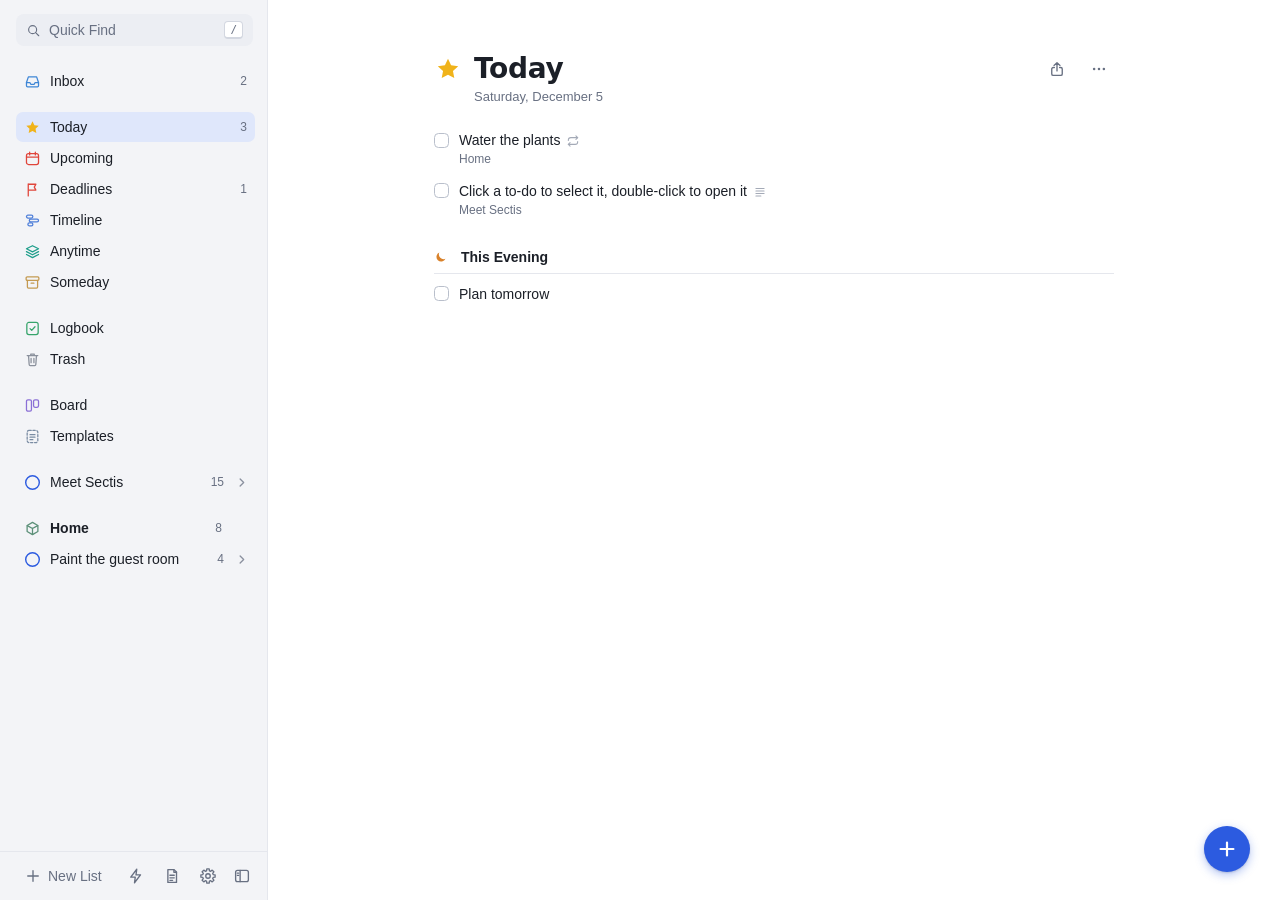
==== index.html @ 0e069744 "1.54.0: Color several at once, Manage Colors, and to-do colors To-dos can have a color of their own " ====
<!doctype html>
<html lang="en">
<head>
<meta charset="utf-8">
<meta name="viewport" content="width=device-width, initial-scale=1, viewport-fit=cover">
<title>Sectis</title>
<meta name="description" content="Sectis, a private to-do app: Inbox, Today, Upcoming, projects, areas, tags, checklists and repeating to-dos. Works offline.">
<meta name="theme-color" content="#ffffff" media="(prefers-color-scheme: light)">
<meta name="theme-color" content="#17191e" media="(prefers-color-scheme: dark)">
<meta name="apple-mobile-web-app-capable" content="yes">
<meta name="mobile-web-app-capable" content="yes">
<meta name="apple-mobile-web-app-status-bar-style" content="default">
<meta name="apple-mobile-web-app-title" content="Sectis">
<meta name="application-name" content="Sectis">
<meta name="format-detection" content="telephone=no">
<link rel="manifest" href="manifest.webmanifest">
<link rel="icon" href="icons/favicon.svg" type="image/svg+xml">
<link rel="icon" href="icons/icon-192.png" type="image/png" sizes="192x192">
<link rel="apple-touch-icon" href="icons/apple-touch-icon.png">
<style>
:root { padding-top: env(safe-area-inset-top, 0px); padding-bottom: env(safe-area-inset-bottom, 0px); color-scheme: light; }
/* Layout: two panes — a cool-grey sidebar of lists and a single reading column of to-dos.
   On phones the sidebar becomes the home screen and each list pushes in over it. */
:root {
  --bg: #ffffff;
  --side: #f3f4f7;
  --card: #ffffff;
  --pop: #ffffff;
  --fg: #1b1f27;
  --muted: #687082;
  --faint: #a4aab7;
  --line: #e5e7ed;
  --line-strong: #d3d7e0;
  --hover: #eceef3;
  --accent: #2c5be0;
  --accent-ink: #ffffff;
  --accent-tint: #e3eafc;
  --sel: #dfe7fb;
  --cb: #b9bfcb;
  --red: #e0453b;
  --c-inbox: #3e86d6;
  --c-today: #f0b31a;
  --c-evening: #5d6bd1;
  --c-upcoming: #e0453b;
  --c-anytime: #1f9e8b;
  --c-someday: #c49a52;
  --c-logbook: #36a46b;
  --c-trash: #8a909c;
  --c-area: #5b8f78;
  --c-board: #8b6fd6; --c-smart: #2f98b8;
  --c-template: #7a8ca3;
  --c-waiting: #d9822b; --c-timeline: #4f7fd9; --c-note: #c9962e;
  --shadow-card: 0 1px 2px rgba(20, 28, 48, .06), 0 10px 30px rgba(20, 28, 48, .13);
  --shadow-pop: 0 2px 6px rgba(20, 28, 48, .08), 0 18px 48px rgba(20, 28, 48, .2);
  --scrim: rgba(18, 22, 32, .32);
  --ui: -apple-system, BlinkMacSystemFont, "SF Pro Text", "Segoe UI", Roboto, "Helvetica Neue", Arial, sans-serif;
  --display: ui-rounded, "SF Pro Rounded", -apple-system, BlinkMacSystemFont, "Segoe UI", system-ui, sans-serif;
  --mono: ui-monospace, "SF Mono", Menlo, Consolas, monospace;
  --fs: 14px;
  --row-h: 32px;
  --cb-size: 15px;
  --t-red: #d64541; --t-orange: #de7a26; --t-yellow: #bf9010; --t-green: #3b9a5c; --t-teal: #1f9a92; --t-blue: #3a7bd5; --t-indigo: #5b62d6; --t-purple: #9256c9; --t-pink: #d24d8c; --t-gray: #7d8594; --t-lime: #6f9a1f; --t-cyan: #1590b5; --t-brown: #94673e;
  --tg-tint: 14%; --tg-ink: 52%;
}
@media (prefers-color-scheme: dark) {
  :root:not([data-theme="light"]) {
    --bg: #17191e; --side: #1e2027; --card: #22252d; --pop: #262a33; --fg: #e7e9ef; --muted: #9aa1b1; --faint: #626a7a;
    --line: #2c3039; --line-strong: #3a3f4a; --hover: #282c35; --accent: #6d8cff; --accent-ink: #0f1424; --accent-tint: #26304d;
    --sel: #263252; --cb: #5c6372; --red: #ff6a5f; --c-inbox: #5aa2ee; --c-today: #f6c443; --c-evening: #8d99f0;
    --c-upcoming: #ff6a5f; --c-anytime: #3cc3ad; --c-someday: #d9b370; --c-logbook: #4cc184; --c-trash: #9aa1b1; --c-area: #7cb59a; --c-board: #a891ee; --c-smart: #5cc0de; --c-template: #9fb0c6; --c-waiting: #f0a050; --c-timeline: #7aa2f2; --c-note: #e3b456;
    --shadow-card: 0 1px 2px rgba(0, 0, 0, .3), 0 12px 32px rgba(0, 0, 0, .45); --shadow-pop: 0 2px 8px rgba(0, 0, 0, .35), 0 20px 50px rgba(0, 0, 0, .55);
    --scrim: rgba(0, 0, 0, .5); color-scheme: dark;
    --t-red: #ff7a70; --t-orange: #f59d4c; --t-yellow: #e8c547; --t-green: #5cc785; --t-teal: #45c9bd; --t-blue: #6aa5f5; --t-indigo: #8f96f7; --t-purple: #bb8cf2; --t-pink: #f27cb4; --t-gray: #9aa1b1; --t-lime: #a7d65c; --t-cyan: #4fc4e8; --t-brown: #c99d72;
    --tg-tint: 18%; --tg-ink: 66%;
  }
}
:root[data-theme="dark"], :root[data-app-theme="dark"] {
  --bg: #17191e; --side: #1e2027; --card: #22252d; --pop: #262a33; --fg: #e7e9ef; --muted: #9aa1b1; --faint: #626a7a;
  --line: #2c3039; --line-strong: #3a3f4a; --hover: #282c35; --accent: #6d8cff; --accent-ink: #0f1424; --accent-tint: #26304d;
  --sel: #263252; --cb: #5c6372; --red: #ff6a5f; --c-inbox: #5aa2ee; --c-today: #f6c443; --c-evening: #8d99f0;
  --c-upcoming: #ff6a5f; --c-anytime: #3cc3ad; --c-someday: #d9b370; --c-logbook: #4cc184; --c-trash: #9aa1b1; --c-area: #7cb59a; --c-board: #a891ee; --c-smart: #5cc0de; --c-template: #9fb0c6; --c-waiting: #f0a050; --c-timeline: #7aa2f2; --c-note: #e3b456;
  --shadow-card: 0 1px 2px rgba(0, 0, 0, .3), 0 12px 32px rgba(0, 0, 0, .45); --shadow-pop: 0 2px 8px rgba(0, 0, 0, .35), 0 20px 50px rgba(0, 0, 0, .55);
  --scrim: rgba(0, 0, 0, .5); color-scheme: dark;
  --t-red: #ff7a70; --t-orange: #f59d4c; --t-yellow: #e8c547; --t-green: #5cc785; --t-teal: #45c9bd; --t-blue: #6aa5f5; --t-indigo: #8f96f7; --t-purple: #bb8cf2; --t-pink: #f27cb4; --t-gray: #9aa1b1; --t-lime: #a7d65c; --t-cyan: #4fc4e8; --t-brown: #c99d72;
  --tg-tint: 18%; --tg-ink: 66%;
}
:root[data-app-theme="light"] {
  --bg: #ffffff; --side: #f3f4f7; --card: #ffffff; --pop: #ffffff; --fg: #1b1f27; --muted: #687082; --faint: #a4aab7;
  --line: #e5e7ed; --line-strong: #d3d7e0; --hover: #eceef3; --accent: #2c5be0; --accent-ink: #ffffff; --accent-tint: #e3eafc;
  --sel: #dfe7fb; --cb: #b9bfcb; --red: #e0453b; --c-inbox: #3e86d6; --c-today: #f0b31a; --c-evening: #5d6bd1;
  --c-upcoming: #e0453b; --c-anytime: #1f9e8b; --c-someday: #c49a52; --c-logbook: #36a46b; --c-trash: #8a909c; --c-area: #5b8f78; --c-timeline: #4f7fd9; --c-note: #c9962e;
  --shadow-card: 0 1px 2px rgba(20, 28, 48, .06), 0 10px 30px rgba(20, 28, 48, .13); --shadow-pop: 0 2px 6px rgba(20, 28, 48, .08), 0 18px 48px rgba(20, 28, 48, .2);
  --scrim: rgba(18, 22, 32, .32); color-scheme: light;
  --t-red: #d64541; --t-orange: #de7a26; --t-yellow: #bf9010; --t-green: #3b9a5c; --t-teal: #1f9a92; --t-blue: #3a7bd5; --t-indigo: #5b62d6; --t-purple: #9256c9; --t-pink: #d24d8c; --t-gray: #7d8594; --t-lime: #6f9a1f; --t-cyan: #1590b5; --t-brown: #94673e;
  --tg-tint: 14%; --tg-ink: 52%;
}:root {
  /* the palette's Light and Deep shades, mixed from each plain color (so they follow the theme) */
  --t-red-l: color-mix(in oklab, var(--t-red) 62%, #fff); --t-red-d: color-mix(in oklab, var(--t-red) 68%, #000);
  --t-orange-l: color-mix(in oklab, var(--t-orange) 62%, #fff); --t-orange-d: color-mix(in oklab, var(--t-orange) 68%, #000);
  --t-yellow-l: color-mix(in oklab, var(--t-yellow) 62%, #fff); --t-yellow-d: color-mix(in oklab, var(--t-yellow) 68%, #000);
  --t-lime-l: color-mix(in oklab, var(--t-lime) 62%, #fff); --t-lime-d: color-mix(in oklab, var(--t-lime) 68%, #000);
  --t-green-l: color-mix(in oklab, var(--t-green) 62%, #fff); --t-green-d: color-mix(in oklab, var(--t-green) 68%, #000);
  --t-teal-l: color-mix(in oklab, var(--t-teal) 62%, #fff); --t-teal-d: color-mix(in oklab, var(--t-teal) 68%, #000);
  --t-cyan-l: color-mix(in oklab, var(--t-cyan) 62%, #fff); --t-cyan-d: color-mix(in oklab, var(--t-cyan) 68%, #000);
  --t-blue-l: color-mix(in oklab, var(--t-blue) 62%, #fff); --t-blue-d: color-mix(in oklab, var(--t-blue) 68%, #000);
  --t-indigo-l: color-mix(in oklab, var(--t-indigo) 62%, #fff); --t-indigo-d: color-mix(in oklab, var(--t-indigo) 68%, #000);
  --t-purple-l: color-mix(in oklab, var(--t-purple) 62%, #fff); --t-purple-d: color-mix(in oklab, var(--t-purple) 68%, #000);
  --t-pink-l: color-mix(in oklab, var(--t-pink) 62%, #fff); --t-pink-d: color-mix(in oklab, var(--t-pink) 68%, #000);
  --t-brown-l: color-mix(in oklab, var(--t-brown) 62%, #fff); --t-brown-d: color-mix(in oklab, var(--t-brown) 68%, #000);
}


[hidden] { display: none !important; }
html { box-sizing: border-box; height: 100%; background: var(--bg); }
*, *::before, *::after { box-sizing: inherit; }
body { height: 100%; margin: 0; overflow: hidden; background: var(--bg); color: var(--fg); font: var(--fs)/1.45 var(--ui); -webkit-font-smoothing: antialiased; -webkit-text-size-adjust: 100%; }
button, input, textarea, select { font: inherit; color: inherit; }
button { background: none; border: 0; padding: 0; cursor: pointer; }
input, textarea { background: transparent; border: 0; outline: none; }
:focus-visible { outline: 2px solid var(--accent); outline-offset: 1px; border-radius: 6px; }
input:focus-visible, textarea:focus-visible { outline: none; }
kbd { font: 11px/1 var(--mono); color: var(--muted); border: 1px solid var(--line-strong); border-bottom-width: 2px; border-radius: 4px; padding: 2px 5px; background: var(--bg); }

/* ---------- icons ---------- */
.ic { display: inline-flex; flex: none; width: 18px; height: 18px; align-items: center; justify-content: center; }
.ic svg { width: 100%; height: 100%; fill: none; stroke: currentColor; stroke-width: 1.8; stroke-linecap: round; stroke-linejoin: round; }
.ic svg .fill { fill: currentColor; stroke: none; }
.ic svg .pie-ring { stroke-width: 2; }

/* ---------- app shell ---------- */
.app { display: grid; grid-template-columns: var(--sbw, 268px) minmax(0, 1fr); height: 100%; }
.sidebar { position: relative; display: flex; flex-direction: column; min-height: 0; min-width: 0; background: var(--side); border-right: 1px solid var(--line); }
/* drag the sidebar's right edge to resize it */
.sb-resize { position: absolute; top: 0; bottom: 0; right: -5px; width: 9px; cursor: col-resize; z-index: 5; touch-action: none; }
.sb-resize::after { content: ""; position: absolute; left: 3px; top: 0; bottom: 0; width: 3px; background: transparent; transition: background .12s; }
.sb-resize:hover::after, .sb-resize.on::after { background: var(--accent); }
@media (max-width: 419px), (pointer: coarse) { .sb-resize { display: none; } }
/* hide the sidebar (Mac), or let it slide in over a narrow window */
.app { position: relative; }
.sb-show { position: absolute; z-index: 25; top: 10px; left: max(10px, env(safe-area-inset-left, 0px)); background: var(--bg); }
.sb-show:hover { background: var(--hover); color: var(--fg); }
.app > .sidebar { grid-column: 1; grid-row: 1; }
.app > .main { grid-column: 2; grid-row: 1; }
.app.sb-off { grid-template-columns: 0 minmax(0, 1fr); }
.app.sb-off .sidebar { visibility: hidden; border-right: 0; overflow: hidden; }
.app.sb-off .sb-resize { display: none; }
.app.sb-float .sidebar { visibility: visible; overflow: visible; position: absolute; z-index: 40; top: 0; bottom: 0; left: 0; width: min(var(--sbw, 268px), calc(100% - 44px)); border-right: 1px solid var(--line); box-shadow: var(--shadow-pop); animation: sbIn .16s ease-out; }
@keyframes sbIn { from { transform: translateX(-24px); opacity: .5; } }
.app.sb-off .main { animation: none; }
.sb-foot .sb-hide { margin-left: -2px; }
.app.sb-off:not(.sb-float) .banner { padding-left: 52px; }
@media (max-width: 760px) and (pointer: coarse), (max-width: 419px) { .sb-foot .sb-hide, .sb-show { display: none !important; } }
/* a narrow main pane: lists keep more of the width */
.app.main-narrow .content { padding-left: 22px; padding-right: max(18px, env(safe-area-inset-right, 0px)); padding-top: 46px; }
.app.main-narrow .content.board-view { padding-left: 16px; padding-right: 12px; }
.main { position: relative; min-width: 0; min-height: 0; overflow-y: auto; overflow-x: hidden; -webkit-overflow-scrolling: touch; overscroll-behavior: contain; }
.content { max-width: 780px; margin: 0 auto; padding-block: 52px 140px; padding-left: 40px; padding-right: max(40px, env(safe-area-inset-right, 0px)); }

.sb-top { padding-block: 14px 6px; padding-left: max(16px, env(safe-area-inset-left, 0px)); padding-right: 14px; }
.sb-find { display: flex; align-items: center; gap: 8px; width: 100%; padding: 6px 10px; border-radius: 8px; color: var(--muted); background: var(--hover); }
.sb-find .ic { width: 15px; height: 15px; }
.sb-find > span:not(.ic) { flex: 1; text-align: left; }
.sb-scroll { flex: 1; min-height: 0; overflow-y: auto; padding-block: 6px 16px; padding-left: max(16px, env(safe-area-inset-left, 0px)); padding-right: 12px; }
.sb-group { display: flex; flex-direction: column; gap: 1px; padding-block: 8px; }
.sb-group + .sb-group { border-top: 0; }
.sb-item { display: flex; align-items: center; gap: 9px; width: 100%; min-height: 30px; padding: 4px 8px; border-radius: 7px; text-align: left; color: var(--fg); position: relative; }
.sb-item:hover { background: var(--hover); }
.sb-item.on { background: var(--sel); }
.sb-item .ic { width: 17px; height: 17px; }
.sb-name { flex: 1; min-width: 0; overflow: hidden; text-overflow: ellipsis; white-space: nowrap; }
.sb-name.untitled { color: var(--muted); }
.sb-count { color: var(--muted); font-size: 12px; font-weight: 400; font-variant-numeric: tabular-nums; }
.sb-due { background: var(--red); color: #fff; font-size: 11px; font-weight: 600; border-radius: 999px; padding: 0 6px; line-height: 17px; font-variant-numeric: tabular-nums; }
.sb-area-row { font-weight: 600; }
.sb-area-row .ic { color: var(--c-area); }
.sb-proj { padding-left: 8px; }
.sb-proj .ic { color: var(--accent); }
.sb-foot { display: flex; align-items: center; gap: 6px; border-top: 1px solid var(--line); padding-block: 8px; padding-left: max(16px, env(safe-area-inset-left, 0px)); padding-right: 10px; padding-bottom: max(8px, env(safe-area-inset-bottom, 0px)); }
.sb-new { display: flex; align-items: center; gap: 6px; padding: 6px 8px; border-radius: 7px; color: var(--muted); flex: 1; text-align: left; }
.sb-new:hover, .ib:hover { background: var(--hover); color: var(--fg); }
.ib { display: inline-flex; align-items: center; justify-content: center; width: 30px; height: 30px; border-radius: 7px; color: var(--muted); flex: none; }
.ib .ic { width: 18px; height: 18px; }
.sb-brand { display: none; }

/* ---------- list header ---------- */
.lh { display: flex; align-items: flex-start; gap: 12px; padding: 0 10px 6px; }
.lh > .lh-ic { margin-top: 3px; }
.lh > .ib, .lh > .btn { margin-top: 2px; }
.lh-ic { width: 28px; height: 28px; }
.lh-ic.pie-lg { color: var(--accent); }
.lh-title { flex: 1; min-width: 0; font: 700 28px/1.2 var(--display); letter-spacing: -.01em; margin: 0; padding: 0; }
.lh-title::placeholder { color: var(--faint); }
.lh-sub { padding: 0 10px 0 50px; color: var(--muted); font-size: 13px; margin-top: -4px; }
.lh-notes { display: block; width: 100%; resize: none; padding: 6px 10px 2px 50px; color: var(--fg); min-height: 28px; line-height: 1.5; overflow: hidden; }
.lh-notes::placeholder { color: var(--faint); }
.lh-meta { display: flex; flex-wrap: wrap; gap: 6px; padding: 6px 10px 0 50px; }
.lh-banner { margin: 10px 10px 0 50px; padding: 8px 12px; border-radius: 8px; background: var(--hover); color: var(--muted); display: flex; align-items: center; gap: 10px; flex-wrap: wrap; }
.lh-banner b { color: var(--fg); font-weight: 600; }
.link-btn { color: var(--accent); font-weight: 600; }
.link-btn:hover { text-decoration: underline; }

/* ---------- tag filter bar ---------- */
.tagbar { display: flex; flex-wrap: wrap; gap: 6px; padding: 14px 10px 4px 50px; }
.tchip { font-size: 12px; line-height: 20px; padding: 1px 10px; border-radius: 999px; color: var(--muted); border: 1px solid var(--line-strong); }
.tchip:hover { color: var(--fg); }
.tchip.on { background: var(--accent); border-color: var(--accent); color: var(--accent-ink); }
/* Any / All, once two or more tags are picked */
.tagbar .tb-match { flex-wrap: nowrap; padding: 2px; border-radius: 999px; }
.tagbar .tb-match button { font-size: 12px; line-height: 20px; padding: 0 9px; border-radius: 999px; }

/* ---------- sections & rows ---------- */
.list { padding-top: 18px; }
.sec { min-height: 6px; }
.sec-h { display: flex; align-items: center; gap: 8px; margin: 22px 10px 4px; padding-bottom: 5px; border-bottom: 1px solid var(--line); color: var(--fg); font-weight: 650; font-size: 14px; }
.sec-h .ic { width: 16px; height: 16px; }
.sec-h.evening { color: var(--c-evening); }
.sec-h.evening > span:not(.ic) { color: var(--fg); }
.sec-h .sec-link { cursor: pointer; }
.sec-h .sec-link:hover { text-decoration: underline; }
.sec-h .ghost-count { margin-left: auto; color: var(--muted); font-weight: 400; font-size: 12px; }
.grp-h { display: flex; align-items: center; gap: 8px; margin: 26px 10px 2px; padding-bottom: 5px; border-bottom: 1px solid var(--line); font-weight: 650; }
.grp-h.area-h { font-size: 15px; }
.grp-h .ic { width: 17px; height: 17px; }
.grp-h.area-h .ic { color: var(--c-area); }
.grp-h.proj-h .ic { color: var(--accent); }
.grp-h button { text-align: left; }
.grp-h button:hover { text-decoration: underline; }

.row { display: flex; align-items: flex-start; gap: 10px; min-height: var(--row-h); padding: 6px 10px; border-radius: 7px; position: relative; user-select: none; -webkit-user-select: none; -webkit-touch-callout: none; cursor: default; }
.row.selected { background: var(--sel); }
.row.dragging { opacity: .35; }
.r-main { flex: 1; min-width: 0; }
.r-line { display: block; min-height: 20px; line-height: 20px; overflow-wrap: anywhere; }
.r-line > * { margin-right: 6px; vertical-align: -3px; }
.r-line > .r-title { vertical-align: baseline; }
.r-line > .tg, .r-line > .r-when { display: inline-block; vertical-align: 1px; }
.r-line > .r-ck { vertical-align: -2px; }
.r-title { min-width: 0; overflow-wrap: anywhere; }
.r-title.untitled { color: var(--faint); }
.r-sub { color: var(--muted); font-size: 12px; margin-top: 1px; overflow: hidden; text-overflow: ellipsis; white-space: nowrap; }
.r-ic { color: var(--faint); width: 14px; height: 14px; }
.r-star { color: var(--c-today); width: 14px; height: 14px; }
.r-moon { color: var(--c-evening); width: 14px; height: 14px; }
.r-box { color: var(--c-someday); width: 14px; height: 14px; }
.r-when { font-size: 11px; font-weight: 600; color: var(--muted); background: var(--hover); border-radius: 5px; padding: 0 6px; line-height: 18px; }
.r-ck { font-size: 11px; color: var(--muted); display: inline-flex; align-items: center; gap: 2px; font-variant-numeric: tabular-nums; }
.r-right { display: flex; align-items: center; gap: 8px; flex: none; min-height: 20px; }
.dl { display: inline-flex; align-items: center; gap: 4px; color: var(--muted); font-size: 12px; white-space: nowrap; font-variant-numeric: tabular-nums; }
.dl .ic { width: 13px; height: 13px; }
.dl.due { color: var(--red); }
.tg { font-size: 11px; line-height: 17px; padding: 0 7px; border-radius: 999px; color: var(--muted); background: var(--hover); border: 1px solid transparent; white-space: nowrap; }
.row.selected .tg { background: transparent; border-color: var(--line-strong); }
/* tag colors: a soft tint behind the name, and the name in a deeper shade of the same color */
.tc-red { --tc: var(--t-red); } .tc-orange { --tc: var(--t-orange); } .tc-yellow { --tc: var(--t-yellow); } .tc-green { --tc: var(--t-green); } .tc-teal { --tc: var(--t-teal); }
.tc-blue { --tc: var(--t-blue); } .tc-indigo { --tc: var(--t-indigo); } .tc-purple { --tc: var(--t-purple); } .tc-pink { --tc: var(--t-pink); } .tc-gray { --tc: var(--t-gray); }
.tc-red-l { --tc: var(--t-red-l); } .tc-red-d { --tc: var(--t-red-d); }
.tc-orange-l { --tc: var(--t-orange-l); } .tc-orange-d { --tc: var(--t-orange-d); }
.tc-yellow-l { --tc: var(--t-yellow-l); } .tc-yellow-d { --tc: var(--t-yellow-d); }
.tc-lime { --tc: var(--t-lime); } .tc-lime-l { --tc: var(--t-lime-l); } .tc-lime-d { --tc: var(--t-lime-d); }
.tc-green-l { --tc: var(--t-green-l); } .tc-green-d { --tc: var(--t-green-d); }
.tc-teal-l { --tc: var(--t-teal-l); } .tc-teal-d { --tc: var(--t-teal-d); }
.tc-cyan { --tc: var(--t-cyan); } .tc-cyan-l { --tc: var(--t-cyan-l); } .tc-cyan-d { --tc: var(--t-cyan-d); }
.tc-blue-l { --tc: var(--t-blue-l); } .tc-blue-d { --tc: var(--t-blue-d); }
.tc-indigo-l { --tc: var(--t-indigo-l); } .tc-indigo-d { --tc: var(--t-indigo-d); }
.tc-purple-l { --tc: var(--t-purple-l); } .tc-purple-d { --tc: var(--t-purple-d); }
.tc-pink-l { --tc: var(--t-pink-l); } .tc-pink-d { --tc: var(--t-pink-d); }
.tc-brown { --tc: var(--t-brown); } .tc-brown-l { --tc: var(--t-brown-l); } .tc-brown-d { --tc: var(--t-brown-d); }
.tg[class*="tc-"] { background: color-mix(in srgb, var(--tc) var(--tg-tint), transparent); color: color-mix(in srgb, var(--tc) var(--tg-ink), var(--fg)); }
.row.selected .tg[class*="tc-"] { background: transparent; border-color: color-mix(in srgb, var(--tc) 45%, transparent); }
.c-tags .tg[class*="tc-"]:hover { border-color: color-mix(in srgb, var(--tc) 55%, transparent); color: color-mix(in srgb, var(--tc) var(--tg-ink), var(--fg)); }
.ic.tc-ic, .chip.tagc .chip-main .ic.tc-ic, .pick-i .ic.tc-ic { color: var(--tc); }
.tchip .tdot { display: inline-block; width: 7px; height: 7px; margin-right: 6px; border-radius: 50%; background: var(--tc); vertical-align: 1px; }
.tchip.on[class*="tc-"] { background: color-mix(in srgb, var(--tc) var(--tg-tint), transparent); border-color: color-mix(in srgb, var(--tc) 55%, transparent); color: color-mix(in srgb, var(--tc) var(--tg-ink), var(--fg)); }
.row.done .r-title, .row.canceled .r-title { color: var(--muted); }
.row.canceled .r-title { text-decoration: line-through; }
/* a project or area name being renamed in place */
.rename-in { font: inherit; font-weight: 600; color: var(--fg); background: var(--card); border: 1px solid var(--accent); border-radius: 6px; padding: 1px 6px; margin: -2px 0 -2px -7px; width: calc(100% - 4px); max-width: 560px; outline: none; box-shadow: 0 0 0 3px var(--accent-tint); }
.bcol-t .rename-in { margin: -2px 0 -2px -7px; font-size: 15px; font-weight: 650; }
/* priority: !!! high, !! medium, ! low, before the title */
.r-pri { flex: none; margin-right: 5px; font-weight: 800; letter-spacing: -.5px; }
.r-pri.p3, .pri-bangs.p3, .chip.pri.p3 .pri-bangs { color: var(--red); }
.r-pri.p2, .pri-bangs.p2, .chip.pri.p2 .pri-bangs { color: var(--c-waiting); }
.r-pri.p1, .pri-bangs.p1, .chip.pri.p1 .pri-bangs { color: var(--c-inbox); }
.row.done .r-pri, .row.canceled .r-pri { color: var(--faint); }
.pri-bangs { font-weight: 800; letter-spacing: -.5px; }
.qe-p .pri-bangs { margin-right: 4px; }
.row.ghost { opacity: .55; cursor: pointer; }
.row.ghost:hover { opacity: .8; }
.row.trashed-row .r-title { color: var(--muted); }
.r-date { color: var(--muted); font-size: 12px; font-variant-numeric: tabular-nums; flex: none; min-width: 48px; padding-top: 1px; }
/* logged to-dos shown under their heading (Settings → Logged to-dos), with the day they were done */
.r-done { color: var(--faint); font-size: 12px; font-variant-numeric: tabular-nums; white-space: nowrap; }
.logged-in .row .r-title { color: var(--muted); }
.logged-in .row .cb { opacity: .7; }
.restore { font-size: 12px; color: var(--accent); font-weight: 600; padding: 0 4px; }

.cb { position: relative; flex: none; width: var(--cb-size); height: var(--cb-size); margin-top: 2.5px; border: 1.5px solid var(--cb); border-radius: 4.5px; background: var(--bg); display: inline-flex; align-items: center; justify-content: center; color: transparent; transition: background .15s, border-color .15s; }
.cb::before { content: ""; position: absolute; inset: -9px; }
.cb:hover { border-color: var(--muted); }
.cb .ic { width: 11px; height: 11px; }
.cb .ic svg { stroke-width: 3; }
.cb.done { background: var(--accent); border-color: var(--accent); color: var(--accent-ink); }
.cb.canceled { background: var(--cb); border-color: var(--cb); color: var(--bg); }
.cb.repeat-due { border-style: dashed; }
.card .cb, .row .cb { background-clip: padding-box; }
.prow .pie-ic { color: var(--accent); width: 17px; height: 17px; margin-top: 1px; }
.prow .r-title { font-weight: 600; }
.prow { cursor: pointer; }

.hrow { display: flex; align-items: flex-start; gap: 6px; margin: 24px 10px 4px; padding-bottom: 4px; border-bottom: 1px solid var(--line); color: var(--accent); user-select: none; -webkit-user-select: none; }
.hrow.dragging { opacity: .35; }
.h-title { flex: 1; min-width: 0; font-weight: 650; color: var(--accent); padding: 0; line-height: 1.45; }
.h-title::placeholder { color: var(--faint); }
.hrow .ib { width: 26px; height: 26px; opacity: 0; flex: none; }
.hrow:hover .ib, .hrow:focus-within .ib, .touch .hrow .ib { opacity: 1; }
.empty { padding: 56px 10px 24px; text-align: center; color: var(--muted); display: flex; flex-direction: column; align-items: center; gap: 10px; }
.empty .ic { width: 44px; height: 44px; opacity: .3; }
.empty p { margin: 0; max-width: 34ch; }
.show-more { margin: 10px 10px 0; color: var(--muted); font-size: 13px; padding: 4px 8px; border-radius: 6px; }
.show-more:hover { background: var(--hover); color: var(--fg); }

/* Upcoming */
.day-h { display: flex; align-items: baseline; gap: 10px; margin: 18px 10px 2px; padding-top: 10px; border-top: 1px solid var(--line); }
.day-n { font: 700 28px/1 var(--display); min-width: 34px; font-variant-numeric: tabular-nums; }
.day-w { font-weight: 650; color: var(--muted); }
.day-h.month .day-n { font-size: 22px; min-width: 0; }

/* Logbook */
.lb-h { margin: 24px 10px 4px; font-weight: 650; color: var(--muted); font-size: 13px; padding-bottom: 4px; border-bottom: 1px solid var(--line); }

/* ---------- editor card ---------- */
.card { position: relative; margin: 10px -4px 16px; padding: 12px 14px 10px; background: var(--card); border-radius: 11px; box-shadow: var(--shadow-card); animation: cardIn .16s ease-out; }
@keyframes cardIn { from { transform: scale(.985); opacity: .6; } to { transform: none; opacity: 1; } }
.c-top { display: flex; align-items: flex-start; gap: 10px; }
.c-title { flex: 1; min-width: 0; font-size: 15px; font-weight: 500; padding: 0; line-height: 21px; }
.c-title::placeholder { color: var(--faint); font-weight: 400; }
.c-body { padding-left: 25px; }
.c-notes { display: block; width: 100%; resize: none; margin-top: 6px; min-height: 24px; line-height: 1.5; color: var(--fg); overflow: hidden; padding: 0; }
.c-notes::placeholder { color: var(--faint); }
.c-tpl { margin: 2px 0 6px 25px; font-size: 12px; color: var(--muted); display: flex; gap: 6px; align-items: center; }
.c-tpl .ic { width: 14px; height: 14px; }
.ck { margin-top: 10px; border-top: 1px solid var(--line); }
.ck-item { display: flex; align-items: center; gap: 8px; min-height: 30px; border-bottom: 1px solid var(--line); }
.ck-box { flex: none; width: 13px; height: 13px; border: 1.5px solid var(--cb); border-radius: 50%; position: relative; display: inline-flex; align-items: center; justify-content: center; color: transparent; }
.ck-box::before { content: ""; position: absolute; inset: -8px; }
.ck-box.on { background: var(--accent); border-color: var(--accent); color: var(--accent-ink); }
.ck-box .ic { width: 9px; height: 9px; }
.ck-box .ic svg { stroke-width: 3.4; }
.ck-input { flex: 1; min-width: 0; padding: 4px 0; }
.ck-item.on .ck-input { color: var(--muted); text-decoration: line-through; }
.ck-del { width: 22px; height: 22px; opacity: 0; }
.ck-item:hover .ck-del, .ck-item:focus-within .ck-del, .touch .ck-del { opacity: .7; }
.c-tags { display: flex; flex-wrap: wrap; gap: 5px; margin-top: 10px; }
.c-tags .tg { cursor: pointer; }
.c-tags .tg:hover { color: var(--fg); border-color: var(--muted); }
.c-foot { display: flex; align-items: flex-end; justify-content: space-between; gap: 8px; margin-top: 12px; flex-wrap: wrap; }
.c-chips { display: flex; flex-wrap: wrap; gap: 6px; min-width: 0; }
.c-tools { display: flex; gap: 2px; margin-left: auto; }
.chip { display: inline-flex; align-items: center; gap: 6px; padding: 3px 4px 3px 9px; border-radius: 7px; background: var(--hover); font-size: 13px; line-height: 20px; max-width: 100%; }
.chip > button.chip-main { display: inline-flex; align-items: center; gap: 6px; min-width: 0; }
.chip .ic { width: 15px; height: 15px; }
.chip .chip-x { width: 18px; height: 18px; border-radius: 5px; color: var(--muted); display: inline-flex; align-items: center; justify-content: center; }
.chip .chip-x:hover { background: var(--line); color: var(--fg); }
/* a When that comes from the project: no ✕, and which project it's from */
.chip.follows { padding-right: 9px; }
.chip .chip-from { color: var(--muted); white-space: nowrap; overflow: hidden; text-overflow: ellipsis; min-width: 0; }
.chip .chip-x .ic { width: 11px; height: 11px; }
.chip.today .chip-main .ic { color: var(--c-today); }
.chip.evening .chip-main .ic { color: var(--c-evening); }
.chip.date .chip-main .ic { color: var(--c-upcoming); }
.chip.someday .chip-main .ic { color: var(--c-someday); }
.chip.deadline .chip-main .ic { color: var(--red); }
.chip.deadline.due { color: var(--red); }
.chip.repeat .chip-main .ic { color: var(--accent); }
.chip.tagc .chip-main .ic { color: var(--muted); }

/* ---------- magic plus, batch bar, mobile bar ---------- */
.magic { position: fixed; right: calc(30px + env(safe-area-inset-right, 0px)); bottom: calc(28px + env(safe-area-inset-bottom, 0px)); width: 46px; height: 46px; border-radius: 50%; background: var(--accent); color: var(--accent-ink); box-shadow: 0 3px 10px rgba(44, 91, 224, .35), 0 1px 2px rgba(0, 0, 0, .15); display: flex; align-items: center; justify-content: center; z-index: 20; touch-action: none; transition: transform .12s; }
.magic:hover { transform: scale(1.05); }
.magic .ic { width: 22px; height: 22px; }
.magic .ic svg { stroke-width: 2.4; }
.magic.hidden-in { display: none; }
.batch { position: fixed; left: 50%; bottom: calc(24px + env(safe-area-inset-bottom, 0px)); transform: translateX(-50%); z-index: 25; display: flex; align-items: center; gap: 2px; padding: 6px; border-radius: 14px; background: var(--pop); box-shadow: var(--shadow-pop); max-width: calc(100vw - 32px); overflow-x: auto; }
.batch .bcount { padding: 0 10px; font-weight: 600; white-space: nowrap; font-variant-numeric: tabular-nums; }
.batch button { display: inline-flex; flex-direction: column; align-items: center; gap: 2px; padding: 5px 9px; border-radius: 9px; font-size: 11px; color: var(--muted); white-space: nowrap; }
.batch button:hover { background: var(--hover); color: var(--fg); }
.batch button .ic { width: 18px; height: 18px; }
.batch .bdone { color: var(--accent); font-weight: 600; font-size: 13px; padding: 8px 12px; }
.m-bar { display: none; }
.sel-ring { display: none; }

/* ---------- popovers, sheets, modals ---------- */
.scrim { position: fixed; inset: 0; z-index: 40; }
.scrim.dim { background: var(--scrim); animation: fade .15s; }
@keyframes fade { from { opacity: 0; } }
.pop { position: fixed; z-index: 41; width: 286px; max-height: calc(100% - 24px); overflow-y: auto; background: var(--pop); border-radius: 12px; box-shadow: var(--shadow-pop); padding: 8px; animation: popIn .12s ease-out; }
.pop.wide { width: 320px; }
@keyframes popIn { from { opacity: 0; transform: translateY(-4px); } }
.modal { position: fixed; z-index: 41; left: 50%; top: 10vh; transform: translateX(-50%); width: min(560px, calc(100vw - 32px)); max-height: 80vh; overflow-y: auto; background: var(--pop); border-radius: 14px; box-shadow: var(--shadow-pop); animation: popIn .14s ease-out; }
.modal.narrow { width: min(400px, calc(100vw - 32px)); }
.modal-h { display: flex; align-items: center; gap: 10px; padding: 16px 18px 8px; }
.modal-h h2 { margin: 0; font: 700 18px/1.3 var(--display); flex: 1; }
.modal-b { padding: 4px 18px 18px; }
.modal-f { display: flex; justify-content: flex-end; gap: 8px; padding: 0 18px 16px; flex-wrap: wrap; }
.btn { padding: 7px 14px; border-radius: 8px; background: var(--hover); font-weight: 600; font-size: 13px; }
.btn:hover { background: var(--line); }
.btn.primary { background: var(--accent); color: var(--accent-ink); }
.btn.primary:hover { filter: brightness(1.06); }
.btn.danger { background: var(--red); color: #fff; }
.btn:disabled { opacity: .45; cursor: default; }

.pk-h { font-weight: 650; text-align: center; padding: 4px 0 8px; }
.pick-grp { padding: 9px 10px 3px; font-size: 11px; font-weight: 700; letter-spacing: .05em; text-transform: uppercase; color: var(--muted); }
.pick-grp:first-child { padding-top: 3px; }
.pk-in, .field { width: 100%; padding: 7px 10px; border-radius: 8px; background: var(--hover); }
.pk-hint { min-height: 18px; font-size: 12px; color: var(--accent); padding: 4px 10px 2px; }
.pk-hint.bad { color: var(--muted); }
.pk-opt { display: flex; align-items: center; gap: 10px; width: 100%; padding: 7px 10px; border-radius: 8px; text-align: left; }
.pk-opt:hover, .pk-opt.kbd { background: var(--hover); }
.pk-opt .ic { width: 17px; height: 17px; }
.pk-opt.today .ic { color: var(--c-today); }
.pk-opt.evening .ic { color: var(--c-evening); }
.pk-opt.someday .ic { color: var(--c-someday); }
.pk-opt.on { font-weight: 650; }
.pk-opt .check { margin-left: auto; color: var(--accent); }
.pk-clear { display: block; width: 100%; margin-top: 6px; padding: 7px; border-radius: 8px; background: var(--hover); font-weight: 600; font-size: 13px; }
.pk-clear.on { color: var(--accent); }
.pk-h .pk-from { font-weight: 400; color: var(--muted); }
.pk-rem { display: flex; align-items: center; gap: 8px; padding: 6px 10px; }
.pk-rem .ic { width: 16px; height: 16px; color: var(--muted); }
.pk-rem input { flex: 1; padding: 4px 8px; border-radius: 6px; background: var(--hover); }
.pk-sep { height: 1px; background: var(--line); margin: 6px 0; }
.cal { padding: 4px 2px; }
.cal-h { display: flex; align-items: center; justify-content: space-between; padding: 2px 4px 6px; font-weight: 650; }
.cal-h .ib { width: 26px; height: 26px; }
.cal-g { display: grid; grid-template-columns: repeat(7, 1fr); gap: 2px; text-align: center; }
.cal-g .wd { font-size: 10px; color: var(--muted); padding: 2px 0; text-transform: uppercase; letter-spacing: .04em; }
.cal-d { height: 32px; border-radius: 8px; font-variant-numeric: tabular-nums; font-size: 13px; }
.cal-d:hover { background: var(--hover); }
.cal-d.out { color: var(--faint); }
.cal-d.past { color: var(--faint); opacity: .5; pointer-events: none; }
.chip.donec .chip-main .ic { color: var(--c-logbook); }
.chip.donec.canceled .chip-main .ic { color: var(--muted); }
.cal-d.today { color: var(--c-today); font-weight: 700; }
.cal-d.today::after { content: "★"; font-size: 0; }
.cal-d.sel { background: var(--accent); color: var(--accent-ink); font-weight: 700; }

.menu-i { display: flex; align-items: center; gap: 10px; width: 100%; padding: 7px 10px; border-radius: 8px; text-align: left; }
.menu-i:hover, .menu-i.kbd { background: var(--hover); }
.menu-i .ic { width: 17px; height: 17px; color: var(--muted); }
.menu-i.danger, .menu-i.danger .ic { color: var(--red); }
.menu-i:disabled { opacity: .45; }
.menu-i .hint { margin-left: auto; color: var(--faint); font-size: 12px; }
.menu-sep { height: 1px; background: var(--line); margin: 5px 4px; }
.menu-h { font-size: 11px; font-weight: 650; color: var(--muted); text-transform: uppercase; letter-spacing: .05em; padding: 8px 10px 4px; }
.pick-list { max-height: 320px; overflow-y: auto; margin-top: 6px; }
.pick-i { display: flex; align-items: center; gap: 9px; width: 100%; padding: 6px 10px; border-radius: 8px; text-align: left; }
.pick-i:hover, .pick-i.kbd { background: var(--hover); }
.pick-i .ic { width: 16px; height: 16px; color: var(--muted); }
.pick-i.p .ic { color: var(--accent); }
.pick-i.a { font-weight: 650; }
.pick-i.a .ic { color: var(--c-area); }
.pick-i.inbox .ic { color: var(--c-inbox); }
.pick-i.h { padding-left: 38px; color: var(--muted); font-size: 13px; }
.pick-i.cur { color: var(--accent); }
.pick-i .check { margin-left: auto; color: var(--accent); }
.pick-i .partial { margin-left: auto; color: var(--muted); }

/* Quick Find */
.qf-in { display: flex; align-items: center; gap: 10px; padding: 14px 16px; border-bottom: 1px solid var(--line); }
.qf-in .ic { color: var(--muted); }
.qf-in input { flex: 1; font-size: 17px; }
.qf-res { padding: 6px; max-height: 56vh; overflow-y: auto; }
.qf-i { display: flex; align-items: center; gap: 10px; width: 100%; padding: 7px 10px; border-radius: 8px; text-align: left; }
.qf-i.kbd { background: var(--sel); }
.qf-i .ic { width: 17px; height: 17px; }
.qf-i .qf-t { flex: 1; min-width: 0; overflow: hidden; text-overflow: ellipsis; white-space: nowrap; }
.qf-i .qf-s { color: var(--muted); font-size: 12px; white-space: nowrap; overflow: hidden; text-overflow: ellipsis; max-width: 40%; }
.qf-g { font-size: 11px; font-weight: 650; color: var(--muted); text-transform: uppercase; letter-spacing: .05em; padding: 10px 10px 4px; }
.qf-foot { display: flex; align-items: center; gap: 10px; padding: 8px 16px 12px; border-top: 1px solid var(--line); color: var(--muted); font-size: 12px; }
.qf-foot label { display: flex; align-items: center; gap: 6px; margin-left: auto; cursor: pointer; }

/* Quick Entry */
.qe { padding: 16px 18px 14px; }
.qe .c-top { gap: 10px; }
.qe-title { flex: 1; min-width: 0; font-size: 16px; font-weight: 500; padding: 0; line-height: 22px; }
.qe-parsed { display: flex; flex-wrap: wrap; gap: 6px; padding: 8px 0 0 25px; }
.qe-p { font-size: 12px; display: inline-flex; align-items: center; gap: 5px; padding: 2px 4px 2px 8px; border-radius: 6px; background: var(--accent-tint); color: var(--accent); }
.qe-p button { color: inherit; opacity: .7; display: inline-flex; }
.qe-p .ic { width: 11px; height: 11px; }
.qe { position: relative; }
.qe-ac { position: absolute; z-index: 5; left: 40px; right: 18px; max-width: 420px; margin-top: 4px; padding: 4px; background: var(--pop); border: 1px solid var(--line); border-radius: 10px; box-shadow: var(--shadow-pop); }
.qe-ac-i { display: flex; align-items: center; gap: 8px; width: 100%; padding: 6px 8px; border-radius: 7px; text-align: left; font-size: 13.5px; }
.qe-ac-i .ic { width: 16px; height: 16px; color: var(--muted); }
.qe-ac-i:hover { background: var(--hover); }
.qe-ac-i.on { background: var(--accent-tint); }
.qe-ac-t { flex: 0 1 auto; min-width: 0; overflow: hidden; text-overflow: ellipsis; white-space: nowrap; }
.qe-ac-s { flex: 1 1 auto; min-width: 0; overflow: hidden; text-overflow: ellipsis; white-space: nowrap; font-size: 12px; color: var(--muted); text-align: right; }
.qe-p.qe-place .ic { width: 12px; height: 12px; }
.qe-dest { font-size: 12px; color: var(--muted); padding: 10px 0 0 25px; display: flex; gap: 6px; align-items: center; }
.qe-dest .ic { width: 14px; height: 14px; }

/* Settings: the panes listed on the left, the pane you're in on the right */
.modal.settings { width: min(780px, calc(100vw - 32px)); height: min(620px, calc(100vh - 64px)); max-height: none; top: max(24px, calc(50vh - 330px)); overflow: hidden; display: flex; }
.st { display: grid; grid-template-columns: 204px minmax(0, 1fr); width: 100%; min-height: 0; }
.st-side { display: flex; flex-direction: column; min-width: 0; min-height: 0; padding: 14px 10px 10px; background: var(--side); border-right: 1px solid var(--line); }
.st-side-h { display: flex; align-items: center; gap: 8px; padding: 0 8px 10px; }
.st-side-h h2, .st-head h2 { flex: 1; min-width: 0; margin: 0; font: 700 18px/1.3 var(--display); overflow: hidden; text-overflow: ellipsis; white-space: nowrap; }
.st-side-h .st-x { display: none; }
.st-search { display: flex; align-items: center; gap: 7px; margin-bottom: 8px; padding: 6px 6px 6px 9px; border-radius: 8px; background: var(--hover); color: var(--muted); cursor: text; }
.st-search:focus-within { box-shadow: 0 0 0 2px var(--accent); }
.st-search > .ic { width: 15px; height: 15px; }
.st-search input { flex: 1; min-width: 0; color: var(--fg); }
.st-search input::placeholder { color: var(--muted); }
.st-clear { display: inline-flex; flex: none; width: 18px; height: 18px; border-radius: 50%; align-items: center; justify-content: center; color: var(--muted); }
.st-clear:hover { background: var(--line-strong); color: var(--fg); }
.st-clear .ic { width: 11px; height: 11px; }
.st-clear .ic svg { stroke-width: 2.6; }
.st-tabs { display: flex; flex-direction: column; gap: 1px; flex: 1; min-height: 0; overflow-y: auto; }
.st-tab { display: flex; align-items: center; gap: 9px; flex: none; min-height: 30px; padding: 4px 8px; border-radius: 7px; text-align: left; }
.st-tab > span:not(.ic) { flex: 1; min-width: 0; }
.st-tab .ic { width: 17px; height: 17px; color: var(--muted); }
.st-tab .chev { display: none; }
.st-tab:hover { background: var(--hover); }
.st-tab.on { background: var(--sel); font-weight: 600; }
.st-tab.on .ic { color: var(--accent); }
.st-ver { padding: 8px 8px 0; font-size: 11.5px; color: var(--faint); }
.st-main { display: flex; flex-direction: column; min-width: 0; min-height: 0; }
.st-head { display: flex; align-items: center; gap: 8px; padding: 13px 12px 7px 24px; }
.st-back { display: none; align-items: center; gap: 2px; margin-left: -8px; padding: 5px 8px 5px 2px; border-radius: 7px; color: var(--accent); font-weight: 600; white-space: nowrap; }
.st-back:hover { background: var(--hover); }
.st-back .ic { width: 18px; height: 18px; }
.st-body { flex: 1; min-height: 0; overflow-y: auto; padding: 2px 24px 24px; overscroll-behavior: contain; -webkit-overflow-scrolling: touch; }
.set-lead { margin: 4px 2px 14px; color: var(--muted); font-size: 13px; line-height: 1.5; max-width: 58ch; }
.set-fine { margin-top: 16px; font-size: 12px; }
.set-grp + .set-grp, .set-lead + .set-grp { margin-top: 18px; }
.set-grp h3 { margin: 0 2px 6px; font-size: 12px; font-weight: 650; color: var(--muted); }
.set-card { border: 1px solid var(--line-strong); border-radius: 10px; }
.set-grp > .note { margin: 6px 2px 0; }
.set-row { display: flex; align-items: center; gap: 16px; min-height: 44px; padding: 9px 12px; }
.set-row + .set-row { border-top: 1px solid var(--line); }
.set-row .lbl { flex: 1; min-width: 0; }
.set-row .lbl > span { display: block; overflow-wrap: anywhere; }
.set-row .lbl small { display: block; margin-top: 1px; color: var(--muted); font-size: 12px; line-height: 1.4; }
.set-row .lbl small b { color: var(--fg); font-weight: 600; }
.set-row.tog { cursor: pointer; }
.set-ctl { display: flex; flex: none; flex-wrap: wrap; justify-content: flex-end; gap: 8px; max-width: 62%; }
.set-ctl .btn { white-space: nowrap; }
.btn.danger-quiet { color: var(--red); }
.set-btns { display: flex; flex-wrap: wrap; gap: 8px; }
.set-grp + .set-btns { margin-top: 12px; }
.set-found + .set-found { margin-top: 22px; }
.set-found-h { display: inline-flex; align-items: center; gap: 7px; margin: 2px 0 8px -6px; padding: 3px 6px; border-radius: 7px; font-weight: 650; }
.set-found-h:hover { background: var(--hover); }
.set-found-h .ic { width: 16px; height: 16px; color: var(--accent); }
.set-found-h .chev { width: 12px; height: 12px; color: var(--faint); }
.set-none { margin: 40px 0; text-align: center; color: var(--muted); }
/* a narrow window: the list of panes first, then the pane you pick */
@media (max-width: 640px), (max-width: 760px) and (pointer: coarse) {
  .st { display: flex; flex-direction: column; }
  .st-side { flex: none; border-right: 0; background: none; padding: 14px 14px 6px; }
  .st-side-h { padding: 0 4px 10px; }
  .st-side-h .st-x { display: inline-flex; }
  .st-tabs { gap: 0; }
  .st-tab { min-height: 44px; padding: 8px 6px; border-radius: 8px; font-size: 15px; }
  .st-tab + .st-tab { box-shadow: 0 -1px 0 var(--line); }
  .st-tab.on { background: none; font-weight: inherit; }
  .st-tab.on .ic { color: var(--muted); }
  .st-tab .chev { display: inline-flex; width: 14px; height: 14px; color: var(--faint); }
  .st-ver { padding: 12px 6px 6px; }
  .st-head { padding: 12px 10px 6px 16px; }
  .st-back { display: inline-flex; }
  .st-body { padding: 2px 16px 22px; }
  .st.at-nav:not(.searching) .st-main { display: none; }
  .st.at-nav:not(.searching) .st-side { flex: 1; }
  .st:not(.at-nav):not(.searching) .st-side { display: none; }
  .st.searching .st-tabs, .st.searching .st-ver, .st.searching .st-head { display: none; }
  .st.searching .st-side { padding-bottom: 0; }
  .st.searching .st-body { padding-top: 6px; }
  .st-main { flex: 1; }
  .set-row:has(.set-ctl .btn + .btn) { flex-direction: column; align-items: stretch; gap: 8px; }
  .set-row:has(.set-ctl .btn + .btn) .set-ctl { max-width: none; justify-content: flex-start; }
  .set-row.has-seg { flex-direction: column; align-items: stretch; gap: 8px; }
  .set-row.has-seg .set-ctl { max-width: none; justify-content: flex-start; }
  .set-row.has-seg .seg { display: flex; flex-wrap: nowrap; width: 100%; }
  .set-row.has-seg .seg button { flex: 1; padding-inline: 4px; white-space: nowrap; }
}
@media (max-width: 760px) and (pointer: coarse), (max-width: 419px) { .modal.settings { top: auto; width: auto; height: 92%; } .st-search input { font-size: 16px; } }
.seg { display: inline-flex; background: var(--hover); border-radius: 8px; padding: 2px; flex-wrap: wrap; }
.seg button { padding: 4px 10px; border-radius: 6px; font-size: 13px; color: var(--muted); }
.seg button.on { background: var(--pop); color: var(--fg); font-weight: 600; box-shadow: 0 1px 2px rgba(0, 0, 0, .12); }
.switch { position: relative; width: 38px; height: 22px; border-radius: 999px; background: var(--line-strong); flex: none; transition: background .15s; }
.switch::after { content: ""; position: absolute; top: 2px; left: 2px; width: 18px; height: 18px; border-radius: 50%; background: #fff; box-shadow: 0 1px 2px rgba(0, 0, 0, .25); transition: transform .15s; }
.switch.on { background: var(--accent); }
.switch.on::after { transform: translateX(16px); }
.ta { width: 100%; min-height: 160px; font: 12px/1.4 var(--mono); padding: 10px; border-radius: 8px; background: var(--hover); resize: vertical; }
.note { color: var(--muted); font-size: 12px; margin: 6px 0 0; }
.warn { color: var(--red); }

/* Tag manager */
.tm-row { display: flex; align-items: center; gap: 8px; padding: 4px 0; }
.tm-row input.field { flex: 1; min-width: 0; padding: 5px 8px; }
.tm-row select { padding: 5px 6px; border-radius: 8px; background: var(--hover); border: 0; max-width: 34%; font-size: 12.5px; }
.tm-row .ib.del-armed { color: #fff; background: var(--red); width: auto; padding: 0 8px; font-size: 12px; font-weight: 600; }
.tm-modal .modal-h .btn { flex: none; }
.modal.narrow.tm-modal { width: min(440px, calc(100vw - 32px)); }
.tm-sw { flex: none; width: 24px; height: 24px; padding: 5px; margin: 0 -4px 0 -2px; border: 0; border-radius: 50%; background: var(--tc); background-clip: content-box; cursor: pointer; }
.tm-sw:hover, .tm-sw:focus-visible { box-shadow: inset 0 0 0 2px color-mix(in srgb, var(--tc) 45%, transparent); }
.sw-pop { width: 352px; max-width: calc(100vw - 16px); }
.sw-note { margin: 0 8px 6px; font-size: 12px; line-height: 1.4; color: var(--muted); }
.sw-manage { color: var(--muted); }
.sw-dot.inh { box-shadow: 0 0 0 1.5px var(--pop), 0 0 0 2.5px color-mix(in srgb, var(--tc) 60%, transparent); }
/* a to-do's own color, on its checkbox */
.cb.tinted { border-color: var(--cbc); background: color-mix(in srgb, var(--cbc) 22%, var(--bg)); }
.cb.tinted.done { background: var(--cbc); border-color: var(--cbc); color: #fff; }
/* Manage Colors */
.modal.narrow.cm-modal { width: min(520px, calc(100vw - 32px)); display: flex; flex-direction: column; overflow: hidden; }
.cm-bar { display: flex; align-items: center; gap: 8px; padding: 0 18px 10px; flex-wrap: wrap; border-bottom: 1px solid var(--line); }
.cm-bar .cm-n { flex: 1; min-width: 120px; font-size: 12.5px; color: var(--muted); }
.cm-bar .btn .ic { width: 14px; height: 14px; margin-right: 5px; vertical-align: -2px; }
.cm-list { overflow-y: auto; padding-top: 6px; }
.cm-row { display: flex; align-items: center; gap: 8px; min-height: 32px; padding: 0 6px; border-radius: 8px; cursor: default; user-select: none; }
.cm-row:hover { background: var(--hover); }
.cm-row.on { background: var(--sel); }
.cm-row.cm-area .cm-t { font-weight: 600; }
.cm-none { color: var(--muted); }
.cm-cb { flex: none; width: 16px; height: 16px; border: 1.5px solid var(--cb); border-radius: 4.5px; background: var(--bg); display: inline-flex; align-items: center; justify-content: center; padding: 0; cursor: pointer; }
.cm-cb.on { background: var(--accent); border-color: var(--accent); color: var(--accent-ink); }
.cm-cb .ic { width: 11px; height: 11px; }
.cm-cb .ic svg { stroke-width: 3; }
.cm-ind { flex: none; }
.cm-ic { flex: none; width: 16px; height: 16px; }
.cm-t { flex: 1; min-width: 0; overflow: hidden; text-overflow: ellipsis; white-space: nowrap; font-size: 13.5px; }
.cm-sw { flex: none; display: inline-flex; align-items: center; gap: 6px; max-width: 48%; padding: 3px 8px; border: 0; border-radius: 999px; background: none; cursor: pointer; font-size: 12.5px; }
.cm-sw:hover { background: var(--line); }
.cm-sw .sw-dot { flex: none; width: 12px; height: 12px; border-radius: 50%; background: var(--tc); }
.cm-c { overflow: hidden; text-overflow: ellipsis; white-space: nowrap; }
.sw-grid { display: grid; grid-template-columns: repeat(13, 1fr); gap: 6px 4px; padding: 6px 8px 8px; }
/* the color it would get from what it's in */
.sw.inh { box-shadow: 0 0 0 2px var(--pop), 0 0 0 3.5px color-mix(in srgb, var(--tc) 70%, transparent); }
.sw { aspect-ratio: 1; width: 100%; max-width: 36px; justify-self: center; display: inline-flex; align-items: center; justify-content: center; border: 0; border-radius: 50%; background: var(--tc); color: #fff; cursor: pointer; }
.sw:hover, .sw:focus-visible { box-shadow: 0 0 0 2px var(--pop), 0 0 0 4px color-mix(in srgb, var(--tc) 55%, transparent); outline: none; }
.sw.on { box-shadow: 0 0 0 2px var(--pop), 0 0 0 4px var(--tc); }
.sw .ic { width: 13px; height: 13px; }
.sw-auto-i .sw-dot { flex: none; width: 14px; height: 14px; margin: 0 3px; border-radius: 50%; background: var(--tc); }
.sw-auto-i .check { margin-left: auto; }
.sw-auto-i .check .ic { color: var(--accent); }
.tm-kids { margin-left: 18px; }
.tm-row.tm-grow { margin-top: 6px; }
.tm-row input.field.tm-gname { font-weight: 700; }
.tm-badge { flex: none; padding: 2px 8px; border-radius: 999px; background: var(--hover); color: var(--muted); font-size: 11.5px; font-weight: 650; letter-spacing: .02em; }
.tm-row .ib[data-tm-more] { flex: none; }
.tm-grp.tm-dragging { position: relative; z-index: 2; background: var(--pop); border-radius: 8px; box-shadow: 0 2px 12px rgba(0, 0, 0, .14); }
.tm-grip { flex: none; width: 18px; height: 28px; margin-right: -4px; display: inline-flex; align-items: center; justify-content: center; color: var(--muted); opacity: .45; cursor: grab; touch-action: none; user-select: none; -webkit-user-select: none; transition: opacity .12s; }
.tm-grip .ic { width: 14px; height: 14px; }
.tm-row:hover .tm-grip, .tm-dragging .tm-grip { opacity: .9; }
@media (pointer: coarse) { .tm-grip { opacity: .7; } }
@media (max-width: 760px) and (pointer: coarse), (max-width: 419px) { .tm-grip { width: 28px; height: 36px; margin-right: -6px; } .tm-kids { margin-left: 14px; } .tm-sw { width: 32px; height: 32px; padding: 8px; } }

/* Repeat editor */
#rp-body > .seg { margin-bottom: 8px; }
.rp-row { display: flex; align-items: center; gap: 8px; padding: 6px 0; flex-wrap: wrap; }
.rp-row > span:first-child { min-width: 72px; color: var(--muted); }
.rp-row select, .rp-row input[type="number"], .rp-row input[type="date"], .rp-row input[type="time"] { padding: 5px 8px; border-radius: 8px; background: var(--hover); border: 0; }
.rp-row input[type="number"] { width: 64px; }
.wd-pick { display: flex; gap: 4px; flex-wrap: wrap; }
.wd-pick button { width: 34px; height: 30px; border-radius: 8px; background: var(--hover); font-size: 12px; font-weight: 600; color: var(--muted); }
.wd-pick button.on { background: var(--accent); color: var(--accent-ink); }
.rp-prev { margin-top: 8px; padding: 10px 12px; border-radius: 8px; background: var(--hover); font-size: 13px; color: var(--muted); }
.rp-prev b { color: var(--fg); }

/* Shortcuts */
.sc-grid { display: grid; grid-template-columns: repeat(auto-fit, minmax(220px, 1fr)); gap: 4px 24px; }
.sc-grid h4 { grid-column: 1 / -1; margin: 12px 0 4px; font-size: 12px; text-transform: uppercase; letter-spacing: .06em; color: var(--muted); }
.sc { display: flex; justify-content: space-between; align-items: center; gap: 10px; padding: 4px 0; }
.sc > span:last-child { display: inline-flex; align-items: center; flex: none; }
/* keys: one to a chip, in the system font (where ⌘ ⇧ ⌥ ⌃ draw clearly), dark on light */
.sc-k { display: inline-flex; gap: 3px; }
.sc-or { margin: 0 6px; font-size: 12px; color: var(--muted); }
.sc kbd { display: inline-flex; align-items: center; justify-content: center; box-sizing: border-box; min-width: 24px; height: 24px; padding: 2px 7px 0; font: 600 12.5px/1 var(--ui); color: var(--fg); background: var(--card); border: 1px solid var(--line-strong); border-bottom-width: 2px; border-radius: 6px; white-space: nowrap; }
.sc kbd.sym { padding: 1px 5px 0; font-size: 15px; font-weight: 500; }

/* Toasts */
.toasts { position: fixed; left: 50%; transform: translateX(-50%); bottom: calc(86px + env(safe-area-inset-bottom, 0px)); z-index: 60; display: flex; flex-direction: column; gap: 8px; align-items: center; pointer-events: none; width: max-content; max-width: calc(100vw - 32px); }
.toast { pointer-events: auto; display: flex; align-items: center; gap: 12px; padding: 9px 10px 9px 14px; border-radius: 10px; background: #23272f; color: #f2f4f8; box-shadow: 0 8px 26px rgba(0, 0, 0, .28); font-size: 13px; animation: popIn .15s ease-out; max-width: 100%; }
.toast .t-msg { min-width: 0; overflow: hidden; text-overflow: ellipsis; }
.toast button { color: #9db4ff; font-weight: 650; padding: 2px 6px; border-radius: 6px; white-space: nowrap; }
.toast button:hover { background: rgba(255, 255, 255, .08); }
.banner { position: sticky; top: 0; z-index: 15; display: flex; align-items: center; gap: 10px; padding: 8px 16px; background: var(--accent-tint); color: var(--fg); font-size: 13px; flex-wrap: wrap; }

/* Drag */
.drag-ghost { position: fixed; left: 0; top: 0; z-index: 100; pointer-events: none; padding: 6px 12px; border-radius: 8px; background: var(--pop); box-shadow: var(--shadow-pop); max-width: 300px; white-space: nowrap; overflow: hidden; text-overflow: ellipsis; font-size: 13px; display: flex; align-items: center; gap: 8px; }
.drag-ghost .n { background: var(--accent); color: var(--accent-ink); border-radius: 999px; font-size: 11px; font-weight: 700; padding: 0 6px; }
.drop-line { position: fixed; z-index: 99; height: 2px; background: var(--accent); border-radius: 2px; pointer-events: none; }
.drop-line::before { content: ""; position: absolute; left: -4px; top: -3px; width: 8px; height: 8px; border-radius: 50%; border: 2px solid var(--accent); background: var(--bg); }
.drop-hover { background: var(--accent-tint) !important; box-shadow: inset 0 0 0 1.5px var(--accent); }
#content .prow.drop-hover, #content .bcol.drop-hover { border-radius: 8px; }
#content .bcol.drop-hover { box-shadow: inset 0 0 0 2px var(--accent); }
/* while a project is dragged and none is outside an area: a spot in the sidebar to drop it out of its area */
.sb-loose { display: none; align-items: center; gap: 10px; margin: 4px 10px 6px; padding: 7px 10px; border: 1.5px dashed var(--line-strong); border-radius: 8px; color: var(--muted); font-size: 13.5px; }
body.drag-project .sb-loose { display: flex; }
.dragging-active, .dragging-active * { cursor: grabbing !important; }

@media (prefers-reduced-motion: reduce) {
  *, *::before, *::after { animation-duration: .001ms !important; transition-duration: .001ms !important; }
}

/* ---------- phones ---------- */
@media (max-width: 760px) and (pointer: coarse), (max-width: 419px) {
  :root { --fs: 16px; --row-h: 44px; --cb-size: 20px; }
  .app { display: block; position: relative; }
  .sidebar, .main { position: absolute; inset: 0; }
  .app.m-home .main { display: none; }
  .app.m-list .sidebar { display: none; }
  .sidebar { background: var(--bg); border-right: 0; }
  .sb-brand { display: block; font: 700 30px/1.2 var(--display); padding: 8px 6px 4px; }
  .sb-top { padding-left: max(16px, env(safe-area-inset-left, 0px)); padding-right: max(16px, env(safe-area-inset-right, 0px)); padding-top: 10px; }
  .sb-find { padding: 9px 12px; }
  .sb-find kbd { display: none; }
  .sb-scroll { padding-left: max(16px, env(safe-area-inset-left, 0px)); padding-right: max(16px, env(safe-area-inset-right, 0px)); padding-bottom: 96px; }
  .sb-item { padding-left: 4px; padding-right: 6px; }
  .sb-item { min-height: 44px; font-size: 17px; gap: 12px; }
  .sb-item .ic { width: 21px; height: 21px; }
  .sb-group { padding-block: 10px; }
  .sb-foot { padding-left: max(16px, env(safe-area-inset-left, 0px)); padding-right: max(16px, env(safe-area-inset-right, 0px)); }
  .content { padding-block: 4px 140px; padding-left: max(16px, env(safe-area-inset-left, 0px)); padding-right: max(16px, env(safe-area-inset-right, 0px)); }
  .m-bar { display: flex; align-items: center; gap: 4px; position: sticky; top: 0; z-index: 12; background: var(--bg); padding-block: 6px; margin: 0 -6px 4px; }
  .m-back { display: flex; align-items: center; gap: 2px; color: var(--accent); font-size: 17px; padding: 6px 4px; }
  .m-back .ic { width: 22px; height: 22px; }
  .m-bar .spacer { flex: 1; }
  .m-bar .ib { width: 38px; height: 38px; color: var(--accent); }
  .m-bar .ib .ic { width: 22px; height: 22px; }
  .lh { padding: 4px 4px 6px; }
  .sec-h, .grp-h, .hrow, .day-h, .lb-h { margin-left: 4px; margin-right: 4px; }
  .lh-title { font-size: 28px; }
  .lh > .ib { display: none; }
  .lh-sub, .lh-notes, .lh-meta, .tagbar { padding-left: 44px; padding-right: 4px; }
  .lh-banner { margin-left: 44px; }
  .row { padding: 10px 6px; align-items: center; }
  .row .r-line { min-height: 24px; }
  .cb { margin-top: 0; border-radius: 6px; }
  .cb .ic { width: 14px; height: 14px; }
  .r-ic, .r-star, .r-moon, .r-box { width: 16px; height: 16px; }
  .r-sub { font-size: 13px; }
  .r-when, .tg, .r-ck, .dl { font-size: 12px; }
  .card { margin: 8px 0 16px; padding: 14px 14px 12px; }
  .c-title { font-size: 17px; line-height: 24px; }
  .c-body { padding-left: 30px; }
  .c-tpl { margin-left: 30px; }
  .ck-item { min-height: 40px; }
  .ck-box { width: 17px; height: 17px; }
  .chip { font-size: 15px; }
  .c-tools .ib { width: 38px; height: 38px; }
  .hrow .ib { opacity: 1; width: 34px; height: 34px; }
  .grp-h, .sec-h { font-size: 15px; }
  .magic { right: calc(20px + env(safe-area-inset-right, 0px)); bottom: calc(24px + env(safe-area-inset-bottom, 0px)); width: 54px; height: 54px; }
  .magic .ic { width: 26px; height: 26px; }
  .pop, .pop.wide { left: 0 !important; right: 0; top: auto !important; bottom: 0; width: auto; max-height: 86%; border-radius: 16px 16px 0 0; padding: 10px 12px; padding-bottom: max(14px, env(safe-area-inset-bottom, 0px)); padding-left: max(12px, env(safe-area-inset-left, 0px)); padding-right: max(12px, env(safe-area-inset-right, 0px)); animation: sheetIn .2s ease-out; }
  @keyframes sheetIn { from { transform: translateY(30%); opacity: .4; } }
  .pop .pk-opt, .pop .menu-i, .pop .pick-i { min-height: 44px; font-size: 16px; }
  .cal-d { height: 40px; font-size: 15px; }
  .modal, .modal.narrow { top: auto; bottom: 0; transform: none; left: 0; right: 0; width: auto; max-height: 92%; border-radius: 16px 16px 0 0; padding-bottom: env(safe-area-inset-bottom, 0px); animation: sheetIn .2s ease-out; }
  .modal.top { top: 0; bottom: auto; border-radius: 0 0 16px 16px; max-height: 100%; padding-top: env(safe-area-inset-top, 0px); }
  .qf-res { max-height: none; }
  .pk-in, .field, .qf-in input, .qe-title, .ck-input, .h-title, .sub-h-t, .rp-row select, .rp-row input, .tm-row select { font-size: 16px; }
  .sel-mode .sel-ring { display: inline-flex; flex: none; width: 22px; height: 22px; border-radius: 50%; border: 1.5px solid var(--cb); align-items: center; justify-content: center; color: transparent; }
  .sel-mode .selected .sel-ring { background: var(--accent); border-color: var(--accent); color: var(--accent-ink); }
  .sel-mode .sel-ring .ic { width: 13px; height: 13px; }
  .sel-mode .row .cb { display: none; }
  .sel-mode .row.selected { background: var(--sel); }
  .batch { left: max(8px, env(safe-area-inset-left, 0px)); right: max(8px, env(safe-area-inset-right, 0px)); transform: none; justify-content: space-between; border-radius: 16px; max-width: none; }
  .batch .bcount { display: none; }
  .batch button { flex: 1; padding: 6px 2px; }
  .m-bar .sel-count { flex: 1; text-align: center; font-weight: 650; font-size: 16px; }
  .sb-foot { padding-right: calc(92px + env(safe-area-inset-right, 0px)); }
  .sb-foot [data-action="quick-entry"] { display: none; }
  .toasts { bottom: calc(96px + env(safe-area-inset-bottom, 0px)); }
}

/* template modal, quick entry, find */
.modal .card { margin: 0; padding: 0; box-shadow: none; background: transparent; animation: none; }
.tpl-modal .modal-b { padding-top: 0; }
.qe-modal .qe .c-notes { min-height: 44px; }
.find .qf-res:empty { display: none; }
.menu .menu-i { font-size: 13.5px; }
@media (max-width: 760px) and (pointer: coarse), (max-width: 419px) { .menu .menu-i { font-size: 16px; } }
[data-sec^="areaprojects"]:not(:empty) { margin-top: 16px; }

/* sync */
.sync-ind .ic { width: 18px; height: 18px; }
.sync-ind.synced { color: var(--c-logbook); }
.sync-ind.syncing, .sync-ind.connecting { color: var(--accent); animation: syncPulse 1.2s ease-in-out infinite; }
.sync-ind.offline { color: var(--faint); }
.sync-ind.error { color: var(--red); }
@keyframes syncPulse { 50% { opacity: .35; } }
.steps { margin: 0 0 12px; padding-left: 20px; display: flex; flex-direction: column; gap: 6px; }
.steps code, .modal-b code { font: 12px var(--mono); background: var(--hover); padding: 1px 4px; border-radius: 4px; overflow-wrap: anywhere; }
.rules-box { display: flex; flex-direction: column; gap: 8px; align-items: flex-start; }
.rules-box pre { margin: 0; width: 100%; overflow-x: auto; font: 11.5px/1.45 var(--mono); padding: 10px 12px; border-radius: 8px; background: var(--hover); }

/* one-line fields that wrap: textareas styled like the text around them */
textarea[data-oneline] { display: block; resize: none; overflow: hidden; -webkit-appearance: none; appearance: none; border-radius: 0; overflow-wrap: anywhere; }
.c-top { align-items: flex-start; }

/* formatted notes */
.notes-view { cursor: text; overflow-wrap: anywhere; min-height: 0; }
.notes-view > :first-child { margin-top: 0; }
.notes-view > :last-child { margin-bottom: 0; }
.md p { margin: 0 0 .55em; }
.md ul, .md ol { margin: 0 0 .55em; padding-left: 1.35em; }
.md li { margin: .1em 0; }
.md li.md-task { list-style: none; position: relative; }
.md li.md-task::before { content: "☐"; position: absolute; left: -1.25em; color: var(--muted); }
.md li.md-task.done::before { content: "☑"; color: var(--accent); }
.md li.md-task.done { color: var(--muted); text-decoration: line-through; }
/* checkboxes you can tick (the Notepad) */
.md li.md-tick::before { content: none; }
.md .md-box, .le-task::before { position: absolute; box-sizing: border-box; width: 1em; height: 1em; border: 1.5px solid var(--muted); border-radius: .28em; background: none; }
.md .md-box { left: -1.23em; top: .23em; padding: 0; cursor: pointer; -webkit-appearance: none; appearance: none; }
.md .md-box:hover { border-color: var(--accent); }
.md li.md-task.done .md-box, .le-task.le-done::before { background: var(--accent); border-color: var(--accent); }
.md li.md-task.done .md-box::after, .le-task.le-done::after { content: ""; position: absolute; width: .28em; height: .52em; border: solid #fff; border-width: 0 .13em .13em 0; transform: rotate(45deg); }
.md li.md-task.done .md-box::after { left: .3em; top: .1em; }
.md a { color: var(--accent); text-decoration: underline; text-underline-offset: 2px; text-decoration-thickness: 1px; cursor: pointer; overflow-wrap: anywhere; }
.md code { font: .9em var(--mono); background: var(--hover); padding: 1px 4px; border-radius: 4px; }
.md strong { font-weight: 650; }
.md del { color: var(--muted); }
.md blockquote { margin: 0 0 .55em; padding-left: 10px; border-left: 3px solid var(--line-strong); color: var(--muted); }
.md .md-h1 { font-size: 1.2em; font-weight: 700; margin-bottom: .35em; }
.md .md-h2 { font-size: 1.08em; font-weight: 700; margin-bottom: .3em; }
.md .md-h3 { font-weight: 700; margin-bottom: .25em; }
.c-notes.notes-view { margin-top: 6px; }
.lh-notes.notes-view { padding-top: 6px; padding-bottom: 2px; }

/* checklist grip and menu */
.ck-item .ck-more, .ck-item .ck-grip { opacity: 0; transition: opacity .12s; }
.ck-item:hover .ck-more, .ck-item:hover .ck-grip, .ck-item:focus-within .ck-more, .touch .ck-more, .touch .ck-grip { opacity: .6; }
.ck-more { width: 24px; height: 24px; }
.ck-more .ic { width: 16px; height: 16px; }
.ck-grip { flex: none; width: 22px; height: 26px; display: inline-flex; align-items: center; justify-content: center; color: var(--muted); cursor: grab; touch-action: none; user-select: none; -webkit-user-select: none; }
.ck-grip .ic { width: 14px; height: 14px; }
.ck-item.ck-dragging { background: var(--hover); border-radius: 6px; box-shadow: 0 2px 10px rgba(0, 0, 0, .12); position: relative; z-index: 2; }
.ck-item.ck-dragging .ck-grip { opacity: 1; cursor: grabbing; }

/* repeating projects */
.cb.tpl-cb { border-style: dashed; opacity: .45; pointer-events: none; }
.rp-banner { gap: 8px; }
.rp-banner .ic { width: 16px; height: 16px; color: var(--accent); flex: none; }
.rp-banner span { flex: 1; min-width: 0; }

/* backups */
.bk-list { display: flex; flex-direction: column; }
.bk-row { display: flex; align-items: center; gap: 8px; padding: 8px 0; border-top: 1px solid var(--line); flex-wrap: wrap; }
.bk-row:first-child { border-top: 0; }
.bk-main { flex: 1; min-width: 180px; }
.bk-main small { display: block; color: var(--muted); font-size: 12px; }
@media (max-width: 760px) and (pointer: coarse), (max-width: 419px) { .ck-grip { width: 30px; height: 34px; } .ck-more { width: 32px; height: 32px; } .lh-notes.notes-view { padding-left: 44px; } }

/* checklist items wrap */
.ck-item { align-items: flex-start; }
.ck-item .ck-input { line-height: 20px; padding: 5px 0; }
.ck-item .ck-box { margin-top: 8.5px; }
.ck-item .ck-more { margin-top: 3px; }
.ck-item .ck-grip { margin-top: 2px; }
@media (max-width: 760px) and (pointer: coarse), (max-width: 419px) {
  .ck-item .ck-input { line-height: 23px; padding: 8px 0; }
  .ck-item .ck-box { margin-top: 11px; }
  .ck-item .ck-more { margin-top: 3px; }
  .ck-item .ck-grip { margin-top: 2px; }
}

.pop:focus, .pop:focus-visible { outline: none; }

/* share */
.share-modal .sh-fmt { margin-bottom: 4px; }
.sh-opts { display: flex; flex-wrap: wrap; gap: 6px 16px; margin: 6px 0 10px; }
.sh-opt { display: inline-flex; align-items: center; gap: 6px; cursor: pointer; }
.share-modal #sh-out { min-height: 240px; white-space: pre-wrap; overflow: auto; font: 13.5px/1.55 var(--ui); tab-size: 4; }
.share-modal #sh-out.csv { font: 12px/1.45 var(--mono); white-space: pre; }
#print-root { display: none; }
@media print {
  html.printing, html.printing body { height: auto !important; overflow: visible !important; background: #fff !important; padding: 0 !important; }
  html.printing body > *:not(#print-root) { display: none !important; }
  html.printing #print-root { display: block !important; }
}
@media (max-width: 760px) and (pointer: coarse), (max-width: 419px) {
  .share-modal .modal-f .btn { flex: 1 1 0; margin-right: 0 !important; white-space: nowrap; }
  .share-modal .modal-f .btn.primary { order: -1; flex-basis: 100%; padding-block: 11px; }
}

/* expandable projects in an area */
.exp-bar { display: flex; align-items: center; gap: 14px; margin: 18px 10px 2px; padding-bottom: 4px; border-bottom: 1px solid var(--line); color: var(--muted); font-size: 12px; font-weight: 650; text-transform: uppercase; letter-spacing: .05em; }
.exp-bar span { flex: 1; }
.exp-bar .link-btn { text-transform: none; letter-spacing: 0; font-size: 12.5px; font-weight: 600; }
.exp-bar .link-btn:disabled { color: var(--faint); text-decoration: none; cursor: default; }
.disc { flex: none; width: 20px; height: 20px; margin: 0 -4px 0 -6px; border-radius: 5px; color: var(--muted); display: inline-flex; align-items: center; justify-content: center; transition: transform .15s; }
.disc:hover { background: var(--hover); color: var(--fg); }
.disc .ic { width: 14px; height: 14px; }
.disc .ic svg { stroke-width: 2.4; }
.disc.open { transform: rotate(90deg); }
.prow.expandable { cursor: pointer; }
.prow .open-proj { width: 26px; height: 26px; opacity: 0; }
.prow:hover .open-proj, .prow.selected .open-proj, .touch .prow .open-proj { opacity: .8; }
.prow.expanded { margin-top: 6px; }
.pchildren { margin: 0 0 10px 34px; padding-left: 8px; border-left: 2px solid var(--line); }
.pchildren .sec { min-height: 4px; }
.sub-h { margin: 10px 10px 2px; font-size: 12.5px; font-weight: 650; color: var(--accent); }
/* a heading whose to-dos are all done */
.sub-h.done, .hrow.done .h-title, .hcol.done .bcol-htitle { color: var(--muted); }
.hrow.done { color: var(--muted); }
.pchildren-empty { color: var(--faint); font-size: 13px; padding: 4px 10px 6px; }
.add-first { display: flex; align-items: center; gap: 6px; width: 100%; text-align: left; border-radius: 8px; cursor: pointer; }
.add-first .ic { width: 14px; height: 14px; }
.add-first:hover, .add-first:focus-visible { color: var(--accent); background: var(--hover); }
.r-link { color: var(--accent); opacity: .75; }
.chip.linkc .chip-main .ic { color: var(--accent); }
.chip.linkc.done { color: var(--muted); }
@media (max-width: 760px) and (pointer: coarse), (max-width: 419px) {
  .disc { width: 28px; height: 28px; margin: 0 -2px 0 -8px; }
  .disc .ic { width: 16px; height: 16px; }
  .pchildren { margin-left: 18px; padding-left: 6px; }
  .prow .open-proj { width: 34px; height: 34px; }
  .bcol .prow .r-right { flex-direction: column; align-items: flex-end; gap: 0; }
}

/* sidebar: hide/show an area's projects */
.sb-disc { flex: none; width: 20px; height: 20px; margin-right: -4px; border-radius: 5px; display: inline-flex; align-items: center; justify-content: center; color: var(--muted); opacity: 0; transition: opacity .12s; cursor: pointer; }
.sb-disc .ic, .sb-area-row .sb-disc .ic { width: 13px; height: 13px; color: inherit; transition: transform .15s; }
.sb-disc .ic svg { stroke-width: 2.4; }
.sb-disc.open .ic { transform: rotate(90deg); }
.sb-disc:hover { background: var(--line); color: var(--fg); }
.sb-item:hover .sb-disc, .sb-disc:not(.open), .sb-disc:focus-visible, .touch .sb-disc { opacity: .75; }
@media (max-width: 760px) and (pointer: coarse), (max-width: 419px) { .sb-disc { width: 30px; height: 30px; margin-right: -6px; } .sb-disc .ic, .sb-area-row .sb-disc .ic { width: 16px; height: 16px; } }

/* a to-do's checklist, opened under its row */
.r-line > .r-ck-btn { vertical-align: -1px; }
.r-ck-btn { padding: 1px 3px 1px 4px; margin-left: -4px; border-radius: 5px; position: relative; color: var(--muted); }
.r-ck-btn::before { content: ""; position: absolute; inset: -6px -4px; }
.r-ck-btn:hover, .r-ck-btn.open { color: var(--fg); }
.r-ck-btn:hover { background: var(--hover); }
.r-ck-btn .r-ck-chev { width: 10px; height: 10px; margin-left: 1px; transition: transform .15s; }
.r-ck-btn .r-ck-chev svg { stroke-width: 2.6; }
.r-ck-btn.open .r-ck-chev { transform: rotate(90deg); }
.r-cklist { margin: 7px 0 1px; display: flex; flex-direction: column; gap: 1px; }
.r-ckit { display: flex; align-items: flex-start; gap: 9px; padding: 3px 0; font-size: 13px; line-height: 18px; }
.r-ckit .ck-box { margin-top: 2.5px; }
.r-ckt { min-width: 0; overflow-wrap: anywhere; }
.r-ckit.on .r-ckt, .r-ckt.untitled { color: var(--muted); }
.r-ckit.on .r-ckt { text-decoration: line-through; }
@media (max-width: 760px) and (pointer: coarse), (max-width: 419px) {
  .r-ck-btn { padding: 2px 5px 2px 6px; }
  .r-ck-btn .r-ck-chev { width: 12px; height: 12px; }
  .r-ckit { font-size: 15px; line-height: 21px; padding: 6px 0; gap: 11px; }
  .r-ckit .ck-box { margin-top: 2px; }
  .row.ck-open { align-items: flex-start; }
}

/* ---- Board: projects and areas side by side ---- */
.content.board-view { max-width: none; padding-left: 28px; padding-right: max(28px, env(safe-area-inset-right, 0px)); }
.board-view .lh { padding-left: 4px; padding-right: 4px; }
.board-view .lh .lh-title { flex: 1; }
.board-add { display: inline-flex; align-items: center; gap: 5px; padding: 6px 12px 6px 9px; }
.board-add .ic { width: 15px; height: 15px; }
.board { display: flex; align-items: flex-start; gap: 14px; overflow-x: auto; padding: 16px 8px 28px 2px; scroll-snap-type: x proximity; }
.bcol { position: relative; flex: 1 1 300px; min-width: 260px; background: var(--side); border: 1px solid var(--line); border-radius: 12px; padding: 8px 6px 10px; scroll-snap-align: start; scroll-margin-left: 2px; }
.bcol.closed { opacity: .75; }
.bcol-h { display: flex; align-items: center; gap: 8px; padding: 4px 4px 9px 8px; margin-bottom: 4px; border-bottom: 1px solid var(--line); }
.bcol-h > .ib { width: 28px; height: 28px; flex: none; }
.bcol-ic { flex: none; width: 18px; height: 18px; }
.bcol-t { flex: 1; min-width: 0; }
.bcol-title { display: block; max-width: 100%; text-align: left; font-weight: 650; font-size: 15px; line-height: 20px; overflow-wrap: anywhere; }
.bcol-title:hover { text-decoration: underline; text-underline-offset: 3px; }
.bcol-sub { font-size: 11.5px; color: var(--muted); line-height: 15px; }
.bcol-count { flex: none; font-size: 12px; color: var(--muted); font-variant-numeric: tabular-nums; padding: 0 2px; }
.bcol-body { min-height: 40px; }
.bcol .sec { min-height: 6px; }
.bcol .sub-h { margin: 12px 8px 2px; }
/* a heading you can rename where it is (a Board column, under a project's row) */
.sub-hr { display: flex; align-items: flex-start; gap: 2px; }
.sub-h-t { flex: 1; min-width: 0; padding: 0; margin: 0; border: 0; background: none; resize: none; color: inherit; font: inherit; line-height: 1.45; outline: none; overflow: hidden; cursor: text; }
.sub-h-t::placeholder { color: var(--faint); font-weight: 500; }
.sub-hr .ib { width: 22px; height: 22px; margin: -2px 0 -3px; flex: none; color: var(--muted); opacity: 0; }
.sub-hr .ib .ic { width: 14px; height: 14px; }
.sub-hr:hover .ib, .sub-hr:focus-within .ib, .touch .sub-hr .ib { opacity: 1; }
.sub-hr .ib:hover { color: var(--fg); }
.sub-hr.done .sub-h-t { color: var(--muted); }
.bcol .row { padding-left: 8px; padding-right: 8px; }
.bcol .bcol-projs { margin-top: 6px; }
.bcol .pchildren { margin-left: 26px; }
.bcol-empty { padding: 10px; color: var(--faint); font-size: 13px; }
.bcol .card { margin-left: 0; margin-right: 0; }
.board-pop .pick-i.in-area { padding-left: 30px; }
.board-pop .pk-foot { padding: 8px 12px 4px; font-size: 11.5px; border-top: 1px solid var(--line); margin-top: 4px; }
@media (max-width: 760px) and (pointer: coarse), (max-width: 419px) {
  .sb-board-g .sb-board-i { display: none; } /* the Board is for wider screens; Templates stays */
  .content.board-view { padding-left: 0; padding-right: 0; }
  .board-view .lh { padding-left: 16px; padding-right: 16px; }
  .board { padding: 10px 16px 24px; scroll-snap-type: x mandatory; scroll-padding-left: 16px; }
  .bcol, .bstack { flex: 0 0 86%; min-width: 0; }
}

/* stacks: columns one under another, sharing a width */
.bstack { flex: 1 1 300px; min-width: 260px; display: flex; flex-direction: column; gap: 14px; scroll-snap-align: start; scroll-margin-left: 2px; }
.bstack.sized { min-width: 0; }
.bstack > .bcol { flex: none; min-width: 0; scroll-snap-align: none; }
.bstack-add { display: flex; align-items: center; justify-content: center; gap: 6px; margin-top: -4px; padding: 8px 10px; border: 1.5px dashed var(--line-strong); border-radius: 12px; color: var(--muted); font-weight: 600; font-size: 13px; background: none; opacity: 0; transition: opacity .12s; }
.bstack-add .ic { width: 15px; height: 15px; }
.bstack:hover > .bstack-add, .bstack-add:focus-visible { opacity: 1; }
.bstack-add:hover { color: var(--fg); border-color: var(--muted); background: var(--hover); }
/* a column given its own height scrolls inside */
.bcol.sized-h { display: flex; flex-direction: column; }
.bcol.sized-h > .bcol-h { flex: none; }
.bcol.sized-h > .bcol-body { flex: 1 1 auto; min-height: 0; overflow-y: auto; overscroll-behavior: contain; }

/* moving a column: grab its title bar, or the grip on its top edge */
@media (pointer: fine) { .bstack .bcol-h, .hcol[data-hcol^="h:"] .bcol-h { cursor: grab; } }
.bcol-grip { position: absolute; top: -1px; left: 50%; width: 56px; height: 10px; transform: translateX(-50%); cursor: grab; z-index: 2; touch-action: none; }
.bcol-grip::after { content: ""; position: absolute; left: 14px; right: 14px; top: 3px; height: 4px; border-radius: 2px; background: var(--line-strong); opacity: 0; transition: opacity .12s, background .12s; }
.bcol:hover > .bcol-grip::after { opacity: 1; }
.bcol-grip:hover::after { background: var(--muted); }
.bcol.col-lifted { opacity: .45; outline: 2px dashed var(--accent); outline-offset: -1px; }
body.col-dragging, body.col-dragging * { cursor: grabbing !important; user-select: none !important; -webkit-user-select: none !important; }
body.col-dragging .board { scroll-snap-type: none; }
body.col-dragging .bstack-add, body.col-dragging .bcol-grip::after { opacity: 0 !important; }
.col-drop { position: fixed; z-index: 99; background: var(--accent); border-radius: 2px; pointer-events: none; }
.col-drop.h { height: 3px; }
.col-drop.v { width: 3px; }

/* column width handle on each column's right edge */
.bcol-resize { position: absolute; top: 10px; bottom: 10px; right: -7px; width: 11px; cursor: col-resize; z-index: 3; touch-action: none; }
.bcol-resize::after { content: ""; position: absolute; left: 4px; top: 0; bottom: 0; width: 3px; border-radius: 2px; background: transparent; transition: background .12s; }
.bcol-resize:hover::after, .bcol-resize.on::after { background: var(--accent); }
/* height handle on the bottom edge, both at the bottom-right corner */
.bcol-resize-b { position: absolute; left: 14px; right: 14px; bottom: -7px; height: 11px; cursor: row-resize; z-index: 3; touch-action: none; }
.bcol-resize-b::after { content: ""; position: absolute; top: 4px; left: 0; right: 0; height: 3px; border-radius: 2px; background: transparent; transition: background .12s; }
.bcol-resize-b:hover::after, .bcol-resize-b.on::after { background: var(--accent); }
.bcol-resize-c { position: absolute; right: -7px; bottom: -7px; width: 20px; height: 20px; cursor: nwse-resize; z-index: 4; touch-action: none; }
.bcol-resize-c::after { content: ""; position: absolute; right: 11px; bottom: 11px; width: 7px; height: 7px; border-right: 2px solid var(--line-strong); border-bottom: 2px solid var(--line-strong); border-bottom-right-radius: 3px; opacity: 0; transition: opacity .12s, border-color .12s; }
.bcol:hover > .bcol-resize-c::after { opacity: 1; }
.bcol-resize-c:hover::after, .bcol-resize-c.on::after { border-color: var(--accent); }
body.col-resizing, body.col-resizing * { cursor: col-resize !important; user-select: none !important; -webkit-user-select: none !important; }
body.col-resizing.rs-y, body.col-resizing.rs-y * { cursor: row-resize !important; }
body.col-resizing.rs-xy, body.col-resizing.rs-xy * { cursor: nwse-resize !important; }
body.col-resizing .board { scroll-snap-type: none; }
body.col-resizing .bstack-add { opacity: 0 !important; }
.bcol.sized { min-width: 0; }
@media (pointer: coarse) { .bcol-resize, .bcol-resize-b, .bcol-resize-c, .bcol-grip, .bstack-add { display: none; } }

/* Templates: a row per template, with what you can do to it at the right */
.tpl-row { display: flex; align-items: center; gap: 12px; min-height: 48px; padding: 7px 6px 7px 10px; border-radius: 8px; cursor: pointer; user-select: none; -webkit-user-select: none; -webkit-touch-callout: none; }
.tpl-row:hover, .tpl-row:focus-visible { background: var(--hover); }
.tpl-row .tpl-ic { width: 18px; height: 18px; color: var(--c-template); }
.tpl-row[data-nav] .tpl-ic { color: var(--accent); }
.tpl-row .r-title { font-weight: 600; }
.tpl-row .r-sub { margin-top: 0; }
.tpl-acts { display: flex; align-items: center; gap: 2px; flex: none; }
.tpl-use { margin-right: 4px; padding: 5px 11px; font-size: 12.5px; white-space: nowrap; background: var(--bg); box-shadow: inset 0 0 0 1px var(--line-strong); }
.tpl-use:hover { background: var(--bg); box-shadow: inset 0 0 0 1px var(--accent); color: var(--accent); }
.tpl-acts .ib { color: var(--faint); }
.tpl-row:hover .tpl-acts .ib, .tpl-row:focus-within .tpl-acts .ib, #app.touch .tpl-acts .ib { color: var(--muted); }
.tpl-acts .ib:hover { background: var(--line); color: var(--fg); }
.tpl-acts .tpl-del:hover { background: color-mix(in srgb, var(--red) 12%, transparent); color: var(--red); }
.tpl-acts .ib .ic { width: 17px; height: 17px; }
.tpl-row.trashed-row { cursor: default; }
.tpl-row.trashed-row[data-nav] { cursor: pointer; }
.tpl-row.trashed-row .r-title { color: var(--muted); }
.tpl-row.trashed-row .tpl-ic { color: var(--faint); }
.tpl-list > .tpl-h:first-child { margin-top: 6px; }
.tpl-find { display: flex; align-items: center; gap: 8px; margin: 16px 10px 0; padding: 7px 11px; border-radius: 9px; background: var(--hover); color: var(--muted); cursor: text; }
.tpl-find:focus-within { box-shadow: 0 0 0 2px var(--accent); }
.tpl-find .ic { width: 15px; height: 15px; }
.tpl-find input { flex: 1; min-width: 0; color: var(--fg); }
.tpl-find input::placeholder { color: var(--muted); }
.tpl-nomatch { margin: 40px 10px; text-align: center; color: var(--muted); }
.tpl-empty p { max-width: 44ch; }
.tpl-empty b { color: var(--fg); font-weight: 650; font-size: 15px; }
.tpl-empty-btns { display: flex; flex-wrap: wrap; justify-content: center; gap: 8px; margin-top: 8px; }
.tpl-empty-btns .btn { display: inline-flex; align-items: center; gap: 5px; padding: 7px 14px 7px 10px; }
.tpl-empty .tpl-empty-btns .ic { width: 15px; height: 15px; opacity: 1; }
.tpl-empty-or { margin-top: 8px !important; font-size: 13px; }
/* the template's window */
.modal-f.tpl-f { align-items: center; }
.tpl-f-gap { flex: 1; }
.c-tpl { align-items: flex-start; line-height: 1.4; }
.c-tpl .ic { margin-top: 1px; flex: none; }
/* New from Template */
.pop.tp-pop { width: 320px; }
.tp-pop .pick-i { align-items: flex-start; padding-block: 7px; }
.tp-pop .pick-i .ic { margin-top: 1px; color: var(--c-template); }
.tp-pop .pick-i > span:not(.ic) { min-width: 0; overflow-wrap: anywhere; }
.tp-pop .pick-in { margin-top: 1px; }
.tp-none { margin: 2px 8px 8px; color: var(--muted); font-size: 13px; line-height: 1.45; }
/* the way back from a template's page */
.crumbs.crumbs-back { margin-top: -18px; padding-bottom: 6px; }
@media (max-width: 760px) and (pointer: coarse), (max-width: 419px) {
  .crumbs.crumbs-back { margin-top: 0; padding-left: 40px; }
  .rp-banner span { flex: 1 1 200px; }
  .tpl-row { padding-left: 4px; gap: 10px; min-height: 54px; }
  .tpl-acts .tpl-del { display: none; } /* Delete is in the ••• menu */
  .tpl-acts .ib { width: 36px; height: 36px; }
  .tpl-use { padding: 7px 12px; font-size: 13.5px; }
  .tpl-find input { font-size: 16px; }
  .modal-f.tpl-f .btn { padding-inline: 12px; }
}

/* a project's headings as columns */
.lh-board.on { color: var(--accent); background: var(--accent-tint); }
@media (max-width: 760px) and (pointer: coarse), (max-width: 419px) { .lh-board { display: none; } }
.board-view .lh-banner, .board-view .lh-notes, .board-view .lh-meta, .board-view .tagbar { max-width: 760px; }
.hboard { padding-top: 12px; }
.bcol-title.static { cursor: default; color: var(--muted); }
.bcol-title.static:hover { text-decoration: none; }
.bcol-htitle { display: block; width: 100%; font: inherit; font-weight: 650; font-size: 15px; line-height: 20px; color: var(--accent); background: none; border: 0; padding: 0; resize: none; overflow: hidden; outline: none; border-radius: 4px; }
.bcol-htitle:focus { background: var(--bg); box-shadow: 0 0 0 2px var(--accent-tint); color: var(--fg); }
.bcol-new { flex: 0 0 150px; min-width: 0; align-self: flex-start; display: flex; align-items: center; justify-content: center; gap: 6px; padding: 16px 10px; border: 1.5px dashed var(--line-strong); border-radius: 12px; color: var(--muted); font-weight: 600; font-size: 13px; background: none; }
.bcol-new:hover { color: var(--fg); border-color: var(--muted); background: var(--hover); }
.bcol-new .ic { width: 15px; height: 15px; }

/* waiting for */
.r-line > .r-wait { display: inline-flex; align-items: center; gap: 3px; vertical-align: -2px; font-size: 11.5px; color: var(--c-waiting); font-weight: 550; white-space: nowrap; }
.r-wait .ic { width: 12px; height: 12px; }
.chip.waitc .chip-main { color: var(--c-waiting); }
.sec-h .ic { width: 14px; height: 14px; color: var(--c-waiting); margin-right: 5px; vertical-align: -2px; }
.wait-pop { width: 330px; padding: 0 0 10px; }
.wf-b { padding: 4px 12px 0; }
.wf-l { display: block; font-size: 12px; font-weight: 650; color: var(--muted); margin: 8px 0 6px; }
.wait-pop .pk-in { width: 100%; margin: 0; }
.wf-names, .wf-dates { display: flex; flex-wrap: wrap; gap: 6px; margin-top: 8px; }
.wf-dates { margin-top: 0; }
.wf-pick { position: relative; display: inline-flex; align-items: center; gap: 4px; cursor: pointer; }
.wf-pick .ic { width: 13px; height: 13px; }
.wf-pick input { position: absolute; inset: 0; opacity: 0; cursor: pointer; width: 100%; }
.wf-note { margin: 10px 0 0; font-size: 12px; }
.wf-f { display: flex; align-items: center; gap: 8px; padding: 12px 12px 0; }
.wf-f .spacer { flex: 1; }
@media (max-width: 760px) and (pointer: coarse), (max-width: 419px) { .wait-pop { width: auto; } .r-line > .r-wait { font-size: 13px; } }

/* status report */
.report-modal .seg { margin-bottom: 10px; }
.report-modal .rp-period { flex-wrap: wrap; }
.report-modal .ta { min-height: 280px; }
.report-modal a.btn { display: inline-flex; align-items: center; text-decoration: none; color: inherit; }

/* sorted lists */
.sort-pill { flex: none; display: inline-flex; align-items: center; gap: 4px; margin-top: 4px; padding: 3px 10px 3px 8px; border-radius: 999px; font-size: 12px; font-weight: 600; color: var(--accent); background: var(--accent-tint); white-space: nowrap; }
.sort-pill .ic { width: 13px; height: 13px; }
.sort-pill:hover { filter: brightness(1.05); }
@media (max-width: 760px) and (pointer: coarse), (max-width: 419px) { .sort-pill { margin-top: 8px; } }

/* compact rows */
#app.compact { --row-h: 26px; }
#app.compact .row { padding-top: 3px; padding-bottom: 3px; }
#app.compact .r-sub { margin-top: 0; font-size: 11.5px; }
#app.compact .sec-h { margin-top: 14px; }
#app.compact .sub-h { margin-top: 8px; }
#app.compact .hrow { margin-top: 12px; }
#app.compact .bcol { padding-top: 6px; padding-bottom: 6px; }
#app.compact .bcol-h { padding-bottom: 6px; margin-bottom: 2px; }
#app.compact .board, #app.compact .bstack { gap: 10px; }
#app.compact .r-cklist { margin-top: 3px; }
#app.compact .r-ckit { padding: 1px 0; }
@media (max-width: 760px) and (pointer: coarse), (max-width: 419px) {
  #app.compact { --row-h: 36px; }
  #app.compact .row { padding-top: 6px; padding-bottom: 6px; }
  #app.compact .r-ckit { padding: 4px 0; }
}

/* Deadlines list */
.dl-h { justify-content: flex-start; }
.dl-h.overdue { color: var(--red); }
.sec-n { margin-left: 8px; font-size: 12px; font-weight: 500; color: var(--muted); font-variant-numeric: tabular-nums; }

/* Upcoming: month calendar */
.ucal { margin: 4px 6px 14px; padding: 8px 10px 10px; border: 1px solid var(--line); border-radius: 12px; background: var(--side); }
.ucal.folded { padding-bottom: 8px; }
.ucal-h { display: flex; align-items: center; gap: 4px; }
.ucal-m { flex: 1; padding-left: 4px; font-weight: 650; font-size: 14px; }
.ucal-h .ib { width: 28px; height: 28px; }
.ucal-h .ib:disabled, .ucal-now:disabled { opacity: .35; cursor: default; }
.ucal-now { font-size: 12.5px; padding: 0 6px; }
.ucal-g { display: grid; grid-template-columns: repeat(7, minmax(0, 1fr)); gap: 3px; margin-top: 6px; }
.ucal-w { font-size: 11px; color: var(--muted); text-align: center; padding-bottom: 2px; }
.ucal-d { position: relative; height: 40px; border-radius: 8px; display: flex; flex-direction: column; align-items: center; padding-top: 4px; font-size: 13px; font-variant-numeric: tabular-nums; color: var(--fg); background: var(--bg); border: 1px solid transparent; }
button.ucal-d:hover { border-color: var(--line-strong); }
.ucal-d.out { visibility: hidden; }
.ucal-d.past { color: var(--faint); background: transparent; }
.ucal-d.today .n { background: var(--accent); color: var(--accent-ink); border-radius: 999px; padding: 0 6px; font-weight: 650; }
.ucal-d .cnt { font-size: 11px; line-height: 14px; color: var(--muted); margin-top: 2px; }
.ucal-d .dlf { position: absolute; top: 4px; right: 5px; width: 6px; height: 6px; border-radius: 50%; background: var(--red); }
.ucal-d.drop-hover { border-radius: 8px; }
.day-h.flash { animation: dayflash 1.2s ease-out; }
@keyframes dayflash { 0%, 40% { background: var(--accent-tint); } 100% { background: transparent; } }

/* project and area colors */
.bcol.colored { box-shadow: inset 0 3px 0 var(--colc); }
.bcol.colored.col-lifted { box-shadow: inset 0 3px 0 var(--colc); }
.r-pdot { display: inline-block; width: 7px; height: 7px; border-radius: 50%; margin-right: 5px; vertical-align: 0; }
.sw-dot.sw-none { background: none !important; border: 1.5px dashed var(--line-strong); }

/* smart lists */
.sm-modal { width: min(640px, calc(100vw - 32px)); }
.sm-ed { display: flex; flex-direction: column; gap: 14px; }
.sm-row { display: flex; flex-direction: column; gap: 6px; }
.sm-l { display: flex; align-items: center; gap: 10px; font-size: 12px; font-weight: 650; color: var(--muted); text-transform: uppercase; letter-spacing: .03em; }
.sm-l .seg { text-transform: none; letter-spacing: 0; }
.sm-in { width: 100%; }
.sm-q { flex: 1; max-width: 260px; margin-left: auto; text-transform: none; letter-spacing: 0; font-weight: 400; padding: 4px 8px; font-size: 13px; }
.sm-chips { display: flex; flex-wrap: wrap; gap: 6px; }
.sm-places { max-height: 132px; overflow-y: auto; padding: 1px; }
.sm-chip { display: inline-flex; align-items: center; gap: 6px; padding: 4px 10px; border-radius: 999px; font-size: 13px; color: var(--fg); background: var(--hover); border: 1px solid transparent; }
.sm-chip .ic { width: 15px; height: 15px; }
.sm-chip.on { background: var(--accent-tint); border-color: var(--accent); color: var(--accent); font-weight: 600; }
.sm-chip .sm-dot { width: 8px; height: 8px; border-radius: 50%; background: var(--tc); }
.sm-chip .sm-nest { color: var(--faint); margin-right: -2px; }
.sm-ed .seg { align-self: flex-start; }
.sm-count { flex: 1; align-self: center; font-size: 12.5px; color: var(--muted); }

/* several Boards; lists, tags and smart lists as columns */
.board-view .lh .lh-title.board-name { flex: 0 1 auto; min-width: 60px; max-width: 60%; }
.board-switch { margin-right: auto; width: 28px; height: 28px; color: var(--muted); }
.lcol .sub-h { display: flex; align-items: center; gap: 6px; }
.lcol .sub-h .ic { width: 14px; height: 14px; }
.lcol .sub-h.overdue { color: var(--red); }
.lcol .bcol-grp { margin: 10px 8px 2px; font-size: 13px; }
.lcol .bcol-sub { overflow: hidden; text-overflow: ellipsis; white-space: nowrap; }
.pk-grp { padding: 8px 10px 3px; font-size: 11px; font-weight: 650; color: var(--muted); text-transform: uppercase; letter-spacing: .03em; }
.sm-modal { display: flex; flex-direction: column; }
.sm-modal #sm-body { overflow-y: auto; min-height: 0; flex: 1 1 auto; }

/* ---------- Focus ---------- */
.fx-bar { display: flex; align-items: center; gap: 4px; margin-top: 8px; }
.fx-menu { width: 28px; height: 28px; color: var(--faint); }
.fx-menu.on { color: var(--accent); }
.fx-menu:hover { background: var(--hover); color: var(--fg); }
.fx-segs { flex: 1; min-width: 0; display: flex; background: var(--hover); border-radius: 8px; padding: 2px; }
.fx-seg { flex: 1 1 0; min-width: 0; padding: 3px 6px; border-radius: 6px; font-size: 12.5px; color: var(--muted); white-space: nowrap; overflow: hidden; text-overflow: ellipsis; }
.fx-seg:hover { color: var(--fg); }
.fx-seg.on { background: var(--pop); color: var(--fg); font-weight: 600; box-shadow: 0 1px 2px rgba(0, 0, 0, .12); }
.fx-seg.on:not([data-focus=""]) { background: var(--accent); color: var(--accent-ink); }
.fx-pill { flex: 1; min-width: 0; display: flex; align-items: center; gap: 6px; padding: 4px 10px; border-radius: 8px; background: var(--hover); color: var(--muted); font-size: 13px; }
.fx-pill > span:not(.ic) { flex: 1; text-align: left; overflow: hidden; text-overflow: ellipsis; white-space: nowrap; }
.fx-pill .ic { width: 14px; height: 14px; }
.fx-pill.on { background: var(--accent); color: var(--accent-ink); font-weight: 600; }
.fx-ed .fx-line { flex-direction: row; flex-wrap: wrap; align-items: center; justify-content: space-between; gap: 8px 16px; }
.fx-ed .fx-line > .sm-l { flex: 1 1 220px; }
.fx-ed .fx-line > .seg { flex: none; flex-wrap: nowrap; }
.fx-ed .fx-line .sm-l { flex-direction: column; align-items: flex-start; gap: 2px; }
.fx-ed .fx-line .sm-l small { text-transform: none; letter-spacing: 0; font-weight: 400; font-size: 12px; color: var(--muted); }
.fx-days { display: flex; gap: 4px; flex-wrap: wrap; }
.fx-day { width: 36px; height: 30px; border-radius: 8px; background: var(--hover); color: var(--muted); font-size: 12.5px; font-weight: 600; border: 1px solid transparent; }
.fx-day.on { background: var(--accent-tint); border-color: var(--accent); color: var(--accent); }
.fx-times { display: flex; gap: 14px; flex-wrap: wrap; margin-top: 4px; font-size: 13px; color: var(--muted); }
.fx-times label { display: inline-flex; align-items: center; gap: 6px; }
.fx-times input { width: auto; padding: 4px 8px; }
.fx-note { margin: 0; }
.fx-on { display: inline-block; margin-left: 6px; padding: 0 6px; border-radius: 999px; background: var(--accent-tint); color: var(--accent); font-size: 11px; font-weight: 650; vertical-align: 1px; }
@media (max-width: 760px) and (pointer: coarse), (max-width: 419px) {
  .fx-bar { margin-top: 10px; }
  .fx-seg { padding: 6px 8px; font-size: 14px; }
  .fx-menu { width: 34px; height: 34px; }
  .fx-day { width: 40px; height: 36px; }
}

/* ---------- Timeline ---------- */
.tl-lh .lh-title { flex: 1; }
.tl-sub { display: flex; align-items: center; flex-wrap: wrap; gap: 8px 14px; padding-left: 44px; }
.tl-sub > span:first-child { flex: 1 1 auto; min-width: 140px; }
.tl-odn { color: var(--red); font-weight: 600; }
.tl-zoom button { white-space: nowrap; }
.tl-nav { display: inline-flex; align-items: center; gap: 2px; }
.tl-today { padding: 4px 10px; font-size: 13px; }
.tl-today.at { opacity: .55; }
/* Custom: its start and end (buttons), and a slider that stretches the span as you drag it */
.tl-custom { display: flex; align-items: center; flex-wrap: wrap; gap: 6px; flex-basis: 100%; justify-content: flex-end; }
.tl-custom.in-band { justify-content: flex-start; margin: 0 2px 8px 26px; }
.tl-date { height: 28px; padding: 0 10px; border: 1px solid var(--line-strong); border-radius: 7px; background: var(--card); color: var(--fg); font-size: 13px; font-weight: 600; font-variant-numeric: tabular-nums; white-space: nowrap; }
.tl-date:hover { border-color: var(--accent); color: var(--accent); }
.tl-dash { color: var(--muted); }
.tl-slider { width: clamp(140px, 22vw, 260px); margin: 0 4px 0 10px; accent-color: var(--accent); cursor: ew-resize; }
.tl-span-n { min-width: 64px; font-size: 12.5px; color: var(--muted); font-variant-numeric: tabular-nums; white-space: nowrap; }
@media (max-width: 760px) and (pointer: coarse), (max-width: 419px) {
  .tl-custom { justify-content: flex-start; }
  .tl-slider { flex: 1 1 80px; min-width: 0; width: auto; height: 28px; margin: 0 2px 0 6px; }
  .tl-span-n { min-width: 0; }
  .tl-date { height: 34px; padding: 0 9px; font-size: 14px; }
}
.tl-wrap { margin-top: 14px; overflow-x: auto; overflow-y: hidden; -webkit-overflow-scrolling: touch; padding-bottom: 6px; }
.tl-wrap.fits { overflow: visible; }
.tl { position: relative; width: calc(var(--lw) + var(--dw) * var(--days)); font-size: 13px; }
.tl-head { display: flex; position: relative; z-index: 4; background: var(--bg); border-bottom: 1px solid var(--line); }
.tl-wrap.fits .tl-head { position: sticky; top: 0; }
.tl-lab { position: sticky; left: 0; z-index: 3; flex: none; width: var(--lw); display: flex; align-items: center; gap: 7px; min-width: 0; padding-right: 10px; background: var(--bg); }
.tl-corner { align-self: stretch; }
.tl-scale { position: relative; flex: none; width: calc(var(--dw) * var(--days)); height: 46px; }
.tl-months, .tl-days { position: absolute; left: 0; right: 0; }
.tl-months { top: 2px; height: 18px; }
.tl-days { top: 20px; bottom: 0; }
/* the Due row: how much is due each day (or week), darker as it piles up */
.tl-scale.bz { height: 68px; }
.tl-scale.bz .tl-days { bottom: auto; height: 26px; }
.tl-busy { position: absolute; left: 0; right: 0; top: 48px; height: 17px; }
.tl-corner { align-items: flex-end; }
.tl-busy-l { margin: 0 0 4px 4px; font-size: 10.5px; font-weight: 600; letter-spacing: .02em; color: var(--faint); text-transform: uppercase; }
.tl-bz { position: absolute; top: 0; height: 17px; padding: 0; border: 0; border-radius: 4px; background-clip: content-box; border-left: 1px solid transparent; border-right: 1px solid transparent; font-size: 10.5px; font-weight: 650; line-height: 17px; text-align: center; font-variant-numeric: tabular-nums; cursor: pointer; }
.tl-bz.l1 { background-color: color-mix(in srgb, var(--accent) 14%, transparent); color: var(--accent); }
.tl-bz.l2 { background-color: color-mix(in srgb, var(--accent) 30%, transparent); color: var(--accent); }
.tl-bz.l3 { background-color: color-mix(in srgb, var(--accent) 62%, transparent); color: #fff; }
.tl-bz.l4 { background-color: color-mix(in srgb, var(--orange, #e8590c) 85%, transparent); color: #fff; }
.tl-bz:hover { filter: brightness(1.08); box-shadow: inset 0 0 0 1.5px color-mix(in srgb, var(--fg) 25%, transparent); }
.tl-mon { position: absolute; top: 0; height: 18px; border-left: 1px solid var(--line-strong); padding-left: 5px; font-weight: 650; font-size: 12px; color: var(--fg); white-space: nowrap; overflow: hidden; }
.tl-mon:first-child { border-left: 0; padding-left: 2px; }
.tl-day { position: absolute; top: 0; bottom: 0; width: var(--dw); display: flex; flex-direction: column; align-items: center; justify-content: center; line-height: 1.1; color: var(--muted); font-size: 11.5px; }
.tl-day b { font-weight: 500; font-size: 10px; color: var(--faint); }
.tl-day.we { color: var(--faint); }
.tl-day.today span { background: var(--red); color: #fff; border-radius: 999px; min-width: 20px; padding: 1px 4px; text-align: center; font-weight: 650; }
.tl-day.today b { color: var(--red); }
.tl-wk { position: absolute; top: 0; bottom: 0; border-left: 1px solid var(--line); padding: 7px 0 0 4px; font-size: 11.5px; color: var(--muted); }
.tl-wk.now span { color: var(--red); font-weight: 650; }
.tl-body { position: relative; padding-bottom: 8px; }
.tl-bg { position: absolute; top: 0; bottom: 0; left: var(--lw); width: calc(var(--dw) * var(--days)); pointer-events: none; }
.tl-bg i { position: absolute; top: 0; bottom: 0; }
.tl-we { width: var(--dw); background: var(--hover); opacity: .55; }
.tl-wl { width: 0; border-left: 1px solid var(--line); }
.tl-wl.m { border-left-color: var(--line-strong); }
.tl-now { width: var(--dw); background: color-mix(in srgb, var(--red) 9%, transparent); border-left: 2px solid color-mix(in srgb, var(--red) 55%, transparent); }
.tl-row { display: flex; align-items: stretch; min-height: 30px; position: relative; }
.tl-row:hover .tl-lab, .tl-row:hover .tl-track { background-color: color-mix(in srgb, var(--hover) 55%, transparent); }
.tl-row:hover .tl-lab { background: color-mix(in srgb, var(--hover) 55%, var(--bg)); }
.tl-track { position: relative; flex: none; width: calc(var(--dw) * var(--days)); }
.tl-area { min-height: 34px; margin-top: 6px; }
.tl-area .tl-lab { font-weight: 700; font-size: 13.5px; }
.tl-area .tl-name { color: var(--fg); }
.tl-proj .tl-name { font-weight: 600; }
.tl-ic { width: 16px; height: 16px; flex: none; }
.tl-name { flex: 1; min-width: 0; text-align: left; white-space: nowrap; overflow: hidden; text-overflow: ellipsis; padding: 3px 0; }
.tl-name:hover { color: var(--accent); }
.tl-row.done .tl-name { color: var(--muted); text-decoration: line-through; }
.tl-cb { flex: none; width: 14px; height: 14px; border-radius: 4px; border: 1.5px solid var(--cb); display: inline-flex; align-items: center; justify-content: center; color: var(--accent-ink); }
.tl-cb.on { background: var(--accent); border-color: var(--accent); }
.tl-cb .ic { width: 10px; height: 10px; }
.tl-cb:hover { border-color: var(--accent); }
.tl-bar, .tl-mk, .tl-od { --tlc: var(--accent); }
.tl-bar { position: absolute; top: 7px; height: 16px; border-radius: 6px; background: color-mix(in srgb, var(--tlc) 22%, var(--bg)); border: 1px solid color-mix(in srgb, var(--tlc) 55%, transparent); cursor: grab; touch-action: none; overflow: visible; z-index: 1; }
.tl-proj .tl-bar { top: 6px; height: 18px; }
.tl-bar.soft { background: linear-gradient(90deg, transparent, color-mix(in srgb, var(--tlc) 22%, var(--bg)) 28px); border-left-color: transparent; }
.tl-bar.cut-l { border-top-left-radius: 0; border-bottom-left-radius: 0; border-left-style: dashed; }
.tl-bar.cut-r { border-top-right-radius: 0; border-bottom-right-radius: 0; border-right-style: dashed; }
.tl-bar.late { --tlc: var(--red); }
.tl-fill { position: absolute; left: 0; top: 0; bottom: 0; border-radius: 5px 0 0 5px; background: color-mix(in srgb, var(--tlc) 45%, transparent); pointer-events: none; }
.tl-hd { position: absolute; top: -2px; bottom: -2px; width: 9px; cursor: ew-resize; touch-action: none; z-index: 2; }
.tl-hd.s { left: -4px; }
.tl-hd.e { right: -4px; }
.tl-flag { position: absolute; right: 2px; top: 50%; transform: translateY(-50%); width: 12px; height: 12px; color: var(--tlc); pointer-events: none; }
.tl-flag svg, .tl-mk svg { width: 100%; height: 100%; fill: none; stroke: currentColor; stroke-width: 2.2; stroke-linecap: round; stroke-linejoin: round; }
.tl-mk { position: absolute; top: 50%; transform: translateX(-50%); margin-top: -9px; width: 18px; height: 18px; padding: 3px; border-radius: 6px; color: var(--tlc); background: color-mix(in srgb, var(--tlc) 16%, var(--bg)); border: 1px solid color-mix(in srgb, var(--tlc) 50%, transparent); cursor: grab; touch-action: none; z-index: 2; }
.tl-mk.st { width: 12px; height: 12px; margin-top: -6px; padding: 0; border-radius: 50%; background: var(--bg); border: 2px solid var(--tlc); }
.tl-mk.late { --tlc: var(--red); }
.tl-mk.done { opacity: .5; }
.tl-mk:hover, .tl-bar:hover { box-shadow: 0 0 0 3px color-mix(in srgb, var(--tlc) 20%, transparent); }
.tl-dt { position: absolute; top: 50%; transform: translateY(-50%); margin-left: 4px; font-size: 11.5px; color: var(--muted); white-space: nowrap; pointer-events: none; z-index: 1; }
.tl-dt.left { margin-left: 0; margin-right: 4px; text-align: right; }
.tl-row.done .tl-dt { opacity: .6; }
.tl-od { position: absolute; top: 50%; transform: translateY(-50%); display: inline-flex; align-items: center; gap: 1px; padding: 1px 6px 1px 2px; border-radius: 6px; font-size: 11.5px; font-weight: 600; color: var(--red); background: color-mix(in srgb, var(--red) 12%, var(--bg)); border: 1px solid color-mix(in srgb, var(--red) 40%, transparent); z-index: 1; }
.tl-od .ic { width: 12px; height: 12px; }
.tl-moving { cursor: grabbing; box-shadow: 0 2px 10px rgba(0, 0, 0, .18); z-index: 5; }
body.tl-dragging, body.tl-dragging * { cursor: grabbing !important; user-select: none; }
.tl-tip { position: fixed; z-index: 100; pointer-events: none; padding: 4px 9px; border-radius: 7px; background: var(--fg); color: var(--bg); font-size: 12px; font-weight: 600; white-space: nowrap; box-shadow: var(--shadow-pop); }
.app.main-narrow .tl-sub { padding-left: 0; }
/* phones: each name above its own row */
.tl.stack .tl-row { flex-direction: column; min-height: 0; }
.tl.stack .tl-lab { width: min(var(--vw), calc(var(--dw) * var(--days))); padding: 6px 8px 0 6px; background: transparent; }
.tl.stack .tl-row:not(.tl-area) .tl-lab { padding-left: 6px !important; }
.tl.stack .tl-row.kid .tl-lab { padding-left: 20px !important; }
.tl.stack .tl-track { height: 30px; }
.tl.stack .tl-area .tl-track { display: none; }
.tl.stack .tl-head .tl-corner { display: none; }
.tl.stack .tl-row:hover .tl-lab, .tl.stack .tl-row:hover .tl-track { background: transparent; }
.tl.stack .tl-bar { top: 6px; } .tl.stack .tl-proj .tl-bar { top: 5px; }
@media (max-width: 760px) and (pointer: coarse), (max-width: 419px) {
  .tl-sub { padding-left: 4px; }
  .tl-wrap { padding-left: 8px; padding-right: 8px; }
  .tl-sub, .tl-lh { padding-left: 8px; padding-right: 8px; }
  .tl-row { min-height: 36px; }
  .tl-bar { top: 9px; }
  .tl-proj .tl-bar { top: 8px; }
  .tl-mk { width: 22px; height: 22px; margin-top: -11px; }
  .tl-cb { width: 18px; height: 18px; }
  .tl-name { font-size: 15px; }
}

/* ---------- Notepad ---------- */
:root { --npw: 340px; }
.app > .np { grid-column: 3; grid-row: 1; }
.np { display: flex; flex-direction: column; min-width: 0; min-height: 0; background: var(--side, var(--bg)); border-left: 1px solid var(--line); }
.np[hidden] { display: none !important; }
.app.np-dock { grid-template-columns: var(--sbw, 268px) minmax(0, 1fr) var(--npg, var(--npw)); }
.app.np-dock.sb-off { grid-template-columns: 0 minmax(0, 1fr) var(--npg, var(--npw)); }
/* while its edge is dragged the list stays put (one reflow on release, not one a frame) */
.app.np-dock.np-drag .np { position: absolute; z-index: 36; top: 0; right: 0; bottom: 0; width: var(--npw); }
.app.np-over .np { position: absolute; z-index: 36; top: 0; right: 0; bottom: 0; width: min(var(--npw), calc(100% - 44px)); box-shadow: var(--shadow-pop); animation: npIn .16s ease-out; }
.app.np-over > .np, .app.np-float > .np { grid-column: auto; grid-row: auto; } /* placed against the whole window, not the (missing) third column, which left it a sliver */
@keyframes npIn { from { transform: translateX(24px); opacity: .5; } }
.app.np-sheet .np { position: fixed; z-index: 58; inset: 0; border-left: 0; background: var(--bg); padding-top: env(safe-area-inset-top, 0px); padding-bottom: env(safe-area-inset-bottom, 0px); }
.np-h { display: flex; align-items: center; gap: 8px; padding: 14px 12px 6px 16px; }
.np-h h2 { margin: 0; font-size: 16px; font-weight: 700; }
.np-h .np-ic { width: 18px; height: 18px; color: var(--c-note); }
.np-done { font-weight: 600; color: var(--accent); font-size: 16px; }
.np-h .ib:has(.np-done) { width: auto; padding: 0 8px; }
.np-tools { display: flex; flex-direction: column; gap: 8px; padding: 4px 12px 10px; }
.np-q { display: flex; align-items: center; gap: 6px; padding: 5px 9px; border-radius: 8px; background: var(--hover); color: var(--muted); }
.np-q .ic { width: 14px; height: 14px; }
.np-q input { flex: 1; min-width: 0; border: 0; background: none; color: var(--fg); font: inherit; font-size: 13.5px; outline: none; }
.np-scope { align-self: flex-start; }
.np-n { display: inline-block; min-width: 16px; padding: 0 4px; border-radius: 999px; background: var(--accent-tint); color: var(--accent); font-size: 11px; font-weight: 650; text-align: center; }
.np-list { flex: 1; min-height: 0; overflow-y: auto; padding: 2px 12px 24px; display: flex; flex-direction: column; gap: 8px; }
.np-card { border-radius: 10px; background: var(--card, var(--pop)); border: 1px solid var(--line); padding: 8px 10px 4px; }
.np-card:focus-within { border-color: color-mix(in srgb, var(--c-note) 60%, var(--line)); box-shadow: 0 0 0 3px color-mix(in srgb, var(--c-note) 14%, transparent); }
.np-card.pinned { border-color: color-mix(in srgb, var(--c-note) 45%, var(--line)); }
.np-card.flash { animation: npFlash 1.2s ease-out; }
@keyframes npFlash { 0%, 40% { background: color-mix(in srgb, var(--c-note) 18%, var(--card, var(--pop))); } }
.np-draft { background: transparent; border-style: dashed; padding-bottom: 8px; }
.np-text { display: block; width: 100%; resize: none; border: 0; background: none; color: var(--fg); font: inherit; font-size: 14px; line-height: 1.45; outline: none; padding: 0; min-height: 20px; overflow: hidden; white-space: pre-wrap; }
.np-meta { display: flex; align-items: center; gap: 6px; margin-top: 4px; min-height: 26px; font-size: 11.5px; color: var(--faint); }
.np-meta .ib { width: 24px; height: 24px; color: var(--faint); }
.np-meta .ib:hover { color: var(--fg); }
.np-meta .ib .ic { width: 14px; height: 14px; }
.np-ctx { display: inline-flex; align-items: center; gap: 4px; max-width: 60%; padding: 1px 6px; border-radius: 6px; background: var(--hover); color: var(--muted); font-size: 11.5px; }
.np-ctx span:not(.ic) { overflow: hidden; text-overflow: ellipsis; white-space: nowrap; }
.np-ctx .ic, .np-ctx svg { width: 12px; height: 12px; flex: none; }
.np-ctx:hover { color: var(--fg); }
.np-pin .ic { width: 12px; height: 12px; color: var(--c-note); }
.np-empty { margin: 10px 4px; font-size: 13px; color: var(--muted); line-height: 1.5; }
.sb-foot .ib.on { color: var(--c-note); }
@media (max-width: 760px) and (pointer: coarse), (max-width: 419px) {
  .np-h { padding: 12px 10px 6px 16px; }
  .np-text { font-size: 16px; }
  .np-q input { font-size: 16px; }
  .np-meta .ib { width: 32px; height: 32px; }
}
.np-h .spacer, .np-meta .spacer { flex: 1; }
body.np-docked .magic { right: calc(var(--npw) + 30px); }
.np-todo { display: inline-flex; align-items: center; gap: 3px; height: 22px; padding: 0 7px 0 5px; border-radius: 6px; color: var(--muted); font-size: 11.5px; font-weight: 600; }
.np-todo .ic { width: 12px; height: 12px; }
.np-todo:hover { background: var(--hover); color: var(--fg); }
@media (max-width: 760px) and (pointer: coarse), (max-width: 419px) { .np-todo { height: 30px; font-size: 13px; } }
.np-ctx { flex: 0 1 auto; min-width: 0; }
.np-more-ctx { flex: none; font-weight: 600; }
/* Attach To… */
.np-places { width: 300px; }
.np-places .pick-list { max-height: min(420px, 55vh); overflow: auto; }
.np-places .pick-i.in { padding-left: 34px; }
.np-places .menu-h { margin-top: 6px; }
.np-places-tip { margin: 6px 10px 4px; font-size: 11.5px; color: var(--muted); line-height: 1.4; }
.np-time, .np-todo { flex: none; white-space: nowrap; }
/* resize it (its left edge at the side, any edge or corner when it floats) and drag it by its title */
.np { position: relative; }
.np-rs { position: absolute; z-index: 6; display: none; touch-action: none; }
.app:is(.np-dock, .np-over) .np-rs.w, .app.np-float .np-rs { display: block; }
.np-rs.w { left: -5px; top: 0; bottom: 0; width: 9px; cursor: ew-resize; }
.np-rs.e { right: -5px; top: 0; bottom: 0; width: 9px; cursor: ew-resize; }
.np-rs.n { top: -5px; left: 0; right: 0; height: 9px; cursor: ns-resize; }
.np-rs.s { bottom: -5px; left: 0; right: 0; height: 9px; cursor: ns-resize; }
.np-rs.nw, .np-rs.ne, .np-rs.sw, .np-rs.se { width: 16px; height: 16px; z-index: 7; }
.np-rs.nw { left: -6px; top: -6px; cursor: nwse-resize; }
.np-rs.se { right: -6px; bottom: -6px; cursor: nwse-resize; }
.np-rs.ne { right: -6px; top: -6px; cursor: nesw-resize; }
.np-rs.sw { left: -6px; bottom: -6px; cursor: nesw-resize; }
.app:is(.np-dock, .np-over) .np-rs.w { cursor: col-resize; }
.app:is(.np-dock, .np-over) .np-rs.w::after { content: ""; position: absolute; left: 3px; top: 0; bottom: 0; width: 3px; background: transparent; transition: background .12s; }
.app:is(.np-dock, .np-over) .np-rs.w:hover::after, .app:is(.np-dock, .np-over) .np-rs.w.on::after { background: var(--accent); }
@media (pointer: coarse) { .app:is(.np-dock, .np-over) .np-rs.w { display: none; } }
.app.np-float .np { position: fixed; z-index: 36; border: 1px solid var(--line); border-radius: 12px; box-shadow: var(--shadow-pop); animation: npPop .14s ease-out; }
.app.np-float .np-list { border-radius: 0 0 11px 11px; }
@keyframes npPop { from { transform: scale(.98); opacity: .6; } }
.np-h { user-select: none; -webkit-user-select: none; }
.np-h .np-fl .ic { width: 16px; height: 16px; }
body.np-sizing, body.np-sizing * { cursor: var(--np-cur) !important; user-select: none !important; -webkit-user-select: none !important; }
.np-snap { position: fixed; z-index: 35; top: 8px; bottom: 8px; right: 8px; width: min(var(--npw), calc(100% - 60px)); border-radius: 12px; border: 2px solid color-mix(in srgb, var(--accent) 45%, transparent); background: color-mix(in srgb, var(--accent) 10%, transparent); pointer-events: none; opacity: 0; transform: translateX(12px); transition: opacity .12s, transform .12s; }
.np-snap.on { opacity: 1; transform: none; }
/* notes read formatted; values copy in one click */
.np-view { font-size: 14px; line-height: 1.45; color: var(--fg); cursor: text; overflow-wrap: anywhere; min-height: 20px; }
.np-view > :first-child { margin-top: 0; }
.np-view > :last-child { margin-bottom: 0; }
.np-view[hidden], .np-text[hidden], .np-more[hidden] { display: none !important; }
.np-card.folded .np-view { max-height: 150px; overflow: hidden; -webkit-mask-image: linear-gradient(to bottom, #000 70%, transparent); mask-image: linear-gradient(to bottom, #000 70%, transparent); }
/* a note's own height (drag the bar at its foot) */
.np-card { position: relative; }
.np-card.sized .np-view { height: var(--nh); max-height: none; overflow: hidden; }
.np-card.sized.clip .np-view { -webkit-mask-image: linear-gradient(to bottom, #000 calc(100% - 36px), transparent); mask-image: linear-gradient(to bottom, #000 calc(100% - 36px), transparent); }
.np-card.sized .np-text { min-height: var(--nh); }
.np-grip { position: absolute; z-index: 2; left: 18px; right: 18px; bottom: -6px; height: 12px; cursor: ns-resize; touch-action: none; }
.np-grip::after { content: ""; position: absolute; left: 50%; top: 4px; width: 30px; height: 4px; margin-left: -15px; border-radius: 2px; background: var(--line-strong); opacity: 0; transition: opacity .12s, background .12s, width .12s, margin .12s; }
.np-card:hover > .np-grip::after, .np-card:focus-within > .np-grip::after { opacity: 1; }
.np-grip:hover::after, .np-grip.on::after { opacity: 1; background: var(--accent); width: 44px; margin-left: -22px; }
.np-card.np-sizing-note { border-color: color-mix(in srgb, var(--accent) 45%, var(--line)); }
.np-card.np-at-full > .np-grip::after { background: var(--c-logbook); }
#app.touch .np-grip { height: 22px; bottom: -11px; left: 30%; right: 30%; }
#app.touch .np-grip::after { top: 9px; opacity: 1; }
.np-more { display: block; margin: 3px 0 0; padding: 0; font-size: 12px; font-weight: 600; color: var(--accent); background: none; }
.np-more:hover { text-decoration: underline; }
.np-val { display: inline; padding: 0 3px 0 4px; margin: 0 1px; border-radius: 5px; background: color-mix(in srgb, var(--c-note) 15%, transparent); color: var(--fg); font: .92em/1.5 var(--mono); cursor: copy; overflow-wrap: anywhere; text-align: left; box-decoration-break: clone; -webkit-box-decoration-break: clone; }
.np-val code { background: none; padding: 0; font: inherit; }
.np-val:hover { background: color-mix(in srgb, var(--c-note) 30%, transparent); }
.np-cp, .np-cpb { display: inline-flex; align-items: center; justify-content: center; color: var(--faint); vertical-align: -1px; }
.np-cp { width: 11px; height: 11px; margin-left: 3px; }
.np-cpb { width: 18px; height: 18px; margin-left: 2px; border-radius: 4px; vertical-align: -3px; }
.np-cp svg, .np-cpb svg { width: 11px; height: 11px; fill: none; stroke: currentColor; stroke-width: 2; stroke-linecap: round; stroke-linejoin: round; }
.np-cpb svg { width: 12px; height: 12px; }
.np-val:hover .np-cp, .np-cpb:hover { color: var(--fg); }
.np-cpb:hover { background: var(--hover); }
.np-val.copied { background: color-mix(in srgb, var(--c-logbook) 25%, transparent); }
.np-val.copied .np-cp, .np-cpb.copied { color: var(--c-logbook); }
.np-tel { white-space: nowrap; }
@media (max-width: 760px) and (pointer: coarse), (max-width: 419px) { .np-view { font-size: 16px; } .np-cpb { width: 26px; height: 26px; } }
/* archived notes, and notes grouped by page */
.np-card.archived { background: transparent; }
.np-card.archived .np-view { color: var(--muted); }
/* ---- live notes: formatted while you type; the line you're on shows its inline Markdown ---- */
.le { position: relative; cursor: text; overflow-wrap: anywhere; white-space: pre-wrap; -webkit-user-select: text; user-select: text; }
.le-ln { position: relative; min-height: 1.45em; }
.le.le-empty::before { content: attr(data-placeholder); position: absolute; left: 0; top: 0; color: var(--faint); pointer-events: none; }
.np-draft .le { min-height: 2.9em; }
.le .lb { display: none !important; }
.le .lm { color: var(--faint); font-weight: 400; font-style: normal; text-decoration: none; }
.le-ln:not(.le-on) .lm, .le:not(:focus) .lm { display: none; }
.le-h1 { font-size: 1.2em; font-weight: 700; }
.le-h2 { font-size: 1.08em; font-weight: 700; }
.le-h3 { font-weight: 700; }
.le-li, .le-ol, .le-task { padding-left: 1.35em; }
.le-li::before { content: "•"; position: absolute; left: .45em; top: 0; color: var(--muted); pointer-events: none; }
.le-ol::before { content: attr(data-n); position: absolute; left: -.6em; width: 1.6em; text-align: right; top: 0; color: var(--muted); pointer-events: none; font-variant-numeric: tabular-nums; }
.le-task::before { content: ""; left: .12em; top: .23em; cursor: pointer; }
.le-done::after { left: .42em; top: .33em; pointer-events: none; }
.le-done { color: var(--muted); text-decoration: line-through; }
.le-q { border-left: 3px solid var(--line-strong); padding-left: 10px; color: var(--muted); }
.le code { font: .9em var(--mono); background: var(--hover); padding: 1px 4px; border-radius: 4px; }
.le strong { font-weight: 650; }
.le del { color: var(--muted); }
.le .le-a { color: var(--accent); text-decoration: underline; text-underline-offset: 2px; text-decoration-thickness: 1px; cursor: pointer; }
.le:focus .le-on .le-a { cursor: text; }
.np-arch .ic { width: 12px; height: 12px; color: var(--faint); }
.np-group { display: flex; flex-direction: column; gap: 8px; }
.np-group + .np-group { margin-top: 6px; }
.np-gh { display: flex; align-items: center; gap: 6px; padding: 4px 2px 0; min-height: 24px; }
.np-gl { display: inline-flex; align-items: center; gap: 5px; min-width: 0; font-size: 12px; font-weight: 650; color: var(--muted); }
.np-gl .ic, .np-gl svg { width: 13px; height: 13px; flex: none; }
.np-gl span:not(.ic) { overflow: hidden; text-overflow: ellipsis; white-space: nowrap; }
button.np-gl:hover { color: var(--fg); }
.np-gn { font-size: 11px; color: var(--faint); }
.np-arch-h { margin-top: 8px; }
.np-h .np-back { margin-left: -6px; }
/* a page's notes badge, in its header */
.lh-np { display: inline-flex; align-items: center; gap: 4px; flex: none; height: 26px; margin-top: 4px; padding: 0 9px 0 7px; border-radius: 999px; background: color-mix(in srgb, var(--c-note) 14%, transparent); color: color-mix(in srgb, var(--c-note) 75%, var(--fg)); font-size: 12.5px; font-weight: 650; }
.lh-np .ic { width: 15px; height: 15px; }
.lh-np:hover { background: color-mix(in srgb, var(--c-note) 24%, transparent); }
.lh-np.on { background: var(--c-note); color: #fff; }
/* stickies: a note on its own card, on every page */
.np-stickies { position: fixed; inset: 0; z-index: 37; pointer-events: none; }
.np-sticky { position: absolute; display: flex; flex-direction: column; pointer-events: auto; border-radius: 10px; background: color-mix(in srgb, var(--c-note) 20%, var(--pop)); border: 1px solid color-mix(in srgb, var(--c-note) 45%, var(--line)); box-shadow: 0 2px 6px rgba(20, 28, 48, .1), 0 10px 28px rgba(20, 28, 48, .18); animation: npPop .14s ease-out; }
.np-sticky.flash { animation: npPop .14s ease-out, npFlash 1.2s ease-out; }
.np-st-h { display: flex; align-items: center; gap: 0; height: 22px; padding: 0 3px 0 10px; border-radius: 10px 10px 0 0; background: color-mix(in srgb, var(--c-note) 14%, transparent); cursor: grab; user-select: none; -webkit-user-select: none; }
.np-st-t { flex: 1; }
.np-st-h .ib { width: 20px; height: 20px; color: var(--muted); opacity: 0; transition: opacity .12s; }
.np-sticky:hover .np-st-h .ib, .np-sticky:focus-within .np-st-h .ib { opacity: .75; }
@media (pointer: coarse) { .np-st-h .ib { opacity: .75; } }
.np-st-h .ib:hover { opacity: 1; color: var(--fg); }
.np-st-h .ib .ic { width: 13px; height: 13px; }
.np-st-b { flex: 1; min-height: 0; display: flex; flex-direction: column; padding: 8px 12px 10px; overflow: auto; }
.np-sticky .np-view { flex: 1; font-size: 13.5px; }
.np-sticky .np-text { flex: 1; min-height: 0; height: 100%; overflow: auto; font-size: 13.5px; }
.np-sticky .np-rs { display: block; }
.np-sticky.moving { box-shadow: var(--shadow-pop); }
.lh-ic.pie-lg.can-click { cursor: pointer; border-radius: 50%; }
.lh-ic.pie-lg.can-click:hover { box-shadow: 0 0 0 4px var(--hover); }
.card .ck-item > span.ck-box { cursor: text; }

/* the Board's Timeline band */
.tl-band { margin: 4px 0 14px; padding: 8px 10px 4px; border: 1px solid var(--line); border-radius: 12px; background: var(--card, var(--bg)); }
.tl-band-h { display: flex; align-items: center; flex-wrap: wrap; gap: 6px 10px; padding: 0 2px 6px; font-size: 13px; }
.tl-band-h > .ic { width: 16px; height: 16px; }
.tl-band-h .spacer { flex: 1; }
.tl-band-r { color: var(--muted); }
.tl-band .tl-wrap { margin-top: 0; max-height: min(420px, 50vh); overflow: auto; }
.tl-band .tl-wrap .tl-head { position: sticky; top: 0; }
.tl-band .tl-lab, .tl-band .tl-head { background: var(--card, var(--bg)); }
.tl-band .tl-row:hover .tl-lab { background: color-mix(in srgb, var(--hover) 55%, var(--card, var(--bg))); }
.tl-band-ctl { display: flex; align-items: center; flex-wrap: wrap; gap: 6px 10px; }
@media (max-width: 760px) and (pointer: coarse), (max-width: 419px) {
  .tl-band-x { order: 1; }
  .tl-band-ctl { order: 2; flex-basis: 100%; justify-content: space-between; }
}
.tl-band-empty { margin: 4px 4px 10px; font-size: 13px; color: var(--muted); }
/* a Board row's lines: things on the same days each get their own, with their names */
.tl-lanes { --lane: 24px; min-height: calc(var(--lanes) * var(--lane) + 6px); }
/* names beside flags */
.tl-nm { margin: 0; }
.tl-nm.nm { color: color-mix(in srgb, var(--fg) 80%, transparent); }
.tl-nm.cut { overflow: hidden; text-overflow: ellipsis; }
/* the Board strip's own project, beside its marker or bar */
.tl-nm.own { font-weight: 600; }
.tl-nm.own:not(.late), .tl-nm.in:not(.late) { color: var(--fg); }
/* a bar too long to name beside: its name inside, from its left end */
.tl-nm.in { z-index: 2; overflow: hidden; text-overflow: ellipsis; }
/* a level down on a Board's Timeline: the name sits a step in, joined to its marker by a hairline */
.tl-ind { position: absolute; top: 50%; height: 0; border-top: 1px solid var(--line-strong); pointer-events: none; }
.tl-nm.late { color: var(--red); }
.tl-nm.done { text-decoration: line-through; opacity: .6; }
/* folding: ▸ beside an area, project or Board row; a folded one is a line of dots and a count */
.tl-fold, .tl-fold-sp { flex: none; width: 16px; height: 16px; margin-right: -3px; }
.tl-fold { display: inline-flex; align-items: center; justify-content: center; padding: 0; border-radius: 4px; color: var(--faint); }
.tl-fold .ic { width: 12px; height: 12px; transition: transform .12s; }
.tl-fold.open .ic { transform: rotate(90deg); }
.tl-fold:hover { color: var(--fg); background: var(--hover); }
.tl-tline { position: absolute; top: 50%; height: 2px; margin-top: -1px; background: var(--line-strong); border-radius: 1px; pointer-events: none; }
.tl-tick { --tlc: var(--accent); position: absolute; top: 50%; width: 8px; height: 8px; margin: -4px 0 0 -4px; border-radius: 50%; background: var(--tlc); box-shadow: 0 0 0 2px var(--bg); pointer-events: none; }
.tl-tick.late { --tlc: var(--red); }
.tl-tick.done { opacity: .45; }
.tl-nm.cnt { color: var(--muted); font-weight: 600; }
.tl.stack .tl-area.folded .tl-track { display: block; height: 30px; }
/* where a click on an empty day adds something */
.tl-ghost { position: absolute; top: 50%; width: 18px; height: 18px; margin-top: -9px; transform: translateX(-50%); display: flex; align-items: center; justify-content: center; border-radius: 6px; border: 1px dashed color-mix(in srgb, var(--accent) 60%, transparent); color: var(--accent); pointer-events: none; z-index: 1; }
.tl-ghost .ic { width: 12px; height: 12px; }
.tl-laned > .tl-lab { align-items: flex-start; padding-top: 5px; }
.tl.stack .tl-laned > .tl-lab { padding-top: 6px; }
.tl.stack .tl-track.tl-lanes { height: auto; }
.tl-lane { position: absolute; left: 0; right: 0; top: calc(var(--i) * var(--lane)); height: 30px; pointer-events: none; }
.tl-lane > .tl-bar, .tl-lane > .tl-mk, .tl-lane > .tl-od { pointer-events: auto; }
@media (max-width: 760px) and (pointer: coarse), (max-width: 419px) {
  .tl-lanes { --lane: 30px; }
  .tl-lane { height: 36px; }
}
.board-tl.on { color: var(--c-timeline); background: color-mix(in srgb, var(--c-timeline) 12%, transparent); }

/* ---- sub-projects ---- */
/* where a sub-project is: its area and the projects it's in, above its title */
.crumbs { display: flex; flex-wrap: wrap; align-items: center; gap: 2px; padding: 0 10px 4px 46px; margin-top: -6px; font-size: 13px; color: var(--muted); }
.crumb { display: inline-flex; align-items: center; gap: 5px; padding: 2px 6px; border-radius: 6px; color: var(--muted); max-width: 260px; }
.crumb span { overflow: hidden; text-overflow: ellipsis; white-space: nowrap; }
.crumb:hover { background: var(--hover); color: var(--fg); }
.crumb .crumb-ic { width: 13px; height: 13px; flex: none; }
.crumb .pie-ic, .crumb .crumb-ic:not([style]) { color: var(--accent); }
.crumb-sep { color: var(--faint); padding: 0 1px; }
/* sidebar: sub-projects indented under their project */
.sb-proj.sb-sub { padding-left: calc(8px + var(--d, 1) * 15px); font-size: 13px; min-height: 28px; }
.sb-proj.sb-sub .ic { width: 15px; height: 15px; }
.sb-proj .sb-disc { margin-left: -2px; }
/* pickers: sub-projects indented under theirs */
.pick-i[style*="--d"] { padding-left: calc(10px + var(--d) * 18px); }
.pick-i.in[style*="--d"], .board-pop .pick-i.in-area[style*="--d"] { padding-left: calc(30px + var(--d) * 18px); }
.pick-in { display: block; font-size: 11.5px; color: var(--muted); font-weight: 400; }
/* a project's sub-projects: a little room above them */
.sub-bar { margin-top: 22px; }
.pchildren .subprojs .prow { min-height: 0; }
@media (max-width: 760px) and (pointer: coarse), (max-width: 419px) {
  .crumbs { padding-left: 6px; margin-top: 0; font-size: 14px; }
  .crumb { padding: 6px 8px; }
  .sb-proj.sb-sub { font-size: 16px; min-height: 40px; padding-left: calc(4px + var(--d, 1) * 18px); }
}

</style>
</head>
<body>
<div id="app" class="app m-list">
  <aside id="sidebar" class="sidebar" aria-label="Lists"></aside>
  <button id="sb-show" class="sb-show ib" data-action="sb-toggle" aria-label="Show Sidebar" hidden><span class="ic"><svg viewBox="0 0 24 24" aria-hidden="true"><rect x="3.5" y="4.5" width="17" height="15" rx="2.5"/><path d="M9.5 4.5v15M5.8 8.2h1.6M5.8 11.2h1.6"/></svg></span></button>
  <main id="main" class="main"><div id="banner" hidden></div><div id="content" class="content"></div></main>
  <aside id="notepad" class="np" aria-label="Notepad" hidden></aside>
</div>
<button id="magic" class="magic" aria-label="New To-Do" title="New To-Do (N). Drag into the list to place it."><span class="ic"><svg viewBox="0 0 24 24" aria-hidden="true"><path d="M12 5v14M5 12h14"/></svg></span></button>
<div id="batch"></div>
<div id="layer"></div>
<div id="toasts" class="toasts" aria-live="polite"></div>
<noscript><p style="padding:24px">Sectis needs JavaScript turned on.</p></noscript>
<script>
(function () {
'use strict';
const SECTIS_WEB = true;
/* ===================== Utilities, dates, icons ===================== */
const APP_VERSION = '1.54.0';
const STORE_KEY = 'sectis.data.v1';
const $ = (s, el = document) => el.querySelector(s);
const $$ = (s, el = document) => Array.from(el.querySelectorAll(s));
const uid = () => Date.now().toString(36).slice(-5) + Math.random().toString(36).slice(2, 9);
const esc = (s) => String(s == null ? '' : s).replace(/[&<>"']/g, (c) => ({ '&': '&amp;', '<': '&lt;', '>': '&gt;', '"': '&quot;', "'": '&#39;' }[c]));
const clamp = (n, a, b) => Math.max(a, Math.min(b, n));
/* The iPhone layout is for touch screens up to 760px wide, and any window narrower than a phone.
   A narrow Mac window keeps the Mac layout: sidebar, Board and all (see 36-narrow.js). */
const PHONE_MQ = '(max-width: 760px) and (pointer: coarse), (max-width: 419px)';
const mq = window.matchMedia(PHONE_MQ);
const isMobile = () => mq.matches;
const isCoarse = () => window.matchMedia('(pointer: coarse)').matches;
const IS_MAC = /Mac|iPhone|iPad|iPod/.test(navigator.platform || navigator.userAgent || '');
const MODK = IS_MAC ? '⌘' : 'Ctrl+';
const IN_FRAME = (() => { try { return window.self !== window.top; } catch (e) { return true; } })();
function debounce(fn, ms) { let t; const f = (...a) => { clearTimeout(t); t = setTimeout(() => fn(...a), ms); }; f.flush = () => { clearTimeout(t); fn(); }; return f; }
function lsGet(k) { try { return localStorage.getItem(k); } catch (e) { return null; } }
function lsSet(k, v) { try { localStorage.setItem(k, v); return true; } catch (e) { return false; } }
function plural(n, w, p) { return `${n} ${n === 1 ? w : (p || w + 's')}`; }

/* ---- dates: every calendar date is a local 'YYYY-MM-DD' string ---- */
const MONTHS = ['January', 'February', 'March', 'April', 'May', 'June', 'July', 'August', 'September', 'October', 'November', 'December'];
const MON = MONTHS.map((m) => m.slice(0, 3));
const WEEKDAYS = ['Sunday', 'Monday', 'Tuesday', 'Wednesday', 'Thursday', 'Friday', 'Saturday'];
const WD = WEEKDAYS.map((d) => d.slice(0, 3));
const pad2 = (n) => String(n).padStart(2, '0');
const ymd = (d) => `${d.getFullYear()}-${pad2(d.getMonth() + 1)}-${pad2(d.getDate())}`;
function pd(s) { const [y, m, d] = s.split('-').map(Number); return new Date(y, m - 1, d); }
const todayStr = () => ymd(new Date());
function addDays(s, n) { const d = pd(s); d.setDate(d.getDate() + n); return ymd(d); }
function diffDays(a, b) { return Math.round((pd(b) - pd(a)) / 864e5); }
function daysInMonth(y, m) { return new Date(y, m + 1, 0).getDate(); }
const dow = (s) => pd(s).getDay();
function monthIndex(s) { const d = pd(s); return d.getFullYear() * 12 + d.getMonth(); }
function dateFromParts(y, m, d) { return ymd(new Date(y, m, d)); }
function stampDay(ts) { return ymd(new Date(ts)); }
function fmtDate(s, opts = {}) {
  const d = pd(s); let out = `${MON[d.getMonth()]} ${d.getDate()}`;
  if (opts.weekday !== false) out = `${WD[d.getDay()]}, ${out}`;
  if (d.getFullYear() !== new Date().getFullYear() || opts.year) out += `, ${d.getFullYear()}`;
  return out;
}
function fmtRel(s) {
  const n = diffDays(ui.today, s);
  if (n === 0) return 'Today'; if (n === 1) return 'Tomorrow'; if (n === -1) return 'Yesterday';
  if (n > 1 && n < 7) return WEEKDAYS[dow(s)];
  return fmtDate(s, { weekday: false });
}
function fmtTime(hm) { if (!hm) return ''; const [h, m] = hm.split(':').map(Number); return `${((h + 11) % 12) + 1}:${pad2(m)} ${h >= 12 ? 'PM' : 'AM'}`; }
function deadlineInfo(s) {
  const n = diffDays(ui.today, s);
  if (n < 0) return { text: n === -1 ? '1 day ago' : `${-n} days ago`, due: true };
  if (n === 0) return { text: 'Today', due: true };
  if (n === 1) return { text: 'Tomorrow', due: false };
  if (n < 15) return { text: `${n} days left`, due: false };
  return { text: fmtDate(s, { weekday: false }), due: false };
}
function weekStart(s) { const ws = (S && S.settings.weekStart) || 0; return addDays(s, -((dow(s) - ws + 7) % 7)); }

/* ---- natural-language dates: "tom", "fri", "next week", "in 3 days", "oct 24", "10/24" ---- */
const WD_FULL = WEEKDAYS.map((w) => w.toLowerCase());
const MON_FULL = MONTHS.map((m) => m.toLowerCase());
function matchWeekday(w) {
  if (!w || w.length < 2) return -1;
  const alias = { tues: 2, weds: 3, thur: 4, thurs: 4 };
  if (alias[w] != null) return alias[w];
  const hits = WD_FULL.map((n, i) => (n.startsWith(w) ? i : -1)).filter((i) => i >= 0);
  return hits.length === 1 ? hits[0] : -1;
}
function matchMonth(w) {
  if (!w || w.length < 3) return -1;
  if (w === 'sept') return 8;
  const hits = MON_FULL.map((n, i) => (n.startsWith(w) ? i : -1)).filter((i) => i >= 0);
  return hits.length === 1 ? hits[0] : -1;
}
function nextWeekday(from, wd, includeToday) { let n = (wd - dow(from) + 7) % 7; if (n === 0 && !includeToday) n = 7; return addDays(from, n); }
function parseDateText(raw) {
  const T = ui.today;
  const s = String(raw || '').trim().toLowerCase().replace(/\s+/g, ' ').replace(/[.,]+$/, '');
  if (!s) return null;
  const specials = { today: 'today', tod: 'today', now: 'today', tonight: 'evening', 'this evening': 'evening', evening: 'evening', eve: 'evening', someday: 'someday', anytime: 'anytime' };
  if (specials[s]) return { special: specials[s] };
  if (['tomorrow', 'tom', 'tmr', 'tmrw', 'tmw', 'tomor', 'tomorr', 'tomorro'].includes(s)) return { date: addDays(T, 1) };
  if (s === 'yesterday') return { date: addDays(T, -1) };
  if (s === 'weekend' || s === 'this weekend') return { date: dow(T) === 6 || dow(T) === 0 ? T : nextWeekday(T, 6) };
  if (s === 'next weekend') return { date: addDays(dow(T) === 0 ? addDays(T, -1) : nextWeekday(T, 6, true), 7) };
  if (s === 'next week') { const ws = S.settings.weekStart || 0; return { date: nextWeekday(T, ws === 0 ? 1 : ws) }; }
  if (s === 'next month') { const d = pd(T); return { date: dateFromParts(d.getFullYear(), d.getMonth() + 1, 1) }; }
  if (s === 'next year') return { date: `${pd(T).getFullYear() + 1}-01-01` };
  if (s === 'end of month' || s === 'eom') { const d = pd(T); let e = dateFromParts(d.getFullYear(), d.getMonth(), daysInMonth(d.getFullYear(), d.getMonth())); if (e === T) e = dateFromParts(d.getFullYear(), d.getMonth() + 1, daysInMonth(d.getFullYear(), d.getMonth() + 1)); return { date: e }; }
  if (s === 'end of week' || s === 'eow') return { date: nextWeekday(T, 5, true) };
  let m;
  if ((m = s.match(/^(?:in\s+)?(\d{1,3})\s*(d|days?|w|wks?|weeks?|m|mos?|months?|y|yrs?|years?)$/))) {
    const n = +m[1], u = m[2][0];
    if (u === 'd') return { date: addDays(T, n) };
    if (u === 'w') return { date: addDays(T, n * 7) };
    const d = pd(T);
    if (u === 'm') { const y = d.getFullYear(), mo = d.getMonth() + n; const ny = y + Math.floor(mo / 12), nm = mo % 12; return { date: dateFromParts(ny, nm, Math.min(d.getDate(), daysInMonth(ny, nm))) }; }
    if (u === 'y') return { date: dateFromParts(d.getFullYear() + n, d.getMonth(), Math.min(d.getDate(), daysInMonth(d.getFullYear() + n, d.getMonth()))) };
  }
  if ((m = s.match(/^\+(\d{1,3})$/))) return { date: addDays(T, +m[1]) };
  if ((m = s.match(/^(next |this |on )?([a-z]+)$/))) {
    const wd = matchWeekday(m[2]);
    if (wd >= 0) { let d = nextWeekday(T, wd, m[1] === 'this '); if (m[1] === 'next ') d = addDays(d, 7); return { date: d }; }
    const mo = matchMonth(m[2]);
    if (mo >= 0 && !m[1]) { const y = pd(T).getFullYear(); let d = dateFromParts(y, mo, 1); if (d < T) d = dateFromParts(y + 1, mo, 1); if (pd(T).getMonth() === mo) d = T; return { date: d }; }
  }
  const mkDate = (y, mo, d, explicitYear) => {
    if (mo < 0 || mo > 11 || d < 1) return null;
    if (y != null && y < 100) y += 2000;
    const yy = y != null ? y : pd(T).getFullYear();
    if (d > daysInMonth(yy, mo)) return null;
    let out = dateFromParts(yy, mo, d);
    if (!explicitYear && out < T) out = dateFromParts(yy + 1, mo, Math.min(d, daysInMonth(yy + 1, mo)));
    return out;
  };
  if ((m = s.match(/^([a-z]+) (\d{1,2})(?:st|nd|rd|th)?(?:,? (\d{2,4}))?$/))) { const mo = matchMonth(m[1]); if (mo >= 0) { const d = mkDate(m[3] ? +m[3] : null, mo, +m[2], !!m[3]); if (d) return { date: d }; } }
  if ((m = s.match(/^(\d{1,2})(?:st|nd|rd|th)? (?:of )?([a-z]+)(?:,? (\d{2,4}))?$/))) { const mo = matchMonth(m[2]); if (mo >= 0) { const d = mkDate(m[3] ? +m[3] : null, mo, +m[1], !!m[3]); if (d) return { date: d }; } }
  if ((m = s.match(/^(\d{4})-(\d{1,2})-(\d{1,2})$/))) { const d = mkDate(+m[1], +m[2] - 1, +m[3], true); if (d) return { date: d }; }
  if ((m = s.match(/^(\d{1,2})[/-](\d{1,2})(?:[/-](\d{2,4}))?$/))) { const d = mkDate(m[3] ? +m[3] : null, +m[1] - 1, +m[2], !!m[3]); if (d) return { date: d }; }
  if ((m = s.match(/^(?:the )?(\d{1,2})(?:st|nd|rd|th)?$/))) {
    const n = +m[1]; if (n < 1 || n > 31) return null;
    const d0 = pd(T); let y = d0.getFullYear(), mo = d0.getMonth();
    for (let i = 0; i < 14; i++) { if (n <= daysInMonth(y, mo)) { const c = dateFromParts(y, mo, n); if (c >= T) return { date: c }; } mo++; if (mo > 11) { mo = 0; y++; } }
  }
  return null;
}
function describeParsed(p) {
  if (!p) return '';
  if (p.special === 'today') return 'Today';
  if (p.special === 'evening') return 'This Evening';
  if (p.special === 'someday') return 'Someday';
  if (p.special === 'anytime') return 'Anytime';
  return fmtDate(p.date);
}

/* ---- icons (drawn for Sectis; all stroke-based, currentColor) ---- */
const svg = (p) => `<svg viewBox="0 0 24 24" aria-hidden="true">${p}</svg>`;
const I = {
  inbox: svg('<path d="M3.5 13.5 6.2 5.5h11.6l2.7 8v4.5a1.5 1.5 0 0 1-1.5 1.5h-14A1.5 1.5 0 0 1 3.5 18z"/><path d="M3.5 13.5h4.8l1.3 2.4h4.8l1.3-2.4h4.8"/>'),
  star: svg('<path class="fill" d="m12 3.2 2.65 5.6 6.1.75-4.5 4.2 1.15 6.05L12 16.85 6.6 19.8l1.15-6.05-4.5-4.2 6.1-.75z"/>'),
  moon: svg('<path class="fill" d="M19.6 14.9A8 8 0 0 1 9.1 4.4a8 8 0 1 0 10.5 10.5z"/>'),
  calendar: svg('<rect x="3.5" y="5" width="17" height="15.5" rx="3"/><path d="M3.5 10h17M8 3v4M16 3v4"/>'),
  layers: svg('<path d="m12 3.8 8.5 4.4-8.5 4.4-8.5-4.4z"/><path d="m3.5 12.2 8.5 4.4 8.5-4.4M3.5 16.2l8.5 4.4 8.5-4.4"/>'),
  box: svg('<rect x="3" y="4" width="18" height="5" rx="1.5"/><path d="M4.8 9v9.5a1.5 1.5 0 0 0 1.5 1.5h11.4a1.5 1.5 0 0 0 1.5-1.5V9M10 13h4"/>'),
  logbook: svg('<rect x="4" y="3.5" width="16" height="17" rx="3"/><path d="m8.5 12.2 2.4 2.4 4.6-5"/>'),
  trash: svg('<path d="M4.5 6.5h15M9.5 6.5v-2h5v2M6.4 6.5l.9 12.6a1.5 1.5 0 0 0 1.5 1.4h6.4a1.5 1.5 0 0 0 1.5-1.4l.9-12.6M10 10.5v6M14 10.5v6"/>'),
  area: svg('<path d="m12 3.4 7.6 4.3v8.6L12 20.6l-7.6-4.3V7.7z"/><path d="M4.7 7.9 12 12l7.3-4.1M12 12v8.4"/>'),
  flag: svg('<path d="M6 21V4M6 4.6h10.8l-2.3 4.1 2.3 4.1H6"/>'),
  tag: svg('<path d="M3.5 12.3V5a1.5 1.5 0 0 1 1.5-1.5h7.3l8.4 8.4a1.4 1.4 0 0 1 0 2l-6.8 6.8a1.4 1.4 0 0 1-2 0z"/><circle class="fill" cx="8.2" cy="8.2" r="1.5"/>'),
  checklist: svg('<path d="m3.8 6.4 1.7 1.7 2.9-3.1M3.8 12.4l1.7 1.7 2.9-3.1M3.8 18.4l1.7 1.7 2.9-3.1M11.5 7h9M11.5 13h9M11.5 19h9"/>'),
  notes: svg('<path d="M5 6h14M5 10.3h14M5 14.6h14M5 18.9h8.5"/>'),
  repeat: svg('<path d="m17 3.2 3 3-3 3"/><path d="M4 11.3v-.8a4.3 4.3 0 0 1 4.3-4.3H20M7 20.8l-3-3 3-3"/><path d="M20 12.7v.8a4.3 4.3 0 0 1-4.3 4.3H4"/>'),
  bell: svg('<path d="M6.2 16.8V11a5.8 5.8 0 0 1 11.6 0v5.8l1.7 1.7H4.5z"/><path d="M10 20.5a2.2 2.2 0 0 0 4 0"/>'),
  search: svg('<circle cx="10.6" cy="10.6" r="6.4"/><path d="m15.4 15.4 5 5"/>'),
  plus: svg('<path d="M12 5v14M5 12h14"/>'),
  more: svg('<circle class="fill" cx="5.5" cy="12" r="1.7"/><circle class="fill" cx="12" cy="12" r="1.7"/><circle class="fill" cx="18.5" cy="12" r="1.7"/>'),
  sort: svg('<path d="M7.5 4.5v15M4.3 16.3l3.2 3.2 3.2-3.2M16.5 19.5v-15M13.3 7.7l3.2-3.2 3.2 3.2"/>'),
  blank: svg(''),
  priority: svg('<path d="M6 18.5v-4M12 18.5v-8.5M18 18.5v-13"/>'),
  report: svg('<rect x="4.5" y="3.5" width="15" height="17" rx="2.5"/><path d="M8.5 15.5v-3M12 15.5v-6M15.5 15.5v-4.5"/>'),
  hourglass: svg('<path d="M6.5 3.5h11M6.5 20.5h11M8 3.5v2.4c0 2.3 1.7 3.7 4 6.1-2.3 2.4-4 3.8-4 6.1v2.4M16 3.5v2.4c0 2.3-1.7 3.7-4 6.1 2.3 2.4 4 3.8 4 6.1v2.4"/>'),
  template: svg('<rect x="4.5" y="3.5" width="15" height="17" rx="2.5" stroke-dasharray="3.2 2.4"/><path d="M8.5 9.5h7M8.5 13h7M8.5 16.5h4"/>'),
  columns: svg('<rect x="3.5" y="4" width="7" height="16" rx="2"/><rect x="13.5" y="4" width="7" height="10.5" rx="2"/>'),
  chevL: svg('<path d="m14.5 5.5-6.5 6.5 6.5 6.5"/>'),
  chevR: svg('<path d="m9.5 5.5 6.5 6.5-6.5 6.5"/>'),
  chevD: svg('<path d="m5.5 9.5 6.5 6.5 6.5-6.5"/>'),
  chevU: svg('<path d="m5.5 14.5 6.5-6.5 6.5 6.5"/>'),
  gear: svg('<path d="M10.08 5.06L10.42 2.53L13.58 2.53L13.92 5.06A7.2 7.2 0 0 1 15.55 5.73L17.57 4.18L19.82 6.43L18.27 8.45A7.2 7.2 0 0 1 18.94 10.08L21.47 10.42L21.47 13.58L18.94 13.92A7.2 7.2 0 0 1 18.27 15.55L19.82 17.57L17.57 19.82L15.55 18.27A7.2 7.2 0 0 1 13.92 18.94L13.58 21.47L10.42 21.47L10.08 18.94A7.2 7.2 0 0 1 8.45 18.27L6.43 19.82L4.18 17.57L5.73 15.55A7.2 7.2 0 0 1 5.06 13.92L2.53 13.58L2.53 10.42L5.06 10.08A7.2 7.2 0 0 1 5.73 8.45L4.18 6.43L6.43 4.18L8.45 5.73A7.2 7.2 0 0 1 10.08 5.06Z"/><circle cx="12" cy="12" r="3"/>'), // a cog: 8 teeth around a hole
  x: svg('<path d="m6.5 6.5 11 11M17.5 6.5l-11 11"/>'),
  check: svg('<path d="m5 12.5 4.3 4.3L19 7"/>'),
  move: svg('<path d="M4 12h13M13 7l5 5-5 5"/>'),
  paste: svg('<rect x="5" y="4.5" width="14" height="16" rx="2.5"/><path d="M9 4.5V4a1 1 0 0 1 1-1h4a1 1 0 0 1 1 1v.5a1.5 1.5 0 0 1-1.5 1.5h-3A1.5 1.5 0 0 1 9 4.5ZM8.8 11h6.4M8.8 15h4.4"/>'),
  copy: svg('<rect x="8" y="8" width="12" height="12" rx="2.5"/><path d="M16 8V6a2 2 0 0 0-2-2H6a2 2 0 0 0-2 2v8a2 2 0 0 0 2 2h2"/>'),
  heading: svg('<path d="M5 6h14M5 12h9M5 18h11"/>'),
  project: svg('<circle cx="12" cy="12" r="8.5"/><path class="fill" d="M12 12V3.5a8.5 8.5 0 0 1 8.5 8.5z"/>'),
  cancel: svg('<circle cx="12" cy="12" r="8.5"/><path d="m8.5 8.5 7 7M15.5 8.5l-7 7"/>'),
  reopen: svg('<path d="M4.5 12a7.5 7.5 0 1 0 2.2-5.3L4.5 9M4.5 4.5V9H9"/>'),
  select: svg('<circle cx="12" cy="12" r="8.5"/><path d="m8 12.2 2.8 2.8 5.2-5.6"/>'),
  download: svg('<path d="M12 4v11M7.5 10.5 12 15l4.5-4.5M5 19.5h14"/>'),
  upload: svg('<path d="M12 15V4M7.5 8.5 12 4l4.5 4.5M5 19.5h14"/>'),
  key: svg('<rect x="3" y="6.5" width="18" height="11" rx="2.5"/><path d="M7 10h.01M11 10h.01M15 10h.01M7.5 14h9"/>'),
  file: svg('<path d="M14 3.5H7A1.5 1.5 0 0 0 5.5 5v14A1.5 1.5 0 0 0 7 20.5h10a1.5 1.5 0 0 0 1.5-1.5V8z"/><path d="M14 3.5V8h4.5"/>'),
  convert: svg('<path d="M4 7h11l-3-3M20 17H9l3 3"/>'),
  archive: svg('<rect x="3.5" y="4" width="17" height="5" rx="1.5"/><path d="M5 9v9.5A1.5 1.5 0 0 0 6.5 20h11a1.5 1.5 0 0 0 1.5-1.5V9M10 13h4"/>'),
  edit: svg('<path d="M4 20h4.5L19.3 9.2a2 2 0 0 0 0-2.8l-1.7-1.7a2 2 0 0 0-2.8 0L4 15.5z"/>'),
  cloud: svg('<path d="M7.2 18.5h10.1a4 4 0 0 0 .5-7.97A5.6 5.6 0 0 0 7 9.6a4.45 4.45 0 0 0 .2 8.9z"/>'),
  palette: svg('<path d="M12 3.5a8.5 8.5 0 0 0 0 17c1.1 0 1.7-.8 1.7-1.6 0-.5-.2-.9-.5-1.2-.3-.3-.5-.8-.5-1.2 0-.9.8-1.7 1.7-1.7h2.1a4 4 0 0 0 4-4c0-4-3.8-7.3-8.5-7.3z"/><circle class="fill" cx="7.7" cy="11.2" r="1.2"/><circle class="fill" cx="10.2" cy="7.6" r="1.2"/><circle class="fill" cx="14.6" cy="7.8" r="1.2"/>'),
  funnel: svg('<path d="M4 5.5h16l-6.2 7.3v5.4l-3.6 1.8v-7.2z"/>'),
  sliders: svg('<path d="M4 7h9M17 7h3M4 17h3M11 17h9"/><circle cx="15" cy="7" r="2"/><circle cx="9" cy="17" r="2"/>'),
  pencil: svg('<path d="M14.5 5.5 18.5 9.5M4.5 19.5l1-4.3L15.8 4.9a1.4 1.4 0 0 1 2 0l1.3 1.3a1.4 1.4 0 0 1 0 2L8.8 18.5z"/>'),
  grip: svg('<circle class="fill" cx="9" cy="6.5" r="1.5"/><circle class="fill" cx="15" cy="6.5" r="1.5"/><circle class="fill" cx="9" cy="12" r="1.5"/><circle class="fill" cx="15" cy="12" r="1.5"/><circle class="fill" cx="9" cy="17.5" r="1.5"/><circle class="fill" cx="15" cy="17.5" r="1.5"/>'),
  share: svg('<path d="M12 3.5v11M8 7.2 12 3.5l4 3.7"/><path d="M8.5 10H7a2 2 0 0 0-2 2v6.5a2 2 0 0 0 2 2h10a2 2 0 0 0 2-2V12a2 2 0 0 0-2-2h-1.5"/>'),
  link: svg('<path d="M10 14a4.5 4.5 0 0 0 6.4 0l3.2-3.2a4.5 4.5 0 0 0-6.4-6.4l-1.1 1.1"/><path d="M14 10a4.5 4.5 0 0 0-6.4 0l-3.2 3.2a4.5 4.5 0 0 0 6.4 6.4l1.1-1.1"/>'),
  notepad: svg('<path d="M6.5 3.5h8.2l3.3 3.3v13.7H6.5z"/><path d="M14.5 3.5v3.5H18M9.2 11h5.8M9.2 14.4h5.8M9.2 17.8h3.6"/>'),
  pin: svg('<path d="M9 3.8h6M10 3.8v5.4l-3.2 3.6v1.6h10.4v-1.6L14 9.2V3.8M12 14.4v5.8"/>'),
  popout: svg('<path d="M18.5 13.5v4.5a2.5 2.5 0 0 1-2.5 2.5H6A2.5 2.5 0 0 1 3.5 18V8A2.5 2.5 0 0 1 6 5.5h4.5"/><path d="M14.5 3.5h6v6M20.5 3.5l-8.5 8.5"/>'),
  dockR: svg('<rect x="3.5" y="4.5" width="17" height="15" rx="2.5"/><path d="M14.5 4.5v15M16.6 8.2h1.6M16.6 11.2h1.6"/>'),
  circle: svg('<circle cx="12" cy="12" r="7.6"/>'),
  timeline: svg('<rect x="3.5" y="4.5" width="9" height="4" rx="2"/><rect x="7.5" y="10" width="13" height="4" rx="2"/><rect x="5.5" y="15.5" width="7" height="4" rx="2"/>'),
  sidebar: svg('<rect x="3.5" y="4.5" width="17" height="15" rx="2.5"/><path d="M9.5 4.5v15M5.8 8.2h1.6M5.8 11.2h1.6"/>'),
  focus: svg('<circle cx="12" cy="12" r="8.5"/><circle cx="12" cy="12" r="4.2"/><circle class="fill" cx="12" cy="12" r="1.4"/>'),
  bolt: svg('<path d="M13 3 5 13.5h6L10 21l8-10.5h-6z"/>'),
  info: svg('<circle cx="12" cy="12" r="8.5"/><path d="M12 11v5.2"/><circle class="fill" cx="12" cy="7.9" r="1.15"/>'),
  mic: svg('<rect x="9" y="3" width="6" height="11" rx="3"/><path d="M5.5 11a6.5 6.5 0 0 0 13 0M12 17.5V21M8.5 21h7"/>'),
};
const ic = (name, cls = '') => `<span class="ic ${cls}">${I[name] || ''}</span>`;
function pieSVG(frac) {
  const r = 7.2; let wedge = '';
  if (frac >= 0.999) wedge = `<circle class="fill" cx="12" cy="12" r="${r}"/>`;
  else if (frac > 0.001) {
    const a = frac * Math.PI * 2, x = 12 + r * Math.sin(a), y = 12 - r * Math.cos(a);
    wedge = `<path class="fill" d="M12 12V${(12 - r).toFixed(2)}A${r} ${r} 0 ${frac > 0.5 ? 1 : 0} 1 ${x.toFixed(2)} ${y.toFixed(2)}Z"/>`;
  }
  return `<svg viewBox="0 0 24 24" aria-hidden="true"><circle class="pie-ring" cx="12" cy="12" r="9.6"/>${wedge}</svg>`;
}
const pieIc = (frac, cls = '') => `<span class="ic ${cls}">${pieSVG(frac)}</span>`;

/* ===================== State, persistence, queries ===================== */
let S = null;
const idx = { todo: new Map(), project: new Map(), heading: new Map(), area: new Map(), tag: new Map() };
const ui = {
  today: todayStr(), view: { type: 'today' }, sel: new Set(), anchor: null, editing: null, newId: null,
  tagFilter: null, tagMatch: lsGet('sectis.tagMatch') === 'all' ? 'all' : 'any', mobile: 'home', selectMode: false, showLogged: {}, hideLogged: {}, laterOpen: {}, tplModal: null,
  lastEditKey: null, logbookLimit: 150, focusAfter: null, scrollToEditor: false, expanded: new Set(), sbCollapsed: new Set(),
};

function defaultSettings() {
  return { theme: 'system', logMode: 'daily', groupToday: false, weekStart: 0, parseEntry: true, notify: false, inheritTags: true, rowTags: 'own', density: 'comfortable', doneSink: 'bottom', prioTop: true, loggedPlace: 'bottom', colorBy: 'place', shadeSubs: true };
}
function emptyState() {
  return { schema: 1, savedAt: 0, todos: [], projects: [], headings: [], areas: [], tags: [], smart: [], focuses: [], notes: [], settings: defaultSettings(), meta: { fired: {}, sampleLoaded: false } };
}
function normalizeState(s) {
  const base = emptyState();
  const out = Object.assign(base, s || {});
  out.settings = Object.assign(defaultSettings(), (s && s.settings) || {});
  out.meta = Object.assign({ fired: {} }, (s && s.meta) || {});
  for (const k of ['todos', 'projects', 'headings', 'areas', 'tags', 'smart', 'focuses', 'notes']) if (!Array.isArray(out[k])) out[k] = [];
  out.notes = out.notes.filter((x) => x && x.id).map(normalizeNote);
  out.focuses = out.focuses.filter((x) => x && x.id).map(normalizeFocus);
  out.smart = out.smart.filter((x) => x && x.id).map((x) => Object.assign({ type: 'smart', title: '', f: {}, group: 'place', order: 0 }, x));
  out.todos = out.todos.filter((t) => t && t.id && !t.isDraft).map((t) => Object.assign(newTodoShape(), t, { tags: t.tags || [], checklist: t.checklist || [] }));
  out.projects = out.projects.filter((p) => p && p.id).map((p) => Object.assign(newProjectShape(), p, { tags: p.tags || [] }));
  out.areas = out.areas.filter((a) => a && a.id).map((a) => Object.assign({ title: '', tags: [], order: 0 }, a, { tags: a.tags || [] }));
  convertHeadings(out);
  return out;
}

/* Headings were how a project used to be split up; now a project holds sub-projects instead.
   Each heading becomes a sub-project in the same spot, with its to-dos. Its id comes from the
   heading's (subIdFor), so every device that converts the same heading makes the same
   sub-project, and a heading that still arrives from a device on an older version is converted
   the same way. (Not the heading's own id: in sync that's still the heading's, which is
   deleted.) An archived heading becomes a completed sub-project in the Logbook. The new
   sub-projects are stamped as old as can be, so they never win over a change another device
   made to them. True if it changed anything. */
const subIdFor = (headingId) => headingId + '-sub';
function convertHeadings(st = S) {
  const hs = st.headings || [];
  if (!hs.length && !st.todos.some((t) => t.headingId)) return false;
  const projects = new Map(st.projects.map((p) => [p.id, p]));
  for (const h of hs) {
    if (!h || !h.id) continue;
    const parent = projects.get(h.projectId), id = subIdFor(h.id);
    if (!parent || projects.has(id)) continue; // its project is gone, or it's already a sub-project
    const kids = st.todos.filter((t) => t.headingId === h.id && !t.isDraft);
    const done = kids.filter((t) => t.status !== 'open');
    const finished = h.archived ? Math.max(0, ...done.map((t) => t.completedAt || 0)) || parent.modifiedAt || 1 : null;
    const p = Object.assign(newProjectShape(), {
      id, title: h.title || '', parentId: parent.id, order: h.order || 0, start: 'anytime',
      createdAt: h.createdAt || parent.createdAt || 1, modifiedAt: h.modifiedAt || 1, sample: !!parent.sample,
    }, h.archived ? { status: 'done', completedAt: finished, logged: true } : {});
    st.projects.push(p); projects.set(p.id, p);
    if (typeof Y !== 'undefined' && Y.hints) Y.hints[p.id] = 1;
  }
  // every to-do under a heading goes into its sub-project (whichever device converted it)
  for (const t of st.todos) {
    if (!t.headingId) continue;
    const sub = projects.get(subIdFor(t.headingId));
    if (sub && sub.parentId === t.projectId) t.projectId = sub.id;
    t.headingId = null;
  }
  st.headings = [];
  return true;
}
let tagRankCache = null; // tag order for inTagOrder; cleared whenever anything changes
function reindex() {
  tagRankCache = null;
  for (const k in idx) idx[k].clear();
  S.todos.forEach((t) => idx.todo.set(t.id, t));
  S.projects.forEach((p) => idx.project.set(p.id, p));
  S.headings.forEach((h) => idx.heading.set(h.id, h));
  S.areas.forEach((a) => idx.area.set(a.id, a));
  S.tags.forEach((t) => idx.tag.set(t.id, t));
  if (repairProjectTree()) saveSoon();
}
const getT = (id) => idx.todo.get(id);
const getP = (id) => idx.project.get(id);
const getH = (id) => idx.heading.get(id);
const getA = (id) => idx.area.get(id);
const getTag = (id) => idx.tag.get(id);
const itemById = (id) => idx.todo.get(id) || idx.project.get(id);

/* ---- persistence ---- */
function loadState() {
  let raw = lsGet(STORE_KEY), parsed = null;
  if (raw) { try { parsed = JSON.parse(raw); } catch (e) { parsed = null; } }
  if (parsed) S = normalizeState(parsed);
  else { S = emptyState(); seedSample(); }
  reindex();
}
let saveFailedOnce = false;
function saveNow() {
  if (!S) return;
  propagateLinks();
  S.savedAt = Date.now();
  const json = JSON.stringify(S);
  if (!lsSet(STORE_KEY, json) && !saveFailedOnce) { saveFailedOnce = true; toast('Couldn’t save in this browser. Export a backup from Settings.'); }
  ui.lastLocalWrite = S.savedAt;
  if (typeof fileSyncWrite === 'function') fileSyncWrite(json);
  syncLocalSaved();
}
const saveSoon = debounce(saveNow, 250);
window.addEventListener('pagehide', () => saveSoon.flush());
document.addEventListener('visibilitychange', () => { if (document.visibilityState === 'hidden') saveSoon.flush(); });
window.addEventListener('storage', (e) => {
  if (e.key !== STORE_KEY || !e.newValue || ui.editing) return;
  try { const s = JSON.parse(e.newValue); if (s.savedAt > (S.savedAt || 0)) { S = normalizeState(s); reindex(); render(); } } catch (err) { /* ignore */ }
});

/* ---- undo ---- */
const undoStack = [];
function snapshot(label) { undoStack.push({ label, data: JSON.stringify(S) }); if (undoStack.length > 80) undoStack.shift(); }
function undo() {
  const u = undoStack.pop();
  if (!u) { toast('Nothing to undo'); return; }
  S = normalizeState(JSON.parse(u.data)); reindex();
  ui.editing = null; ui.lastEditKey = null;
  for (const id of [...ui.sel]) if (!itemById(id)) ui.sel.delete(id);
  saveSoon(); render(); toast(`Undone: ${u.label}`);
}
function commit(label, fn, opts = {}) {
  snapshot(label); ui.lastEditKey = null;
  const whens = whenBefore(), s0 = S;
  const r = fn();
  // to-dos and sub-projects follow their project's When (43-follow.js); after an import or
  // opening a data file (a whole new S) nothing counts as changed, so it only keeps followers up
  propagateWhens(S === s0 ? whens : whenBefore());
  propagateLinks();
  reindex(); saveSoon();
  if (opts.render !== false) render();
  return r;
}
function touch(x) { x.modifiedAt = Date.now(); }

/* ---- shapes ---- */
function newTodoShape() {
  return { id: '', type: 'todo', title: '', notes: '', status: 'open', start: 'inbox', when: null, evening: false, deadline: null, reminder: null,
    projectId: null, areaId: null, headingId: null, tags: [], checklist: [], order: 0, todayOrder: 0, createdAt: 0, modifiedAt: 0, priority: 0,
    completedAt: null, logged: false, trashed: false, isTemplate: false, repeat: null, next: null, templateId: null, sample: false, linkId: null };
}
function newProjectShape() {
  return { id: '', type: 'project', title: '', notes: '', status: 'open', start: 'anytime', when: null, evening: false, deadline: null, reminder: null,
    areaId: null, parentId: null, tags: [], order: 0, todayOrder: 0, createdAt: 0, modifiedAt: 0, completedAt: null, logged: false, trashed: false, sample: false, priority: 0,
    isTemplate: false, repeat: null, next: null, templateId: null };
}
function makeTodo(props) { const now = Date.now(); return Object.assign(newTodoShape(), { id: uid(), createdAt: now, modifiedAt: now }, props); }
function makeProject(props) { const now = Date.now(); return Object.assign(newProjectShape(), { id: uid(), createdAt: now, modifiedAt: now }, props); }

/* ---- order helpers: fractional ordering within each container ---- */
function orderBetween(a, b, n = 1) {
  if (a == null && b == null) return Array.from({ length: n }, (_, i) => i);
  if (a == null) a = b - n - 1;
  if (b == null) b = a + n + 1;
  const step = (b - a) / (n + 1);
  return Array.from({ length: n }, (_, i) => a + step * (i + 1));
}
function minOf(arr, key) { let m = null; for (const x of arr) if (m == null || x[key] < m) m = x[key]; return m; }
function maxOf(arr, key) { let m = null; for (const x of arr) if (m == null || x[key] > m) m = x[key]; return m; }
const topOrder = (arr, key = 'order') => { const m = minOf(arr, key); return m == null ? 0 : m - 1; };
const endOrder = (arr, key = 'order') => { const m = maxOf(arr, key); return m == null ? 0 : m + 1; };

/* ---- membership ---- */
const T0 = () => ui.today;
const isOpen = (x) => x.status === 'open';
function liveTodo(t) { return !t.trashed && !t.isTemplate && !t.isDraft && (t.status === 'open' || !t.logged); }
function liveProject(p) { return !!p && !p.trashed && !p.isTemplate && (p.status === 'open' || !p.logged) && !deadAbove(p); }
function projectOf(t) { return t.projectId ? getP(t.projectId) : null; }

/* ---- projects inside projects ----
   A project can hold sub-projects (parentId), as deep as you like. A sub-project is a project
   like any other; it has no area of its own but belongs to its top project's area, takes on
   the tags of the projects it's in, and goes wherever its parent goes (the Trash, a
   template…). */
function parentOf(p) { const q = p && p.parentId ? getP(p.parentId) : null; return q && q !== p ? q : null; }
const isSub = (p) => !!(p && p.type === 'project' && parentOf(p));
/* the projects it's in, nearest first */
function projAncestors(p) {
  const out = [], seen = new Set([p.id]);
  for (let q = parentOf(p); q && !seen.has(q.id); q = parentOf(q)) { out.push(q); seen.add(q.id); }
  return out;
}
function rootProject(p) { const a = projAncestors(p); return a.length ? a[a.length - 1] : p; }
function childProjects(p) { return S.projects.filter((x) => x.parentId === p.id && x !== p); }
/* every project inside it, at any depth */
function projDescendants(p) {
  const out = [], seen = new Set([p.id]);
  const walk = (q) => childProjects(q).forEach((c) => { if (seen.has(c.id)) return; seen.add(c.id); out.push(c); walk(c); });
  walk(p);
  return out;
}
/* the open projects of an area (null: of none) with their sub-projects under them, as
   [{ p, depth }], for lists you pick a project from */
function projTree(areaId, keep = (p) => !p.trashed && !p.isTemplate && p.status === 'open') {
  const out = [], seen = new Set();
  const walk = (list, depth) => list.filter(keep).sort(byOrder).forEach((p) => { if (seen.has(p.id)) return; seen.add(p.id); out.push({ p, depth }); walk(childProjects(p), depth + 1); });
  walk(S.projects.filter((p) => inArea(p, areaId)), 0);
  return out;
}
/* is to-do t in this project, or in one of its sub-projects? */
function inProjectTree(t, pid) { const p = t.projectId && getP(t.projectId); return !!p && (p.id === pid || projAncestors(p).some((q) => q.id === pid)); }
/* a top-level project in this area (null: in no area) */
const inArea = (p, areaId) => !isSub(p) && (p.areaId || null) === (areaId || null);
/* a project in the Trash or in a template, or inside one, isn't in your lists */
const deadAbove = (p) => projAncestors(p).some((q) => q.trashed || q.isTemplate);
/* "Kitchen › Cabinets": the projects it's in, then itself */
function projPath(p, sep = ' › ') { return [...projAncestors(p).reverse(), p].map(pTitle).join(sep); }
/* A project can't end up inside itself (two devices nesting each in the other at once, say):
   whichever one is caught in a loop moves to the top level. True if anything changed. */
function repairProjectTree() {
  let changed = false;
  for (const p of S.projects) {
    if (!p.parentId) continue;
    const seen = new Set([p.id]); let q = getP(p.parentId), loop = false;
    while (q) { if (seen.has(q.id)) { loop = true; break; } seen.add(q.id); q = q.parentId ? getP(q.parentId) : null; }
    if (loop || p.parentId === p.id) { p.parentId = null; touch(p); changed = true; }
    else if (isSub(p) && p.areaId) { p.areaId = null; touch(p); changed = true; } // a sub-project is in its top project's area
  }
  return changed;
}
function areaOf(x) {
  if (x.type === 'project' && isSub(x)) { const r = rootProject(x); return r.areaId ? getA(r.areaId) || null : null; }
  if (x.areaId) return getA(x.areaId) || null;
  if (x.type === 'todo' && x.projectId) { const p = getP(x.projectId); if (p) return areaOf(p); }
  return null;
}
function inLiveProject(t) { if (!t.projectId) return true; const p = getP(t.projectId); return !!(p && !p.trashed && !p.isTemplate && !deadAbove(p)); }
function isScheduledToday(x) { return x.start === 'anytime' && !!x.when && x.when <= T0(); }
function isTodayItem(x) {
  if (isScheduledToday(x)) return true;
  return !!(x.deadline && x.deadline <= T0());
}
function isEveningItem(x) { return x.evening && x.when === T0() && x.start === 'anytime'; }
function isInbox(t) { return t.start === 'inbox' && !t.projectId && !t.areaId; }
/* a project that's for Someday or starts later (or is inside one) keeps its to-dos out of Anytime */
function projectHidesAnytime(p) { return !!p && [p, ...projAncestors(p)].some((q) => q.start === 'someday' || (q.when && q.when > T0())); }
const somedayAbove = (p) => [p, ...projAncestors(p)].some((q) => q.start === 'someday');

function todayItems() {
  const out = [];
  for (const p of S.projects) if (liveProject(p) && isTodayItem(p) && inFocus(p)) out.push(p);
  for (const t of S.todos) if (liveTodo(t) && inLiveProject(t) && isTodayItem(t) && inFocus(t)) out.push(t);
  return out;
}
function upcomingItems() {
  const out = [];
  for (const p of S.projects) if (liveProject(p) && p.start === 'anytime' && p.when && p.when > T0() && inFocus(p)) out.push(p);
  for (const t of S.todos) if (liveTodo(t) && inLiveProject(t) && t.start === 'anytime' && t.when && t.when > T0() && inFocus(t)) out.push(t);
  return out;
}
function anytimeTodo(t) {
  if (!liveTodo(t) || !inLiveProject(t) || t.start !== 'anytime' || !inFocus(t)) return false;
  if (t.when && t.when > T0()) return false;
  if (isScheduledToday(t)) return true;
  const p = projectOf(t);
  if (p && (projectHidesAnytime(p) || !liveProject(p))) return false;
  return true;
}
function somedayTodo(t) {
  if (!liveTodo(t) || !inLiveProject(t) || t.start !== 'someday' || !inFocus(t)) return false;
  const p = projectOf(t);
  if (p && (somedayAbove(p) || !liveProject(p))) return false;
  return true;
}
function inboxItems() { return S.todos.filter((t) => liveTodo(t) && isInbox(t)); }

function counts() {
  let inbox = 0, today = 0, due = 0, waiting = 0;
  for (const t of S.todos) {
    if (t.trashed || t.isTemplate || t.isDraft || t.status !== 'open') continue;
    if (isInbox(t)) inbox++;
    if (!inFocus(t)) continue;
    if (t.waitFor && inLiveProject(t)) waiting++;
    if (inLiveProject(t) && isTodayItem(t)) { today++; if (t.deadline && t.deadline <= T0()) due++; }
  }
  return { inbox, today, due, waiting };
}
/* a project's to-dos, its sub-projects' included */
function projectProgress(p) {
  let total = 0, done = 0;
  const ids = new Set([p.id]); projDescendants(p).forEach((q) => { if (!q.trashed && !q.isTemplate) ids.add(q.id); });
  for (const t of S.todos) if (ids.has(t.projectId) && !t.trashed && !t.isTemplate && !t.isDraft) { total++; if (t.status !== 'open') done++; }
  return { total, done, frac: p.status !== 'open' ? 1 : total ? done / total : 0, open: total - done };
}

/* ---- tags ---- */
/* Tags keep the order set in Manage Tags (drag, or Sort A to Z), and every list of tags follows it. */
const byTitle = (a, b) => a.title.localeCompare(b.title, undefined, { numeric: true, sensitivity: 'base' });
const byTagOrder = (a, b) => (a.order || 0) - (b.order || 0) || byTitle(a, b);
/* Tag groups (tag.group) only organize: "Departments" can hold Parks and Rec, DPW and the rest
   without being a tag itself. A group sits at the top level, can't be put on anything, never
   shows in tag bars, and is ignored if another device or Sintr puts it on something anyway.
   Its tags pick up its color unless they have their own. */
const isTagGroup = (t) => !!(t && t.group);
const notGroupId = (id) => !isTagGroup(getTag(id));
/* a tag's parent, or null when it has none or its parent is gone */
function tagParent(t) { return !t.group && t.parentId && t.parentId !== t.id && getTag(t.parentId) ? t.parentId : null; }
function tagKids(pid) { return S.tags.filter((t) => tagParent(t) === pid).sort(byTagOrder); }
function tagTree() {
  const out = [], seen = new Set();
  const walk = (pid, depth) => {
    tagKids(pid).forEach((t) => { if (seen.has(t.id)) return; seen.add(t.id); out.push({ tag: t, depth }); if (depth < 6) walk(t.id, depth + 1); });
  };
  walk(null, 0);
  // tags caught in a loop of parents
  S.tags.forEach((t) => { if (!seen.has(t.id)) out.push({ tag: t, depth: 0 }); });
  return out;
}
/* Tag colors: a soft tint. Each top-level tag gets the least-used color when it's made (or first seen,
   for tags from before colors or from Sintr) and keeps it; change it in Manage Tags. A nested tag shares its
   parent's color unless you give it its own. Gray means no color. */
/* The palette (tags, projects and areas share it): twelve hues, each Light, plain and Deep
   ('blue-l', 'blue', 'blue-d'), and Gray. The shades are mixed from the plain one in app.css. */
const COLOR_HUES = ['red', 'orange', 'yellow', 'lime', 'green', 'teal', 'cyan', 'blue', 'indigo', 'purple', 'pink', 'brown'];
const COLOR_HUE_NAMES = { red: 'Red', orange: 'Orange', yellow: 'Yellow', lime: 'Lime', green: 'Green', teal: 'Teal', cyan: 'Cyan', blue: 'Blue', indigo: 'Indigo', purple: 'Purple', pink: 'Pink', brown: 'Brown' };
const COLOR_SHADES = [['-l', 'Light '], ['', ''], ['-d', 'Deep ']];
const TAG_COLORS = COLOR_SHADES.flatMap(([s]) => COLOR_HUES.map((h) => h + s));
const TAG_COLOR_NAMES = Object.assign(Object.fromEntries(COLOR_HUES.flatMap((h) => COLOR_SHADES.map(([s, n]) => [h + s, n + COLOR_HUE_NAMES[h]]))), { gray: 'Gray' });
const colorHue = (c) => (c ? c.replace(/-[ld]$/, '') : null);
const TAG_COLOR_TURN = ['blue', 'orange', 'green', 'purple', 'red', 'teal', 'pink', 'yellow', 'indigo', 'cyan', 'lime', 'brown']; // neighbors look different
function nextTagColor() {
  const used = new Map(TAG_COLOR_TURN.map((c) => [c, 0]));
  S.tags.forEach((t) => { if (!tagParent(t) && used.has(t.color)) used.set(t.color, used.get(t.color) + 1); });
  return TAG_COLOR_TURN.reduce((best, c) => (used.get(c) < used.get(best) ? c : best), TAG_COLOR_TURN[0]);
}
/* gives every top-level tag without a color one; true when it changed anything */
function ensureTagColors() {
  let changed = false;
  tagTree().forEach(({ tag }) => { if (!tagParent(tag) && !TAG_COLOR_NAMES[tag.color]) { tag.color = nextTagColor(); changed = true; } });
  return changed;
}
function tagColor(t, depth = 0) {
  if (!t) return 'gray';
  if (TAG_COLOR_NAMES[t.color]) return t.color;
  const p = tagParent(t) && getTag(tagParent(t));
  return p && depth < 8 ? tagColor(p, depth + 1) : 'gray';
}
const tcls = (t) => 'tc-' + tagColor(t);
/* tag ids in the Manage Tags order (for the tags shown on a to-do) */
function inTagOrder(ids) {
  if (!tagRankCache) { tagRankCache = new Map(); tagTree().forEach((n, i) => tagRankCache.set(n.tag.id, i)); }
  const r = (id) => (tagRankCache.has(id) ? tagRankCache.get(id) : 1e9);
  return ids.filter(notGroupId).sort((a, b) => r(a) - r(b));
}
function tagDescendants(id) { const set = new Set([id]); let grew = true; while (grew) { grew = false; for (const t of S.tags) if (t.parentId && set.has(t.parentId) && !set.has(t.id)) { set.add(t.id); grew = true; } } return set; }
function effectiveTags(x) {
  const set = new Set(x.tags || []);
  const p = x.type === 'todo' ? projectOf(x) : x.type === 'project' ? parentOf(x) : null;
  if (p) [p, ...projAncestors(p)].forEach((q) => q.tags.forEach((t) => set.add(t)));
  const a = areaOf(x); if (a) a.tags.forEach((t) => set.add(t));
  for (const id of set) if (!notGroupId(id)) set.delete(id); // a group isn't a tag
  return set;
}
/* The tag bar's filter. ui.tagFilter is null (All), '__none' (No Tag), or a list of one or more
   tag ids. With more than one, ui.tagMatch says whether a to-do needs any of them or all of them.
   A tag deleted meanwhile (here or on another device) just drops out of the filter. */
const tagFilterIds = () => (Array.isArray(ui.tagFilter) ? ui.tagFilter.filter(getTag) : []);
const tagFilterHas = (id) => tagFilterIds().includes(id);
const tagFilterAll = () => ui.tagFilter !== '__none' && !tagFilterIds().length;
function setTagFilter(ids) { ids = (ids || []).filter(getTag); ui.tagFilter = ids.length ? ids : null; }
function toggleTagFilter(id) { const cur = tagFilterIds(); setTagFilter(cur.includes(id) ? cur.filter((x) => x !== id) : cur.concat(id)); }
function dropFromTagFilter(id) { if (Array.isArray(ui.tagFilter) && ui.tagFilter.includes(id)) { setTagFilter(ui.tagFilter.filter((x) => x !== id)); return true; } return false; }
function setTagMatch(m) { ui.tagMatch = m === 'all' ? 'all' : 'any'; lsSet('sectis.tagMatch', ui.tagMatch); }
function matchesTagFilter(x) {
  if (!ui.tagFilter) return true;
  if (ui.tagFilter === '__none') return effectiveTags(x).size === 0;
  const ids = tagFilterIds();
  if (!ids.length) return true;
  const eff = effectiveTags(x);
  const hit = (id) => { for (const t of tagDescendants(id)) if (eff.has(t)) return true; return false; };
  return ui.tagMatch === 'all' && ids.length > 1 ? ids.every(hit) : ids.some(hit);
}
/* the tags a new to-do takes so it shows under the tag bar's filter: all of them for All,
   the first one picked for Any (as a smart list does) */
function tagFilterNewTags() {
  const ids = tagFilterIds();
  return ui.tagMatch === 'all' ? ids : ids.slice(0, 1);
}
/* A to-do placed in a project or area takes on that place's tags (the project's and its
   area's). Moving it on swaps the tags it picked up from the old place for the new one's. */
function placeTagIds(t) {
  const out = new Set();
  const p = t.projectId && getP(t.projectId); if (p) [p, ...projAncestors(p)].forEach((q) => q.tags.forEach((x) => out.add(x)));
  const a = t.areaId ? getA(t.areaId) : p ? areaOf(p) : null; if (a) a.tags.forEach((x) => out.add(x));
  return out;
}
function retag(t, before) {
  if (!S.settings.inheritTags || !t || t.type !== 'todo' || t.isTemplate) return;
  const now = placeTagIds(t);
  let tags = t.tags.filter((x) => !(before.has(x) && !now.has(x)));
  now.forEach((x) => { if (!tags.includes(x) && getTag(x)) tags.push(x); });
  if (tags.join() !== t.tags.join()) t.tags = tags;
}
function tagTitle(id) { const t = getTag(id); return t ? t.title : ''; }
function findOrCreateTag(title) {
  const name = title.trim(); if (!name) return null;
  let t = S.tags.find((x) => !x.group && x.title.toLowerCase() === name.toLowerCase());
  if (!t && S.tags.some((x) => x.group && x.title.toLowerCase() === name.toLowerCase())) return null; // that's a group's name, not a tag's
  if (!t) { t = { id: uid(), title: name, parentId: null, order: endOrder(S.tags), color: nextTagColor() }; S.tags.push(t); idx.tag.set(t.id, t); }
  return t;
}

/* ---- logbook automation ---- */
function autoLog() {
  const mode = S.settings.logMode; if (mode === 'manual') return false;
  const now = Date.now(); let changed = false;
  for (const x of S.todos.concat(S.projects)) {
    if (x.status === 'open' || x.logged || !x.completedAt) continue;
    if (mode === 'immediate' ? now - x.completedAt > 1200 : stampDay(x.completedAt) < T0()) { x.logged = true; changed = true; }
  }
  if (changed) saveSoon();
  return changed;
}
function logCompletedNow() {
  commit('Log Completed', () => { for (const x of S.todos.concat(S.projects)) if (x.status !== 'open') x.logged = true; });
  toast('Moved completed items to the Logbook');
}

/* ===================== Mutations ===================== */
function itemsFor(ids) { return ids.map(itemById).filter(Boolean); }
function todayTop() { return topOrder(todayItems(), 'todayOrder'); }

/* choice: 'today' | 'evening' | 'someday' | 'anytime' | 'clear' | { date } */
function scheduleItems(x, choice, reminder) {
  const T = T0();
  if (x.isTemplate) return;
  const wasToday = isTodayItem(x);
  if (choice === 'today' || choice === 'evening' || (choice && choice.date && choice.date <= T)) {
    x.start = 'anytime'; x.when = T; x.evening = choice === 'evening';
    if (!wasToday) x.todayOrder = todayTop();
  } else if (choice && choice.date) {
    x.start = 'anytime'; x.when = choice.date; x.evening = false;
  } else if (choice === 'someday') {
    x.start = 'someday'; x.when = null; x.evening = false; x.reminder = null;
  } else if (choice === 'anytime') {
    x.start = 'anytime'; x.when = null; x.evening = false; x.reminder = null;
  } else if (choice === 'clear') {
    x.when = null; x.evening = false; x.reminder = null;
    if (x.type === 'project' || x.start === 'someday' || x.projectId || x.areaId) x.start = 'anytime';
  }
  if (reminder !== undefined) x.reminder = x.when ? reminder : null;
  if (!x.when) x.reminder = null;
  touch(x);
}
function applyWhen(ids, choice, reminder) {
  const items = itemsFor(ids);
  if (!items.length) return;
  commit('Schedule', () => items.forEach((x) => scheduleItems(x, choice, reminder)));
  const label = choice === 'today' ? 'Today' : choice === 'evening' ? 'This Evening' : choice === 'someday' ? 'Someday' : choice === 'anytime' ? 'Anytime' : choice && choice.date ? fmtRel(choice.date) : null;
  if (label && items.some((x) => !x.isDraft && !visibleInCurrentView(x))) toast(`${items.length > 1 ? plural(items.length, 'item') + ' moved' : 'Moved'} to ${label}`, { undo: true });
}
function applyDeadline(ids, date) {
  commit('Deadline', () => itemsFor(ids).forEach((x) => { if (x.isTemplate) { if (x.repeat) x.repeat.deadlineDays = date ? Math.max(0, diffDays(x.next || T0(), date)) : null; } else x.deadline = date; touch(x); }));
}
function applyReminder(ids, hm) {
  commit('Reminder', () => itemsFor(ids).forEach((x) => { if (x.when) x.reminder = hm; touch(x); }));
}

/* can project p go inside project q? Not into itself or anything inside it */
function canNestIn(p, q) { return !!(p && q && p !== q && !projAncestors(q).includes(p)); }
/* a project's new place: inside another project, or at the top level of an area (or none) */
function placeProject(x, parentId, areaId, order) {
  const was = x.parentId || null;
  x.parentId = parentId || null; x.areaId = parentId ? null : areaId || null;
  if (order != null) x.order = order;
  else if (was !== x.parentId) x.order = endOrder(S.projects.filter((p) => p !== x && !p.trashed && (parentId ? p.parentId === parentId : inArea(p, areaId))));
}
/* moving a project: the to-dos in it (and in its sub-projects) swap the tags they had from where
   it was for the ones from where it goes */
function retagInside(p, fn) {
  const inside = new Set([p.id, ...projDescendants(p).map((q) => q.id)]);
  const todos = S.todos.filter((t) => inside.has(t.projectId) && !t.isTemplate);
  const before = new Map(todos.map((t) => [t, placeTagIds(t)]));
  fn();
  todos.forEach((t) => retag(t, before.get(t)));
}
/* target: {type:'inbox'} | {type:'area', id} | {type:'project', id} | {type:'none'} */
function moveItems(ids, target, opts = {}) {
  const items = itemsFor(ids);
  if (!items.length) return;
  if (target.type === 'project' && items.some((x) => x.type === 'project' && !canNestIn(x, getP(target.id)))) { toast('A project can’t go inside itself'); return; }
  const fn = () => {
    for (const x of items) {
      if (x.type === 'project') {
        retagInside(x, () => { if (target.type === 'project') placeProject(x, target.id, null); else placeProject(x, null, target.type === 'area' ? target.id : null); });
        touch(x); continue;
      }
      const prevContainer = containerKey(x), prevTags = placeTagIds(x);
      if (target.type === 'inbox') { x.projectId = null; x.areaId = null; x.headingId = null; x.start = 'inbox'; x.when = null; x.evening = false; x.reminder = null; }
      else if (target.type === 'area') { x.areaId = target.id; x.projectId = null; x.headingId = null; if (x.start === 'inbox') x.start = 'anytime'; }
      else if (target.type === 'project') { x.projectId = target.id; x.areaId = null; x.headingId = null; if (x.start === 'inbox') x.start = 'anytime'; }
      else if (target.type === 'none') { x.projectId = null; x.areaId = null; x.headingId = null; if (x.start === 'inbox') x.start = 'anytime'; }
      if (prevContainer !== containerKey(x) && !opts.keepOrder) x.order = endOrder(S.todos.filter((t) => t !== x && containerKey(t) === containerKey(x)));
      retag(x, prevTags);
      touch(x);
    }
  };
  if (opts.noCommit) fn(); else commit('Move', fn);
  if (!opts.silent && !items.every((x) => x.isDraft)) {
    const name = target.type === 'inbox' ? 'Inbox' : target.type === 'area' ? (getA(target.id) || {}).title : target.type === 'project' ? pTitle(getP(target.id)) : 'No Area';
    toast(`Moved to ${name || 'list'}`, { undo: true });
  }
}
function containerKey(t) { return t.projectId ? `p:${t.projectId}:` : t.areaId ? `a:${t.areaId}` : t.start === 'inbox' ? 'inbox' : 'loose'; }

function setStatus(x, status) {
  if (status === 'open') { x.status = 'open'; x.completedAt = null; x.logged = false; }
  else { x.status = status; x.completedAt = Date.now(); x.logged = false; if (x.templateId) onInstanceDone(x); holdDone(x.id); }
  touch(x);
}
function toggleComplete(ids, status = 'done') {
  const items = itemsFor(ids).filter((x) => !x.isTemplate && !isTplChild(x));
  if (!items.length) return;
  const projects = items.filter((x) => x.type === 'project' && x.status === 'open');
  if (projects.length) { completeProjectFlow(projects[0], status); return; }
  const allDone = items.every((x) => x.status === status);
  commit(status === 'canceled' ? 'Cancel' : 'Complete', () => items.forEach((x) => setStatus(x, allDone ? 'open' : status)));
  if (!allDone) afterLinkedComplete(items);
  if (!allDone && S.settings.logMode === 'immediate') setTimeout(() => { if (autoLog()) render(); }, 1300);
}
/* completing a project completes what's still open inside it: its to-dos and its sub-projects */
async function completeProjectFlow(p, status = 'done') {
  const subs = projDescendants(p).filter((q) => !q.trashed && !q.isTemplate);
  const inside = new Set([p.id, ...subs.map((q) => q.id)]);
  const remaining = S.todos.filter((t) => inside.has(t.projectId) && t.status === 'open' && !t.trashed && !t.isTemplate);
  let mode = status;
  if (remaining.length) {
    const r = await choiceDialog({
      title: status === 'done' ? 'Complete project?' : 'Cancel project?',
      body: `“${esc(p.title || 'New Project')}” still has ${plural(remaining.length, 'open to-do')}.`,
      choices: [{ id: 'done', label: 'Mark remaining as completed', primary: status === 'done' }, { id: 'canceled', label: 'Mark remaining as canceled', primary: status === 'canceled' }],
    });
    if (!r) return; mode = r;
  }
  commit(status === 'done' ? 'Complete Project' : 'Cancel Project', () => {
    remaining.forEach((t) => setStatus(t, mode));
    S.todos.filter((t) => inside.has(t.projectId) && t.isTemplate).forEach((t) => { t.trashed = true; });
    subs.filter((q) => q.status === 'open').forEach((q) => setStatus(q, mode));
    setStatus(p, status);
  });
  toast(`${status === 'done' ? 'Completed' : 'Canceled'} “${p.title || 'New Project'}”`, { undo: true });
  if (S.settings.logMode === 'immediate') setTimeout(() => { if (autoLog()) render(); }, 1300);
}
/* reopening a sub-project reopens the projects it's in, so it's back in your lists */
function reopenProject(p) { commit('Reopen Project', () => [p, ...projAncestors(p)].forEach((q) => { if (q.status !== 'open') setStatus(q, 'open'); })); }
/* send items to the Logbook now, whatever the Logbook setting. Open to-dos are completed first;
   an open project is left alone (Complete Project asks about its remaining to-dos). */
function loggableItems(ids) { return itemsFor(ids).filter((x) => !x.trashed && !x.isTemplate && !isTplChild(x) && !x.logged && !(x.type === 'project' && x.status === 'open')); }
function logItems(ids) {
  const items = loggableItems(ids);
  if (!items.length) return;
  const completing = items.some((x) => x.status === 'open');
  if (ui.editing && items.some((x) => x.id === ui.editing)) closeEditor({ noRender: true });
  commit('Move to Logbook', () => items.forEach((x) => {
    if (x.status === 'open') setStatus(x, 'done');
    x.logged = true; touch(x); ui.sel.delete(x.id);
    if (x.type === 'project') {
      const inside = new Set([x.id, ...projDescendants(x).map((q) => q.id)]);
      S.todos.forEach((t) => { if (inside.has(t.projectId) && t.status !== 'open' && !t.trashed && !t.logged) { t.logged = true; touch(t); } });
      S.projects.forEach((q) => { if (q !== x && inside.has(q.id) && q.status !== 'open' && !q.trashed && !q.logged) { q.logged = true; touch(q); } });
    }
  }));
  const what = items.length > 1 ? plural(items.length, 'item') : '';
  toast(completing ? `Completed${what ? ' ' + what : ''} and moved to the Logbook` : `Moved ${what ? what + ' ' : ''}to the Logbook`, { undo: true });
}

function trashItems(ids) {
  const items = itemsFor(ids);
  if (!items.length) return;
  commit('Delete', () => items.forEach((x) => { x.trashed = true; x.trashedAt = Date.now(); touch(x); ui.sel.delete(x.id); }));
  if (ui.editing && ids.includes(ui.editing)) ui.editing = null;
  if (ui.tplModal && ids.includes(ui.tplModal)) closeTplModal();
  toast(items.length > 1 ? `Moved ${items.length} items to Trash` : 'Moved to Trash', { undo: true });
  const vp = ui.view.type === 'project' && getP(ui.view.id);
  if (vp && [vp, ...projAncestors(vp)].some((q) => ids.includes(q.id))) navigate('today');
}
function restoreItems(ids) {
  commit('Put Back', () => itemsFor(ids).forEach((x) => {
    x.trashed = false; delete x.trashedAt;
    if (x.type === 'project' && x.areaId && !getA(x.areaId)) x.areaId = null;
    if (x.type === 'project' && x.parentId && !getP(x.parentId)) x.parentId = null;
    if (x.type === 'todo') {
      if (x.projectId && (!getP(x.projectId))) x.projectId = null;
      if (x.areaId && !getA(x.areaId)) x.areaId = null;
      x.headingId = null;
    }
    // what it's in comes back with it
    const p = x.type === 'todo' ? x.projectId && getP(x.projectId) : parentOf(x);
    if (p) [p, ...projAncestors(p)].forEach((q) => { if (q.trashed) { q.trashed = false; delete q.trashedAt; touch(q); } });
    touch(x);
  }));
  toast('Put back', { undo: true });
}
async function emptyTrash() {
  const n = S.todos.filter((t) => t.trashed).length + S.projects.filter((p) => p.trashed).length;
  if (!n) return;
  const ok = await confirmDialog({ title: 'Empty Trash?', body: `This permanently deletes ${plural(n, 'item')}. You can still undo right after.`, ok: 'Empty Trash', danger: true });
  if (!ok) return;
  commit('Empty Trash', () => {
    const deadProjects = new Set();
    S.projects.filter((p) => p.trashed).forEach((p) => { deadProjects.add(p.id); projDescendants(p).forEach((q) => deadProjects.add(q.id)); });
    S.todos = S.todos.filter((t) => !t.trashed && !deadProjects.has(t.projectId));
    S.projects = S.projects.filter((p) => !deadProjects.has(p.id));
  });
}

function toggleTagOn(ids, tagId) {
  if (isTagGroup(getTag(tagId))) return; // groups only organize tags
  const items = itemsFor(ids);
  const all = items.every((x) => x.tags.includes(tagId));
  commit('Tags', () => items.forEach((x) => { x.tags = all ? x.tags.filter((t) => t !== tagId) : x.tags.includes(tagId) ? x.tags : x.tags.concat(tagId); touch(x); }));
}
function removeTag(id, tagId) { const x = itemById(id) || getA(id); if (!x) return; commit('Tags', () => { x.tags = x.tags.filter((t) => t !== tagId); touch(x); }); }

function duplicateItems(ids) {
  const items = itemsFor(ids).filter((x) => x.type === 'todo');
  let last = null;
  commit('Duplicate', () => items.forEach((t) => {
    const c = makeTodo(JSON.parse(JSON.stringify(Object.assign({}, t, { id: undefined, createdAt: undefined }))));
    c.id = uid(); c.createdAt = Date.now(); c.status = 'open'; c.completedAt = null; c.logged = false; c.trashed = false;
    c.checklist = (t.checklist || []).map((i) => ({ id: uid(), title: i.title, done: i.done }));
    c.order = t.order + 0.001; c.todayOrder = t.todayOrder + 0.001;
    if (c.isTemplate) { c.isTemplate = false; c.repeat = null; c.next = null; c.start = 'anytime'; }
    c.templateId = null; c.linkId = null;
    S.todos.push(c); last = c;
  }));
  if (last) { ui.sel = new Set([last.id]); render(); }
}
/* A to-do becomes a project with its checklist items as to-dos. In a project, it becomes one of
   its sub-projects, so it stays where it was. */
function convertToProject(id) {
  const t = getT(id); if (!t) return;
  const parent = projectOf(t);
  let p;
  commit('Convert to Project', () => {
    const inherited = parent ? placeTagIds(t) : new Set(); // its project's tags come with being inside it
    p = makeProject({ title: t.title, notes: t.notes, priority: t.priority || 0, areaId: parent ? null : t.areaId || null, parentId: parent ? parent.id : null,
      tags: t.tags.filter((x) => !inherited.has(x)), start: t.start === 'someday' ? 'someday' : 'anytime', when: t.when, deadline: t.deadline,
      order: parent ? endOrder(childProjects(parent)) : endOrder(S.projects) });
    S.projects.push(p);
    (t.checklist || []).forEach((c, i) => S.todos.push(makeTodo({ title: c.title, projectId: p.id, start: 'anytime', status: c.done ? 'done' : 'open', completedAt: c.done ? Date.now() : null, order: i })));
    S.todos = S.todos.filter((x) => x !== t);
  });
  ui.editing = null; navigate('project:' + p.id);
}

/* ---- projects and areas ---- */
function newProject(areaId) {
  let p;
  commit('New Project', () => { p = makeProject({ areaId: areaId || null, order: endOrder(S.projects) }); S.projects.push(p); });
  navigate('project:' + p.id); ui.focusAfter = '[data-fkey="ptitle"]'; render();
}
function newArea() {
  let a;
  commit('New Area', () => { a = { id: uid(), title: '', tags: [], order: endOrder(S.areas) }; S.areas.push(a); });
  navigate('area:' + a.id); ui.focusAfter = '[data-fkey="atitle"]'; render();
}
async function deleteArea(a) {
  const projs = S.projects.filter((p) => p.areaId === a.id && !p.trashed);
  const todos = S.todos.filter((t) => t.areaId === a.id && !t.trashed);
  const ok = await confirmDialog({ title: 'Delete area?', body: `“${esc(a.title || 'New Area')}” will be removed. ${projs.length || todos.length ? `Its ${[projs.length ? plural(projs.length, 'project') : '', todos.length ? plural(todos.length, 'to-do') : ''].filter(Boolean).join(' and ')} will move to the Trash.` : ''}`, ok: 'Delete Area', danger: true });
  if (!ok) return;
  commit('Delete Area', () => {
    projs.forEach((p) => { p.trashed = true; p.areaId = null; });
    todos.forEach((t) => { t.trashed = true; t.areaId = null; });
    S.areas = S.areas.filter((x) => x !== a);
  });
  navigate('today');
}
/* A new sub-project at the end of a project's sub-projects, or right after one (opts.after) or
   before them all (opts.first), named right where it shows. On the sub-projects board, opts.stack
   puts its column under the one it was added below. Once it's named, Return carries straight on
   with its first to-do. */
function newSubProject(parentId, opts = {}) {
  const parent = getP(parentId); if (!parent || parent.trashed) return null;
  if (parent.status !== 'open') { toast('Reopen the project to add to it'); return null; }
  const sibs = childProjects(parent).filter((x) => !x.trashed).sort(byOrder);
  let p;
  commit('New Sub-Project', () => {
    let order = endOrder(sibs);
    if (opts.after || opts.first) { const a = opts.after && getP(opts.after), i = a ? sibs.indexOf(a) + 1 : 0; order = orderBetween(sibs[i - 1] ? sibs[i - 1].order : null, sibs[i] ? sibs[i].order : null)[0]; }
    p = makeProject({ parentId, order });
    S.projects.push(p);
  }, { render: false });
  if (opts.stack && ui.hUnder) { ui.hUnder.add(p.id); saveHUnder(); } // on the board, stacked under that column
  if (ui.editing) closeEditor({ noRender: true });
  ui.sel.clear(); ui.anchor = null;
  ui.renaming = { t: 'p', id: p.id, value: null, fresh: true };
  const shown = () => $(`#content [data-rename="p:${CSS.escape(p.id)}"]`);
  render();
  if (!shown()) { navigate('project:' + parentId); render(); } // not on screen here: open the project it's in
  const inp = shown();
  if (inp) { inp.focus(); return p; }
  ui.renaming = null; navigate('project:' + p.id); ui.focusAfter = '[data-fkey="ptitle"]'; render();
  return p;
}
/* a new sub-project left unnamed (Esc, or clicking away) isn't kept */
function dropFreshProject(p) {
  if (!p || p.title || S.todos.some((t) => t.projectId === p.id) || childProjects(p).length) return false;
  S.projects = S.projects.filter((x) => x !== p); reindex();
  const top = undoStack[undoStack.length - 1]; if (top && top.label === 'New Sub-Project') undoStack.pop();
  saveSoon(); return true;
}
/* put a project inside another one, with everything in it */
function moveProjectInto(p, targetId) {
  const to = getP(targetId);
  if (!p || !to || p.isTemplate || to.trashed) return;
  if (!canNestIn(p, to)) { toast('A project can’t go inside itself'); return; }
  commit('Move Into Project', () => {
    retagInside(p, () => placeProject(p, to.id, null)); touch(p);
    if (isSub(to)) ui.subCollapsed.delete(to.id); else { ui.expanded.add(to.id); lsSet('sectis.expanded', JSON.stringify([...ui.expanded])); } // open, so it shows
  });
  toast(`“${pTitle(p)}” is now in “${pTitle(to)}”`, { undo: true });
}
/* take a sub-project out of the project it's in: it goes right after that project */
function moveProjectOut(p) {
  const parent = parentOf(p); if (!parent) return;
  commit('Move Out of Project', () => {
    const sibs = S.projects.filter((q) => q !== p && !q.trashed && (parent.parentId ? q.parentId === parent.parentId : inArea(q, parent.areaId))).sort(byOrder);
    const i = sibs.indexOf(parent) + 1;
    retagInside(p, () => placeProject(p, parent.parentId || null, parent.parentId ? null : parent.areaId, orderBetween(sibs[i - 1] ? sibs[i - 1].order : null, sibs[i] ? sibs[i].order : null)[0]));
    touch(p);
  });
  toast(`Moved “${pTitle(p)}” out of “${pTitle(parent)}”`, { undo: true });
}
/* to-dos that arrive for a project that was merged into another (it became a heading there, which
   is a sub-project now) go to where it went */
function followMerges() {
  let changed = false;
  for (const p of S.projects) {
    if (!p.mergedInto || !p.trashed) continue; // put back from the Trash, it's a project again
    const to = getP(p.mergedInto.projectId || subIdFor(p.mergedInto.headingId || ''));
    if (!to || to.trashed || to.status !== 'open' || deadAbove(to)) continue;
    S.todos.forEach((t) => {
      if (t.projectId !== p.id || t.trashed || t.isDraft) return;
      const before = placeTagIds(t);
      t.projectId = to.id; t.headingId = null; t.areaId = null; retag(t, before); touch(t); changed = true;
    });
  }
  return changed;
}
function duplicateProject(p) {
  let c;
  commit('Duplicate Project', () => {
    c = makeProject(Object.assign({}, p, { id: uid(), title: (p.title || 'New Project') + ' copy', status: 'open', completedAt: null, logged: false, trashed: false, order: p.order + 0.01, createdAt: Date.now(), isTemplate: false, repeat: null, next: null, templateId: null }));
    c.tags = p.tags.slice(); S.projects.push(c);
    // its open to-dos and sub-projects (with theirs), all the way down
    const copyIn = (from, to) => {
      S.todos.filter((t) => t.projectId === from.id && !t.trashed && t.status === 'open' && !t.isTemplate).forEach((t) => {
        S.todos.push(makeTodo(Object.assign(JSON.parse(JSON.stringify(t)), { id: uid(), projectId: to.id, headingId: null, templateId: null, linkId: null, checklist: t.checklist.map((i) => ({ id: uid(), title: i.title, done: false })) })));
      });
      childProjects(from).filter((q) => !q.trashed && !q.isTemplate && q.status === 'open').forEach((q) => {
        const qc = makeProject(Object.assign({}, q, { id: uid(), parentId: to.id, createdAt: Date.now(), templateId: null, tags: q.tags.slice() }));
        S.projects.push(qc); copyIn(q, qc);
      });
    };
    copyIn(p, c);
  });
  navigate('project:' + c.id);
}

/* ---- creating to-dos ---- */
function createTodoIn(props, place = {}) {
  const t = makeTodo(props);
  // ordering: place.order / place.todayOrder override; otherwise top of its container and of Today
  const same = S.todos.filter((x) => !x.trashed && containerKey(x) === containerKey(t));
  t.order = place.order != null ? place.order : topOrder(same);
  t.todayOrder = place.todayOrder != null ? place.todayOrder : todayTop();
  S.todos.push(t); idx.todo.set(t.id, t);
  retag(t, new Set());
  return t;
}
function defaultsForView(extra = {}) {
  const v = ui.view, T = T0();
  const p = { start: 'inbox' };
  switch (v.type) {
    case 'today': Object.assign(p, { start: 'anytime', when: T, evening: !!extra.evening }); break;
    case 'upcoming': Object.assign(p, { start: 'anytime', when: extra.date || addDays(T, 1) }); break;
    case 'anytime': p.start = 'anytime'; break;
    case 'someday': p.start = 'someday'; break;
    case 'project': Object.assign(p, { start: 'anytime', projectId: v.id }); break;
    case 'area': Object.assign(p, { start: 'anytime', areaId: v.id }); break;
    case 'tag': p.tags = [v.id]; break;
    case 'deadlines': p.deadline = extra.deadline || T; break;
    case 'smart': if (getSmart(v.id)) Object.assign(p, smartNewProps(getSmart(v.id))); break;
    default: break;
  }
  if (extra.projectId !== undefined) { p.projectId = extra.projectId; p.areaId = null; p.start = p.start === 'inbox' ? 'anytime' : p.start; }
  if (extra.areaId !== undefined) { p.areaId = extra.areaId; p.projectId = null; p.start = p.start === 'inbox' ? 'anytime' : p.start; }
  if (tagFilterIds().length) p.tags = Array.from(new Set((p.tags || []).concat(tagFilterNewTags())));
  focusNewProps(p);
  return p;
}

/* ===================== Repeating to-dos =====================
   A repeating to-do is a hidden template. It spawns a normal to-do on each
   start date (schedule mode) or a set time after the last one is completed
   (after-completion mode). Editing the template changes future copies. */

function defaultRule(startDate) {
  const s = startDate || T0();
  return { mode: 'schedule', freq: 'weekly', interval: 1, weekdays: [dow(s)], monthly: { type: 'day', day: pd(s).getDate(), nth: 1, weekday: dow(s) },
    anchor: s, deadlineDays: null, reminder: null, evening: false, ends: { type: 'never', date: null, count: 10 }, count: 0 };
}
function nthWeekdayOf(y, m, nth, wd) {
  if (nth === -1) { const last = daysInMonth(y, m); for (let d = last; d > last - 7; d--) if (new Date(y, m, d).getDay() === wd) return dateFromParts(y, m, d); }
  let count = 0;
  for (let d = 1; d <= daysInMonth(y, m); d++) if (new Date(y, m, d).getDay() === wd && ++count === nth) return dateFromParts(y, m, d);
  return null;
}
function monthCandidate(r, y, m) {
  const mo = r.monthly || {};
  if (mo.type === 'nth') return nthWeekdayOf(y, m, mo.nth, mo.weekday);
  const day = mo.day === -1 ? daysInMonth(y, m) : Math.min(mo.day || 1, daysInMonth(y, m));
  return dateFromParts(y, m, day);
}
/* Occurrences of a scheduled rule are the dates on or after the anchor that match it.
   nextOccurrence returns the first one strictly after `from`. */
function weeklyMatch(r, d) {
  const iv = Math.max(1, r.interval | 0 || 1);
  const days = (r.weekdays && r.weekdays.length) ? r.weekdays : [dow(r.anchor)];
  if (!days.includes(dow(d))) return false;
  return Math.round(diffDays(weekStart(r.anchor), weekStart(d)) / 7) % iv === 0;
}
function nextOccurrence(r, from) {
  const a = r.anchor, iv = Math.max(1, r.interval | 0 || 1);
  if (from < a) from = addDays(a, -1);
  if (r.freq === 'daily') { const k = Math.floor(diffDays(a, from) / iv) + 1; return addDays(a, Math.max(0, k) * iv); }
  if (r.freq === 'weekly') {
    for (let i = 1; i <= 7 * iv + 7; i++) { const d = addDays(from, i); if (weeklyMatch(r, d)) return d; }
    return null;
  }
  if (r.freq === 'monthly') {
    const am = monthIndex(a); let mi = monthIndex(from);
    for (let i = 0; i < 12 * iv + 13; i++, mi++) {
      if ((mi - am) % iv !== 0) continue;
      const c = monthCandidate(r, Math.floor(mi / 12), mi % 12);
      if (c && c > from && c >= a) return c;
    }
    return null;
  }
  if (r.freq === 'yearly') {
    const ad = pd(a); let y = pd(from).getFullYear();
    for (let i = 0; i < iv + 3; i++, y++) {
      if ((y - ad.getFullYear()) % iv !== 0) continue;
      const c = dateFromParts(y, ad.getMonth(), Math.min(ad.getDate(), daysInMonth(y, ad.getMonth())));
      if (c > from) return c;
    }
    return null;
  }
  return null;
}
function firstOccurrence(r) { return nextOccurrence(r, addDays(r.anchor, -1)); }
function addInterval(r, base) {
  const iv = Math.max(1, r.interval | 0 || 1);
  if (r.freq === 'daily') return addDays(base, iv);
  if (r.freq === 'weekly') return addDays(base, 7 * iv);
  const d = pd(base);
  if (r.freq === 'monthly') { const mo = d.getMonth() + iv, y = d.getFullYear() + Math.floor(mo / 12), m = mo % 12; return dateFromParts(y, m, Math.min(d.getDate(), daysInMonth(y, m))); }
  return dateFromParts(d.getFullYear() + iv, d.getMonth(), Math.min(d.getDate(), daysInMonth(d.getFullYear() + iv, d.getMonth())));
}
function ruleEnded(r, date) {
  if (!r.ends || r.ends.type === 'never') return false;
  if (r.ends.type === 'on') return !!r.ends.date && date > r.ends.date;
  if (r.ends.type === 'after') return (r.count || 0) >= (r.ends.count || 1);
  return false;
}
function previewOccurrences(r, n = 4) {
  const out = [];
  if (r.mode === 'after') {
    let d = r.anchor; out.push(d);
    for (let i = 1; i < n; i++) { d = addInterval(r, d); out.push(d); }
    return out;
  }
  let d = firstOccurrence(r); let count = r.count || 0;
  const tmp = Object.assign({}, r, { count });
  while (d && out.length < n) { if (ruleEnded(tmp, d)) break; out.push(d); tmp.count++; d = nextOccurrence(r, d); }
  return out;
}
function ordinal(n) { const s = ['th', 'st', 'nd', 'rd'], v = n % 100; return n + (s[(v - 20) % 10] || s[v] || s[0]); }
function ruleSummary(r) {
  if (!r) return '';
  const iv = Math.max(1, r.interval | 0 || 1);
  const unit = { daily: 'day', weekly: 'week', monthly: 'month', yearly: 'year' }[r.freq];
  if (r.mode === 'after') return `${iv === 1 ? `1 ${unit}` : `${iv} ${unit}s`} after completion`;
  let s = iv === 1 ? ({ daily: 'Every day', weekly: 'Every week', monthly: 'Every month', yearly: 'Every year' }[r.freq]) : `Every ${iv} ${unit}s`;
  if (r.freq === 'weekly') {
    const days = (r.weekdays || []).slice().sort((a, b) => ((a - (S.settings.weekStart || 0) + 7) % 7) - ((b - (S.settings.weekStart || 0) + 7) % 7));
    if (days.length === 5 && [1, 2, 3, 4, 5].every((d) => days.includes(d)) && iv === 1) s = 'Every weekday';
    else if (days.length === 7 && iv === 1) s = 'Every day';
    else if (days.length) s += ` on ${days.map((d) => WD[d]).join(', ')}`;
  }
  if (r.freq === 'monthly') {
    const mo = r.monthly || {};
    if (mo.type === 'nth') s += ` on the ${mo.nth === -1 ? 'last' : ordinal(mo.nth)} ${WEEKDAYS[mo.weekday]}`;
    else s += ` on the ${mo.day === -1 ? 'last day' : ordinal(mo.day || 1)}`;
  }
  if (r.freq === 'yearly') s += ` on ${fmtDate(r.anchor, { weekday: false })}`;
  return s;
}

function spawnInstance(tpl, date) {
  const r = tpl.repeat;
  // One predictable ID per template and day, so two synced devices never make two copies.
  const id = `${tpl.id}-${date}`;
  r.count = (r.count || 0) + 1;
  syncHint(tpl.id);
  if (getT(id)) return getT(id);
  const inst = makeTodo({
    id,
    title: tpl.title, notes: tpl.notes, tags: tpl.tags.slice(), priority: tpl.priority || 0,
    checklist: (tpl.checklist || []).map((c) => ({ id: uid(), title: c.title, done: false })),
    projectId: tpl.projectId, areaId: tpl.areaId,
    start: 'anytime', when: date, evening: !!r.evening, reminder: r.reminder || null,
    deadline: r.deadlineDays != null && r.deadlineDays !== '' ? addDays(date, +r.deadlineDays) : null,
    templateId: tpl.id, order: tpl.order, todayOrder: todayTop(), sample: tpl.sample,
  });
  S.todos.push(inst); idx.todo.set(inst.id, inst);
  syncHint(inst.id);
  return inst;
}
/* A repeating project is a hidden template project whose to-dos and sub-projects are the
   steps. Each copy gets the template's open to-dos and sub-projects (with theirs), with
   predictable IDs. A repeating sub-project's copies go in the same project. */
function spawnProjectInstance(tpl, date) {
  const r = tpl.repeat;
  const id = `${tpl.id}-${date}`;
  r.count = (r.count || 0) + 1;
  syncHint(tpl.id);
  if (getP(id)) return getP(id);
  const p = makeProject({
    id, title: tpl.title, notes: tpl.notes, tags: tpl.tags.slice(), areaId: tpl.areaId, parentId: tpl.parentId || null, priority: tpl.priority || 0,
    start: 'anytime', when: date, evening: !!r.evening, reminder: r.reminder || null,
    deadline: r.deadlineDays != null && r.deadlineDays !== '' ? addDays(date, +r.deadlineDays) : null,
    templateId: tpl.id, order: tpl.order + 0.001, todayOrder: todayTop(), sample: tpl.sample,
  });
  S.projects.push(p); idx.project.set(p.id, p); syncHint(p.id);
  const copyIn = (from, to) => {
    S.todos.filter((c) => c.projectId === from.id && !c.trashed && !c.isTemplate && !c.isDraft && c.status === 'open').forEach((c) => {
      const t = makeTodo({
        id: `${c.id}-${date}`, title: c.title, notes: c.notes, tags: c.tags.slice(), priority: c.priority || 0,
        checklist: (c.checklist || []).map((k, i) => ({ id: `${c.id}-${date}-${i}`, title: k.title, done: false })),
        projectId: to.id, start: c.start === 'someday' ? 'someday' : 'anytime', order: c.order, todayOrder: c.todayOrder, sample: c.sample,
      });
      if (!getT(t.id)) { S.todos.push(t); idx.todo.set(t.id, t); syncHint(t.id); }
    });
    childProjects(from).filter((q) => !q.trashed && !q.isTemplate && q.status === 'open').sort(byOrder).forEach((q) => {
      const qid = `${q.id}-${date}`;
      let qc = getP(qid);
      if (!qc) {
        qc = makeProject({ id: qid, title: q.title, notes: q.notes, tags: q.tags.slice(), priority: q.priority || 0, parentId: to.id, start: q.start === 'someday' ? 'someday' : 'anytime', order: q.order, deadline: null, sample: q.sample });
        S.projects.push(qc); idx.project.set(qc.id, qc); syncHint(qc.id);
      }
      copyIn(q, qc);
    });
  };
  copyIn(tpl, p);
  adoptWhen(p); // its to-dos and sub-projects start with it
  return p;
}
/* a to-do in a template project (a repeating project's steps, or a project template), at any depth */
function isTplChild(t) { const p = t && t.type === 'todo' && t.projectId && getP(t.projectId); return !!(p && (p.isTemplate || projAncestors(p).some((q) => q.isTemplate))); }
function generateRepeats() {
  const T = T0(); let changed = false;
  const step = (tpl, spawn) => {
    const r = tpl.repeat;
    if (ruleEnded(r, tpl.next)) { tpl.next = null; syncHint(tpl.id); changed = true; return; }
    if (tpl.next > T) return;
    if (r.mode === 'after') { spawn(tpl, tpl.next); tpl.next = null; changed = true; return; }
    let d = tpl.next, last = null, guard = 0;
    while (d && d <= T && guard++ < 2000) { last = d; d = nextOccurrence(r, d); }
    spawn(tpl, last);
    tpl.next = d && !ruleEnded(r, d) ? d : null;
    changed = true;
  };
  for (const tpl of S.todos.slice()) {
    if (!tpl.isTemplate || tpl.trashed || !tpl.repeat || !tpl.next) continue;
    const proj = tpl.projectId && getP(tpl.projectId);
    if (proj && (proj.trashed || proj.status !== 'open' || proj.isTemplate || deadAbove(proj))) continue;
    step(tpl, spawnInstance);
  }
  for (const tpl of S.projects.slice()) {
    if (!tpl.isTemplate || tpl.trashed || !tpl.repeat || !tpl.next) continue;
    const up = parentOf(tpl); if (up && (up.trashed || up.status !== 'open' || up.isTemplate || deadAbove(up))) continue; // a repeating sub-project waits while its project can't take it
    step(tpl, spawnProjectInstance);
  }
  if (changed) { reindex(); saveSoon(); }
  return changed;
}
function onInstanceDone(inst) {
  const tpl = itemById(inst.templateId);
  if (!tpl || !tpl.isTemplate || tpl.trashed || !tpl.repeat || tpl.repeat.mode !== 'after' || tpl.next) return;
  const list = inst.type === 'project' ? S.projects : S.todos;
  const hasOpen = list.some((t) => t.templateId === tpl.id && t !== inst && t.status === 'open' && !t.trashed);
  if (hasOpen) return;
  const next = addInterval(tpl.repeat, T0());
  if (!ruleEnded(tpl.repeat, next)) tpl.next = next;
}
/* Turn a to-do or project into a repeating template (or update an existing template's rule). */
function setRepeat(id, rule) {
  const t = itemById(id); if (!t) return;
  let tplId = null;
  const wasTemplate = !!t.isTemplate;
  commit('Repeat', () => {
    let tpl = t.isTemplate ? t : (t.templateId && itemById(t.templateId)) || null;
    if (!tpl) {
      // the selected item becomes the template; the first copy is generated from it
      tpl = t; tpl.isTemplate = true; if (tpl.type === 'todo') tpl.linkId = null; tpl.status = 'open'; tpl.completedAt = null; tpl.logged = false;
      tpl.when = null; tpl.evening = false; tpl.reminder = null; tpl.deadline = null;
      if (tpl.start !== 'anytime') tpl.start = 'anytime';
    }
    tpl.repeat = Object.assign({}, rule, { count: tpl.repeat ? tpl.repeat.count || 0 : 0 });
    tpl.next = rule.mode === 'after' ? rule.anchor : firstOccurrence(tpl.repeat);
    if (tpl.next && tpl.next < T0() && rule.mode === 'schedule') { let d = tpl.next; while (d && d < T0()) d = nextOccurrence(tpl.repeat, d); tpl.next = d; }
    tplId = tpl.id; touch(tpl);
    reindex(); generateRepeats();
  });
  if (t.type === 'todo' && ui.editing === id && getT(id) && getT(id).isTemplate) { ui.editing = null; openTplModal(id); }
  if (t.type === 'project' && !wasTemplate && ui.view.id !== tplId) navigate('project:' + tplId);
  return tplId;
}
function stopRepeating(tplId) {
  const tpl = itemById(tplId); if (!tpl) return;
  const isProject = tpl.type === 'project';
  commit('Stop Repeating', () => {
    tpl.trashed = true; tpl.trashedAt = Date.now();
    (isProject ? S.projects : S.todos).filter((t) => t.templateId === tplId).forEach((t) => { t.templateId = null; });
  });
  if (isProject) { if (ui.view.id === tplId) navigate(tpl.areaId ? 'area:' + tpl.areaId : 'today'); toast('Stopped repeating. Existing copies were kept.', { undo: true }); return; }
  closeTplModal();
  toast('Stopped repeating. Existing to-dos were kept.', { undo: true });
}

/* ===================== Rendering ===================== */
const LISTS = {
  inbox: { title: 'Inbox', icon: 'inbox', color: 'var(--c-inbox)' },
  today: { title: 'Today', icon: 'star', color: 'var(--c-today)' },
  upcoming: { title: 'Upcoming', icon: 'calendar', color: 'var(--c-upcoming)' },
  anytime: { title: 'Anytime', icon: 'layers', color: 'var(--c-anytime)' },
  someday: { title: 'Someday', icon: 'box', color: 'var(--c-someday)' },
  waiting: { title: 'Waiting', icon: 'hourglass', color: 'var(--c-waiting)' },
  deadlines: { title: 'Deadlines', icon: 'flag', color: 'var(--red)' },
  timeline: { title: 'Timeline', icon: 'timeline', color: 'var(--c-timeline)' },
  logbook: { title: 'Logbook', icon: 'logbook', color: 'var(--c-logbook)' },
  trash: { title: 'Trash', icon: 'trash', color: 'var(--c-trash)' },
  board: { title: 'Board', icon: 'columns', color: 'var(--c-board)' },
  templates: { title: 'Templates', icon: 'template', color: 'var(--c-template)' },
};
const byOrder = (a, b) => a.order - b.order || a.createdAt - b.createdAt;
const byToday = (a, b) => ((a.type === 'project' ? 0 : 1) - (b.type === 'project' ? 0 : 1)) || a.todayOrder - b.todayOrder || a.createdAt - b.createdAt;
const pTitle = (p) => (p && p.title) || 'New Project';
const aTitle = (a) => (a && a.title) || 'New Area';

function render() {
  if (!S) return;
  refreshFocus();
  tagRankCache = null;
  if (ensureTagColors()) saveSoon();
  if (followMerges()) { reindex(); saveSoon(); }
  autoLog();
  applyTheme();
  const f = captureFocus();
  renderSidebar();
  renderMain();
  renderBatch();
  renderShell();
  if (ui.np.open) renderNotepad(); else applyNotepadMode();
  if (ui.tplModal) renderTplModal();
  restoreFocus(f);
  afterRender();
}
function captureFocus() {
  const a = document.activeElement;
  if (!a || !a.dataset || !a.dataset.fkey) return null;
  if (a.classList.contains('le')) { const r = leGetSel(a); return { key: a.dataset.fkey, le: r }; } // a Notepad note being typed in
  return { key: a.dataset.fkey, s: a.selectionStart, e: a.selectionEnd };
}
function restoreFocus(f) {
  if (ui.focusAfter) { const el = $(ui.focusAfter); ui.focusAfter = null; if (el) { el.focus({ preventScroll: false }); if (el.select && !el.value) el.select(); return; } }
  if (!f) return;
  const el = document.querySelector(`[data-fkey="${CSS.escape(f.key)}"]`);
  if (!el) return;
  if (f.le !== undefined) { if (document.activeElement !== el) { el.focus({ preventScroll: true }); if (f.le) leSetSel(el, f.le.s, f.le.e, f.le.back); } return; }
  el.focus({ preventScroll: true }); try { el.setSelectionRange(f.s, f.e); } catch (e) { /* not a text field */ }
}
function afterRender() {
  fitBoardName($('#content .board-name'));
  noteBadge(); // how many notes were written on this page
  $$('textarea[data-autosize]').forEach(autosize);
  if (ui.scrollToEditor) {
    ui.scrollToEditor = false;
    const card = $('#content .card');
    if (card) card.scrollIntoView({ block: 'nearest', behavior: 'smooth' });
  }
}
function autosize(el) { el.style.height = 'auto'; el.style.height = el.scrollHeight + 'px'; }
function renderShell() {
  const app = $('#app');
  app.classList.toggle('m-home', ui.mobile === 'home');
  app.classList.toggle('m-list', ui.mobile !== 'home');
  app.classList.toggle('sel-mode', ui.selectMode);
  app.classList.toggle('touch', isCoarse());
  app.classList.toggle('compact', S.settings.density === 'compact');
  applySidebarMode();
  const magic = $('#magic');
  const hide = ui.sel.size > 1 || ui.selectMode || (!(isMobile() && ui.mobile === 'home') && ['logbook', 'trash', 'templates'].includes(ui.view.type));
  magic.classList.toggle('hidden-in', hide);
  const L = LISTS[ui.view.type];
  document.title = isMobile() && ui.mobile === 'home' ? 'Sectis' : `${L ? L.title : ui.view.type === 'project' ? pTitle(getP(ui.view.id)) : ui.view.type === 'area' ? aTitle(getA(ui.view.id)) : ui.view.type === 'tag' ? tagTitle(ui.view.id) : ui.view.type === 'smart' ? smartTitle(getSmart(ui.view.id)) : 'Sectis'} – Sectis`;
}

/* ---------- sidebar ---------- */
function renderSidebar() {
  const c = counts(), v = ui.view;
  // open to-dos per project and per area (an area's count includes its projects, a project's its sub-projects)
  const openIn = { p: new Map(), a: new Map() };
  for (const t of S.todos) {
    if (t.status !== 'open' || t.trashed || t.isTemplate || t.isDraft || !inLiveProject(t)) continue;
    const tp = projectOf(t);
    if (tp) [tp, ...projAncestors(tp)].forEach((q) => openIn.p.set(q.id, (openIn.p.get(q.id) || 0) + 1));
    const ar = areaOf(t); if (ar) openIn.a.set(ar.id, (openIn.a.get(ar.id) || 0) + 1);
  }
  const cnt = (n) => (n ? `<span class="sb-count">${n}</span>` : '');
  // areas can hide the projects listed under them; the project you have open stays visible
  const areaToggle = (a, n) => (n ? `<span class="sb-disc${ui.sbCollapsed.has(a.id) ? '' : ' open'}" data-sbtoggle="${a.id}" role="button" aria-expanded="${!ui.sbCollapsed.has(a.id)}" aria-label="${ui.sbCollapsed.has(a.id) ? 'Show' : 'Hide'} projects in ${esc(aTitle(a))}" title="${ui.sbCollapsed.has(a.id) ? 'Show' : 'Hide'} projects (⌥-click for all areas)">${ic('chevR')}</span>` : '');
  // the project you have open, and the projects it's in, stay unfolded
  const vp = v.type === 'project' && getP(v.id), openPath = new Set(vp ? [vp.id, ...projAncestors(vp).map((q) => q.id)] : []);
  const sbAreaProjects = (a, list) => (ui.sbCollapsed.has(a.id) ? list.filter((p) => openPath.has(p.id)) : list);
  // a template's own page (or a sub-project's inside one) counts as being in Templates
  const inTpl = !!vp && [vp, ...projAncestors(vp)].some((q) => q.blueprint);
  const on = (key) => ((v.type + (v.id ? ':' + v.id : '')) === key || (key === 'templates' && inTpl) ? ' on' : '');
  const item = (key, cnt, extra = '', tip = '') => {
    const L = LISTS[key];
    return `<button class="sb-item${on(key)}" data-nav="${key}" data-drop-list="${key}"${tip ? ` title="${tip}"` : ''}><span class="ic" style="color:${L.color}">${I[L.icon]}</span><span class="sb-name">${L.title}</span>${extra}${cnt ? `<span class="sb-count">${cnt}</span>` : ''}</button>`;
  };
  // a project's sub-projects sit under it, folded away until you open them
  const sbKids = (p) => S.projects.filter((q) => q.parentId === p.id && q !== p && !q.trashed && !q.isTemplate && q.status === 'open' && q.start !== 'someday').sort(byOrder);
  const projRow = (p, depth = 0, seen = new Set()) => {
    if (seen.has(p.id)) return ''; seen.add(p.id);
    // folded, it still shows the way to the sub-project you have open
    const pr = projectProgress(p), kids = sbKids(p), open = kids.length > 0 && ui.sbOpen.has(p.id), shown = open ? kids : kids.filter((k) => openPath.has(k.id));
    const tog = kids.length ? `<span class="sb-disc${open ? ' open' : ''}" data-sbptoggle="${p.id}" role="button" aria-expanded="${open}" aria-label="${open ? 'Hide' : 'Show'} sub-projects of ${esc(pTitle(p))}" title="${open ? 'Hide' : 'Show'} sub-projects (⌥-click for all projects)">${ic('chevR')}</span>` : '';
    return `<button class="sb-item sb-proj${depth ? ' sb-sub' : ''}${on('project:' + p.id)}"${depth ? ` style="--d:${Math.min(depth, 6)}"` : ''} data-nav="project:${p.id}" data-drop-list="project:${p.id}" data-drag="project" data-kind="project" data-id="${p.id}" data-sb="1">${projIc(p, '', pr.frac)}<span class="sb-name${p.title ? '' : ' untitled'}">${esc(pTitle(p))}</span>${p.deadline && p.deadline <= T0() ? `<span class="sb-due">!</span>` : ''}${cnt(openIn.p.get(p.id))}${tog}</button>`
      + shown.map((k) => projRow(k, depth + 1, seen)).join('');
  };
  const sbProjects = (areaId) => S.projects.filter((p) => !p.trashed && !p.isTemplate && p.status === 'open' && p.start !== 'someday' && inArea(p, areaId)).sort(byOrder);
  let html = `<div class="sb-top"><div class="sb-brand">Sectis</div><button class="sb-find" data-action="find">${ic('search')}<span>Quick Find</span><kbd>/</kbd></button>${focusBarHTML()}</div><nav class="sb-scroll" id="sb-scroll">`;
  html += `<div class="sb-group">${item('inbox', c.inbox)}</div>`;
  html += `<div class="sb-group">${item('today', c.today, c.due ? `<span class="sb-due" title="Deadlines due">${c.due}</span>` : '')}${item('upcoming')}${(() => { const dc = deadlineCounts(); return item('deadlines', dc.soon, dc.overdue ? `<span class="sb-due" title="Overdue">${dc.overdue}</span>` : ''); })()}${item('timeline')}${item('anytime')}${item('someday')}${c.waiting || ui.view.type === 'waiting' ? item('waiting', c.waiting) : ''}</div>`;
  html += `<div class="sb-group">${item('logbook')}${item('trash')}</div>`;
  // the Board, or each Board once there are several; drop a project or area on one to add it
  // (only the ones the focus shows: 35-boards.js)
  html += `<div class="sb-group sb-board-g">${(ui.boards || []).filter((b) => boardInFocus(b) || (v.type === 'board' && b.id === ui.boardId)).map((b) => `<button class="sb-item sb-board-i${v.type === 'board' && b.id === ui.boardId ? ' on' : ''}" data-nav="board:${b.id}" data-drop-list="board:${b.id}" title="${esc(b.name || 'Board')}${ui.boards.length > 1 ? '' : ' (8)'}. Drop a project or area here to add it."><span class="ic" style="color:var(--c-board)">${I.columns}</span><span class="sb-name">${esc(b.name || 'Board')}</span></button>`).join('')}${item('templates', 0, '', `Templates (9)${isCoarse() ? '' : '. Drop a project or to-do here to save it as a template.'}`)}</div>`;
  const smarts = (S.smart || []).slice().sort(byOrder);
  if (smarts.length) html += `<div class="sb-group sb-smart-g">${smarts.map((sl) => `<button class="sb-item${on('smart:' + sl.id)}" data-nav="smart:${sl.id}" data-drop-list="smart:${sl.id}" data-drag="smart" data-kind="smart" data-id="${sl.id}" data-sb="1" title="${esc(smartSummary(sl))}"><span class="ic" style="color:var(--c-smart)">${I.funnel}</span><span class="sb-name">${esc(smartTitle(sl))}</span>${cnt(smartCount(sl))}</button>`).join('')}</div>`;
  const loose = ui.focusRec && ui.focusRec.loose === false ? [] : sbProjects(null);
  if (loose.length) html += `<div class="sb-group" data-sb-area="">${loose.map((p) => projRow(p)).join('')}</div>`;
  else html += `<div class="sb-loose" data-drop-loose="1">${ic('project')}<span>No Area</span></div>`; // shows while a project is dragged
  S.areas.slice().sort(byOrder).filter((a) => !ui.focusRec || ui.focusAreas.has(a.id)).forEach((a) => {
    html += `<div class="sb-group" data-sb-area="${a.id}"><button class="sb-item sb-area-row${on('area:' + a.id)}" data-nav="area:${a.id}" data-drop-list="area:${a.id}" data-drag="area" data-kind="area" data-id="${a.id}" data-sb="1">${placeColor(a) ? areaIc(a) : ic('area')}<span class="sb-name${a.title ? '' : ' untitled'}">${esc(aTitle(a))}</span>${cnt(openIn.a.get(a.id))}${areaToggle(a, sbProjects(a.id).length)}</button>${sbAreaProjects(a, sbProjects(a.id)).map((p) => projRow(p)).join('')}</div>`;
  });
  html += `</nav><div class="sb-resize" aria-hidden="true" title="Drag to change the sidebar’s width. Double-click for the usual width."></div><div class="sb-foot"><button class="sb-new" data-action="new-list">${ic('plus')}<span>New List</span></button><button class="ib sync-ind" id="sync-ind" data-action="sync-now" aria-label="Sync Now" hidden>${ic('cloud')}</button><button class="ib" data-action="quick-entry" aria-label="Quick Entry" title="Quick Entry (Q)">${ic('bolt')}</button><button class="ib" data-action="notepad" aria-label="Notepad" title="Notepad (J)">${ic('notepad')}</button><button class="ib" data-action="settings" aria-label="Settings" title="Settings">${ic('gear')}</button><button class="ib sb-hide" data-action="sb-toggle" aria-label="Hide Sidebar" title="Hide Sidebar (${IS_MAC ? '⌃⌘S' : 'Ctrl+Alt+S'})">${ic('sidebar')}</button></div>`;
  const sb = $('#sidebar');
  const scroll = $('#sb-scroll'); const st = scroll ? scroll.scrollTop : 0;
  sb.innerHTML = html;
  $('#sb-scroll').scrollTop = st;
  renderSyncIndicator();
}

/* ---------- rows ---------- */
function checkboxHTML(x) {
  // a to-do with a color of its own (shown by area and project) tints its checkbox (33-colors.js)
  const own = x.type === 'todo' && S.settings.colorBy === 'place' && placeColor(x) !== 'gray' ? placeColor(x) : null;
  return `<button class="cb ${x.status !== 'open' ? x.status : ''}${own ? ' tinted' : ''}"${own ? ` style="--cbc:${colorVar(own)}"` : ''} data-action="toggle" data-id="${x.id}" aria-label="${x.status === 'open' ? 'Complete' : 'Mark as open'}">${ic(x.status === 'canceled' ? 'x' : 'check')}</button>`;
}
function parentLabel(x) {
  if (x.type === 'todo') { const p = projectOf(x); if (p) return projPath(p); }
  if (x.type === 'project' && isSub(x)) return projPath(parentOf(x));
  const a = areaOf(x); if (a) return aTitle(a);
  if (x.type === 'todo' && isInbox(x) && !x.isTemplate) return 'Inbox';
  return '';
}
/* tags shown on rows. "Own Only" leaves out what a row already says by where it lives: tags it gets
   from its project and area (and from where its linked copies live), a project's area tags, and any
   tag named the same as the project or area it sits in. An open to-do always shows every tag. */
function shownTagIds(x) {
  const mode = S.settings.rowTags || 'own';
  if (mode === 'none') return [];
  if (mode === 'all') return inTagOrder(x.tags);
  const hide = new Set(), names = new Set();
  const nm = (s) => (s || '').trim().toLowerCase();
  const place = (t) => { // a to-do's project and area
    placeTagIds(t).forEach((id) => hide.add(id));
    const p = t.projectId && getP(t.projectId), a = areaOf(t);
    if (p) names.add(nm(p.title)); if (a) names.add(nm(a.title));
  };
  if (x.type === 'todo') {
    place(x);
    if (x.linkId) linkSiblings(x).forEach(place);
  } else {
    names.add(nm(x.title));
    const a = x.areaId && getA(x.areaId);
    if (a) { a.tags.forEach((id) => hide.add(id)); names.add(nm(a.title)); }
  }
  names.delete('');
  return inTagOrder(x.tags.filter((id) => { if (hide.has(id)) return false; const g = getTag(id); return !(g && names.has(nm(g.title))); }));
}
function tagPills(x) { return shownTagIds(x).map((id) => getTag(id)).filter(Boolean).map((t) => `<span class="tg ${tcls(t)}">${esc(t.title)}</span>`).join(''); }
function deadlineHTML(x) { if (!x.deadline || x.isTemplate) return ''; const d = deadlineInfo(x.deadline); return `<span class="dl${d.due && x.status === 'open' ? ' due' : ''}" title="Deadline ${fmtDate(x.deadline)}">${ic('flag')}${esc(d.text)}</span>`; }
function rowHTML(x, ctx = {}) {
  if (x.type === 'project') return projRowHTML(x, ctx);
  if (ui.editing === x.id && !ctx.static) return cardHTML(x);
  const cls = ['row', 'todo'];
  if (ui.sel.has(x.id)) cls.push('selected');
  if (x.status !== 'open') cls.push(x.status);
  if (x.trashed) cls.push('trashed-row');
  let line = '';
  if (ctx.star && isScheduledToday(x)) line += isEveningItem(x) ? ic('moon', 'r-moon') : ic('star', 'r-star');
  // in its project, a to-do that just follows the project's When doesn't repeat the date (it's in the header)
  const ownWhen = ctx.when && !followsHere(x) && !(ctx.nested && x.whenFrom);
  if (ownWhen && x.start === 'anytime' && x.when && x.when > T0()) line += `<span class="r-when">${esc(fmtRel(x.when))}</span>`;
  if (ctx.when && x.start === 'someday') line += ic('box', 'r-box');
  if (ownWhen && isScheduledToday(x) && !ctx.star) line += isEveningItem(x) ? ic('moon', 'r-moon') : ic('star', 'r-star');
  line += priMarkHTML(x) + `<span class="r-title${x.title ? '' : ' untitled'}">${esc(x.title || 'New To-Do')}</span>`;
  if (x.waitFor && x.status === 'open' && !ctx.noWait && !x.isTemplate) line += `<span class="r-wait" title="Waiting on ${esc(x.waitFor)}">${ic('hourglass')}${esc(x.waitFor)}</span>`;
  if (x.templateId) line += ic('repeat', 'r-ic');
  if (x.linkId && !x.trashed && linkSiblings(x).length) line += `<span class="ic r-ic r-link" title="Also in ${esc(linkSiblings(x).map(placeLabel).join(', '))}">${I.link}</span>`;
  if (x.reminder && x.when) line += ic('bell', 'r-ic');
  if (x.notes && x.notes.trim()) line += ic('notes', 'r-ic');
  const canExpand = x.checklist.length && !ctx.tpl && !ctx.static;
  const ckOpen = canExpand && ui.expanded.has(x.id);
  if (ckOpen) cls.push('ck-open');
  if (x.checklist.length) {
    const d = x.checklist.filter((c) => c.done).length, n = x.checklist.length;
    line += canExpand
      ? `<button class="r-ck r-ck-btn${ckOpen ? ' open' : ''}" data-action="ck-expand" data-id="${x.id}" aria-expanded="${!!ckOpen}" aria-label="${ckOpen ? 'Hide' : 'Show'} checklist, ${d} of ${n} done" title="${ckOpen ? 'Hide' : 'Show'} checklist (⌥-click for all)">${ic('checklist', 'r-ic')}${d}/${n}${ic('chevR', 'r-ck-chev')}</button>`
      : `<span class="r-ck">${ic('checklist', 'r-ic')}${d}/${n}</span>`;
  }
  line += tagPills(x);
  const parent = [ctx.parent ? parentLabel(x) : '', ctx.waitInfo && x.waitSince ? `Waiting since ${fmtDate(x.waitSince, { weekday: false })}` : ''].filter(Boolean).join(' · ');
  const lead = ctx.date ? `<span class="r-date">${esc(ctx.date)}</span>` : '';
  const right = deadlineHTML(x) + (ctx.doneOn ? `<span class="r-done" title="Logged, done ${esc(ctx.doneOn)}">${esc(ctx.doneOn)}</span>` : '') + (x.trashed ? `<button class="restore" data-action="restore" data-id="${x.id}">Put Back</button>` : '');
  return `<div class="${cls.join(' ')}" data-id="${x.id}" data-kind="todo" data-drag="todo"><span class="sel-ring">${ic('check')}</span>${lead}${ctx.tpl ? '<span class="cb tpl-cb" aria-hidden="true"></span>' : checkboxHTML(x)}<div class="r-main"><div class="r-line">${line}</div>${parent ? `<div class="r-sub">${ctx.parent && placeOfColor(x) ? `<span class="r-pdot" style="background:${placeOfColor(x)}"></span>` : ''}${esc(parent)}</div>` : ''}${ckOpen ? ckInlineHTML(x) : ''}</div>${right ? `<div class="r-right">${right}</div>` : ''}</div>`;
}
/* a to-do's checklist shown under its row; items can be ticked here without opening the to-do */
function ckInlineHTML(t) {
  const box = (c) => (t.trashed
    ? `<span class="ck-box${c.done ? ' on' : ''}">${ic('check')}</span>`
    : `<button class="ck-box${c.done ? ' on' : ''}" data-action="ck-toggle" data-id="${t.id}" data-ck="${c.id}" aria-label="${c.done ? 'Uncheck' : 'Check'} ${esc(c.title || 'item')}">${ic('check')}</button>`);
  return `<div class="r-cklist">${t.checklist.map((c) => `<div class="r-ckit${c.done ? ' on' : ''}">${box(c)}<span class="r-ckt${c.title ? '' : ' untitled'}">${esc(c.title || 'Untitled item')}</span></div>`).join('')}</div>`;
}
function projRowHTML(p, ctx = {}) {
  const pr = projectProgress(p);
  const exp = ctx.expandable && isExpanded(p);
  const cls = ['row', 'prow']; if (ui.sel.has(p.id)) cls.push('selected'); if (p.status !== 'open') cls.push(p.status); if (p.trashed) cls.push('trashed-row');
  let line = '';
  const ownWhen = !followsHere(p) && !(ctx.nested && p.whenFrom); // a sub-project following its project's When, inside that project
  if (ctx.star && ownWhen && isScheduledToday(p)) line += isEveningItem(p) ? ic('moon', 'r-moon') : ic('star', 'r-star');
  if (ctx.when && ownWhen && p.start === 'anytime' && p.when && p.when > T0()) line += `<span class="r-when">${esc(fmtRel(p.when))}</span>`;
  if (ctx.when && p.start === 'someday' && p.status === 'open') line += ic('box', 'r-box');
  line += priMarkHTML(p) + (renamingNow('p', p.id) ? renameInputHTML('p', p) : `<span class="r-title${p.title ? '' : ' untitled'}">${esc(pTitle(p))}</span>${tagPills(p)}`);
  const sub = [ctx.parent ? parentLabel(p) : '', pr.open ? plural(pr.open, 'to-do') : ''].filter(Boolean).join(' · ');
  const lead = ctx.date ? `<span class="r-date">${esc(ctx.date)}</span>` : '';
  const right = deadlineHTML(p) + (p.trashed ? `<button class="restore" data-action="restore" data-id="${p.id}">Put Back</button>` : '');
  const disc = ctx.expandable ? `<button class="disc${exp ? ' open' : ''}" data-action="toggle-expand" data-id="${p.id}" aria-label="${exp ? 'Collapse' : 'Expand'} ${esc(pTitle(p))}" aria-expanded="${exp}" title="${exp ? 'Collapse' : 'Expand'} (⌥-click for all)">${ic('chevR')}</button>` : '';
  const openBtn = ctx.expandable ? `<button class="ib open-proj" data-nav="project:${p.id}" title="Open project" aria-label="Open ${esc(pTitle(p))}">${ic('move')}</button>` : '';
  return `<div class="${cls.join(' ')}${ctx.expandable ? ' expandable' : ''}${exp ? ' expanded' : ''}" data-id="${p.id}" data-kind="project" data-drag="project" data-open="project:${p.id}"${ctx.expandable ? ' data-expandable="1"' : ''}>${lead}${disc}${projIc(p, 'pie-ic', pr.frac)}<div class="r-main"><div class="r-line">${line}</div>${sub ? `<div class="r-sub">${esc(sub)}</div>` : ''}</div>${right || openBtn ? `<div class="r-right">${right}${openBtn}</div>` : ''}</div>${exp ? projectChildrenHTML(p) : ''}`;
}
function ghostRowHTML(tpl, date) {
  if (tpl.type === 'project') return ghostProjRowHTML(tpl, date);
  return `<div class="row ghost" data-tpl="${tpl.id}" title="Repeating to-do — click to edit">${ic('repeat', 'r-ic')}<div class="r-main"><div class="r-line">${date ? `<span class="r-when">${esc(fmtRel(date))}</span>` : ''}<span class="r-title">${esc(tpl.title || 'New To-Do')}</span>${tagPills(tpl)}</div><div class="r-sub">${esc(ruleSummary(tpl.repeat))}${parentLabel(tpl) ? ' · ' + esc(parentLabel(tpl)) : ''}</div></div></div>`;
}
function ghostProjRowHTML(p, date) {
  const n = S.todos.filter((t) => t.projectId === p.id && !t.trashed && !t.isTemplate && t.status === 'open').length;
  return `<div class="row ghost" data-nav="project:${p.id}" title="Repeating project — click to edit">${ic('repeat', 'r-ic')}<div class="r-main"><div class="r-line">${date ? `<span class="r-when">${esc(fmtRel(date))}</span>` : ''}<span class="r-title" style="font-weight:600">${esc(pTitle(p))}</span>${tagPills(p)}</div><div class="r-sub">${esc(ruleSummary(p.repeat))}${n ? ' · ' + plural(n, 'to-do') : ''}${parentLabel(p) ? ' · ' + esc(parentLabel(p)) : ''}</div></div></div>`;
}
function secHTML(sec, items, ctx = {}, okey = 'order') {
  const mode = currentSort();
  if (mode !== 'manual' && SORT_SEC.test(sec)) items = sortItems(items, mode);
  if (SINK_SEC.test(sec)) items = sinkDone(items);
  return `<div class="sec" data-sec="${sec}" data-ok="${okey}">${items.map((x) => rowHTML(x, ctx)).join('')}</div>`;
}

/* ---------- editor card ---------- */
function whenChipHTML(x, id = x.id) {
  if (x.isTemplate) return '';
  const rem = x.reminder && x.when ? ` at ${fmtTime(x.reminder)}` : '';
  let cls = '', icon = '', label = '';
  if (x.start === 'someday') { cls = 'someday'; icon = 'box'; label = 'Someday'; }
  else if (x.when && x.when <= T0()) { if (isEveningItem(x)) { cls = 'evening'; icon = 'moon'; label = 'This Evening'; } else { cls = 'today'; icon = 'star'; label = 'Today'; } }
  else if (x.when) { cls = 'date'; icon = 'calendar'; label = fmtDate(x.when); }
  else return '';
  // following its project's When: say so, and there's nothing of its own to clear
  const from = whenParent(x);
  if (from) return `<span class="chip ${cls} follows"><button class="chip-main" data-action="when" data-id="${id}" title="Starts with ${esc(pTitle(from))}. Pick a date to give it its own.">${ic(icon)}<span>${esc(label + rem)}</span><span class="chip-from">· same as ${esc(tlShort(pTitle(from), 28))}</span></button></span>`;
  const home = whenHome(x), back = home && home.start === 'anytime' && home.when ? `Back to ${pTitle(home)}’s date` : 'Clear date';
  return `<span class="chip ${cls}"><button class="chip-main" data-action="when" data-id="${id}">${ic(icon)}<span>${esc(label + rem)}</span></button><button class="chip-x" data-action="clear-when" data-id="${id}" aria-label="${esc(back)}" title="${esc(back)}">${ic('x')}</button></span>`;
}
function deadlineChipHTML(x, id = x.id) {
  if (x.isTemplate) {
    const dd = x.repeat && x.repeat.deadlineDays;
    if (dd == null || dd === '') return '';
    return `<span class="chip deadline"><button class="chip-main" data-action="repeat" data-id="${id}">${ic('flag')}<span>Deadline ${dd == 0 ? 'same day' : plural(+dd, 'day') + ' after start'}</span></button></span>`;
  }
  if (!x.deadline) return '';
  const d = deadlineInfo(x.deadline);
  return `<span class="chip deadline${d.due && x.status === 'open' ? ' due' : ''}"><button class="chip-main" data-action="deadline" data-id="${id}">${ic('flag')}<span>Deadline: ${esc(fmtDate(x.deadline))}${d.due || /left|Tomorrow/.test(d.text) ? ` · ${esc(d.text)}` : ''}</span></button><button class="chip-x" data-action="clear-deadline" data-id="${id}" aria-label="Clear deadline">${ic('x')}</button></span>`;
}
function repeatChipHTML(x) {
  if (x.isTemplate && x.repeat) return `<span class="chip repeat"><button class="chip-main" data-action="repeat" data-id="${x.id}">${ic('repeat')}<span>${esc(ruleSummary(x.repeat))}${x.next ? ` · next ${esc(fmtRel(x.next))}` : ''}</span></button></span>`;
  if (x.templateId && getT(x.templateId) && !getT(x.templateId).trashed) return `<span class="chip repeat"><button class="chip-main" data-action="open-template" data-id="${x.templateId}">${ic('repeat')}<span>${esc(ruleSummary(getT(x.templateId).repeat))}</span></button></span>`;
  return '';
}
/* notes: formatted view until you tap into it, then the plain text for editing */
function notesBlockHTML(edit, id, fkey, text, cls, label) {
  const editing = ui.notesEdit === fkey || !String(text || '').trim();
  return `<div class="${cls} notes-view md" data-notes-for="${fkey}"${editing ? ' hidden' : ''}>${editing ? '' : renderMarkdown(text)}</div><textarea class="${cls}" data-edit="${edit}" data-id="${id}" data-fkey="${fkey}" data-autosize rows="1" placeholder="Notes" aria-label="${label}"${editing ? '' : ' hidden'}>${esc(text)}</textarea>`;
}
function checklistItemHTML(t, c, tpl) {
  return `<div class="ck-item${c.done ? ' on' : ''}" data-ck="${c.id}"><button class="ck-box${c.done ? ' on' : ''}" data-action="ck-toggle" data-id="${t.id}" data-ck="${c.id}" aria-label="Toggle item">${ic('check')}</button><textarea class="ck-input" data-edit="ck" data-id="${t.id}" data-ck="${c.id}" data-fkey="ck-${c.id}" enterkeyhint="next" aria-label="Checklist item" rows="1" data-autosize data-oneline>${esc(c.title)}</textarea><button class="ib ck-more" data-action="ck-menu" data-id="${t.id}" data-ck="${c.id}" aria-label="Item options">${ic('more')}</button><span class="ck-grip" data-ckgrip="${c.id}" title="Drag to reorder" aria-hidden="true">${ic('grip')}</span></div>`;
}
function cardHTML(t) {
  const tpl = t.isTemplate, tplChild = isTplChild(t);
  const ckOpen = t.checklist.length || ui.ckOpen === t.id;
  const ck = ckOpen ? `<div class="ck">${t.checklist.map((c) => checklistItemHTML(t, c, tpl)).join('')}<div class="ck-item"><span class="ck-box" style="opacity:.4"></span><textarea class="ck-input" data-edit="ck-new" data-id="${t.id}" data-fkey="cknew-${t.id}" placeholder="Add item" enterkeyhint="next" aria-label="New checklist item" rows="1" data-autosize data-oneline></textarea></div></div>` : '';
  const tags = t.tags.length ? `<div class="c-tags">${inTagOrder(t.tags).map((id) => getTag(id)).filter(Boolean).map((g) => `<button class="tg ${tcls(g)}" data-action="tags" data-id="${t.id}">${esc(g.title)}</button>`).join('')}</div>` : '';
  const links = linkSiblings(t).map((s) => `<span class="chip linkc${s.status !== 'open' ? ' done' : ''}"><button class="chip-main" data-action="reveal" data-id="${s.id}" title="Go to this copy">${ic('link')}<span>${s.status === 'open' ? 'Also in' : s.status === 'done' ? 'Done in' : 'Canceled in'} ${esc(placeLabel(s))}</span></button></span>`).join('');
  const wait = t.waitFor && !tpl ? `<span class="chip waitc"><button class="chip-main" data-action="waiting" data-id="${t.id}" title="Change who or when">${ic('hourglass')}<span>Waiting on ${esc(t.waitFor)}${t.waitSince ? ` since ${esc(fmtDate(t.waitSince, { weekday: false }))}` : ''}</span></button><button class="chip-x" data-action="stop-waiting" data-id="${t.id}" aria-label="Stop waiting">${ic('x')}</button></span>` : '';
  const chips = completedChipHTML(t) + whenChipHTML(t) + wait + repeatChipHTML(t) + deadlineChipHTML(t) + (tplChild ? '' : priorityChipHTML(t)) + links;
  const tools = [
    `<button class="ib" data-action="tags" data-id="${t.id}" title="Tags (#)" aria-label="Tags">${ic('tag')}</button>`,
    !ckOpen ? `<button class="ib" data-action="ck-open" data-id="${t.id}" title="Checklist" aria-label="Checklist">${ic('checklist')}</button>` : '',
    !t.deadline && !tpl && !tplChild ? `<button class="ib" data-action="deadline" data-id="${t.id}" title="Deadline (D)" aria-label="Deadline">${ic('flag')}</button>` : '',
    !prio(t) && !tplChild ? `<button class="ib" data-action="priority" data-id="${t.id}" title="Priority (P)" aria-label="Priority">${ic('priority')}</button>` : '',
    !t.when && t.start !== 'someday' && !tpl && !tplChild ? `<button class="ib" data-action="when" data-id="${t.id}" title="When (S)" aria-label="When">${ic('calendar')}</button>` : '',
    `<button class="ib" data-action="todo-menu" data-id="${t.id}" title="More" aria-label="More">${ic('more')}</button>`,
  ].join('');
  return `<div class="card" data-id="${t.id}" data-kind="todo">
    ${tpl ? (t.blueprint ? `<div class="c-tpl">${ic('template')}<span>New to-dos made from this template get its title, notes, checklist, tags and priority.</span></div>` : `<div class="c-tpl">${ic('repeat')}<span>Repeating to-do. Changes apply to the copies it makes from now on.</span></div>`) : ''}
    <div class="c-top">${tpl || tplChild ? `<span class="cb tpl-cb" aria-hidden="true"></span>` : checkboxHTML(t)}<textarea class="c-title" data-edit="title" data-id="${t.id}" data-fkey="title-${t.id}" placeholder="New To-Do" enterkeyhint="done" aria-label="Title" autocomplete="off" rows="1" data-autosize data-oneline>${esc(t.title)}</textarea></div>
    <div class="c-body">${notesBlockHTML('notes', t.id, `notes-${t.id}`, t.notes, 'c-notes', 'Notes')}${ck}${tags}
    <div class="c-foot"><div class="c-chips">${chips}</div><div class="c-tools">${tools}</div></div></div></div>`;
}

/* ---------- headers & bars ---------- */
function headerHTML(key, sub, menu = true) {
  const L = LISTS[key];
  return `<div class="lh"><span class="ic lh-ic" style="color:${L.color}">${I[L.icon]}</span><h1 class="lh-title">${L.title}</h1>${menu && key !== 'trash' ? `<button class="ib lh-share" data-action="share-view" aria-label="Share or export" title="Share or export this list">${ic('share')}</button>` : ''}${menu ? `<button class="ib" data-action="view-menu" aria-label="List options" title="List options">${ic('more')}</button>` : ''}</div>${sub ? `<div class="lh-sub">${sub}</div>` : ''}`;
}
function tagBarHTML(items) {
  const present = new Set();
  items.forEach((x) => effectiveTags(x).forEach((t) => { present.add(t); let p = getTag(t); let guard = 0; while (p && p.parentId && guard++ < 8) { present.add(p.parentId); p = getTag(p.parentId); } }));
  const picked = tagFilterIds();
  picked.forEach((id) => present.add(id)); // a picked tag stays in the bar even when nothing here has it
  if (!present.size) return '';
  // clicking a tag adds it to the filter or takes it out; All clears it
  const chip = (id, label, on, cls = '', title = '') => `<button class="tchip${cls}${on ? ' on' : ''}" data-action="tag-filter" data-tag="${id}" aria-pressed="${on}"${title ? ` title="${title}"` : ''}>${label}</button>`;
  const chips = tagTree().filter((n) => present.has(n.tag.id) && !n.tag.group).map((n) => chip(n.tag.id, `<span class="tdot" aria-hidden="true"></span>${esc(n.tag.title)}`, picked.includes(n.tag.id), ' ' + tcls(n.tag))).join('');
  const match = picked.length > 1 ? `<div class="seg tb-match" role="group" aria-label="Show to-dos with">${[['any', 'Any', 'To-dos with any of these tags'], ['all', 'All', 'Only to-dos with all of these tags']].map(([v, l, t]) => `<button data-action="tag-match" data-v="${v}" class="${ui.tagMatch === v ? 'on' : ''}" aria-pressed="${ui.tagMatch === v}" title="${t}">${l}</button>`).join('')}</div>` : '';
  return `<div class="tagbar">${chip('', 'All', tagFilterAll())}${chips}${chip('__none', 'No Tag', ui.tagFilter === '__none')}${match}</div>`;
}
function emptyHTML(icon, title, text) {
  return `<div class="empty">${ic(icon)}<p><b>${esc(title)}</b></p>${text ? `<p>${text}</p>` : ''}</div>`;
}
function mobileBarHTML() {
  if (ui.selectMode) return `<div class="m-bar"><button class="m-back" data-action="select-all">Select All</button><span class="sel-count">${ui.sel.size ? ui.sel.size + ' Selected' : ''}</span><button class="m-back" data-action="select-done">Done</button></div>`;
  return `<div class="m-bar"><button class="m-back" data-action="m-back">${ic('chevL')}Lists</button><span class="spacer"></span><button class="ib" data-action="notepad" aria-label="Notepad">${ic('notepad')}</button><button class="ib" data-action="find" aria-label="Quick Find">${ic('search')}</button>${ui.view.type !== 'trash' ? `<button class="ib lh-share" data-action="share-view" aria-label="Share or export" title="Share or export this list">${ic('share')}</button>` : ''}<button class="ib" data-action="view-menu" aria-label="List options">${ic('more')}</button></div>`;
}

/* ---------- main views ---------- */
function renderMain() {
  const v = ui.view;
  if ((v.type === 'project' && (!getP(v.id))) || (v.type === 'area' && !getA(v.id)) || (v.type === 'tag' && !getTag(v.id)) || (v.type === 'smart' && !getSmart(v.id))) ui.view = { type: 'today' };
  let html = '';
  switch (ui.view.type) {
    case 'inbox': html = viewInbox(); break;
    case 'today': html = viewToday(); break;
    case 'upcoming': html = viewUpcoming(); break;
    case 'anytime': html = viewAnytime(); break;
    case 'someday': html = viewSomeday(); break;
    case 'logbook': html = viewLogbook(); break;
    case 'trash': html = viewTrash(); break;
    case 'project': html = viewProject(getP(ui.view.id)); break;
    case 'area': html = viewArea(getA(ui.view.id)); break;
    case 'tag': html = viewTag(getTag(ui.view.id)); break;
    case 'board': html = viewBoard(); break;
    case 'deadlines': html = viewDeadlines(); break;
    case 'timeline': html = viewTimeline(); break;
    case 'smart': html = viewSmart(getSmart(ui.view.id)); break;
    case 'templates': html = viewTemplates(); break;
    case 'waiting': html = viewWaiting(); break;
    default: html = viewToday();
  }
  // Boards scroll sideways inside the page. Each change redraws the page, which would put a board
  // back at its first column, so remember how far each board was scrolled and put it back.
  // A column given its own height scrolls inside itself, so it gets the same treatment, up and down.
  const sideways = {}, updown = {};
  $$('#content [data-hscroll]').forEach((el) => { sideways[el.dataset.hscroll] = el.scrollLeft; });
  $$('#content [data-vscroll]').forEach((el) => { updown[el.dataset.vscroll] = el.scrollTop; });
  $('#content').classList.toggle('board-view', ui.view.type === 'board' || ui.view.type === 'timeline' || (ui.view.type === 'project' && projectBoardOn(getP(ui.view.id))));
  $('#content').innerHTML = mobileBarHTML() + html;
  $$('#content [data-hscroll]').forEach((el) => { const x = sideways[el.dataset.hscroll]; if (x) el.scrollLeft = x; });
  $$('#content [data-vscroll]').forEach((el) => { const y = updown[el.dataset.vscroll]; if (y) el.scrollTop = y; });
  addSortPill();
}
function viewInbox() {
  const all = inboxItems();
  const items = all.filter(matchesTagFilter).sort(byOrder);
  return headerHTML('inbox') + tagBarHTML(all) + `<div class="list">${secHTML('inbox', items, {})}</div>` +
    (all.length ? '' : emptyHTML('inbox', 'Inbox is empty', 'New to-dos land here until you give them a date or a place. Press Q for Quick Entry.'));
}
function viewToday() {
  const all = todayItems();
  const items = all.filter(matchesTagFilter).sort(byToday);
  const main = items.filter((x) => !isEveningItem(x)), eve = items.filter(isEveningItem);
  const d = pd(T0());
  let list = '';
  if (S.settings.groupToday) {
    const groups = new Map();
    main.forEach((x) => { const k = x.type === 'project' ? 'projects' : (projectOf(x) ? 'p:' + x.projectId : areaOf(x) ? 'a:' + areaOf(x).id : 'none'); if (!groups.has(k)) groups.set(k, []); groups.get(k).push(x); });
    const order = ['projects', 'none', ...[...groups.keys()].filter((k) => k !== 'projects' && k !== 'none')];
    order.forEach((k) => {
      const g = groups.get(k); if (!g) return;
      let h = '';
      if (k.startsWith('p:')) { const p = getP(k.slice(2)); h = `<div class="grp-h proj-h">${projIc(p)}<button data-nav="project:${p.id}">${esc(projPath(p))}</button></div>`; }
      else if (k.startsWith('a:')) { const a = getA(k.slice(2)); h = `<div class="grp-h area-h">${placeColor(a) ? areaIc(a) : ic('area')}<button data-nav="area:${a.id}">${esc(aTitle(a))}</button></div>`; }
      list += h + secHTML('today', g, { parent: false }, 'todayOrder');
    });
    if (!main.length) list += secHTML('today', [], {}, 'todayOrder');
  } else list = secHTML('today', main, { parent: true }, 'todayOrder');
  if (eve.length) list += `<div class="sec-h evening" data-zone="evening">${ic('moon')}<span>This Evening</span></div>` + secHTML('evening', eve, { parent: !S.settings.groupToday }, 'todayOrder');
  return headerHTML('today', `${WEEKDAYS[d.getDay()]}, ${MONTHS[d.getMonth()]} ${d.getDate()}`) + tagBarHTML(all) + `<div class="list">${list}</div>` +
    (all.length ? '' : emptyHTML('star', 'Nothing scheduled for today', 'Drag to-dos onto Today in the sidebar, or select one and press T.'));
}
function templatePreviews(horizonDays = 400) {
  const out = [], T = T0(), end = addDays(T, horizonDays);
  for (const tpl of S.todos.concat(S.projects)) {
    if (!tpl.isTemplate || tpl.trashed || !tpl.repeat || !tpl.next || !inFocus(tpl)) continue;
    const p = tpl.type === 'todo' && tpl.projectId && getP(tpl.projectId); if (p && (p.trashed || p.status !== 'open' || p.isTemplate)) continue;
    if (!matchesTagFilter(tpl)) continue;
    if (tpl.repeat.mode === 'after') { out.push({ tpl, date: tpl.next }); continue; }
    let d = tpl.next, n = 0; const sim = Object.assign({}, tpl.repeat);
    while (d && d <= end && n < 12) { if (ruleEnded(sim, d)) break; if (d > T) out.push({ tpl, date: d }); sim.count = (sim.count || 0) + 1; n++; d = nextOccurrence(tpl.repeat, d); }
  }
  return out;
}
function viewUpcoming() {
  const T = T0();
  const all = upcomingItems();
  const items = all.filter(matchesTagFilter).sort((a, b) => (a.when < b.when ? -1 : a.when > b.when ? 1 : byToday(a, b)));
  const ghosts = templatePreviews();
  const lastDate = [...items.map((x) => x.when), ...ghosts.map((g) => g.date)].sort().pop() || T;
  let html = '';
  const rowsFor = (from, to, withDate) => {
    const its = items.filter((x) => x.when >= from && x.when <= to);
    const gs = ghosts.filter((g) => g.date >= from && g.date <= to).sort((a, b) => (a.date < b.date ? -1 : 1));
    return { its, gs, html: its.map((x) => rowHTML(x, { parent: true, when: withDate })).join('') + gs.map((g) => ghostRowHTML(g.tpl, withDate ? g.date : null)).join('') };
  };
  for (let i = 1; i <= 7; i++) {
    const d = addDays(T, i), r = rowsFor(d, d, false);
    html += `<div class="day-h" data-zone="upcoming:${d}"><span class="day-n">${pd(d).getDate()}</span><span class="day-w">${i === 1 ? 'Tomorrow' : WEEKDAYS[dow(d)]}</span></div><div class="sec" data-sec="upcoming:${d}" data-ok="todayOrder">${r.html}</div>`;
  }
  let cursor = addDays(T, 8);
  const cm = pd(T).getMonth(), cy = pd(T).getFullYear();
  const endOfMonth = dateFromParts(cy, cm, daysInMonth(cy, cm));
  if (cursor <= endOfMonth) {
    const r = rowsFor(cursor, endOfMonth, true);
    html += `<div class="day-h month" data-zone="upcoming:${cursor}"><span class="day-n">Rest of ${MONTHS[cm]}</span></div><div class="sec" data-sec="upcoming:${cursor}" data-ok="todayOrder">${r.html}</div>`;
    cursor = addDays(endOfMonth, 1);
  }
  let m = monthIndex(cursor) ; const lastM = Math.max(monthIndex(lastDate), monthIndex(T) + 3);
  const capM = monthIndex(T) + 12;
  for (; m <= Math.min(lastM, capM); m++) {
    const y = Math.floor(m / 12), mo = m % 12;
    const from = dateFromParts(y, mo, Math.max(1, m === monthIndex(cursor) ? pd(cursor).getDate() : 1)), to = dateFromParts(y, mo, daysInMonth(y, mo));
    const r = rowsFor(from, to, true);
    html += `<div class="day-h month" data-zone="upcoming:${from}"><span class="day-n">${MONTHS[mo]}${y !== cy ? ' ' + y : ''}</span></div><div class="sec" data-sec="upcoming:${from}" data-ok="todayOrder">${r.html}</div>`;
  }
  if (lastM > capM) {
    const from = dateFromParts(Math.floor((capM + 1) / 12), (capM + 1) % 12, 1);
    const r = rowsFor(from, '9999-12-31', true);
    if (r.its.length || r.gs.length) html += `<div class="day-h month" data-zone="upcoming:${from}"><span class="day-n">Later</span></div><div class="sec" data-sec="upcoming:${from}" data-ok="todayOrder">${r.html}</div>`;
  }
  return headerHTML('upcoming') + tagBarHTML(all) + upcomingCalHTML() + `<div class="list">${html}</div>`;
}
function groupedView(key, todoFilter, somedayProjects) {
  const todosAll = S.todos.filter(todoFilter);
  const projAll = somedayProjects ? S.projects.filter((p) => liveProject(p) && p.start === 'someday' && inFocus(p)) : [];
  const tagSrc = todosAll.concat(projAll);
  const todos = todosAll.filter(matchesTagFilter), projs = projAll.filter(matchesTagFilter).sort(byOrder);
  const ctx = { star: key === 'anytime', when: key === 'someday' };
  let html = '';
  const loose = todos.filter((t) => !t.projectId && !t.areaId).sort(byOrder);
  html += secHTML(`${key}:loose`, loose, ctx);
  // each project's to-dos under its name, then each of its sub-projects' under theirs ("Kitchen › Cabinets")
  const projGroup = (p) => {
    const ts = todos.filter((t) => t.projectId === p.id).sort(byOrder);
    const own = ts.length ? `<div class="grp-h proj-h">${projIc(p)}<button data-nav="project:${p.id}">${esc(isSub(p) ? projPath(p) : pTitle(p))}</button></div>` + secHTML(`${key}:project:${p.id}`, ts, ctx) : '';
    return own + childProjects(p).filter((q) => liveProject(q) && q.status === 'open' && q.start !== 'someday').sort(byOrder).map(projGroup).join('');
  };
  const activeProjects = (areaId) => S.projects.filter((p) => liveProject(p) && p.status === 'open' && inArea(p, areaId) && !(p.start === 'someday' && key === 'anytime')).sort(byOrder);
  const rowsIn = (aid) => projs.filter((p) => (areaOf(p) ? areaOf(p).id : null) === aid);
  const prow = (p) => projRowHTML(p, { parent: isSub(p) });
  if (rowsIn(null).length) html += `<div class="sec" data-sec="${key}:projects:" data-ok="order">${rowsIn(null).map(prow).join('')}</div>`;
  activeProjects(null).forEach((p) => { if (key !== 'someday' || p.start !== 'someday') html += projGroup(p); });
  S.areas.slice().sort(byOrder).forEach((a) => {
    const at = todos.filter((t) => t.areaId === a.id && !t.projectId).sort(byOrder);
    const ap = rowsIn(a.id);
    const inner = activeProjects(a.id).filter((p) => key !== 'someday' || p.start !== 'someday').map(projGroup).join('');
    if (!at.length && !ap.length && !inner) return;
    html += `<div class="grp-h area-h">${placeColor(a) ? areaIc(a) : ic('area')}<button data-nav="area:${a.id}">${esc(aTitle(a))}</button></div>` + secHTML(`${key}:area:${a.id}`, at, ctx) +
      (ap.length ? `<div class="sec" data-sec="${key}:projects:${a.id}" data-ok="order">${ap.map(prow).join('')}</div>` : '') + inner;
  });
  const emptyCopy = key === 'anytime' ? ['Nothing here yet', 'To-dos you can start any time show up here, grouped by project and area.'] : ['Someday is empty', 'Park ideas here for later. Select a to-do and press O.'];
  return headerHTML(key) + tagBarHTML(tagSrc) + `<div class="list">${html}</div>` + (tagSrc.length ? '' : emptyHTML(LISTS[key].icon, ...emptyCopy));
}
function viewAnytime() { return groupedView('anytime', anytimeTodo, false); }
function viewSomeday() { return groupedView('someday', somedayTodo, true); }
function logbookItems() {
  return S.todos.filter((t) => !t.trashed && !t.isTemplate && t.status !== 'open' && t.logged && inFocus(t))
    .concat(S.projects.filter((p) => !p.trashed && p.status !== 'open' && p.logged && !deadAbove(p) && inFocus(p)))
    .sort((a, b) => (b.completedAt || 0) - (a.completedAt || 0));
}
function dayGroupLabel(day) {
  const n = diffDays(day, T0());
  if (n === 0) return 'Today'; if (n === 1) return 'Yesterday';
  if (n < 7) return WEEKDAYS[dow(day)];
  const d = pd(day); return `${MONTHS[d.getMonth()]}${d.getFullYear() !== pd(T0()).getFullYear() ? ' ' + d.getFullYear() : ''}`;
}
function viewLogbook() {
  const all = logbookItems();
  const items = all.filter(matchesTagFilter);
  const shown = items.slice(0, ui.logbookLimit);
  let html = '', cur = null, buf = [];
  const flush = () => { if (buf.length) html += `<div class="lb-h">${esc(cur)}</div><div class="sec" data-sec="logbook">${buf.join('')}</div>`; buf = []; };
  shown.forEach((x) => {
    const day = stampDay(x.completedAt || Date.now()); const g = dayGroupLabel(day);
    if (g !== cur) { flush(); cur = g; }
    buf.push(rowHTML(x, { parent: true, date: fmtDate(day, { weekday: false }) }));
  });
  flush();
  if (items.length > shown.length) html += `<button class="show-more" data-action="logbook-more">Show ${Math.min(150, items.length - shown.length)} more</button>`;
  return headerHTML('logbook') + tagBarHTML(all) + `<div class="list">${html}</div>` + (all.length ? '' : emptyHTML('logbook', 'Logbook is empty', 'Completed to-dos and projects are kept here.'));
}
function viewTrash() {
  // what's inside a project in the Trash comes back with it, so only the project shows
  const binned = (p) => !!p && (p.trashed || projAncestors(p).some((q) => q.trashed));
  const newest = (a, b) => (b.trashedAt || 0) - (a.trashedAt || 0);
  const projs = S.projects.filter((p) => p.trashed && !p.blueprint && !binned(parentOf(p))).sort(newest);
  const todos = S.todos.filter((t) => t.trashed && !t.isTemplate && !binned(t.projectId && getP(t.projectId))).sort(newest);
  const tpls = S.projects.filter((p) => p.trashed && p.blueprint).concat(S.todos.filter((t) => t.trashed && t.blueprint)).sort(newest); // deleted templates
  const n = projs.length + todos.length + tpls.length;
  const head = `<div class="lh"><span class="ic lh-ic" style="color:var(--c-trash)">${I.trash}</span><h1 class="lh-title">Trash</h1>${n ? `<button class="btn" data-action="empty-trash">Empty Trash</button>` : ''}</div>`;
  return head + `<div class="list">${projs.length ? `<div class="sec" data-sec="trash">${projs.map((p) => projRowHTML(p, { parent: true })).join('')}</div>` : ''}${secHTML('trash', todos, { parent: true })}${trashedTemplatesHTML(tpls)}</div>` + (n ? '' : emptyHTML('trash', 'Trash is empty', 'Deleted to-dos, projects and templates wait here until you empty the Trash.'));
}
function templatesIn(filter) { return S.todos.filter((t) => t.isTemplate && !t.blueprint && !t.trashed && filter(t)).sort(byOrder); }
function projectTemplatesIn(filter) { return S.projects.filter((p) => p.isTemplate && !p.blueprint && !p.trashed && filter(p)).sort(byOrder); }
function repeatingSectionHTML(tpls) {
  if (!tpls.length) return '';
  return `<div class="sec-h">${ic('repeat')}<span>Repeating</span></div><div class="sec" data-sec="repeating">${tpls.map((t) => ghostRowHTML(t, t.next)).join('')}</div>`;
}
function viewProject(p) {
  const pr = projectProgress(p);
  const todosAll = S.todos.filter((t) => t.projectId === p.id && !t.trashed && !t.isTemplate && !t.isDraft);
  const live = todosAll.filter((t) => t.status === 'open' || !t.logged);
  const items = live.filter(matchesTagFilter);
  const logged = loggedInProject(p); // its sub-projects' too
  const hasSubs = childProjects(p).some((q) => !q.trashed);
  const ctx = { when: true, tpl: !!p.isTemplate };
  const src = !p.isTemplate && p.templateId && getP(p.templateId) && !getP(p.templateId).trashed ? getP(p.templateId) : null;
  const meta = whenChipHTML(p) + (src ? `<span class="chip repeat"><button class="chip-main" data-nav="project:${src.id}">${ic('repeat')}<span>${esc(ruleSummary(src.repeat))}</span></button></span>` : '') + deadlineChipHTML(p) + priorityChipHTML(p) + inTagOrder(p.tags).map((id) => getTag(id)).filter(Boolean).map((g) => `<span class="chip tagc"><button class="chip-main" data-action="tags" data-id="${p.id}">${ic('tag', 'tc-ic ' + tcls(g))}<span>${esc(g.title)}</span></button><button class="chip-x" data-action="remove-tag" data-id="${p.id}" data-tag="${g.id}" aria-label="Remove tag">${ic('x')}</button></span>`).join('');
  // a sub-project shows where it is: its area, then the projects it's in; a template, the way back to Templates
  const inTpl = !p.trashed && [p, ...projAncestors(p)].some((q) => q.blueprint);
  const crumbs = [...(inTpl ? [`<button class="crumb" data-nav="templates"><span class="ic crumb-ic" style="color:var(--c-template)">${I.template}</span><span>Templates</span></button>`] : []),
    ...(isSub(p) ? [...(areaOf(p) ? [`<button class="crumb" data-nav="area:${areaOf(p).id}">${areaIc(areaOf(p), 'crumb-ic')}<span>${esc(aTitle(areaOf(p)))}</span></button>`] : []),
      ...projAncestors(p).reverse().map((q) => `<button class="crumb" data-nav="project:${q.id}" data-drop-list="project:${q.id}">${q.blueprint ? `<span class="ic crumb-ic" style="color:var(--c-template)">${I.template}</span>` : projIc(q, 'crumb-ic', projectProgress(q).frac)}<span>${esc(pTitle(q))}</span></button>`)] : [])];
  let html = crumbs.length ? `<nav class="crumbs${inTpl && !isSub(p) ? ' crumbs-back' : ''}" aria-label="Where this project is">${crumbs.join('<span class="crumb-sep" aria-hidden="true">›</span>')}${inTpl && !isSub(p) ? '<span class="crumb-sep" aria-hidden="true">›</span>' : ''}</nav>` : '';
  html += `<div class="lh">${p.blueprint ? `<span class="ic lh-ic" style="color:var(--c-template)">${I.template}</span>` : `<span class="ic lh-ic pie-lg${p.trashed || p.isTemplate ? '' : ' can-click'}"${colorStyle(p)}${p.trashed || p.isTemplate ? '' : ` role="button" title="${p.status === 'open' ? 'Complete Project' : 'Reopen Project'}"`}>${pieSVG(pr.frac)}</span>`}<textarea class="lh-title" data-edit="project-title" data-id="${p.id}" data-fkey="ptitle" placeholder="New Project" aria-label="Project title" autocomplete="off" rows="1" data-autosize data-oneline>${esc(p.title)}</textarea>${p.trashed ? '' : `<button class="ib lh-board${projectBoardOn(p) ? ' on' : ''}" data-action="proj-board" data-id="${p.id}" aria-pressed="${projectBoardOn(p)}" title="${projectBoardOn(p) ? 'Show as a list' : 'Show sub-projects as a board'}" aria-label="${projectBoardOn(p) ? 'Show as a list' : 'Show sub-projects as a board'}">${ic('columns')}</button>`}<button class="ib lh-share" data-action="share-view" aria-label="Share or export" title="Share or export this list">${ic('share')}</button><button class="ib" data-action="proj-menu" data-id="${p.id}" aria-label="Project options" title="Project options">${ic('more')}</button></div>`;
  if (p.trashed) html += `<div class="lh-banner">This project is in the Trash. <button class="link-btn" data-action="restore" data-id="${p.id}">Put Back</button></div>`;
  else if (p.blueprint) html += `<div class="lh-banner rp-banner">${ic('template')}<span><b>Project template.</b> New projects made from it get these to-dos, sub-projects and checklists${p.bpAreaId && getA(p.bpAreaId) ? ` and go in ${esc(aTitle(getA(p.bpAreaId)))}` : ''}. Editing it doesn’t change projects already made.</span><button class="link-btn" data-action="use-ptemplate" data-id="${p.id}">New Project</button></div>`;
  else if (p.isTemplate) html += `<div class="lh-banner rp-banner">${ic('repeat')}<span><b>Repeating project.</b> ${esc(ruleSummary(p.repeat))}${p.next ? `. Next copy ${esc(fmtRel(p.next))}` : p.repeat && p.repeat.mode === 'after' ? '. The next copy comes after you complete the current one' : '. This repeat has ended'}. Changes here apply to future copies.</span><button class="link-btn" data-action="repeat" data-id="${p.id}">Change</button></div>`;
  else if (p.status !== 'open') html += `<div class="lh-banner"><b>${p.status === 'done' ? 'Completed' : 'Canceled'}</b> ${p.completedAt ? `on <button class="link-btn" data-action="completed-date" data-id="${p.id}" title="Change the date">${esc(fmtDate(stampDay(p.completedAt)))}</button> ·` : ''} <button class="link-btn" data-action="reopen-project" data-id="${p.id}">Reopen</button></div>`;
  html += notesBlockHTML('project-notes', p.id, 'pnotes', p.notes, 'lh-notes', 'Project notes');
  if (meta) html += `<div class="lh-meta">${meta}</div>`;
  // the tag bar offers the tags of everything in the project, its sub-projects' to-dos included
  const insideIds = new Set(projDescendants(p).filter((q) => !q.trashed && !q.isTemplate).map((q) => q.id));
  html += tagBarHTML(live.concat(S.todos.filter((t) => insideIds.has(t.projectId) && !t.trashed && !t.isTemplate && !t.isDraft && (t.status === 'open' || !t.logged))));
  if (projectBoardOn(p)) html += projectBoardHTML(p, items, ctx);
  else {
    const lbs = loggedBySec(p, matchesTagFilter), lin = (k) => loggedInHTML(k, lbs.get(k) || []);
    html += `<div class="list">${secHTML(`project:${p.id}:`, items.sort(byOrder), ctx)}${lin(`project:${p.id}:`)}`;
    const subs = subProjectsHTML(p);
    if (subs) {
      const ids = subProjectIds(p), n = childProjects(p).filter((q) => !q.trashed && !q.isTemplate && (q.status === 'open' || !q.logged)).length;
      const allOpen = ids.every((id) => isExpanded(getP(id))), noneOpen = !ids.some((id) => isExpanded(getP(id)));
      html += `<div class="exp-bar sub-bar" data-zone="subprojects:${p.id}"><span>${plural(n, 'sub-project')}</span><button class="link-btn" data-action="expand-subs" data-id="${p.id}"${allOpen ? ' disabled' : ''}>Expand All</button><button class="link-btn" data-action="collapse-subs" data-id="${p.id}"${noneOpen ? ' disabled' : ''}>Collapse All</button></div>${subs}`;
    }
    html += '</div>';
  }
  if (!p.isTemplate) html += repeatingSectionHTML([...projectTemplatesIn((q) => q.parentId === p.id), ...templatesIn((t) => t.projectId === p.id)]);
  html += loggedFooterHTML(p.id, logged);
  if (!todosAll.length && !hasSubs && p.blueprint && !p.trashed && !projectBoardOn(p)) html += emptyHTML('template', p.title ? 'Add what every copy starts with' : 'Name it, then add what every copy starts with', `Press N or the + button to add a to-do${isMobile() ? ', and add sub-projects from the ••• menu' : ', ⇧N to add a sub-project'}. Each new project made from this template starts with them.`);
  else if (!todosAll.length && !hasSubs && p.isTemplate && !projectBoardOn(p)) html += emptyHTML('repeat', 'Add the steps', 'Each new copy of this project starts with the to-dos and sub-projects you add here.');
  else if (!todosAll.length && !hasSubs && !projectBoardOn(p)) html += p.trashed || p.status !== 'open' ? emptyHTML('project', 'No to-dos', p.trashed ? 'Put the project back to add to-dos to it.' : 'Reopen the project to add to-dos to it.') : emptyHTML('project', 'No to-dos yet', `Press N or the + button to add the first one. To split the project into parts, add sub-projects${isMobile() ? ' from the ••• menu' : ' with ⇧N or the ••• menu'}; each can hold its own to-dos, notes and sub-projects.`);
  return html;
}
function viewArea(a) {
  const todosAll = S.todos.filter((t) => t.areaId === a.id && !t.projectId && liveTodo(t));
  const projAll = S.projects.filter((p) => inArea(p, a.id) && liveProject(p));
  const items = todosAll.filter(matchesTagFilter).sort(byOrder);
  // every project, ones for later (a start date to come, or Someday) too: nothing waits behind a Show button
  const projs = projAll.filter(matchesTagFilter).sort(byOrder);
  const meta = inTagOrder(a.tags).map((id) => getTag(id)).filter(Boolean).map((g) => `<span class="chip tagc"><button class="chip-main" data-action="area-tags" data-id="${a.id}">${ic('tag', 'tc-ic ' + tcls(g))}<span>${esc(g.title)}</span></button><button class="chip-x" data-action="remove-tag" data-id="${a.id}" data-tag="${g.id}" aria-label="Remove tag">${ic('x')}</button></span>`).join('');
  let html = `<div class="lh">${areaIc(a, 'lh-ic')}<textarea class="lh-title" data-edit="area-title" data-id="${a.id}" data-fkey="atitle" placeholder="New Area" aria-label="Area title" autocomplete="off" rows="1" data-autosize data-oneline>${esc(a.title)}</textarea><button class="ib lh-share" data-action="share-view" aria-label="Share or export" title="Share or export this list">${ic('share')}</button><button class="ib" data-action="area-menu" data-id="${a.id}" aria-label="Area options" title="Area options">${ic('more')}</button></div>`;
  if (meta) html += `<div class="lh-meta">${meta}</div>`;
  html += tagBarHTML(todosAll.concat(projAll));
  const loggedA = loggedOfArea(a);
  html += `<div class="list">${secHTML(`area:${a.id}`, items, { when: true })}${loggedShownIn(a.id) ? loggedInHTML(`area:${a.id}`, loggedA.filter(matchesTagFilter)) : ''}`;
  if (projAll.length) { const allOpen = projAll.every((p) => ui.expanded.has(p.id)), noneOpen = !projAll.some((p) => ui.expanded.has(p.id)); html += `<div class="exp-bar"><span>${plural(projAll.length, 'project')}</span><button class="link-btn" data-action="expand-all" data-id="${a.id}"${allOpen ? ' disabled' : ''}>Expand All</button><button class="link-btn" data-action="collapse-all" data-id="${a.id}"${noneOpen ? ' disabled' : ''}>Collapse All</button></div>`; }
  html += `<div class="sec" data-sec="areaprojects:${a.id}" data-ok="order">${sortedRows(projs).map((p) => projRowHTML(p, { star: true, when: true, expandable: true })).join('')}</div>`;
  html += '</div>' + repeatingSectionHTML([...projectTemplatesIn((p) => p.areaId === a.id), ...templatesIn((t) => t.areaId === a.id && !t.projectId)]) + loggedFooterHTML(a.id, loggedA);
  if (!todosAll.length && !projAll.length) html += emptyHTML('area', 'This area is empty', 'Areas hold the ongoing parts of your life, like Home or Work. Add to-dos here, or create a project inside it from the ••• menu.');
  return html;
}
function viewTag(tag) {
  const want = tagDescendants(tag.id);
  const has = (x) => { for (const t of effectiveTags(x)) if (want.has(t)) return true; return false; };
  const todos = S.todos.filter((t) => liveTodo(t) && inLiveProject(t) && has(t) && inFocus(t));
  const groups = [
    ['Today', todos.filter(isTodayItem).sort(byToday)],
    ['Upcoming', todos.filter((t) => t.start === 'anytime' && t.when && t.when > T0()).sort((a, b) => (a.when < b.when ? -1 : 1))],
    ['Anytime', todos.filter((t) => t.start === 'anytime' && !t.when && !isTodayItem(t)).sort(byOrder)],
    ['Inbox', todos.filter((t) => isInbox(t) && !isTodayItem(t)).sort(byOrder)],
    ['Someday', todos.filter((t) => t.start === 'someday' && !isTodayItem(t)).sort(byOrder)],
  ];
  let html = `<div class="lh"><span class="ic lh-ic" style="color:var(--t-${tagColor(tag)})">${I.tag}</span><h1 class="lh-title">${esc(tag.title)}</h1><button class="ib lh-share" data-action="share-view" aria-label="Share or export" title="Share or export this list">${ic('share')}</button></div><div class="lh-sub">${plural(todos.filter((t) => t.status === 'open').length, 'open to-do')}</div><div class="list">`;
  groups.forEach(([label, list]) => { if (list.length) html += `<div class="sec-h"><span>${label}</span></div>` + secHTML('tag', list, { parent: true, when: true }); });
  html += '</div>';
  if (!todos.length) html += emptyHTML('tag', 'Nothing tagged yet', `Add the “${esc(tag.title)}” tag to a to-do and it shows up here.`);
  return html;
}

/* ---------- batch bar ---------- */
function renderBatch() {
  const n = ui.sel.size;
  const show = n > 1 || ui.selectMode;
  const el = $('#batch');
  if (!show) { el.innerHTML = ''; return; }
  el.innerHTML = `<div class="batch" role="toolbar" aria-label="Selected to-dos"><span class="bcount">${n} selected</span>
    <button data-action="b-when" ${n ? '' : 'disabled'}>${ic('calendar')}When</button><button data-action="b-move" ${n ? '' : 'disabled'}>${ic('move')}Move</button>
    <button data-action="b-tags" ${n ? '' : 'disabled'}>${ic('tag')}Tags</button><button data-action="b-deadline" ${n ? '' : 'disabled'}>${ic('flag')}Deadline</button>
    <button data-action="b-complete" ${n ? '' : 'disabled'}>${ic('check')}Complete</button><button data-action="b-share" ${n ? '' : 'disabled'}>${ic('share')}Share</button><button data-action="b-delete" ${n ? '' : 'disabled'}>${ic('trash')}Delete</button></div>`;
}

function visibleInCurrentView(x) {
  const v = ui.view;
  if (!['inbox', 'project', 'area', 'trash', 'templates'].includes(v.type) && !inFocus(x)) return false;
  switch (v.type) {
    case 'inbox': return x.type === 'todo' && isInbox(x);
    case 'today': return isTodayItem(x);
    case 'upcoming': return x.start === 'anytime' && !!x.when && x.when > T0();
    case 'anytime': return x.type === 'todo' ? anytimeTodo(x) : false;
    case 'someday': return x.type === 'todo' ? somedayTodo(x) : x.start === 'someday';
    case 'project': return x.projectId === v.id || x.id === v.id;
    case 'area': { const a = areaOf(x); return !!a && a.id === v.id; }
    case 'logbook': return x.status !== 'open' && x.logged;
    case 'trash': return !!x.trashed;
    case 'tag': return effectiveTags(x).has(v.id);
    case 'templates': return false;
    case 'waiting': return isWaiting(x);
    case 'board': return boardCols().some((c) => colHas(c, x));
    case 'smart': return x.type === 'todo' && !!getSmart(v.id) && smartMatcher(getSmart(v.id))(x);
    case 'deadlines': return !!x.deadline;
    case 'timeline': return !!(x.deadline || (ui.tl.when && x.when));
    default: return true;
  }
}

/* ===================== Editing to-dos ===================== */
function openEditor(id, opts = {}) {
  const t = getT(id); if (!t) return;
  if (t.isTemplate) { openTplModal(id); return; }
  if (ui.editing && ui.editing !== id) closeEditor({ noRender: true });
  ui.editing = id; ui.sel = new Set([id]); ui.anchor = id; ui.lastEditKey = null; ui.scrollToEditor = true;
  if (opts.focus) ui.focusAfter = `[data-fkey="${opts.focus}-${id}"]`;
  render();
}
function closeEditor(opts = {}) {
  const id = ui.editing; if (!id) return;
  ui.editing = null; ui.ckOpen = null; ui.lastEditKey = null; ui.notesEdit = null;
  const t = getT(id);
  if (t && ui.newId === id && !t.title.trim() && !t.notes.trim() && !t.checklist.length) {
    S.todos = S.todos.filter((x) => x !== t); reindex(); ui.sel.delete(id);
    const top = undoStack[undoStack.length - 1]; if (top && top.label === 'New To-Do') undoStack.pop();
    saveSoon();
  }
  ui.newId = null;
  if (!opts.noRender) render();
}
function editSnap(key) { if (ui.lastEditKey !== key) { snapshot('Typing'); ui.lastEditKey = key; } }

/* properties implied by dropping into, or adding to, a list section */
function sectionProps(sec) {
  const p = sec.split(':'), T = T0();
  switch (p[0]) {
    case 'inbox': return { start: 'inbox', projectId: null, areaId: null, headingId: null, when: null, evening: false };
    case 'today': return { start: 'anytime', when: T, evening: false, _today: true };
    case 'evening': return { start: 'anytime', when: T, evening: true, _today: true };
    case 'upcoming': return { start: 'anytime', when: p[1], evening: false };
    case 'anytime': case 'someday': {
      const start = p[0];
      if (p[1] === 'loose') return { start, projectId: null, areaId: null, headingId: null, when: start === 'someday' ? null : undefined };
      if (p[1] === 'project') return { start, projectId: p[2], areaId: null };
      if (p[1] === 'area') return { start, areaId: p[2], projectId: null, headingId: null };
      return null;
    }
    case 'project': return { projectId: p[1], headingId: null, areaId: null, _fromInbox: 'anytime' };
    case 'area': return { areaId: p[1], projectId: null, headingId: null, _fromInbox: 'anytime' };
    default: return null;
  }
}
function applySectionProps(x, props) {
  if (!props) return;
  const T = T0(), before = placeTagIds(x);
  for (const [k, v] of Object.entries(props)) {
    if (k.startsWith('_') || v === undefined) continue;
    if (k === 'when' && props._today && x.when && x.when <= T && x.start === 'anytime') continue; // keep overdue start dates
    if (x.type === 'project' && ['projectId', 'headingId'].includes(k)) continue;
    x[k] = v;
  }
  if (props._fromInbox && x.start === 'inbox') x.start = props._fromInbox;
  if (props.start === 'someday') { x.when = null; x.evening = false; x.reminder = null; }
  if (!x.when) x.reminder = null;
  retag(x, before);
  touch(x);
}
function rowItem(row) { return row ? itemById(row.dataset.id) : null; }
function nextRowEl(row) { let n = row.nextElementSibling; while (n && !n.matches('.row[data-id]')) n = n.nextElementSibling; return n; }

/* the project whose row is selected in the list, if one is */
function selectedProjectRow() {
  const id = ui.anchor && ui.sel.has(ui.anchor) ? ui.anchor : null;
  const p = id && getP(id);
  const row = p && document.querySelector(`#content .row[data-kind="project"][data-id="${CSS.escape(id)}"]`);
  return row ? { p, row } : null;
}
function newTodo(opts = {}) {
  if (ui.view.type === 'templates') { newTodoTemplate(); return; }
  const spot = newTodoSpot(opts);
  if (spot.qe) { openQuickEntry(); return; }
  if (spot.closed) { toast('Reopen the project to add to-dos'); return; }
  const { props, place } = spot;
  let t;
  commit('New To-Do', () => { t = createTodoIn(props, place); }, { render: false });
  ui.newId = t.id; ui.editing = t.id; ui.sel = new Set([t.id]); ui.anchor = t.id; ui.scrollToEditor = true;
  ui.focusAfter = `[data-fkey="title-${t.id}"]`;
  render();
  return t;
}
/* where a new to-do goes: its props and place (order, todayOrder). With n > 1, the place's
   orders are lists of n, one for each of several to-dos in a row (see pasteTodos).
   { qe: true } means this list takes no new to-dos (Quick Entry instead); { closed: true }
   means the project is done or in the Trash. */
function newTodoSpot(opts = {}, n = 1) {
  if (opts.sec) { // a place named outright (a menu's New To-Do or Paste): the list on screen doesn't matter
    const [st, sid] = opts.sec.split(':'); const tp = st === 'project' && getP(sid);
    if (tp && (tp.trashed || tp.status !== 'open')) return { closed: true };
  } else {
    if (['logbook', 'trash', 'waiting', 'timeline', 'templates'].includes(ui.view.type) || (isMobile() && ui.mobile === 'home')) return { qe: true };
    if (ui.view.type === 'project') { const p = getP(ui.view.id); if (p && (p.trashed || p.status !== 'open')) return { closed: true }; }
  }
  const one = (arr) => (n === 1 ? arr[0] : arr);
  // A selected project row (an area's projects, an area's column on the Board, Today…) takes the new
  // to-do, wherever the row is. An expandable row opens so the new to-do shows under it.
  const selP = !opts.sec && !opts.place && selectedProjectRow();
  if (selP) {
    const { p, row } = selP;
    if (p.trashed || p.status !== 'open') return { closed: true };
    if (row.dataset.expandable && !isExpanded(p)) markExpanded([p.id], true);
    opts = Object.assign({}, opts, { sec: `project:${p.id}:` });
  }
  if (ui.view.type === 'board' && !opts.sec && !opts.place) {
    // a selected to-do decides the spot below; otherwise its column (or the first column) does
    const row = ui.anchor && ui.sel.has(ui.anchor) && document.querySelector(`#content .row[data-id="${CSS.escape(ui.anchor)}"]`);
    if (!(row && row.dataset.kind === 'todo' && row.closest('[data-sec]'))) {
      const sec = boardNewSec();
      if (!sec) return { qe: true };
      opts = Object.assign({}, opts, { sec });
    }
  }
  closeEditor({ noRender: true });
  let props = defaultsForView(opts.extra || {});
  const place = Object.assign({}, opts.place || {});
  if (opts.sec) Object.assign(props, sectionProps(opts.sec) || {});
  else if (!opts.place) {
    const selId = ui.anchor && ui.sel.has(ui.anchor) ? ui.anchor : null;
    const row = selId && document.querySelector(`#content .row[data-id="${CSS.escape(selId)}"]`);
    const ref = row && rowItem(row);
    if (ref && ref.type === 'todo') {
      const sec = row.closest('[data-sec]');
      const sp = sec && sectionProps(sec.dataset.sec);
      if (sp) {
        Object.assign(props, sp);
        const ok = sec.dataset.ok || 'order';
        let nRow = nextRowEl(row);
        if (sinksDone()) while (nRow && (rowItem(nRow) || {}).status !== 'open') nRow = nextRowEl(nRow); // past the completed ones at the bottom
        const nxt = rowItem(nRow);
        place[ok] = one(orderBetween(ref[ok], nxt && nxt.type === 'todo' ? nxt[ok] : null, n));
        if (ok === 'order') place.todayOrder = one(orderBetween(ref.todayOrder, null, n));
        if (ok === 'todayOrder') place.order = one(orderBetween(ref.order, null, n));
      }
    }
  }
  if (props._fromInbox && props.start === 'inbox') props.start = props._fromInbox; // filed in a project or area, so not the Inbox
  for (const k of Object.keys(props)) if (k.startsWith('_') || props[k] === undefined) delete props[k];
  return { props, place };
}

/* checklist */
function ckAdd(todoId, afterId, title = '') {
  const t = getT(todoId); if (!t) return null;
  const item = { id: uid(), title, done: false };
  commit('Checklist', () => {
    const i = afterId ? t.checklist.findIndex((c) => c.id === afterId) : t.checklist.length - 1;
    t.checklist.splice(i + 1, 0, item); touch(t);
  }, { render: false });
  return item;
}
function ckRemove(todoId, ckId, focusPrev) {
  const t = getT(todoId); if (!t) return;
  const i = t.checklist.findIndex((c) => c.id === ckId);
  commit('Checklist', () => { t.checklist.splice(i, 1); touch(t); }, { render: false });
  const prev = t.checklist[i - 1];
  ui.focusAfter = focusPrev && prev ? `[data-fkey="ck-${prev.id}"]` : `[data-fkey="${t.checklist.length ? 'cknew' : 'title'}-${t.id}"]`;
  render();
}
function splitPasted(text) {
  return text.split(/\r?\n/).map((s) => s.replace(/^\s*(?:[-*•+]|\d+[.)]|\[[ xX]?\])\s+/, '').trim()).filter(Boolean);
}
function pasteManyTodos(t, lines, el) {
  const before = el.value.slice(0, el.selectionStart), after = el.value.slice(el.selectionEnd);
  let prev = t;
  commit('Paste To-Dos', () => {
    t.title = (before + lines[0] + after).trim(); touch(t);
    lines.slice(1).forEach((line) => {
      const c = makeTodo({ title: line, start: t.start, when: t.when, evening: t.evening, projectId: t.projectId, areaId: t.areaId, tags: t.tags.slice(), deadline: t.deadline });
      c.order = orderBetween(prev.order, prev.order + 1)[0]; c.todayOrder = orderBetween(prev.todayOrder, prev.todayOrder + 1)[0];
      S.todos.push(c); prev = c;
    });
  }, { render: false });
  ui.newId = null; closeEditor({ noRender: true }); render();
  toast(`Created ${plural(lines.length, 'to-do')}`, { undo: true });
}

/* template (repeating) modal */
function openTplModal(id) {
  if (ui.editing) closeEditor({ noRender: true });
  ui.tplModal = id; render();
}
function renderTplModal() {
  const t = getT(ui.tplModal);
  if (!t || t.trashed || !t.isTemplate) { closeTplModal(); return; }
  let L = ui.tplLayer;
  if (!L || !L.el.isConnected) {
    L = ui.tplLayer = openLayer({ modal: true, cls: 'tpl-modal', html: '', onClose: () => { ui.tplModal = null; ui.tplLayer = null; dropEmptyBlueprint(getT(L.tid)); render(); } }); // (a new template left blank isn't kept)
  }
  L.tid = t.id;
  if (t.blueprint) {
    L.el.innerHTML = `<div class="modal-h"><h2>To-Do Template</h2><button class="ib" data-action="close-layer" aria-label="Close">${ic('x')}</button></div>
      <div class="modal-b">${cardHTML(t)}<p class="note">Use it with <b>Add To…</b> here, or from any list: ${isCoarse() ? 'its ••• menu has <b>New To-Do from Template</b>' : 'press <kbd>⇧</kbd> <kbd>T</kbd>, or choose <b>New To-Do from Template</b> in its ••• menu'}.</p></div>
      <div class="modal-f tpl-f"><button class="btn danger-quiet" data-action="delete-template" data-id="${t.id}">Delete</button><button class="btn" data-action="tpl-dup" data-id="${t.id}">Duplicate</button><span class="tpl-f-gap"></span><button class="btn" data-action="use-ttemplate" data-id="${t.id}">Add To…</button><button class="btn primary" data-action="close-layer">Done</button></div>`;
    return;
  }
  const upcoming = []; let nd = t.next;
  for (let i = 0; i < 3 && nd; i++) { upcoming.push(nd); nd = t.repeat.mode === 'schedule' ? nextOccurrence(t.repeat, nd) : null; }
  const copies = S.todos.filter((x) => x.templateId === t.id && !x.trashed);
  L.el.innerHTML = `<div class="modal-h"><h2>Repeating To-Do</h2><button class="ib" data-action="close-layer" aria-label="Close">${ic('x')}</button></div>
    <div class="modal-b">${cardHTML(t)}
    <p class="note">${t.next ? `Next copy: <b>${esc(fmtDate(t.next))}</b>${upcoming.length > 1 && t.repeat.mode === 'schedule' ? `, then ${upcoming.slice(1).map((d) => esc(fmtDate(d, { weekday: false }))).join(', ')}` : ''}.` : t.repeat.mode === 'after' ? 'The next copy is scheduled when you complete the current one.' : 'This repeat has ended.'} ${copies.length ? plural(copies.length, 'copy', 'copies') + ' made so far.' : ''}</p></div>
    <div class="modal-f"><button class="btn" data-action="stop-repeat" data-id="${t.id}">Stop Repeating</button><button class="btn" data-action="repeat" data-id="${t.id}">Change Repeat…</button><button class="btn primary" data-action="close-layer">Done</button></div>`;
}
function closeTplModal() { if (ui.tplLayer) { const L = ui.tplLayer; ui.tplLayer = null; ui.tplModal = null; closeLayer(L); } else ui.tplModal = null; }

/* ===================== Popovers, sheets, dialogs, toasts ===================== */
const layers = [];
function openLayer({ html, cls = '', anchor = null, modal = false, onMount, onClose, wide = false, dim }) {
  const root = $('#layer');
  const scrim = document.createElement('div');
  scrim.className = 'scrim' + (modal || isMobile() || dim ? ' dim' : '');
  const el = document.createElement('div');
  el.className = (modal ? 'modal ' : 'pop ') + (wide ? 'wide ' : '') + cls;
  el.setAttribute('role', 'dialog');
  el.innerHTML = html;
  root.append(scrim, el);
  const L = { el, scrim, onClose, anchor };
  layers.push(L);
  scrim.addEventListener('pointerdown', (e) => { e.preventDefault(); closeLayer(L); });
  if (!modal) placePop(el, anchor);
  if (onMount) onMount(el, L);
  return L;
}
function placePop(el, anchor) {
  if (isMobile()) return;
  const r = anchor && anchor.isConnected ? anchor.getBoundingClientRect()
    : anchor && typeof anchor.x === 'number' ? { left: anchor.x, right: anchor.x, top: anchor.y, bottom: anchor.y, width: 0 } // a pointer position (right-click)
    : { left: innerWidth / 2, right: innerWidth / 2, top: innerHeight / 3, bottom: innerHeight / 3, width: 0 };
  const pw = el.offsetWidth, ph = el.offsetHeight;
  let x = r.left + r.width / 2 - pw / 2; x = clamp(x, 12, innerWidth - pw - 12);
  let y = r.bottom + 6; if (y + ph > innerHeight - 12) y = Math.max(12, r.top - ph - 6);
  el.style.left = x + 'px'; el.style.top = y + 'px';
}
function closeLayer(L = layers[layers.length - 1]) {
  if (!L) return;
  const i = layers.indexOf(L); if (i < 0) return;
  layers.splice(i, 1); L.el.remove(); L.scrim.remove();
  if (L.onClose) L.onClose();
  // the window underneath (Settings, say) can catch up with what changed while it was covered
  const under = layers[layers.length - 1];
  if (under && under.onReveal && under.el.isConnected) under.onReveal();
}
function closeAllLayers() { while (layers.length) closeLayer(); }
const topLayer = () => layers[layers.length - 1];

/* ---- toasts ---- */
function toast(msg, opts = {}) {
  const box = $('#toasts'); if (!box) return;
  const el = document.createElement('div'); el.className = 'toast'; el.setAttribute('role', 'status');
  el.innerHTML = `<span class="t-msg">${esc(msg)}</span>${opts.undo ? '<button data-t="undo">Undo</button>' : ''}${opts.action ? `<button data-t="act">${esc(opts.action)}</button>` : ''}`;
  box.append(el);
  while (box.children.length > 3) box.firstChild.remove();
  const kill = () => el.remove();
  el.addEventListener('click', (e) => { const b = e.target.closest('button'); if (!b) return; if (b.dataset.t === 'undo') undo(); if (b.dataset.t === 'act' && opts.fn) opts.fn(); kill(); });
  setTimeout(kill, opts.ms || (opts.undo || opts.action ? 5200 : 2600));
}

/* ---- dialogs (the viewer can't show native confirm()) ---- */
function confirmDialog({ title, body, ok = 'OK', danger = false, cancel = 'Cancel' }) {
  return new Promise((resolve) => {
    let done = false;
    const L = openLayer({ modal: true, cls: 'narrow', html: `<div class="modal-h"><h2>${esc(title)}</h2></div><div class="modal-b"><p style="margin:0">${body || ''}</p></div><div class="modal-f"><button class="btn" data-r="0">${esc(cancel)}</button><button class="btn ${danger ? 'danger' : 'primary'}" data-r="1">${esc(ok)}</button></div>`,
      onClose: () => { if (!done) resolve(false); },
      onMount: (el) => { el.addEventListener('click', (e) => { const b = e.target.closest('[data-r]'); if (!b) return; done = true; closeLayer(L); resolve(b.dataset.r === '1'); }); $('[data-r="1"]', el).focus(); } });
  });
}
function choiceDialog({ title, body, choices }) {
  return new Promise((resolve) => {
    let done = false;
    const L = openLayer({ modal: true, cls: 'narrow', html: `<div class="modal-h"><h2>${esc(title)}</h2></div><div class="modal-b"><p style="margin:0">${body || ''}</p></div><div class="modal-f"><button class="btn" data-r="">Cancel</button>${choices.map((c) => `<button class="btn ${c.primary ? 'primary' : c.danger ? 'danger' : ''}" data-r="${c.id}">${esc(c.label)}</button>`).join('')}</div>`,
      onClose: () => { if (!done) resolve(null); },
      onMount: (el) => { el.addEventListener('click', (e) => { const b = e.target.closest('[data-r]'); if (!b) return; done = true; closeLayer(L); resolve(b.dataset.r || null); }); { const p = $('.btn.primary', el); if (p) p.focus(); } } });
  });
}

/* ---- menus ---- */
function openMenu(anchor, items, opts = {}) {
  const html = items.map((it, i) => it.sep ? '<div class="menu-sep"></div>' : it.header ? `<div class="menu-h">${esc(it.header)}</div>` :
    `<button class="menu-i${it.danger ? ' danger' : ''}" data-mi="${i}" ${it.disabled ? 'disabled' : ''}>${it.iconHTML || (it.icon ? ic(it.icon) : '')}<span>${esc(it.label)}</span>${it.hint ? `<span class="hint">${esc(it.hint)}</span>` : ''}</button>`).join('');
  const L = openLayer({ html, anchor, cls: 'menu', onMount: (el) => {
    el.addEventListener('click', (e) => { const b = e.target.closest('[data-mi]'); if (!b) return; const it = items[+b.dataset.mi]; closeLayer(L); if (it.fn) it.fn(); });
    listKeys(el, '.menu-i:not([disabled])');
  } });
  return L;
}
/* arrow-key navigation for any list of buttons inside a layer */
function listKeys(el, sel, input) {
  let k = -1;
  const items = () => $$(sel, el);
  const mark = () => { items().forEach((b, i) => b.classList.toggle('kbd', i === k)); const b = items()[k]; if (b) b.scrollIntoView({ block: 'nearest' }); };
  (input || el).addEventListener('keydown', (e) => {
    const n = items().length; if (!n) return;
    if (e.key === 'ArrowDown') { e.preventDefault(); k = (k + 1) % n; mark(); }
    else if (e.key === 'ArrowUp') { e.preventDefault(); k = (k - 1 + n) % n; mark(); }
    else if (e.key === 'Enter' && k >= 0 && items()[k]) { e.preventDefault(); e.stopPropagation(); items()[k].click(); }
  });
  el.tabIndex = -1; if (!input) el.focus({ preventScroll: true });
  return { reset: () => { k = -1; mark(); }, first: () => { k = 0; mark(); } };
}

/* ---- calendar ---- */
function calHTML(y, m, selected, allowPast, maxDate = null) {
  const ws = S.settings.weekStart || 0, T = T0();
  const first = new Date(y, m, 1).getDay(), offset = (first - ws + 7) % 7, n = daysInMonth(y, m);
  let cells = '';
  for (let i = 0; i < 7; i++) cells += `<span class="wd">${WD[(i + ws) % 7].slice(0, 2)}</span>`;
  for (let i = 0; i < offset; i++) cells += '<span></span>';
  for (let d = 1; d <= n; d++) {
    const s = dateFromParts(y, m, d);
    const cls = ['cal-d'];
    if (s === T) cls.push('today'); if (s === selected) cls.push('sel'); if ((!allowPast && s < T) || (maxDate && s > maxDate)) cls.push('past');
    cells += `<button class="${cls.join(' ')}" data-date="${s}"${maxDate && s > maxDate ? ' disabled' : ''} aria-label="${fmtDate(s)}">${s === T ? '★' : d}</button>`;
  }
  return `<div class="cal-h"><button class="ib" data-cal="-1" aria-label="Previous month">${ic('chevL')}</button><span>${MONTHS[m]} ${y}</span><button class="ib" data-cal="1" aria-label="Next month">${ic('chevR')}</button></div><div class="cal-g">${cells}</div>`;
}

/* ---- When / Deadline picker ---- */
function openWhen(ids, anchor, mode = 'when') {
  ids = ids.filter((id) => itemById(id));
  if (!ids.length) return;
  const items = itemsFor(ids);
  const x0 = items[0];
  if (mode === 'when' && x0.isTemplate) { openRepeat(x0.id, anchor); return; }
  const sel = mode === 'when' ? x0.when : x0.deadline;
  let view = pd(sel || T0()); let cy = view.getFullYear(), cm = view.getMonth();
  let pendingRem = x0.reminder || null, remOpen = !!x0.reminder;
  const hasDate = () => items.some((x) => x.when);
  // in a project with a When, clearing one puts it back to the project's date (43-follow.js)
  const homes = mode === 'when' ? [...new Set(items.map(whenHome))] : [null];
  const home = homes.length === 1 && homes[0] && homes[0].start === 'anytime' && homes[0].when ? homes[0] : null;
  const allHomesDated = mode === 'when' && homes.every((h) => h && h.start === 'anytime' && h.when);
  const from = mode === 'when' && items.every((x) => whenParent(x)) ? whenParent(x0) : null;
  const clearLabel = home ? `Same as ${tlShort(pTitle(home), 30)}` : allHomesDated ? 'Same as Their Projects' : 'Clear';
  const remHTML = () => remOpen ? `<div class="pk-rem">${ic('bell')}<input type="time" id="pk-time" value="${pendingRem || '09:00'}" aria-label="Reminder time"><button class="ib" data-pk="rem-clear" aria-label="Remove reminder">${ic('x')}</button></div>` : `<button class="pk-opt" data-pk="rem-add">${ic('bell')}Add Reminder</button>`;
  const build = () => `<div class="pk-h">${mode === 'when' ? 'When' : 'Deadline'}${from && items.length === 1 ? `<span class="pk-from"> · same as ${esc(tlShort(pTitle(from), 30))}</span>` : ''}</div>
    <input class="pk-in" id="pk-in" placeholder="${mode === 'when' ? 'tomorrow, fri, oct 24, in 2 weeks…' : 'fri, next month, 11/30…'}" autocomplete="off" aria-label="Type a date">
    <div class="pk-hint" id="pk-hint"></div>
    ${mode === 'when' ? `<button class="pk-opt today${x0.when && x0.when <= T0() && !x0.evening ? ' on' : ''}" data-pk="today">${ic('star')}Today</button><button class="pk-opt evening${isEveningItem(x0) ? ' on' : ''}" data-pk="evening">${ic('moon')}This Evening</button>` : ''}
    <div class="cal" id="cal">${calHTML(cy, cm, sel, mode === 'deadline')}</div>
    ${mode === 'when' ? `<button class="pk-opt someday${x0.start === 'someday' ? ' on' : ''}" data-pk="someday">${ic('box')}Someday</button><div id="pk-remwrap">${remHTML()}</div>` : ''}
    <button class="pk-clear${from ? ' on' : ''}" data-pk="clear"${home || allHomesDated ? ' title="Start when its project does, and move when the project’s date moves"' : ''}>${esc(clearLabel)}</button>`;
  const L = openLayer({ html: build(), anchor, cls: 'picker', onMount: (el) => {
    const inp = $('#pk-in', el), hint = $('#pk-hint', el);
    const apply = (choice) => {
      closeLayer(L);
      if (mode === 'deadline') { applyDeadline(ids, choice && choice.date ? choice.date : choice === 'today' || choice === 'evening' ? T0() : null); return; }
      applyWhen(ids, choice, remOpen ? (pendingRem || '09:00') : null);
    };
    inp.addEventListener('input', () => {
      const p = parseDateText(inp.value);
      const ok = p && (mode === 'when' || p.date || p.special === 'today');
      hint.textContent = inp.value.trim() ? (ok ? '→ ' + describeParsed(p) : 'Keep typing — try “fri” or “oct 24”') : '';
      hint.classList.toggle('bad', !ok);
      if (ok && p.date) { const d = pd(p.date); cy = d.getFullYear(); cm = d.getMonth(); $('#cal', el).innerHTML = calHTML(cy, cm, p.date, mode === 'deadline'); }
    });
    inp.addEventListener('keydown', (e) => {
      if (e.key !== 'Enter') return; e.preventDefault();
      const p = parseDateText(inp.value); if (!p) return;
      if (p.special === 'anytime') return apply('clear');
      apply(p.date ? { date: p.date } : p.special);
    });
    el.addEventListener('click', (e) => {
      const cal = e.target.closest('[data-cal]');
      if (cal) { cm += +cal.dataset.cal; if (cm < 0) { cm = 11; cy--; } if (cm > 11) { cm = 0; cy++; } $('#cal', el).innerHTML = calHTML(cy, cm, sel, mode === 'deadline'); return; }
      const d = e.target.closest('[data-date]'); if (d) { apply({ date: d.dataset.date }); return; }
      const b = e.target.closest('[data-pk]'); if (!b) return;
      const k = b.dataset.pk;
      if (k === 'rem-add') { remOpen = true; pendingRem = pendingRem || '09:00'; $('#pk-remwrap', el).innerHTML = remHTML(); if (hasDate()) applyReminder(ids, pendingRem); const ti = $('#pk-time', el); if (ti && !isCoarse()) ti.focus(); return; }
      if (k === 'rem-clear') { remOpen = false; pendingRem = null; $('#pk-remwrap', el).innerHTML = remHTML(); if (hasDate()) applyReminder(ids, null); return; }
      if (k === 'clear') { apply(mode === 'when' ? 'clear' : null); return; }
      apply(k);
    });
    el.addEventListener('change', (e) => { if (e.target.id === 'pk-time') { pendingRem = e.target.value || null; if (hasDate()) applyReminder(ids, pendingRem); } });
    if (!isCoarse()) inp.focus({ preventScroll: true });
  } });
  return L;
}

/* ---- Tags picker ---- */
function openTagPicker(ids, anchor, kind = 'item') {
  const targets = () => kind === 'area' ? ids.map(getA).filter(Boolean) : itemsFor(ids);
  const build = (q = '') => {
    const ql = q.trim().toLowerCase();
    // groups are headings: shown when one of their tags is, and typing a group's name shows all of its tags
    const tree = tagTree(), groupOf = (tag) => { let p = tag, g = 0; while (p && !p.group && p.parentId && g++ < 8) p = getTag(p.parentId); return p && p.group ? p : null; };
    const hit = (n) => !ql || n.tag.title.toLowerCase().includes(ql) || (groupOf(n.tag) && groupOf(n.tag).title.toLowerCase().includes(ql));
    const shown = tree.filter((n) => !n.tag.group && hit(n)), withGroups = new Set(shown.map((n) => groupOf(n.tag)).filter(Boolean).map((g) => g.id));
    // tags outside any group first, then each group under its heading, so a heading's tags are clearly its own
    const order = tree.filter((n) => !groupOf(n.tag)).concat(tree.filter((n) => groupOf(n.tag)));
    const rows = order.filter((n) => (n.tag.group ? withGroups.has(n.tag.id) : shown.includes(n))).map((n) => {
      if (n.tag.group) return `<div class="pick-grp" role="presentation">${esc(n.tag.title)}</div>`;
      const ts = targets(); const count = ts.filter((x) => x.tags.includes(n.tag.id)).length;
      return `<button class="pick-i" data-tag="${n.tag.id}" style="padding-left:${10 + n.depth * 16}px">${ic('tag', 'tc-ic ' + tcls(n.tag))}<span>${esc(n.tag.title)}</span>${count === ts.length && count ? `<span class="check">${ic('check')}</span>` : count ? '<span class="partial">–</span>' : ''}</button>`;
    }).join('');
    const exact = S.tags.some((t) => t.title.toLowerCase() === ql); // a group's name too: no tag of the same name
    return rows + (ql && !exact ? `<button class="pick-i" data-new="1">${ic('plus')}<span>Create tag “${esc(q.trim())}”</span></button>` : '') + (!rows && !ql ? '<p class="note" style="padding:6px 10px">No tags yet. Type a name to create one.</p>' : '');
  };
  const L = openLayer({ anchor, cls: 'tags-pop', html: `<div class="pk-h">Tags</div><input class="pk-in" id="tg-in" placeholder="Find or create a tag" autocomplete="off" aria-label="Tag name"><div class="pick-list" id="tg-list">${build()}</div><div class="pk-sep"></div><button class="menu-i" data-manage="1">${ic('edit')}<span>Manage Tags…</span></button>`,
    onMount: (el) => {
      const inp = $('#tg-in', el), list = $('#tg-list', el);
      const nav = listKeys(el, '.pick-i', inp);
      const refresh = () => { list.innerHTML = build(inp.value); nav.reset(); };
      const toggle = (tagId) => {
        if (kind === 'area') { const a = getA(ids[0]); commit('Tags', () => { a.tags = a.tags.includes(tagId) ? a.tags.filter((t) => t !== tagId) : a.tags.concat(tagId); }); }
        else toggleTagOn(ids, tagId);
        refresh();
      };
      inp.addEventListener('input', refresh);
      inp.addEventListener('keydown', (e) => {
        if (e.key !== 'Enter' || $('.pick-i.kbd', el)) return; e.preventDefault();
        const q = inp.value.trim(); if (!q) { closeLayer(L); return; }
        const exact = S.tags.find((t) => t.title.toLowerCase() === q.toLowerCase());
        if (exact && exact.group) { toast(`“${exact.title}” is a group. Pick one of its tags.`); return; }
        if (exact) toggle(exact.id); else { let t; commit('New Tag', () => { t = findOrCreateTag(q); }, { render: false }); if (t) toggle(t.id); }
        inp.value = ''; refresh();
      });
      el.addEventListener('click', (e) => {
        if (e.target.closest('[data-manage]')) { closeLayer(L); openTagManager(); return; }
        const b = e.target.closest('.pick-i'); if (!b) return;
        if (b.dataset.new) { let t; commit('New Tag', () => { t = findOrCreateTag(inp.value); }, { render: false }); if (t) toggle(t.id); inp.value = ''; refresh(); return; }
        toggle(b.dataset.tag);
      });
      if (!isCoarse()) inp.focus({ preventScroll: true });
    } });
  return L;
}

/* ---- Move picker ----
   To-dos go to the Inbox, an area or a project (sub-projects listed under theirs). Projects go to
   an area, to no area, or inside another project; opts.areasOnly leaves the projects out.
   With opts.onPick it's a picker for anything that needs a place: ids can be empty, opts.cur
   ({ areaId } or { projectId }) says which place is ticked, opts.noInbox and opts.noAreas leave
   those out (areas then only head their projects), opts.placeholder names what you're finding. */
function openMove(ids, anchor, opts = {}) {
  const items = itemsFor(ids);
  const projectsOnly = items.length ? items.every((x) => x.type === 'project') : !!opts.areasOnly;
  const cur = opts.cur || items[0] || {};
  const check = `<span class="check">${ic('check')}</span>`;
  const build = (q = '') => {
    const ql = q.trim().toLowerCase(); const m = (s) => !ql || (s || '').toLowerCase().includes(ql);
    let out = '';
    const prow = ({ p, depth }, extra) => `<button class="pick-i p${extra}"${depth && !ql ? ` style="--d:${Math.min(depth, 6)}"` : ''} data-to="project:${p.id}">${projIc(p, '', projectProgress(p).frac)}<span>${esc(pTitle(p))}${depth && ql ? `<small class="pick-in">${esc(projPath(parentOf(p)))}</small>` : ''}</span>`;
    if (projectsOnly) {
      const curParent = parentOf(cur) ? cur.parentId : null;
      const can = (p) => items.every((x) => canNestIn(x, p));
      const rows = (areaId) => (opts.areasOnly ? [] : projTree(areaId)).filter((r) => can(r.p) && m(pTitle(r.p))).map((r) => prow(r, ' in') + (curParent === r.p.id ? check : '') + '</button>').join('');
      if (m('no area')) out += `<button class="pick-i" data-to="none">${ic('x')}<span>No Area</span>${!curParent && !cur.areaId ? check : ''}</button>`;
      out += rows(null);
      S.areas.slice().sort(byOrder).forEach((a) => {
        const pr = rows(a.id);
        if (m(aTitle(a))) out += `<button class="pick-i a" data-to="area:${a.id}">${ic('area')}<span>${esc(aTitle(a))}</span>${!curParent && cur.areaId === a.id ? check : ''}</button>`;
        else if (pr) out += `<div class="menu-h">${esc(aTitle(a))}</div>`;
        out += pr;
      });
      return out || '<p class="note" style="padding:6px 10px">No matching places.</p>';
    }
    const projRows = (areaId) => projTree(areaId).filter((r) => r.p.id !== opts.exclude && m(pTitle(r.p))).map((r) => prow(r, cur.projectId === r.p.id ? ' cur' : '') + '</button>').join('');
    if (!opts.noInbox && m('inbox')) out += `<button class="pick-i inbox" data-to="inbox">${ic('inbox')}<span>Inbox</span></button>`;
    out += projRows(null);
    S.areas.slice().sort(byOrder).forEach((a) => {
      const pr = projRows(a.id);
      if (!opts.noAreas && m(aTitle(a))) out += `<button class="pick-i a" data-to="area:${a.id}">${ic('area')}<span>${esc(aTitle(a))}</span></button>`;
      else if (pr) out += `<div class="menu-h">${esc(aTitle(a))}</div>`;
      out += pr;
    });
    return out || `<p class="note" style="padding:6px 10px">${opts.noAreas ? 'No matching projects.' : 'No matching lists.'}</p>`;
  };
  const find = esc(opts.placeholder || 'Find a list');
  const L = openLayer({ anchor, cls: 'move-pop', html: `<div class="pk-h">${esc(opts.title || 'Move')}</div><input class="pk-in" id="mv-in" placeholder="${find}" autocomplete="off" aria-label="${find}"><div class="pick-list" id="mv-list">${build()}</div>`,
    onMount: (el) => {
      const inp = $('#mv-in', el), list = $('#mv-list', el);
      const nav = listKeys(el, '.pick-i', inp);
      inp.addEventListener('input', () => { list.innerHTML = build(inp.value); nav.first(); });
      el.addEventListener('click', (e) => {
        const b = e.target.closest('[data-to]'); if (!b) return;
        closeLayer(L);
        const [type, id] = b.dataset.to.split(':');
        if (opts.onPick) { opts.onPick({ type, id }); return; }
        moveItems(ids, { type, id });
      });
      if (!isCoarse()) inp.focus({ preventScroll: true });
    } });
  return L;
}

/* ---- Repeat editor ---- */
function openRepeat(id, anchor) {
  const t = itemById(id); if (!t) return;
  const tpl = t.isTemplate ? t : (t.templateId && itemById(t.templateId) && !itemById(t.templateId).trashed ? itemById(t.templateId) : null);
  const r = JSON.parse(JSON.stringify(tpl ? tpl.repeat : defaultRule(t.when && t.when > T0() ? t.when : T0())));
  if (!tpl) { if (t.reminder) r.reminder = t.reminder; if (t.evening) r.evening = true; if (t.deadline && t.when) r.deadlineDays = Math.max(0, diffDays(t.when, t.deadline)); }
  if (tpl && tpl.next) r.anchor = r.mode === 'after' ? tpl.next : r.anchor;
  r.monthly = r.monthly || { type: 'day', day: pd(r.anchor).getDate(), nth: 1, weekday: dow(r.anchor) };
  r.ends = r.ends || { type: 'never', date: null, count: 10 };
  const unit = () => ({ daily: 'day', weekly: 'week', monthly: 'month', yearly: 'year' }[r.freq]);
  const body = () => {
    const prev = previewOccurrences(Object.assign({}, r, { count: 0 }), 4);
    const ws = S.settings.weekStart || 0;
    return `<div class="seg" role="group" aria-label="Repeat type"><button data-rp-mode="schedule" class="${r.mode === 'schedule' ? 'on' : ''}">On a schedule</button><button data-rp-mode="after" class="${r.mode === 'after' ? 'on' : ''}">After completion</button></div>
    <div class="rp-row"><span>Repeat</span><select id="rp-freq" aria-label="Frequency">${['daily', 'weekly', 'monthly', 'yearly'].map((f) => `<option value="${f}" ${r.freq === f ? 'selected' : ''}>${f[0].toUpperCase() + f.slice(1)}</option>`).join('')}</select>
      <span>every</span><input type="number" id="rp-int" min="1" max="99" value="${r.interval}" aria-label="Interval"><span>${r.interval == 1 ? unit() : unit() + 's'}${r.mode === 'after' ? ' after completion' : ''}</span></div>
    ${r.mode === 'schedule' && r.freq === 'weekly' ? `<div class="rp-row"><span>On</span><div class="wd-pick">${[0, 1, 2, 3, 4, 5, 6].map((i) => (i + ws) % 7).map((d) => `<button data-rp-wd="${d}" class="${r.weekdays.includes(d) ? 'on' : ''}" aria-pressed="${r.weekdays.includes(d)}">${WD[d].slice(0, 2)}</button>`).join('')}</div></div>` : ''}
    ${r.mode === 'schedule' && r.freq === 'monthly' ? `<div class="rp-row"><span>On</span><select id="rp-mtype" aria-label="Monthly pattern"><option value="day" ${r.monthly.type === 'day' ? 'selected' : ''}>day</option><option value="nth" ${r.monthly.type === 'nth' ? 'selected' : ''}>the</option></select>
      ${r.monthly.type === 'day' ? `<select id="rp-mday" aria-label="Day of month">${Array.from({ length: 31 }, (_, i) => i + 1).map((d) => `<option value="${d}" ${r.monthly.day === d ? 'selected' : ''}>${ordinal(d)}</option>`).join('')}<option value="-1" ${r.monthly.day === -1 ? 'selected' : ''}>last day</option></select>`
      : `<select id="rp-nth" aria-label="Which week">${[1, 2, 3, 4, -1].map((n) => `<option value="${n}" ${r.monthly.nth === n ? 'selected' : ''}>${n === -1 ? 'last' : ordinal(n)}</option>`).join('')}</select><select id="rp-mwd" aria-label="Weekday">${WEEKDAYS.map((w, i) => `<option value="${i}" ${r.monthly.weekday === i ? 'selected' : ''}>${w}</option>`).join('')}</select>`}</div>` : ''}
    <div class="rp-row"><span>${r.mode === 'after' ? 'First on' : 'Starting'}</span><input type="date" id="rp-anchor" value="${r.anchor}" aria-label="Start date"></div>
    <div class="rp-row"><span>Deadline</span><select id="rp-dl" aria-label="Deadline"><option value="">None</option>${[0, 1, 2, 3, 5, 7, 14, 30].map((n) => `<option value="${n}" ${r.deadlineDays !== null && r.deadlineDays !== '' && +r.deadlineDays === n ? 'selected' : ''}>${n === 0 ? 'Same day' : plural(n, 'day') + ' later'}</option>`).join('')}</select></div>
    <div class="rp-row"><span>Reminder</span><input type="time" id="rp-rem" value="${r.reminder || ''}" aria-label="Reminder time">${r.reminder ? `<button class="link-btn" data-rp-clear-rem="1">Remove</button>` : ''}<label style="display:flex;align-items:center;gap:6px"><input type="checkbox" id="rp-eve" ${r.evening ? 'checked' : ''}>This Evening</label></div>
    <div class="rp-row"><span>Ends</span><select id="rp-ends" aria-label="Ends"><option value="never" ${r.ends.type === 'never' ? 'selected' : ''}>Never</option><option value="on" ${r.ends.type === 'on' ? 'selected' : ''}>On date</option><option value="after" ${r.ends.type === 'after' ? 'selected' : ''}>After</option></select>
      ${r.ends.type === 'on' ? `<input type="date" id="rp-end-date" value="${r.ends.date || addDays(r.anchor, 90)}" aria-label="End date">` : ''}${r.ends.type === 'after' ? `<input type="number" id="rp-end-count" min="1" max="999" value="${r.ends.count || 10}" aria-label="Number of times"><span>times</span>` : ''}</div>
    ${t.type === 'project' ? '<p class="note" style="margin:8px 0 0">Each copy is a new project with this project’s to-dos and sub-projects, scheduled for its start date.</p>' : ''}
    <div class="rp-prev"><b>${esc(ruleSummary(r))}</b><br>${prev.length ? (r.mode === 'after' ? 'First copy ' : 'Next: ') + prev.map((d) => esc(fmtDate(d, { weekday: true }))).join(' · ') : 'No dates match these settings.'}</div>`;
  };
  const L = openLayer({ modal: true, cls: 'narrow', html: `<div class="modal-h"><h2>Repeat</h2></div><div class="modal-b" id="rp-body">${body()}</div><div class="modal-f">${tpl ? `<button class="btn" data-rp="stop" style="margin-right:auto">Stop Repeating</button>` : ''}<button class="btn" data-rp="cancel">Cancel</button><button class="btn primary" data-rp="save">${tpl ? 'Save' : 'Repeat'}</button></div>`,
    onMount: (el) => {
      const redraw = () => { $('#rp-body', el).innerHTML = body(); };
      el.addEventListener('click', (e) => {
        const m = e.target.closest('[data-rp-mode]'); if (m) { r.mode = m.dataset.rpMode; if (r.mode === 'after' && r.freq === 'weekly') r.weekdays = [dow(r.anchor)]; redraw(); return; }
        const w = e.target.closest('[data-rp-wd]'); if (w) { const d = +w.dataset.rpWd; r.weekdays = r.weekdays.includes(d) ? r.weekdays.filter((x) => x !== d) : r.weekdays.concat(d); if (!r.weekdays.length) r.weekdays = [d]; redraw(); return; }
        if (e.target.closest('[data-rp-clear-rem]')) { r.reminder = null; redraw(); return; }
        const b = e.target.closest('[data-rp]'); if (!b) return;
        if (b.dataset.rp === 'cancel') { closeLayer(L); return; }
        if (b.dataset.rp === 'stop') { closeLayer(L); stopRepeating(tpl.id); return; }
        if (b.dataset.rp === 'save') {
          if (r.mode === 'schedule' && !firstOccurrence(r)) { toast('No dates match these settings'); return; }
          closeLayer(L);
          const tplId = setRepeat(tpl ? tpl.id : t.id, r);
          if (!tpl) toast(`${t.type === 'project' ? 'Project repeats' : 'Repeating'} ${ruleSummary(r).toLowerCase()}`);
          if (tplId && !ui.tplModal && !tpl) { /* stays in list as its first copy, or in Upcoming */ }
        }
      });
      el.addEventListener('change', (e) => {
        const id = e.target.id, v = e.target.value;
        if (id === 'rp-freq') { r.freq = v; if (v === 'weekly' && !r.weekdays.length) r.weekdays = [dow(r.anchor)]; }
        if (id === 'rp-int') r.interval = clamp(parseInt(v, 10) || 1, 1, 99);
        if (id === 'rp-mtype') r.monthly.type = v;
        if (id === 'rp-mday') r.monthly.day = +v;
        if (id === 'rp-nth') r.monthly.nth = +v;
        if (id === 'rp-mwd') r.monthly.weekday = +v;
        if (id === 'rp-anchor' && v) { r.anchor = v; if (r.freq === 'weekly' && r.weekdays.length === 1) r.weekdays = [dow(v)]; if (r.freq === 'monthly') { r.monthly.day = pd(v).getDate(); r.monthly.weekday = dow(v); } }
        if (id === 'rp-dl') r.deadlineDays = v === '' ? null : +v;
        if (id === 'rp-rem') r.reminder = v || null;
        if (id === 'rp-eve') r.evening = e.target.checked;
        if (id === 'rp-ends') { r.ends.type = v; if (v === 'on' && !r.ends.date) r.ends.date = addDays(r.anchor, 90); }
        if (id === 'rp-end-date') r.ends.date = v;
        if (id === 'rp-end-count') r.ends.count = clamp(parseInt(v, 10) || 1, 1, 999);
        redraw();
      });
    } });
  return L;
}

/* ===================== Drag and drop =====================
   Mouse: press and move. Touch: press and hold, then move.
   Sources: to-do rows, project rows, sidebar projects/areas, and the + button. A project dropped
   on the middle of a project in the sidebar goes inside it, as a sub-project. */
const D = { st: null, suppressClick: false };

function dragInit() {
  document.addEventListener('pointerdown', dragDown);
  document.addEventListener('pointermove', dragMove, { passive: false });
  document.addEventListener('pointerup', dragUp);
  document.addEventListener('pointercancel', (e) => { if (D.st && D.st.pt !== 'touch') finishDrag(false); });
  // Touch uses touch events so a drag can stop the page from scrolling once it starts.
  document.addEventListener('touchstart', touchStart, { passive: true });
  document.addEventListener('touchmove', touchMove, { passive: false });
  document.addEventListener('touchend', touchEnd, { passive: false });
  document.addEventListener('touchcancel', () => { if (D.st && D.st.pt === 'touch') { clearTimeout(D.st.timer); if (D.st.active) finishDrag(false); else D.st = null; } });
  document.addEventListener('contextmenu', (e) => { if (D.st && (D.st.active || D.st.timer)) e.preventDefault(); });
  window.addEventListener('keydown', (e) => { if (e.key === 'Escape' && D.st && D.st.active) { e.stopPropagation(); finishDrag(false); } }, true);
}
function dragSource(target) {
  if (layers.length || D.st) return null;
  const magic = target.closest('#magic');
  if (magic) return { magic: true, src: null };
  const src = target.closest('[data-drag]');
  if (!src || target.closest('input, textarea, select') || target.closest('.cb, .restore, .card, .ib, .sel-ring') || ui.selectMode) return null;
  return { magic: false, src };
}
function beginTracking(found, x, y, pt, pid) {
  const { magic, src } = found;
  D.st = { src, magic, kind: magic ? 'magic' : src.dataset.kind, id: src ? src.dataset.id : null, x0: x, y0: y, x, y, pt, active: false, timer: null, pid };
  if (!magic && pt === 'touch') D.st.timer = setTimeout(() => { if (D.st && !D.st.active) startDrag(); }, 380);
}
function dragDown(e) {
  if (e.pointerType === 'touch') return;
  if (e.pointerType === 'mouse' && e.button !== 0) return;
  const found = dragSource(e.target); if (!found) return;
  beginTracking(found, e.clientX, e.clientY, e.pointerType, e.pointerId);
}
function dragMove(e) {
  const st = D.st; if (!st || st.pt === 'touch' || e.pointerId !== st.pid) return;
  st.x = e.clientX; st.y = e.clientY;
  if (!st.active) { if (Math.hypot(st.x - st.x0, st.y - st.y0) > 5) startDrag(); return; }
  e.preventDefault();
  dragTrack();
}
function dragUp(e) {
  const st = D.st; if (!st || st.pt === 'touch' || e.pointerId !== st.pid) return;
  if (!st.active) { D.st = null; return; }
  finishDrag(true);
}
function touchStart(e) {
  if (e.touches.length !== 1) { if (D.st && D.st.pt === 'touch' && !D.st.active) { clearTimeout(D.st.timer); D.st = null; } return; }
  const found = dragSource(e.target); if (!found) return;
  const t = e.touches[0];
  beginTracking(found, t.clientX, t.clientY, 'touch', null);
}
function touchMove(e) {
  const st = D.st; if (!st || st.pt !== 'touch') return;
  const t = e.touches[0]; if (!t) return;
  st.x = t.clientX; st.y = t.clientY;
  if (!st.active) {
    const dist = Math.hypot(st.x - st.x0, st.y - st.y0);
    if (st.magic) { if (dist > 6) { e.preventDefault(); startDrag(); } return; }
    if (dist > 10) { clearTimeout(st.timer); D.st = null; }
    return;
  }
  if (e.cancelable) e.preventDefault();
  dragTrack();
}
function touchEnd(e) {
  const st = D.st; if (!st || st.pt !== 'touch') return;
  clearTimeout(st.timer);
  if (!st.active) { D.st = null; return; }
  if (e.cancelable) e.preventDefault();
  finishDrag(true);
}
function startDrag() {
  const st = D.st; st.active = true; clearTimeout(st.timer); st.timer = null;
  if (st.kind === 'todo' || st.kind === 'project') {
    const sameKind = [...ui.sel].filter((id) => (st.kind === 'todo' ? getT(id) : getP(id)));
    st.ids = ui.sel.has(st.id) && sameKind.length > 1 ? sameKind : [st.id];
  } else st.ids = st.id ? [st.id] : [];
  if (ui.editing && st.ids.includes(ui.editing)) { D.st = null; return; }
  const label = st.kind === 'magic' ? 'New To-Do' : st.kind === 'area' ? aTitle(getA(st.id)) : st.kind === 'smart' ? smartTitle(getSmart(st.id)) : st.kind === 'project' ? pTitle(getP(st.id)) : (getT(st.id) || {}).title || 'New To-Do';
  const g = document.createElement('div'); g.className = 'drag-ghost';
  g.innerHTML = `${st.kind === 'magic' ? ic('plus') : ''}<span>${esc(label)}</span>${st.ids.length > 1 ? `<span class="n">${st.ids.length}</span>` : ''}`;
  document.body.append(g); st.ghost = g;
  const line = document.createElement('div'); line.className = 'drop-line'; line.hidden = true; document.body.append(line); st.line = line;
  st.ids.forEach((id) => $$(`[data-id="${CSS.escape(id)}"]`).forEach((r) => { if (r.matches('.row, .sb-item')) r.classList.add('dragging'); }));
  document.body.classList.add('dragging-active', 'drag-' + st.kind);
  if (navigator.vibrate) try { navigator.vibrate(8); } catch (err) { /* ignore */ }
  window.getSelection && window.getSelection().removeAllRanges();
  dragTrack();
  const loop = () => { if (!D.st || !D.st.active) return; if (D.st.scroll) { D.st.scroll.el.scrollTop += D.st.scroll.dy; dragTrack(true); } requestAnimationFrame(loop); };
  requestAnimationFrame(loop);
}
function clearDropMarks(st) { $$('.drop-hover').forEach((x) => x.classList.remove('drop-hover')); if (st.line) st.line.hidden = true; }
function showLine(st, el, after, sec) {
  const r = (el || sec).getBoundingClientRect();
  const y = el ? (after ? r.bottom : r.top) : r.top + 2;
  Object.assign(st.line.style, { left: r.left + 8 + 'px', width: Math.max(40, r.width - 16) + 'px', top: y - 1 + 'px' });
  st.line.hidden = false;
}
function sectionAccepts(sec, kind) {
  if (!sec || /^(logbook|trash|repeating|tag|waiting|deadlines|smart|colview)/.test(sec)) return false;
  const projectSec = sec.startsWith('areaprojects:') || sec.startsWith('subprojects:') || sec.includes(':projects:');
  if (kind === 'project') return projectSec || /^(today|evening|upcoming)/.test(sec);
  return !projectSec;
}
function dragTrack(fromLoop) {
  const st = D.st; if (!st) return;
  st.ghost.style.transform = `translate(${st.x + 14}px, ${st.y + 10}px)`;
  clearDropMarks(st); st.target = null;
  // auto-scroll whichever pane is under the pointer
  const pane = document.elementFromPoint(st.x, st.y);
  const inner = pane && pane.closest('#content .bcol-body[data-vscroll]'); // a board column with its own height scrolls inside itself
  const scroller = (inner && inner.scrollHeight > inner.clientHeight + 1 && inner) || (pane && (pane.closest('#sb-scroll') || pane.closest('#main')));
  st.scroll = null;
  if (scroller) { const r = scroller.getBoundingClientRect(); const edge = Math.min(48, r.height / 4); if (st.y < r.top + edge) st.scroll = { el: scroller, dy: -Math.ceil((r.top + edge - st.y) / 4) }; else if (st.y > r.bottom - edge) st.scroll = { el: scroller, dy: Math.ceil((st.y - (r.bottom - edge)) / 4) }; }
  st.ghost.style.display = 'none';
  const el = document.elementFromPoint(st.x, st.y);
  st.ghost.style.display = '';
  springSidebar(el);
  if (!el) return;
  const k = st.kind;
  // --- sidebar
  const loose = el.closest('#sidebar [data-drop-loose]'); // projects: out of any area
  if (loose) { if (k === 'project') { loose.classList.add('drop-hover'); st.target = { type: 'sbloose' }; } return; }
  const sb = el.closest('#sidebar [data-drop-list]');
  if (sb) {
    const key = sb.dataset.dropList;
    if (key === 'board' || key.startsWith('board:')) { if (k === 'project' || k === 'area') { sb.classList.add('drop-hover'); st.target = { type: 'board', el: sb, bid: key.slice(6) || ui.boardId }; } return; }
    if (k === 'project' && sb.dataset.kind === 'project' && sb.dataset.sb) {
      if (st.ids.includes(sb.dataset.id)) return;
      const r = sb.getBoundingClientRect(), ref = getP(sb.dataset.id), y = st.y - r.top;
      // the middle of a project's row puts it inside that project; its top or bottom edge, beside it
      if (ref && y > r.height * 0.28 && y < r.height * 0.72 && st.ids.every((id) => canNestIn(getP(id), ref))) { sb.classList.add('drop-hover'); st.target = { type: 'sbnest', ref: ref.id }; return; }
      const after = y > r.height / 2;
      showLine(st, sb, after); st.target = { type: 'sbproj', ref: sb.dataset.id, after }; return;
    }
    if (k === 'smart') {
      if (sb.dataset.kind !== 'smart' || sb.dataset.id === st.id) return;
      const r = sb.getBoundingClientRect(); const after = st.y > r.top + r.height / 2;
      showLine(st, sb, after); st.target = { type: 'sbsmart', ref: sb.dataset.id, after }; return;
    }
    if (key.startsWith('smart:')) return; // smart lists show what fits them; nothing to drop in
    if (k === 'area' && sb.dataset.kind === 'area') {
      if (sb.dataset.id === st.id) return;
      const r = sb.getBoundingClientRect(); const after = st.y > r.top + r.height / 2;
      showLine(st, sb, after); st.target = { type: 'sbarea', ref: sb.dataset.id, after }; return;
    }
    if (k === 'area' || k === 'magic') return;
    if (k === 'project' && key.startsWith('project:')) return;
    if (k === 'project' && key === 'inbox') return;
    sb.classList.add('drop-hover'); st.target = { type: 'list', key, el: sb }; return;
  }
  if (!el.closest('#content') || k === 'smart') return;
  // --- a day on Upcoming's calendar: schedule for that day
  const cday = el.closest('#content [data-drop-day]');
  if (cday) { if (k === 'todo' || k === 'project' || k === 'magic') { cday.classList.add('drop-hover'); st.target = { type: 'day', date: cday.dataset.dropDay }; } return; }
  // --- a to-do onto a project's row: into that project. Where project rows can't take to-dos
  // (an area's projects) the whole row counts; elsewhere (Today) its middle, so its edges still reorder.
  const prow = k === 'todo' && el.closest('#content .prow[data-id]');
  const pp = prow && getP(prow.dataset.id);
  if (pp && pp.status === 'open' && !pp.trashed && !pp.isTemplate && !st.ids.includes(pp.id)) {
    const psec = prow.closest('[data-sec]'), r = prow.getBoundingClientRect();
    const whole = !psec || !sectionAccepts(psec.dataset.sec, k);
    if (whole || (st.y > r.top + r.height * 0.25 && st.y < r.bottom - r.height * 0.25)) {
      prow.classList.add('drop-hover'); st.target = { type: 'list', key: 'project:' + pp.id, el: prow }; return;
    }
  }
  // --- rows within sections
  let sec = null, index = 0, refEl = null, after = false;
  const row = el.closest('.row[data-id]');
  const zone = el.closest('[data-zone]');
  const under = el.closest('[data-for]'); // logged to-dos shown where they were: a drop there goes at the end of that list
  if (under) {
    sec = $(`#content [data-sec="${CSS.escape(under.dataset.for)}"]`);
    if (sec) { const rows = $$(':scope > .row[data-id]', sec).filter((r) => !st.ids.includes(r.dataset.id)); index = rows.length; refEl = rows[rows.length - 1]; after = true; }
  } else if (row && row.closest('[data-sec]') && !st.ids.includes(row.dataset.id)) {
    sec = row.closest('[data-sec]');
    const rows = $$(':scope > .row[data-id]', sec).filter((r) => !st.ids.includes(r.dataset.id));
    const r = row.getBoundingClientRect(); after = st.y > r.top + r.height / 2;
    index = rows.indexOf(row) + (after ? 1 : 0); refEl = row;
  } else if (zone) {
    sec = $(`#content [data-sec="${CSS.escape(zone.dataset.zone)}"]`); index = 0;
    refEl = sec && $$(':scope > .row[data-id]', sec).filter((r) => !st.ids.includes(r.dataset.id))[0];
    after = false;
    if (!refEl) { if (sec && sectionAccepts(sec.dataset.sec, k)) { zone.classList.add('drop-hover'); st.target = { type: 'sec', sec: sec.dataset.sec, secEl: sec, index: 0 }; } return; }
  } else {
    sec = el.closest('[data-sec]');
    if (!sec) { const cz = el.closest('[data-colzone]'); if (cz && cz.dataset.colzone) sec = $(`#content [data-sec="${CSS.escape(cz.dataset.colzone)}"]`); } // anywhere in a board column
    if (sec) { const rows = $$(':scope > .row[data-id]', sec).filter((r) => !st.ids.includes(r.dataset.id)); index = rows.length; refEl = rows[rows.length - 1]; after = true; }
  }
  if ((!sec || !sectionAccepts(sec.dataset.sec, k)) && (k === 'todo' || k === 'project')) {
    const cd = el.closest('#content [data-coldrop]');
    if (cd && !(k === 'project' && /^(tag|waiting)/.test(cd.dataset.coldrop))) { cd.classList.add('drop-hover'); st.target = { type: 'list', key: cd.dataset.coldrop, el: cd }; return; }
  }
  if (k === 'project' && sec && /^area:/.test(sec.dataset.sec)) {
    const aid = sec.dataset.sec.slice(5), col = sec.closest('.bcol');
    const ps = col ? $(`[data-sec="areaprojects:${CSS.escape(aid)}"]`, col) : $(`#content [data-sec="areaprojects:${CSS.escape(aid)}"]`);
    if (ps) { sec = ps; refEl = $$(':scope > .row[data-id]', ps).filter((r) => !st.ids.includes(r.dataset.id))[0]; index = 0; after = false; }
    else { const box = col || sec; box.classList.add('drop-hover'); st.target = { type: 'list', key: 'area:' + aid, el: box }; return; } // an area column with no projects yet
  }
  if (!sec || !sectionAccepts(sec.dataset.sec, k)) return;
  if (k === 'project' && !(sec.dataset.sec.startsWith('areaprojects:') || sec.dataset.sec.includes(':projects:'))) {
    // projects can only be re-ordered in Today/Upcoming among other rows
  }
  showLine(st, refEl, after, sec);
  st.target = { type: 'sec', sec: sec.dataset.sec, secEl: sec, index };
}
function finishDrag(drop) {
  const st = D.st; if (!st) return;
  clearDropMarks(st);
  if (st.ghost) st.ghost.remove(); if (st.line) st.line.remove();
  $$('.dragging').forEach((r) => r.classList.remove('dragging'));
  document.body.classList.remove('dragging-active', 'drag-' + st.kind);
  D.st = null;
  D.suppressClick = true; setTimeout(() => { D.suppressClick = false; }, 60);
  if (drop && st.target) performDrop(st, st.target);
  unspringSidebar(st);
}
function performDrop(st, t) {
  const ids = st.ids;
  if (t.type === 'list') return dropOnList(ids, t.key, st.kind, t.el);
  if (t.type === 'day') { if (st.kind === 'magic') newTodo({ extra: { date: t.date } }); else scheduleOn(ids, t.date); return; }
  if (t.type === 'board') {
    const bd = ui.boards.find((b) => b.id === t.bid) || curBoard();
    const all = st.kind === 'area' ? [{ t: 'a', id: st.id }] : ids.map((id) => ({ t: 'p', id }));
    if (bd.id !== ui.boardId) { const fresh = all.filter((c) => !onBoardOf(bd, c.t, c.id)); if (!fresh.length) toast(`Already on “${bd.name}”`); else addToBoardOf(bd, fresh); return; }
    const cols = all.filter((c) => !onBoard(c.t, c.id));
    if (!cols.length) { toast(ids.length > 1 ? 'Already on the Board' : `“${colName(st.kind === 'area' ? 'a' : 'p', ids[0] || st.id)}” is already on the Board`, { action: 'Show Board', fn: () => navigate('board') }); return; }
    boardAdd(cols, { toast: cols.length > 1 ? `Added ${cols.length} projects to the Board` : `Added “${colName(cols[0].t, cols[0].id)}” to the Board` });
    return;
  }
  if (t.type === 'sbnest') { moveItems(ids, { type: 'project', id: t.ref }); return; }
  if (t.type === 'sbloose') {
    const loose = S.projects.filter((p) => !p.trashed && !p.isTemplate && inArea(p, null) && !ids.includes(p.id));
    const vals = orderBetween(maxOf(loose, 'order'), null, ids.length);
    commit('Move Project', () => ids.forEach((id, k) => { const p = getP(id); if (p) { retagInside(p, () => placeProject(p, null, null, vals[k])); touch(p); } }));
    return;
  }
  if (t.type === 'sec') {
    if (st.kind !== 'magic' && !handOrdered() && SORT_SEC.test(t.sec) && st.src && st.src.closest('[data-sec]') === t.secEl) { sortedHint(); return; } // can't hand-arrange a sorted list
    const secEl = t.secEl, ok = secEl.dataset.ok || 'order';
    const rows = $$(':scope > .row[data-id]', secEl).filter((r) => !ids.includes(r.dataset.id));
    const lead = SORT_SEC.test(t.sec) ? itemById(ids[0]) : null; // in a list sorted by priority, it goes among its own priority
    let above = placeRows(rows.slice(0, t.index), lead), below = placeRows(rows.slice(t.index), lead);
    if (lead && !above.length && !below.length) { above = placeRows(rows.slice(0, t.index)); below = placeRows(rows.slice(t.index)); } // none of its priority there yet
    const prev = rowItem(above[above.length - 1]), next = rowItem(below[0]);
    const n = st.kind === 'magic' ? 1 : ids.length;
    const vals = orderBetween(prev ? prev[ok] : null, next ? next[ok] : null, n);
    if (st.kind === 'magic') { newTodo({ sec: t.sec, place: { [ok]: vals[0] } }); return; }
    const sec = t.sec, props = sectionProps(sec);
    if (sec.startsWith('subprojects:') && ids.some((id) => getP(id) && !canNestIn(getP(id), getP(sec.split(':')[1])))) { toast('A project can’t go inside itself'); return; }
    commit('Move', () => ids.forEach((id, i) => {
      const x = itemById(id); if (!x) return;
      if (sec.startsWith('subprojects:')) { if (x.type === 'project') { retagInside(x, () => placeProject(x, sec.split(':')[1], null, vals[i])); touch(x); } return; }
      if (sec.startsWith('areaprojects:')) { if (x.type === 'project') { retagInside(x, () => placeProject(x, null, sec.split(':')[1], vals[i])); touch(x); } return; }
      if (sec.includes(':projects:')) { if (x.type === 'project' && !isSub(x)) { x.areaId = sec.split(':')[2] || null; x.order = vals[i]; } return; }
      const before = containerKey(x);
      applySectionProps(x, props);
      if (props && props._today && x.type === 'todo' && !isTodayItem(x)) x.when = T0();
      x[ok] = vals[i];
      if (ok !== 'order' && before !== containerKey(x)) x.order = endOrder(S.todos.filter((y) => y !== x && containerKey(y) === containerKey(x)));
      touch(x);
    }));
    return;
  }
  if (t.type === 'sbproj') { // beside another project in the sidebar: in the same project or area as it
    const ref = getP(t.ref); if (!ref) return;
    const up = parentOf(ref);
    if (up && ids.some((id) => !canNestIn(getP(id), up))) { toast('A project can’t go inside itself'); return; }
    const group = S.projects.filter((p) => !p.trashed && !p.isTemplate && p.status === 'open' && p.start !== 'someday' && !ids.includes(p.id) && (up ? p.parentId === up.id : inArea(p, ref.areaId))).sort(byOrder);
    const i = group.indexOf(ref) + (t.after ? 1 : 0);
    const vals = orderBetween(group[i - 1] ? group[i - 1].order : null, group[i] ? group[i].order : null, ids.length);
    commit('Move Project', () => ids.forEach((id, k) => { const p = getP(id); if (p) { retagInside(p, () => placeProject(p, up ? up.id : null, up ? null : ref.areaId, vals[k])); touch(p); } }));
    return;
  }
  if (t.type === 'sbsmart') {
    const sl = getSmart(st.id), ref = getSmart(t.ref); if (!sl || !ref) return;
    const ls = S.smart.filter((x) => x !== sl).sort(byOrder); const i = ls.indexOf(ref) + (t.after ? 1 : 0);
    commit('Move Smart List', () => { sl.order = orderBetween(ls[i - 1] ? ls[i - 1].order : null, ls[i] ? ls[i].order : null)[0]; touch(sl); });
    return;
  }
  if (t.type === 'sbarea') {
    const a = getA(st.id), ref = getA(t.ref); if (!a || !ref) return;
    const as = S.areas.filter((x) => x !== a).sort(byOrder); const i = as.indexOf(ref) + (t.after ? 1 : 0);
    commit('Move Area', () => { a.order = orderBetween(as[i - 1] ? as[i - 1].order : null, as[i] ? as[i].order : null)[0]; });
  }
}
function dropOnList(ids, key, kind, anchorEl) {
  const [type, id] = key.split(':');
  switch (type) {
    case 'inbox': if (kind === 'todo') moveItems(ids, { type: 'inbox' }); break;
    case 'today': applyWhen(ids, 'today'); break;
    case 'upcoming': openWhen(ids, anchorEl); break;
    case 'anytime': applyWhen(ids, 'anytime'); break;
    case 'someday': applyWhen(ids, 'someday'); break;
    case 'logbook': completeIds(ids); break;
    case 'waiting': if (kind === 'todo') openWaiting(ids, anchorEl); break;
    case 'deadlines': case 'timeline': openWhen(ids, anchorEl, 'deadline'); break;
    case 'tag': { const items = itemsFor(ids).filter((x) => !x.tags.includes(id)); if (items.length && getTag(id)) { commit('Tags', () => items.forEach((x) => { x.tags = x.tags.concat(id); touch(x); })); toast(`Tagged ${items.length > 1 ? plural(items.length, 'item') : `“${items[0].title || 'New To-Do'}”`} #${tagTitle(id)}`, { undo: true }); } break; }
    case 'trash': trashItems(ids); break;
    case 'templates': saveAsTemplates(ids); break; // copies: what you dragged stays where it was
    case 'project': if (kind === 'todo') moveItems(ids, { type: 'project', id }); break;
    case 'area': moveItems(ids, { type: 'area', id }); break;
    default: break;
  }
}
function completeIds(ids) {
  const items = itemsFor(ids).filter((x) => x.status === 'open' && !x.isTemplate && !isTplChild(x));
  const projects = items.filter((x) => x.type === 'project');
  if (projects.length) { completeProjectFlow(projects[0]); return; }
  if (!items.length) return;
  commit('Complete', () => items.forEach((x) => setStatus(x, 'done')));
  toast(items.length > 1 ? `Completed ${items.length} to-dos` : 'Completed', { undo: true });
  if (S.settings.logMode === 'immediate') setTimeout(() => { if (autoLog()) render(); }, 1300);
}

/* ===================== Events: clicks, typing, keyboard ===================== */
function navigate(key, opts = {}) {
  closeEditor({ noRender: true });
  if (key.startsWith('board:')) { // one of several Boards; asking for one the focus hides (from a note, say) goes back to All Areas
    const bd = (ui.boards || []).find((b) => b.id === key.slice(6));
    if (bd && !boardInFocus(bd)) showAllAreas();
    switchBoard(key.slice(6)); key = 'board';
  }
  const [type, id] = key.split(':');
  const left = ui.view.type === 'project' && ui.view.id !== id ? getP(ui.view.id) : null;
  ui.view = id ? { type, id } : { type };
  if (left) dropEmptyBlueprint(left); // a new template you never named or filled in isn't kept
  ui.sel.clear(); ui.anchor = null; ui.tagFilter = null; ui.selectMode = false; ui.logbookLimit = 150; ui.notesEdit = null;
  ui.mobile = 'list';
  lsSet('sectis.view', key);
  render();
  if (!opts.keepScroll) $('#main').scrollTop = 0;
}
function selectedIds() { return [...ui.sel].filter((id) => itemById(id)); }
function visibleRowIds() { return $$('#content .row[data-id]').map((r) => r.dataset.id); }
function paintSelection() { $$('#content .row[data-id]').forEach((r) => r.classList.toggle('selected', ui.sel.has(r.dataset.id))); const c = $('#content .sel-count'); if (c) c.textContent = ui.sel.size ? ui.sel.size + ' Selected' : ''; renderBatch(); renderShell(); }

function rowClick(row, e) {
  const id = row.dataset.id, kind = row.dataset.kind;
  if (ui.selectMode) { ui.sel.has(id) ? ui.sel.delete(id) : ui.sel.add(id); paintSelection(); return; }
  if (kind === 'project') {
    if (e.metaKey || e.ctrlKey || e.shiftKey) { ui.sel.has(id) ? ui.sel.delete(id) : ui.sel.add(id); paintSelection(); return; }
    if (row.dataset.expandable) { if (ui.editing) closeEditor({ noRender: true }); ui.sel = new Set([id]); ui.anchor = id; setExpanded([id], !ui.expanded.has(id)); return; }
    navigate(row.dataset.open); return;
  }
  const multi = e.metaKey || e.ctrlKey || e.shiftKey;
  if (!multi && (isMobile() || isCoarse())) { openEditor(id); return; }
  if (ui.editing && ui.editing !== id) closeEditor({ noRender: true });
  if (e.metaKey || e.ctrlKey) { ui.sel.has(id) ? ui.sel.delete(id) : ui.sel.add(id); ui.anchor = id; }
  else if (e.shiftKey && ui.anchor) {
    const ids = visibleRowIds(); const a = ids.indexOf(ui.anchor), b = ids.indexOf(id);
    if (a >= 0 && b >= 0) { ui.sel = new Set(ids.slice(Math.min(a, b), Math.max(a, b) + 1)); }
  } else { ui.sel = new Set([id]); ui.anchor = id; }
  if (ui.editing === null && $('#content .card')) render(); else paintSelection();
}

/* ---- delegated click handling ---- */
document.addEventListener('click', (e) => {
  if (D.suppressClick) { D.suppressClick = false; e.preventDefault(); e.stopPropagation(); return; }
  if (!e.target.isConnected) return; // a layer handled this click and removed itself
  const inLayer = e.target.closest('#layer');
  if (e.target.closest('.rename-in')) return; // typing a new name
  const a = e.target.closest('[data-action]');
  if (!inLayer && ui.editing && !e.target.closest('.card') && !e.target.closest('#toasts')) {
    const isTool = a && a.dataset.id === ui.editing;
    if (!isTool) closeEditor({ noRender: !!(a || e.target.closest('[data-nav], .row[data-id], [data-tpl], #magic')) });
  }
  const sbt = e.target.closest('[data-sbtoggle]');
  if (sbt) { e.preventDefault(); toggleSidebarArea(sbt.dataset.sbtoggle, e.altKey); return; }
  const sbp = e.target.closest('[data-sbptoggle]');
  if (sbp) { e.preventDefault(); toggleSidebarProject(sbp.dataset.sbptoggle, e.altKey); return; }
  const nv = e.target.closest('.notes-view');
  if (nv) { if (!e.target.closest('a')) { e.preventDefault(); showNotesEditor(nv.dataset.notesFor, true); } return; }
  if (a) { if (!(inLayer && !a.closest('.tpl-modal'))) handleAction(a.dataset.action, a, e); else if (a.dataset.action === 'close-layer') closeLayer(); return; }
  if (inLayer) return;
  const nav = e.target.closest('[data-nav]'); if (nav) { navigate(nav.dataset.nav); return; }
  if (e.target.closest('#magic')) { newTodo(); return; }
  const ghost = e.target.closest('[data-tpl]'); if (ghost) { openTplModal(ghost.dataset.tpl); return; }
  const row = e.target.closest('#content .row[data-id]');
  if (row && !e.target.closest('.card')) { rowClick(row, e); return; }
  if (e.target.closest('#content') && !e.target.closest('.card, input, textarea, button, .lh, .tagbar')) {
    if (ui.sel.size && !ui.selectMode) { ui.sel.clear(); ui.anchor = null; paintSelection(); }
  }
});
document.addEventListener('dblclick', (e) => {
  if (isMobile()) return;
  const row = e.target.closest('#content .row[data-kind="todo"]');
  if (row && !e.target.closest('.cb, .card, .restore, .r-ck-btn, .r-cklist .ck-box')) { openEditor(row.dataset.id, { focus: 'title' }); }
  const prow = e.target.closest('#content .prow[data-expandable]');
  if (prow && !e.target.closest('.disc, .open-proj, .rename-in')) navigate(prow.dataset.open);
});

function anchorFor(id) { return document.querySelector(`#content .row[data-id="${CSS.escape(id)}"], #content .card[data-id="${CSS.escape(id)}"]`) || $('#content .lh') || $('#content'); }

function handleAction(act, el, e) {
  const id = el.dataset.id;
  switch (act) {
    case 'toggle': { const x = itemById(id); if (!x) return; if (x.type === 'project') { x.status === 'open' ? completeProjectFlow(x) : reopenProject(x); return; } if (e.altKey) toggleComplete([id], 'canceled'); else toggleComplete([id]); return; }
    case 'restore': restoreItems([id]); return;
    case 'when': openWhen(ui.sel.has(id) && ui.sel.size > 1 ? selectedIds() : [id], el); return;
    case 'deadline': openWhen([id], el, 'deadline'); return;
    case 'clear-when': applyWhen([id], 'clear'); return;
    case 'clear-deadline': applyDeadline([id], null); return;
    case 'priority': openPriority(ui.sel.has(id) && ui.sel.size > 1 ? selectedIds() : [id], el); return;
    case 'clear-priority': setPriority([id], 0); return;
    case 'tags': openTagPicker([id], el); return;
    case 'area-tags': openTagPicker([id], el, 'area'); return;
    case 'remove-tag': removeTag(id, el.dataset.tag); return;
    case 'repeat': openRepeat(id, el); return;
    case 'open-template': openTplModal(id); return;
    case 'stop-repeat': stopRepeating(id); return;
    case 'close-layer': closeLayer(); return;
    case 'ck-open': ui.ckOpen = id; ui.focusAfter = `[data-fkey="cknew-${id}"]`; render(); return;
    case 'ck-toggle': { const t = getT(id); const c = t && t.checklist.find((x) => x.id === el.dataset.ck); if (c) commit('Checklist', () => { c.done = !c.done; touch(t); }); return; }
    case 'ck-del': ckRemove(id, el.dataset.ck, false); return;
    case 'ck-menu': checklistMenu(id, el.dataset.ck, el); return;
    case 'todo-menu': todoMenu(id, el); return;
    case 'proj-menu': projectMenu(getP(id), el, batchMenuItems(el)); return;
    case 'area-menu': areaMenu(getA(id), el, batchMenuItems(el)); return;
    case 'view-menu': viewMenu(el); return;
    case 'reopen-project': reopenProject(getP(id)); return;
    case 'completed-date': openCompletedDate(ui.sel.has(id) && ui.sel.size > 1 ? selectedIds() : [id], el); return;
    case 'toggle-expand': {
      const p = getP(id); if (!p) return;
      const on = !isExpanded(p);
      // ⌥-click: every project beside it (an area's, or the sub-projects of the project it's in)
      if (e.altKey && parentOf(p)) setExpanded(childProjects(parentOf(p)).map((q) => q.id), on);
      else if (e.altKey && ui.view.type === 'area') setExpanded(areaProjectIds(ui.view.id), on);
      else setExpanded([id], on);
      return;
    }
    case 'ck-expand': {
      if (e.metaKey || e.ctrlKey || e.shiftKey) { const row = el.closest('.row[data-id]'); if (row) rowClick(row, e); return; } // modifier-clicks select, as anywhere on a row
      const on = !ui.expanded.has(id);
      setExpanded(e.altKey ? [...document.querySelectorAll('#content .r-ck-btn')].map((b) => b.dataset.id) : [id], on);
      return;
    }
    case 'cal-prev': case 'cal-next': case 'cal-now': case 'cal-fold': case 'cal-day': calAction(act, el); return;
    case 'smart-edit': openSmartEditor(getSmart(id)); return;
    case 'lcol-add': listColAdd(el.dataset.col); return;
    case 'board-switch': openMenu(el, boardsMenuItems()); return;
    case 'board-add': openBoardPicker(el); return;
    case 'board-tl': toggleBoardTimeline(); return;
    case 'board-add-below': openBoardPicker(el, { below: el.dataset.col }); return;
    case 'sort-menu': openSortMenu(el); return;
    case 'waiting': openWaiting([id], el); return;
    case 'stop-waiting': stopWaiting([id]); return;
    case 'proj-board': setProjectBoard(id, !ui.projBoard.has(id)); return;
    case 'hcol-menu': hcolMenu(el); return;
    case 'hcol-new': newSubProject(id); return;
    case 'hcol-new-below': { const c = el.dataset.col || ''; newSubProject(el.dataset.pid, c.startsWith('h:') ? { after: c.slice(2), stack: true } : { first: true, stack: true }); return; }
    case 'use-ptemplate': newProjectFromTemplate(id); return;
    case 'use-ttemplate': openAddTodoTemplateTo(id, el); return;
    case 'delete-template': deleteTemplate(id); return;
    case 'templates-new': openMenu(el, newTemplateMenuItems(el)); return;
    case 'tpl-new-project': newProjectTemplate(); return;
    case 'tpl-new-todo': newTodoTemplate(); return;
    case 'tpl-from-project': openSaveProjectAsTemplate(el); return;
    case 'tpl-menu': templateMenu(id, el); return;
    case 'tpl-dup': duplicateTemplate(id); return;
    case 'bcol-add': newTodo({ sec: el.dataset.sec }); return;
    case 'bcol-menu': boardColMenu(el.dataset.col, el); return;
    case 'expand-all': setExpanded(areaProjectIds(id), true); return;
    case 'collapse-all': setExpanded(areaProjectIds(id), false); return;
    case 'expand-subs': setExpanded(subProjectIds(getP(id)), true); return;
    case 'collapse-subs': setExpanded(subProjectIds(getP(id)), false); return;
    case 'reveal': revealTodo(id); return;
    case 'toggle-logged': toggleLogged(id); return;
    case 'logbook-more': ui.logbookLimit += 150; render(); return;
    case 'empty-trash': emptyTrash(); return;
    case 'tag-filter': { // a tag adds itself to the filter or takes itself out; ⌥-click shows only it
      const tg = el.dataset.tag;
      if (!tg) ui.tagFilter = null;
      else if (tg === '__none') ui.tagFilter = ui.tagFilter === '__none' ? null : '__none';
      else if (e.altKey) setTagFilter([tg]);
      else toggleTagFilter(tg);
      ui.sel.clear(); render(); return;
    }
    case 'tag-match': setTagMatch(el.dataset.v); ui.sel.clear(); render(); return;
    case 'find': openFind(); return;
    case 'sb-toggle': toggleSidebar(); return;
    case 'notepad': toggleNotepad(); return;
    case 'np-page': openNotepadHere(); return;
    case 'focus-menu': openFocusMenu(el); return;
    case 'quick-entry': openQuickEntry(); return;
    case 'settings': openSettings(); return;
    case 'sync-now': syncNowFromCloud(); return;
    case 'new-list': openMenu(el, [{ label: 'New Project', icon: 'project', fn: () => newProject(ui.view.type === 'area' ? ui.view.id : null) }, { label: 'New Area', icon: 'area', fn: newArea }, { label: 'New Smart List…', icon: 'funnel', fn: () => openSmartEditor() }, { label: 'New Focus…', icon: 'focus', fn: () => openFocusEditor() }, { sep: 1 }, { label: 'New from Template…', icon: 'template', hint: isCoarse() ? '' : '⇧T', fn: () => openTemplatePicker(el, { areaId: ui.view.type === 'area' ? ui.view.id : undefined }) }]); return;
    case 'm-back': closeEditor({ noRender: true }); ui.mobile = 'home'; ui.sel.clear(); ui.selectMode = false; render(); return;
    case 'select-done': ui.selectMode = false; ui.sel.clear(); render(); return;
    case 'select-all': visibleRowIds().forEach((x) => ui.sel.add(x)); paintSelection(); return;
    case 'b-when': endSelectAfter(openWhen(selectedIds(), el)); return;
    case 'b-move': endSelectAfter(openMove(selectedIds().filter((x) => getT(x)), el)); return;
    case 'b-tags': endSelectAfter(openTagPicker(selectedIds(), el)); return;
    case 'b-deadline': endSelectAfter(openWhen(selectedIds(), el, 'deadline')); return;
    case 'b-complete': completeIds(selectedIds()); ui.sel.clear(); ui.selectMode = false; render(); return;
    case 'share-view': openShare({ type: 'view' }); return;
    case 'b-share': openShare({ type: 'items', ids: selectedIds() }); return;
    case 'b-delete': trashItems(selectedIds()); ui.selectMode = false; render(); return;
    default: return;
  }
}

/* leave phone select mode once a batch picker actually changed something */
function endSelectAfter(L) {
  if (!L || !ui.selectMode) return;
  const before = undoStack.length, prev = L.onClose;
  L.onClose = () => { if (prev) prev(); setTimeout(() => { if (undoStack.length !== before && ui.selectMode) { ui.selectMode = false; ui.sel.clear(); render(); } }, 0); };
}

/* ---- context menus ---- */
function todoMenu(id, el) {
  const t = getT(id); if (!t) return;
  const items = [];
  if (t.trashed) { openMenu(el, [{ label: 'Put Back', icon: 'reopen', fn: () => restoreItems([id]) }]); return; } // in the Trash, that's all there is to do
  if (isTplChild(t)) {
    items.push({ label: 'Move…', icon: 'move', hint: 'M', fn: () => openMove([id], el) });
    items.push({ label: 'Duplicate To-Do', icon: 'copy', fn: () => duplicateItems([id]) });
    items.push(...checklistMenuItems([id]));
    items.push({ label: 'Share To-Do…', icon: 'share', fn: () => openShare({ type: 'items', ids: [id] }) });
    items.push({ sep: 1 }, { label: 'Delete To-Do', icon: 'trash', danger: true, fn: () => trashItems([id]) });
  } else if (t.blueprint) {
    items.push(...templateMenuItems(id, el, { page: ui.tplModal === id, more: [priorityMenuItem([id], el, '')] }));
  } else if (t.isTemplate) {
    items.push({ label: 'Change Repeat…', icon: 'repeat', fn: () => openRepeat(id, el) });
    items.push(priorityMenuItem([id], el, ''));
    items.push({ label: 'Move…', icon: 'move', fn: () => openMove([id], el) });
    items.push({ sep: 1 }, { label: 'Stop Repeating', icon: 'x', danger: true, fn: () => stopRepeating(id) });
  } else {
    if (t.status !== 'open') items.push(completedMenuItem([id], el), { sep: 1 });
    items.push({ label: 'When…', icon: 'calendar', hint: 'S', fn: () => openWhen([id], el) });
    items.push({ label: t.deadline ? `Deadline: ${fmtDate(t.deadline, { weekday: false })}…` : 'Deadline…', icon: 'flag', hint: 'D', fn: () => openWhen([id], el, 'deadline') });
    if (t.deadline) items.push({ label: 'Remove Deadline', icon: 'x', fn: () => applyDeadline([id], null) });
    items.push({ label: 'Move…', icon: 'move', hint: 'M', fn: () => openMove([id], el) });
    items.push({ label: t.templateId ? 'Edit Repeat…' : 'Repeat…', icon: 'repeat', hint: 'R', fn: () => (t.templateId && getT(t.templateId) && !getT(t.templateId).trashed ? openTplModal(t.templateId) : openRepeat(id, el)) });
    items.push(priorityMenuItem([id], el), colorMenuItem('t', t, el));
    if (t.status === 'open') items.push({ label: t.waitFor ? `Waiting on ${t.waitFor}…` : 'Waiting For…', icon: 'hourglass', hint: 'W', fn: () => openWaiting([id], el) });
    if (t.waitFor) items.push({ label: 'Stop Waiting', icon: 'x', fn: () => stopWaiting([id]) });
    if (!t.templateId) items.push({ label: 'Also Add To…', icon: 'link', fn: () => openAlsoAddTo([id], el) });
    if (t.status === 'open' && sintrInUse()) items.push(recordInSintrItem(t.title, sintrPlaceOf(t)));
    if (linkSiblings(t).some((x) => x.status === 'open') || (t.status === 'open' && linkSiblings(t).length)) items.push({ label: 'Complete Everywhere', icon: 'check', fn: () => completeEverywhere(id) });
    if (linkSiblings(t).length) items.push({ label: 'Unlink This Copy', icon: 'x', fn: () => unlinkTodo(id) });
    items.push({ label: 'Duplicate To-Do', icon: 'copy', fn: () => duplicateItems([id]) });
    items.push(...checklistMenuItems([id]));
    items.push({ label: 'Share To-Do…', icon: 'share', fn: () => openShare({ type: 'items', ids: [id] }) });
    items.push({ label: t.projectId && getP(t.projectId) ? 'Convert to Sub-Project' : 'Convert to Project', icon: 'project', fn: () => convertToProject(id) });
    items.push({ label: 'Save as Template', icon: 'template', fn: () => saveTodoAsTemplate(t) });
    items.push({ sep: 1 });
    if (!t.logged && !t.trashed) items.push({ label: t.status === 'open' ? 'Complete & Move to Logbook' : 'Move to Logbook', icon: 'logbook', fn: () => logItems([id]) });
    items.push(t.status === 'canceled' ? { label: 'Mark as Open', icon: 'reopen', fn: () => toggleComplete([id], 'canceled') } : { label: 'Mark as Canceled', icon: 'cancel', fn: () => toggleComplete([id], 'canceled') });
    items.push(t.trashed ? { label: 'Put Back', icon: 'reopen', fn: () => restoreItems([id]) } : { label: 'Delete To-Do', icon: 'trash', danger: true, fn: () => trashItems([id]) });
  }
  openMenu(el, items);
}
function projectMenu(p, el, extra = []) {
  if (!p) return;
  const items = [...extra];
  if (p.trashed) { openMenu(el, [{ label: 'Put Back', icon: 'reopen', fn: () => restoreItems([p.id]) }]); return; } // in the Trash, that's all there is to do
  items.push(renameMenuItem('p', p.id));
  if (!p.isTemplate && projAncestors(p).some((q) => q.isTemplate)) { // a sub-project inside a template or a repeating project: a part of it, not something to schedule or complete
    items.push({ label: 'New To-Do', icon: 'plus', fn: () => { if (!(ui.view.type === 'project' && ui.view.id === p.id)) navigate('project:' + p.id); newTodo(); } });
    items.push({ label: 'Tags…', icon: 'tag', fn: () => openTagPicker([p.id], el) }, colorMenuItem('p', p, el));
    items.push({ label: 'New Sub-Project', icon: 'project', fn: () => newSubProject(p.id) });
    items.push({ sep: 1 }, { label: 'Delete Sub-Project', icon: 'trash', danger: true, fn: () => trashItems([p.id]) });
    openMenu(el, items); return;
  }
  if (isMobile() && p.status === 'open' && !p.trashed) items.push(selectModeItem(), { sep: 1 });
  const src = p.templateId && getP(p.templateId) && !getP(p.templateId).trashed ? getP(p.templateId) : null;
  if (p.blueprint && !p.trashed) {
    const here = ui.view.type === 'project' && ui.view.id === p.id;
    items.push(...templateMenuItems(p.id, el, { page: here, more: [
      { label: 'Tags…', icon: 'tag', fn: () => openTagPicker([p.id], el) },
      colorMenuItem('p', p, el),
      ...(here ? [{ label: 'New To-Do', icon: 'plus', hint: 'N', fn: () => newTodo() }, { label: 'New Sub-Project', icon: 'project', hint: '⇧N', fn: () => newSubProject(p.id) }] : []),
    ] }));
    openMenu(el, items); return;
  }
  if (p.isTemplate && !p.trashed) {
    items.push({ label: 'Change Repeat…', icon: 'repeat', fn: () => openRepeat(p.id, el) });
    items.push({ label: 'Tags…', icon: 'tag', fn: () => openTagPicker([p.id], el) });
    items.push({ label: 'Move…', icon: 'move', fn: () => openMove([p.id], el) });
    items.push({ label: 'New Sub-Project', icon: 'project', hint: '⇧N', fn: () => newSubProject(p.id) });
    items.push({ sep: 1 }, { label: 'Stop Repeating', icon: 'x', fn: () => stopRepeating(p.id) });
    items.push({ label: 'Delete Project', icon: 'trash', danger: true, fn: () => trashItems([p.id]) });
    openMenu(el, items); return;
  }
  if (p.status === 'open') {
    items.push({ label: 'New To-Do', icon: 'plus', hint: isColMenu(extra) ? '' : 'N', fn: () => { if (!(ui.view.type === 'project' && ui.view.id === p.id)) navigate('project:' + p.id); newTodo(); } }, ...pasteIntoItems(`project:${p.id}:`), { sep: 1 });
    items.push({ label: 'Complete Project', icon: 'check', fn: () => completeProjectFlow(p, 'done') });
    items.push({ label: 'When…', icon: 'calendar', fn: () => openWhen([p.id], el) });
    items.push({ label: 'Deadline…', icon: 'flag', fn: () => openWhen([p.id], el, 'deadline') });
    items.push(priorityMenuItem([p.id], el, ''));
    items.push({ label: 'Tags…', icon: 'tag', fn: () => openTagPicker([p.id], el) });
    items.push(colorMenuItem('p', p, el));
    items.push({ label: 'Move…', icon: 'move', hint: isColMenu(extra) ? '' : 'M', fn: () => openMove([p.id], el) });
    if (parentOf(p)) items.push({ label: `Move Out of “${pTitle(parentOf(p))}”`, icon: 'chevL', fn: () => moveProjectOut(p) });
    items.push({ label: 'New Sub-Project', icon: 'project', hint: '⇧N', fn: () => newSubProject(p.id) });
    items.push(...boardMenuItems('p', p.id, isColMenu(extra), el));
    if (!isMobile()) items.push({ label: ui.projBoard.has(p.id) ? 'Show as List' : 'Show Sub-Projects as Board', icon: 'columns', fn: () => { if (!(ui.view.type === 'project' && ui.view.id === p.id)) navigate('project:' + p.id); setProjectBoard(p.id, !ui.projBoard.has(p.id)); } });
    if (ui.view.type === 'project' && ui.view.id === p.id && !isColMenu(extra)) items.push(sortMenuItem(el));
    items.push({ label: 'Add To-Do from Template…', icon: 'template', fn: () => openTemplatePicker(el, { kinds: ['todo'], sec: `project:${p.id}:` }) });
    items.push({ label: 'Save as Template', icon: 'template', fn: () => saveProjectAsTemplate(p) });
    items.push({ label: 'Share Project…', icon: 'share', fn: () => openShare({ type: 'items', ids: [p.id] }) });
    items.push({ label: 'Status Report…', icon: 'report', fn: () => openReport({ type: 'project', id: p.id }) });
    if (sintrInUse()) items.push(recordInSintrItem(pTitle(p), { type: 'project', id: p.id, title: pTitle(p) }));
    items.push(src ? { label: 'Edit Repeating Project', icon: 'repeat', fn: () => navigate('project:' + src.id) } : { label: 'Repeat…', icon: 'repeat', fn: () => openRepeat(p.id, el) });
    items.push({ label: 'Duplicate Project', icon: 'copy', fn: () => duplicateProject(p) });
    items.push({ sep: 1 }, { label: 'Cancel Project', icon: 'cancel', fn: () => completeProjectFlow(p, 'canceled') });
  } else {
    if (!p.trashed) items.push(...boardMenuItems('p', p.id, isColMenu(extra), el));
    if (!p.trashed) items.push(colorMenuItem('p', p, el));
    if (!p.trashed) items.push({ label: 'Status Report…', icon: 'report', fn: () => openReport({ type: 'project', id: p.id }) });
    if (completedMenuItem([p.id], el)) items.push(completedMenuItem([p.id], el));
    if (!p.logged && !p.trashed) items.push({ label: 'Move to Logbook', icon: 'logbook', fn: () => logItems([p.id]) });
    items.push({ label: 'Reopen Project', icon: 'reopen', fn: () => reopenProject(p) });
  }
  items.push(p.trashed ? { label: 'Put Back', icon: 'reopen', fn: () => restoreItems([p.id]) } : { label: 'Delete Project', icon: 'trash', danger: true, fn: () => trashItems([p.id]) });
  openMenu(el, items);
}
function areaMenu(a, el, extra = []) {
  if (!a) return;
  openMenu(el, [
    ...extra,
    renameMenuItem('a', a.id),
    colorMenuItem('a', a, el),
    ...(isMobile() ? [selectModeItem(), { sep: 1 }] : []),
    { label: 'New To-Do in Area', icon: 'plus', fn: () => { if (!(ui.view.type === 'area' && ui.view.id === a.id)) navigate('area:' + a.id); newTodo({ sec: `area:${a.id}` }); } },
    ...pasteIntoItems(`area:${a.id}`),
    { label: 'New Project in Area', icon: 'project', fn: () => newProject(a.id) },
    ...(isMobile() ? [] : [{ label: 'Open as Board', icon: 'columns', fn: () => areaAsBoard(a) }]),
    ...boardMenuItems('a', a.id, isColMenu(extra), el),
    { label: 'Add from Template…', icon: 'template', fn: () => openTemplatePicker(el, { sec: `area:${a.id}`, areaId: a.id }) },
    { label: 'Expand All Projects', icon: 'chevD', fn: () => setExpanded(areaProjectIds(a.id), true) },
    { label: ui.sbCollapsed.size ? 'Show All Projects in Sidebar' : 'Hide All Projects in Sidebar', icon: 'layers', fn: () => setSidebarAreas(!ui.sbCollapsed.size) },
    { label: 'Collapse All Projects', icon: 'chevR', fn: () => setExpanded(areaProjectIds(a.id), false) },
    ...(ui.view.type === 'area' && ui.view.id === a.id && !isColMenu(extra) ? [sortMenuItem(el)] : []),
    { label: 'Share Area…', icon: 'share', fn: () => openShare({ type: 'area', id: a.id }) },
    { label: 'Status Report…', icon: 'report', fn: () => openReport({ type: 'area', id: a.id }) },
    ...(sintrInUse() ? [recordInSintrItem(aTitle(a), { type: 'area', id: a.id, title: aTitle(a) })] : []),
    { label: 'Tags…', icon: 'tag', fn: () => openTagPicker([a.id], el, 'area') },
    { sep: 1 }, { label: 'Delete Area…', icon: 'trash', danger: true, fn: () => deleteArea(a) },
  ]);
}
function selectModeItem() { return { label: 'Select To-Dos', icon: 'select', fn: () => { closeEditor({ noRender: true }); ui.selectMode = true; ui.sel.clear(); render(); } }; }
/* actions for several selected to-dos: the bar at the bottom, the ••• menu and right-click all offer them */
function batchMenuItems(anchor) {
  const ids = selectedIds(); const n = ids.length;
  if (n < 2) return [];
  const todos = ids.filter((x) => getT(x));
  const loggable = loggableItems(ids);
  const close = () => { if (ui.selectMode) { ui.selectMode = false; ui.sel.clear(); render(); } };
  return [
    { header: `${n} Selected` },
    { label: 'Tags…', icon: 'tag', hint: '#', fn: () => endSelectAfter(openTagPicker(ids, anchor)) },
    { label: 'When…', icon: 'calendar', hint: 'S', fn: () => endSelectAfter(openWhen(ids, anchor)) },
    { label: 'Move…', icon: 'move', hint: 'M', disabled: !todos.length, fn: () => endSelectAfter(openMove(todos, anchor)) },
    { label: 'Also Add To…', icon: 'link', disabled: !todos.length, fn: () => endSelectAfter(openAlsoAddTo(todos, anchor)) },
    { label: 'Deadline…', icon: 'flag', hint: 'D', fn: () => endSelectAfter(openWhen(ids, anchor, 'deadline')) },
    { label: 'Priority…', icon: 'priority', hint: 'P', fn: () => endSelectAfter(openPriority(ids, anchor)) },
    { label: 'Color…', icon: 'palette', fn: () => endSelectAfter(openColorFor(ids.map(itemById), anchor)) },
    ...(ids.some((x) => placeColor(itemById(x))) ? [{ label: 'Remove Colors', icon: 'x', fn: () => { removeColors(ids.map(itemById)); close(); } }] : []),
    ...(completedItems(ids).length ? [completedMenuItem(ids, anchor, endSelectAfter)] : []),
    { label: 'Waiting For…', icon: 'hourglass', hint: 'W', disabled: !todos.length, fn: () => endSelectAfter(openWaiting(todos, anchor)) },
    { label: 'Today', icon: 'star', hint: 'T', fn: () => { applyWhen(ids, 'today'); close(); } },
    { label: 'Complete', icon: 'check', hint: 'K', fn: () => { completeIds(ids); ui.sel.clear(); ui.selectMode = false; render(); } },
    { label: loggable.some((x) => x.status === 'open') ? 'Complete & Move to Logbook' : 'Move to Logbook', icon: 'logbook', disabled: !loggable.length, fn: () => { logItems(ids); ui.sel.clear(); ui.selectMode = false; render(); } },
    { label: 'Delete', icon: 'trash', danger: true, fn: () => { trashItems(ids); ui.selectMode = false; render(); } },
    ...checklistMenuItems(ids).map((it) => Object.assign(it, { fn: ((f) => () => { f(); close(); })(it.fn) })),
    { label: 'Share…', icon: 'share', fn: () => openShare({ type: 'items', ids }) },
    { label: 'Clear Selection', icon: 'x', fn: () => { ui.sel.clear(); ui.selectMode = false; render(); } },
    { sep: 1 },
  ];
}
document.addEventListener('contextmenu', (e) => {
  if (!isCoarse() && !layers.length && !(D.st && D.st.active)) {
    // sidebar projects and areas, and board column headers, get their menus too
    const sbi = e.target.closest('#sidebar .sb-item[data-kind="project"], #sidebar .sb-item[data-kind="area"]');
    if (sbi) { e.preventDefault(); const at = { x: e.clientX, y: e.clientY }; if (sbi.dataset.kind === 'project') projectMenu(getP(sbi.dataset.id), at); else areaMenu(getA(sbi.dataset.id), at); return; }
    const hh = e.target.closest('#content .bcol-h[data-hcol]');
    if (hh) { const btn = hh.querySelector('[data-action="hcol-menu"]'); if (btn) { e.preventDefault(); hcolMenu(btn); return; } }
    const bh = e.target.closest('#content .bcol-h[data-col]');
    if (bh) { e.preventDefault(); boardColMenu(bh.dataset.col, { x: e.clientX, y: e.clientY }); return; }
  }
  const row = e.target.closest('#content .row[data-id]');
  if (!row || isCoarse() || layers.length || (D.st && D.st.active) || e.target.closest('input, textarea, .card')) return;
  e.preventDefault();
  const id = row.dataset.id, at = { x: e.clientX, y: e.clientY };
  if (!ui.sel.has(id)) { if (ui.editing) closeEditor({ noRender: true }); ui.sel = new Set([id]); ui.anchor = id; paintSelection(); }
  if (ui.sel.size > 1) { const items = batchMenuItems(at); items.pop(); openMenu(at, items); return; }
  if (row.dataset.kind === 'project') projectMenu(getP(id), at); else todoMenu(id, at);
});
function viewMenu(el) {
  const v = ui.view.type;
  const batch = batchMenuItems(el);
  if (v === 'smart') {
    const sl = getSmart(ui.view.id); if (!sl) return;
    openMenu(el, [...batch, ...smartMenuItems(sl, el), sortMenuItem(el), { label: 'Share List…', icon: 'share', fn: () => openShare({ type: 'view' }) }, { sep: 1 }, { label: 'Keyboard Shortcuts', icon: 'key', fn: openShortcuts }, { label: 'Settings', icon: 'gear', fn: openSettings }]);
    return;
  }
  const items = [...batch];
  if (v === 'timeline') {
    openMenu(el, [
      { label: 'Scheduled To-Dos Too', icon: ui.tl.when ? 'check' : 'blank', fn: () => { ui.tl.when = !ui.tl.when; saveTimeline(); render(); } },
      { label: 'To-Dos Inside Projects', icon: ui.tl.kids ? 'check' : 'blank', fn: () => { ui.tl.kids = !ui.tl.kids; saveTimeline(); render(); } },
      { label: 'Names Beside Flags', icon: ui.tl.names ? 'check' : 'blank', fn: () => { ui.tl.names = !ui.tl.names; saveTimeline(); render(); } },
      colorByMenuItem(el),
      { sep: 1 },
      { label: 'Fold All', icon: 'chevU', fn: () => tlFoldAll(true) },
      { label: 'Unfold All', icon: 'chevD', disabled: ![...ui.tl.fold].some((k) => /^[ap]:/.test(k)), fn: () => tlFoldAll(false) },
      { sep: 1 },
      { label: 'Share List…', icon: 'share', fn: () => openShare({ type: 'view' }) },
      { label: 'Status Report…', icon: 'report', fn: () => openReport({ type: 'all' }) },
      { sep: 1 }, { label: 'Keyboard Shortcuts', icon: 'key', fn: openShortcuts }, { label: 'Settings', icon: 'gear', fn: openSettings },
    ]);
    return;
  }
  const paste = batch.length ? [] : listPasteMenuItems(); // nothing selected: Paste goes into this list
  if (paste.length) paste.push({ sep: 1 });
  if (v === 'project') { projectMenu(getP(ui.view.id), el, batch.length ? batch : paste); return; }
  if (v === 'area') { areaMenu(getA(ui.view.id), el, batch.length ? batch : paste); return; }
  if (v === 'board') {
    const n = boardCols().length;
    openMenu(el, [...batch,
      ...boardsMenuItems(), { sep: 1 },
      { label: curBoard().tl ? 'Hide Timeline' : 'Show Timeline', icon: 'timeline', fn: toggleBoardTimeline },
      colorByMenuItem(el),
      ...((S.focuses || []).length ? [{ label: 'Show in Focus…', icon: 'focus', fn: () => boardFocusMenu(el) }] : []),
      { label: 'Add or Remove Columns…', icon: 'columns', fn: () => openBoardPicker(el) },
      { label: 'Fit All Sizes Automatically', icon: 'columns', disabled: !ui.board.some((c) => c.w || c.h), fn: resetAllSizes },
      sortMenuItem(el),
      { label: S.settings.density === 'compact' ? 'Comfortable Rows' : 'Compact Rows', icon: 'layers', fn: toggleCompact },
      { label: 'Status Report…', icon: 'report', disabled: !n, fn: () => openReport({ type: 'board' }) },
      { label: 'Remove All Columns', icon: 'x', disabled: !n, fn: () => { const prev = ui.board.slice(); ui.board = []; saveBoard(); render(); toast('Board cleared', { action: 'Undo', fn: () => { ui.board = prev; saveBoard(); render(); } }); } },
    ]);
    return;
  }
  if (isMobile() && !['logbook', 'trash', 'tag'].includes(v)) items.push(selectModeItem());
  if (v === 'today') items.push({ label: S.settings.groupToday ? 'Don’t Group by Project' : 'Group by Project & Area', icon: 'layers', fn: () => { S.settings.groupToday = !S.settings.groupToday; saveSoon(); render(); } });
  const unlogged = S.todos.concat(S.projects).some((x) => x.status !== 'open' && !x.logged);
  if (['inbox', 'today', 'upcoming', 'anytime', 'someday', 'tag'].includes(v)) items.push({ label: 'New To-Do from Template…', icon: 'template', fn: () => openTemplatePicker(el, { kinds: ['todo'] }) });
  items.push(...paste);
  if (sortableView()) items.push(sortMenuItem(el));
  if (v !== 'trash') items.push({ label: 'Share List…', icon: 'share', fn: () => openShare({ type: 'view' }) });
  if (v !== 'trash') items.push({ label: 'Status Report…', icon: 'report', fn: () => openReport({ type: 'all' }) });
  items.push({ label: 'Log Completed Now', icon: 'logbook', disabled: !unlogged, fn: logCompletedNow });
  if (v === 'trash') items.push({ label: 'Empty Trash…', icon: 'trash', danger: true, fn: emptyTrash });
  items.push({ sep: 1 }, { label: 'Keyboard Shortcuts', icon: 'key', fn: openShortcuts }, { label: 'Settings', icon: 'gear', fn: openSettings });
  openMenu(el, items);
}

/* ---- typing ---- */
/* titles wrap onto more lines but stay one paragraph: no line breaks, and the box grows to fit */
document.addEventListener('input', (e) => {
  const el = e.target;
  if (!el || el.tagName !== 'TEXTAREA' || e.isComposing) return;
  if (el.hasAttribute('data-oneline') && /[\r\n]/.test(el.value)) {
    const pos = el.selectionStart; el.value = el.value.replace(/[\r\n]+/g, ' ');
    try { el.setSelectionRange(pos, pos); } catch (err) { /* ignore */ }
  }
  if (el.hasAttribute('data-autosize')) autosize(el);
}, true);
window.addEventListener('resize', debounce(() => $$('textarea[data-autosize]').forEach(autosize), 120));
document.addEventListener('input', (e) => {
  const el = e.target, f = el.dataset && el.dataset.edit; if (!f) return;
  const id = el.dataset.id;
  if (f === 'title' || f === 'notes') {
    const t = getT(id); if (!t) return;
    editSnap(f + id); t[f === 'title' ? 'title' : 'notes'] = el.value; touch(t);
    if (f === 'notes') autosize(el);
  } else if (f === 'ck') {
    const t = getT(id); const c = t && t.checklist.find((x) => x.id === el.dataset.ck); if (!c) return;
    editSnap('ck' + c.id); c.title = el.value; touch(t);
  } else if (f === 'project-title' || f === 'project-notes') {
    const p = getP(id); if (!p) return;
    editSnap(f + id); p[f === 'project-title' ? 'title' : 'notes'] = el.value; touch(p);
    if (f === 'project-notes') autosize(el); else { renderSidebar(); renderShell(); }
  } else if (f === 'area-title') {
    const a = getA(id); if (!a) return; editSnap(f + id); a.title = el.value; renderSidebar(); renderShell();
  } else if (f === 'board-name') { renameBoardTo(el.value); fitBoardName(el); autosize(el); return; // a Board's name lives on this device, not in the synced data
  } else return;
  saveSoon();
});
document.addEventListener('focusout', (e) => {
  const el = e.target;
  if (el.dataset && el.dataset.edit === 'ck-new' && el.value.trim()) { const t = getT(el.dataset.id); if (t) { ckAdd(t.id, null, el.value.trim()); el.value = ''; if (ui.editing === t.id || ui.tplModal === t.id) setTimeout(render, 0); } }
});
document.addEventListener('paste', (e) => {
  const el = e.target, f = el.dataset && el.dataset.edit;
  if (!['title', 'ck', 'ck-new'].includes(f)) return;
  const text = (e.clipboardData || window.clipboardData).getData('text');
  if (!text || !/\n/.test(text.trim())) return;
  const lines = splitPasted(text); if (lines.length < 2) return;
  e.preventDefault();
  const t = getT(el.dataset.id); if (!t) return;
  if (f === 'title' && !t.isTemplate) { pasteManyTodos(t, lines, el); return; }
  let after = f === 'ck' ? el.dataset.ck : (t.checklist.length ? t.checklist[t.checklist.length - 1].id : null);
  commit('Checklist', () => { lines.forEach((line) => { const item = { id: uid(), title: line, done: false }; const i = after ? t.checklist.findIndex((c) => c.id === after) : -1; t.checklist.splice(i + 1, 0, item); after = item.id; }); touch(t); });
});

function fieldKeys(e) {
  const el = e.target, f = el.dataset.edit, id = el.dataset.id;
  if (e.isComposing) return false;
  const mod = e.metaKey || e.ctrlKey;
  if (f === 'title') {
    if (e.key === 'Enter') { e.preventDefault(); if (ui.tplModal === id) { closeTplModal(); return true; } closeEditor(); return true; }
    if (e.key === 'ArrowDown' && !mod && el.selectionStart === el.value.length) { if ($(`[data-fkey="notes-${id}"]`)) { e.preventDefault(); showNotesEditor(`notes-${id}`, false); } return true; }
  }
  if (f === 'notes' && e.key === 'ArrowUp' && el.selectionStart === 0) { const n = $(`[data-fkey="title-${id}"]`); if (n) { e.preventDefault(); n.focus(); } return true; }
  if (f === 'ck') {
    const t = getT(id), ckId = el.dataset.ck, i = t.checklist.findIndex((c) => c.id === ckId);
    if (mod && (e.key === 'ArrowUp' || e.key === 'ArrowDown')) { e.preventDefault(); ckMove(id, ckId, e.key === 'ArrowUp' ? -1 : 1); return true; }
    if (e.key === 'Enter') { e.preventDefault(); const item = ckAdd(id, ckId, ''); ui.focusAfter = `[data-fkey="ck-${item.id}"]`; render(); return true; }
    if (e.key === 'Backspace' && !el.value) { e.preventDefault(); ckRemove(id, ckId, true); return true; }
    if (e.key === 'ArrowUp' && i > 0 && el.selectionStart === 0) { e.preventDefault(); $(`[data-fkey="ck-${t.checklist[i - 1].id}"]`).focus(); return true; }
    if (e.key === 'ArrowDown' && el.selectionStart === el.value.length) { e.preventDefault(); const nx = t.checklist[i + 1]; const target = nx ? $(`[data-fkey="ck-${nx.id}"]`) : $(`[data-fkey="cknew-${id}"]`); if (target) target.focus(); return true; }
  }
  if (f === 'ck-new') {
    if (e.key === 'Enter') { e.preventDefault(); const v = el.value.trim(); if (!v) return true; ckAdd(id, null, v); el.value = ''; ui.focusAfter = `[data-fkey="cknew-${id}"]`; render(); return true; }
    if (e.key === 'ArrowUp') { const t = getT(id); const last = t.checklist[t.checklist.length - 1]; if (last) { e.preventDefault(); $(`[data-fkey="ck-${last.id}"]`).focus(); } return true; }
    if (e.key === 'Backspace' && !el.value) { const t = getT(id); if (!t.checklist.length) { e.preventDefault(); ui.ckOpen = null; ui.focusAfter = `[data-fkey="notes-${id}"]`; render(); } return true; }
  }
  if (f === 'project-title' && e.key === 'Enter') { e.preventDefault(); if ($('[data-fkey="pnotes"]')) showNotesEditor('pnotes', false); return true; }
  if ((f === 'area-title' || f === 'board-name') && e.key === 'Enter') { e.preventDefault(); el.blur(); return true; }
  return false;
}

/* ---- keyboard shortcuts ---- */
const NUM_NAV = ['inbox', 'today', 'upcoming', 'anytime', 'someday', 'logbook', 'trash', 'board', 'templates']; // 1 to 9
const isTyping = (el) => el && (el.tagName === 'INPUT' || el.tagName === 'TEXTAREA' || el.tagName === 'SELECT' || el.isContentEditable);
document.addEventListener('keydown', (e) => {
  const mod = e.metaKey || e.ctrlKey, k = e.key, typing = isTyping(e.target);
  if (layers.length) {
    if (k === 'Escape') { e.preventDefault(); closeLayer(); return; }
    if (typing && e.target.dataset.edit && fieldKeys(e)) return;
    if (mod && k.toLowerCase() === 'enter' && ui.tplModal) { e.preventDefault(); closeTplModal(); }
    return;
  }
  if (mod && k.toLowerCase() === 'f') { e.preventDefault(); openFind(); return; }
  if (mod && !e.shiftKey && k.toLowerCase() === 'z' && !typing) { e.preventDefault(); undo(); return; }
  if (typing) {
    if (e.target.dataset.edit && fieldKeys(e)) return;
    const eid = ui.editing;
    if (k === 'Escape' || (mod && k === 'Enter')) { e.preventDefault(); if (eid) closeEditor(); else e.target.blur(); return; }
    if (eid && mod && k.toLowerCase() === 'k') { e.preventDefault(); toggleComplete([eid], e.altKey ? 'canceled' : 'done'); return; }
    if (eid && mod && k.toLowerCase() === 's') { e.preventDefault(); openWhen([eid], anchorFor(eid)); return; }
    if (eid && mod && e.shiftKey && k.toLowerCase() === 'd') { e.preventDefault(); openWhen([eid], anchorFor(eid), 'deadline'); return; }
    if (eid && mod && e.shiftKey && k.toLowerCase() === 'c') { e.preventDefault(); ui.ckOpen = eid; ui.focusAfter = `[data-fkey="cknew-${eid}"]`; render(); return; }
    return;
  }
  const sel = selectedIds();
  const one = sel.length ? sel : (ui.editing ? [ui.editing] : []);
  const todosSel = one.filter((id) => getT(id));
  const key = k.length === 1 ? k.toLowerCase() : k;
  if (mod && e.code === 'KeyK') { e.preventDefault(); if (one.length) completeOrToggle(one, e.altKey); return; }
  if (mod && e.code === 'KeyS') { e.preventDefault(); if (one.length) openWhen(one, anchorFor(one[0])); return; }
  if (mod && e.code === 'KeyD') { e.preventDefault(); if (todosSel.length) duplicateItems(todosSel); return; }
  if ((mod || e.altKey) && (k === 'ArrowUp' || k === 'ArrowDown')) {
    e.preventDefault();
    const sp = one.length === 1 && getP(one[0]);
    if (sp && parentOf(sp)) moveSubProject(sp, k === 'ArrowUp' ? -1 : 1); else nudge(todosSel, k === 'ArrowUp' ? -1 : 1);
    return;
  }
  if (e.altKey && !mod && /^Digit[1-9]$/.test(e.code)) { e.preventDefault(); navigate(NUM_NAV[+e.code.slice(5) - 1]); return; }
  if (e.altKey && !mod && e.code === 'KeyK') { e.preventDefault(); if (one.length) completeOrToggle(one, true); return; }
  if (mod || e.altKey) return;
  switch (key) {
    case 'Escape': if (ui.editing) closeEditor(); else if (ui.selectMode) { ui.selectMode = false; ui.sel.clear(); render(); } else if (ui.sel.size) { ui.sel.clear(); paintSelection(); } else if (ui.tagFilter) { ui.tagFilter = null; render(); } return;
    case '/': e.preventDefault(); openFind(); return;
    case 'j': e.preventDefault(); toggleNotepad(); return;
    case 'q': e.preventDefault(); openQuickEntry(); return;
    case '?': e.preventDefault(); openShortcuts(); return;
    case 't': if (e.shiftKey) { e.preventDefault(); openTemplatePicker(null, { areaId: ui.view.type === 'area' ? ui.view.id : undefined }); return; } break;
    case ' ': case 'n':
      e.preventDefault();
      if (e.shiftKey) { // ⇧N: a sub-project in the project you're in (or the one selected)
        const pid = ui.view.type === 'project' ? ui.view.id : sel.length === 1 && getP(sel[0]) ? sel[0] : null;
        if (pid) { newSubProject(pid); return; }
      }
      newTodo(); return;
    case 'Enter': if (sel.length === 1 && getT(sel[0])) { e.preventDefault(); openEditor(sel[0], { focus: 'title' }); } else if (sel.length === 1 && getP(sel[0])) navigate('project:' + sel[0]); return;
    case 'ArrowDown': case 'ArrowUp': e.preventDefault(); moveSelection(k === 'ArrowDown' ? 1 : -1, e.shiftKey); return;
    case 'ArrowRight': case 'ArrowLeft': { const q = sel.length === 1 && CSS.escape(sel[0]); const r = q && $(`#content .prow[data-expandable][data-id="${q}"], #content .row[data-id="${q}"] .r-ck-btn`); if (r) { e.preventDefault(); setExpanded([sel[0]], k === 'ArrowRight'); } return; }
    case 'Backspace': case 'Delete': if (one.length) { e.preventDefault(); trashItems(one); } return;
  }
  if (!one.length) {
    if (/^[1-9]$/.test(key) && !e.shiftKey) { navigate(NUM_NAV[+key - 1]); }
    return;
  }
  switch (key) {
    case 'k': case 'x': e.preventDefault(); completeOrToggle(one, false); return;
    case 't': e.preventDefault(); applyWhen(one, 'today'); return;
    case 'e': e.preventDefault(); applyWhen(one, 'evening'); return;
    case 'a': e.preventDefault(); applyWhen(one, 'anytime'); return;
    case 'o': e.preventDefault(); applyWhen(one, 'someday'); return;
    case 's': e.preventDefault(); openWhen(one, anchorFor(one[0])); return;
    case 'd': e.preventDefault(); openWhen(one, anchorFor(one[0]), 'deadline'); return;
    case 'w': e.preventDefault(); openWaiting(one, anchorFor(one[0])); return;
    case 'p': if (one.length) { e.preventDefault(); openPriority(one, anchorFor(one[0])); } return;
    case '#': e.preventDefault(); openTagPicker(one, anchorFor(one[0])); return;
    case 'm': e.preventDefault(); openMove(todosSel.length ? todosSel : one, anchorFor(one[0])); return;
    case 'r': e.preventDefault(); if (todosSel.length === 1) { const t = getT(todosSel[0]); if (t.templateId && getT(t.templateId) && !getT(t.templateId).trashed) openTplModal(t.templateId); else openRepeat(t.id, anchorFor(t.id)); } return;
    default: if (/^[1-9]$/.test(key) && !e.shiftKey) navigate(NUM_NAV[+key - 1]);
  }
});
function completeOrToggle(ids, cancel) { toggleComplete(ids, cancel ? 'canceled' : 'done'); }
function moveSelection(dir, extend) {
  const ids = visibleRowIds(); if (!ids.length) return;
  const cur = ui.anchor && ids.includes(ui.anchor) ? ids.indexOf(ui.anchor) : (dir > 0 ? -1 : ids.length);
  const ni = clamp(cur + dir, 0, ids.length - 1); const nid = ids[ni];
  if (ui.editing) closeEditor({ noRender: true });
  if (extend) ui.sel.add(nid); else ui.sel = new Set([nid]);
  ui.anchor = nid;
  render();
  const r = $(`#content .row[data-id="${CSS.escape(nid)}"]`); if (r) r.scrollIntoView({ block: 'nearest' });
}
function nudge(ids, dir) {
  if (ids.length !== 1) return;
  if (!handOrdered()) { sortedHint(); return; }
  const row = $(`#content .row[data-id="${CSS.escape(ids[0])}"]`); if (!row) return;
  const sec = row.closest('[data-sec]'); if (!sec || !sectionAccepts(sec.dataset.sec, 'todo')) return;
  const ok = sec.dataset.ok || 'order';
  const x = getT(ids[0]);
  if (sinksDone() && x.status !== 'open') return; // completed ones sit at the bottom
  const rows = placeRows($$(':scope > .row[data-id]', sec), SORT_SEC.test(sec.dataset.sec) ? x : null); const i = rows.indexOf(row); const j = i + dir;
  if (i < 0 || j < 0 || j >= rows.length) return;
  const others = rows.filter((r) => r !== row);
  // with the row taken out, its new spot is between others[j - 1] and others[j], moving up or down
  const prev = rowItem(others[j - 1]), next = rowItem(others[j]);
  commit('Reorder', () => { x[ok] = orderBetween(prev ? prev[ok] : null, next ? next[ok] : null)[0]; });
}

/* ===================== Quick Find, Quick Entry, Tags, Shortcuts, Backup ===================== */

/* ---- Quick Find ---- */
function findResults(q, includeLog) {
  const words = q.trim().toLowerCase().split(/\s+/).filter(Boolean);
  const m = (...ss) => { const hay = ss.join(' ').toLowerCase(); return words.every((w) => hay.includes(w)); };
  const out = [];
  Object.entries(LISTS).forEach(([key, L]) => { if (!words.length || m(L.title)) out.push({ g: 'Lists', kind: 'list', key, title: L.title, icon: L.icon, color: L.color }); });
  S.areas.slice().sort(byOrder).forEach((a) => { if (words.length && m(aTitle(a))) out.push({ g: 'Areas', kind: 'area', key: 'area:' + a.id, title: aTitle(a), icon: 'area', color: 'var(--c-area)' }); });
  S.projects.filter((p) => !p.trashed && (p.status === 'open' || includeLog)).sort(byOrder).forEach((p) => {
    if (!words.length ? p.status === 'open' && p.start !== 'someday' && !p.isTemplate : m(pTitle(p), p.notes)) out.push({ g: 'Projects', kind: 'project', key: 'project:' + p.id, title: pTitle(p), pie: projectProgress(p).frac, sub: [isSub(p) ? projPath(parentOf(p)) : areaOf(p) ? aTitle(areaOf(p)) : '', p.blueprint ? 'Template' : p.isTemplate ? 'Repeating' : '', p.status !== 'open' ? 'Completed' : ''].filter(Boolean).join(' · ') });
  });
  if (words.length) {
    tagTree().forEach(({ tag }) => { if (!tag.group && m(tag.title)) out.push({ g: 'Tags', kind: 'tag', key: 'tag:' + tag.id, title: tag.title, icon: 'tag', color: `var(--t-${tagColor(tag)})` }); });
    let n = 0;
    S.todos.filter((t) => !t.trashed && !t.isDraft && (t.isTemplate || t.status === 'open' || !t.logged || includeLog))
      .sort((a, b) => (a.status === 'open' ? 0 : 1) - (b.status === 'open' ? 0 : 1) || b.modifiedAt - a.modifiedAt)
      .forEach((t) => { if (n < 60 && m(t.title, t.notes, t.checklist.map((c) => c.title).join(' '))) { n++; out.push({ g: t.blueprint ? 'Templates' : t.isTemplate ? 'Repeating' : 'To-Dos', kind: t.isTemplate ? 'template' : 'todo', id: t.id, title: t.title || 'New To-Do', icon: t.blueprint ? 'template' : t.isTemplate ? 'repeat' : t.status === 'open' ? 'select' : 'logbook', color: t.status === 'open' ? 'var(--faint)' : 'var(--c-logbook)', sub: [parentLabel(t), t.when && t.start === 'anytime' ? fmtRel(t.when) : t.start === 'someday' ? 'Someday' : ''].filter(Boolean).join(' · ') }); } });
    (S.notes || []).filter((x) => x.text.trim() && m(x.text)).sort((a, b) => b.modifiedAt - a.modifiedAt).slice(0, 20)
      .forEach((x) => { const xs = noteKeys(x).map(noteCtx).filter(Boolean), c = xs[0] ? { label: xs[0].label + (xs.length > 1 ? ` +${xs.length - 1}` : '') } : null; out.push({ g: 'Notepad', kind: 'note', id: x.id, title: noteTitle(x), icon: 'notepad', color: 'var(--c-note)', sub: [x.archived ? 'Archived' : '', c ? c.label : ''].filter(Boolean).join(' · ') }); });
  }
  return out;
}
function openFind(initial = '') {
  if (ui.editing) closeEditor({ noRender: false });
  let includeLog = false, results = [], k = 0;
  const L = openLayer({ modal: true, cls: 'find top', html: `<div class="qf-in">${ic('search')}<input id="qf" placeholder="Find lists, projects, tags, to-dos and notes" autocomplete="off" aria-label="Quick Find" enterkeyhint="go"></div><div class="qf-res" id="qf-res" role="listbox"></div><div class="qf-foot"><span>↑ ↓ to move · Return to open</span><label><input type="checkbox" id="qf-log"> Include Logbook</label></div>`,
    onMount: (el) => {
      const inp = $('#qf', el), box = $('#qf-res', el);
      const draw = () => {
        results = findResults(inp.value, includeLog); k = clamp(k, 0, Math.max(0, results.length - 1));
        let html = '', g = null;
        results.forEach((r, i) => {
          if (r.g !== g) { g = r.g; html += `<div class="qf-g">${esc(g)}</div>`; }
          const icon = r.pie != null ? pieIc(r.pie) : `<span class="ic" style="color:${r.color || 'var(--muted)'}">${I[r.icon]}</span>`;
          html += `<button class="qf-i${i === k ? ' kbd' : ''}" data-i="${i}" role="option">${r.kind === 'project' ? `<span class="ic" style="color:var(--accent)">${pieSVG(r.pie)}</span>` : icon}<span class="qf-t">${esc(r.title)}</span>${r.sub ? `<span class="qf-s">${esc(r.sub)}</span>` : ''}</button>`;
        });
        box.innerHTML = html || `<p class="note" style="padding:12px">No matches${includeLog ? '' : '. Try including the Logbook'}.</p>`;
      };
      const go = (r) => {
        if (!r) return; closeLayer(L);
        if (r.kind === 'todo') revealTodo(r.id); else if (r.kind === 'template') openTplModal(r.id); else if (r.kind === 'note') openNotepad({ focus: r.id }); else navigate(r.key);
      };
      inp.value = initial; draw();
      inp.addEventListener('input', () => { k = 0; draw(); });
      inp.addEventListener('keydown', (e) => {
        if (e.key === 'ArrowDown') { e.preventDefault(); k = Math.min(results.length - 1, k + 1); draw(); $('.qf-i.kbd', box)?.scrollIntoView({ block: 'nearest' }); }
        else if (e.key === 'ArrowUp') { e.preventDefault(); k = Math.max(0, k - 1); draw(); $('.qf-i.kbd', box)?.scrollIntoView({ block: 'nearest' }); }
        else if (e.key === 'Enter') { e.preventDefault(); go(results[k]); }
      });
      $('#qf-log', el).addEventListener('change', (e) => { includeLog = e.target.checked; draw(); inp.focus(); });
      box.addEventListener('click', (e) => { const b = e.target.closest('[data-i]'); if (b) go(results[+b.dataset.i]); });
      inp.focus({ preventScroll: true });
    } });
}
function revealTodo(id) {
  const t = getT(id); if (!t) return;
  let key;
  if (t.trashed) key = 'trash';
  else if (t.status !== 'open' && t.logged) key = 'logbook';
  else if (t.projectId && getP(t.projectId)) key = 'project:' + t.projectId;
  else if (t.areaId && getA(t.areaId)) key = 'area:' + t.areaId;
  else if (isInbox(t)) key = 'inbox';
  else if (isTodayItem(t)) key = 'today';
  else if (t.start === 'someday') key = 'someday';
  else if (t.when && t.when > T0()) key = 'upcoming';
  else key = 'anytime';
  if (!/^(project|area):|^inbox$/.test(key) && !inFocus(t)) showAllAreas(); // a list the focus hides it from (the Inbox hides nothing)
  navigate(key);
  if (key === 'logbook' || key === 'trash') { ui.sel = new Set([id]); ui.anchor = id; render(); const r = $(`#content .row[data-id="${CSS.escape(id)}"]`); if (r) r.scrollIntoView({ block: 'center' }); }
  else openEditor(id);
}

/* ---- Quick Entry: natural-language title parsing ---- */
const WD_ABBR = ['mon', 'tue', 'tues', 'wed', 'thu', 'thur', 'thurs', 'fri', 'sat', 'sun'];
function inlineDateOK(phrase) {
  const p = phrase.toLowerCase().trim();
  if (!p || /^\+?\d+$/.test(p)) return false;
  if (/^[a-z]+$/.test(p)) return ['today', 'tomorrow', 'tmrw', 'tonight', 'someday'].includes(p) || WD_FULL.includes(p) || WD_ABBR.includes(p);
  if (/^(?:the )?\d+(?:st|nd|rd|th)?$/.test(p)) return /(st|nd|rd|th)$/.test(p) && p.startsWith('the ');
  return true;
}
function parseEntry(raw) {
  const out = { title: raw, tags: [], when: null, deadline: null, whenText: '', deadlineText: '', priority: 0, place: null, placeText: '' };
  const pl = parsePlace(raw); // @Project, @Area or @Project/Sub-Project
  if (pl) { out.place = pl.place; out.placeText = pl.text; raw = raw.slice(0, pl.start) + ' ' + raw.slice(pl.end); }
  let s = ' ' + raw + ' ';
  s = s.replace(/\s(!{1,3})(?=\s)/, (m, b) => { out.priority = b.length; return ' '; }); // ! low, !! medium, !!! high
  s = s.replace(/\s#([^\s#!]+)(?=\s)/g, (m, name) => { out.tags.push(name.replace(/[.,;:]+$/, '')); return ' '; });
  const bang = s.match(/\s!(\S+(?: \S+){0,2})/);
  if (bang) {
    const words = bang[1].split(' ');
    for (let n = words.length; n >= 1; n--) {
      const phrase = words.slice(0, n).join(' '); const p = parseDateText(phrase);
      if (p && (p.date || p.special === 'today' || p.special === 'evening')) { out.deadline = p.date || T0(); out.deadlineText = phrase; s = s.replace('!' + phrase, ' '); break; }
    }
  }
  const words = s.trim().split(/\s+/).filter(Boolean);
  for (let n = Math.min(4, words.length - 1); n >= 1; n--) {
    const phrase = words.slice(words.length - n).join(' ').replace(/[.,;:]+$/, '');
    if (!inlineDateOK(phrase)) continue;
    const p = parseDateText(phrase);
    if (p && p.special !== 'anytime') { out.when = p.date ? { date: p.date } : p.special; out.whenText = phrase; words.splice(words.length - n, n); break; }
  }
  out.title = words.join(' ').replace(/\s+([.,;:])/g, '$1').trim();
  return out;
}
/* preset: where it goes and what it starts with (the Timeline's New To-Do Due…: its deadline and place) */
function openQuickEntry(prefill = '', preset = null) {
  if (ui.editing) closeEditor({ noRender: false });
  const draft = makeTodo({ start: 'inbox', isDraft: true });
  if (preset) Object.assign(draft, preset, { isDraft: true });
  S.todos.push(draft); idx.todo.set(draft.id, draft);
  const ignore = { when: false, deadline: false, tags: false, priority: false, place: false };
  let saved = false, parsed = null;
  const L = openLayer({ modal: true, cls: 'qe-modal top',
    html: `<div class="qe"><div class="c-top"><span class="cb" aria-hidden="true"></span><textarea class="qe-title" id="qe-title" placeholder="New To-Do" autocomplete="off" aria-label="Title" enterkeyhint="done" rows="1" data-autosize data-oneline></textarea></div>
      <div class="qe-ac" id="qe-ac" role="listbox" aria-label="Projects and areas" hidden></div>
      <div class="qe-parsed" id="qe-parsed"></div>
      <div class="c-body"><textarea class="c-notes" id="qe-notes" rows="2" placeholder="Notes" aria-label="Notes"></textarea>
      <div class="c-foot"><div class="c-chips" id="qe-chips"></div><div class="c-tools">
        <button class="ib" data-qe="tags" title="Tags" aria-label="Tags">${ic('tag')}</button><button class="ib" data-qe="deadline" title="Deadline" aria-label="Deadline">${ic('flag')}</button>
        <button class="ib" data-qe="when" title="When" aria-label="When">${ic('calendar')}</button><button class="ib" data-qe="move" title="List" aria-label="Choose list">${ic('move')}</button></div></div>
      <div class="qe-dest" id="qe-dest"></div></div></div>
      <div class="modal-f"><span class="note" style="margin-right:auto;align-self:center">${S.settings.parseEntry ? 'Try “Call Sam tomorrow @Work #Errand !fri !!”' : ''}</span><button class="btn" data-qe="cancel">Cancel</button><button class="btn primary" data-qe="save">Save</button></div>`,
    onClose: () => { if (!saved) { S.todos = S.todos.filter((x) => x.id !== draft.id); reindex(); } },
    onMount: (el) => {
      const ti = $('#qe-title', el), no = $('#qe-notes', el);
      const d = () => getT(draft.id) || draft;
      const refresh = () => {
        const x = d();
        parsed = S.settings.parseEntry ? parseEntry(ti.value) : null;
        const chips = [];
        const placeOK = parsed && parsed.place && !ignore.place && !x.projectId && !x.areaId; // not once you've chosen a list
        if (placeOK) chips.push(`<span class="qe-p qe-place">${placeIcon(parsed.place)}${esc(qePlaceLabel(parsed.place))}<button data-ign="place" aria-label="Don’t file it there">${ic('x')}</button></span>`);
        if (parsed && parsed.when && !ignore.when && x.start === 'inbox' && !x.when) chips.push(`<span class="qe-p">${ic('calendar')}${esc(parsed.when.date ? fmtRel(parsed.when.date) : describeParsed({ special: parsed.when }))}<button data-ign="when" aria-label="Ignore date">${ic('x')}</button></span>`);
        if (parsed && parsed.deadline && !ignore.deadline && !x.deadline) chips.push(`<span class="qe-p">${ic('flag')}Deadline ${esc(fmtRel(parsed.deadline))}<button data-ign="deadline" aria-label="Ignore deadline">${ic('x')}</button></span>`);
        if (parsed && parsed.priority && !ignore.priority && !prio(x)) chips.push(`<span class="qe-p"><b class="pri-bangs p${parsed.priority}">${'!'.repeat(parsed.priority)}</b>${PRIORITY_NAMES[parsed.priority]} Priority<button data-ign="priority" aria-label="Ignore priority">${ic('x')}</button></span>`);
        if (parsed && parsed.tags.length && !ignore.tags) chips.push(`<span class="qe-p">${ic('tag')}${parsed.tags.map(esc).join(', ')}<button data-ign="tags" aria-label="Ignore tags">${ic('x')}</button></span>`);
        $('#qe-parsed', el).innerHTML = chips.join('');
        $('#qe-chips', el).innerHTML = whenChipHTML(x).replace(/data-action="(when|clear-when)"/g, 'data-qe="$1"') + deadlineChipHTML(x).replace(/data-action="(deadline|clear-deadline)"/g, 'data-qe="$1"') + x.tags.map((id) => getTag(id)).filter(Boolean).map((g) => `<span class="tg ${tcls(g)}">${esc(g.title)}</span>`).join('');
        const pp = placeOK ? parsed.place : null;
        const p = pp ? (pp.type === 'project' && getP(pp.id)) : x.projectId && getP(x.projectId), a = pp ? (pp.type === 'area' && getA(pp.id)) : x.areaId && getA(x.areaId);
        $('#qe-dest', el).innerHTML = `${p ? projIc(p) : a ? (placeColor(a) ? areaIc(a) : ic('area')) : ic('inbox')}<span>${esc(p ? projPath(p) : a ? aTitle(a) : x.start === 'inbox' ? 'Inbox' : 'No list')}</span>`;
      };
      const save = () => {
        const x = d(); const raw = ti.value;
        if (!raw.trim() && !no.value.trim()) { closeLayer(L); return; }
        commit('Quick Entry', () => {
          const pz = S.settings.parseEntry ? parseEntry(raw) : null;
          const placeOK = pz && pz.place && !ignore.place && !x.projectId && !x.areaId;
          x.title = pz && (placeOK || (pz.place && ignore.place) || (pz.when && !ignore.when && x.start === 'inbox' && !x.when) || (pz.deadline && !ignore.deadline && !x.deadline) || (pz.tags.length && !ignore.tags) || (pz.priority && !ignore.priority && !prio(x))) ? rebuildTitle(raw, pz, Object.assign({}, ignore, { place: ignore.place || !!(pz.place && !placeOK) })) : raw.trim();
          x.notes = no.value;
          if (pz && pz.when && !ignore.when && x.start === 'inbox' && !x.when) scheduleItems(x, pz.when);
          if (pz && pz.deadline && !ignore.deadline && !x.deadline) x.deadline = pz.deadline;
          if (pz && pz.priority && !ignore.priority && !prio(x)) x.priority = pz.priority;
          if (pz && pz.tags.length && !ignore.tags) pz.tags.forEach((n) => { const tg = findOrCreateTag(n); if (tg && !x.tags.includes(tg.id)) x.tags.push(tg.id); });
          if (placeOK) moveItems([x.id], { type: pz.place.type, id: pz.place.id }, { noCommit: true, silent: true });
          delete x.isDraft;
          x.order = topOrder(S.todos.filter((y) => y !== x && !y.trashed && containerKey(y) === containerKey(x)));
          x.todayOrder = todayTop();
          touch(x);
        });
        saved = true; closeLayer(L);
        const x2 = getT(draft.id);
        if (x2) toast(`Added to ${isTodayItem(x2) ? 'Today' : x2.projectId ? pTitle(getP(x2.projectId)) : x2.areaId ? aTitle(getA(x2.areaId)) : x2.start === 'someday' ? 'Someday' : x2.when ? 'Upcoming' : x2.start === 'inbox' ? 'Inbox' : 'Anytime'}`, { action: visibleInCurrentView(x2) ? null : 'Show', fn: () => revealTodo(draft.id) });
      };
      const ac = placeAutocomplete(ti, $('#qe-ac', el), () => { autosize(ti); refresh(); });
      ti.value = prefill; autosize(ti); refresh();
      ti.addEventListener('input', () => { refresh(); ac.update(); });
      ti.addEventListener('keydown', (e) => { if (ac.key(e)) return; if (e.key === 'Enter' && !e.isComposing) { e.preventDefault(); save(); } });
      no.addEventListener('keydown', (e) => { if (e.key === 'Enter' && (e.metaKey || e.ctrlKey)) { e.preventDefault(); save(); } });
      no.addEventListener('input', () => autosize(no));
      el.addEventListener('click', (e) => {
        const ig = e.target.closest('[data-ign]'); if (ig) { ignore[ig.dataset.ign] = true; refresh(); if (!isCoarse()) ti.focus(); return; }
        const b = e.target.closest('[data-qe]'); if (!b) return;
        const act = b.dataset.qe, x = d();
        const after = (P) => { if (!P) return; const prev = P.onClose; P.onClose = () => { if (prev) prev(); if (L.el.isConnected) { refresh(); if (!isCoarse()) ti.focus(); } }; };
        if (act === 'cancel') closeLayer(L);
        else if (act === 'save') save();
        else if (act === 'when') after(openWhen([x.id], b));
        else if (act === 'deadline') after(openWhen([x.id], b, 'deadline'));
        else if (act === 'clear-when') { scheduleItems(x, 'clear'); if (!x.projectId && !x.areaId) x.start = 'inbox'; refresh(); }
        else if (act === 'clear-deadline') { x.deadline = null; refresh(); }
        else if (act === 'tags') after(openTagPicker([x.id], b));
        else if (act === 'move') after(openMove([x.id], b, { onPick: (t) => { moveItems([x.id], t, { noCommit: true, silent: true }); reindex(); refresh(); } }));
      });
      ti.focus({ preventScroll: true });
    } });
}
function rebuildTitle(raw, pz, ignore) {
  // Re-insert any part the person chose to ignore, keep the rest stripped.
  let t = pz.title;
  if (ignore.tags && pz.tags.length) t += ' ' + pz.tags.map((x) => '#' + x).join(' ');
  if (ignore.deadline && pz.deadlineText) t += ' !' + pz.deadlineText;
  if (ignore.priority && pz.priority) t += ' ' + '!'.repeat(pz.priority);
  if (ignore.when && pz.whenText) t += ' ' + pz.whenText;
  if (ignore.place && pz.placeText) t += ' @' + pz.placeText;
  return t.trim() || raw.trim();
}

/* ---- Settings: see 42-settings.js ---- */
function dropSampleData() {
  const sampleProjects = new Set(S.projects.filter((p) => p.sample).map((p) => p.id));
  S.projects.filter((p) => p.sample).forEach((p) => projDescendants(p).forEach((q) => sampleProjects.add(q.id))); // and anything you put inside them
  S.todos = S.todos.filter((t) => !t.sample && !sampleProjects.has(t.projectId));
  S.projects = S.projects.filter((p) => !sampleProjects.has(p.id));
  const keepAreas = new Set(S.projects.map((p) => p.areaId).concat(S.todos.map((t) => t.areaId)));
  S.areas = S.areas.filter((a) => !a.sample || keepAreas.has(a.id));
  reindex();
}
function removeSample() {
  commit('Remove Samples', dropSampleData);
  toast('Sample to-dos removed', { undo: true });
}

/* a tag becomes a group (a heading for tags, never on anything), or a group a tag again */
function setTagGroup(t, on) {
  const users = on ? S.todos.concat(S.projects, S.areas).filter((x) => (x.tags || []).includes(t.id)) : [];
  commit(on ? 'Make Tag a Group' : 'Make Group a Tag', () => {
    if (on) {
      if (tagParent(t)) t.order = endOrder(tagKids(null)); // to the top level, at the end
      t.group = true; t.parentId = null;
      users.forEach((x) => { x.tags = x.tags.filter((id) => id !== t.id); touch(x); });
    } else delete t.group;
  });
  if (dropFromTagFilter(t.id)) render();
  toast(on ? `“${t.title}” is a group now${users.length ? `, and it's off the ${plural(users.length, 'item')} it was on` : ''}` : `“${t.title}” is a tag again`, { undo: true });
}
/* ---- Tag manager ----
   Drag a tag's grip (or ⌘↑ / ⌘↓ in its name) to reorder it among the tags beside it; a tag's
   children move with it. Sort A to Z puts every level in alphabetical order, with Undo. */
function openTagManager() {
  let armed = null, undoAZ = null; // undoAZ: each tag's order before the last Sort A to Z
  const build = () => {
    const tree = tagTree(), seen = new Set();
    const rowHTML = (tag) => {
      const desc = tagDescendants(tag.id);
      const opts = tree.filter((n) => !desc.has(n.tag.id)).map((n) => `<option value="${n.tag.id}" ${tagParent(tag) === n.tag.id ? 'selected' : ''}>${'  '.repeat(n.depth)}${esc(n.tag.title)}</option>`).join('');
      const used = S.todos.filter((t) => t.tags.includes(tag.id) && !t.trashed).length;
      return `<div class="tm-row${tag.group ? ' tm-grow' : ''}"><span class="tm-grip" data-tmgrip="${tag.id}" title="Drag to reorder" aria-hidden="true">${ic('grip')}</span><button class="tm-sw ${tcls(tag)}" data-tm-color="${tag.id}" aria-label="Color: ${TAG_COLOR_NAMES[tagColor(tag)]}${TAG_COLOR_NAMES[tag.color] ? '' : ' (same as parent)'}" title="Color"></button><input class="field${tag.group ? ' tm-gname' : ''}" data-tm-title="${tag.id}" value="${esc(tag.title)}" aria-label="${tag.group ? 'Group name' : 'Tag name'}">${tag.group ? '<span class="tm-badge" title="A group only organizes tags. It can\'t be put on to-dos.">Group</span>' : `<select data-tm-parent="${tag.id}" aria-label="Group or parent tag"><option value="">No group</option>${opts}</select>`}<button class="ib" data-tm-more="${tag.id}" aria-label="More for ${esc(tag.title)}" title="More">${ic('more')}</button><button class="ib${armed === tag.id ? ' del-armed' : ''}" data-tm-del="${tag.id}" aria-label="Delete tag" title="${plural(used, 'to-do')}">${armed === tag.id ? 'Delete' : ic('trash')}</button></div>`;
    };
    const group = (tag, depth) => {
      seen.add(tag.id);
      const kids = depth < 6 ? tagKids(tag.id).filter((k) => !seen.has(k.id)) : [];
      return `<div class="tm-grp" data-tm-grp="${tag.id}">${rowHTML(tag)}${kids.length ? `<div class="tm-kids">${kids.map((k) => group(k, depth + 1)).join('')}</div>` : ''}</div>`;
    };
    let rows = tagKids(null).map((t) => group(t, 0)).join('');
    S.tags.forEach((t) => { if (!seen.has(t.id)) rows += group(t, 0); });
    const az = undoAZ ? `<button class="btn" data-tm-az="undo">Undo Sort</button>`
      : `<button class="btn" data-tm-az="1"${S.tags.length > 1 ? '' : ' disabled'} title="Sort every tag, and the tags under each one, A to Z">Sort A to Z</button>`;
    return `<div class="modal-h"><h2>Tags</h2>${az}<button class="ib" data-action="close-layer" aria-label="Close">${ic('x')}</button></div><div class="modal-b">${rows ? `<div class="tm-list">${rows}</div>` : '<p class="note">No tags yet.</p>'}<div class="tm-row" style="margin-top:8px"><input class="field" id="tm-new" placeholder="New tag name" aria-label="New tag name"><button class="btn" data-tm-add="1">Add</button><button class="btn" data-tm-addgrp="1" title="A heading to keep tags under. It isn't a tag itself.">New Group</button></div><p class="note">Drag the grip to reorder tags; this is the order they appear in everywhere. Click a tag’s dot to change its color. Put tags in a <b>group</b> (choose it beside the tag) to keep them together, like Departments: a group is only a heading, so it never goes on a to-do or shows in the tag bar. Use ••• to make a tag a group or back, or to sort a group’s tags A to Z. A tag can also go under another tag; filtering by that tag then shows its children too.</p></div>`;
  };
  const L = openLayer({ modal: true, cls: 'narrow tm-modal', html: build(), onMount: (el) => {
    const redraw = (focusId) => {
      const st = el.scrollTop; el.innerHTML = build(); el.scrollTop = st;
      if (focusId) { const f = el.querySelector(`[data-tm-title="${CSS.escape(focusId)}"]`); if (f) f.focus({ preventScroll: false }); }
    };
    const changed = () => { undoAZ = null; };
    const add = () => { const i = $('#tm-new', el); const v = i.value.trim(); if (!v) return; changed(); let t; commit('New Tag', () => { t = findOrCreateTag(v); }); if (!t) toast(`“${v}” is a group’s name`); redraw(); $('#tm-new', el).focus(); };
    const addGroup = () => {
      const i = $('#tm-new', el), v = i.value.trim() || 'New Group'; let g;
      changed();
      commit('New Tag Group', () => { g = { id: uid(), title: v, parentId: null, group: true, order: endOrder(tagKids(null)), color: nextTagColor() }; S.tags.push(g); idx.tag.set(g.id, g); });
      i.value = ''; redraw(g.id); const f = el.querySelector(`[data-tm-title="${CSS.escape(g.id)}"]`); if (f) f.select();
    };
    const newTagIn = (g) => {
      let t; changed();
      commit('New Tag', () => { t = { id: uid(), title: 'New Tag', parentId: g.id, order: endOrder(tagKids(g.id)) }; S.tags.push(t); idx.tag.set(t.id, t); });
      redraw(t.id); const f = el.querySelector(`[data-tm-title="${CSS.escape(t.id)}"]`); if (f) f.select();
    };
    const sortInside = (t) => { changed(); setOrder('Sort Tags A to Z', tagKids(t.id).sort(byTitle).map((x) => x.id)); redraw(); };
    const setOrder = (label, ids) => commit(label, () => ids.forEach((id, i) => { const t = getTag(id); if (t) t.order = i; }));
    const rename = (field) => { const t = getTag(field.dataset.tmTitle), v = field.value.trim(); if (t && v && v !== t.title) commit('Rename Tag', () => { t.title = v; }); };
    el.addEventListener('change', (e) => {
      const tId = e.target.dataset.tmTitle, pId = e.target.dataset.tmParent;
      if (tId) rename(e.target);
      if (pId) {
        const t = getTag(pId);
        if (t) { changed(); commit('Nest Tag', () => { const np = e.target.value || null; t.parentId = np; t.order = endOrder(S.tags.filter((x) => x !== t && tagParent(x) === np)); }); }
        redraw();
      }
    });
    el.addEventListener('keydown', (e) => {
      if (e.key === 'Enter' && e.target.id === 'tm-new') { e.preventDefault(); add(); return; }
      const id = e.target.dataset.tmTitle; if (!id) return;
      if (e.key === 'Enter') { e.target.blur(); return; }
      if ((e.metaKey || e.ctrlKey) && (e.key === 'ArrowUp' || e.key === 'ArrowDown')) {
        e.preventDefault();
        const t = getTag(id); if (!t) return;
        rename(e.target);
        const sibs = tagKids(tagParent(t)).map((x) => x.id), i = sibs.indexOf(id), j = i + (e.key === 'ArrowUp' ? -1 : 1);
        if (i < 0 || j < 0 || j >= sibs.length) return;
        [sibs[i], sibs[j]] = [sibs[j], sibs[i]];
        changed(); setOrder('Move Tag', sibs); redraw(id);
      }
    });
    el.addEventListener('click', (e) => {
      if (e.target.closest('[data-tm-add]')) { add(); return; }
      if (e.target.closest('[data-tm-addgrp]')) { addGroup(); return; }
      const mb = e.target.closest('[data-tm-more]');
      if (mb) {
        const t = getTag(mb.dataset.tmMore); if (!t) return;
        const kids = tagKids(t.id).length;
        openMenu(mb, [
          t.group ? { label: 'Make It a Tag', icon: 'tag', fn: () => { changed(); setTagGroup(t, false); redraw(); } }
            : { label: 'Make It a Group', icon: 'layers', fn: () => { changed(); setTagGroup(t, true); redraw(); } },
          ...(t.group ? [{ label: 'New Tag in This Group', icon: 'plus', fn: () => newTagIn(t) }] : []),
          { label: 'Sort Tags Inside A to Z', icon: 'sort', disabled: kids < 2, fn: () => sortInside(t) },
        ]);
        return;
      }
      const cb = e.target.closest('[data-tm-color]');
      if (cb) {
        const t = getTag(cb.dataset.tmColor); if (!t) return;
        openTagColor(t, cb, (c) => { commit('Tag Color', () => { if (c) t.color = c; else delete t.color; }); redraw(); });
        return;
      }
      const az = e.target.closest('[data-tm-az]');
      if (az) {
        if (az.dataset.tmAz === 'undo') {
          const prev = undoAZ; undoAZ = null;
          commit('Undo Sort', () => S.tags.forEach((t) => { if (prev.has(t.id)) t.order = prev.get(t.id); }));
        } else {
          const prev = new Map(S.tags.map((t) => [t.id, t.order]));
          commit('Sort Tags A to Z', () => {
            const groups = new Map();
            S.tags.forEach((t) => { const k = tagParent(t) || ''; if (!groups.has(k)) groups.set(k, []); groups.get(k).push(t); });
            groups.forEach((list) => list.sort(byTitle).forEach((t, i) => { t.order = i; }));
          });
          undoAZ = prev;
        }
        redraw(); return;
      }
      const d = e.target.closest('[data-tm-del]'); if (!d) return;
      const id = d.dataset.tmDel;
      if (armed !== id) { armed = id; redraw(); return; }
      const tag = getTag(id);
      changed();
      commit('Delete Tag', () => {
        // its tags move up a level, keeping the color they showed
        S.tags.forEach((t) => { if (t.parentId === id) { if (!TAG_COLOR_NAMES[t.color] && !tagParent(tag)) t.color = tagColor(tag); t.parentId = tag.parentId || null; } });
        S.tags = S.tags.filter((t) => t.id !== id);
        S.todos.concat(S.projects, S.areas).forEach((x) => { if (x.tags.includes(id)) x.tags = x.tags.filter((t) => t !== id); });
        dropFromTagFilter(id);
      });
      armed = null; redraw();
    });
    // drag a grip to reorder a tag (and its children) among the tags beside it
    el.addEventListener('pointerdown', (e) => {
      const grip = e.target.closest('[data-tmgrip]'); if (!grip) return;
      if (e.pointerType === 'mouse' && e.button !== 0) return;
      const grp = grip.closest('.tm-grp'), list = grp && grp.parentElement; if (!list) return;
      e.preventDefault();
      if (document.activeElement && document.activeElement.dataset && document.activeElement.dataset.tmTitle) rename(document.activeElement);
      const sibs = () => $$(':scope > .tm-grp', list);
      const start = sibs().map((x) => x.dataset.tmGrp).join();
      grp.classList.add('tm-dragging'); document.body.classList.add('dragging-active');
      let y = e.clientY, raf = 0;
      const place = () => {
        let before = null;
        for (const g of sibs()) {
          if (g === grp) continue;
          const r = $(':scope > .tm-row', g).getBoundingClientRect();
          if (y < r.top + r.height / 2) { before = g; break; }
        }
        if (before ? grp.nextElementSibling !== before : list.lastElementChild !== grp) list.insertBefore(grp, before);
      };
      const edge = () => { // scroll the window of tags when held near its top or bottom
        const r = el.getBoundingClientRect(), dy = y < r.top + 40 ? -8 : y > r.bottom - 40 ? 8 : 0;
        if (dy) { el.scrollTop += dy; place(); }
        raf = requestAnimationFrame(edge);
      };
      raf = requestAnimationFrame(edge);
      const move = (ev) => { if (ev.cancelable) ev.preventDefault(); y = ev.clientY; place(); };
      const up = () => {
        cancelAnimationFrame(raf);
        document.removeEventListener('pointermove', move); document.removeEventListener('pointerup', up); document.removeEventListener('pointercancel', up);
        grp.classList.remove('tm-dragging'); document.body.classList.remove('dragging-active');
        const ids = sibs().map((x) => x.dataset.tmGrp);
        if (ids.join() === start) return;
        changed(); setOrder('Reorder Tags', ids); redraw();
      };
      document.addEventListener('pointermove', move, { passive: false });
      document.addEventListener('pointerup', up);
      document.addEventListener('pointercancel', up);
    });
  } });
  return L;
}

/* a tag's color: one from the palette, or gray for none; a nested tag can also share its parent's */
function openTagColor(tag, anchor, done) {
  const cur = TAG_COLOR_NAMES[tag.color] ? tag.color : null;
  const parent = tagParent(tag) && getTag(tagParent(tag));
  const same = parent ? `<div class="pk-sep"></div><button class="menu-i sw-auto-i" data-sw="" aria-pressed="${!cur}"><span class="sw-dot tc-${tagColor(parent)}" aria-hidden="true"></span><span>Same as “${esc(parent.title)}”</span>${cur ? '' : `<span class="check">${ic('check')}</span>`}</button>` : '';
  const L = openLayer({ anchor, cls: 'sw-pop', html: `<div class="pk-h">Color for “${esc(tag.title)}”</div>${swatchGridHTML(cur, parent ? tagColor(parent) : null, parent ? parent.title : '')}${same}`,
    onMount: (el) => {
      el.addEventListener('click', (e) => { const b = e.target.closest('[data-sw]'); if (!b) return; closeLayer(L); done(b.dataset.sw || null); });
      if (!isCoarse()) { const f = $('.sw.on', el) || $('.sw-auto-i', el) || $('.sw', el); if (f) f.focus({ preventScroll: true }); }
    } });
  return L;
}

/* ---- Keyboard shortcuts ---- */
/* one key to a chip, modifiers in the Mac's order (⌃ ⌥ ⇧ ⌘), each named when you point at it */
const KEY_NAMES = { '⌘': 'Command', '⇧': 'Shift', '⌥': 'Option', '⌃': 'Control', '↑': 'Up Arrow', '↓': 'Down Arrow', '/': 'Slash', '#': 'Number Sign (⇧3)' };
function openShortcuts() {
  const M = IS_MAC ? '⌘' : 'Ctrl', SH = IS_MAC ? '⇧' : 'Shift', OPT = IS_MAC ? '⌥' : 'Alt', CTL = IS_MAC ? '⌃' : 'Ctrl';
  const chip = (x) => { const n = KEY_NAMES[x], sym = x.length === 1 && /[^A-Z0-9]/.test(x); return `<kbd${sym ? ' class="sym"' : ''}${n ? ` title="${n}" aria-label="${n}"` : ''}>${esc(x)}</kbd>`; };
  const k = (...keys) => `<span class="sc-k">${keys.map(chip).join('')}</span>`;
  const or = (...ks) => ks.join('<span class="sc-or">or</span>');
  const pair = (a, b) => a + '<span class="sc-or">/</span>' + b;
  const rows = [
    ['Create', [['New to-do', or(k('N'), k('Space'))], ['New sub-project (in a project)', k(SH, 'N')], ['New from a template', k(SH, 'T')], ['Quick Entry', k('Q')], ['Quick Find', or(k('/'), k(M, 'F'))]]],
    ['Selected to-dos', [['Open', k('Return')], ['Complete', or(k('K'), k(M, 'K'))], ['Cancel', k(OPT, 'K')], ['Today', k('T')], ['This Evening', k('E')], ['Anytime', k('A')], ['Someday', k('O')], ['When…', k('S')], ['Deadline…', k('D')], ['Priority…', k('P')], ['Tags…', k('#')], ['Move…', k('M')], ['Repeat…', k('R')], ['Waiting For…', k('W')], ['Copy', k(M, 'C')], ['Paste after it', k(M, 'V')], ['Duplicate', k(M, 'D')], ['Move up / down', pair(k(M, '↑'), k(M, '↓'))], ['Delete', k('Delete')]]],
    ['Navigate', [['Next / previous to-do', pair(k('↓'), k('↑'))], ['Extend selection', pair(k(SH, '↓'), k(SH, '↑'))], ['Inbox … Trash, Board, Templates', k('1') + '<span class="sc-or">to</span>' + k('9')], ['Show or hide the sidebar', IS_MAC ? k(CTL, M, 'S') : k('Ctrl', 'Alt', 'S')], ['Notepad', k('J')], ['Undo', k(M, 'Z')], ['Close / deselect', k('Esc')]]],
    ['While editing a to-do', [['Save and close', or(k('Return'), k(M, 'Return'))], ['Complete', k(M, 'K')], ['When…', k(M, 'S')], ['Deadline…', k(SH, M, 'D')], ['Add checklist', k(SH, M, 'C')], ['Move checklist item', pair(k(M, '↑'), k(M, '↓'))], ['Paste lines as to-dos (one each)', k(M, 'V')]]],
    ['In a note', [['Bold', k(M, 'B')], ['Italic', k(M, 'I')], ['Strikethrough', k(SH, M, 'X')], ['Code', k(M, 'E')], ['Link', k(M, 'K')], ['Checkbox, or tick it', k(SH, M, 'L')], ['Done, start a new note', k(M, 'Return')], ['Undo / redo', pair(k(M, 'Z'), k(SH, M, 'Z'))]]],
  ];
  openLayer({ modal: true, html: `<div class="modal-h"><h2>Keyboard Shortcuts</h2><button class="ib" data-action="close-layer" aria-label="Close">${ic('x')}</button></div><div class="modal-b"><div class="sc-grid">${rows.map(([h, list]) => `<h4>${h}</h4>${list.map(([l, keys]) => `<div class="sc"><span>${l}</span><span>${keys}</span></div>`).join('')}`).join('')}</div></div>` });
}

/* ---- Backup: export / import ---- */
/*WEB-ONLY*/
/* Saving a file. In the installed app (Dock or Home Screen) Safari can turn a download
   into a page load that replaces Sectis with an error page, so there the download runs
   inside a hidden frame (a failure stays in the frame), and on iPhone it goes through
   the share sheet, which has Save to Files. Returns 'saved', 'shared' or 'failed'. */
const isStandalone = () => { try { return window.matchMedia('(display-mode: standalone)').matches || navigator.standalone === true; } catch (e) { return false; } };
const isIOS = () => /iPhone|iPad|iPod/.test(navigator.userAgent) || (navigator.platform === 'MacIntel' && navigator.maxTouchPoints > 1);
async function saveFile(name, text, type) {
  const file = typeof File === 'function' ? new File([text], name, { type }) : null;
  if (isStandalone() && isIOS() && file && navigator.canShare && navigator.canShare({ files: [file] })) {
    try { await navigator.share({ files: [file] }); return 'shared'; } catch (e) { return e && e.name === 'AbortError' ? 'cancelled' : 'failed'; }
  }
  try {
    const url = URL.createObjectURL(new Blob([text], { type }));
    if (isStandalone()) {
      const f = document.createElement('iframe');
      f.hidden = true; f.setAttribute('aria-hidden', 'true');
      document.body.append(f);
      const d = f.contentDocument;
      const a = d.createElement('a'); a.href = url; a.download = name; d.body.append(a); a.click();
      setTimeout(() => { f.remove(); URL.revokeObjectURL(url); }, 60000);
    } else {
      const a = document.createElement('a'); a.href = url; a.download = name; document.body.append(a); a.click(); a.remove();
      setTimeout(() => URL.revokeObjectURL(url), 60000);
    }
    return 'saved';
  } catch (e) { return 'failed'; }
}
function savedNote(r, name) {
  if (r === 'saved') return `Saved ${name} to your Downloads.${isStandalone() ? ' If it isn’t there, use Copy or Share instead.' : ''}`;
  if (r === 'shared') return 'Done.';
  if (r === 'cancelled') return '';
  return 'Couldn’t save a file here. Use Copy or Share instead.';
}
function downloadText(name, text) { return saveFile(name, text, 'application/json'); }
/*END-WEB-ONLY*/
function openExport() {
  const json = JSON.stringify(Object.assign({ app: 'Sectis', version: APP_VERSION, exportedAt: new Date().toISOString() }, S));
  const name = `sectis-backup-${T0()}.json`;
  const n = S.todos.filter((t) => !t.trashed).length;
  const canSave = SECTIS_WEB && !IN_FRAME;
  openLayer({ modal: true, html: `<div class="modal-h"><h2>Export Backup</h2><button class="ib" data-action="close-layer" aria-label="Close">${ic('x')}</button></div><div class="modal-b"><p style="margin-top:0">${plural(n, 'to-do')}, ${plural(S.projects.length, 'project')}, ${plural(S.areas.length, 'area')} and ${plural(S.tags.length, 'tag')}. ${canSave ? 'Save the file somewhere safe, or copy the text.' : 'Copy the text and keep it in a file somewhere safe.'}</p><textarea class="ta" id="ex-ta" readonly aria-label="Backup data">${esc(json)}</textarea><p class="note" id="ex-note"></p></div><div class="modal-f"><button class="btn${canSave ? '' : ' primary'}" data-ex="copy">Copy</button>${canSave ? `<button class="btn primary" data-ex="file">Save ${esc(name)}</button>` : ''}</div>`,
    onMount: (el) => el.addEventListener('click', async (e) => {
      const b = e.target.closest('[data-ex]'); if (!b) return;
      const note = $('#ex-note', el);
      if (b.dataset.ex === 'file') { note.textContent = savedNote(await saveFile(name, json, 'application/json'), name); }
      else { try { await navigator.clipboard.writeText(json); note.textContent = 'Copied. Paste it into a text file to keep it.'; } catch (err) { const ta = $('#ex-ta', el); ta.focus(); ta.select(); note.textContent = 'Press ' + MODK + 'C to copy the selected text.'; } }
    }) });
}
function openImport() {
  let pending = null;
  const L = openLayer({ modal: true, html: `<div class="modal-h"><h2>Import</h2><button class="ib" data-action="close-layer" aria-label="Close">${ic('x')}</button></div><div class="modal-b">
    <p style="margin-top:0">Choose a Sectis backup file, or paste its text. You can also paste a plain list to add each line as a to-do in your Inbox.</p>
    <input type="file" id="im-file" accept=".json,application/json,text/plain" aria-label="Backup file"><textarea class="ta" id="im-ta" placeholder="…or paste here" aria-label="Backup text" style="margin-top:10px;min-height:120px"></textarea><p class="note" id="im-note"></p></div>
    <div class="modal-f"><button class="btn" data-action="close-layer">Cancel</button><button class="btn primary" id="im-go" disabled>Import</button></div>`,
    onMount: (el) => {
      const note = $('#im-note', el), go = $('#im-go', el);
      const check = (text) => {
        pending = null; go.disabled = true; note.textContent = ''; note.classList.remove('warn');
        if (!text.trim()) return;
        try {
          const data = JSON.parse(text);
          if (!data || !Array.isArray(data.todos)) throw new Error('not sectis');
          pending = { kind: 'backup', data };
          note.textContent = `Backup${data.exportedAt ? ' from ' + new Date(data.exportedAt).toLocaleString() : ''}: ${plural(data.todos.filter((t) => !t.trashed).length, 'to-do')}, ${plural((data.projects || []).length, 'project')}. Importing replaces everything here (you can undo).`;
          go.textContent = 'Replace My Data'; go.className = 'btn danger'; go.disabled = false;
        } catch (e) {
          const lines = splitPasted(text);
          if (lines.length) { pending = { kind: 'lines', lines }; note.textContent = `This isn’t a backup file. Add ${plural(lines.length, 'line')} as to-dos in your Inbox?`; go.textContent = `Add ${plural(lines.length, 'To-Do')}`; go.className = 'btn primary'; go.disabled = false; }
        }
      };
      $('#im-ta', el).addEventListener('input', (e) => check(e.target.value));
      $('#im-file', el).addEventListener('change', (e) => { const f = e.target.files[0]; if (!f) return; const r = new FileReader(); r.onload = () => { $('#im-ta', el).value = String(r.result).slice(0, 2000) + (String(r.result).length > 2000 ? '\n…' : ''); check(String(r.result)); }; r.readAsText(f); });
      go.addEventListener('click', async () => {
        if (!pending) return;
        if (pending.kind === 'backup') { const data = pending.data; await makeBackup('import'); commit('Import', () => { const keepFs = S.meta && S.meta.fileName; S = normalizeState(data); if (keepFs) S.meta.fileName = keepFs; S.meta.sampleLoaded = true; }); closeAllLayers(); navigate('today'); toast('Backup imported', { undo: true }); }
        else { commit('Add To-Dos', () => { let o = topOrder(inboxItems()) - pending.lines.length; pending.lines.forEach((line) => { S.todos.push(makeTodo({ title: line, start: 'inbox', order: o++ })); }); }); closeAllLayers(); navigate('inbox'); toast(`Added ${plural(pending.lines.length, 'to-do')}`, { undo: true }); }
      });
    } });
}

/* ===================== Sync (Firebase Firestore) =====================
   No accounts. A random sync key decides where the data lives in Firestore
   (a hash of it) and encrypts every record (AES-GCM) before upload.
   Each to-do, project, area and tag is its own document (headings still arrive from a device on
   an older version, and become sub-projects here); the most
   recent edit of an item wins. Deletions leave a small marker.
   Two rules keep an old copy from coming back over a newer one:
   - When Sectis opens, the other devices' changes come in before anything here is sent. What
     looks changed here at that point (an edit made while closed, or a field this version reads
     differently) goes up as "the next version of what this device last saw", so it only wins
     if nobody changed that item since. Edits after that are stamped as they're made.
   - Sending never overwrites a copy that's as new or newer: that one comes here instead.
   After an update each device compares everything once (and Settings → Sync → Check
   Everything does it any time): anything that never arrived comes in, and anything an older
   copy overwrote goes back up. */
const SYNC_KEY = 'sectis.sync.v1';
const FB_VERSION = '10.14.1';
const SYNC_KINDS = { todo: 'todos', project: 'projects', heading: 'headings', area: 'areas', tag: 'tags', smart: 'smart', focus: 'focuses', note: 'notes' };
const Y = {
  enabled: false, cfg: null, key: null, space: null, base: {}, pending: {}, cursor: [0, 0], lastSync: 0,
  status: 'off', error: '', db: null, col: null, aes: null, unsub: null, pushing: false, again: false,
  queue: Promise.resolve(), firstPull: null, hints: {}, applying: false,
  pulled: false, // the other devices' changes are in (or can't be: offline), so edits here can be stamped
};
const SYNC_CHECK = '1.44.0'; // compare everything once after updating to this
const syncAvailable = () => SECTIS_WEB && !IN_FRAME && !!(window.crypto && crypto.subtle);

/* ---- small helpers ---- */
function canon(v) {
  if (Array.isArray(v)) return '[' + v.map(canon).join(',') + ']';
  if (v && typeof v === 'object') return '{' + Object.keys(v).sort().filter((k) => v[k] !== undefined).map((k) => JSON.stringify(k) + ':' + canon(v[k])).join(',') + '}';
  return JSON.stringify(v === undefined ? null : v);
}
function fnv(str) { let h = 0x811c9dc5; for (let i = 0; i < str.length; i++) { h ^= str.charCodeAt(i); h = Math.imul(h, 0x01000193); } return (h >>> 0).toString(36); }
const recHash = (rec) => fnv(canon(rec));
function b64(bytes) { let s = ''; const a = new Uint8Array(bytes); for (let i = 0; i < a.length; i += 0x8000) s += String.fromCharCode.apply(null, a.subarray(i, i + 0x8000)); return btoa(s); }
function unb64(str) { const s = atob(str); const a = new Uint8Array(s.length); for (let i = 0; i < s.length; i++) a[i] = s.charCodeAt(i); return a; }
const utf8 = (s) => new TextEncoder().encode(s);
async function sha256hex(s) { const h = await crypto.subtle.digest('SHA-256', utf8(s)); return Array.from(new Uint8Array(h)).map((b) => b.toString(16).padStart(2, '0')).join(''); }
function newSyncKey() {
  const bytes = crypto.getRandomValues(new Uint8Array(26)), A = 'abcdefghijkmnpqrstuvwxyz23456789';
  return Array.from(bytes, (b) => A[b % 32]).join('');
}
function syncHint(id) { Y.hints[id] = pd(T0()).getTime(); }

function syncSaveState() {
  if (!Y.enabled) { lsSet(SYNC_KEY, JSON.stringify({ enabled: false })); return; }
  lsSet(SYNC_KEY, JSON.stringify({ enabled: true, cfg: Y.cfg, key: Y.key, base: Y.base, pending: Y.pending, cursor: Y.cursor, lastSync: Y.lastSync }));
}
const syncSaveSoon = debounce(syncSaveState, 400);
window.addEventListener('pagehide', () => { if (Y.enabled) syncSaveSoon.flush(); });
document.addEventListener('visibilitychange', () => { if (document.visibilityState === 'hidden' && Y.enabled) syncSaveSoon.flush(); });
function syncLoadState() {
  try { const s = JSON.parse(lsGet(SYNC_KEY) || 'null'); if (s && s.enabled && s.cfg && s.key) Object.assign(Y, { enabled: true, cfg: s.cfg, key: s.key, base: s.base || {}, pending: s.pending || {}, cursor: s.cursor || [0, 0], lastSync: s.lastSync || 0 }); } catch (e) { /* ignore */ }
}

/* ---- Firebase config & join codes ---- */
function parseFirebaseConfig(text) {
  const t = String(text || '').trim(); if (!t) return null;
  let cfg = null;
  try { const j = JSON.parse(t); if (j && typeof j === 'object') cfg = j; } catch (e) { /* not JSON */ }
  if (!cfg) { cfg = {}; t.replace(/["']?(\w+)["']?\s*:\s*["']([^"']+)["']/g, (m, k, v) => { cfg[k] = v; return m; }); }
  if (!cfg.apiKey || !cfg.projectId) return null;
  const out = { apiKey: cfg.apiKey, projectId: cfg.projectId };
  if (cfg.appId) out.appId = cfg.appId;
  out.authDomain = cfg.authDomain || `${cfg.projectId}.firebaseapp.com`;
  return out;
}
function makeJoinCode() {
  const json = JSON.stringify({ c: Y.cfg, k: Y.key });
  return 'SECTIS-' + btoa(unescape(encodeURIComponent(json))).replace(/\+/g, '-').replace(/\//g, '_').replace(/=+$/, '');
}
function readJoinCode(code) {
  try {
    const raw = String(code || '').replace(/\s+/g, '').replace(/^SECTIS-/i, '').replace(/-/g, '+').replace(/_/g, '/');
    const j = JSON.parse(decodeURIComponent(escape(atob(raw + '==='.slice((raw.length + 3) % 4)))));
    if (j && j.c && j.c.apiKey && j.c.projectId && j.k && j.k.length >= 20) return { cfg: j.c, key: j.k };
  } catch (e) { /* fall through */ }
  return null;
}

/* ---- connection ---- */
function loadScript(src) {
  return new Promise((resolve, reject) => { const s = document.createElement('script'); s.src = src; s.async = true; s.onload = resolve; s.onerror = () => reject(new Error('Couldn’t download the sync library. Check your internet connection.')); document.head.append(s); });
}
async function loadFirebase() {
  if (window.firebase && window.firebase.firestore) return window.firebase;
  const base = `https://www.gstatic.com/firebasejs/${FB_VERSION}`;
  await loadScript(`${base}/firebase-app-compat.js`);
  await loadScript(`${base}/firebase-firestore-compat.js`);
  return window.firebase;
}
async function syncConnect(cfg, key) {
  const fb = await loadFirebase();
  try { const old = fb.apps && fb.apps.find((a) => a.name === 'sectis'); if (old) await old.delete(); } catch (e) { /* ignore */ }
  const app = fb.initializeApp(cfg, 'sectis');
  const db = app.firestore();
  const space = (await sha256hex('sectis-space|' + key)).slice(0, 40);
  const material = await crypto.subtle.importKey('raw', utf8(key), 'PBKDF2', false, ['deriveKey']);
  const aes = await crypto.subtle.deriveKey({ name: 'PBKDF2', salt: utf8('sectis-sync-v1|' + space), iterations: 150000, hash: 'SHA-256' }, material, { name: 'AES-GCM', length: 256 }, false, ['encrypt', 'decrypt']);
  return { fb, db, space, aes, col: db.collection('sectis').doc(space).collection('items') };
}
async function encryptRec(rec) {
  const iv = crypto.getRandomValues(new Uint8Array(12));
  const ct = await crypto.subtle.encrypt({ name: 'AES-GCM', iv }, Y.aes, utf8(JSON.stringify(rec)));
  return { c: b64(ct), iv: b64(iv) };
}
async function decryptRec(doc) {
  const pt = await crypto.subtle.decrypt({ name: 'AES-GCM', iv: unb64(doc.iv) }, Y.aes, unb64(doc.c));
  return JSON.parse(new TextDecoder().decode(pt));
}
function friendlySyncError(e) {
  const code = (e && (e.code || e.name)) || '';
  if (/permission/i.test(code)) return 'Your Firestore rules don’t allow Sectis yet. Add the Sectis rules in the Firebase console (Settings → Sync → How to set up).';
  if (/unavailable|network|timeout/i.test(code) || /network|timed out|internet/i.test((e && e.message) || '')) return 'Can’t reach Firebase right now. Changes are kept and will sync when you’re back online.';
  if (/not-found/i.test(code)) return 'This Firebase project has no Firestore database yet. Create one in the Firebase console.';
  if (/invalid-api-key|api-key/i.test(code + ((e && e.message) || ''))) return 'Firebase didn’t accept that config. Copy it again from Project settings → Your apps.';
  return (e && e.message) || 'Sync stopped because of an unexpected error.';
}
function setSyncStatus(status, error = '') {
  Y.status = status; Y.error = error;
  renderSyncIndicator();
  const el = document.getElementById('sync-status'); if (el) el.innerHTML = syncStatusText();
}
function syncStatusText() {
  if (!Y.enabled) return 'Off';
  if (Y.status === 'error') return `<span class="warn">${esc(Y.error)}</span>`;
  if (Y.status === 'offline') return 'Offline. Changes will sync when you reconnect.';
  if (Y.status === 'connecting') return 'Connecting…';
  if (Y.status === 'syncing') return 'Syncing…';
  const pend = Object.keys(Y.pending).length;
  return `On${Y.lastSync ? ` · last synced ${esc(relTime(Y.lastSync))}` : ''}${pend ? ` · ${plural(pend, 'change')} waiting` : ''}`;
}
function relTime(ms) {
  const s = Math.round((Date.now() - ms) / 1000);
  if (s < 45) return 'just now'; if (s < 3600) return `${Math.round(s / 60)} min ago`;
  if (s < 86400) return `${Math.round(s / 3600)} hr ago`;
  return new Date(ms).toLocaleDateString();
}
function renderSyncIndicator() {
  const el = document.getElementById('sync-ind'); if (!el) return;
  el.hidden = !Y.enabled;
  el.className = `ib sync-ind ${Y.status}`;
  el.title = Y.enabled ? `Sync Now\n${syncStatusText().replace(/<[^>]+>/g, '')}` : '';
}

/* ---- pushing local changes ---- */
function syncRecords() {
  const out = new Map();
  for (const [kind, list] of Object.entries(SYNC_KINDS)) for (const r of S[list]) if (r && r.id && !r.isDraft) out.set(r.id, { k: kind, rec: r });
  return out;
}
/* startup: what changed here before the other devices' changes came in is only the next version
   of what this device last saw (it loses to anything newer), not an edit made now */
function syncDiff(startup = false) {
  const recs = syncRecords(), now = Date.now(); let changed = false;
  for (const [id, { k, rec }] of recs) {
    const h = recHash(rec), b = Y.base[id];
    if (b && !b.d && b.h === h) continue;
    const bm = (b && b.m) || 0;
    const m = Y.hints[id] ? Math.max(Y.hints[id], bm + 1) : startup && b ? Math.max(bm + 1, (Y.pending[id] && Y.pending[id].m) || 0) : Math.max(now, bm + 1);
    Y.pending[id] = { k, m }; Y.base[id] = { h, m, k }; changed = true;
  }
  for (const id of Object.keys(Y.base)) {
    const b = Y.base[id];
    if (recs.has(id) || b.d) continue;
    const m = startup ? (b.m || 0) + 1 : Math.max(now, (b.m || 0) + 1);
    Y.pending[id] = { k: b.k, m, d: true }; Y.base[id] = { h: '', m, k: b.k, d: true }; changed = true;
  }
  Y.hints = {};
  if (changed) syncSaveSoon();
  return changed;
}
function syncLocalSaved() {
  if (!Y.enabled || Y.applying || !Y.pulled) return; // until then, syncReady picks the changes up
  if (syncDiff() && Y.col) pushSoon(); // offline, they wait (stamped when made) for the connection
}
/* the other devices' changes are in, or can't come in yet: from now on edits are stamped as made */
function syncReady() {
  if (Y.pulled || !Y.enabled) return;
  Y.pulled = true;
  if (syncDiff(true) && Y.col) pushSoon();
}
const pushSoon = debounce(() => syncPush(), 600);
function withTimeout(p, ms, msg) { return Promise.race([p, new Promise((_, rej) => setTimeout(() => rej(Object.assign(new Error(msg), { code: 'timeout' })), ms))]); }
async function syncPush() {
  if (!Y.enabled || !Y.col) return;
  if (Y.pushing) { Y.again = true; return; }
  const ids = Object.keys(Y.pending);
  if (!ids.length) { if (Y.status === 'syncing') setSyncStatus('synced'); return; }
  Y.pushing = true; setSyncStatus('syncing');
  try {
    const recs = syncRecords(), newer = [];
    for (let i = 0; i < ids.length; i += 200) {
      const chunk = ids.slice(i, i + 200), pend = {}, enc = {};
      for (const id of chunk) {
        const p = Y.pending[id]; if (!p) continue;
        pend[id] = p; const r = recs.get(id);
        if (r && !p.d) enc[id] = await encryptRec(r.rec);
      }
      const want = Object.keys(pend); if (!want.length) continue;
      let sent = {}, kept = [];
      // in one transaction: read what's there, and write only over older copies
      await withTimeout(Y.db.runTransaction(async (tx) => {
        sent = {}; kept = [];
        const refs = want.map((id) => Y.col.doc(id)), snaps = await Promise.all(refs.map((ref) => tx.get(ref)));
        want.forEach((id, j) => {
          const p = pend[id], cur = snaps[j].exists ? snaps[j].data() : null;
          if (cur && typeof cur.m === 'number' && cur.m >= p.m) { kept.push(Object.assign({ id }, cur)); return; } // as new or newer: theirs stays
          const ts = Y.fb.firestore.FieldValue.serverTimestamp();
          if (enc[id] && !p.d) tx.set(refs[j], Object.assign({ k: p.k, m: p.m, d: false, t: ts }, enc[id]));
          else tx.set(refs[j], { k: p.k, m: p.m, d: true, c: '', iv: '', t: ts });
          sent[id] = p.m;
        });
      }), 20000, 'Sync timed out');
      for (const id of Object.keys(sent)) if (Y.pending[id] && Y.pending[id].m === sent[id]) delete Y.pending[id];
      newer.push(...kept);
    }
    if (newer.length) await syncApplyRemote(newer, { theirs: true }); // the newer copies replace ours here
    Y.lastSync = Date.now(); syncSaveState();
    setSyncStatus('synced');
  } catch (e) {
    setSyncStatus(navigator.onLine === false || (e && e.code === 'timeout') ? 'offline' : 'error', friendlySyncError(e));
  } finally {
    Y.pushing = false;
    if (Y.again) { Y.again = false; setTimeout(syncPush, 50); }
  }
}

/* ---- pulling remote changes ---- */
function normalizeRecord(kind, rec) {
  if (kind === 'todo') return Object.assign(newTodoShape(), rec, { tags: rec.tags || [], checklist: rec.checklist || [] });
  if (kind === 'project') return Object.assign(newProjectShape(), rec, { tags: rec.tags || [] });
  if (kind === 'area') return Object.assign({ title: '', tags: [], order: 0 }, rec, { tags: rec.tags || [] });
  if (kind === 'focus') return normalizeFocus(rec);
  if (kind === 'note') return normalizeNote(rec);
  return rec;
}
function tsAfter(t, cur) { return t.seconds > cur[0] || (t.seconds === cur[0] && t.nanoseconds > cur[1]); }
/* opts.theirs: copies the server kept over ours (as new or newer): they win even on a tie */
async function syncApplyRemote(docs, opts = {}) {
  const updates = [];
  let converted = false;
  let cursor = Y.cursor;
  for (const d of docs) {
    if (d.t && typeof d.t.seconds === 'number' && tsAfter(d.t, cursor)) cursor = [d.t.seconds, d.t.nanoseconds];
    if (!SYNC_KINDS[d.k]) continue;
    const b = Y.base[d.id];
    if (b && (opts.theirs ? d.m < b.m : d.m <= b.m)) { if (Y.pending[d.id] && Y.pending[d.id].m === d.m) delete Y.pending[d.id]; continue; }
    let rec = null;
    if (!d.d) { try { rec = await decryptRec(d); } catch (e) { continue; } }
    updates.push({ id: d.id, k: d.k, m: d.m, d: !!d.d, rec });
  }
  if (updates.length) {
    Y.applying = true;
    try {
      for (const u of updates) {
        const list = S[SYNC_KINDS[u.k]];
        const i = list.findIndex((x) => x.id === u.id);
        if (u.d) { if (i >= 0) list.splice(i, 1); Y.base[u.id] = { h: '', m: u.m, k: u.k, d: true }; }
        else { const rec = normalizeRecord(u.k, u.rec); if (i >= 0) list[i] = rec; else list.push(rec); Y.base[u.id] = { h: recHash(rec), m: u.m, k: u.k }; }
        delete Y.pending[u.id];
      }
      converted = convertHeadings(); // a heading from a device on an older version becomes a sub-project
      reindex();
      for (const id of [...ui.sel]) if (!itemById(id)) ui.sel.delete(id);
      if (ui.editing && !getT(ui.editing)) ui.editing = null;
      undoStack.length = 0; // undo would otherwise roll back changes made on the other device
      S.savedAt = Date.now(); lsSet(STORE_KEY, JSON.stringify(S));
      if (typeof fileSyncWrite === 'function') fileSyncWrite(JSON.stringify(S));
    } finally { Y.applying = false; }
    if (!opts.theirs) Y.cursor = cursor; // (copies read while sending don't move it: changes before them may still be on the way)
    syncSaveState();
    if (converted) saveSoon(); // send the sub-projects back out
    render();
  } else if (!opts.theirs) Y.cursor = cursor;
  Y.lastSync = Date.now(); syncSaveSoon();
  if (Y.status !== 'error' && !Y.pushing) setSyncStatus('synced'); else renderSyncIndicator();
}
function syncListen() {
  if (Y.unsub) { try { Y.unsub(); } catch (e) { /* ignore */ } }
  let resolveFirst; Y.firstPull = new Promise((r) => { resolveFirst = r; });
  const since = new Y.fb.firestore.Timestamp(Y.cursor[0], Y.cursor[1]);
  Y.unsub = Y.col.where('t', '>', since).orderBy('t').onSnapshot((snap) => {
    const docs = snap.docChanges().filter((c) => c.type !== 'removed' && !c.doc.metadata.hasPendingWrites).map((c) => Object.assign({ id: c.doc.id }, c.doc.data()));
    Y.queue = Y.queue.then(() => syncApplyRemote(docs)).catch(() => {}).then(() => resolveFirst());
  }, (err) => { setSyncStatus('error', friendlySyncError(err)); resolveFirst(); });
  return Y.firstPull;
}

/* ---- start, set up, join, stop ---- */
async function syncStart() {
  if (!Y.enabled || !syncAvailable()) return;
  setSyncStatus('connecting');
  if (navigator.onLine === false) syncReady(); // nothing can come in: stamp edits as they're made
  try {
    const c = await syncConnect(Y.cfg, Y.key);
    Object.assign(Y, c);
    const first = syncListen();
    // the other devices' changes first (a slow connection gets 20 seconds); then what changed here goes up
    const came = await Promise.race([first.then(() => true), new Promise((r) => setTimeout(() => r(false), 20000))]);
    syncReady(); pushSoon();
    if (came && lsGet('sectis.sync.check') !== SYNC_CHECK) syncCheckAll().then((r) => { if (r) lsSet('sectis.sync.check', SYNC_CHECK); }).catch(() => {});
  } catch (e) {
    syncReady();
    setSyncStatus(navigator.onLine === false ? 'offline' : 'error', friendlySyncError(e));
  }
}
/* compare everything with what's in Firebase: what another device changed that never arrived
   comes in, and what's newer here than there (an older copy overwrote it) goes back up */
async function syncCheckAll() {
  if (!Y.enabled || !Y.col) return null;
  setSyncStatus('syncing');
  const snap = await withTimeout(Y.col.get(), 60000, 'Timed out');
  const recs = syncRecords(), seen = new Set(), theirs = [];
  let up = 0;
  snap.forEach((doc) => {
    const d = Object.assign({ id: doc.id }, doc.data()); seen.add(d.id);
    if (!SYNC_KINDS[d.k] || typeof d.m !== 'number' || Y.pending[d.id]) return;
    const b = Y.base[d.id];
    if (!b || d.m > b.m) theirs.push(d);
    else if (d.m < b.m && (b.d || recs.has(d.id))) { Y.pending[d.id] = b.d ? { k: b.k, m: b.m, d: true } : { k: b.k, m: b.m }; up++; }
  });
  for (const [id, b] of Object.entries(Y.base)) if (!seen.has(id) && !Y.pending[id] && (b.d || recs.has(id))) { Y.pending[id] = b.d ? { k: b.k, m: b.m, d: true } : { k: b.k, m: b.m }; up++; }
  const down = theirs.length;
  if (down) await syncApplyRemote(theirs);
  if (up) { syncSaveState(); await syncPush(); }
  if (Y.status === 'syncing') setSyncStatus('synced');
  return { up, down };
}
async function syncSetup(cfg) {
  const key = newSyncKey();
  const c = await syncConnect(cfg, key);
  Object.assign(Y, c, { enabled: true, cfg, key, base: {}, pending: {}, cursor: [0, 0], lastSync: 0, hints: {}, pulled: true });
  syncDiff();
  setSyncStatus('syncing');
  await syncPushOrThrow();
  syncSaveState(); syncListen();
  setSyncStatus('synced');
}
async function syncPushOrThrow() {
  await syncPush();
  if (Y.status === 'error' || Y.status === 'offline') { const msg = Y.error; syncStopLocal(); throw new Error(msg); }
}
async function syncJoin(code) {
  const j = readJoinCode(code);
  if (!j) throw new Error('That doesn’t look like a Sectis join code. Copy the whole code from Settings → Sync on your other device.');
  const c = await syncConnect(j.cfg, j.key);
  let hasRemote = false;
  try { const snap = await withTimeout(c.col.limit(1).get(), 15000, 'Timed out'); hasRemote = !snap.empty; }
  catch (e) { throw new Error(friendlySyncError(e)); }
  let mode = 'merge';
  if (hasRemote) {
    const localReal = S.todos.some((t) => !t.sample && !t.isDraft) || S.projects.some((p) => !p.sample) || S.areas.some((a) => !a.sample);
    if (localReal) {
      const r = await choiceDialog({ title: 'This device already has to-dos', body: 'Keep them and add them to the synced list, or replace them with what’s already synced?', choices: [{ id: 'replace', label: 'Use Synced To-Dos' }, { id: 'merge', label: 'Keep Both', primary: true }] });
      if (!r) throw Object.assign(new Error(''), { quiet: true });
      mode = r;
    } else mode = 'replace';
  }
  if (mode === 'replace' && hasRealData()) await makeBackup('join');
  snapshot('Join Sync');
  if (mode === 'replace') { for (const list of Object.values(SYNC_KINDS)) S[list] = []; reindex(); }
  else if (hasRemote) dropSampleData(); // the other device already has the tour
  Object.assign(Y, c, { enabled: true, cfg: j.cfg, key: j.key, base: {}, pending: {}, cursor: [0, 0], lastSync: 0, hints: {}, pulled: true });
  setSyncStatus('syncing');
  await Promise.race([syncListen(), new Promise((r) => setTimeout(r, 15000))]);
  if (mode === 'merge') dedupeTags();
  syncDiff(); syncSaveState();
  await syncPush();
  generateRepeats();
  saveNow(); render();
  if (Y.status !== 'error') setSyncStatus('synced');
  return mode;
}
function dedupeTags() {
  const seen = new Map(), remap = {};
  for (const t of S.tags.slice().sort((a, b) => ((Y.base[a.id] && !Y.pending[a.id]) ? 0 : 1) - ((Y.base[b.id] && !Y.pending[b.id]) ? 0 : 1))) {
    const k = t.title.trim().toLowerCase();
    if (seen.has(k)) remap[t.id] = seen.get(k); else seen.set(k, t.id);
  }
  if (!Object.keys(remap).length) return;
  S.tags = S.tags.filter((t) => !remap[t.id]);
  S.tags.forEach((t) => { if (remap[t.parentId]) t.parentId = remap[t.parentId]; });
  S.todos.concat(S.projects, S.areas).forEach((x) => { if (x.tags.some((id) => remap[id])) x.tags = Array.from(new Set(x.tags.map((id) => remap[id] || id))); });
  reindex();
}
/* Sync Now (the cloud in the sidebar, and Settings → Sync): send what changed here, then ask
   for anything new from the other devices. A second click while one runs waits for that one. */
let syncNowRun = null;
function syncNow() {
  if (syncNowRun) return syncNowRun;
  syncNowRun = (async () => {
    if (!Y.enabled) return;
    if (navigator.onLine === false) { setSyncStatus('offline'); return; }
    if (Y.status === 'connecting' || (Y.col && !Y.pulled)) return; // Sectis is still bringing in the other devices' changes
    if (!Y.col) { await syncStart(); if (Y.col && Y.pulled) await syncPush(); return; } // never connected (or couldn't): start over
    syncDiff(); setSyncStatus('syncing');
    await syncPush();
    if (Y.status !== 'error') setSyncStatus('syncing'); // keep the cloud busy until the other devices' changes are in
    await Promise.race([syncListen(), new Promise((r) => setTimeout(r, 15000))]);
    if (Y.status === 'syncing') setSyncStatus('synced');
  })().catch((e) => setSyncStatus(navigator.onLine === false ? 'offline' : 'error', friendlySyncError(e))).finally(() => { syncNowRun = null; });
  return syncNowRun;
}
/* the cloud: sync, then say how it went (there's no tooltip on iPhone) */
async function syncNowFromCloud() {
  if (!Y.enabled) return;
  const starting = Y.status === 'connecting' || (Y.col && !Y.pulled);
  await syncNow();
  if (starting || Y.status === 'connecting') toast('Still connecting. Your changes will sync in a moment.');
  else if (Y.status === 'error') toast(Y.error || 'Sync didn’t work.', { action: 'Settings', fn: () => openSettings('sync'), ms: 7000 });
  else if (Y.status === 'offline') toast('You’re offline. Changes will sync when you reconnect.');
  else { const pend = Object.keys(Y.pending).length; toast(pend ? `Synced. ${plural(pend, 'change')} still waiting.` : 'Synced.'); }
}
function syncStopLocal() {
  if (Y.unsub) { try { Y.unsub(); } catch (e) { /* ignore */ } }
  Object.assign(Y, { enabled: false, cfg: null, key: null, space: null, base: {}, pending: {}, cursor: [0, 0], lastSync: 0, db: null, col: null, aes: null, unsub: null });
  syncSaveState(); setSyncStatus('off');
}
window.addEventListener('online', () => { if (Y.enabled) { if (!Y.col) syncStart(); else { setSyncStatus('syncing'); syncPush(); } } });
window.addEventListener('offline', () => { if (Y.enabled) setSyncStatus('offline'); });

/* ---- settings UI ---- */
const SYNC_RULES = `match /sectis/{space}/items/{item} {
  allow read: if space.size() >= 40;
  allow create, update: if space.size() >= 40
    && request.resource.data.keys().hasOnly(['k', 'm', 'd', 'c', 'iv', 't'])
    && request.resource.data.c is string
    && request.resource.data.c.size() < 500000;
}`;
function syncSettingsHTML() {
  if (!syncAvailable()) return `<p class="set-lead">Sync keeps your Mac and iPhone in step through your own Firebase project. It works in the installed Sectis app (from GitHub Pages), not in this preview.</p>`;
  if (!Y.enabled) return `<p class="set-lead">Keep your Mac and iPhone in step through your own Firebase project. To-dos are encrypted on this device before they leave it.</p>`
    + setGroup('', [
      setRow('Start syncing from this device', 'Paste your Firebase config here, then add your other devices with a code. About five minutes, once.', '<button class="btn primary" data-s="sync-setup">Set Up Sync…</button>'),
      setRow('Another device already syncs', 'Copy the code from Settings → Sync on that device and paste it here.', '<button class="btn" data-s="sync-join">Join with a Code…</button>'),
    ]);
  return setGroup('', [
    setRow('Status', `<span id="sync-status">${syncStatusText()}</span>`, '<button class="btn" data-s="sync-now">Sync Now</button>'),
    setRow('Your other devices', 'Shows the code to paste on your iPhone or another Mac.', '<button class="btn" data-s="sync-code">Add Another Device…</button>'),
    setRow('Something out of step?', 'Compares everything on this device with what’s synced, and fixes any differences.', '<button class="btn" data-s="sync-check">Check Everything</button>'),
  ]) + setGroup('', [
    setRow('Stop syncing here', 'This device keeps its to-dos but stops sending and receiving changes.', '<button class="btn" data-s="sync-off">Turn Off on This Device…</button>'),
  ]);
}
function copyText(text, el, note) {
  const done = (msg) => { if (note) note.textContent = msg; };
  if (navigator.clipboard && navigator.clipboard.writeText) navigator.clipboard.writeText(text).then(() => done('Copied.'), () => { if (el) { el.focus(); el.select(); } done('Press ' + MODK + 'C to copy the selected text.'); });
  else { if (el) { el.focus(); el.select(); } done('Press ' + MODK + 'C to copy the selected text.'); }
}
function openSyncSetup() {
  const L = openLayer({ modal: true, html: `<div class="modal-h"><h2>Set Up Sync</h2><button class="ib" data-action="close-layer" aria-label="Close">${ic('x')}</button></div><div class="modal-b">
    <ol class="steps">
      <li>Open <b>console.firebase.google.com</b> and pick your budget ledger project (or create a new one).</li>
      <li>Click the gear → <b>Project settings</b>. Under <b>Your apps</b>, copy the <code>firebaseConfig</code> block. If there’s no web app yet, click <b>&lt;/&gt;</b> to add one first.</li>
      <li>Open <b>Firestore Database → Rules</b>. Paste the Sectis rules below inside the line <code>match /databases/{database}/documents {</code>, then click <b>Publish</b>.</li>
      <li>Paste the config here and turn sync on.</li>
    </ol>
    <div class="rules-box"><pre id="sy-rules">${esc(SYNC_RULES)}</pre><button class="btn" data-sy="copy-rules">Copy Rules</button></div>
    <label class="note" for="sy-cfg" style="display:block;margin:14px 0 6px">Firebase config</label>
    <textarea class="ta" id="sy-cfg" placeholder="const firebaseConfig = { apiKey: &quot;…&quot;, projectId: &quot;…&quot;, … };" aria-label="Firebase config" style="min-height:110px"></textarea>
    <p class="note" id="sy-note"></p></div>
    <div class="modal-f"><button class="btn" data-action="close-layer">Cancel</button><button class="btn primary" id="sy-go">Turn On Sync</button></div>`,
    onMount: (el) => {
      const note = $('#sy-note', el), go = $('#sy-go', el);
      el.addEventListener('click', async (e) => {
        if (e.target.closest('[data-sy="copy-rules"]')) { copyText(SYNC_RULES, null, note); return; }
        if (e.target !== go) return;
        const cfg = parseFirebaseConfig($('#sy-cfg', el).value);
        note.classList.remove('warn');
        if (!cfg) { note.textContent = 'Paste the whole config block. It needs at least apiKey and projectId.'; note.classList.add('warn'); return; }
        go.disabled = true; note.textContent = 'Connecting and uploading your to-dos…';
        try { await syncSetup(cfg); closeLayer(L); openJoinCode(true); }
        catch (err) { note.textContent = err.message || 'Sync couldn’t start.'; note.classList.add('warn'); go.disabled = false; }
      });
    } });
}
function openJoinCode(fresh) {
  const code = makeJoinCode();
  openLayer({ modal: true, html: `<div class="modal-h"><h2>${fresh ? 'Sync Is On' : 'Add Another Device'}</h2><button class="ib" data-action="close-layer" aria-label="Close">${ic('x')}</button></div><div class="modal-b">
    <p style="margin-top:0">On your iPhone (or another Mac), open Sectis, go to <b>Settings → Sync → Join with a Code</b>, and paste this code. With Universal Clipboard, copying here lets you paste straight onto your iPhone.</p>
    <textarea class="ta" id="jc-ta" readonly aria-label="Join code" style="min-height:90px">${esc(code)}</textarea>
    <p class="note" id="jc-note">The code also unlocks your encrypted to-dos, so keep it private. Anyone with it can read and change your list.</p></div>
    <div class="modal-f"><button class="btn" data-action="close-layer">Done</button><button class="btn primary" data-jc="copy">Copy Code</button></div>`,
    onMount: (el) => el.addEventListener('click', (e) => { if (e.target.closest('[data-jc]')) copyText(code, $('#jc-ta', el), $('#jc-note', el)); }) });
}
function openSyncJoin() {
  const L = openLayer({ modal: true, html: `<div class="modal-h"><h2>Join Sync</h2><button class="ib" data-action="close-layer" aria-label="Close">${ic('x')}</button></div><div class="modal-b">
    <p style="margin-top:0">On the device that already syncs, open <b>Settings → Sync → Add Another Device</b> and copy the code. Paste it here.</p>
    <textarea class="ta" id="jn-ta" placeholder="SECTIS-…" aria-label="Join code" style="min-height:90px"></textarea><p class="note" id="jn-note"></p></div>
    <div class="modal-f"><button class="btn" data-action="close-layer">Cancel</button><button class="btn primary" id="jn-go">Join</button></div>`,
    onMount: (el) => {
      const note = $('#jn-note', el), go = $('#jn-go', el);
      go.addEventListener('click', async () => {
        note.classList.remove('warn'); go.disabled = true; note.textContent = 'Connecting…';
        try { const mode = await syncJoin($('#jn-ta', el).value); closeAllLayers(); navigate('today'); toast(mode === 'replace' ? 'Synced. Your to-dos are here.' : 'Synced. Both lists are combined.'); }
        catch (err) { if (Y.enabled && !Y.col) syncStopLocal(); note.textContent = err.quiet ? '' : (err.message || 'Couldn’t join.'); note.classList.add('warn'); go.disabled = false; }
      });
    } });
}
async function confirmSyncOff() {
  const ok = await confirmDialog({ title: 'Turn off sync on this device?', body: 'This device keeps its to-dos but stops sending and receiving changes. Your other devices and the copy in Firebase are untouched. To sync again later, join with a code.', ok: 'Turn Off' });
  if (ok) { syncStopLocal(); toast('Sync turned off on this device'); }
  return ok;
}

/* ===================== Sample data, reminders, data file, start-up ===================== */
function seedSample() {
  const T = todayStr(); ui.today = T;
  const tag = (title) => { let t = S.tags.find((x) => x.title === title); if (!t) { t = { id: uid(), title, parentId: null, order: S.tags.length }; S.tags.push(t); } return t.id; };
  const errand = tag('Errand'), home = tag('Home'); tag('Important'); tag('Waiting');
  let o = 0;
  const td = (title, props = {}) => { const t = makeTodo(Object.assign({ title, sample: true, order: o++, todayOrder: o }, props)); S.todos.push(t); return t; };
  const meet = makeProject({ title: 'Meet Sectis', notes: 'A short tour. Complete each to-do as you try it, and watch the circle fill up.', sample: true, order: 0 });
  const homeArea = { id: uid(), title: 'Home', tags: [], order: 0, sample: true };
  const room = makeProject({ title: 'Paint the guest room', areaId: homeArea.id, sample: true, order: 1, deadline: addDays(T, 18) });
  const garden = makeProject({ title: 'Spring garden', areaId: homeArea.id, start: 'someday', sample: true, order: 2 });
  S.projects.push(meet, room, garden); S.areas.push(homeArea);
  const sub = (parentId, title, order) => { const p = makeProject({ title, parentId, order, sample: true }); S.projects.push(p); return p.id; };
  const h1 = sub(meet.id, 'Make a to-do', 0), h2 = sub(meet.id, 'Decide when', 1), h3 = sub(meet.id, 'Stay organized', 2), h4 = sub(meet.id, 'Find your way', 3);
  const m = (title, projectId, props = {}) => td(title, Object.assign({ projectId: projectId || meet.id, start: 'anytime' }, props));
  m('Click a to-do to select it, double-click to open it', null, { when: T, notes: 'On iPhone, tap once to open. An open to-do has room for notes, a checklist, tags, a date and a deadline.' });
  m('Press N, or the blue + button, to add a to-do', h1, { notes: 'New to-dos land in the list you are looking at. Drag the + button into the list to drop one exactly where you want it.' });
  m('Break a to-do into steps with a checklist', h1, { checklist: [{ id: uid(), title: 'Open this to-do', done: false }, { id: uid(), title: 'Tick this item', done: false }, { id: uid(), title: 'Press Return in an item to add another', done: false }] });
  m('Paste a list to make several to-dos at once', h1, { notes: 'Copy a few lines from anywhere and paste them into a new to-do’s title. Each line becomes its own to-do.' });
  m('Schedule a to-do with When', h2, { notes: 'Select it and press S, then type “tomorrow”, “fri”, “oct 24” or “in 2 weeks”, or pick a day.\nShortcuts: T for Today, E for This Evening, O for Someday.' });
  m('Give something a deadline', h2, { deadline: addDays(T, 5), notes: 'Press D. Deadlines count down, turn red when due, and show up in Today.' });
  m('Make a to-do repeat', h2, { notes: 'Open a to-do and choose ••• → Repeat. It can repeat on a schedule, or a set time after you finish it.' });
  m('Group projects into areas', h3, { notes: 'Areas hold the ongoing parts of your life, like Home or Work. Use New List at the bottom of the sidebar.' });
  m('Split a project into sub-projects', h3, { notes: 'Like these four. Press ⇧N in a project (or use its ••• menu) to add one. A sub-project is a project of its own, with notes, tags, dates and sub-projects of its own, and folds open and shut with the arrow beside it.' });
  m('Tag to-dos, then filter any list by tag', h3, { tags: [home], notes: 'Press # to tag. The tag bar at the top of each list filters it. Nest tags under each other in Settings → Manage Tags.' });
  m('Drag to-dos to reorder them, or onto the sidebar to move them', h3, { notes: 'On iPhone, press and hold a to-do, then drag. To move several at once, use ••• → Select To-Dos.' });
  m('Press / to find anything', h4);
  m('Press Q for Quick Entry', h4, { notes: 'Quick Entry reads dates, tags and places as you type: “Call the dentist tomorrow @Home #Errand”. Type @ to pick a project or area.' });
  m('Press ? to see every keyboard shortcut', h4);
  m('Export a backup from Settings', h4, { notes: 'Everything stays in this browser. Export a backup now and then. When you are done exploring, remove these sample to-dos in Settings.' });
  td('Pick up dry cleaning', { start: 'inbox', tags: [errand] });
  td('Look up the library’s weekend hours', { start: 'inbox' });
  td('Plan tomorrow', { start: 'anytime', when: T, evening: true });
  td('Renew car registration', { start: 'anytime', when: addDays(T, 4), deadline: addDays(T, 10), tags: [errand] });
  td('Learn to make sourdough', { start: 'someday' });
  td('Replace the furnace filter', { start: 'anytime', areaId: homeArea.id, tags: [home] });
  const rp1 = sub(room.id, 'Prep', 0), rp2 = sub(room.id, 'Paint', 1);
  td('Pick a paint color', { start: 'anytime', projectId: rp1, when: addDays(T, 2) });
  td('Buy rollers and painter’s tape', { start: 'anytime', projectId: rp1, tags: [errand] });
  td('Move the furniture out', { start: 'anytime', projectId: rp2 });
  td('Two coats on the walls', { start: 'anytime', projectId: rp2 });
  td('Order seeds', { start: 'anytime', projectId: garden.id });
  td('Turn the compost', { start: 'anytime', projectId: garden.id });
  const done = td('Install Sectis', { start: 'anytime', status: 'done', completedAt: Date.now() - 864e5, logged: true });
  done.when = addDays(T, -1);
  const water = td('Water the plants', { start: 'anytime', areaId: homeArea.id, isTemplate: true });
  water.repeat = Object.assign(defaultRule(T), { freq: 'weekly', weekdays: [dow(T), (dow(T) + 3) % 7] });
  water.next = firstOccurrence(water.repeat);
  S.meta.sampleLoaded = true;
  reindex();
}

/* ---- theme ---- */
function applyTheme() {
  const t = S.settings.theme, r = document.documentElement;
  if (t === 'light' || t === 'dark') r.setAttribute('data-app-theme', t); else r.removeAttribute('data-app-theme');
}

/* ---- clock: day rollover, repeats, reminders ---- */
function tick() {
  const d = todayStr();
  if (d !== ui.today) { ui.today = d; generateRepeats(); if (!ui.editing) render(); else renderSidebar(); }
  checkReminders();
  dailyBackup();
}
function checkReminders() {
  const T = T0(), now = new Date(), hm = `${pad2(now.getHours())}:${pad2(now.getMinutes())}`;
  const fired = S.meta.fired || (S.meta.fired = {});
  let changed = false;
  for (const t of S.todos) {
    if (t.status !== 'open' || t.trashed || t.isTemplate || t.isDraft || !t.reminder || t.when !== T || t.reminder > hm) continue;
    const key = `${t.id}@${T}@${t.reminder}`;
    if (fired[key]) continue;
    fired[key] = Date.now(); changed = true;
    toast(`Reminder: ${t.title || 'New To-Do'}`, { action: 'Open', fn: () => revealTodo(t.id), ms: 15000 });
    if (S.settings.notify && 'Notification' in window && Notification.permission === 'granted') {
      try { const n = new Notification('Sectis', { body: t.title || 'To-do', tag: t.id }); n.onclick = () => { window.focus(); revealTodo(t.id); }; }
      catch (e) { if (navigator.serviceWorker) navigator.serviceWorker.ready.then((r) => r.showNotification('Sectis', { body: t.title || 'To-do', tag: t.id })).catch(() => {}); }
    }
  }
  const cutoff = Date.now() - 4 * 864e5;
  for (const k in fired) if (fired[k] < cutoff) { delete fired[k]; changed = true; }
  if (changed) saveSoon();
}

/* ---- data file (Chrome/Edge): keep to-dos in a JSON file, e.g. on a thumb drive ---- */
const fileSync = { handle: null, name: null, needsPermission: false, writing: false, pending: null };
function fileSyncSupported() { return !IN_FRAME && typeof window.showSaveFilePicker === 'function' && 'indexedDB' in window; }
function idb(mode, fn) {
  return new Promise((resolve, reject) => {
    const req = indexedDB.open('sectis', 1);
    req.onupgradeneeded = () => req.result.createObjectStore('kv');
    req.onerror = () => reject(req.error);
    req.onsuccess = () => { const db = req.result; const tx = db.transaction('kv', mode); const st = tx.objectStore('kv'); const r = fn(st); tx.oncomplete = () => { resolve(r && 'result' in r ? r.result : undefined); db.close(); }; tx.onerror = () => reject(tx.error); };
  });
}
const idbGet = (k) => idb('readonly', (s) => s.get(k));
const idbSet = (k, v) => idb('readwrite', (s) => s.put(v, k));
const idbDel = (k) => idb('readwrite', (s) => s.delete(k));
async function fileSyncInit() {
  if (!fileSyncSupported()) return;
  try {
    const h = await idbGet('dataFile'); if (!h) return;
    fileSync.handle = h; fileSync.name = h.name;
    const p = await h.queryPermission({ mode: 'readwrite' });
    if (p === 'granted') await fileSyncLoad(); else { fileSync.needsPermission = true; showFileBanner(); }
  } catch (e) { /* no stored file */ }
}
async function fileSyncLoad() {
  const text = await (await fileSync.handle.getFile()).text();
  if (text.trim()) {
    const data = JSON.parse(text);
    if (Array.isArray(data.todos) && (data.savedAt || 0) > (S.savedAt || 0)) { S = normalizeState(data); reindex(); generateRepeats(); lsSet(STORE_KEY, JSON.stringify(S)); render(); toast(`Loaded ${fileSync.name}`); return; }
  }
  fileSyncWrite(JSON.stringify(S));
}
function fileSyncWrite(json) {
  if (!fileSync.handle || fileSync.needsPermission) return;
  fileSync.pending = json;
  if (fileSync.writing) return;
  fileSync.writing = true;
  (async () => {
    while (fileSync.pending) {
      const data = fileSync.pending; fileSync.pending = null;
      try { const w = await fileSync.handle.createWritable(); await w.write(data); await w.close(); }
      catch (e) { fileSync.needsPermission = true; showFileBanner(); break; }
    }
    fileSync.writing = false;
  })();
}
const FILE_TYPES = [{ description: 'Sectis data', accept: { 'application/json': ['.json'] } }];
async function fileSyncCreate() {
  try {
    const h = await window.showSaveFilePicker({ suggestedName: 'sectis-data.json', types: FILE_TYPES });
    Object.assign(fileSync, { handle: h, name: h.name, needsPermission: false });
    await idbSet('dataFile', h); saveNow(); toast(`Now saving to ${h.name}`);
  } catch (e) { if (e.name !== 'AbortError') toast('That file can’t be used. Try another folder.'); }
}
async function fileSyncOpen() {
  try {
    const [h] = await window.showOpenFilePicker({ types: FILE_TYPES });
    const text = await (await h.getFile()).text();
    let data = null;
    if (text.trim()) { data = JSON.parse(text); if (!data || !Array.isArray(data.todos)) throw new Error('not sectis'); }
    if ((await h.requestPermission({ mode: 'readwrite' })) !== 'granted') { toast('Sectis needs permission to save to that file'); return; }
    Object.assign(fileSync, { handle: h, name: h.name, needsPermission: false });
    await idbSet('dataFile', h);
    if (data) {
      const ok = await confirmDialog({ title: 'Use the to-dos in this file?', body: `${esc(h.name)} has ${plural(data.todos.filter((t) => !t.trashed && !t.isTemplate).length, 'to-do')}. They’ll replace what’s in this browser right now (you can undo).`, ok: 'Use File' });
      if (ok) { commit('Open Data File', () => { S = normalizeState(data); }); navigate('today'); } else saveNow();
    } else saveNow();
    toast(`Now saving to ${h.name}`);
  } catch (e) { if (e.name !== 'AbortError') toast('That file couldn’t be read as Sectis data'); }
}
async function fileSyncReconnect() {
  if (!fileSync.handle) return;
  try { if ((await fileSync.handle.requestPermission({ mode: 'readwrite' })) === 'granted') { fileSync.needsPermission = false; hideFileBanner(); await fileSyncLoad(); } }
  catch (e) { toast('Couldn’t reconnect the file. Is the drive plugged in?'); }
}
async function fileSyncUnlink() {
  Object.assign(fileSync, { handle: null, name: null, needsPermission: false });
  try { await idbDel('dataFile'); } catch (e) { /* ignore */ }
  hideFileBanner(); toast('Disconnected. Your to-dos stay in this browser.');
}
function showFileBanner() {
  const b = $('#banner'); if (!b) return;
  b.innerHTML = `<div class="banner">${ic('file')}<span>Allow Sectis to keep saving to <b>${esc(fileSync.name || 'your data file')}</b>.</span><button class="btn primary" data-fs="reconnect">Reconnect</button><button class="btn" data-fs="unlink">Disconnect</button></div>`;
  b.hidden = false;
  b.onclick = (e) => { const x = e.target.closest('[data-fs]'); if (!x) return; if (x.dataset.fs === 'reconnect') fileSyncReconnect(); else fileSyncUnlink(); };
}
function hideFileBanner() { const b = $('#banner'); if (b) { b.hidden = true; b.innerHTML = ''; } }

/* ---- start ---- */
function restoreView() {
  const fromHash = (location.hash || '').replace('#', '');
  const key = (LISTS[fromHash] && fromHash) || lsGet('sectis.view') || 'today';
  const [type, id] = key.split(':');
  if (LISTS[type]) ui.view = { type };
  else if (type === 'project' && id && getP(id) && !getP(id).trashed) ui.view = { type, id };
  else if (type === 'area' && id && getA(id)) ui.view = { type, id };
  else ui.view = { type: 'today' };
}
function init() {
  // headings become sub-projects as the data loads: keep a copy of how it was, just in case
  const before = lsGet(STORE_KEY);
  const hadHeadings = !!before && /"headings":\s*\[\s*\{|"headingId":\s*"/.test(before);
  loadState();
  if (hadHeadings) { saveSoon(); backupRaw(before, 'convert'); }
  loadExpanded();
  loadBoard();
  loadSorts();
  syncLoadState();
  restoreView();
  ui.mobile = isMobile() && !LISTS[(location.hash || '').slice(1)] ? 'home' : 'list';
  dragInit();
  if (Y.enabled && syncAvailable()) {
    // pull the other devices' changes before making today's repeating copies
    render();
    // a #todo:… address (from Sintr) may name a to-do that's still on its way from the other device
    const waitingLink = openFromAddress({ quiet: true }) === 'missing';
    syncStart().then(() => { generateRepeats(); followWhensOnce(); render(); if (waitingLink) openFromAddress(); });
  } else { generateRepeats(); followWhensOnce(); render(); openFromAddress(); }
  window.addEventListener('hashchange', () => openFromAddress());
  setInterval(tick, 20000);
  setTimeout(checkReminders, 1500);
  setTimeout(dailyBackup, 6000);
  document.addEventListener('visibilitychange', () => { if (document.visibilityState === 'visible') tick(); });
  mq.addEventListener && mq.addEventListener('change', () => { if (!isMobile()) ui.mobile = 'list'; render(); });
  window.addEventListener('resize', debounce(() => { if (layers.length) layers.forEach((L) => L.el.classList.contains('pop') && placePop(L.el, L.anchor)); }, 120));
  fileSyncInit();
  if (typeof SECTIS_WEB !== 'undefined' && SECTIS_WEB && !IN_FRAME && 'serviceWorker' in navigator && /^https?:/.test(location.protocol)) {
    navigator.serviceWorker.register('sw.js').catch(() => {});
  }
  if (updatesAvailable()) {
    setTimeout(() => checkForUpdate(), 4000);
    setInterval(() => checkForUpdate(), 3 * 3600e3);
    const onFront = () => { if (document.visibilityState === 'visible' && Date.now() - upd.checkedAt > 15 * 60e3) checkForUpdate(); };
    document.addEventListener('visibilitychange', onFront);
    window.addEventListener('focus', onFront);
  }
}

/* ---- updates: an installed copy (Dock or Home Screen) can stay open for days,
   so it checks for a newer version and offers to load it ---- */
const upd = { checkedAt: 0, latest: null, offered: null };
function updatesAvailable() { return typeof SECTIS_WEB !== 'undefined' && SECTIS_WEB && !IN_FRAME && /^https?:/.test(location.protocol); }
function newerVersion(a, b) {
  const pa = String(a).split('.').map(Number), pb = String(b).split('.').map(Number);
  for (let i = 0; i < 3; i++) { if ((pa[i] || 0) !== (pb[i] || 0)) return (pa[i] || 0) > (pb[i] || 0); }
  return false;
}
async function checkForUpdate(manual) {
  if (!updatesAvailable()) return null;
  upd.checkedAt = Date.now();
  try {
    const r = await fetch(`version.json?t=${Date.now()}`, { cache: 'no-store' });
    if (!r.ok) throw new Error('bad response');
    const v = (await r.json()).version;
    upd.latest = v;
    if (v && newerVersion(v, APP_VERSION)) {
      const msg = `Sectis ${v} is available`;
      if (manual || !$$('#toasts .t-msg').some((m) => m.textContent === msg)) {
        upd.offered = v;
        toast(msg, { action: 'Update Now', fn: applyUpdate, ms: 30 * 60e3 });
      }
      return v;
    }
    return false;
  } catch (e) { return null; }
}
async function applyUpdate() {
  toast('Updating…', { ms: 8000 });
  try { saveNow(); } catch (e) { /* ignore */ }
  try { if (typeof syncSaveState === 'function' && Y.enabled) syncSaveState(); } catch (e) { /* ignore */ }
  try {
    const reg = navigator.serviceWorker && await navigator.serviceWorker.getRegistration();
    if (reg) await Promise.race([reg.update(), new Promise((res) => setTimeout(res, 5000))]);
  } catch (e) { /* ignore */ }
  try { // drop the old version's saved files so the reload can't fall back to them
    const keep = `sectis-${upd.latest}`;
    const keys = await caches.keys();
    await Promise.all(keys.filter((k) => k.startsWith('sectis-') && k !== keep).map((k) => caches.delete(k)));
  } catch (e) { /* ignore */ }
  try { await fetch(location.pathname, { cache: 'reload' }); } catch (e) { /* refresh the browser's copy of the page */ }
  location.reload();
}

/* ===================== Formatted notes =====================
   Notes are plain text with light Markdown: **bold**, *italic*, ~~strike~~, `code`,
   # headings, - bullets, 1. numbered lists, > quotes, [text](link) and bare links.
   Web links open in a new tab; app links (sintr://…) open the app, so they get no target. */
function safeHref(url) {
  const u = String(url || '').trim();
  if (!u || /^(javascript|data|vbscript|file):/i.test(u)) return null;
  if (/^[a-z][a-z0-9+.-]*:/i.test(u)) return u;
  if (/^www\./i.test(u) || /^[\w-]+(\.[\w-]+)+(\/|$)/.test(u)) return 'https://' + u;
  return null;
}
/* In the Notepad (opts.values), the things you keep notes for become one-click copy chips:
   serial numbers and other labelled values (Serial: …, S/N …, Ticket #…, Key: …), MAC and IP
   addresses, GUIDs, license keys, code-like tokens (C02XK1JHJG5J) and long numbers; `code`
   spans too. Phone numbers become call links with a copy button. */
const VAL_LABELS = /(^|[^\w])((?:serial|model|part|account|acct|order|invoice|tracking|confirmation|reference|ref)(?:\s*(?:no\.?|number|num|#))?|s\/n|sn|p\/n|service\s*tag|asset(?:\s*tag)?|license(?:\s*key)?|product\s*key|activation\s*key|key|ticket|case|po|imei|uuid|vin|rma|claim|policy|warranty|pin|passcode|code|ext(?:ension)?|id)(\s*(?:#|:|=|-|–)?\s*)([A-Za-z0-9][A-Za-z0-9._\/-]*)/gi;
function copyChip(v, shown) { return `<button type="button" class="np-val" data-copy="${esc(v)}" title="Click to copy">${shown == null ? esc(v) : shown}<span class="np-cp" aria-hidden="true">${I.copy}</span></button>`; }
function noteValues(s, keep) {
  const chip = (v) => keep(copyChip(v));
  s = s.replace(VAL_LABELS, (m, pre, label, sep, v) => {
    const val = v.replace(/[._\/-]+$/, ''), tail = v.slice(val.length);
    if (val.length < 3 || !/\d/.test(val)) return m;
    return pre + label + sep + chip(val) + tail;
  });
  s = s.replace(/\b[0-9A-Fa-f]{2}([:-])(?:[0-9A-Fa-f]{2}\1){4}[0-9A-Fa-f]{2}\b|\b[0-9A-Fa-f]{4}\.[0-9A-Fa-f]{4}\.[0-9A-Fa-f]{4}\b/g, (m) => chip(m)); // MAC
  s = s.replace(/\b[0-9A-Fa-f]{8}-[0-9A-Fa-f]{4}-[0-9A-Fa-f]{4}-[0-9A-Fa-f]{4}-[0-9A-Fa-f]{12}\b/g, (m) => chip(m)); // GUID
  s = s.replace(/(^|[^\w.])((?:25[0-5]|2[0-4]\d|1\d\d|[1-9]?\d)(?:\.(?:25[0-5]|2[0-4]\d|1\d\d|[1-9]?\d)){3}(?:\/\d{1,2}|:\d{1,5})?)(?![\w.]*\d)/g, (m, pre, ip) => pre + chip(ip)); // IPv4
  s = s.replace(/(^|[^\w:])((?:[0-9A-Fa-f]{1,4}:){1,7}(?::?[0-9A-Fa-f]{1,4}){1,7})(?![\w:])/g, (m, pre, ip) => {
    const full = ip.split(':').length >= 6 && !ip.includes('::'), short = ip.includes('::') && /[a-f]/i.test(ip);
    return full || short ? pre + chip(ip) : m;
  }); // IPv6
  s = s.replace(/(^|[^\w+\/.-])((?:\+?1[\s.-]?)?\(?\d{3}\)?[\s.-]?\d{3}[\s.-]\d{4}(?:\s*(?:x|ext\.?|extension)\s*\d{1,6})?|\+\d{1,3}[\s.-]?\(?\d{1,4}\)?(?:[\s.-]?\d{2,4}){2,4})(?![\w-])/g, (m, pre, ph) => {
    const digits = ph.replace(/\s*(?:x|ext\.?|extension)\s*(\d+)$/i, ',$1').replace(/[^\d+,]/g, '');
    if (digits.replace(/\D/g, '').length < 10) return m;
    return pre + keep(`<a href="tel:${esc(digits)}" class="np-tel">${esc(ph)}</a><button type="button" class="np-cpb" data-copy="${esc(ph)}" title="Copy" aria-label="Copy ${esc(ph)}">${I.copy}</button>`);
  }); // phone
  s = s.replace(/\b[A-Z0-9]{4,8}(?:-[A-Z0-9]{4,8}){2,}\b/g, (m) => (/\d/.test(m) && /[A-Z]/.test(m) ? chip(m) : m)); // license keys
  s = s.replace(/\b(?=[A-Z0-9]*\d)(?=[A-Z0-9]*[A-Z])[A-Z0-9]{6,}\b|\b\d{8,}\b/g, (m) => chip(m)); // serial-like tokens, long numbers
  return s;
}
function mdInline(raw, opts) {
  const tokens = [];
  const keep = (html) => `\u0001${tokens.push(html) - 1}\u0002`;
  const link = (href, text) => keep(/^(https?|mailto):/i.test(href)
    ? `<a href="${esc(href)}" target="_blank" rel="noopener noreferrer">${text}</a>`
    : `<a href="${esc(appLinkHref(href))}" class="app-link">${text}</a>`);
  const values = opts && opts.values;
  let s = String(raw).replace(/[\u0001\u0002]/g, '');
  s = s.replace(/`([^`\n]+)`/g, (m, c) => keep(values ? copyChip(c, `<code>${esc(c)}</code>`) : `<code>${esc(c)}</code>`));
  s = s.replace(/\[([^\]\n]+)\]\(([^)\s]+)\)/g, (m, text, url) => { const h = safeHref(url); return h ? link(h, esc(text)) : m; });
  s = s.replace(/\b((?:https?:\/\/|www\.|sintr:\/\/)[^\s<>"'\u0001\u0002]+)/gi, (m, url) => {
    let trail = '';
    while (/[.,;:!?'")\]]$/.test(url)) {
      if (url.endsWith(')') && (url.match(/\(/g) || []).length >= (url.match(/\)/g) || []).length) break;
      trail = url.slice(-1) + trail; url = url.slice(0, -1);
    }
    const h = safeHref(url);
    return (h ? link(h, esc(url)) : esc(url)) + trail;
  });
  s = s.replace(/\b([\w.+-]+@[\w-]+(?:\.[\w-]+)+)\b/g, (m, e) => keep(`<a href="mailto:${esc(e)}">${esc(e)}</a>`));
  if (values) s = noteValues(s, keep);
  s = esc(s);
  s = s.replace(/\*\*(?=\S)(.+?)\*\*/g, (m, x) => (/\s$/.test(x) ? m : `<strong>${x}</strong>`));
  s = s.replace(/(^|[^\w])__(?=\S)(.+?)__(?!\w)/g, (m, pre, x) => (/\s$/.test(x) ? m : `${pre}<strong>${x}</strong>`));
  s = s.replace(/(^|[^\w*])\*(?=[^\s*])([^*]+?)\*(?![\w*])/g, (m, pre, x) => (/\s$/.test(x) ? m : `${pre}<em>${x}</em>`));
  s = s.replace(/(^|[^\w])_(?=[^\s_])([^_]+?)_(?!\w)/g, (m, pre, x) => (/\s$/.test(x) ? m : `${pre}<em>${x}</em>`));
  s = s.replace(/~~(?=\S)(.+?)~~/g, (m, x) => `<del>${x}</del>`);
  return s.replace(/\u0001(\d+)\u0002/g, (m, i) => tokens[+i]);
}
/* opts.tasks (the Notepad): checkboxes you can click, and each line marked with where it is in
   the text (data-ln), so a click in the formatted note puts the caret on the same spot */
function renderMarkdown(text, opts) {
  const lines = String(text || '').replace(/\r\n?/g, '\n').split('\n'), tasks = !!(opts && opts.tasks);
  let html = '', list = null, para = [];
  const flush = () => { if (para.length) { html += `<p>${para.map(([l, i]) => (tasks ? `<span data-ln="${i}">${mdInline(l, opts)}</span>` : mdInline(l, opts))).join('<br>')}</p>`; para = []; } };
  const close = () => { if (list) { html += `</${list}>`; list = null; } };
  const open = (tag, start) => { if (list !== tag) { close(); html += tag === 'ol' && start && start !== '1' ? `<ol start="${+start}">` : `<${tag}>`; list = tag; } };
  for (let i = 0; i < lines.length; i++) {
    const line = lines[i], ln = tasks ? ` data-ln="${i}"` : '';
    let m;
    if (!line.trim()) { flush(); close(); continue; }
    if ((m = line.match(/^\s{0,3}(#{1,3})\s+(.+)$/))) { flush(); close(); html += `<p class="md-h${m[1].length}"${ln}>${mdInline(m[2], opts)}</p>`; continue; }
    if ((m = line.match(/^\s*[-*•+]\s+\[( |x|X)\]\s+(.*)$/))) {
      const done = m[1] !== ' ';
      flush(); open('ul');
      html += `<li class="md-task${done ? ' done' : ''}${tasks ? ' md-tick' : ''}"${ln}>${tasks ? `<button type="button" class="md-box" data-tick="${i}" role="checkbox" aria-checked="${done}" aria-label="${done ? 'Uncheck' : 'Check off'}" title="${done ? 'Uncheck' : 'Check off'}"></button>` : ''}${mdInline(m[2], opts)}</li>`;
      continue;
    }
    if ((m = line.match(/^\s*[-*•+]\s+(.*)$/))) { flush(); open('ul'); html += `<li${ln}>${mdInline(m[1], opts)}</li>`; continue; }
    if ((m = line.match(/^\s*(\d{1,4})[.)]\s+(.*)$/))) { flush(); open('ol', m[1]); html += `<li${ln}>${mdInline(m[2], opts)}</li>`; continue; }
    if ((m = line.match(/^\s*>\s?(.*)$/))) { flush(); close(); html += `<blockquote${ln}>${mdInline(m[1], opts)}</blockquote>`; continue; }
    close(); para.push([line, i]);
  }
  flush(); close();
  return html;
}

/* switch between the formatted view and the text box */
function showNotesEditor(fkey, fromClick) {
  const ta = document.querySelector(`textarea[data-fkey="${CSS.escape(fkey)}"]`);
  const view = document.querySelector(`.notes-view[data-notes-for="${CSS.escape(fkey)}"]`);
  if (!ta) return;
  ui.notesEdit = fkey;
  if (view) view.hidden = true;
  ta.hidden = false; autosize(ta);
  ta.focus({ preventScroll: !!fromClick });
  const end = fromClick ? ta.value.length : 0;
  try { ta.setSelectionRange(end, end); } catch (e) { /* ignore */ }
}
document.addEventListener('focusin', (e) => {
  const ta = e.target;
  if (ta && ta.tagName === 'TEXTAREA' && ta.previousElementSibling && ta.previousElementSibling.classList.contains('notes-view')) ui.notesEdit = ta.dataset.fkey;
});
document.addEventListener('focusout', (e) => {
  const ta = e.target;
  if (!ta || ta.tagName !== 'TEXTAREA' || !ta.dataset.fkey || !(ta.previousElementSibling && ta.previousElementSibling.classList.contains('notes-view'))) return;
  const fkey = ta.dataset.fkey;
  setTimeout(() => {
    const a = document.activeElement;
    if (a && a.dataset && a.dataset.fkey === fkey) return; // focus came back (a re-render)
    if (ui.notesEdit === fkey) ui.notesEdit = null;
    const cur = document.querySelector(`textarea[data-fkey="${CSS.escape(fkey)}"]`);
    const view = document.querySelector(`.notes-view[data-notes-for="${CSS.escape(fkey)}"]`);
    if (!cur || !view || !cur.value.trim()) return;
    view.innerHTML = renderMarkdown(cur.value);
    view.hidden = false; cur.hidden = true;
  }, 0);
});

/* ===================== Checklist: reorder and spin off ===================== */
function ckMove(todoId, ckId, dir) {
  const t = getT(todoId); if (!t) return;
  const i = t.checklist.findIndex((c) => c.id === ckId), j = i + dir;
  if (i < 0 || j < 0 || j >= t.checklist.length) return;
  commit('Reorder Checklist', () => { const [c] = t.checklist.splice(i, 1); t.checklist.splice(j, 0, c); touch(t); }, { render: false });
  ui.focusAfter = `[data-fkey="ck-${ckId}"]`; render();
  const el = $(`[data-fkey="ck-${CSS.escape(ckId)}"]`); if (el) { const n = el.value.length; try { el.setSelectionRange(n, n); } catch (e) { /* ignore */ } }
}
function ckToTodo(todoId, ckId) {
  const t = getT(todoId); if (!t) return;
  const i = t.checklist.findIndex((c) => c.id === ckId); if (i < 0) return;
  const c = t.checklist[i];
  if (!c.title.trim()) { ckRemove(todoId, ckId, false); return; }
  commit('Make To-Do', () => {
    t.checklist.splice(i, 1); touch(t);
    const nt = makeTodo({
      title: c.title.trim(), start: t.start, when: t.when, evening: t.evening,
      projectId: t.projectId, areaId: t.areaId, tags: t.tags.slice(),
      status: c.done ? 'done' : 'open', completedAt: c.done ? Date.now() : null,
    });
    const after = S.todos.filter((x) => x !== t && !x.trashed && containerKey(x) === containerKey(t) && x.order > t.order);
    nt.order = orderBetween(t.order, minOf(after, 'order'))[0];
    const afterToday = S.todos.filter((x) => x !== t && x.todayOrder > t.todayOrder);
    nt.todayOrder = orderBetween(t.todayOrder, minOf(afterToday, 'todayOrder'))[0];
    S.todos.push(nt);
  });
  toast(`Made “${c.title.trim()}” a separate to-do`, { undo: true });
}
function checklistMenu(todoId, ckId, el) {
  const t = getT(todoId); if (!t) return;
  const items = [];
  if (!t.isTemplate) items.push({ label: 'Make Separate To-Do', icon: 'move', fn: () => ckToTodo(todoId, ckId) });
  const i = t.checklist.findIndex((c) => c.id === ckId);
  if (i > 0) items.push({ label: 'Move Up', icon: 'chevL', hint: MODK + '↑', fn: () => ckMove(todoId, ckId, -1) });
  if (i >= 0 && i < t.checklist.length - 1) items.push({ label: 'Move Down', icon: 'chevD', hint: MODK + '↓', fn: () => ckMove(todoId, ckId, 1) });
  items.push({ sep: 1 }, { label: 'Delete Item', icon: 'trash', danger: true, fn: () => ckRemove(todoId, ckId, false) });
  openMenu(el, items);
}

/* drag the grip to reorder (mouse and touch) */
document.addEventListener('pointerdown', (e) => {
  const grip = e.target.closest('[data-ckgrip]'); if (!grip) return;
  if (e.pointerType === 'mouse' && e.button !== 0) return;
  const item = grip.closest('.ck-item'), list = item && item.parentElement, card = grip.closest('.card');
  if (!item || !list || !card) return;
  e.preventDefault();
  const todoId = card.dataset.id;
  const startOrder = $$(':scope > .ck-item[data-ck]', list).map((x) => x.dataset.ck).join();
  item.classList.add('ck-dragging');
  document.body.classList.add('dragging-active');
  const move = (ev) => {
    if (ev.cancelable) ev.preventDefault();
    const items = $$(':scope > .ck-item[data-ck]', list).filter((x) => x !== item);
    let before = null;
    for (const it of items) { const r = it.getBoundingClientRect(); if (ev.clientY < r.top + r.height / 2) { before = it; break; } }
    const target = before || list.querySelector(':scope > .ck-item:not([data-ck])');
    if (item.nextElementSibling !== target) list.insertBefore(item, target);
  };
  const up = () => {
    document.removeEventListener('pointermove', move);
    document.removeEventListener('pointerup', up);
    document.removeEventListener('pointercancel', up);
    item.classList.remove('ck-dragging');
    document.body.classList.remove('dragging-active');
    const order = $$(':scope > .ck-item[data-ck]', list).map((x) => x.dataset.ck);
    const t = getT(todoId); if (!t || order.join() === startOrder) return;
    commit('Reorder Checklist', () => { const byId = new Map(t.checklist.map((c) => [c.id, c])); t.checklist = order.map((id) => byId.get(id)).filter(Boolean); touch(t); });
  };
  document.addEventListener('pointermove', move, { passive: false });
  document.addEventListener('pointerup', up);
  document.addEventListener('pointercancel', up);
});

/* ===================== Live notes: Markdown that stays formatted while you type =====================
   The Notepad's editor (and a sticky's). A note is still plain Markdown text, but it shows
   formatted as you type. Bullets, numbers, checkboxes, headings and quotes always show as
   themselves (their Markdown stays hidden, like in Notes), and the line you're on shows its
   **, *, ~~, ` and link Markdown so you can see what you're changing. Checkboxes (- [ ] and
   - [x]) tick with a click. Return carries on a list (bullets, numbers, checkboxes, quotes) and
   Return on an empty item ends it; Backspace at the start of an item (or heading or quote)
   takes its bullet, checkbox or number away.
   Typing [] and a space at the start of a line makes a checkbox.
   Keys: ⌘B bold, ⌘I italic, ⇧⌘X strikethrough, ⌘E code, ⌘K link, ⇧⌘L checkbox (or tick it),
   ⌘Z / ⇧⌘Z undo and redo. Pasting a link over selected text links it; copying copies the
   Markdown.
   How: a contenteditable div (.le) with one div per line (.le-ln); the note is the lines' text
   joined with \n. Typing at the caret goes straight in, so the keyboard and input methods work
   as usual, and only a line whose formatting changed is redrawn. Everything else (deleting,
   typing over a selection, new lines, pastes, the shortcuts) changes the text here and redraws
   it: the browser's own deleting would take hidden markers next to the caret with it. Each editor keeps its
   own undo history (by its data-fkey, so it survives a redraw of the Notepad). */
const LE_ITEM = /^(\s*)(?:([-*•+])(\s+)\[[ xX]\](\s+)|([-*•+])(\s+)|(\d{1,4})([.)])(\s+)|>(\s?))/;
const LE_MARKER_ONLY = /^\s*(?:[-*•+]\s+\[[ xX]\]\s+|[-*•+]\s+|\d{1,4}[.)]\s+|>\s?|#{1,3}\s+)$/;
const LE_TASK = /^(\s*[-*•+]\s+)\[([ xX])\]/;
const leMk = (s, cls = 'lm') => `<span class="${cls}">${esc(s)}</span>`;
const leIsW = (c) => !!c && /\w/.test(c);
const leIsS = (c) => !c || /\s/.test(c);

/* ---- drawing: every character of the text is in the editor. A line's own Markdown (its
   bullet, checkbox, number, # or >) is in a hidden .lb span and drawn by the line itself; the
   inline Markdown is in .lm spans, shown on the line you're on ---- */
const LE_BLOCK = [
  [/^(\s{0,3}(#{1,3})\s+)(.+)$/, (m) => ({ cls: 'le-h' + m[2].length, pre: m[1], rest: m[3] })],
  [/^(\s*[-*•+]\s+\[([ xX])\]\s+)(.*)$/, (m) => ({ cls: 'le-task' + (m[2] === ' ' ? '' : ' le-done'), pre: m[1], rest: m[3] })],
  [/^(\s*[-*•+]\s+)(.*)$/, (m) => ({ cls: 'le-li', pre: m[1], rest: m[2] })],
  [/^(\s*(\d{1,4}[.)])\s+)(.*)$/, (m) => ({ cls: 'le-ol', pre: m[1], rest: m[3], n: m[2] })],
  [/^(\s*>\s?)(.*)$/, (m) => ({ cls: 'le-q', pre: m[1], rest: m[2] })],
];
function leBlock(line) {
  for (const [re, f] of LE_BLOCK) { const m = line.match(re); if (m) return f(m); }
  return { cls: '', pre: '', rest: line };
}
function leLine(line) {
  const b = leBlock(line), inner = leInline(b.rest);
  return { cls: 'le-ln' + (b.cls ? ' ' + b.cls : ''), n: b.n || null, html: (b.pre ? leMk(b.pre, 'lm lb') : '') + (inner || (b.pre ? '<br>' : '')) };
}
/* where an emphasis run that opens at i closes, or -1 (the same rules the formatted view uses) */
function leClose(s, i, d) {
  const L = d.length, prev = s[i - 1], first = s[i + L];
  if (leIsS(first)) return -1;
  if (d[0] === '_' && leIsW(prev)) return -1;
  if (L === 1 && (leIsW(prev) || prev === d || first === d)) return -1;
  for (let j = s.indexOf(d, i + L + 1); j > 0; j = s.indexOf(d, j + 1)) {
    const before = s[j - 1], after = s[j + L];
    if (leIsS(before)) continue;
    if (L === 1 && (before === d || after === d || leIsW(after))) continue;
    if (d === '__' && leIsW(after)) continue;
    return j;
  }
  return -1;
}
function leInline(s) {
  let out = '', plain = '', i = 0;
  const flush = () => { if (plain) { out += esc(plain); plain = ''; } };
  while (i < s.length) {
    const c = s[i], rest = s.slice(i);
    let m;
    if (c === '`' && (m = rest.match(/^`([^`]+)`/))) { flush(); out += leMk('`') + `<code>${esc(m[1])}</code>` + leMk('`'); i += m[0].length; continue; }
    if (c === '[' && (m = rest.match(/^\[([^\]]+)\]\(([^)\s]+)\)/))) {
      const h = safeHref(m[2]);
      if (h) { flush(); out += leMk('[') + `<span class="le-a" data-href="${esc(h)}">${esc(m[1])}</span>` + leMk(`](${m[2]})`); i += m[0].length; continue; }
    }
    if (/[hws]/i.test(c) && !leIsW(s[i - 1]) && (m = rest.match(/^(?:https?:\/\/|www\.|sintr:\/\/)[^\s<>"']+/i))) {
      let url = m[0];
      while (/[.,;:!?'")\]]$/.test(url)) {
        if (url.endsWith(')') && (url.match(/\(/g) || []).length >= (url.match(/\)/g) || []).length) break;
        url = url.slice(0, -1);
      }
      const h = safeHref(url);
      if (h) { flush(); out += `<span class="le-a" data-href="${esc(h)}">${esc(url)}</span>`; i += url.length; continue; }
    }
    if (c === '*' || c === '_' || c === '~') {
      const d = rest.startsWith('**') ? '**' : rest.startsWith('__') ? '__' : rest.startsWith('~~') ? '~~' : c === '~' ? '' : c;
      const j = d ? leClose(s, i, d) : -1;
      if (j > 0) {
        const tag = d === '~~' ? 'del' : d.length === 2 ? 'strong' : 'em';
        flush(); out += leMk(d) + `<${tag}>${leInline(s.slice(i + d.length, j))}</${tag}>` + leMk(d);
        i = j + d.length; continue;
      }
      if (d.length === 2) { plain += d; i += 2; continue; } // an unclosed ** isn't two single *s
    }
    plain += c; i++;
  }
  flush();
  return out;
}
/* the editor's inside for some text; lines a..b show their Markdown */
function leHTML(text, a = -1, b = -1) {
  return String(text || '').split('\n').map((l, i) => { const r = leLine(l); return `<div class="${r.cls}${i >= a && i <= b ? ' le-on' : ''}"${r.n ? ` data-n="${esc(r.n)}"` : ''}>${r.html || '<br>'}</div>`; }).join('');
}

/* ---- reading it back ---- */
const leHost = (n) => { const x = n && (n.nodeType === 1 ? n : n.parentElement); return x && x.closest ? x.closest('.le') : null; };
function leNodeText(n) {
  if (n.nodeType === 3) return n.data.replace(/ /g, ' ');
  if (n.nodeType !== 1 || n.tagName === 'BR') return '';
  let s = ''; for (const c of n.childNodes) s += leNodeText(c);
  return s;
}
/* the editor's lines: its line divs, or whatever the browser left loose between them */
function leGroups(el) {
  const g = []; let cur = null;
  for (const n of el.childNodes) {
    if (n.nodeType === 1 && n.tagName === 'DIV') { g.push({ div: n, nodes: [n] }); cur = null; continue; }
    if (n.nodeType === 1 && n.tagName === 'BR') { if (cur) cur = null; else g.push({ nodes: [] }); continue; }
    if (!cur) { cur = { nodes: [] }; g.push(cur); }
    cur.nodes.push(n);
  }
  if (!g.length) g.push({ nodes: [] });
  return g;
}
const leGText = (g) => g.nodes.map(leNodeText).join('');
const leText = (el) => leGroups(el).map(leGText).join('\n');
function leCount(x, node, off, st) {
  if (x === node) {
    if (x.nodeType === 3) st.n += Math.min(off, x.data.length);
    else for (let i = 0; i < off && i < x.childNodes.length; i++) st.n += leNodeText(x.childNodes[i]).length;
    st.done = true; return;
  }
  if (x.nodeType === 3) { st.n += x.data.length; return; }
  if (x.nodeType !== 1 || x.tagName === 'BR') return;
  for (const c of x.childNodes) { leCount(c, node, off, st); if (st.done) return; }
}
/* a spot in the editor (node, offset) as a place in the text */
function leOffset(el, node, off) {
  const groups = leGroups(el);
  let base = 0;
  if (node === el) {
    const child = el.childNodes[off];
    for (const g of groups) { if (child && g.nodes.includes(child)) return base; base += leGText(g).length + 1; }
    return Math.max(0, base - 1);
  }
  for (const g of groups) {
    const st = { n: 0, done: false };
    for (const x of g.nodes) { leCount(x, node, off, st); if (st.done) return base + st.n; }
    base += leGText(g).length + 1;
  }
  return Math.max(0, base - 1);
}
/* a place in the text as a spot in the editor */
function lePoint(el, off) {
  const groups = leGroups(el);
  for (let gi = 0; gi < groups.length; gi++) {
    const g = groups[gi], len = leGText(g).length;
    if (off <= len || gi === groups.length - 1) {
      off = Math.max(0, Math.min(off, len));
      let n = 0;
      const texts = [];
      const walk = (x) => { if (x.nodeType === 3) texts.push(x); else if (x.nodeType === 1 && x.tagName !== 'BR') x.childNodes.forEach(walk); };
      g.nodes.forEach(walk);
      for (const t of texts) {
        const L = t.data.length, hid = t.parentElement && t.parentElement.closest('.lb');
        if (off < n + L || (off === n + L && !hid)) return [t, off - n];
        n += L;
      }
      if (g.div) return [g.div, g.div.childNodes.length && g.div.lastChild.nodeName === 'BR' ? g.div.childNodes.length - 1 : g.div.childNodes.length];
      const i = g.nodes.length ? [...el.childNodes].indexOf(g.nodes[0]) : el.childNodes.length;
      return [el, Math.max(0, i)];
    }
    off -= len + 1;
  }
  return [el, 0];
}
function leGetSel(el) {
  const sel = window.getSelection();
  if (!sel || !sel.rangeCount || !el.contains(sel.anchorNode) || !el.contains(sel.focusNode)) return null;
  const a = leOffset(el, sel.anchorNode, sel.anchorOffset), f = leOffset(el, sel.focusNode, sel.focusOffset);
  return { s: Math.min(a, f), e: Math.max(a, f), back: f < a };
}
function leSetSel(el, s, e = s, back = false) {
  const sel = window.getSelection(); if (!sel) return;
  const [an, ao] = lePoint(el, back ? e : s), [fn, fo] = lePoint(el, back ? s : e);
  try { sel.setBaseAndExtent(an, ao, fn, fo); } catch (err) { /* ignore */ }
}
function lePointAt(x, y) {
  if (document.caretPositionFromPoint) { const p = document.caretPositionFromPoint(x, y); return p && { node: p.offsetNode, offset: p.offset }; }
  if (document.caretRangeFromPoint) { const r = document.caretRangeFromPoint(x, y); return r && { node: r.startContainer, offset: r.startOffset }; }
  return null;
}
const leLineAt = (t, off) => { let n = 0; for (let i = t.indexOf('\n'); i >= 0 && i < off; i = t.indexOf('\n', i + 1)) n++; return n; };
/* which characters of a line are Markdown (hidden or muted when it isn't the line you're on) */
function leMask(line) {
  leTmp.innerHTML = leLine(line).html;
  const mask = [];
  const walk = (x, mk) => {
    if (x.nodeType === 3) { for (let i = 0; i < x.data.length; i++) mask.push(mk); return; }
    if (x.nodeType !== 1) return;
    const m = mk || x.classList.contains('lm');
    x.childNodes.forEach((c) => walk(c, m));
  };
  leTmp.childNodes.forEach((c) => walk(c, false));
  return mask;
}
/* the place in a line after `vis` of its shown characters, past any Markdown that follows them
   (so a click at the start of a heading types into the heading, and one at the end of a bold
   line types after the bold) */
function leVisToOff(line, vis, mask = leMask(line)) {
  let seen = 0, p = 0;
  while (p < mask.length && (mask[p] || seen < vis)) { if (!mask[p]) seen++; p++; }
  return p;
}
/* put the caret in a note's line where it was clicked in the formatted note */
function leCaretAtShown(el, ln, vis) {
  const t = leText(el), lines = t.split('\n');
  if (lines[ln] == null) { leSetSel(el, t.length); return; }
  let base = 0; for (let k = 0; k < ln; k++) base += lines[k].length + 1;
  leSetSel(el, base + leVisToOff(lines[ln], vis));
}

/* ---- each editor's undo history ---- */
const leStates = new WeakMap(), leByKey = new Map();
function leState(el) {
  const k = el.dataset.fkey;
  let st = leStates.get(el) || (k && leByKey.get(k));
  if (!st) st = { text: null, lines: null, hist: null, hi: 0, kind: null, at: 0, composing: false };
  leStates.set(el, st); if (k) leByKey.set(k, st);
  return st;
}
/* start from what's in it now, unless the history already ends there */
function leFresh(el) {
  const st = leState(el), text = leText(el);
  if (st.text !== text || !st.hist) { st.hist = [{ t: text, s: text.length, e: text.length }]; st.hi = 0; st.kind = null; }
  st.text = text; st.lines = text.split('\n');
  return st;
}
function lePush(el, text, s, e, kind, fresh) {
  const st = leState(el), now = Date.now();
  if (!st.hist) { st.hist = [{ t: text, s, e }]; st.hi = 0; st.kind = kind; st.at = now; return; }
  const top = st.hist[st.hi];
  if (top && top.t === text) { top.s = s; top.e = e; return; }
  st.hist.length = st.hi + 1;
  // typing joins up into one step until a pause, or a few seconds of it
  if (!fresh && (kind === 'type' || kind === 'del') && st.kind === kind && st.hi > 0 && now - st.at < 1500 && now - st.since < 4000) st.hist[st.hi] = { t: text, s, e };
  else { st.hist.push({ t: text, s, e }); st.hi++; st.since = now; if (st.hist.length > 300) { st.hist.shift(); st.hi--; } }
  st.kind = kind; st.at = now;
}
function leUndo(el, redo) {
  const st = leState(el); if (!st.hist) leFresh(el);
  const i = st.hi + (redo ? 1 : -1); if (i < 0 || i >= st.hist.length) return;
  const from = leText(el), to = st.hist[i].t;
  // the caret goes where the change was
  let p = 0; while (p < from.length && p < to.length && from[p] === to[p]) p++;
  let q = 0; while (q < from.length - p && q < to.length - p && from[from.length - 1 - q] === to[to.length - 1 - q]) q++;
  st.hi = i; st.kind = null;
  leRender(el, to, to.length - q, to.length - q);
  el.dispatchEvent(new Event('input', { bubbles: true }));
}

/* ---- changing it ---- */
function leRender(el, text, s = -1, e = s, back = false) {
  const st = leState(el), on = s >= 0 && document.activeElement === el;
  el.innerHTML = leHTML(text, on ? leLineAt(text, s) : -1, on ? leLineAt(text, e) : -1);
  el.classList.toggle('le-empty', !text);
  st.text = text; st.lines = text.split('\n');
  if (on) leSetSel(el, s, e, back);
}
/* replace s..e with ins; the caret ends after it unless o.s / o.e say where */
function leEdit(el, s, e, ins, o = {}) {
  const t = leText(el), text = t.slice(0, s) + ins + t.slice(e);
  const cs = o.s != null ? o.s : s + ins.length, ce = o.e != null ? o.e : cs;
  leRender(el, text, cs, ce);
  lePush(el, text, cs, ce, o.kind || 'edit', o.fresh);
  el.dispatchEvent(new Event('input', { bubbles: true }));
}
/* after the browser typed something: redraw the lines whose formatting changed */
const leTmp = document.createElement('div');
function leSync(el) {
  const st = leState(el), groups = leGroups(el), lines = groups.map(leGText), text = lines.join('\n');
  const sel = leGetSel(el) || { s: text.length, e: text.length, back: false };
  const tidy = st.lines && st.lines.length === lines.length && groups.every((g) => g.div && g.div.parentNode === el);
  if (!tidy) leRender(el, text, sel.s, sel.e, sel.back);
  else {
    let moved = false;
    lines.forEach((ln, i) => {
      if (ln === st.lines[i]) return;
      const r = leLine(ln), d = groups[i].div, on = d.classList.contains('le-on');
      leTmp.innerHTML = r.html || '<br>';
      if (d.innerHTML !== leTmp.innerHTML) { d.innerHTML = leTmp.innerHTML; moved = true; }
      const cls = r.cls + (on ? ' le-on' : '');
      if (d.className !== cls) d.className = cls;
      if ((d.dataset.n || null) !== r.n) { if (r.n) d.dataset.n = r.n; else delete d.dataset.n; }
    });
    if (moved) leSetSel(el, sel.s, sel.e, sel.back);
    st.text = text; st.lines = lines;
    el.classList.toggle('le-empty', !text);
  }
  lePush(el, text, sel.s, sel.e, 'type');
  // [] and a space at the start of a line: a checkbox
  if (sel.s === sel.e) {
    const ls = text.lastIndexOf('\n', sel.s - 1) + 1, m = text.slice(ls, sel.s).match(/^(\s*)\[ ?\] $/);
    if (m) leEdit(el, ls, sel.s, m[1] + '- [ ] ', { kind: 'type' });
  }
}
/* Return: a new line, carrying on the list you're in */
function leNewline(el, s, e, carry) {
  const text = leText(el), ls = text.lastIndexOf('\n', s - 1) + 1;
  let lend = text.indexOf('\n', ls); if (lend < 0) lend = text.length;
  const line = text.slice(ls, lend), m = carry && s === e ? line.match(LE_ITEM) : null;
  if (!m || s - ls < m[0].length) { leEdit(el, s, e, '\n', { kind: 'line' }); return; }
  if (!line.slice(m[0].length).trim()) { leEdit(el, ls, lend, '', { kind: 'line' }); return; } // Return on an empty item ends the list
  let next;
  if (m[2]) next = m[1] + m[2] + m[3] + '[ ] ';
  else if (m[5]) next = m[1] + m[5] + m[6];
  else if (m[7]) next = m[1] + (+m[7] + 1) + m[8] + m[9];
  else next = m[1] + '>' + (m[10] || ' ');
  leEdit(el, s, e, '\n' + next, { kind: 'line' });
}
/* ⌘B ⌘I ⌘E ⇧⌘X: wrap the selection (or the word you're in) in Markdown, or unwrap it */
function leWrap(el, kind) {
  const sel = leGetSel(el); if (!sel) return;
  const t = leText(el);
  let a = sel.s, b = sel.e;
  if (a === b) {
    // inside a word: the word; otherwise a pair to type into (or out of, when it's empty)
    let wa = a, wb = a;
    while (wa > 0 && /[\p{L}\p{N}'’-]/u.test(t[wa - 1])) wa--;
    while (wb < t.length && /[\p{L}\p{N}'’-]/u.test(t[wb])) wb++;
    if (wa < a && wb > a) { a = wa; b = wb; } else {
      const mk = leMarkFor(t, a, a, kind);
      if (t.slice(a - mk.length, a) === mk && t.slice(a, a + mk.length) === mk) { leEdit(el, a - mk.length, a + mk.length, '', { s: a - mk.length }); return; }
      leEdit(el, a, a, mk + mk, { s: a + mk.length }); return;
    }
  }
  while (a < b && /\s/.test(t[a])) a++;
  while (b > a && /\s/.test(t[b - 1])) b--;
  if (a === b) return;
  if (t.slice(a, b).includes('\n')) { leWrapLines(el, t, a, b, kind); return; }
  // already like that: take it off (the marks just outside the selection, or at its ends)
  const off = leMarkAround(t, a, b, kind);
  if (off) { const L = off.mk.length; leEdit(el, off.a, off.b, t.slice(off.a + L, off.b - L), { s: off.a, e: off.b - 2 * L }); return; }
  const mk = leMarkFor(t, a, b, kind), L = mk.length;
  leEdit(el, a, b, mk + t.slice(a, b) + mk, { s: a + L, e: b + L });
}
const leRun = (t, i, dir, c) => { let n = 0; while (t[i + (dir < 0 ? -1 - n : n)] === c) n++; return n; };
/* the mark for a kind of formatting at a..b: bold right inside italic uses __, italic right
   inside bold uses _, so the two don't run together into *** */
function leMarkFor(t, a, b, kind) {
  if (kind === 'c') return '`';
  if (kind === 's') return '~~';
  const sa = leRun(t, a, -1, '*'), sb = leRun(t, b, 1, '*');
  if (kind === 'b') return sa === 1 && sb === 1 ? '__' : '**';
  return sa === 2 && sb === 2 ? '_' : '*';
}
/* the marks of that kind around a..b (just outside it or at its ends), if there are any */
function leMarkAround(t, a, b, kind) {
  const marks = kind === 'c' ? ['`'] : kind === 's' ? ['~~'] : kind === 'b' ? ['**', '__'] : ['*', '_'];
  for (const mk of marks) {
    const L = mk.length;
    const fits = (x, y) => {
      if (t.slice(x, x + L) !== mk || t.slice(y - L, y) !== mk || y - x < 2 * L + 1) return false;
      if (L === 1 && mk === '*') { const r1 = leRun(t, x, 1, '*'), r2 = leRun(t, y, -1, '*'); return r1 % 2 === 1 && r2 % 2 === 1; } // * of ***, not of **
      if (L === 1) return t[x + 1] !== mk && t[y - 2] !== mk;
      return true;
    };
    if (fits(a - L, b + L)) return { a: a - L, b: b + L, mk };
    if (fits(a, b)) return { a, b, mk };
  }
  return null;
}
/* across lines: each line's text, inside its list marker */
function leWrapLines(el, t, a, b, kind) {
  const ls = t.lastIndexOf('\n', a - 1) + 1;
  let le = t.indexOf('\n', b); if (le < 0) le = t.length;
  const lines = t.slice(ls, le).split('\n');
  let pos = ls;
  const parts = lines.map((line) => {
    const start = pos; pos += line.length + 1;
    const pre = (line.match(LE_ITEM) || line.match(/^\s*#{1,3}\s+/) || [''])[0];
    const x = Math.max(start + pre.length, a) - start, y = Math.min(start + line.length, b) - start;
    if (y <= x) return line;
    let i = x, j = y;
    while (i < j && /\s/.test(line[i])) i++;
    while (j > i && /\s/.test(line[j - 1])) j--;
    if (i === j) return line;
    const mk = leMarkFor(line, i, j, kind);
    return line.slice(0, i) + mk + line.slice(i, j) + mk + line.slice(j);
  });
  const out = parts.join('\n');
  leEdit(el, ls, le, out, { s: ls, e: ls + out.length });
}
/* ⌘K: a link of the selection (or a link to type) */
function leLink(el) {
  const sel = leGetSel(el); if (!sel) return;
  const t = leText(el), picked = t.slice(sel.s, sel.e);
  if (picked.includes('\n')) return;
  if (!picked) { leEdit(el, sel.s, sel.e, '[]()', { s: sel.s + 1 }); return; }
  if (/^(?:https?:\/\/|www\.)\S+$/i.test(picked.trim())) { leEdit(el, sel.s, sel.e, `[](${picked.trim()})`, { s: sel.s + 1 }); return; }
  const ins = `[${picked}]()`; leEdit(el, sel.s, sel.e, ins, { s: sel.s + ins.length - 1 });
}
/* ⇧⌘L: the line a checkbox, or tick the one it is (several lines: all of them) */
function leTask(el) {
  const sel = leGetSel(el); if (!sel) return;
  const t = leText(el), lines = t.split('\n'), la = leLineAt(t, sel.s), lb = leLineAt(t, sel.e);
  const idx = []; for (let i = la; i <= lb; i++) if (la === lb || lines[i].trim()) idx.push(i);
  if (!idx.length) return;
  const tasks = idx.filter((i) => LE_TASK.test(lines[i]));
  const allTasks = tasks.length === idx.length, tick = allTasks && tasks.some((i) => lines[i].match(LE_TASK)[2] === ' ');
  const shift = new Map(); // line → [old prefix length, new prefix length]
  idx.forEach((i) => {
    const line = lines[i], m = line.match(LE_TASK);
    if (allTasks) { lines[i] = m[1] + (tick ? '[x]' : '[ ]') + line.slice(m[0].length); return; }
    if (m) return;
    const pm = line.match(/^(\s*)(?:[-*•+]\s+|\d{1,4}[.)]\s+|#{1,3}\s+|>\s?)?/);
    lines[i] = pm[1] + '- [ ] ' + line.slice(pm[0].length);
    shift.set(i, [pm[0].length, pm[1].length + 6]);
  });
  const starts = []; let o = 0; t.split('\n').forEach((l) => { starts.push(o); o += l.length + 1; });
  const map = (off) => {
    const i = leLineAt(t, off), p = off - starts[i];
    let base = 0; for (let k = 0; k < i; k++) base += lines[k].length + 1;
    const sh = shift.get(i); if (!sh) return base + p;
    return base + (p < sh[0] ? sh[1] : p - sh[0] + sh[1]);
  };
  const text = lines.join('\n'), s = map(sel.s), e = map(sel.e);
  leRender(el, text, s, e, sel.back);
  lePush(el, text, s, e, 'edit');
  el.dispatchEvent(new Event('input', { bubbles: true }));
}
/* tick or untick the checkbox on line i */
function leTick(el, i) {
  const t = leText(el), lines = t.split('\n'), m = lines[i] != null && lines[i].match(LE_TASK); if (!m) return;
  lines[i] = m[1] + (m[2] === ' ' ? '[x]' : '[ ]') + lines[i].slice(m[0].length);
  const sel = document.activeElement === el ? leGetSel(el) : null, text = lines.join('\n');
  leRender(el, text, sel ? sel.s : -1, sel ? sel.e : -1, sel && sel.back);
  lePush(el, text, sel ? sel.s : 0, sel ? sel.e : 0, 'edit');
  el.dispatchEvent(new Event('input', { bubbles: true }));
}
function leOpenLink(href) {
  const web = /^(https?|mailto):/i.test(href), a = document.createElement('a');
  a.href = web ? href : appLinkHref(href);
  if (web) { a.target = '_blank'; a.rel = 'noopener noreferrer'; } else a.className = 'app-link';
  a.hidden = true; document.body.appendChild(a); a.click(); a.remove();
}
const leNorm = (s) => String(s || '').replace(/\r\n?/g, '\n');
/* what a delete key takes when the browser doesn't say: a character (a whole emoji or accented
   letter), a word, or to the start or end of the line */
const leSeg = typeof Intl !== 'undefined' && Intl.Segmenter ? new Intl.Segmenter() : null;
function leDelRange(t, at, type) {
  const back = type.includes('Backward');
  const ls = t.lastIndexOf('\n', at - 1) + 1; let le = t.indexOf('\n', at); if (le < 0) le = t.length;
  if (/Line/.test(type)) return back ? [at > ls ? ls : Math.max(0, at - 1), at] : [at, at < le ? le : Math.min(t.length, at + 1)];
  if (/Word/.test(type)) {
    if (back) { let i = at; while (i > 0 && /\s/.test(t[i - 1]) && t[i - 1] !== '\n') i--; while (i > 0 && /[\p{L}\p{N}_]/u.test(t[i - 1])) i--; if (i === at && at > 0) i--; return [i, at]; }
    let j = at; while (j < t.length && /\s/.test(t[j]) && t[j] !== '\n') j++; while (j < t.length && /[\p{L}\p{N}_]/u.test(t[j])) j++; if (j === at && at < t.length) j++; return [at, j];
  }
  if (back) {
    if (at <= 0) return [0, 0];
    if (leSeg) { let prev = 0; const from = Math.max(0, at - 32); for (const g of leSeg.segment(t.slice(from, at))) prev = g.index; return [from + prev, at]; }
    return [at - (/[\uDC00-\uDFFF]/.test(t[at - 1]) && at > 1 ? 2 : 1), at];
  }
  if (at >= t.length) return [at, at];
  if (leSeg) { const g = leSeg.segment(t.slice(at, at + 32))[Symbol.iterator]().next().value; return [at, at + (g ? g.segment.length : 1)]; }
  return [at, at + (/[\uD800-\uDBFF]/.test(t[at]) ? 2 : 1)];
}

/* ---- the browser's edits: plain typing goes in; the rest is done here ---- */
document.addEventListener('beforeinput', (e) => {
  const el = leHost(e.target); if (!el) return;
  const t = e.inputType || '';
  if (e.isComposing || t === 'insertCompositionText' || t === 'insertFromComposition' || t === 'deleteCompositionText') return; // input methods type as usual
  if (t === 'historyUndo' || t === 'historyRedo') { e.preventDefault(); leUndo(el, t === 'historyRedo'); return; }
  const sel = leGetSel(el); if (!sel) return;
  const text = leText(el);
  let r = null;
  const tr = e.getTargetRanges ? e.getTargetRanges() : [];
  if (tr && tr.length && el.contains(tr[0].startContainer) && el.contains(tr[0].endContainer)) {
    const x = leOffset(el, tr[0].startContainer, tr[0].startOffset), y = leOffset(el, tr[0].endContainer, tr[0].endOffset);
    r = { s: Math.min(x, y), e: Math.max(x, y) };
  }
  if (t === 'insertParagraph' || t === 'insertLineBreak') { e.preventDefault(); leNewline(el, sel.s, sel.e, t === 'insertParagraph'); return; }
  if (t === 'insertText' || t === 'insertReplacementText') {
    const data = leNorm(e.data != null ? e.data : e.dataTransfer ? e.dataTransfer.getData('text/plain') : '');
    const a = r ? r.s : sel.s, b = r ? r.e : sel.e;
    if (a !== b || data.includes('\n')) { e.preventDefault(); leEdit(el, a, b, data, { kind: 'type', fresh: a !== b }); } // typing over a selection starts a step of its own
    return;
  }
  if (t.startsWith('insertFrom')) { // pastes and drops normally come through their own events
    e.preventDefault();
    const data = leNorm(e.dataTransfer ? e.dataTransfer.getData('text/plain') : e.data);
    if (data) leEdit(el, r ? r.s : sel.s, r ? r.e : sel.e, data, { kind: 'paste' });
    return;
  }
  if (t.startsWith('delete')) {
    if (t === 'deleteContentBackward' && sel.s === sel.e && sel.s > 0) {
      // right after a list marker, Backspace takes the whole marker away
      const ls = text.lastIndexOf('\n', sel.s - 1) + 1;
      if (sel.s > ls && LE_MARKER_ONLY.test(text.slice(ls, sel.s))) { e.preventDefault(); leEdit(el, ls, sel.s, ''); return; }
    }
    e.preventDefault();
    let a = r ? r.s : sel.s, b = r ? r.e : sel.e;
    if (a === b) [a, b] = leDelRange(text, a, t);
    // deleting back to the start of a line stops at its bullet, checkbox or number
    const ls = text.lastIndexOf('\n', sel.s - 1) + 1, pre = leBlock(text.slice(ls, text.indexOf('\n', ls) < 0 ? text.length : text.indexOf('\n', ls))).pre.length;
    if (t.includes('Backward') && a < ls + pre && a >= ls && sel.s > ls + pre) a = ls + pre;
    if (b > a) leEdit(el, a, b, '', { kind: t === 'deleteContentBackward' || t === 'deleteContentForward' ? 'del' : 'edit' });
    return;
  }
  e.preventDefault(); // bold, lists and the like from the browser itself: the Markdown keys do these
}, true);
document.addEventListener('input', (e) => {
  const el = leHost(e.target); if (!el || !e.isTrusted) return;
  if (e.isComposing || leState(el).composing) return;
  leSync(el);
}, true);
document.addEventListener('compositionstart', (e) => { const el = leHost(e.target); if (el) leState(el).composing = true; }, true);
document.addEventListener('compositionend', (e) => {
  const el = leHost(e.target); if (!el) return;
  leState(el).composing = false;
  setTimeout(() => { if (el.isConnected && !leState(el).composing) leSync(el); }, 0);
}, true);
document.addEventListener('focusin', (e) => { const el = leHost(e.target); if (el && e.target === el) leFresh(el); }, true);
document.addEventListener('keydown', (e) => {
  const el = leHost(e.target); if (!el || e.isComposing) return;
  const mod = e.metaKey || e.ctrlKey; if (!mod || e.altKey) return;
  const k = (e.key || '').toLowerCase(), sh = e.shiftKey;
  const act = k === 'z' ? () => leUndo(el, sh)
    : k === 'y' && !sh ? () => leUndo(el, true)
    : k === 'b' && !sh ? () => leWrap(el, 'b')
    : k === 'i' && !sh ? () => leWrap(el, 'i')
    : k === 'e' && !sh ? () => leWrap(el, 'c')
    : k === 'x' && sh ? () => leWrap(el, 's')
    : k === 'k' && !sh ? () => leLink(el)
    : k === 'l' && sh ? () => leTask(el)
    : k === 'u' && !sh ? () => {} // no underline in Markdown
    : null;
  if (!act) return;
  e.preventDefault(); e.stopPropagation(); act();
}, true);
/* copying copies the Markdown; pasting pastes plain text (a link over selected text links it) */
['copy', 'cut'].forEach((type) => document.addEventListener(type, (e) => {
  const el = leHost(e.target); if (!el || !e.clipboardData) return;
  const sel = leGetSel(el); if (!sel || sel.s === sel.e) return;
  e.preventDefault();
  e.clipboardData.setData('text/plain', leText(el).slice(sel.s, sel.e));
  if (type === 'cut') leEdit(el, sel.s, sel.e, '');
}, true));
document.addEventListener('paste', (e) => {
  const el = leHost(e.target); if (!el) return;
  e.preventDefault(); e.stopPropagation();
  const sel = leGetSel(el); if (!sel) return;
  const data = leNorm(e.clipboardData && e.clipboardData.getData('text/plain')); if (!data) return;
  const t = leText(el), picked = t.slice(sel.s, sel.e), url = data.trim();
  if (picked.trim() && !picked.includes('\n') && /^(?:https?:\/\/|www\.)\S+$/i.test(url) && !/^(?:https?:\/\/|www\.)/i.test(picked.trim())) {
    leEdit(el, sel.s, sel.e, `[${picked}](${url})`, { kind: 'paste' }); return;
  }
  leEdit(el, sel.s, sel.e, data, { kind: 'paste' });
}, true);
document.addEventListener('drop', (e) => {
  const el = leHost(e.target); if (!el) return;
  e.preventDefault(); e.stopPropagation();
  const data = leNorm(e.dataTransfer && e.dataTransfer.getData('text/plain')); if (!data) return;
  const p = lePointAt(e.clientX, e.clientY), off = p && el.contains(p.node) ? leOffset(el, p.node, p.offset) : leText(el).length;
  el.focus({ preventScroll: true });
  leEdit(el, off, off, data, { kind: 'paste' });
}, true);
/* a checkbox ticks; a link opens (on the line you're typing in, with ⌘ held) */
let leClick = null, leMouse = false;
document.addEventListener('mouseup', () => { leMouse = false; }, true);
document.addEventListener('mousedown', (e) => {
  leClick = null; leMouse = e.button === 0 && !!leHost(e.target);
  if (e.button !== 0) return;
  const el = leHost(e.target); if (!el || el.hidden) return;
  const link = e.target.closest('.le-a'), line = e.target.closest('.le-ln');
  const on = !!line && line.classList.contains('le-on') && document.activeElement === el;
  if (line && line.classList.contains('le-task') && e.target === line && e.clientX < line.getBoundingClientRect().left + parseFloat(getComputedStyle(line).paddingLeft)) {
    e.preventDefault(); leTick(el, [...el.children].indexOf(line)); return;
  }
  if (link && (e.metaKey || e.ctrlKey || !on)) { e.preventDefault(); leOpenLink(link.dataset.href); return; }
  if (!e.shiftKey && e.detail < 2) leClick = { el, was: on };
}, true);
/* a click lands past Markdown it couldn't see (on a line that was showing formatted), and never
   inside a line's bullet, checkbox or number */
document.addEventListener('mouseup', () => {
  const c = leClick; leClick = null; if (!c) return;
  setTimeout(() => {
    const el = c.el; if (document.activeElement !== el) return;
    const sel = leGetSel(el); if (!sel || sel.s !== sel.e) return;
    const t = leText(el), ls = t.lastIndexOf('\n', sel.s - 1) + 1;
    let lend = t.indexOf('\n', sel.s); if (lend < 0) lend = t.length;
    const line = t.slice(ls, lend), pre = leBlock(line).pre.length;
    let p = sel.s;
    if (!c.was) { const mask = leMask(line); let vis = 0; for (let k = 0; k < sel.s - ls; k++) if (!mask[k]) vis++; p = ls + leVisToOff(line, vis, mask); }
    if (p - ls < pre) p = ls + pre;
    if (p !== sel.s) leSetSel(el, p);
  }, 0);
}, true);
/* the line you're on (or the lines you've selected) show their Markdown */
let leOnEl = null;
document.addEventListener('selectionchange', () => {
  const sel = window.getSelection(), el = sel && sel.rangeCount ? leHost(sel.anchorNode) : null;
  if (leOnEl && leOnEl !== el) { $$('.le-on', leOnEl).forEach((d) => d.classList.remove('le-on')); leOnEl = null; }
  if (!el || !el.contains(sel.focusNode)) return;
  const kids = [...el.children];
  const at = (node, off) => {
    if (node === el) return Math.min(off, kids.length - 1);
    let x = node; while (x && x.parentNode !== el) x = x.parentNode;
    return Math.max(0, kids.indexOf(x));
  };
  const a = at(sel.anchorNode, sel.anchorOffset), b = at(sel.focusNode, sel.focusOffset), lo = Math.min(a, b), hi = Math.max(a, b);
  if (sel.isCollapsed && !leMouse && kids[a]) {
    // the caret never sits inside a bullet, checkbox, number, # or > (they show as themselves)
    const pre = leBlock(leNodeText(kids[a])).pre.length;
    if (pre) { const r = leGetSel(el), t = leText(el), ls = t.lastIndexOf('\n', r.s - 1) + 1; if (r.s - ls < pre) { leSetSel(el, ls + pre); return; } }
  }
  kids.forEach((d, i) => { const on = i >= lo && i <= hi; if (d.classList.contains('le-on') !== on) d.classList.toggle('le-on', on); });
  leOnEl = el;
});

/* ===================== Automatic backups =====================
   Once a day each device keeps a copy of everything in its own storage (IndexedDB),
   plus a copy before big changes such as importing or restoring. */
const BK_INDEX = 'backups:index';
const bk = { lastDay: null, running: false };
const BK_LABELS = { daily: 'Daily', import: 'Before import', erase: 'Before erasing', restore: 'Before restoring a backup', join: 'Before joining sync', convert: 'Before headings became sub-projects' };
function backupsSupported() { return 'indexedDB' in window; }
function hasRealData() { return S.todos.some((t) => !t.sample && !t.isDraft) || S.projects.some((p) => !p.sample) || S.areas.some((a) => !a.sample); }
function backupCounts(data) {
  return {
    todos: (data.todos || []).filter((t) => !t.trashed && !t.isTemplate && !t.isDraft && t.status === 'open').length,
    projects: (data.projects || []).filter((p) => !p.trashed && !p.isTemplate && p.status === 'open').length,
  };
}
async function makeBackup(reason = 'daily', raw = null) {
  if (!backupsSupported()) return false;
  try {
    const list = (await idbGet(BK_INDEX)) || [];
    const snap = raw ? JSON.parse(raw) : { schema: S.schema, savedAt: S.savedAt, todos: S.todos.filter((t) => !t.isDraft), projects: S.projects, headings: S.headings, areas: S.areas, tags: S.tags };
    const data = raw || JSON.stringify(snap);
    const key = 'backup:' + Date.now();
    await idbSet(key, data);
    list.unshift({ key, at: Date.now(), day: T0(), reason, counts: backupCounts(snap), size: data.length });
    const daily = list.filter((b) => b.reason === 'daily'), other = list.filter((b) => b.reason !== 'daily');
    const keep = new Set([...daily.slice(0, 14), ...other.slice(0, 10)].map((b) => b.key));
    for (const b of list) if (!keep.has(b.key)) { try { await idbDel(b.key); } catch (e) { /* ignore */ } }
    await idbSet(BK_INDEX, list.filter((b) => keep.has(b.key)));
    if (reason === 'daily') bk.lastDay = T0();
    return true;
  } catch (e) { return false; }
}
/* a copy of data as it was stored (before it was changed on loading) */
function backupRaw(raw, reason) { try { JSON.parse(raw); } catch (e) { return Promise.resolve(false); } return makeBackup(reason, raw); }
async function dailyBackup() {
  if (bk.running || bk.lastDay === T0() || !backupsSupported() || !S || !hasRealData()) return;
  bk.running = true;
  try {
    const list = (await idbGet(BK_INDEX)) || [];
    if (list.some((b) => b.reason === 'daily' && b.day === T0())) { bk.lastDay = T0(); return; }
    await makeBackup('daily');
  } catch (e) { /* storage unavailable here */ } finally { bk.running = false; }
}
function restoreSnapshot(data) {
  commit('Restore Backup', () => {
    for (const k of ['todos', 'projects', 'headings', 'areas', 'tags', 'smart', 'focuses', 'notes']) S[k] = Array.isArray(data[k]) ? data[k] : [];
    S = normalizeState(S);
  });
}
async function openBackups() {
  let list = null;
  try { list = backupsSupported() ? (await idbGet(BK_INDEX)) || [] : null; } catch (e) { list = null; }
  const when = (b) => { const d = new Date(b.at); return `${fmtDate(ymd(d), { weekday: true })}, ${d.toLocaleTimeString([], { hour: 'numeric', minute: '2-digit' })}`; };
  const rows = () => (list || []).map((b) => `<div class="bk-row"><div class="bk-main"><b>${esc(when(b))}</b><small>${esc(BK_LABELS[b.reason] || b.reason)} · ${plural(b.counts.todos, 'open to-do')}, ${plural(b.counts.projects, 'project')}</small></div><button class="btn" data-bk="copy" data-key="${b.key}">Copy</button><button class="btn" data-bk="restore" data-key="${b.key}">Restore</button></div>`).join('');
  const body = list === null ? '<p class="note" style="margin:0">Backups aren’t available in this browser.</p>'
    : list.length ? rows() : '<p class="note" style="margin:0">No backups yet. The first one is saved later today.</p>';
  const L = openLayer({ modal: true, html: `<div class="modal-h"><h2>Backups</h2><button class="ib" data-action="close-layer" aria-label="Close">${ic('x')}</button></div>
    <div class="modal-b"><p style="margin-top:0">Sectis keeps a copy of your to-dos on this device once a day for the last 14 days, plus a copy before big changes like importing or restoring. Each device keeps its own.</p><div class="bk-list">${body}</div><p class="note" id="bk-note"></p></div>
    <div class="modal-f">${list ? '<button class="btn" data-bk="now">Back Up Now</button>' : ''}<button class="btn primary" data-action="close-layer">Done</button></div>`,
    onMount: (el) => el.addEventListener('click', async (e) => {
      const b = e.target.closest('[data-bk]'); if (!b) return;
      const note = $('#bk-note', el);
      if (b.dataset.bk === 'now') { b.disabled = true; const ok = await makeBackup('daily'); list = (await idbGet(BK_INDEX)) || []; $('.bk-list', el).innerHTML = rows(); b.disabled = false; note.textContent = ok ? 'Backed up.' : 'Couldn’t save a backup in this browser.'; return; }
      const raw = await idbGet(b.dataset.key).catch(() => null);
      if (!raw) { note.textContent = 'That backup couldn’t be read.'; return; }
      const meta = (list || []).find((x) => x.key === b.dataset.key);
      if (b.dataset.bk === 'copy') { copyText(JSON.stringify(Object.assign({ app: 'Sectis', version: APP_VERSION, exportedAt: new Date().toISOString() }, JSON.parse(raw))), null, note); return; }
      const ok = await confirmDialog({ title: 'Restore this backup?', body: `Your lists will go back to how they were on ${esc(when(meta))}.${Y.enabled ? ' Your other synced devices will change too.' : ''} A copy of what you have now is saved first, and you can undo right after.`, ok: 'Restore' });
      if (!ok) return;
      await makeBackup('restore');
      restoreSnapshot(JSON.parse(raw));
      closeAllLayers(); navigate('today');
      toast(`Restored the backup from ${when(meta)}`, { undo: true });
    }) });
}

/* ===================== Share and export =====================
   Turns a list, area, project, selection or single to-do into plain text,
   Markdown, a spreadsheet (CSV) or a printable page. */
const SHARE_PREF = 'sectis.share';
function sharePrefs() {
  const d = { format: 'text', notes: true, checklist: true, dates: true, tags: false, done: false };
  let saved = {};
  try { saved = JSON.parse(lsGet(SHARE_PREF) || '{}') || {}; } catch (e) { saved = {}; }
  if ('meta' in saved && !('dates' in saved)) saved.dates = saved.meta; // older setting
  delete saved.meta;
  return Object.assign(d, saved);
}

/* ---- collect what to export as a flat list of blocks:
   { h: level, text, proj? } headings, and { item } to-dos or projects. A project's sub-projects are
   headings one level down, with their to-dos under them. ---- */
function projectTodos(p) {
  return S.todos.filter((t) => t.projectId === p.id && !t.trashed && !t.isTemplate && !t.isDraft && (t.status === 'open' || !t.logged));
}
function addProjectBody(B, p, level, seen = new Set([p.id])) {
  projectTodos(p).sort(byOrder).forEach((t) => B.push({ item: t }));
  childProjects(p).filter((q) => !q.trashed && !q.isTemplate && (q.status === 'open' || !q.logged) && !seen.has(q.id)).sort(byOrder).forEach((q) => {
    seen.add(q.id);
    B.push({ h: Math.min(level, 6), text: pTitle(q), proj: q }); addProjectBody(B, q, level + 1, seen);
  });
}
function addGrouped(B, todos, extraProjects = []) {
  // loose to-dos, then each project (outside areas first), then each area with its to-dos and projects
  todos.filter((t) => !t.projectId && !t.areaId).sort(byOrder).forEach((t) => B.push({ item: t }));
  // each project's to-dos under its name, then its sub-projects' under theirs ("Kitchen › Cabinets")
  const proj = (p, h) => {
    const ts = todos.filter((t) => t.projectId === p.id).sort(byOrder);
    if (ts.length) { B.push({ h, text: isSub(p) ? projPath(p) : pTitle(p), proj: p }); ts.forEach((t) => B.push({ item: t })); }
    childProjects(p).filter((q) => !q.trashed && !q.isTemplate).sort(byOrder).forEach((q) => proj(q, h));
  };
  const projectsIn = (areaId) => S.projects.filter((p) => !p.trashed && !p.isTemplate && inArea(p, areaId)).sort(byOrder);
  const hasAny = (p) => todos.some((t) => inProjectTree(t, p.id));
  const aid = (p) => (areaOf(p) ? areaOf(p).id : null);
  extraProjects.filter((p) => !aid(p)).forEach((p) => B.push({ item: p }));
  projectsIn(null).forEach((p) => proj(p, 2));
  S.areas.slice().sort(byOrder).forEach((a) => {
    const at = todos.filter((t) => t.areaId === a.id && !t.projectId).sort(byOrder);
    const ap = extraProjects.filter((p) => aid(p) === a.id);
    const inner = projectsIn(a.id).filter(hasAny);
    if (!at.length && !ap.length && !inner.length) return;
    B.push({ h: 2, text: aTitle(a) });
    at.forEach((t) => B.push({ item: t })); ap.forEach((p) => B.push({ item: p }));
    inner.forEach((p) => proj(p, 3));
  });
}
function collectExport(scope) {
  const B = []; let title = '', sub = '', forceDone = false;
  if (scope.type === 'area') {
    const a = getA(scope.id); title = aTitle(a);
    S.todos.filter((t) => t.areaId === a.id && !t.projectId && liveTodo(t)).sort(byOrder).forEach((t) => B.push({ item: t }));
    S.projects.filter((p) => inArea(p, a.id) && liveProject(p)).sort((x, y) => (x.start === 'someday') - (y.start === 'someday') || byOrder(x, y)).forEach((p) => { B.push({ h: 2, text: pTitle(p), proj: p }); addProjectBody(B, p, 3); });
  } else if (scope.type === 'items') {
    const items = scope.ids.map(itemById).filter(Boolean);
    if (items.length === 1 && items[0].type === 'project') {
      const p = items[0]; title = pTitle(p); sub = projectLine(p); addProjectBody(B, p, 2);
      return { title, sub, notes: p.notes, blocks: B, forceDone };
    }
    title = items.length === 1 ? (items[0].title || 'New To-Do') : `${items.length} To-Dos`;
    const groups = new Map();
    items.forEach((x) => { const k = x.type === 'project' ? 'p:' + x.id : parentLabel(x) || ''; if (!groups.has(k)) groups.set(k, []); groups.get(k).push(x); });
    const single = groups.size === 1;
    const ordered = [...groups].sort((x, y) => (x[0] === '' ? 0 : 1) - (y[0] === '' ? 0 : 1)); // to-dos with no list first, like the lists themselves
    for (const [k, list] of ordered) {
      if (k.startsWith('p:')) { const p = list[0]; B.push({ h: 2, text: pTitle(p), proj: p }); addProjectBody(B, p, 3); continue; }
      if (!single && k) B.push({ h: 2, text: k });
      list.forEach((x) => B.push({ item: x }));
    }
    forceDone = true;
  } else {
    const v = ui.view, f = matchesTagFilter;
    const tagNote = ui.tagFilter === '__none' ? ' (no tag)' : tagFilterIds().length ? ` (${tagFilterIds().map((id) => '#' + tagTitle(id)).join(ui.tagMatch === 'all' ? ' and ' : ' or ')})` : '';
    if (v.type === 'inbox') { title = 'Inbox'; inboxItems().filter(f).sort(byOrder).forEach((t) => B.push({ item: t })); }
    else if (v.type === 'today') {
      title = 'Today'; const d = pd(T0()); sub = `${WEEKDAYS[d.getDay()]}, ${MONTHS[d.getMonth()]} ${d.getDate()}`;
      const items = todayItems().filter(f).sort(byToday);
      items.filter((x) => !isEveningItem(x)).forEach((x) => B.push({ item: x }));
      const eve = items.filter(isEveningItem);
      if (eve.length) { B.push({ h: 2, text: 'This Evening' }); eve.forEach((x) => B.push({ item: x })); }
    } else if (v.type === 'upcoming') {
      title = 'Upcoming'; let cur = null;
      upcomingItems().filter(f).sort((a, b) => (a.when < b.when ? -1 : a.when > b.when ? 1 : byToday(a, b))).forEach((x) => {
        if (x.when !== cur) { cur = x.when; B.push({ h: 2, text: fmtDate(x.when) }); }
        B.push({ item: x });
      });
    } else if (v.type === 'anytime') { title = 'Anytime'; addGrouped(B, S.todos.filter((t) => anytimeTodo(t) && f(t))); }
    else if (v.type === 'someday') { title = 'Someday'; addGrouped(B, S.todos.filter((t) => somedayTodo(t) && f(t)), S.projects.filter((p) => liveProject(p) && p.start === 'someday' && inFocus(p) && f(p)).sort(byOrder)); }
    else if (v.type === 'logbook') {
      title = 'Logbook'; forceDone = true; let cur = null;
      logbookItems().filter(f).slice(0, 500).forEach((x) => { const g = dayGroupLabel(stampDay(x.completedAt || Date.now())); if (g !== cur) { cur = g; B.push({ h: 2, text: g }); } B.push({ item: x }); });
    } else if (v.type === 'waiting') {
      title = 'Waiting'; const g = new Map();
      waitingItems().filter(f).forEach((t) => { const k = t.waitFor.trim(); if (!g.has(k.toLowerCase())) g.set(k.toLowerCase(), { name: k, list: [] }); g.get(k.toLowerCase()).list.push(t); });
      [...g.values()].sort((a, b) => a.name.localeCompare(b.name)).forEach((x) => { B.push({ h: 2, text: x.name }); x.list.sort((a, b) => ((a.when || '9999') < (b.when || '9999') ? -1 : (a.when || '9999') > (b.when || '9999') ? 1 : byOrder(a, b))).forEach((t) => B.push({ item: t })); });
    } else if (v.type === 'smart') {
      const sl = getSmart(v.id); title = smartTitle(sl);
      smartGroups(sl, smartItems(sl).filter(f)).forEach((g) => { const h = g.head.replace(/<[^>]+>/g, '').trim(); if (h) B.push({ h: 2, text: h }); g.items.forEach((x) => B.push({ item: x })); });
    } else if (v.type === 'timeline') { title = 'Timeline'; timelineExport(B, f);
    } else if (v.type === 'deadlines') {
      title = 'Deadlines'; deadlineGroups(deadlineItems().filter(f)).forEach((g) => { B.push({ h: 2, text: g.label }); g.items.forEach((x) => B.push({ item: x })); });
    } else if (v.type === 'project') return collectExport({ type: 'items', ids: [v.id] });
    else if (v.type === 'area') return collectExport({ type: 'area', id: v.id });
    else if (v.type === 'tag') {
      const tag = getTag(v.id); title = '#' + tag.title;
      const want = tagDescendants(tag.id); const has = (x) => { for (const t of effectiveTags(x)) if (want.has(t)) return true; return false; };
      const todos = S.todos.filter((t) => liveTodo(t) && inLiveProject(t) && has(t) && inFocus(t));
      [['Today', todos.filter(isTodayItem).sort(byToday)], ['Upcoming', todos.filter((t) => t.start === 'anytime' && t.when && t.when > T0()).sort((a, b) => (a.when < b.when ? -1 : 1))],
        ['Anytime', todos.filter((t) => t.start === 'anytime' && !t.when && !isTodayItem(t)).sort(byOrder)], ['Inbox', todos.filter((t) => isInbox(t) && !isTodayItem(t)).sort(byOrder)],
        ['Someday', todos.filter((t) => t.start === 'someday' && !isTodayItem(t)).sort(byOrder)]].forEach(([label, list]) => { if (list.length) { B.push({ h: 2, text: label }); list.forEach((t) => B.push({ item: t })); } });
    }
    title += tagNote;
  }
  return { title, sub, blocks: B, forceDone };
}
function projectLine(p) {
  const bits = [];
  if (p.isTemplate && p.repeat) bits.push(ruleSummary(p.repeat));
  else if (p.start === 'someday') bits.push('Someday');
  else if (p.when) bits.push(p.when <= T0() ? 'Today' : fmtDate(p.when));
  if (p.deadline) bits.push('due ' + fmtDate(p.deadline));
  return bits.join(', ');
}

/* ---- format each item ---- */
const cap = (t) => (t ? t[0].toUpperCase() + t.slice(1) : t);
function shareDates(x, o) {
  if (!o.dates) return [];
  const bits = [];
  if (x.type === 'project') { const l = projectLine(x); return l ? [l] : []; }
  if (x.status === 'done') bits.push(x.completedAt ? 'done ' + fmtDate(stampDay(x.completedAt), { weekday: false }) : 'done');
  else if (x.status === 'canceled') bits.push('canceled');
  else if (x.waitFor && x.type === 'todo') { bits.push('waiting on ' + x.waitFor); if (x.when) bits.push('follow up ' + (x.when <= T0() ? 'today' : fmtDate(x.when))); }
  else if (x.start === 'someday') bits.push('Someday');
  else if (isEveningItem(x)) bits.push('This Evening');
  else if (x.when && x.when <= T0()) bits.push('Today');
  else if (x.when) bits.push(fmtDate(x.when));
  if (x.deadline && x.status === 'open') bits.push('due ' + fmtDate(x.deadline));
  return bits;
}
function shareTags(x, o) { return o.tags ? x.tags.filter(notGroupId).map(tagTitle).filter(Boolean).map((t) => '#' + t.replace(/\s+/g, '')) : []; }
function itemLabel(x, o, sep = ' — ') {
  const d = shareDates(x, o), t = shareTags(x, o);
  return (d.length ? sep + d.join(', ') : '') + (t.length ? '  ' + t.join(' ') : '');
}
function itemName(x) { return x.type === 'project' ? pTitle(x) : x.title || 'New To-Do'; }
function shareItems(doc, o) {
  const keep = (x) => doc.forceDone || o.done || x.status === 'open';
  const out = []; let pendingH = [];
  for (const b of doc.blocks) {
    if (b.h) { pendingH = pendingH.filter((p) => p.h < b.h); pendingH.push(b); continue; }
    if (!keep(b.item)) continue;
    pendingH.forEach((h) => out.push(h)); pendingH = [];
    out.push(b);
  }
  return out;
}
function headingLabel(b, o) { const extra = b.proj && o.dates ? projectLine(b.proj) : ''; return b.text + (extra ? ' — ' + extra : ''); }
/* Plain text: no underlines or brackets; sections are indented under their heading */
function buildText(doc, o) {
  const L = [doc.title];
  if (doc.sub) L.push(cap(doc.sub));
  if (o.notes && doc.notes && doc.notes.trim()) L.push('', ...doc.notes.trim().split('\n'));
  L.push('');
  const box = (x) => (x.type === 'project' ? '○' : x.status === 'done' ? '☑' : x.status === 'canceled' ? '☒' : '☐');
  let depth = 0, lastHeading = false;
  for (const b of shareItems(doc, o)) {
    if (b.h) {
      if (L[L.length - 1] !== '' && !lastHeading) L.push('');
      L.push('  '.repeat(b.h - 2) + headingLabel(b, o));
      depth = b.h - 1; lastHeading = true; continue;
    }
    lastHeading = false;
    const x = b.item, pad = '  '.repeat(depth);
    L.push(`${pad}${box(x)} ${itemName(x)}${itemLabel(x, o)}`);
    if (o.notes && x.notes && x.notes.trim()) x.notes.trim().split('\n').forEach((n) => L.push(`${pad}    ${n}`));
    if (o.checklist && x.type === 'todo') x.checklist.forEach((c) => L.push(`${pad}    ${c.done ? '✓' : '–'} ${c.title}`));
  }
  while (L.length && L[L.length - 1] === '') L.pop();
  return L.join('\n') + '\n';
}
function buildMarkdown(doc, o) {
  const L = [`# ${doc.title}`];
  if (doc.sub) L.push('', cap(doc.sub));
  if (o.notes && doc.notes && doc.notes.trim()) L.push('', doc.notes.trim());
  let inList = false;
  for (const b of shareItems(doc, o)) {
    if (b.h) { L.push('', `${'#'.repeat(b.h)} ${headingLabel(b, o)}`); inList = false; continue; }
    if (!inList) { L.push(''); inList = true; }
    const x = b.item;
    const name = x.type === 'project' ? `**${pTitle(x)}**` : itemName(x);
    L.push(`- [${x.status === 'open' || x.type === 'project' ? ' ' : 'x'}] ${x.status === 'canceled' ? `~~${name}~~` : name}${itemLabel(x, o)}`);
    if (o.notes && x.notes && x.notes.trim()) x.notes.trim().split('\n').forEach((n) => L.push('  ' + n));
    if (o.checklist && x.type === 'todo') x.checklist.forEach((c) => L.push(`  - [${c.done ? 'x' : ' '}] ${c.title}`));
  }
  return L.join('\n').replace(/\n{3,}/g, '\n\n') + '\n';
}
/* Spreadsheet: only the columns that are switched on */
function buildCSV(doc, o) {
  const q = (v) => { const s = String(v == null ? '' : v); return /[",\n\r]/.test(s) ? `"${s.replace(/"/g, '""')}"` : s; };
  const items = shareItems(doc, o).filter((b) => b.item).map((b) => b.item);
  const showStatus = doc.forceDone || o.done;
  const cols = [['Title', (x) => itemName(x)]];
  if (items.some((x) => x.type === 'project')) cols.push(['Type', (x) => (x.type === 'project' ? 'Project' : 'To-Do')]);
  cols.push(['List', (x) => (x.type === 'project' ? (areaOf(x) ? aTitle(areaOf(x)) : '') : parentLabel(x).split(' › ')[0])]);
  // the sub-project a to-do is in, below its top project (the List column)
  const subOf = (x) => { const p = x.type === 'todo' && projectOf(x); return p && isSub(p) ? projPath(p).split(' › ').slice(1).join(' › ') : ''; };
  if (items.some(subOf)) cols.push(['Sub-Project', subOf]);
  if (showStatus) cols.push(['Status', (x) => ({ open: 'Open', done: 'Done', canceled: 'Canceled' }[x.status])]);
  if (o.dates) {
    cols.push(['When', (x) => (x.start === 'someday' ? 'Someday' : x.when ? fmtDate(x.when, { year: true }) : '')]);
    cols.push(['Deadline', (x) => (x.deadline ? fmtDate(x.deadline, { year: true }) : '')]);
  }
  if (o.tags) cols.push(['Tags', (x) => x.tags.filter(notGroupId).map(tagTitle).filter(Boolean).join(', ')]);
  if (o.notes) cols.push(['Notes', (x) => x.notes]);
  if (o.checklist) cols.push(['Checklist', (x) => (x.type === 'todo' ? x.checklist.map((c) => `${c.done ? '✓' : '–'} ${c.title}`).join('\n') : '')]);
  const rows = [cols.map((c) => c[0]), ...items.map((x) => cols.map((c) => c[1](x)))];
  return '﻿' + rows.map((r) => r.map(q).join(',')).join('\r\n') + '\r\n';
}
function buildPrintHTML(doc, o) {
  let h = `<h1>${esc(doc.title)}</h1>${doc.sub ? `<p class="sub">${esc(cap(doc.sub))}</p>` : ''}${o.notes && doc.notes && doc.notes.trim() ? `<div class="md pnotes">${renderMarkdown(doc.notes)}</div>` : ''}`;
  for (const b of shareItems(doc, o)) {
    if (b.h) { h += `<h${b.h}>${esc(b.text)}</h${b.h}>${b.proj && o.dates && projectLine(b.proj) ? `<p class="sub">${esc(cap(projectLine(b.proj)))}</p>` : ''}`; continue; }
    const x = b.item, meta = [...shareDates(x, o), ...shareTags(x, o)];
    h += `<div class="pi ${x.type} ${x.status}"><span class="pbox">${x.status === 'done' ? '✓' : x.status === 'canceled' ? '×' : ''}</span><div class="pmain"><div class="pt">${esc(x.type === 'project' ? pTitle(x) : x.title || 'New To-Do')}${meta.length ? ` <span class="pm">${esc(meta.join(' · '))}</span>` : ''}</div>`
      + (o.notes && x.notes && x.notes.trim() ? `<div class="md pn">${renderMarkdown(x.notes)}</div>` : '')
      + (o.checklist && x.type === 'todo' && x.checklist.length ? `<ul class="pc">${x.checklist.map((c) => `<li class="${c.done ? 'done' : ''}">${esc(c.title)}</li>`).join('')}</ul>` : '') + '</div></div>';
  }
  return h;
}
const PRINT_CSS = `#print-root{font:11pt/1.45 -apple-system,BlinkMacSystemFont,"Segoe UI",Roboto,Helvetica,Arial,sans-serif;color:#111;background:#fff}
#print-root h1{font-size:20pt;margin:0 0 2pt}#print-root h2{font-size:13pt;margin:16pt 0 4pt;padding-bottom:2pt;border-bottom:1px solid #ccc}
#print-root h3{font-size:11pt;margin:12pt 0 3pt;color:#2c5be0}#print-root .sub{color:#666;margin:0 0 6pt}
#print-root .pi{display:flex;gap:8pt;padding:3pt 0;break-inside:avoid}#print-root .pbox{flex:none;width:10pt;height:10pt;margin-top:2.5pt;border:1.2pt solid #888;border-radius:2.5pt;font-size:8pt;line-height:9pt;text-align:center}
#print-root .pi.project .pbox{border-radius:50%}#print-root .pi.done .pt,#print-root .pi.canceled .pt{color:#777}#print-root .pi.canceled .pt{text-decoration:line-through}
#print-root .pm{color:#777;font-size:9pt;margin-left:4pt}#print-root .pn{color:#444;font-size:10pt;margin-top:1pt}#print-root .pn p{margin:0 0 3pt}
#print-root .pc{list-style:none;margin:2pt 0 0;padding:0;font-size:10pt}#print-root .pc li::before{content:"○ ";color:#888}#print-root .pc li.done{color:#888;text-decoration:line-through}
#print-root .pc li.done::before{content:"● "}#print-root a{color:#2c5be0}#print-root code{font:9pt ui-monospace,Menlo,monospace}`;
function printDoc(doc, o) {
  let root = document.getElementById('print-root');
  if (!root) { root = document.createElement('div'); root.id = 'print-root'; document.body.append(root); }
  root.innerHTML = `<style>${PRINT_CSS}</style>${buildPrintHTML(doc, o)}`;
  document.documentElement.classList.add('printing');
  const done = () => { document.documentElement.classList.remove('printing'); root.innerHTML = ''; window.removeEventListener('afterprint', done); };
  window.addEventListener('afterprint', done);
  setTimeout(() => { try { window.print(); } catch (e) { done(); } }, 50);
}

/* ---- the Share dialog ---- */
function shareFileName(doc, ext) {
  const base = doc.title.replace(/[\\/:*?"<>|#]+/g, '').replace(/\s+/g, ' ').trim().slice(0, 60) || 'Sectis';
  return `${base} ${T0()}.${ext}`;
}
function openShare(scope) {
  if (ui.editing) closeEditor({ noRender: false });
  const doc = collectExport(scope);
  const o = sharePrefs();
  const canSave = SECTIS_WEB && !IN_FRAME, canPrint = SECTIS_WEB && !IN_FRAME, canShare = !IN_FRAME && typeof navigator.share === 'function';
  const out = () => (o.format === 'markdown' ? buildMarkdown(doc, o) : o.format === 'csv' ? buildCSV(doc, o) : buildText(doc, o));
  const count = () => shareItems(doc, o).filter((b) => b.item).length;
  const fmtBtn = (v, l) => `<button data-sh-fmt="${v}" class="${o.format === v ? 'on' : ''}">${l}</button>`;
  const opt = (k, l) => `<label class="sh-opt"><input type="checkbox" data-sh-opt="${k}" ${o[k] ? 'checked' : ''}> ${l}</label>`;
  const L = openLayer({ modal: true, cls: 'share-modal', html: `<div class="modal-h"><h2>Share “${esc(doc.title)}”</h2><button class="ib" data-action="close-layer" aria-label="Close">${ic('x')}</button></div>
    <div class="modal-b">
      <div class="seg sh-fmt" role="group" aria-label="Format">${fmtBtn('text', 'Text')}${fmtBtn('markdown', 'Markdown')}${fmtBtn('csv', 'Spreadsheet')}</div>
      <p class="note" id="sh-desc"></p>
      <div class="sh-opts">${opt('notes', 'Notes')}${opt('checklist', 'Checklists')}${opt('dates', 'Dates')}${opt('tags', 'Tags')}${doc.forceDone ? '' : opt('done', 'Completed to-dos')}</div>
      <textarea class="ta" id="sh-out" readonly aria-label="Preview"></textarea>
      <p class="note" id="sh-note"></p>
    </div>
    <div class="modal-f">${canPrint ? '<button class="btn" data-sh="print" style="margin-right:auto">Print or PDF…</button>' : ''}${canSave ? '<button class="btn" data-sh="save">Save File</button>' : ''}<button class="btn${canShare ? '' : ' primary'}" data-sh="copy">Copy</button>${canShare ? '<button class="btn primary" data-sh="share">Share…</button>' : ''}</div>`,
    onMount: (el) => {
      const ta = $('#sh-out', el), note = $('#sh-note', el);
      const refresh = () => {
        ta.value = out(); ta.classList.toggle('csv', o.format === 'csv');
        const n = count();
        $('#sh-desc', el).textContent = (o.format === 'csv' ? 'A file that opens in Numbers, Excel or Google Sheets, one row per to-do. ' : o.format === 'markdown' ? 'Checkbox lists for Notes, Obsidian, GitHub and other Markdown apps. ' : 'Readable anywhere: Messages, Mail, Notes. ')
          + `${plural(n, 'item')}.`;
        $$('[data-sh-fmt]', el).forEach((b) => b.classList.toggle('on', b.dataset.shFmt === o.format));
        lsSet(SHARE_PREF, JSON.stringify(o)); note.textContent = '';
      };
      refresh();
      el.addEventListener('change', (e) => { const k = e.target.dataset.shOpt; if (k) { o[k] = e.target.checked; refresh(); } });
      el.addEventListener('click', async (e) => {
        const f = e.target.closest('[data-sh-fmt]'); if (f) { o.format = f.dataset.shFmt; refresh(); return; }
        const b = e.target.closest('[data-sh]'); if (!b) return;
        const text = out(), ext = o.format === 'csv' ? 'csv' : o.format === 'markdown' ? 'md' : 'txt';
        const type = o.format === 'csv' ? 'text/csv' : o.format === 'markdown' ? 'text/markdown' : 'text/plain';
        if (b.dataset.sh === 'copy') { copyText(text, ta, note); return; }
        if (b.dataset.sh === 'print') { closeLayer(L); printDoc(doc, o); return; }
        if (b.dataset.sh === 'save') {
          const name = shareFileName(doc, ext);
          note.textContent = savedNote(await saveFile(name, text, type), name);
          return;
        }
        if (b.dataset.sh === 'share') {
          try {
            const file = o.format === 'csv' && typeof File === 'function' ? new File([text], shareFileName(doc, ext), { type }) : null;
            if (file && navigator.canShare && navigator.canShare({ files: [file] })) await navigator.share({ files: [file], title: doc.title });
            else await navigator.share({ title: doc.title, text });
          } catch (err) { if (err && err.name !== 'AbortError') note.textContent = 'Sharing isn’t available here. Use Copy instead.'; }
        }
      });
    } });
}

/* ===================== One to-do in several places =====================
   "Also Add To…" makes a linked copy in another project or area. Linked copies
   share their title, notes, tags and checklist items; each place keeps its own
   checkbox (and checklist ticks, dates and position), so it can be checked off
   in one place or everywhere. */
function linkSiblings(t) {
  if (!t || !t.linkId) return [];
  return S.todos.filter((x) => x !== t && x.linkId === t.linkId && !x.trashed && !x.isDraft && !x.isTemplate);
}
function placeLabel(t) {
  const p = projectOf(t);
  if (p) return projPath(p);
  const a = areaOf(t); if (a) return aTitle(a);
  return isInbox(t) ? 'Inbox' : 'No list';
}
function samePlace(t, target) {
  if (target.type === 'project') return t.projectId === target.id;
  if (target.type === 'area') return !t.projectId && t.areaId === target.id;
  return false;
}
/* the most recently edited copy wins for the shared parts */
function propagateLinks() {
  const groups = new Map();
  for (const t of S.todos) if (t.linkId && !t.trashed && !t.isDraft && !t.isTemplate) { if (!groups.has(t.linkId)) groups.set(t.linkId, []); groups.get(t.linkId).push(t); }
  let changed = false;
  for (const g of groups.values()) {
    if (g.length < 2) continue;
    const src = g.reduce((a, b) => ((b.modifiedAt || 0) > (a.modifiedAt || 0) ? b : a));
    const ckKey = (list) => list.map((c) => c.id + '\u0000' + c.title).join('\u0001');
    for (const t of g) {
      if (t === src) continue;
      if (t.title !== src.title) { t.title = src.title; changed = true; }
      if (t.notes !== src.notes) { t.notes = src.notes; changed = true; }
      if ((t.priority || 0) !== (src.priority || 0)) { t.priority = src.priority || 0; changed = true; }
      if (t.tags.join() !== src.tags.join()) { t.tags = src.tags.slice(); changed = true; }
      if (ckKey(t.checklist) !== ckKey(src.checklist)) {
        const done = new Map(t.checklist.map((c) => [c.id, c.done]));
        t.checklist = src.checklist.map((c) => ({ id: c.id, title: c.title, done: done.get(c.id) || false }));
        changed = true;
      }
    }
  }
  return changed;
}
function alsoAddTo(ids, target) {
  if (target.type === 'inbox' || target.type === 'none') { toast('Pick a project or an area'); return; }
  let added = 0, skipped = 0;
  commit('Also Add To', () => ids.forEach((id) => {
    const t = getT(id);
    if (!t || t.isTemplate || isTplChild(t) || t.templateId) { skipped++; return; }
    if ([t, ...linkSiblings(t)].some((x) => samePlace(x, target))) { skipped++; return; }
    if (!t.linkId) t.linkId = t.id;
    const c = makeTodo({
      title: t.title, notes: t.notes, tags: t.tags.slice(), linkId: t.linkId,
      checklist: t.checklist.map((k) => ({ id: k.id, title: k.title, done: false })),
      start: t.start === 'inbox' ? 'anytime' : t.start, when: t.when, evening: t.evening, deadline: t.deadline, reminder: t.reminder,
      projectId: target.type === 'project' ? target.id : null,
      areaId: target.type === 'area' ? target.id : null, modifiedAt: t.modifiedAt,
    });
    c.order = endOrder(S.todos.filter((x) => !x.trashed && containerKey(x) === containerKey(c)));
    c.todayOrder = orderBetween(t.todayOrder, null)[0];
    retag(c, new Set());
    if (c.tags.join() !== t.tags.join()) touch(c); // tags are shared, so the new place's tags reach every copy
    S.todos.push(c); added++;
  }));
  const name = target.type === 'project' ? pTitle(getP(target.id)) : aTitle(getA(target.id));
  if (added) toast(`${added > 1 ? plural(added, 'to-do') + ' are' : 'Also'} in ${name}${added > 1 ? ' too' : ''}`, { undo: true });
  else if (skipped) toast(ids.length > 1 ? `Those to-dos are already in ${name}` : `Already in ${name}`);
}
function openAlsoAddTo(ids, anchor) {
  ids = ids.filter((id) => { const t = getT(id); return t && !t.isTemplate && !isTplChild(t) && !t.templateId; });
  if (!ids.length) { toast('Repeating to-dos can’t be in more than one place'); return null; }
  return openMove(ids, anchor, { title: 'Also Add To', noInbox: true, onPick: (target) => alsoAddTo(ids, target) });
}
function completeEverywhere(id) {
  const t = getT(id); if (!t) return;
  const all = [t, ...linkSiblings(t)].filter((x) => x.status === 'open');
  if (!all.length) return;
  commit('Complete Everywhere', () => all.forEach((x) => setStatus(x, 'done')));
  toast(`Completed in ${plural([t, ...linkSiblings(t)].length, 'place')}`, { undo: true });
}
function unlinkTodo(id) {
  const t = getT(id); if (!t) return;
  commit('Unlink', () => { t.linkId = null; touch(t); });
  toast('This copy is now separate', { undo: true });
}
/* after checking one copy off, offer the others */
function afterLinkedComplete(items) {
  if (items.length !== 1) return;
  const t = items[0]; if (t.status !== 'done') return;
  const open = linkSiblings(t).filter((x) => x.status === 'open');
  if (!open.length) return;
  toast(`Done in ${placeLabel(t)}. Still open in ${open.length > 1 ? plural(open.length, 'other place') : placeLabel(open[0])}.`, { action: 'Complete Everywhere', fn: () => completeEverywhere(t.id), ms: 7000 });
}

/* ---- expandable projects inside an area, and sub-projects inside a project ----
   A project's row opens to show what's in it, right there. Projects in an area start closed;
   sub-projects inside a project start open, since they're its sections (ui.subCollapsed holds
   the ones you closed). In the sidebar, a project's sub-projects stay folded away until you
   open them (ui.sbOpen), except around the project you have open. Each device remembers. */
function loadExpanded() {
  const set = (k) => { try { return new Set(JSON.parse(lsGet(k) || '[]')); } catch (e) { return new Set(); } };
  ui.expanded = set('sectis.expanded'); ui.sbCollapsed = set('sectis.sbCollapsed');
  ui.subCollapsed = set('sectis.subCollapsed'); ui.sbOpen = set('sectis.sbOpen');
}
function isExpanded(p) { return isSub(p) ? !ui.subCollapsed.has(p.id) : ui.expanded.has(p.id); }
function saveExpanded() { lsSet('sectis.expanded', JSON.stringify([...ui.expanded])); lsSet('sectis.subCollapsed', JSON.stringify([...ui.subCollapsed])); }
/* open (or close) rows without drawing again */
function markExpanded(ids, on) {
  ids.forEach((id) => {
    const p = getP(id);
    if (p && isSub(p)) { if (on) ui.subCollapsed.delete(id); else ui.subCollapsed.add(id); }
    else if (on) ui.expanded.add(id); else ui.expanded.delete(id);
  });
  saveExpanded();
}
/* sidebar: show or hide a project's sub-projects (⌥ for every project) */
function toggleSidebarProject(id, all) {
  const show = !ui.sbOpen.has(id);
  const ids = all ? S.projects.filter((p) => childProjects(p).length).map((p) => p.id) : [id];
  ids.forEach((x) => (show ? ui.sbOpen.add(x) : ui.sbOpen.delete(x)));
  lsSet('sectis.sbOpen', JSON.stringify([...ui.sbOpen]));
  renderSidebar();
}
/* sidebar: hide or show the projects under an area (⌥ for every area) */
function toggleSidebarArea(id, all) {
  const hide = !ui.sbCollapsed.has(id);
  const ids = all ? S.areas.map((a) => a.id) : [id];
  ids.forEach((x) => (hide ? ui.sbCollapsed.add(x) : ui.sbCollapsed.delete(x)));
  lsSet('sectis.sbCollapsed', JSON.stringify([...ui.sbCollapsed]));
  renderSidebar();
}
function setSidebarAreas(hide) {
  ui.sbCollapsed = new Set(hide ? S.areas.map((a) => a.id) : []);
  lsSet('sectis.sbCollapsed', JSON.stringify([...ui.sbCollapsed]));
  renderSidebar();
}
function setExpanded(ids, on) { markExpanded(ids, on); render(); }
function areaProjectIds(areaId) { return S.projects.filter((p) => inArea(p, areaId) && liveProject(p)).map((p) => p.id); }
/* every sub-project inside a project, at any depth (Expand All / Collapse All) */
function subProjectIds(p) { return projDescendants(p).filter(liveProject).map((q) => q.id); }
/* an empty project, opened under its row or as a Board column: a button to add its first to-do */
function emptyProjectHTML(p, cls) {
  if (p.status !== 'open' || p.trashed) return `<div class="${cls}">No to-dos yet</div>`;
  return `<button class="${cls} add-first" data-action="bcol-add" data-sec="project:${p.id}:" title="New to-do in ${esc(pTitle(p))}">${ic('plus')}<span>New To-Do</span></button>`;
}
/* what's in a project, under its open row: its to-dos, then its sub-projects (which open the same way) */
function projectChildrenHTML(p) {
  const todos = S.todos.filter((t) => t.projectId === p.id && !t.trashed && !t.isTemplate && !t.isDraft && (t.status === 'open' || !t.logged)).filter(matchesTagFilter);
  // opened under its project's row: one that just follows the project's When doesn't repeat its date
  const ctx = { when: true, nested: true };
  // on a project's page, logged to-dos shown where they were show inside its sub-projects too
  const lin = ui.view.type === 'project' && loggedShownIn(ui.view.id) ? loggedInHTML(`project:${p.id}:`, loggedOfProject(p).filter(matchesTagFilter)) : '';
  const subs = subProjectsHTML(p, { nested: true });
  let html = `<div class="pchildren" data-children="${p.id}">`;
  html += secHTML(`project:${p.id}:`, todos.sort(byOrder), ctx) + lin + subs;
  if (!todos.length && !subs) html += emptyProjectHTML(p, 'pchildren-empty');
  return html + '</div>';
}
/* a sub-project shows under a tag while it, or anything in it, has the tag */
function subMatchesFilter(q) {
  if (!ui.tagFilter || matchesTagFilter(q)) return true;
  const inside = new Set([q.id, ...projDescendants(q).map((x) => x.id)]);
  return S.todos.some((t) => inside.has(t.projectId) && liveTodo(t) && matchesTagFilter(t));
}
/* A project's sub-projects as rows that open in place, in their order (or the list's sort). All
   of them, ones for later (Someday, or a start date to come) included: each shows its date or
   Someday, and nothing waits behind a Show button. */
function subProjectsHTML(p, opts = {}) {
  const all = childProjects(p).filter((q) => !q.trashed && !q.isTemplate && (q.status === 'open' || !q.logged)); // (a repeating one shows under Repeating)
  if (!all.length) return '';
  const shown = all.filter(subMatchesFilter).sort(byOrder);
  const ctx = { star: true, when: true, expandable: true, nested: !!opts.nested };
  return `<div class="sec subprojs" data-sec="subprojects:${p.id}" data-ok="order">${sortedRows(shown).map((q) => projRowHTML(q, ctx)).join('')}</div>`;
}

/* ===================== Board =====================
   Projects and areas as columns, like a kanban board. Columns sit side by side in stacks, and a
   stack can hold several columns one under another, so the space below a short list gets used.
   It's a per-device layout (a Mac layout, not synced). Each column remembers its stack (l) and
   its own height (h); a stack's width (w) is kept on every column in it. */
const COL_TYPES = ['p', 'a', 'l', 't', 's']; // project, area, built-in list, tag, smart list
const BOARD_LISTS = ['inbox', 'today', 'upcoming', 'anytime', 'someday', 'waiting', 'deadlines'];
function cleanCols(cols) {
  cols = (Array.isArray(cols) ? cols : []).filter((c) => c && c.id && COL_TYPES.includes(c.t));
  // a Board from before stacks: every column is a stack of its own, in the same order
  let next = cols.reduce((m, c) => (Number.isInteger(c.l) && c.l >= 0 ? Math.max(m, c.l + 1) : m), 0);
  cols.forEach((c) => { if (!(Number.isInteger(c.l) && c.l >= 0)) c.l = next++; });
  return cols;
}
function loadBoard() {
  loadCkClip();
  let saved = null;
  try { saved = JSON.parse(lsGet('sectis.boards') || 'null'); } catch (e) { saved = null; }
  if (saved && Array.isArray(saved.list) && saved.list.length) ui.boards = saved.list.filter((b) => b && b.id).map((b) => ({ id: b.id, name: b.name || 'Board', area: b.area || null, focus: Array.isArray(b.focus) ? b.focus : null, tl: !!b.tl, cols: cleanCols(b.cols) }));
  if (!ui.boards || !ui.boards.length) { // the one Board from before there were several
    let cols = []; try { cols = JSON.parse(lsGet('sectis.board') || '[]'); } catch (e) { cols = []; }
    ui.boards = [{ id: 'main', name: 'Board', area: null, cols: cleanCols(cols) }];
  }
  ui.boardId = saved && ui.boards.some((b) => b.id === saved.cur) ? saved.cur : ui.boards[0].id;
  ui.board = curBoard().cols;
  try { ui.projBoard = new Set(JSON.parse(lsGet('sectis.pboard') || '[]')); } catch (e) { ui.projBoard = new Set(); }
  try { ui.hcolW = JSON.parse(lsGet('sectis.hcolw') || '{}') || {}; } catch (e) { ui.hcolW = {}; }
  try { ui.hcolH = JSON.parse(lsGet('sectis.hcolh') || '{}') || {}; } catch (e) { ui.hcolH = {}; }
  try { ui.hUnder = new Set(JSON.parse(lsGet('sectis.hunder') || '[]')); } catch (e) { ui.hUnder = new Set(); }
  // a headings board's layout (stacks and sizes) carries over to the sub-projects the headings became
  const moved = (id) => !getP(id) && getP(subIdFor(id));
  if ([...ui.hUnder].some(moved)) { ui.hUnder = new Set([...ui.hUnder].map((id) => (moved(id) ? subIdFor(id) : id))); lsSet('sectis.hunder', JSON.stringify([...ui.hUnder])); }
  for (const k of ['hcolW', 'hcolH']) {
    const m = ui[k] || {}, keys = Object.keys(m).filter((x) => x.startsWith('h:') && moved(x.slice(2)));
    keys.forEach((x) => { m['h:' + subIdFor(x.slice(2))] = m[x]; delete m[x]; });
    if (keys.length) lsSet(k === 'hcolW' ? 'sectis.hcolw' : 'sectis.hcolh', JSON.stringify(m));
  }
}
function curBoard() { return (ui.boards || []).find((b) => b.id === ui.boardId) || ui.boards[0]; }
function saveBoard() {
  curBoard().cols = ui.board;
  lsSet('sectis.boards', JSON.stringify({ cur: ui.boardId, list: ui.boards }));
}
function colShown(c, anyFocus) {
  if (c.t === 'a') return !!getA(c.id) && (anyFocus || !ui.focusRec || ui.focusAreas.has(c.id));
  if (c.t === 'l') return BOARD_LISTS.includes(c.id);
  if (c.t === 't') return !!getTag(c.id);
  if (c.t === 's') return !!getSmart(c.id);
  const p = getP(c.id);
  return !!p && !p.trashed && !p.isTemplate && !(p.status !== 'open' && p.logged) && (anyFocus || inFocus(p));
}
/* columns the current focus hides */
function colsOutsideFocus() { return ui.focusRec ? (ui.board || []).filter((c) => colShown(c, true) && !colShown(c)).length : 0; }
function boardCols() { return [].concat(...boardStacks()); }
function onBoard(t, id) { return (ui.board || []).some((c) => c.t === t && c.id === id); }
function colName(t, id) { return t === 'p' ? pTitle(getP(id)) : t === 'a' ? aTitle(getA(id)) : t === 'l' ? LISTS[id].title : t === 't' ? tagTitle(id) : smartTitle(getSmart(id)); }
const colKey = (c) => `${c.t}:${c.id}`;

/* ---- stacks: the columns on screen, left to right, each top to bottom ---- */
function boardStacks() {
  const m = new Map();
  (ui.board || []).filter((c) => colShown(c)).forEach((c) => { if (!m.has(c.l)) m.set(c.l, []); m.get(c.l).push(c); });
  return [...m.keys()].sort((a, b) => a - b).map((k) => m.get(k));
}
/* write the layout back from a list of stacks; empty stacks drop out. Columns not on screen
   (a completed project, say) keep their stack number, so they come back near where they were. */
function setBoardStacks(stacks) {
  stacks = stacks.filter((s) => s.length);
  const shown = new Set([].concat(...stacks));
  const hidden = (ui.board || []).filter((c) => !shown.has(c));
  ui.board = [];
  stacks.forEach((s, i) => s.forEach((c) => { c.l = i; ui.board.push(c); }));
  hidden.forEach((c) => { c.l = Math.min(c.l, stacks.length); ui.board.push(c); });
  saveBoard();
}
function stackPos(stacks, key) {
  for (let i = 0; i < stacks.length; i++) { const j = stacks[i].findIndex((c) => colKey(c) === key); if (j >= 0) return [i, j]; }
  return null;
}
const stackW = (s) => { const c = s.find((x) => x.w); return c ? clampW(c.w) : 0; };

function boardAdd(cols, opts = {}) {
  const prev = ui.board || [];
  if (opts.replace) ui.board = [];
  const stacks = boardStacks();
  const below = opts.below && stackPos(stacks, opts.below); // stack them under this column
  let at = below ? below[1] + 1 : 0;
  cols.forEach((c) => {
    if (onBoard(c.t, c.id)) return;
    const old = prev.find((x) => x.t === c.t && x.id === c.id); // a column that comes back keeps its size
    const e = { t: c.t, id: c.id };
    if (old && old.h) e.h = old.h;
    if (below) { const s = stacks[below[0]], w = stackW(s); if (w) e.w = w; s.splice(at++, 0, e); }
    else { if (old && old.w) e.w = old.w; stacks.push([e]); }
  });
  setBoardStacks(stacks);
  if (opts.go) navigate('board');
  else { render(); if (opts.toast) toast(opts.toast, { action: 'Show Board', fn: () => navigate('board') }); }
}
function boardRemove(t, id) { ui.board = ui.board.filter((c) => !(c.t === t && c.id === id)); saveBoard(); render(); }
function boardToggle(t, id) { if (onBoard(t, id)) boardRemove(t, id); else boardAdd([{ t, id }]); }
/* Move a column. `to` is one of:
     { stack, index }  into a stack, at that place among its other columns
     { newStack: i }   a stack of its own, at position i among the stacks as they are now
     { below: key }    under another column */
function boardPlace(key, to) {
  const stacks = boardStacks(), from = stackPos(stacks, key); if (!from) return;
  const c = stacks[from[0]].splice(from[1], 1)[0]; // the emptied stack stays until the end, so positions still line up
  if (to.below) { const p = stackPos(stacks, to.below); if (!p) return; to = { stack: p[0], index: p[1] + 1 }; }
  if (to.newStack != null) stacks.splice(clamp(to.newStack, 0, stacks.length), 0, [c]);
  else {
    const s = stacks[to.stack]; if (!s) return;
    if (to.stack !== from[0]) { const w = stackW(s); if (w) c.w = w; else delete c.w; } // it takes the width of the stack it joins
    s.splice(clamp(to.index, 0, s.length), 0, c);
  }
  setBoardStacks(stacks); render();
}
/* the column menu's Move Up / Down (within its stack) and Left / Right (a stack of its own on that side) */
function boardNudge(key, dir) {
  const stacks = boardStacks(), p = stackPos(stacks, key); if (!p) return;
  const [i, j] = p, alone = stacks[i].length === 1;
  if (dir === 'up') boardPlace(key, { stack: i, index: j - 1 });
  else if (dir === 'down') boardPlace(key, { stack: i, index: j + 1 });
  else if (dir === 'left') boardPlace(key, { newStack: alone ? i - 1 : i });
  else boardPlace(key, { newStack: alone ? i + 2 : i + 1 });
}
function nudgeable(key) {
  const stacks = boardStacks(), p = stackPos(stacks, key);
  if (!p) return { up: false, down: false, left: false, right: false, stacked: false };
  const [i, j] = p, n = stacks[i].length;
  return { up: j > 0, down: j < n - 1, left: !(n === 1 && i === 0), right: !(n === 1 && i === stacks.length - 1), stacked: n > 1 };
}
/* an area's projects as columns, plus the area itself first when it has to-dos of its own */
function areaAsBoard(a) {
  const projs = S.projects.filter((p) => inArea(p, a.id) && !p.trashed && !p.isTemplate && p.status === 'open').sort(byOrder); // Someday ones too
  const loose = S.todos.some((t) => t.areaId === a.id && !t.projectId && t.status === 'open' && liveTodo(t));
  const cols = (loose || !projs.length ? [{ t: 'a', id: a.id }] : []).concat(projs.map((p) => ({ t: 'p', id: p.id })));
  // its own Board, named after it; opening it again brings that Board up to date
  const b = ui.boards.find((x) => x.area === a.id);
  if (b) { switchBoard(b.id); boardAdd(cols, { replace: true, go: true }); return; }
  newBoard({ name: boardWithName(aTitle(a)), area: a.id, cols: cols.map((c, i) => ({ t: c.t, id: c.id, l: i })) });
}

/* ---- sizes: drag a column's right edge (width), bottom edge (height) or corner (both);
   double-click one to go back to automatic. A stacked column's width is its stack's. ---- */
const COL_MIN = 220, COL_MAX = 1200, COLH_MIN = 120, COLH_MAX = 4000;
const clampW = (w) => Math.round(Math.max(COL_MIN, Math.min(COL_MAX, w)));
const clampH = (h) => Math.round(Math.max(COLH_MIN, Math.min(COLH_MAX, h)));
function colEntry(key) { const [t, id] = key.split(':'); return (ui.board || []).find((c) => c.t === t && c.id === id); }
function colHStyle(h, css = null) { const s = [h ? `height:${clampH(h)}px` : '', css ? `--colc:${css}` : ''].filter(Boolean).join(';'); return s ? ` style="${s}"` : ''; } // css: a color (33-colors.js)
function resizeHandlesHTML(key) {
  return `<div class="bcol-resize" data-colresize="${key}" data-axis="x" aria-hidden="true" title="Drag to change the width. Double-click to fit automatically."></div>`
    + `<div class="bcol-resize-b" data-colresize="${key}" data-axis="y" aria-hidden="true" title="Drag to change the height. Double-click to fit automatically."></div>`
    + `<div class="bcol-resize-c" data-colresize="${key}" data-axis="xy" aria-hidden="true" title="Drag to resize. Double-click to fit automatically."></div>`;
}
const gripHTML = '<div class="bcol-grip" aria-hidden="true" title="Drag to move"></div>';
/* Board columns keep their size in the board list; a project's sub-project columns (h:subProjectId, n:projectId) in their own maps */
function getColW(key) { const c = colEntry(key); return c ? c.w || 0 : (ui.hcolW || {})[key] || 0; }
function getColH(key) { const c = colEntry(key); return c ? c.h || 0 : (ui.hcolH || {})[key] || 0; }
function setColSize(key, size) {
  const c = colEntry(key);
  if (c) {
    if ('w' in size) { const s = boardStacks().find((x) => x.includes(c)) || [c]; s.forEach((x) => { if (size.w) x.w = clampW(size.w); else delete x.w; }); }
    if ('h' in size) { if (size.h) c.h = clampH(size.h); else delete c.h; }
    saveBoard();
  } else {
    ui.hcolW = ui.hcolW || {}; ui.hcolH = ui.hcolH || {};
    if ('w' in size) { (hStackOf(key) || [key]).forEach((k) => { if (size.w) ui.hcolW[k] = clampW(size.w); else delete ui.hcolW[k]; }); lsSet('sectis.hcolw', JSON.stringify(ui.hcolW)); }
    if ('h' in size) { if (size.h) ui.hcolH[key] = clampH(size.h); else delete ui.hcolH[key]; lsSet('sectis.hcolh', JSON.stringify(ui.hcolH)); }
  }
  render();
}
function setColWidth(key, w) { setColSize(key, { w }); }
function resetAllSizes() { (ui.board || []).forEach((c) => { delete c.w; delete c.h; }); saveBoard(); render(); }
document.addEventListener('pointerdown', (e) => {
  const h = e.target.closest && e.target.closest('#content [data-colresize]');
  if (!h || e.button !== 0) return;
  e.preventDefault(); e.stopPropagation();
  const col = h.closest('.bcol'), key = h.dataset.colresize, axis = h.dataset.axis || 'x';
  const box = col.closest('.bstack') || col; // what gets wider: the whole stack, or a sub-project column
  const doW = axis.includes('x'), doH = axis.includes('y');
  const x0 = e.clientX, y0 = e.clientY, w0 = box.getBoundingClientRect().width, h0 = col.getBoundingClientRect().height;
  let moved = false;
  try { h.setPointerCapture(e.pointerId); } catch (err) { /* ignore */ }
  document.body.classList.add('col-resizing', 'rs-' + axis); h.classList.add('on');
  const move = (ev) => {
    if (Math.abs(ev.clientX - x0) > 2 || Math.abs(ev.clientY - y0) > 2) moved = true;
    if (!moved) return;
    if (doW) { const w = clampW(w0 + ev.clientX - x0); box.style.flex = `0 0 ${w}px`; box.style.width = w + 'px'; box.classList.add('sized'); }
    if (doH) { col.style.height = clampH(h0 + ev.clientY - y0) + 'px'; col.classList.add('sized-h'); }
  };
  const up = (ev) => {
    h.removeEventListener('pointermove', move); h.removeEventListener('pointerup', up); h.removeEventListener('pointercancel', up);
    document.body.classList.remove('col-resizing', 'rs-' + axis); h.classList.remove('on');
    if (moved && ev.type === 'pointerup') {
      const size = {};
      if (doW) size.w = w0 + ev.clientX - x0;
      if (doH) size.h = h0 + ev.clientY - y0;
      setColSize(key, size);
    } else if (moved) render();
  };
  h.addEventListener('pointermove', move); h.addEventListener('pointerup', up); h.addEventListener('pointercancel', up);
}, true);
document.addEventListener('dblclick', (e) => {
  const h = e.target.closest && e.target.closest('#content [data-colresize]');
  if (!h) return;
  e.preventDefault();
  const axis = h.dataset.axis || 'x';
  setColSize(h.dataset.colresize, axis === 'x' ? { w: 0 } : axis === 'y' ? { h: 0 } : { w: 0, h: 0 });
});
const isColMenu = (extra) => extra.some((x) => x.header === 'Column'); // a column's own menu has its own board items
function boardMenuItems(t, id, fromColumn, el) {
  if (isMobile() || fromColumn) return [];
  if (ui.boards.length > 1) { // which Boards it's on, ticked; choosing one adds or removes it there
    const n = ui.boards.filter((b) => onBoardOf(b, t, id)).length;
    return [{ label: n ? `On ${plural(n, 'Board')}…` : 'Add to Board…', icon: 'columns', fn: () => openMenu(el || { x: innerWidth / 2, y: 120 }, [{ header: colName(t, id) }, ...ui.boards.map((b) => ({ label: b.name || 'Board', icon: onBoardOf(b, t, id) ? 'check' : 'blank', fn: () => toggleOnBoardOf(b, t, id) }))]) }];
  }
  const on = onBoard(t, id);
  return [on
    ? { label: 'Remove from Board', icon: 'columns', fn: () => { boardRemove(t, id); toast(`Removed “${colName(t, id)}” from the Board`); } }
    : { label: 'Add to Board', icon: 'columns', fn: () => boardAdd([{ t, id }], { toast: `Added “${colName(t, id)}” to the Board` }) }];
}

/* ---- view ---- */
function viewBoard() {
  const stacks = boardStacks();
  let html = `<div class="lh"><span class="ic lh-ic" style="color:var(--c-board)">${I.columns}</span><textarea class="lh-title board-name" data-edit="board-name" data-fkey="board-name" placeholder="Board" aria-label="Board name" autocomplete="off" rows="1" data-autosize data-oneline>${esc(curBoard().name)}</textarea><button class="ib board-switch" data-action="board-switch" aria-label="Boards" title="Switch, add or rename Boards">${ic('chevD')}</button><button class="ib board-tl${curBoard().tl ? ' on' : ''}" data-action="board-tl" aria-pressed="${!!curBoard().tl}" aria-label="Timeline" title="${curBoard().tl ? 'Hide' : 'Show'} the Timeline above the columns">${ic('timeline')}</button><button class="btn board-add" data-action="board-add">${ic('plus')}<span>Add Column</span></button><button class="ib" data-action="view-menu" aria-label="Board options" title="Board options">${ic('more')}</button></div>`;
  const hidden = colsOutsideFocus();
  // only when this focus shows no Board at all (otherwise it switched to one it shows)
  if (!boardInFocus(curBoard())) html += `<div class="lh-sub fx-hidden">This board isn't shown in the ${esc(focusTitle(ui.focusRec))} focus. <button class="link-btn" data-focus="">Show All Areas</button></div>`;
  else if (hidden) html += `<div class="lh-sub fx-hidden">${hidden === 1 ? '1 column is' : hidden + ' columns are'} outside the ${esc(focusTitle(ui.focusRec))} focus. <button class="link-btn" data-focus="">Show All Areas</button></div>`;
  if (!stacks.length && hidden) return html;
  if (stacks.length && curBoard().tl) html += boardTimelineHTML();
  if (!stacks.length) {
    return html + emptyHTML('columns', 'See your lists side by side',
      'Add projects or areas as columns with <b>Add Column</b>, or choose <b>Add to Board</b> from any project or area’s ••• menu. An area’s <b>Open as Board</b> lays out all of its projects at once.');
  }
  return html + `<div class="board bstacks" data-kind="board" data-hscroll="board" data-cols="${[].concat(...stacks).length}">${stacks.map((s, i) => {
    const w = stackW(s), last = s[s.length - 1];
    return `<div class="bstack${w ? ' sized' : ''}" data-stack="${i}"${w ? ` style="flex:0 0 ${w}px;width:${w}px"` : ''}>${s.map(boardColHTML).join('')}`
      + `<button class="bstack-add" data-action="board-add-below" data-col="${colKey(last)}" title="Put another project or area below this one">${ic('plus')}<span>Add Below</span></button></div>`;
  }).join('')}</div>`;
}
function boardColHTML(c) {
  if (c.t === 'l' || c.t === 't' || c.t === 's') return listColHTML(c);
  const key = colKey(c), more = `<button class="ib" data-action="bcol-menu" data-col="${key}" aria-label="Column options" title="Column options">${ic('more')}</button>`;
  const sizedH = c.h ? ' sized-h' : '', bodyAttr = c.h ? ` data-vscroll="${key}"` : '';
  if (c.t === 'p') {
    const p = getP(c.id), pr = projectProgress(p), open = p.status === 'open';
    const area = areaOf(p), where = isSub(p) ? projPath(parentOf(p)) : area ? aTitle(area) : 'Project';
    const sec = `project:${p.id}:`;
    return `<section class="bcol${open ? '' : ' closed'}${sizedH}${shownColor(p) ? ' colored' : ''}" data-col="p:${p.id}" data-newsec="${open ? sec : ''}" data-colzone="${open ? sec : ''}"${colHStyle(c.h, shownColor(p))}>${gripHTML}
      <div class="bcol-h" data-col="p:${p.id}">${projIc(p, 'bcol-ic', pr.frac)}<div class="bcol-t">${renamingNow('p', p.id) ? renameInputHTML('p', p) : `<button class="bcol-title" data-nav="project:${p.id}" title="Open ${esc(pTitle(p))}">${esc(pTitle(p))}</button>`}<div class="bcol-sub">${open ? esc(where) : p.status === 'done' ? 'Completed' : 'Canceled'}</div></div>${pr.open ? `<span class="bcol-count" title="Open to-dos">${pr.open}</span>` : ''}${open ? `<button class="ib" data-action="bcol-add" data-sec="${sec}" aria-label="New to-do in ${esc(pTitle(p))}" title="New to-do">${ic('plus')}</button>` : ''}${more}</div>
      <div class="bcol-body"${bodyAttr}>${boardProjectBody(p)}</div>${resizeHandlesHTML(key)}</section>`;
  }
  const a = getA(c.id);
  const todos = S.todos.filter((t) => t.areaId === a.id && !t.projectId && liveTodo(t)).sort(byOrder);
  const projs = S.projects.filter((p) => inArea(p, a.id) && liveProject(p) && !onBoard('p', p.id)).sort(byOrder); // later and Someday ones too
  const n = todos.filter((t) => t.status === 'open').length + projs.reduce((s, p) => s + projectProgress(p).open, 0);
  const sec = `area:${a.id}`;
  let body = secHTML(sec, todos, { when: true }) + (loggedShownIn(a.id) ? loggedInHTML(sec, loggedOfArea(a)) : '');
  if (projs.length) body += `<div class="sec bcol-projs" data-sec="areaprojects:${a.id}" data-ok="order">${sortedRows(projs).map((p) => projRowHTML(p, { star: true, when: true, expandable: true })).join('')}</div>`;
  if (!todos.length && !projs.length) body += `<div class="bcol-empty">Nothing here yet</div>`;
  return `<section class="bcol${sizedH}${effColor(a) ? ' colored' : ''}" data-col="a:${a.id}" data-newsec="${sec}" data-colzone="${sec}"${colHStyle(c.h, effColor(a) ? colorVar(effColor(a)) : null)}>${gripHTML}
    <div class="bcol-h" data-col="a:${a.id}">${areaIc(a, 'bcol-ic')}<div class="bcol-t">${renamingNow('a', a.id) ? renameInputHTML('a', a) : `<button class="bcol-title" data-nav="area:${a.id}" title="Open ${esc(aTitle(a))}">${esc(aTitle(a))}</button>`}<div class="bcol-sub">Area</div></div>${n ? `<span class="bcol-count" title="Open to-dos">${n}</span>` : ''}<button class="ib" data-action="bcol-add" data-sec="${sec}" aria-label="New to-do in ${esc(aTitle(a))}" title="New to-do">${ic('plus')}</button>${more}</div>
    <div class="bcol-body"${bodyAttr}>${body}</div>${resizeHandlesHTML(key)}</section>`;
}
/* a project in a Board column: its to-dos, then its sub-projects as rows that open in place */
function boardProjectBody(p) {
  const todos = S.todos.filter((t) => t.projectId === p.id && !t.trashed && !t.isTemplate && !t.isDraft && (t.status === 'open' || !t.logged));
  const ctx = { when: true };
  const lbs = loggedBySec(p), lin = (k) => loggedInHTML(k, lbs.get(k) || []);
  const subs = subProjectsHTML(p);
  let html = secHTML(`project:${p.id}:`, todos.sort(byOrder), ctx) + lin(`project:${p.id}:`) + subs;
  if (!todos.length && !subs) html += emptyProjectHTML(p, 'bcol-empty');
  return html;
}
function boardColMenu(key, el) {
  const [t, id] = key.split(':');
  const can = nudgeable(key), c = colEntry(key) || {};
  const extra = [
    { header: 'Column' },
    { label: 'Add Below…', icon: 'plus', fn: () => openBoardPicker(el, { below: key }) },
    ...(can.stacked ? [
      { label: 'Move Up', icon: 'chevU', disabled: !can.up, fn: () => boardNudge(key, 'up') },
      { label: 'Move Down', icon: 'chevD', disabled: !can.down, fn: () => boardNudge(key, 'down') },
    ] : []),
    { label: 'Move Left', icon: 'chevL', disabled: !can.left, fn: () => boardNudge(key, 'left') },
    { label: 'Move Right', icon: 'chevR', disabled: !can.right, fn: () => boardNudge(key, 'right') },
    { label: 'Fit Size Automatically', icon: 'columns', disabled: !(c.w || c.h), fn: () => setColSize(key, { w: 0, h: 0 }) },
    sortMenuItem(el, 'Sort Board By…'),
    { label: 'Remove from Board', icon: 'x', fn: () => boardRemove(t, id) },
    { sep: 1 },
  ];
  if (t === 'p') projectMenu(getP(id), el, extra);
  else if (t === 'a') areaMenu(getA(id), el, extra);
  else openMenu(el, [...extra.filter((x) => !x.sep && x.label !== 'Sort Board By…'), { sep: 1 },
    { label: `Open ${colName(t, id)}`, icon: 'move', fn: () => navigate(t === 'l' ? id : t === 't' ? 'tag:' + id : 'smart:' + id) },
    ...(t === 's' ? [{ label: 'Edit Smart List…', icon: 'sliders', fn: () => openSmartEditor(getSmart(id)) }] : [])]);
}
/* column of the selected row, else the first one that takes new to-dos */
function boardNewSec() {
  const row = ui.anchor && ui.sel.has(ui.anchor) && document.querySelector(`#content .row[data-id="${CSS.escape(ui.anchor)}"]`);
  const col = (row && row.closest('.bcol[data-newsec]:not([data-newsec=""])')) || document.querySelector('#content .bcol[data-newsec]:not([data-newsec=""])');
  return col ? col.dataset.newsec : null;
}

/* ---- a project's sub-projects as columns ----
   Like the Board: side by side or stacked, dragged and resized. Its own to-dos come first, then a
   column for each sub-project in order, left to right and top to bottom, so the list and the
   board always agree; which ones sit under the one before them is this device's layout
   (ui.hUnder). Column keys: n:projectId for its own to-dos, h:subProjectId for each sub-project
   (as when they were headings, so sizes and stacks carried over). */
function projectBoardOn(p) { return !!(p && ui.projBoard && ui.projBoard.has(p.id) && !isMobile() && !p.trashed); }
function setProjectBoard(id, on) {
  if (on) ui.projBoard.add(id); else ui.projBoard.delete(id);
  lsSet('sectis.pboard', JSON.stringify([...ui.projBoard])); render();
}
function saveHUnder() { lsSet('sectis.hunder', JSON.stringify([...ui.hUnder])); }
const hStackW = (keys) => { const w = keys.map(getColW).find(Boolean); return w ? clampW(w) : 0; };
/* the sub-projects shown as columns, in order */
function boardSubs(p) { return childProjects(p).filter((q) => !q.trashed && !q.isTemplate && (q.status === 'open' || !q.logged) && subMatchesFilter(q)).sort(byOrder); }
function projectBoardHTML(p, items, ctx) {
  const open = p.status === 'open' && !p.trashed;
  const lbs = loggedBySec(p, matchesTagFilter);
  const col = (key, sec, headHTML, bodyHTML, n, menuBtn, cls = '') => {
    const h = getColH(key);
    return `<section class="bcol hcol${h ? ' sized-h' : ''}${cls}" data-hcol="${key}" data-newsec="${sec}" data-colzone="${sec}"${colHStyle(h)}>${key.startsWith('h:') ? gripHTML : ''}
      <div class="bcol-h" data-hcol="${key}">${headHTML}${n ? `<span class="bcol-count" title="Open to-dos">${n}</span>` : ''}${sec ? `<button class="ib" data-action="bcol-add" data-sec="${sec}" title="New to-do" aria-label="New to-do">${ic('plus')}</button>` : ''}${menuBtn}</div>
      <div class="bcol-body"${h ? ` data-vscroll="${key}"` : ''}>${bodyHTML}</div>${resizeHandlesHTML(key)}</section>`;
  };
  const subs = boardSubs(p), loose = items.sort(byOrder), lsec = `project:${p.id}:`;
  const cols = [];
  if (loose.length || !subs.length || (lbs.get(lsec) || []).length) cols.push([`n:${p.id}`, () => col(`n:${p.id}`, open ? lsec : '',
    `<div class="bcol-t"><div class="bcol-title static">To-Dos</div><div class="bcol-sub">Not in a sub-project</div></div>`,
    secHTML(lsec, loose, ctx) + (loose.length ? '' : `<div class="bcol-empty">${open ? 'Drag to-dos here' : 'Nothing here'}</div>`) + loggedInHTML(lsec, lbs.get(lsec) || []),
    loose.filter((t) => t.status === 'open').length, `<button class="ib" data-action="hcol-menu" data-id="" data-col="n:${p.id}" aria-label="Column options" title="Column options">${ic('more')}</button>`)]);
  subs.forEach((q) => {
    const qo = q.status === 'open', pr = projectProgress(q);
    cols.push([`h:${q.id}`, () => col(`h:${q.id}`, qo && open ? `project:${q.id}:` : '',
      `${projIc(q, 'bcol-ic', pr.frac)}<div class="bcol-t">${renamingNow('p', q.id) ? renameInputHTML('p', q) : `<button class="bcol-title" data-nav="project:${q.id}" title="Open ${esc(pTitle(q))}">${esc(pTitle(q))}</button>`}${qo ? '' : `<div class="bcol-sub">${q.status === 'done' ? 'Completed' : 'Canceled'}</div>`}</div>`,
      boardProjectBody(q), pr.open, `<button class="ib" data-action="hcol-menu" data-id="${q.id}" data-col="h:${q.id}" aria-label="Sub-project options" title="Sub-project options">${ic('more')}</button>`, qo ? '' : ' closed')]);
  });
  const stacks = [];
  cols.forEach((c, i) => { if (i && c[0].startsWith('h:') && ui.hUnder.has(c[0].slice(2))) stacks[stacks.length - 1].push(c); else stacks.push([c]); });
  let html = `<div class="board hboard bstacks" data-kind="headings" data-pid="${p.id}" data-hscroll="hboard:${p.id}">`;
  stacks.forEach((st, i) => {
    const w = hStackW(st.map((c) => c[0]));
    html += `<div class="bstack${w ? ' sized' : ''}" data-stack="${i}"${w ? ` style="flex:0 0 ${w}px;width:${w}px"` : ''}>${st.map((c) => c[1]()).join('')}`
      + (open ? `<button class="bstack-add" data-action="hcol-new-below" data-pid="${p.id}" data-col="${st[st.length - 1][0]}" title="Add a sub-project below this one">${ic('plus')}<span>Add Sub-Project Below</span></button>` : '') + '</div>';
  });
  if (open) html += `<button class="bcol-new" data-action="hcol-new" data-id="${p.id}">${ic('plus')}<span>Add Sub-Project</span></button>`;
  return html + '</div>';
}
/* the board's stacks as drawn: lists of column keys */
function hStacks() {
  const b = $('#content .bstacks[data-kind="headings"]');
  return b ? $$(':scope > .bstack', b).map((s) => $$(':scope > .bcol', s).map((c) => c.dataset.hcol)) : [];
}
function hStackOf(key) { return hStacks().find((s) => s.includes(key)) || null; }
/* where a sub-project's column ends up after a move (same `to` as boardPlace); null if it can't go there */
function hPlaced(stacks, key, to) {
  stacks = stacks.map((s) => s.slice());
  const i = stacks.findIndex((s) => s.includes(key)); if (i < 0) return null;
  const j = stacks[i].indexOf(key); stacks[i].splice(j, 1);
  if (to.newStack != null) stacks.splice(clamp(to.newStack, 0, stacks.length), 0, [key]);
  else { const s = stacks[to.stack]; if (!s) return null; s.splice(clamp(to.index, 0, s.length), 0, key); }
  const out = stacks.filter((s) => s.length), flat = [].concat(...out);
  if (flat.some((k, n) => n > 0 && k.startsWith('n:'))) return null; // nothing goes before the project's own to-dos
  return { stacks: out, flat, from: i, joined: to.newStack == null && to.stack !== i ? to.stack : null, before: stacks };
}
function headingPlace(key, to) {
  const q = getP(key.slice(2)), parent = q && parentOf(q); if (!parent) return;
  const r = hPlaced(hStacks(), key, to); if (!r) return;
  if (r.joined != null) { const w = hStackW(r.before[r.joined].filter((k) => k !== key)); if (w) ui.hcolW[key] = w; else delete ui.hcolW[key]; lsSet('sectis.hcolw', JSON.stringify(ui.hcolW)); }
  r.stacks.forEach((s) => s.forEach((k, j) => { if (!k.startsWith('h:')) return; if (j) ui.hUnder.add(k.slice(2)); else ui.hUnder.delete(k.slice(2)); }));
  saveHUnder();
  // its place among the project's sub-projects: right after the one now before it
  const n = r.flat.indexOf(key);
  const prevK = r.flat.slice(0, n).reverse().find((k) => k.startsWith('h:')), nextK = r.flat.slice(n + 1).find((k) => k.startsWith('h:'));
  const all = childProjects(parent).filter((x) => !x.trashed).sort(byOrder), hs = all.filter((x) => x !== q);
  let at = prevK ? hs.findIndex((x) => x.id === prevK.slice(2)) + 1 : nextK ? hs.findIndex((x) => x.id === nextK.slice(2)) : hs.length;
  if (at < 0) at = hs.length;
  if (all.indexOf(q) === at) { render(); return; } // only the layout changed
  commit('Move Sub-Project', () => { q.order = orderBetween(hs[at - 1] ? hs[at - 1].order : null, hs[at] ? hs[at].order : null)[0]; touch(q); });
}
function headingNudgeTo(key, dir) {
  const stacks = hStacks(), i = stacks.findIndex((s) => s.includes(key)); if (i < 0) return null;
  const j = stacks[i].indexOf(key), alone = stacks[i].length === 1;
  const to = dir === 'up' ? { stack: i, index: j - 1 } : dir === 'down' ? { stack: i, index: j + 1 }
    : dir === 'left' ? { newStack: alone ? i - 1 : i } : { newStack: alone ? i + 2 : i + 1 };
  if ((dir === 'up' && j === 0) || (dir === 'down' && j === stacks[i].length - 1) || (dir === 'left' && alone && i === 0) || (dir === 'right' && alone && i === stacks.length - 1)) return null;
  return hPlaced(stacks, key, to) ? to : null;
}
/* a sub-project one place up or down among the project's others */
function moveSubProject(q, dir) {
  const parent = parentOf(q); if (!parent) return;
  const hs = childProjects(parent).filter((x) => !x.trashed).sort(byOrder);
  const i = hs.indexOf(q), j = i + dir; if (i < 0 || j < 0 || j >= hs.length) return;
  commit('Move Sub-Project', () => { const o = hs[i].order; hs[i].order = hs[j].order; hs[j].order = o; if (hs[i].order === hs[j].order) hs[i].order += dir * 0.001; touch(hs[i]); touch(hs[j]); });
}
function hcolMenu(el) {
  const key = el.dataset.col, q = el.dataset.id ? getP(el.dataset.id) : null;
  const p = q ? parentOf(q) : getP(key.slice(2)), open = p && p.status === 'open' && !p.trashed;
  const below = open ? [{ label: 'Add Sub-Project Below', icon: 'plus', fn: () => newSubProject(p.id, q ? { after: q.id, stack: true } : { first: true, stack: true }) }] : [];
  const fit = { label: 'Fit Size Automatically', icon: 'columns', disabled: !(getColW(key) || getColH(key)), fn: () => setColSize(key, { w: 0, h: 0 }) };
  if (!q) { openMenu(el, [...below, fit]); return; }
  const to = (d) => headingNudgeTo(key, d), mv = (d) => () => headingPlace(key, to(d));
  const stacked = (hStackOf(key) || []).length > 1;
  projectMenu(q, el, [
    { header: 'Column' }, ...below,
    ...(stacked ? [
      { label: 'Move Up', icon: 'chevU', disabled: !to('up'), fn: mv('up') },
      { label: 'Move Down', icon: 'chevD', disabled: !to('down'), fn: mv('down') },
    ] : []),
    { label: 'Move Left', icon: 'chevL', disabled: !to('left'), fn: mv('left') },
    { label: 'Move Right', icon: 'chevR', disabled: !to('right'), fn: mv('right') },
    fit, sortMenuItem(el, 'Sort Project By…'), { sep: 1 },
  ]);
}

/* ---- picking columns ----
   From Add Column: click to add (as a new column at the right) or remove.
   From Add Below: each click puts that project or area under the column, then under the one
   just added, so several go in, in the order picked. One already on the Board moves there. */
function openBoardPicker(anchor, opts = {}) {
  let below = opts.below && colEntry(opts.below) ? opts.below : null;
  const build = (q = '') => {
    const ql = q.trim().toLowerCase(); const m = (s) => !ql || (s || '').toLowerCase().includes(ql);
    const chk = (t, id) => (onBoard(t, id) ? `<span class="check">${ic('check')}</span>` : '');
    const projs = (areaId) => projTree(areaId);
    const prow = ({ p, depth }, inA) => `<button class="pick-i p${inA ? ' in-area' : ''}"${depth ? ` style="--d:${Math.min(depth, 6)}"` : ''} data-col="p:${p.id}">${projIc(p)}<span>${esc(pTitle(p))}</span>${chk('p', p.id)}</button>`;
    let out = '';
    const grp = (label) => `<div class="pk-grp">${label}</div>`;
    const lists = BOARD_LISTS.filter((k) => m(LISTS[k].title));
    if (lists.length) out += grp('Lists') + lists.map((k) => `<button class="pick-i l" data-col="l:${k}"><span class="ic" style="color:${LISTS[k].color}">${I[LISTS[k].icon]}</span><span>${LISTS[k].title}</span>${chk('l', k)}</button>`).join('');
    const smarts = (S.smart || []).slice().sort(byOrder).filter((sl) => m(smartTitle(sl)));
    if (smarts.length) out += grp('Smart Lists') + smarts.map((sl) => `<button class="pick-i s" data-col="s:${sl.id}"><span class="ic" style="color:var(--c-smart)">${I.funnel}</span><span>${esc(smartTitle(sl))}</span>${chk('s', sl.id)}</button>`).join('');
    const tags = tagTree().filter(({ tag }) => !tag.group && m(tag.title));
    if (tags.length) out += grp('Tags') + tags.map(({ tag, depth }) => `<button class="pick-i t${depth ? ' in-area' : ''}" data-col="t:${tag.id}"><span class="ic ${tcls(tag)}" style="color:var(--tc)">${I.tag}</span><span>${esc(tag.title)}</span>${chk('t', tag.id)}</button>`).join('');
    const pa = S.projects.some((p) => !p.trashed && !p.isTemplate && p.status === 'open' && m(pTitle(p))) || S.areas.some((a) => m(aTitle(a)));
    if (pa) out += grp('Projects & Areas');
    projs(null).forEach((r) => { if (m(pTitle(r.p))) out += prow(r, false); });
    S.areas.slice().sort(byOrder).forEach((a) => {
      const am = m(aTitle(a)), pr = projs(a.id).filter((r) => am || m(pTitle(r.p)));
      if (am || pr.length) out += `<button class="pick-i a" data-col="a:${a.id}">${ic('area')}<span>${esc(aTitle(a))}</span>${chk('a', a.id)}</button>`;
      pr.forEach((r) => { out += prow(r, true); });
    });
    return out || '<p class="note" style="padding:6px 10px">No matching projects or areas.</p>';
  };
  const head = () => (below ? `Add Below “${esc(colName(...below.split(':')))}”` : 'Board Columns');
  const foot = below
    ? 'Click to put a project or area here. One that’s already on the Board moves here.'
    : 'Click to add or remove. Drag a column by its title to move it, or to stack it under another, and drag its edges to resize it.';
  const L = openLayer({ anchor, cls: 'move-pop board-pop', html: `<div class="pk-h" id="bp-h">${head()}</div><input class="pk-in" id="bp-in" placeholder="Find a project or area" autocomplete="off" aria-label="Find a project or area"><div class="pick-list" id="bp-list">${build()}</div><div class="pk-foot note">${foot}</div>`,
    onMount: (el) => {
      const inp = $('#bp-in', el), list = $('#bp-list', el);
      const nav = listKeys(el, '.pick-i', inp);
      inp.addEventListener('input', () => { list.innerHTML = build(inp.value); nav.first(); });
      el.addEventListener('click', (e) => {
        const b = e.target.closest('[data-col]'); if (!b) return;
        const [t, id] = b.dataset.col.split(':');
        if (ui.view.type !== 'board') { closeLayer(L); boardAdd([{ t, id }], { go: true }); return; }
        if (below) {
          const key = `${t}:${id}`;
          if (key !== below) {
            if (onBoard(t, id)) boardPlace(key, { below }); else boardAdd([{ t, id }], { below });
            if (stackPos(boardStacks(), key)) below = key; // the next one goes under this one
          }
          $('#bp-h', el).innerHTML = head();
        } else boardToggle(t, id);
        list.innerHTML = build(inp.value);
        if (!isCoarse()) inp.focus({ preventScroll: true });
      });
      if (!isCoarse()) inp.focus({ preventScroll: true });
    } });
  return L;
}

/* ===================== Templates =====================
   A template is a hidden project (with its to-dos and sub-projects) or a hidden to-do (with its
   checklist) that you copy whenever you need a fresh one. They're stored like repeating
   templates (isTemplate) with blueprint: true and no repeat rule, so they sync like anything
   else and stay out of every list. A project template remembers a default area (bpAreaId).

   Templates has its own place in the sidebar. On that page: New Template (a blank project or
   to-do, or one of your projects saved as one), and each template's row makes a copy, opens it
   for editing, duplicates it or deletes it (the buttons on the row, its ••• menu, a right-click
   or the keyboard). Dropping a project or to-dos on Templates in the sidebar saves them as
   templates. ⇧T, + New List and the ••• menus open the picker (openTemplatePicker) to make
   something from one wherever you are. A deleted template goes to the Trash, where Put Back
   brings it back; a new one you never named or filled in isn't kept at all. */
function isBlueprint(x) { return !!(x && x.isTemplate && x.blueprint); }
function projectBlueprints() { return S.projects.filter((p) => isBlueprint(p) && !p.trashed).sort((a, b) => pTitle(a).localeCompare(pTitle(b))); }
function todoBlueprints() { return S.todos.filter((t) => isBlueprint(t) && !t.trashed).sort((a, b) => (a.title || 'New To-Do').localeCompare(b.title || 'New To-Do')); }
const freshChecklist = (list) => (list || []).map((c) => ({ id: uid(), title: c.title, done: false }));
const keepColor = (p) => (placeColor(p) ? { color: p.color } : {});
const tplName = (x) => (x.type === 'project' ? pTitle(x) : x.title || 'New To-Do');

/* copy a project's to-dos and sub-projects (with theirs) into another project */
function copyProjectContents(from, to, opts = {}, seen = new Set([from.id])) {
  S.todos.filter((c) => c.projectId === from.id && !c.trashed && !c.isTemplate && !c.isDraft && (opts.all || c.status === 'open')).sort(byOrder).forEach((c) => {
    const t = makeTodo({
      title: c.title, notes: c.notes, tags: c.tags.slice(), priority: c.priority || 0, checklist: freshChecklist(c.checklist),
      projectId: to.id, start: c.start === 'someday' ? 'someday' : 'anytime', order: c.order, todayOrder: todayTop(),
    });
    S.todos.push(t); idx.todo.set(t.id, t);
    if (!to.isTemplate && !isTplChild(t)) retag(t, new Set());
  });
  childProjects(from).filter((q) => !q.trashed && !q.isTemplate && !seen.has(q.id) && (opts.all || q.status === 'open')).sort(byOrder).forEach((q) => {
    seen.add(q.id);
    const c = makeProject(Object.assign({ title: q.title, notes: q.notes, tags: q.tags.slice(), priority: q.priority || 0, parentId: to.id, start: q.start === 'someday' ? 'someday' : 'anytime', order: q.order }, keepColor(q)));
    S.projects.push(c); idx.project.set(c.id, c);
    copyProjectContents(q, c, opts, seen);
  });
}
function makeProjectBlueprint(p) {
  const bp = makeProject(Object.assign({ title: p.title, notes: p.notes, tags: p.tags.slice(), priority: p.priority || 0, areaId: null, bpAreaId: (areaOf(p) || {}).id || null, isTemplate: true, blueprint: true, start: 'anytime', order: endOrder(S.projects) }, keepColor(p)));
  S.projects.push(bp); idx.project.set(bp.id, bp);
  copyProjectContents(p, bp, { all: true });
  return bp;
}
function makeTodoBlueprint(t) {
  const bp = makeTodo({ title: t.title, notes: t.notes, tags: t.tags.slice(), priority: t.priority || 0, checklist: freshChecklist(t.checklist), isTemplate: true, blueprint: true, start: 'anytime', order: endOrder(S.todos.filter(isBlueprint)) });
  S.todos.push(bp); idx.todo.set(bp.id, bp);
  return bp;
}
const showTemplates = () => { if (ui.view.type !== 'templates') navigate('templates'); };
function saveProjectAsTemplate(p) {
  let bp;
  commit('Save as Template', () => { bp = makeProjectBlueprint(p); });
  toast(`Saved “${pTitle(p)}” as a template`, { action: 'Edit Template', fn: () => navigate('project:' + bp.id) });
  return bp;
}
function saveTodoAsTemplate(t) {
  let bp;
  commit('Save as Template', () => { bp = makeTodoBlueprint(t); });
  toast(`Saved “${t.title || 'New To-Do'}” as a template`, { action: 'Edit Template', fn: () => { showTemplates(); openTplModal(bp.id); } });
  return bp;
}
/* several at once (dropped on Templates in the sidebar): the projects and to-dos themselves stay where they are */
function saveAsTemplates(ids) {
  const items = itemsFor(ids).filter((x) => !x.trashed && !x.isTemplate && !isTplChild(x) && !(x.type === 'project' && deadAbove(x)));
  if (!items.length) { toast('That’s already a template'); return; }
  if (items.length === 1) { if (items[0].type === 'project') saveProjectAsTemplate(items[0]); else saveTodoAsTemplate(items[0]); return; }
  commit('Save as Templates', () => items.forEach((x) => (x.type === 'project' ? makeProjectBlueprint(x) : makeTodoBlueprint(x))));
  toast(`Saved ${items.length} templates`, { action: 'Show Templates', fn: showTemplates });
}
function newProjectTemplate() {
  let bp;
  commit('New Template', () => { bp = makeProject({ title: '', isTemplate: true, blueprint: true, areaId: null, bpAreaId: null, start: 'anytime', order: endOrder(S.projects) }); S.projects.push(bp); });
  navigate('project:' + bp.id); ui.focusAfter = '[data-fkey="ptitle"]'; render();
}
function newTodoTemplate() {
  showTemplates();
  let bp;
  commit('New Template', () => { bp = makeTodo({ title: '', isTemplate: true, blueprint: true, start: 'anytime', order: endOrder(S.todos.filter(isBlueprint)) }); S.todos.push(bp); }, { render: false });
  ui.focusAfter = `[data-fkey="title-${bp.id}"]`;
  openTplModal(bp.id);
}
/* areaId: undefined uses the template's default area; null means no area */
function newProjectFromTemplate(id, areaId) {
  const bp = getP(id); if (!bp) return;
  const area = areaId !== undefined ? areaId : (bp.bpAreaId && getA(bp.bpAreaId) ? bp.bpAreaId : null);
  let p;
  commit('New Project from Template', () => {
    p = makeProject(Object.assign({ title: bp.title, notes: bp.notes, tags: bp.tags.slice(), priority: bp.priority || 0, areaId: area, start: 'anytime', order: endOrder(S.projects) }, keepColor(bp)));
    S.projects.push(p); idx.project.set(p.id, p);
    copyProjectContents(bp, p);
  });
  navigate('project:' + p.id);
  const i = $('[data-fkey="ptitle"]'); if (i && !isCoarse()) { i.focus(); i.select(); }
  toast(`Made a project from “${pTitle(bp)}”. Give it a new name if you like.`, { undo: true });
  return p;
}
/* target: a Move-picker target ({type, id}), or { sec } for a section, or nothing for the current list */
function newTodoFromTemplate(id, target) {
  const bp = getT(id); if (!bp) return;
  let props;
  if (target && target.type) {
    props = target.type === 'project' ? { start: 'anytime', projectId: target.id }
      : target.type === 'area' ? { start: 'anytime', areaId: target.id } : { start: 'inbox' };
  } else {
    let sec = target && target.sec;
    if (!sec && ui.view.type === 'board') sec = boardNewSec();
    props = ['logbook', 'trash', 'templates'].includes(ui.view.type) && !sec ? { start: 'inbox' } : defaultsForView();
    if (sec) Object.assign(props, sectionProps(sec) || {});
    if (props._fromInbox && props.start === 'inbox') props.start = props._fromInbox;
  }
  for (const k of Object.keys(props)) if (k.startsWith('_') || props[k] === undefined) delete props[k];
  const pj = props.projectId && getP(props.projectId);
  if (pj && (pj.status !== 'open' || pj.trashed)) { toast('Reopen the project to add to-dos'); return; }
  closeEditor({ noRender: true }); closeTplModal();
  let t;
  commit('New To-Do from Template', () => {
    t = createTodoIn(Object.assign(props, { title: bp.title, notes: bp.notes, priority: bp.priority || 0, tags: Array.from(new Set((props.tags || []).concat(bp.tags))), checklist: freshChecklist(bp.checklist) }));
  }, { render: false });
  if (visibleInCurrentView(t) && !(isMobile() && ui.mobile === 'home')) { ui.editing = t.id; ui.sel = new Set([t.id]); ui.anchor = t.id; ui.scrollToEditor = true; render(); }
  else { render(); toast(`Added “${t.title || 'New To-Do'}” to ${placeLabel(t)}`, { action: 'Show', fn: () => revealTodo(t.id) }); }
  return t;
}
/* what a template holds, in a line: "4 to-dos · 2 sub-projects · Goes in Home" */
function tplSummary(x, opts = {}) {
  if (x.type === 'project') {
    const subs = projDescendants(x).filter((q) => !q.trashed && !q.isTemplate), inside = new Set([x.id, ...subs.map((q) => q.id)]);
    const n = S.todos.filter((t) => inside.has(t.projectId) && !t.trashed && !t.isTemplate && !t.isDraft).length;
    const area = x.bpAreaId && getA(x.bpAreaId);
    return [plural(n, 'to-do'), subs.length ? plural(subs.length, 'sub-project') : '', area && !opts.noArea ? 'Goes in ' + aTitle(area) : ''].filter(Boolean).join(' · ');
  }
  return [x.checklist.length ? plural(x.checklist.length, 'checklist item') : '', x.notes && x.notes.trim() ? 'Notes' : '', prio(x) ? PRIORITY_NAMES[prio(x)] + ' priority' : ''].filter(Boolean).join(' · ');
}
/* Make something from a template: a small window with a search box, the project templates,
   then the to-do templates. opts.kinds limits it to 'project' or 'todo'; opts.sec says which
   section a to-do goes in, opts.areaId which area a project goes in. */
function openTemplatePicker(anchor, opts = {}) {
  const kinds = opts.kinds || ['project', 'todo'], only = kinds.length === 1 ? kinds[0] : null;
  const projs = kinds.includes('project') ? projectBlueprints() : [], todos = kinds.includes('todo') ? todoBlueprints() : [];
  const none = !projs.length && !todos.length;
  const build = (q = '') => {
    const ql = q.trim().toLowerCase(), m = (x) => !ql || tplName(x).toLowerCase().includes(ql);
    const ps = projs.filter(m), ts = todos.filter(m);
    const item = (x) => `<button class="pick-i tp-i" data-tp="${x.id}">${ic(x.type === 'project' ? 'project' : 'template')}<span>${esc(tplName(x))}${tplSummary(x) ? `<small class="pick-in">${esc(tplSummary(x))}</small>` : ''}</span></button>`;
    let out = '';
    if (ps.length) out += (only ? '' : '<div class="menu-h">New Project</div>') + ps.map(item).join('');
    if (ts.length) out += (only ? '' : '<div class="menu-h">New To-Do</div>') + ts.map(item).join('');
    return out || `<p class="note" style="padding:6px 10px">No templates named that.</p>`;
  };
  const empty = `<p class="tp-none">${only === 'project' ? 'No project templates yet.' : only === 'todo' ? 'No to-do templates yet.' : 'No templates yet.'} Save ${only === 'todo' ? 'a to-do' : only === 'project' ? 'a project' : 'a project or a to-do'} as one from its ••• menu, or start one from scratch.</p>`;
  const foot = (none && kinds.includes('project') ? `<button class="menu-i" data-tpx="new-p">${ic('plus')}<span>New Project Template</span></button>` : '')
    + (none && kinds.includes('todo') ? `<button class="menu-i" data-tpx="new-t">${ic('plus')}<span>New To-Do Template</span></button>` : '')
    + `<button class="menu-i" data-tpx="manage">${ic('template')}<span>${none ? 'Go to Templates' : 'Manage Templates'}</span></button>`;
  const L = openLayer({ anchor, cls: 'move-pop tp-pop', html: `<div class="pk-h">${only === 'project' ? 'New Project from Template' : only === 'todo' ? 'New To-Do from Template' : 'New from Template'}</div>${none ? empty : `<input class="pk-in" id="tp-in" placeholder="Find a template" autocomplete="off" aria-label="Find a template"><div class="pick-list" id="tp-list">${build()}</div>`}<div class="pk-sep"></div>${foot}`,
    onMount: (el) => {
      const inp = $('#tp-in', el), list = $('#tp-list', el);
      const nav = listKeys(el, '.pick-i, .menu-i', inp || undefined);
      if (inp) { inp.addEventListener('input', () => { list.innerHTML = build(inp.value); nav.first(); }); if (!isCoarse()) inp.focus({ preventScroll: true }); }
      el.addEventListener('click', (e) => {
        const x = e.target.closest('[data-tpx]');
        if (x) { closeLayer(L); if (x.dataset.tpx === 'new-p') newProjectTemplate(); else if (x.dataset.tpx === 'new-t') newTodoTemplate(); else navigate('templates'); return; }
        const b = e.target.closest('[data-tp]'); if (!b) return;
        closeLayer(L);
        const t = itemById(b.dataset.tp); if (!isBlueprint(t)) return;
        if (t.type === 'project') newProjectFromTemplate(t.id, opts.areaId);
        else newTodoFromTemplate(t.id, opts.sec ? { sec: opts.sec } : null);
      });
    } });
  return L;
}
function openAddTodoTemplateTo(id, anchor) {
  return openMove([], anchor, { title: 'Add To', onPick: (target) => newTodoFromTemplate(id, target) });
}
const tplArea = (bp) => (bp && bp.bpAreaId && getA(bp.bpAreaId)) || null;
/* a project template in an area you choose this once */
function openProjectTemplateIn(id, anchor) {
  const bp = getP(id); if (!bp) return null;
  return openMove([], anchor, { title: 'New Project In', areasOnly: true, placeholder: 'Find an area', cur: { areaId: (tplArea(bp) || {}).id || null }, onPick: (tg) => newProjectFromTemplate(id, tg.type === 'area' ? tg.id : null) });
}
/* the area new projects from this template go in */
function openTemplateArea(id, anchor) {
  const bp = getP(id); if (!bp) return null;
  return openMove([], anchor, { title: 'New Projects Go In', areasOnly: true, placeholder: 'Find an area', cur: { areaId: (tplArea(bp) || {}).id || null }, onPick: (tg) => commit('Template Area', () => { bp.bpAreaId = tg.type === 'area' ? tg.id : null; touch(bp); }) });
}
function editTemplate(id) {
  const x = itemById(id); if (!isBlueprint(x)) return;
  if (x.type === 'project') navigate('project:' + id); else { showTemplates(); openTplModal(id); }
}
function duplicateTemplate(id) {
  const x = itemById(id); if (!isBlueprint(x)) return;
  closeTplModal();
  commit('Duplicate Template', () => {
    if (x.type === 'project') {
      const c = makeProject(Object.assign({ title: pTitle(x) + ' copy', notes: x.notes, tags: x.tags.slice(), priority: x.priority || 0, areaId: null, bpAreaId: x.bpAreaId || null, isTemplate: true, blueprint: true, start: 'anytime', order: endOrder(S.projects) }, keepColor(x)));
      S.projects.push(c); idx.project.set(c.id, c);
      copyProjectContents(x, c, { all: true });
    } else {
      S.todos.push(makeTodo({ title: tplName(x) + ' copy', notes: x.notes, tags: x.tags.slice(), priority: x.priority || 0, checklist: freshChecklist(x.checklist), isTemplate: true, blueprint: true, start: 'anytime', order: endOrder(S.todos.filter(isBlueprint)) }));
    }
  }, { render: false });
  if (ui.view.type !== 'templates') navigate('templates'); else render();
  toast(`Duplicated “${tplName(x)}”`, { undo: true });
}
/* a new template you never named or put anything in */
function isEmptyBlueprint(x) {
  if (!isBlueprint(x) || x.trashed || itemById(x.id) !== x) return false;
  if (x.title || (x.notes || '').trim() || x.tags.length) return false;
  if (x.type === 'project') return !S.todos.some((t) => t.projectId === x.id && !t.trashed) && !childProjects(x).length;
  return !x.checklist.length;
}
/* …isn't kept: leaving it (another page, closing its window) takes it away again */
function dropEmptyBlueprint(x) {
  if (!isEmptyBlueprint(x)) return false;
  if (x.type === 'project') { S.todos = S.todos.filter((t) => t.projectId !== x.id); S.projects = S.projects.filter((p) => p !== x); }
  else S.todos = S.todos.filter((t) => t !== x);
  const top = undoStack[undoStack.length - 1]; if (top && top.label === 'New Template') undoStack.pop();
  reindex(); saveSoon(); return true;
}
/* to the Trash, where Put Back brings it back */
function deleteTemplate(id) {
  const x = itemById(id); if (!isBlueprint(x) || x.trashed) return;
  const vp = ui.view.type === 'project' && getP(ui.view.id), inside = !!vp && (vp.id === id || projAncestors(vp).some((q) => q.id === id));
  const empty = isEmptyBlueprint(x);
  closeTplModal(); // (an empty to-do template goes as its window closes)
  if (empty) { if (inside) navigate('templates'); else { dropEmptyBlueprint(x); render(); } return; }
  commit('Delete Template', () => { x.trashed = true; x.trashedAt = Date.now(); touch(x); }, { render: !inside });
  if (inside) navigate('templates');
  toast(`Moved the template “${tplName(x)}” to the Trash`, { undo: true });
}
/* pick one of your projects to save as a template */
function openSaveProjectAsTemplate(anchor) {
  if (!S.projects.some((p) => !p.trashed && !p.isTemplate && p.status === 'open' && !deadAbove(p))) { toast('There are no open projects to save as a template yet'); return null; }
  return openMove([], anchor, { title: 'Save as Template', noInbox: true, noAreas: true, placeholder: 'Find a project', onPick: (tg) => { const p = tg.type === 'project' && getP(tg.id); if (p) { saveProjectAsTemplate(p); showTemplates(); } } });
}
function newTemplateMenuItems(anchor) {
  return [
    { label: 'New Project Template', icon: 'project', fn: newProjectTemplate },
    { label: 'New To-Do Template', icon: 'template', fn: newTodoTemplate },
    { sep: 1 },
    { label: 'From One of Your Projects…', icon: 'copy', fn: () => openSaveProjectAsTemplate(anchor && anchor.isConnected ? anchor : null) },
  ];
}
/* what you can do with a template. opts.page: it's the page (or window) you're on, so no
   header and no Edit; its own menu adds what only makes sense there. */
function templateMenuItems(id, anchor, opts = {}) {
  const x = itemById(id); if (!isBlueprint(x)) return [];
  const at = () => (anchor && anchor.isConnected === false ? null : anchor);
  const items = opts.page ? [] : [{ header: tplName(x) }];
  if (x.type === 'project') {
    const area = tplArea(x);
    items.push({ label: area ? `New Project in ${aTitle(area)}` : 'New Project', icon: 'project', fn: () => newProjectFromTemplate(id) });
    if (S.areas.length) items.push({ label: 'New Project In…', icon: 'area', fn: () => openProjectTemplateIn(id, at()) });
    items.push({ sep: 1 });
    if (!opts.page) items.push({ label: 'Edit Template', icon: 'pencil', fn: () => editTemplate(id) });
    if (S.areas.length) items.push({ label: 'New Projects Go In…', icon: 'area', hint: area ? aTitle(area) : 'No Area', fn: () => openTemplateArea(id, at()) });
  } else {
    items.push({ label: 'Add To…', icon: 'move', fn: () => openAddTodoTemplateTo(id, at()) });
    items.push({ label: 'Add to Inbox', icon: 'inbox', fn: () => newTodoFromTemplate(id, { type: 'inbox' }) });
    items.push({ sep: 1 });
    if (!opts.page) items.push({ label: 'Edit Template', icon: 'pencil', fn: () => editTemplate(id) });
  }
  if (opts.more) items.push(...opts.more);
  items.push({ label: 'Duplicate Template', icon: 'copy', fn: () => duplicateTemplate(id) });
  if (opts.page && x.type === 'project') items.push({ label: 'All Templates', icon: 'template', fn: () => navigate('templates') });
  items.push({ sep: 1 }, { label: 'Delete Template', icon: 'trash', danger: true, fn: () => deleteTemplate(id) });
  return items;
}
/* a template's own menu: on its row, or by right-clicking it */
function templateMenu(id, anchor) {
  const items = templateMenuItems(id, anchor);
  return items.length ? openMenu(anchor, items) : null;
}

/* ---- the Templates page ---- */
function tplRowHTML(x) {
  const isP = x.type === 'project', area = isP && tplArea(x);
  const use = isP ? (area ? `Make a new project from this template, in ${aTitle(area)}` : 'Make a new project from this template') : 'Add a to-do from this template to a list';
  return `<div class="tpl-row" ${isP ? `data-nav="project:${x.id}"` : `data-tpl="${x.id}"`} data-tplrow="${x.id}" tabindex="0" role="button" aria-label="Edit the template ${esc(tplName(x))}">${ic(isP ? 'project' : 'template', 'tpl-ic')}<div class="r-main"><div class="r-line"><span class="r-title${x.title ? '' : ' untitled'}">${esc(tplName(x))}</span>${tagPills(x)}</div>${tplSummary(x) ? `<div class="r-sub">${esc(tplSummary(x))}</div>` : ''}</div><div class="tpl-acts"><button class="btn tpl-use" data-action="${isP ? 'use-ptemplate' : 'use-ttemplate'}" data-id="${x.id}" title="${esc(use)}">${isP ? 'New Project' : 'Add To…'}</button><button class="ib tpl-del" data-action="delete-template" data-id="${x.id}" aria-label="Delete the template ${esc(tplName(x))}" title="Delete this template">${ic('trash')}</button><button class="ib tpl-more" data-action="tpl-menu" data-id="${x.id}" aria-label="More for the template ${esc(tplName(x))}" title="More">${ic('more')}</button></div></div>`;
}
function tplListHTML() {
  const ql = (ui.tplQuery || '').trim().toLowerCase();
  const m = (x) => !ql || [tplName(x), x.notes || '', ...(x.tags || []).map(tagTitle)].join(' ').toLowerCase().includes(ql);
  const projs = projectBlueprints().filter(m), todos = todoBlueprints().filter(m);
  let html = '';
  if (projs.length) html += `<div class="sec-h tpl-h"><span>Projects</span><span class="ghost-count">${projs.length}</span></div>${projs.map(tplRowHTML).join('')}`;
  if (todos.length) html += `<div class="sec-h tpl-h"><span>To-Dos</span><span class="ghost-count">${todos.length}</span></div>${todos.map(tplRowHTML).join('')}`;
  return html || `<p class="tpl-nomatch">No templates match “${esc((ui.tplQuery || '').trim())}”.</p>`;
}
function viewTemplates() {
  const n = projectBlueprints().length + todoBlueprints().length;
  let html = `<div class="lh"><span class="ic lh-ic" style="color:var(--c-template)">${I.template}</span><h1 class="lh-title">Templates</h1>${n ? `<button class="btn primary board-add" data-action="templates-new">${ic('plus')}<span>New Template</span></button>` : ''}</div>
    <div class="lh-sub">Projects and to-dos you can make a fresh copy of whenever you need one.</div>`;
  if (!n) {
    ui.tplQuery = '';
    return html + `<div class="empty tpl-empty">${ic('template')}<p><b>No templates yet</b></p><p>A project template keeps its to-dos, sub-projects and checklists. A to-do template keeps its notes and checklist.</p><div class="tpl-empty-btns"><button class="btn primary" data-action="tpl-new-project">${ic('plus')}<span>Project Template</span></button><button class="btn" data-action="tpl-new-todo">${ic('plus')}<span>To-Do Template</span></button></div><p class="tpl-empty-or">Already have a project that fits? <button class="link-btn" data-action="tpl-from-project">Save it as a template</button>${isCoarse() ? '' : ', or drag it onto Templates in the sidebar'}.</p></div>`;
  }
  if (n > 6 || ui.tplQuery) html += `<label class="tpl-find">${ic('search')}<input id="tpl-q" data-fkey="tpl-q" type="text" placeholder="Find a template" autocomplete="off" autocapitalize="off" spellcheck="false" aria-label="Find a template" value="${esc(ui.tplQuery || '')}"></label>`;
  return html + `<div class="list tpl-list" id="tpl-list">${tplListHTML()}</div>`;
}
/* templates in the Trash: a row each, with Put Back */
function trashedTemplatesHTML(list) {
  if (!list.length) return '';
  return `<div class="sec-h tpl-h"><span>Templates</span><span class="ghost-count">${list.length}</span></div>` + list.map((x) => {
    const isP = x.type === 'project';
    return `<div class="tpl-row trashed-row"${isP ? ` data-nav="project:${x.id}" title="Open it to see what’s in it"` : ''}>${ic(isP ? 'project' : 'template', 'tpl-ic')}<div class="r-main"><div class="r-line"><span class="r-title${x.title ? '' : ' untitled'}">${esc(tplName(x))}</span></div><div class="r-sub">${esc([isP ? 'Project template' : 'To-do template', tplSummary(x, { noArea: true })].filter(Boolean).join(' · '))}</div></div><div class="tpl-acts"><button class="restore" data-action="restore" data-id="${x.id}">Put Back</button></div></div>`;
  }).join('');
}
/* typing in the Templates page's search box redraws just its list */
document.addEventListener('input', (e) => {
  if (!e.target || e.target.id !== 'tpl-q') return;
  ui.tplQuery = e.target.value;
  const list = $('#tpl-list'); if (list) list.innerHTML = tplListHTML();
});
/* a template's row with the keyboard: Return edits it, ⌫ deletes it, ↑ ↓ move between rows */
document.addEventListener('keydown', (e) => {
  const t = e.target;
  if (t && t.id === 'tpl-q') {
    if (e.key === 'Escape' && t.value) { e.preventDefault(); e.stopImmediatePropagation(); t.value = ''; ui.tplQuery = ''; const list = $('#tpl-list'); if (list) list.innerHTML = tplListHTML(); }
    else if (e.key === 'ArrowDown') { const r = $('#content .tpl-row'); if (r) { e.preventDefault(); e.stopImmediatePropagation(); r.focus(); } }
    return;
  }
  if (!t || !t.matches || !t.matches('#content .tpl-row[data-tplrow]') || e.metaKey || e.ctrlKey || e.altKey || layers.length) return;
  const id = t.dataset.tplrow, rows = $$('#content .tpl-row[data-tplrow]'), i = rows.indexOf(t);
  const stop = () => { e.preventDefault(); e.stopImmediatePropagation(); };
  if (e.key === 'Enter' || e.key === ' ') { stop(); editTemplate(id); }
  else if (e.key === 'Backspace' || e.key === 'Delete') { stop(); deleteTemplate(id); const left = $$('#content .tpl-row[data-tplrow]'), again = left[Math.min(i, left.length - 1)]; if (again) again.focus(); }
  else if (e.key === 'ArrowDown' || e.key === 'ArrowUp') { stop(); const n = rows[i + (e.key === 'ArrowDown' ? 1 : -1)] || (e.key === 'ArrowUp' ? $('#tpl-q') : null); if (n) n.focus(); }
}, true);

/* ===================== Waiting For =====================
   A to-do can wait on someone (waitFor: a name; waitSince: the day it started waiting).
   The follow-up date is simply the to-do's When date, so it comes back to Today then. */
function isWaiting(t) { return !!(t && t.type === 'todo' && t.waitFor && t.status === 'open' && !t.trashed && !t.isTemplate); }
function waitingItems() { return S.todos.filter((t) => isWaiting(t) && liveTodo(t) && inLiveProject(t) && inFocus(t)); }
function waitNames() {
  const seen = new Map();
  S.todos.filter((t) => t.waitFor && !t.trashed).sort((a, b) => (b.modifiedAt || 0) - (a.modifiedAt || 0))
    .forEach((t) => { const k = t.waitFor.trim(); if (k && !seen.has(k.toLowerCase())) seen.set(k.toLowerCase(), k); });
  return [...seen.values()].slice(0, 10);
}
function setWaiting(ids, name, follow) {
  const items = itemsFor(ids).filter((x) => x.type === 'todo' && !x.isTemplate && !isTplChild(x) && !x.trashed);
  if (!items.length) return;
  const T = T0();
  commit('Waiting For', () => items.forEach((t) => {
    if (!t.waitFor || t.waitFor.trim().toLowerCase() !== name.toLowerCase() || !t.waitSince) t.waitSince = T;
    t.waitFor = name;
    if (follow === 'clear') { if (t.when && t.when > T) t.when = null; if (t.start === 'inbox') t.start = 'anytime'; }
    else if (follow) { t.start = 'anytime'; t.when = follow; t.evening = false; }
    else if (t.start === 'inbox') t.start = 'anytime';
    touch(t);
  }));
  const f = follow && follow !== 'clear' ? ` · follow up ${follow <= T ? 'today' : fmtRel(follow)}` : '';
  toast(`${items.length > 1 ? plural(items.length, 'to-do') + ' waiting' : 'Waiting'} on ${name}${f}`, { undo: true });
}
function stopWaiting(ids) {
  const items = itemsFor(ids).filter((x) => x.type === 'todo' && x.waitFor);
  if (!items.length) return;
  commit('Stop Waiting', () => items.forEach((t) => { t.waitFor = null; t.waitSince = null; touch(t); }));
  toast(items.length > 1 ? `${plural(items.length, 'to-do')} no longer waiting` : 'No longer waiting', { undo: true });
}
function openWaiting(ids, anchor) {
  const items = itemsFor(ids).filter((x) => x.type === 'todo' && !x.isTemplate && !isTplChild(x) && !x.trashed);
  if (!items.length) { toast('Only to-dos can wait on someone'); return null; }
  const cur = items[0], T = T0();
  const keepDate = cur.waitFor && cur.when && cur.when > T ? cur.when : null;
  const choices = [['tomorrow', 'Tomorrow', addDays(T, 1)], ['3d', 'In 3 Days', addDays(T, 3)], ['week', 'Next Week', addDays(T, 7)], ['2w', 'In 2 Weeks', addDays(T, 14)], ['none', 'No Date', 'clear']];
  if (keepDate) choices.unshift(['keep', fmtDate(keepDate), keepDate]);
  let pick = keepDate ? 'keep' : '3d';
  const names = waitNames();
  const L = openLayer({ anchor, cls: 'wait-pop', html: `<div class="pk-h">Waiting For</div>
    <div class="wf-b">
      <label class="wf-l" for="wf-who">Who are you waiting on?</label>
      <input class="pk-in" id="wf-who" placeholder="A person, vendor or team" autocomplete="off" value="${esc(cur.waitFor || '')}" enterkeyhint="done">
      ${names.length ? `<div class="wf-names">${names.map((n) => `<button class="tchip" data-name="${esc(n)}">${esc(n)}</button>`).join('')}</div>` : ''}
      <div class="wf-l">Follow up</div>
      <div class="wf-dates">${choices.map(([k, l]) => `<button class="tchip${k === pick ? ' on' : ''}" data-f="${k}">${esc(l)}</button>`).join('')}<label class="wf-pick tchip" title="Pick a date">${ic('calendar')}<input type="date" id="wf-date" aria-label="Follow-up date" min="${T}"></label></div>
      <p class="note wf-note">It comes back to Today on the follow-up date.</p>
    </div>
    <div class="wf-f">${items.some((t) => t.waitFor) ? '<button class="btn" data-wf="stop">Stop Waiting</button>' : ''}<span class="spacer"></span><button class="btn primary" data-wf="save">Save</button></div>`,
    onMount: (el) => {
      const who = $('#wf-who', el), dt = $('#wf-date', el);
      let custom = null;
      const mark = () => { $$('[data-f]', el).forEach((b) => b.classList.toggle('on', b.dataset.f === pick)); $('.wf-pick', el).classList.toggle('on', pick === 'custom'); };
      const save = () => {
        const name = who.value.trim() || 'Someone';
        const follow = pick === 'custom' ? custom : (choices.find((c) => c[0] === pick) || [])[2] || null;
        closeLayer(L); setWaiting(items.map((t) => t.id), name, follow);
      };
      el.addEventListener('click', (e) => {
        const n = e.target.closest('[data-name]'); if (n) { who.value = n.dataset.name; if (!isCoarse()) who.focus(); return; }
        const f = e.target.closest('[data-f]'); if (f) { pick = f.dataset.f; mark(); return; }
        const b = e.target.closest('[data-wf]'); if (!b) return;
        if (b.dataset.wf === 'stop') { closeLayer(L); stopWaiting(items.map((t) => t.id)); return; }
        save();
      });
      dt.addEventListener('change', () => { if (dt.value) { custom = dt.value; pick = 'custom'; mark(); } });
      who.addEventListener('keydown', (e) => { if (e.key === 'Enter') { e.preventDefault(); save(); } });
      if (!isCoarse()) { who.focus({ preventScroll: true }); who.select(); }
    } });
  return L;
}

/* ---- the Waiting list: grouped by who you're waiting on ---- */
function viewWaiting() {
  const items = waitingItems().filter(matchesTagFilter);
  const groups = new Map();
  items.forEach((t) => { const k = t.waitFor.trim(), key = k.toLowerCase(); if (!groups.has(key)) groups.set(key, { name: k, list: [] }); groups.get(key).list.push(t); });
  const due = items.filter((t) => t.when && t.when <= T0()).length;
  const sub = items.length ? `${plural(items.length, 'to-do')} waiting on ${plural(groups.size, 'person', 'people')}${due ? ` · ${due} to follow up today` : ''}` : '';
  let html = headerHTML('waiting', sub) + tagBarHTML(waitingItems()) + '<div class="list">';
  [...groups.values()].sort((a, b) => a.name.localeCompare(b.name)).forEach((g) => {
    const list = g.list.sort((a, b) => (a.when || '9999') < (b.when || '9999') ? -1 : (a.when || '9999') > (b.when || '9999') ? 1 : byOrder(a, b));
    html += `<div class="sec-h"><span>${ic('hourglass')}${esc(g.name)}</span><span class="ghost-count">${list.length}</span></div>` + secHTML('waiting', list, { parent: true, when: true, noWait: true, waitInfo: true });
  });
  html += '</div>';
  if (!items.length) html += emptyHTML('hourglass', 'Nothing waiting', 'When a to-do is waiting on someone else, choose <b>Waiting For…</b> from its ••• menu or press <b>W</b>. It comes back to Today on the follow-up date.');
  return html;
}

/* ===================== Status report =====================
   What got done in a period, what's coming up and who you're waiting on, grouped by project,
   for everything or one area, project or the Board. Built as a share "doc" so the same
   text, Markdown and print output is used. */
const REPORT_PREF = 'sectis.report';
function reportPrefs() {
  let s = {}; try { s = JSON.parse(lsGet(REPORT_PREF) || '{}') || {}; } catch (e) { s = {}; }
  return Object.assign({ period: 'week', format: 'text', done: true, next: true, waiting: true, dates: true, progress: true }, s);
}
function reportRange(period) {
  const T = T0(), ws = weekStart(T);
  if (period === 'last7') return { from: addDays(T, -6), to: T, label: 'Last 7 days' };
  if (period === 'lastweek') return { from: addDays(ws, -7), to: addDays(ws, -1), label: 'Last week' };
  if (period === 'last30') return { from: addDays(T, -29), to: T, label: 'Last 30 days' };
  return { from: ws, to: T, label: 'This week' };
}
function rangeText(r) { return r.from === r.to ? fmtDate(r.from, { weekday: false }) : `${fmtDate(r.from, { weekday: false })} – ${fmtDate(r.to, { weekday: false })}`; }
function reportScope(scope) {
  if (scope.type === 'area' && getA(scope.id)) { const a = getA(scope.id); return { name: aTitle(a), level: 'area', has: (t) => (areaOf(t) || {}).id === a.id }; }
  if (scope.type === 'project' && getP(scope.id)) { const p = getP(scope.id); return { name: pTitle(p), level: 'project', has: (t) => inProjectTree(t, p.id), subs: projDescendants(p).length > 0 }; }
  if (scope.type === 'board') { const cols = boardCols(); return { name: 'Board', level: 'all', has: (t) => cols.some((c) => colHas(c, t)) }; }
  return { name: '', level: 'all', has: (t) => inFocus(t) };
}
/* group to-dos by project, then by area for to-dos outside projects; in sidebar order */
function reportGroups(items) {
  const groups = new Map();
  for (const t of items) {
    const p = t.projectId && getP(t.projectId), a = areaOf(t);
    const key = p ? 'p:' + p.id : a ? 'a:' + a.id : 'o';
    if (!groups.has(key)) groups.set(key, { p, a, list: [] });
    groups.get(key).list.push(t);
  }
  // a project's sub-projects right after it, in order
  const trail = (p) => [...projAncestors(p).reverse(), p].map((q) => q.order || 0);
  const rank = (g) => [g.a ? 1 : 0, g.a ? g.a.order || 0 : 0, g.p ? 1 : 0, ...(g.p ? trail(g.p) : [])];
  return [...groups.values()].sort((x, y) => { const a = rank(x), b = rank(y); for (let i = 0; i < a.length; i++) if (a[i] !== b[i]) return a[i] - b[i]; return 0; });
}
function buildReport(scope, o) {
  const sc = reportScope(scope), r = reportRange(o.period), T = T0();
  const inRange = (ts) => { const d = stampDay(ts); return d >= r.from && d <= r.to; };
  const base = (t) => !t.trashed && !t.isTemplate && !t.isDraft && !isTplChild(t) && sc.has(t);
  let seen = new Set();
  const once = (t) => { if (!t.linkId) return true; if (seen.has(t.linkId)) return false; seen.add(t.linkId); return true; }; // a linked to-do counts once
  const done = S.todos.filter((t) => base(t) && t.status === 'done' && t.completedAt && inRange(t.completedAt)).sort((a, b) => a.completedAt - b.completedAt).filter(once);
  seen = new Set();
  const soon = addDays(T, 7), dueSoon = addDays(T, 14);
  const key = (t) => [t.when && t.when <= soon ? (t.when < T ? T : t.when) : null, t.deadline && t.deadline <= dueSoon ? t.deadline : null].filter(Boolean).sort()[0] || '9999';
  const next = S.todos.filter((t) => base(t) && t.status === 'open' && !t.waitFor && inLiveProject(t) && t.start !== 'someday' && ((t.when && t.when <= soon) || (t.deadline && t.deadline <= dueSoon)))
    .sort((a, b) => (key(a) < key(b) ? -1 : key(a) > key(b) ? 1 : byOrder(a, b))).filter(once);
  seen = new Set();
  const waiting = S.todos.filter((t) => base(t) && isWaiting(t) && inLiveProject(t))
    .sort((a, b) => a.waitFor.localeCompare(b.waitFor) || ((a.when || '9999') < (b.when || '9999') ? -1 : 1)).filter(once);
  const B = [];
  const label = (g, progress) => {
    let s = g.p ? projPath(g.p) : g.a ? aTitle(g.a) : 'Not in a project';
    if (g.p && sc.level === 'all' && g.a) s += ` (${aTitle(g.a)})`;
    if (progress && g.p) {
      if (g.p.status === 'done') s += ' — project completed';
      else { const pr = projectProgress(g.p); s += ` — ${pr.done} of ${pr.total} done`; }
    }
    return s;
  };
  const section = (title, items, progress) => {
    if (!items.length) return;
    B.push({ h: 2, text: title });
    if (sc.level === 'project' && !sc.subs) { items.forEach((t) => B.push({ item: t })); return; }
    reportGroups(items).forEach((g) => { B.push({ h: 3, text: label(g, progress) }); g.list.forEach((t) => B.push({ item: t })); });
  };
  if (o.done) section('Done', done, o.progress);
  if (o.next) section('Coming Up', next, false);
  if (o.waiting) section('Waiting On', waiting, false);
  const counts = [o.done ? `${done.length} done` : '', o.next ? `${next.length} coming up` : '', o.waiting ? `${waiting.length} waiting` : ''].filter(Boolean);
  let sub = `${r.label}, ${rangeText(r)}` + (counts.length ? ' · ' + counts.join(' · ') : '');
  if (sc.level === 'project' && o.progress) { const pr = projectProgress(getP(scope.id)); sub += ` · ${pr.done} of ${pr.total} done overall`; }
  return { title: sc.name ? `${sc.name} Status Report` : 'Status Report', sub, blocks: B, forceDone: true, n: done.length + next.length + waiting.length };
}
function reportText(doc, o) {
  const so = { notes: false, checklist: false, dates: o.dates, tags: false, done: true };
  return o.format === 'markdown' ? buildMarkdown(doc, so) : buildText(doc, so);
}
function openReport(scope = { type: 'all' }) {
  if (ui.editing) closeEditor({ noRender: false });
  const o = reportPrefs();
  let doc = buildReport(scope, o);
  const canPrint = SECTIS_WEB && !IN_FRAME, canShare = !IN_FRAME && typeof navigator.share === 'function';
  const per = (v, l) => `<button data-rp-period="${v}" class="${o.period === v ? 'on' : ''}">${l}</button>`;
  const opt = (k, l) => `<label class="sh-opt"><input type="checkbox" data-rp-opt="${k}" ${o[k] ? 'checked' : ''}> ${l}</label>`;
  const fmt = (v, l) => `<button data-rp-fmt="${v}" class="${o.format === v ? 'on' : ''}">${l}</button>`;
  const L = openLayer({ modal: true, cls: 'share-modal report-modal', html: `<div class="modal-h"><h2 id="rp-title"></h2><button class="ib" data-action="close-layer" aria-label="Close">${ic('x')}</button></div>
    <div class="modal-b">
      <div class="seg rp-period" role="group" aria-label="Period">${per('week', 'This Week')}${per('last7', 'Last 7 Days')}${per('lastweek', 'Last Week')}${per('last30', 'Last 30 Days')}</div>
      <div class="sh-opts">${opt('done', 'Done')}${opt('next', 'Coming Up')}${opt('waiting', 'Waiting On')}${opt('progress', 'Progress')}${opt('dates', 'Dates')}</div>
      <div class="seg sh-fmt" role="group" aria-label="Format">${fmt('text', 'Text')}${fmt('markdown', 'Markdown')}</div>
      <textarea class="ta" id="rp-out" readonly aria-label="Report"></textarea>
      <p class="note" id="rp-note"></p>
    </div>
    <div class="modal-f">${canPrint ? '<button class="btn" data-rp="print" style="margin-right:auto">Print or PDF…</button>' : ''}<a class="btn" data-rp="email" href="#">Email</a><button class="btn${canShare ? '' : ' primary'}" data-rp="copy">Copy</button>${canShare ? '<button class="btn primary" data-rp="share">Share…</button>' : ''}</div>`,
    onMount: (el) => {
      const ta = $('#rp-out', el), note = $('#rp-note', el), mail = $('[data-rp="email"]', el);
      const refresh = () => {
        doc = buildReport(scope, o);
        const text = reportText(doc, o);
        ta.value = text;
        $('#rp-title', el).textContent = doc.title;
        $$('[data-rp-period]', el).forEach((b) => b.classList.toggle('on', b.dataset.rpPeriod === o.period));
        $$('[data-rp-fmt]', el).forEach((b) => b.classList.toggle('on', b.dataset.rpFmt === o.format));
        note.textContent = doc.n ? '' : 'Nothing to report for this period yet.';
        mail.href = `mailto:?subject=${encodeURIComponent(`${doc.title}: ${reportRange(o.period).label.toLowerCase()}`)}&body=${encodeURIComponent(text)}`;
        lsSet(REPORT_PREF, JSON.stringify(o));
      };
      refresh();
      el.addEventListener('change', (e) => { const k = e.target.dataset.rpOpt; if (k) { o[k] = e.target.checked; refresh(); } });
      el.addEventListener('click', async (e) => {
        const p = e.target.closest('[data-rp-period]'); if (p) { o.period = p.dataset.rpPeriod; refresh(); return; }
        const f = e.target.closest('[data-rp-fmt]'); if (f) { o.format = f.dataset.rpFmt; refresh(); return; }
        const b = e.target.closest('[data-rp]'); if (!b) return;
        const text = reportText(doc, o);
        if (b.dataset.rp === 'email') return; // the link opens Mail
        if (b.dataset.rp === 'copy') { copyText(text, ta, note); return; }
        if (b.dataset.rp === 'print') { closeLayer(L); printDoc(doc, { notes: false, checklist: false, dates: o.dates, tags: false, done: true }); return; }
        if (b.dataset.rp === 'share') {
          try { await navigator.share({ title: doc.title, text }); } catch (err) { if (err && err.name !== 'AbortError') note.textContent = 'Sharing isn’t available here. Use Copy instead.'; }
        }
      });
    } });
  return L;
}

/* ===================== Sorting and compact rows =====================
   Each list can be sorted by priority, deadline, date, title or when it was added, instead of the
   order you arrange by hand. The choice is per list and per device (sectis.sort).
   Compact rows (Settings → Row spacing) fit more on screen. */
const SORTS = [['manual', 'Manual Order'], ['priority', 'Priority'], ['deadline', 'Deadline'], ['when', 'Date'], ['title', 'Title'], ['added', 'Recently Added']];
const SORT_LABEL = { manual: 'Manual', priority: 'Priority', deadline: 'Deadline', when: 'Date', title: 'Title', added: 'Recently Added' };
const SORT_SEC = /^(inbox|today|evening|anytime|someday|project|area|tag|waiting|smart)/; // not Upcoming or the Logbook, which have their own order
function loadSorts() { try { ui.sorts = JSON.parse(lsGet('sectis.sort') || '{}') || {}; } catch (e) { ui.sorts = {}; } }
function sortKeyFor(v = ui.view) { return v.id ? `${v.type}:${v.id}` : v.type; }
function sortableView(v = ui.view) { return ['inbox', 'today', 'anytime', 'someday', 'project', 'area', 'tag', 'waiting', 'board', 'smart'].includes(v.type); }
/* Lists you haven't sorted another way keep higher priorities on top (Settings → Keep higher
   priorities on top), so a list with no priorities looks just as you arranged it. */
function defaultSort() { return S.settings.prioTop === false ? 'manual' : 'priority'; }
function currentSort() { return sortableView() ? (ui.sorts || {})[sortKeyFor()] || defaultSort() : 'manual'; }
/* sorts you can still arrange by hand: Manual, and Priority within each priority */
const handOrdered = (mode = currentSort()) => mode === 'manual' || mode === 'priority';
function setSort(mode) {
  ui.sorts = ui.sorts || {};
  const k = sortKeyFor();
  if (mode === defaultSort()) delete ui.sorts[k]; else ui.sorts[k] = mode;
  lsSet('sectis.sort', JSON.stringify(ui.sorts)); render();
}
function sortItems(items, mode) {
  const T = T0();
  const name = (x) => (x.type === 'project' ? pTitle(x) : x.title || '');
  // items without the value keep their hand-arranged order, after the rest
  const by = (f) => items.slice().sort((a, b) => { const x = f(a), y = f(b); if (x === y) return 0; if (x == null) return 1; if (y == null) return -1; return x < y ? -1 : 1; });
  if (mode === 'priority') return by((x) => (prio(x) ? 4 - prio(x) : null)); // High first
  if (mode === 'deadline') return by((x) => x.deadline || null);
  if (mode === 'when') return by((x) => (x.start === 'someday' ? '9999-12-31' : x.when ? (x.when < T ? T : x.when) : null));
  if (mode === 'title') return items.slice().sort((a, b) => name(a).localeCompare(name(b), undefined, { numeric: true, sensitivity: 'base' }));
  if (mode === 'added') return items.slice().sort((a, b) => (b.createdAt || 0) - (a.createdAt || 0));
  return items;
}
/* a list of rows in the current sort (an area's projects or a project's sub-projects, which aren't a to-do section) */
function sortedRows(items) { const m = currentSort(); return sinkDone(m === 'manual' ? items : sortItems(items, m)); }

/* Completed to-dos sink to the bottom of their list, the last one checked at the very bottom
   (Settings → Completed to-dos). Only how they're shown changes: each keeps its place, so
   unchecking one puts it right back. One just checked stays put for a moment first. */
const SINK_SEC = /^(inbox|today|evening|upcoming|anytime|someday|project|area|tag|waiting|deadlines|smart|colview)/; // not the Logbook or Trash
const sinksDone = () => (S.settings.doneSink || 'bottom') === 'bottom';
function sinkDone(items) {
  if (!sinksDone()) return items;
  const held = ui.justDone || new Set();
  const isDone = (x) => x.status !== 'open' && !held.has(x.id);
  const done = items.filter(isDone);
  if (!done.length) return items;
  return items.filter((x) => !isDone(x)).concat(done.sort((a, b) => (a.completedAt || 0) - (b.completedAt || 0)));
}
function holdDone(id) {
  ui.justDone = ui.justDone || new Set();
  ui.justDone.add(id);
  clearTimeout(ui.justDoneTimer);
  ui.justDoneTimer = setTimeout(() => { ui.justDone.clear(); if (sinksDone()) render(); }, S.settings.logMode === 'immediate' ? 1600 : 800);
}
/* placing rows by hand (drag, ⌘↑ / ⌘↓, a new to-do below another): completed ones shown at the
   bottom don't count, so the spot is set among the open ones */
function placeRows(rows, x = null) {
  let out = sinksDone() ? rows.filter((r) => { const y = rowItem(r); return y && y.status === 'open'; }) : rows;
  // sorted by priority: a to-do is arranged among the ones with the same priority
  if (x && currentSort() === 'priority') out = out.filter((r) => { const y = rowItem(r); return y && prio(y) === prio(x); });
  return out;
}
function sortMenuItem(anchor, label = 'Sort By…') { return { label, icon: 'sort', hint: SORT_LABEL[currentSort()], fn: () => openSortMenu(anchor) }; }
function openSortMenu(anchor) {
  const cur = currentSort();
  return openMenu(anchor, [{ header: 'Sort By' }, ...SORTS.map(([v, l]) => ({ label: l, icon: v === cur ? 'check' : 'blank', fn: () => setSort(v) }))]);
}
/* a small "Sorted by …" button in the list header, so a sorted list never looks like it lost your order */
function addSortPill() {
  if (!sortableView()) return; // lists with their own order (Upcoming, Deadlines, the Logbook…) can't be sorted
  const mode = currentSort(); if (mode === defaultSort()) return; // the usual order needs no note
  const lh = $('#content .lh'); if (!lh) return;
  const b = document.createElement('button');
  b.className = 'sort-pill'; b.dataset.action = 'sort-menu'; b.title = 'Sorted by ' + SORT_LABEL[mode] + '. Click to change.';
  b.innerHTML = `${ic('sort')}<span>${esc(SORT_LABEL[mode])}</span>`;
  lh.insertBefore(b, lh.querySelector('.lh-board, .lh-share, .board-add, [data-action="view-menu"], [data-action="proj-menu"], [data-action="area-menu"]'));
}
function sortedHint() {
  toast(`This list is sorted by ${SORT_LABEL[currentSort()]}. Switch to Manual Order to arrange it by hand.`, { action: 'Manual Order', fn: () => setSort('manual'), ms: 6000 });
}
function toggleCompact() { S.settings.density = S.settings.density === 'compact' ? 'comfortable' : 'compact'; saveSoon(); render(); }

/* ===================== Sintr =====================
   Sintr, the meeting-notes app, sends the action items from a meeting here through sync:
   yours as to-dos, other people's as Waiting For, each with an "Open in Sintr" link
   (sintr://note/…) in its notes. This part of Sectis:
   - opens Sectis at a to-do, project or area from its address (…/sectis/#todo:ID,
     #project:ID, #area:ID), which is how Sintr's to-do list opens one here;
   - adds Record in Sintr to the menus of projects, areas and to-dos once Sectis has
     to-dos from Sintr: it starts a Sintr note with that title whose action items come back
     to the same project or area;
   - tells Sintr where this Sectis lives when you open one of its links (sectis=…), so
     Sintr can link back. */
function sintrInUse() { return S.todos.some((t) => !t.trashed && typeof t.notes === 'string' && t.notes.includes('sintr://note/')); }
function sectisAddress() {
  return SECTIS_WEB && /^https?:$/.test(location.protocol) ? location.origin + location.pathname : '';
}
/* links to other apps: sintr:// ones say where this Sectis lives */
function appLinkHref(href) {
  const addr = sectisAddress();
  if (!addr || !/^sintr:/i.test(href) || /[?&]sectis=/.test(href)) return href;
  return href + (href.includes('?') ? '&' : '?') + 'sectis=' + encodeURIComponent(addr);
}
/* the project or area a to-do is in, for Record in Sintr */
function sintrPlaceOf(t) {
  const p = projectOf(t); if (p && !p.trashed) return { type: 'project', id: p.id, title: pTitle(p) };
  const a = t.areaId ? getA(t.areaId) : null; if (a) return { type: 'area', id: a.id, title: aTitle(a) };
  return null;
}
function recordInSintrURL(title, place) {
  const q = [`title=${encodeURIComponent(title || '')}`];
  if (place) q.push(`place=${place.type}:${encodeURIComponent(place.id)}`, `placeTitle=${encodeURIComponent(place.title || '')}`);
  return appLinkHref('sintr://new?' + q.join('&'));
}
function recordInSintrItem(title, place) {
  return { label: 'Record in Sintr', icon: 'mic', fn: () => { location.href = recordInSintrURL(title, place); } };
}

/* ---- opening Sectis at a to-do, project or area ---- */
function openFromAddress(opts = {}) {
  const m = (location.hash || '').match(/^#(todo|project|area):([\w-]{1,80})$/);
  if (!m) return null;
  const [, type, id] = m;
  const clear = () => { try { history.replaceState(null, '', location.pathname + location.search); } catch (e) { /* ignore */ } };
  let found = false;
  if (type === 'todo') { const t = getT(id); if (t && !t.isDraft) { found = true; revealTodo(id); } }
  else if (type === 'project') { const p = getP(id); if (p && !p.trashed) { found = true; navigate('project:' + id); } }
  else if (type === 'area' && getA(id)) { found = true; navigate('area:' + id); }
  if (found) { clear(); return 'opened'; }
  if (opts.quiet) return 'missing';
  clear();
  const what = type === 'todo' ? 'That to-do' : type === 'project' ? 'That project' : 'That area';
  toast(Y.enabled ? `${what} isn’t in Sectis on this device.` : `${what} isn’t here. Turn on sync to see the ones from your other devices.`);
  return 'missing';
}

/* ===================== Priority =====================
   An optional High, Medium or Low priority on to-dos and projects (0 is none). Shown as
   !!!, !! or ! before the title; Sort By → Priority puts High first and keeps your own order
   among equals, with items that have none after the rest. Set it with P, the ••• and right-click
   menus, the button in an open to-do, or !!! / !! / ! on their own in Quick Entry. */
const PRIORITY_NAMES = { 3: 'High', 2: 'Medium', 1: 'Low' };
const prio = (x) => (x && PRIORITY_NAMES[x.priority] ? x.priority : 0);
function priMarkHTML(x) {
  const p = prio(x); if (!p) return '';
  return `<span class="r-pri p${p}" title="${PRIORITY_NAMES[p]} priority" aria-label="${PRIORITY_NAMES[p]} priority">${'!'.repeat(p)}</span>`;
}
function priorityChipHTML(x, id = x.id) {
  const p = prio(x); if (!p || x.isTemplate && x.type === 'project') return '';
  return `<span class="chip pri p${p}"><button class="chip-main" data-action="priority" data-id="${id}" title="Change priority (P)"><b class="pri-bangs">${'!'.repeat(p)}</b><span>${PRIORITY_NAMES[p]} Priority</span></button><button class="chip-x" data-action="clear-priority" data-id="${id}" aria-label="Remove priority">${ic('x')}</button></span>`;
}
function setPriority(ids, level) {
  const items = ids.map(itemById).filter((x) => x && !x.trashed);
  if (!items.length || items.every((x) => prio(x) === level)) return;
  commit(level ? `${PRIORITY_NAMES[level]} Priority` : 'Remove Priority', () => items.forEach((x) => { x.priority = level; touch(x); }));
}
function openPriority(ids, anchor) {
  const items = ids.map(itemById).filter(Boolean);
  if (!items.length) return null;
  const cur = items.every((x) => prio(x) === prio(items[0])) ? prio(items[0]) : -1;
  return openMenu(anchor, [{ header: items.length > 1 ? `Priority · ${items.length} Selected` : 'Priority' },
    ...[3, 2, 1, 0].map((l) => ({ label: l ? PRIORITY_NAMES[l] : 'None', icon: l === cur ? 'check' : 'blank', hint: l ? '!'.repeat(l) : '', fn: () => setPriority(ids, l) }))]);
}
function priorityMenuItem(ids, anchor, hint = 'P') {
  const items = ids.map(itemById).filter(Boolean), one = items.length === 1 && prio(items[0]);
  return { label: one ? `Priority: ${PRIORITY_NAMES[one]}…` : 'Priority…', icon: 'priority', hint, fn: () => openPriority(ids, anchor) };
}

/* ===================== Completion date =====================
   When a to-do or project was completed (or canceled) can be changed, for something done weeks
   ago and only now checked off. Typed dates look back: "fri" is last Friday, "oct 2" the most
   recent October 2, "3 weeks ago" works too. The Logbook, status reports and the order of
   completed to-dos all follow the new date. */
function parsePastDate(raw) {
  const T = T0();
  const s = String(raw || '').trim().toLowerCase().replace(/\s+/g, ' ').replace(/[.,]+$/, '');
  if (!s) return null;
  if (['today', 'tod', 'now'].includes(s)) return T;
  if (s === 'last week') return addDays(T, -7);
  let m;
  if ((m = s.match(/^(\d{1,3})\s*(d|days?|w|wks?|weeks?|m|mos?|months?|y|yrs?|years?)(?: ago)?$/)) || (s === 'last month' && (m = [0, '1', 'm'])) || (s === 'last year' && (m = [0, '1', 'y']))) {
    const n = +m[1], u = m[2][0];
    if (u === 'd') return addDays(T, -n);
    if (u === 'w') return addDays(T, -7 * n);
    const d = pd(T), tot = d.getFullYear() * 12 + d.getMonth() - (u === 'm' ? n : 12 * n);
    const y = Math.floor(tot / 12), mo = ((tot % 12) + 12) % 12;
    return dateFromParts(y, mo, Math.min(d.getDate(), daysInMonth(y, mo)));
  }
  if ((m = s.match(/^(last |on |this )?([a-z]+)$/))) {
    const wd = matchWeekday(m[2]);
    if (wd >= 0) { let d = m[1] === 'last ' ? addDays(T, -1) : T; while (dow(d) !== wd) d = addDays(d, -1); return d; }
  }
  if ((m = s.match(/^(?:the )?(\d{1,2})(?:st|nd|rd|th)?$/))) { // the 15th: this month's, or the last one that's passed
    const n = +m[1], d0 = pd(T); let y = d0.getFullYear(), mo = d0.getMonth();
    for (let i = 0; i < 14; i++) { if (n <= daysInMonth(y, mo)) { const c = dateFromParts(y, mo, n); if (c <= T) return c; } if (--mo < 0) { mo = 11; y--; } }
    return null;
  }
  const p = parseDateText(s);
  if (!p) return null;
  if (p.special === 'today' || p.special === 'evening') return T;
  if (!p.date) return null;
  if (p.date <= T) return p.date;
  // a month and day still ahead this year means last year's; "tomorrow", "next week" or a date with its year can't be
  const monthDay = s.split(/[\s,]+/).some((w) => matchMonth(w) >= 0) || /^\d{1,2}[/-]\d{1,2}$/.test(s);
  if (!monthDay || /\d{4}/.test(s)) return null;
  let d = p.date;
  for (let i = 0; i < 2 && d > T; i++) { const x = pd(d), y = x.getFullYear() - 1; d = dateFromParts(y, x.getMonth(), Math.min(x.getDate(), daysInMonth(y, x.getMonth()))); }
  return d <= T ? d : null;
}
const completedItems = (ids) => ids.map(itemById).filter((x) => x && x.status !== 'open' && !x.isTemplate);
function completedLabel(x) { return x.status === 'canceled' ? 'Canceled' : 'Completed'; }
function completedChipHTML(x) {
  if (x.status === 'open' || !x.completedAt || x.isTemplate) return '';
  return `<span class="chip donec ${x.status}"><button class="chip-main" data-action="completed-date" data-id="${x.id}" title="Change the date">${ic(x.status === 'canceled' ? 'x' : 'check')}<span>${completedLabel(x)} ${esc(fmtDate(stampDay(x.completedAt)))}</span></button></span>`;
}
function completedMenuItem(ids, anchor, after = (L) => L) {
  const items = completedItems(ids); if (!items.length) return null;
  return { label: items.every((x) => x.status === 'canceled') ? 'Date Canceled…' : 'Date Completed…', icon: 'calendar', fn: () => after(openCompletedDate(ids, anchor)) };
}
function openCompletedDate(ids, anchor) {
  const items = completedItems(ids); if (!items.length) return null;
  const T = T0(), sel = stampDay(items[0].completedAt || Date.now());
  let shown = sel, cy = pd(sel).getFullYear(), cm = pd(sel).getMonth();
  const title = items.every((x) => x.status === 'canceled') ? 'Canceled On' : 'Completed On';
  const cal = () => calHTML(cy, cm, shown, true, T);
  const L = openLayer({ anchor, cls: 'picker done-picker', html: `<div class="pk-h">${title}</div>
    <input class="pk-in" id="cd-in" placeholder="yesterday, last fri, oct 2, 3 weeks ago…" autocomplete="off" aria-label="Type a date">
    <div class="pk-hint" id="cd-hint"></div>
    <button class="pk-opt today${sel === T ? ' on' : ''}" data-cd="0">${ic('star')}Today</button><button class="pk-opt${sel === addDays(T, -1) ? ' on' : ''}" data-cd="-1">${ic('calendar')}Yesterday</button>
    <div class="cal" id="cd-cal">${cal()}</div>`,
    onMount: (el) => {
      const inp = $('#cd-in', el), hint = $('#cd-hint', el);
      const apply = (d) => { closeLayer(L); setCompletedDate(ids, d); };
      inp.addEventListener('input', () => {
        const d = parsePastDate(inp.value);
        hint.textContent = inp.value.trim() ? (d ? '→ ' + fmtDate(d) : 'Try “last fri”, “oct 2” or “3 weeks ago”') : '';
        hint.classList.toggle('bad', !d);
        if (d) { shown = d; cy = pd(d).getFullYear(); cm = pd(d).getMonth(); $('#cd-cal', el).innerHTML = cal(); }
      });
      inp.addEventListener('keydown', (e) => { if (e.key !== 'Enter') return; e.preventDefault(); const d = parsePastDate(inp.value); if (d) apply(d); });
      el.addEventListener('click', (e) => {
        const c = e.target.closest('[data-cal]');
        if (c) { cm += +c.dataset.cal; if (cm < 0) { cm = 11; cy--; } if (cm > 11) { cm = 0; cy++; } $('#cd-cal', el).innerHTML = cal(); return; }
        const d = e.target.closest('[data-date]'); if (d && !d.disabled) { apply(d.dataset.date); return; }
        const b = e.target.closest('[data-cd]'); if (b) apply(addDays(T, +b.dataset.cd));
      });
      if (!isCoarse()) inp.focus({ preventScroll: true });
    } });
  return L;
}
function setCompletedDate(ids, day) {
  const items = completedItems(ids); if (!items.length || !day) return;
  const now = Date.now(), wasLogged = new Map(items.map((x) => [x.id, x.logged]));
  let repeatMoved = false;
  commit('Change Completion Date', () => items.forEach((x) => {
    const was = new Date(x.completedAt || now), d = pd(day);
    d.setHours(was.getHours(), was.getMinutes(), was.getSeconds(), 0); // same time of day, never in the future
    x.completedAt = Math.min(d.getTime(), now);
    touch(x);
    if (retimeRepeat(x, day)) repeatMoved = true;
  }));
  if (repeatMoved && generateRepeats()) render();
  const nowLogged = items.filter((x) => x.logged && !wasLogged.get(x.id)).length; // older ones go to the Logbook (daily logging)
  const what = items.length > 1 ? `${items.length} items marked` : 'Marked';
  toast(`${what} ${items.every((x) => x.status === 'canceled') ? 'canceled' : 'completed'} on ${fmtDate(day)}${nowLogged ? ' and moved to the Logbook' : ''}`,
    nowLogged && ui.view.type !== 'logbook' ? { action: 'Show', fn: () => navigate('logbook') } : {});
}
/* "Repeat after completion": the next copy counts from the new date, if this is the latest copy */
function retimeRepeat(x, day) {
  const tpl = x.templateId && itemById(x.templateId);
  if (!tpl || !tpl.isTemplate || tpl.trashed || !tpl.repeat || tpl.repeat.mode !== 'after' || !tpl.next) return false;
  const list = x.type === 'project' ? S.projects : S.todos;
  if (list.some((t) => t.templateId === tpl.id && t !== x && !t.trashed && (t.status === 'open' || (t.createdAt || 0) > (x.createdAt || 0)))) return false;
  const next = addInterval(tpl.repeat, day);
  if (ruleEnded(tpl.repeat, next) || next === tpl.next) return false;
  tpl.next = next; return true;
}

/* ===================== Copy and paste =====================
   One clipboard for to-dos and checklists, each device its own:
   - Copy To-Do / Copy N To-Dos (⌘C) keeps the selected to-dos: title, notes, tags, checklist,
     deadline and priority. Paste (⌘V) puts copies after the selected to-do, in its project,
     sub-project or list, or into the list you're in when nothing is selected. Paste as Checklist
     turns them into checklist items on the selected to-dos instead.
   - Copy Checklist keeps a to-do's checklist; Paste Checklist adds it, unchecked, to the
     selected to-dos, skipping items a to-do already has. Paste (⌘V) makes to-dos of it.
   - Either way the titles go to the system clipboard as lines, so they paste into other apps,
     and lines copied in another app paste into Sectis as to-dos.
   - Copying anything else (text in a title, say) replaces it, and Clear Copied Items in the
     menu forgets it. */
function loadCkClip() {
  lsSet('sectis.ckclip', ''); // the checklist-only clipboard from before 1.37 is let go
  try { const c = JSON.parse(lsGet('sectis.clip') || 'null'); ui.clip = c && (c.kind === 'todos' || c.kind === 'checklist') && Array.isArray(c.items) && c.items.length ? c : null; } catch (e) { ui.clip = null; }
}
function setClip(c) {
  ui.clip = c;
  lsSet('sectis.clip', c ? JSON.stringify(c) : '');
  if (c) { try { navigator.clipboard.writeText(c.text).catch(() => {}); } catch (e) { /* no system clipboard here */ } }
}
function clearClip(quiet) { if (!ui.clip) return; setClip(null); if (!quiet) toast('Cleared copied items'); }
const clipTitles = () => (!ui.clip ? [] : ui.clip.kind === 'todos' ? ui.clip.items.map((x) => x.title) : ui.clip.items).filter((s) => s && s.trim());
const pasteKeyHint = () => (isCoarse() ? '' : MODK + 'V');

function copyTodos(ids) {
  const vis = visibleRowIds(), at = (id) => { const i = vis.indexOf(id); return i < 0 ? 1e9 : i; };
  const todos = ids.slice().sort((a, b) => at(a) - at(b)).map(getT).filter((t) => t && !t.blueprint); // in the order they're shown
  if (!todos.length) return;
  const items = todos.map((t) => ({ title: t.title || '', notes: t.notes || '', tags: (t.tags || []).slice(), checklist: (t.checklist || []).map((c) => c.title).filter((s) => s.trim()), deadline: t.deadline || null, priority: t.priority || 0 }));
  setClip({ kind: 'todos', items, text: items.map((x) => x.title || 'New To-Do').join('\n'), at: Date.now() });
  const n = plural(items.length, 'to-do');
  toast(isCoarse() ? `Copied ${n}. Choose Paste in a to-do's menu or a list's ••• menu.` : `Copied ${n}. ${MODK}V pastes after the selected to-do.`, { ms: 4200 });
}
function copyChecklist(id) {
  const t = getT(id); if (!t || !t.checklist.length) return;
  const items = t.checklist.map((c) => c.title).filter((s) => s.trim());
  setClip({ kind: 'checklist', from: t.id, title: t.title || 'New To-Do', items, text: items.join('\n'), at: Date.now() });
  toast(`Copied ${plural(items.length, 'checklist item')}. Choose Paste Checklist on another to-do, or select several first.`, { ms: 5200 });
}
const pasteTargets = (ids) => ids.map(getT).filter((t) => t && !t.trashed && !t.blueprint);
/* titles become checklist items on each to-do that lacks them */
function pasteChecklist(ids, titles = clipTitles()) {
  if (!titles.length) return;
  const from = ui.clip && ui.clip.kind === 'checklist' ? ui.clip.from : null;
  const targets = pasteTargets(ids).filter((t) => !(ids.length > 1 && t.id === from)); // pasting into several skips the one it came from
  if (!targets.length) return;
  // work out what each one lacks first, so a paste that adds nothing leaves no undo step behind
  const adds = targets.map((t) => {
    const have = new Set(t.checklist.map((c) => c.title.trim().toLowerCase()));
    return [t, titles.filter((s) => !have.has(s.trim().toLowerCase()))];
  }).filter(([, fresh]) => fresh.length);
  const added = adds.reduce((n, [, fresh]) => n + fresh.length, 0), into = adds.length;
  if (added) commit('Paste Checklist', () => adds.forEach(([t, fresh]) => { t.checklist = t.checklist.concat(fresh.map((title) => ({ id: uid(), title, done: false }))); touch(t); }));
  if (!added) { toast(targets.length > 1 ? 'Those to-dos already have every item' : 'That to-do already has every item'); return; }
  toast(into > 1 ? `Added the checklist to ${into} to-dos` : `Added ${plural(added, 'checklist item')}`, { undo: true });
}
/* copies of to-dos (or plain titles) after the selected to-do, or into this list */
function pasteTodos(src, opts = {}) {
  if (!src || !src.length) return;
  const spot = newTodoSpot(opts, src.length);
  if (spot.closed) { toast('Reopen the project to add to-dos'); return; }
  if (spot.qe) { toast('Open a list or project to paste into'); return; }
  const at = (v, i) => (Array.isArray(v) ? v[i] : v);
  const made = [];
  commit(src.length > 1 ? 'Paste To-Dos' : 'Paste To-Do', () => {
    // last first: those placed at the top of a list then end up in their copied order
    for (let i = src.length - 1; i >= 0; i--) {
      const s = typeof src[i] === 'string' ? { title: src[i] } : src[i];
      const place = {}; for (const k of Object.keys(spot.place)) place[k] = at(spot.place[k], i);
      const tags = [...new Set([...(spot.props.tags || []), ...(s.tags || []).filter((id) => getTag(id))])];
      const props = Object.assign({}, spot.props, {
        title: s.title || '', notes: s.notes || '', tags, priority: s.priority || spot.props.priority || 0,
        deadline: s.deadline || spot.props.deadline || null, checklist: (s.checklist || []).map((title) => ({ id: uid(), title, done: false })),
      });
      made.unshift(createTodoIn(props, place));
    }
  }, { render: false });
  ui.sel = new Set(made.map((t) => t.id)); ui.anchor = made[made.length - 1].id; ui.selectMode = false;
  render();
  toast(`Pasted ${plural(made.length, 'to-do')}`, { undo: true });
}
/* ⌘V or Paste: whatever's on the clipboard, into the list (to-dos) */
function pasteClipHere(opts = {}) {
  if (!ui.clip) return;
  if (ui.clip.kind === 'todos') pasteTodos(ui.clip.items, opts);
  else pasteTodos(ui.clip.items.slice(), opts);
}
/* Paste into a named place (a project, sub-project, area or day), for its menus */
function pasteIntoItems(sec) {
  if (!ui.clip) return [];
  const n = ui.clip.items.length;
  return [{ label: ui.clip.kind === 'todos' ? (n > 1 ? `Paste ${n} To-Dos Here` : 'Paste To-Do Here') : `Paste Checklist Here as ${n > 1 ? n + ' To-Dos' : 'a To-Do'}`, icon: 'paste', fn: () => pasteClipHere({ sec }) }];
}

/* menu items for one to-do or several selected */
function checklistMenuItems(ids) {
  const out = [], one = ids.length === 1 && getT(ids[0]);
  const todos = ids.map(getT).filter((t) => t && !t.blueprint);
  if (todos.length) out.push({ label: todos.length > 1 ? `Copy ${todos.length} To-Dos` : 'Copy To-Do', icon: 'copy', hint: isCoarse() ? '' : MODK + 'C', fn: () => copyTodos(todos.map((t) => t.id)) });
  if (one && one.checklist.length) out.push({ label: 'Copy Checklist', icon: 'checklist', fn: () => copyChecklist(one.id) });
  if (ui.clip) {
    const c = ui.clip, n = c.items.length, targets = pasteTargets(ids).length;
    if (c.kind === 'todos') {
      out.push({ label: n > 1 ? `Paste ${n} To-Dos` : 'Paste To-Do', icon: 'paste', hint: pasteKeyHint(), fn: pasteClipHere });
      if (targets) out.push({ label: `Paste as Checklist (${plural(n, 'item')})`, icon: 'checklist', fn: () => pasteChecklist(ids) });
    } else {
      if (targets && !(targets === 1 && one && one.id === c.from)) out.push({ label: `Paste Checklist (${plural(n, 'item')})`, icon: 'checklist', fn: () => pasteChecklist(ids) });
      out.push({ label: `Paste as ${n > 1 ? n + ' To-Dos' : 'a To-Do'}`, icon: 'paste', hint: pasteKeyHint(), fn: pasteClipHere });
    }
    out.push({ label: 'Clear Copied Items', icon: 'x', fn: () => clearClip() });
  }
  return out;
}
/* a list's ••• menu, for pasting with nothing selected (handy on iPhone) */
function listPasteMenuItems() {
  if (!ui.clip || ['logbook', 'trash', 'waiting', 'timeline', 'templates'].includes(ui.view.type)) return [];
  const n = ui.clip.items.length;
  return [
    { label: ui.clip.kind === 'todos' ? (n > 1 ? `Paste ${n} To-Dos` : 'Paste To-Do') : `Paste Checklist as ${n > 1 ? n + ' To-Dos' : 'a To-Do'}`, icon: 'paste', hint: pasteKeyHint(), fn: pasteClipHere },
    { label: 'Clear Copied Items', icon: 'x', fn: () => clearClip() },
  ];
}

/* ---- keys: ⌘C and ⌘V with to-dos selected (not while typing) ---- */
let pasteWait = null;
document.addEventListener('keydown', (e) => {
  const mod = e.metaKey || e.ctrlKey;
  if (!mod || e.altKey || e.shiftKey || layers.length || isTyping(e.target) || (e.code !== 'KeyC' && e.code !== 'KeyV')) return;
  const sel = window.getSelection && window.getSelection();
  if (sel && !sel.isCollapsed && String(sel).trim()) return; // copying text on the page
  if (e.code === 'KeyC') {
    const ids = selectedIds().filter((id) => getT(id));
    const ids2 = ids.length ? ids : ui.editing ? [ui.editing] : [];
    if (!ids2.length) return;
    e.preventDefault(); e.stopImmediatePropagation(); copyTodos(ids2);
    return;
  }
  // ⌘V: the paste event below brings the clipboard's text, so text copied in another app
  // is used rather than to-dos copied earlier. Where no paste event comes (Safari, with
  // nothing to type into), what was copied in Sectis is pasted.
  e.stopImmediatePropagation();
  clearTimeout(pasteWait);
  pasteWait = setTimeout(() => { pasteWait = null; if (ui.clip) pasteClipHere(); }, 120);
}, true);
document.addEventListener('paste', (e) => {
  if (isTyping(e.target) || layers.length) return;
  clearTimeout(pasteWait); pasteWait = null;
  const text = ((e.clipboardData || window.clipboardData) && (e.clipboardData || window.clipboardData).getData('text')) || '';
  const lines = splitPasted(text);
  if (ui.clip && (!text.trim() || text.trim() === ui.clip.text.trim())) { e.preventDefault(); pasteClipHere(); return; }
  if (!lines.length) return;
  e.preventDefault();
  if (ui.clip) setClip(null); // the clipboard moved on: it holds something else now
  pasteTodos(lines);
});
/* copying or cutting text anywhere in Sectis replaces what was copied */
['copy', 'cut'].forEach((type) => document.addEventListener(type, (e) => {
  if (!ui.clip) return;
  const el = e.target, s = window.getSelection && window.getSelection();
  const some = el && (el.tagName === 'INPUT' || el.tagName === 'TEXTAREA') ? el.selectionStart !== el.selectionEnd : !!(s && !s.isCollapsed);
  if (some) { ui.clip = null; lsSet('sectis.clip', ''); } // ⌘C with nothing selected copies nothing, so it keeps
}));

/* ===================== Rename in place =====================
   Rename in a project's or area's ••• and right-click menus edits the name right where it is:
   a project's row (in an area, Today or any list) or a column on the Board. Return or clicking
   away saves, Esc cancels. Anywhere else (the sidebar, or the project's own ••• menu) it opens
   the project or area with its name selected, ready to type over. A new sub-project is named the
   same way, in its row: Return keeps it and starts its first to-do, and one left without a
   name isn't kept. */
const renamingNow = (t, id) => !!(ui.renaming && ui.renaming.t === t && ui.renaming.id === id);
function renameInputHTML(t, x) {
  const v = ui.renaming && ui.renaming.value != null ? ui.renaming.value : x.title || '';
  const ph = t === 'a' ? 'New Area' : ui.renaming && ui.renaming.fresh ? 'New Sub-Project' : 'New Project';
  return `<input class="rename-in" data-rename="${t}:${x.id}" data-fkey="rn-${x.id}" value="${esc(v)}" placeholder="${ph}" aria-label="Name" autocomplete="off" spellcheck="false" enterkeyhint="${ui.renaming && ui.renaming.fresh ? 'next' : 'done'}">`;
}
function startRename(t, id) {
  const x = t === 'p' ? getP(id) : getA(id); if (!x) return;
  if (ui.editing) closeEditor({ noRender: true });
  ui.renaming = { t, id, value: null };
  render();
  const inp = $(`#content [data-rename="${t}:${CSS.escape(id)}"]`);
  if (inp) { inp.focus(); inp.select(); return; }
  ui.renaming = null; // not shown here: open it, with its name ready to change
  navigate(t === 'p' ? 'project:' + id : 'area:' + id);
  const title = $(`[data-fkey="${t === 'p' ? 'ptitle' : 'atitle'}"]`);
  if (title) { title.focus(); title.select(); }
}
function finishRename(inp, save, viaReturn = false) {
  if (!inp || !ui.renaming) return;
  const [t, id] = inp.dataset.rename.split(':');
  const fresh = ui.renaming.fresh;
  ui.renaming = null;
  const x = t === 'p' ? getP(id) : getA(id), v = inp.value.trim();
  if (fresh && x && (!save || !v)) { dropFreshProject(x); render(); return; } // a new sub-project left unnamed
  if (save && x && v && v !== x.title) {
    if (fresh) { x.title = v; touch(x); saveSoon(); } // part of making it (one undo)
    else { commit(t === 'p' ? 'Rename Project' : 'Rename Area', () => { x.title = v; touch(x); }); return; }
  }
  if (fresh && viaReturn && x && x.status === 'open') { if (!isExpanded(x)) markExpanded([x.id], true); newTodo({ sec: `project:${x.id}:` }); return; } // straight on with its first to-do
  render();
}
function renameMenuItem(t, id) { return { label: 'Rename', icon: 'edit', fn: () => startRename(t, id) }; }
document.addEventListener('keydown', (e) => {
  const inp = e.target.closest && e.target.closest('.rename-in'); if (!inp) return;
  e.stopPropagation(); // typing a name isn't a shortcut
  if (e.key === 'Enter' && !e.isComposing) { e.preventDefault(); finishRename(inp, true, true); }
  else if (e.key === 'Escape') { e.preventDefault(); finishRename(inp, false); }
}, true);
document.addEventListener('input', (e) => { if (e.target.classList && e.target.classList.contains('rename-in') && ui.renaming) ui.renaming.value = e.target.value; }, true);
document.addEventListener('focusout', (e) => {
  const inp = e.target.closest && e.target.closest('.rename-in');
  if (inp && ui.renaming && inp.isConnected) setTimeout(() => { if (ui.renaming && document.activeElement !== inp) finishRename(inp, true); }, 0);
});

/* ===================== Moving board columns (Mac) =====================
   Drag a column by its title bar, or by the grip along its top edge. Drop it in a stack, above,
   between or below the columns there (the empty space under a short stack counts as its
   bottom), or near a stack's left or right edge for a new stack there. On the Board that changes
   the layout; on a project's sub-projects board it also puts the sub-project in its new place in
   the project. */
const CD = { st: null };
function colDragFrom(target) {
  if (!target.closest || layers.length || D.st || CD.st || isCoarse() || ui.selectMode) return null;
  const grip = target.closest('#content .bcol-grip');
  const head = !grip && target.closest('#content .bcol-h');
  if (!grip && !head) return null;
  let soft = false;
  if (head) {
    if (head.querySelector('.rename-in') || target.closest('.ib, input, select')) return null; // buttons, a rename in progress
    if (target.closest('textarea')) return null;
  }
  const col = (grip || head).closest('.bcol'), board = col && col.closest('.bstacks');
  const key = col && (col.dataset.col || col.dataset.hcol);
  if (!board || !key || key.startsWith('n:')) return null; // a project's own to-dos stay first
  return { kind: board.dataset.kind, key, soft };
}
document.addEventListener('pointerdown', (e) => {
  if (e.button !== 0 || e.pointerType === 'touch') return;
  const f = colDragFrom(e.target); if (!f) return;
  if (!f.soft) e.preventDefault(); // no text selection while dragging; a plain click still goes through
  CD.st = Object.assign(f, { x0: e.clientX, y0: e.clientY, x: e.clientX, y: e.clientY, pid: e.pointerId, active: false });
});
document.addEventListener('pointermove', (e) => {
  const st = CD.st; if (!st || e.pointerId !== st.pid) return;
  st.x = e.clientX; st.y = e.clientY;
  if (!st.active) { if (Math.hypot(st.x - st.x0, st.y - st.y0) <= 5) return; colDragStart(); }
  e.preventDefault();
  colDragTrack();
}, { passive: false });
document.addEventListener('pointerup', (e) => { const st = CD.st; if (!st || e.pointerId !== st.pid) return; if (st.active) colDragEnd(true); else CD.st = null; });
document.addEventListener('pointercancel', () => { const st = CD.st; if (!st) return; if (st.active) colDragEnd(false); else CD.st = null; });
window.addEventListener('keydown', (e) => { if (e.key === 'Escape' && CD.st && CD.st.active) { e.preventDefault(); e.stopPropagation(); colDragEnd(false); } }, true);

const boardSel = (st) => `#content .bstacks[data-kind="${st.kind}"]`;
const colSel = (st) => `${boardSel(st)} .bcol[data-col="${CSS.escape(st.key)}"], ${boardSel(st)} .bcol[data-hcol="${CSS.escape(st.key)}"]`;
function colDragLabel(st) {
  if (st.kind === 'board') { const [t, id] = st.key.split(':'); return colName(t, id); }
  return pTitle(getP(st.key.slice(2)));
}
function colDragStart() {
  const st = CD.st; st.active = true;
  document.body.classList.add('col-dragging');
  const g = document.createElement('div'); g.className = 'drag-ghost';
  g.innerHTML = `${ic(st.kind === 'board' ? 'columns' : 'project')}<span>${esc(colDragLabel(st))}</span>`;
  document.body.append(g); st.ghost = g;
  const m = document.createElement('div'); m.className = 'col-drop'; m.hidden = true; document.body.append(m); st.mark = m;
  if (window.getSelection) window.getSelection().removeAllRanges();
  const loop = () => { if (CD.st !== st) return; if (colAutoScroll(st)) colDragTrack(); requestAnimationFrame(loop); };
  requestAnimationFrame(loop);
}
function colDragTrack() {
  const st = CD.st; if (!st || !st.active) return;
  st.ghost.style.transform = `translate(${st.x + 14}px, ${st.y + 10}px)`;
  const me = $(colSel(st)); if (me && !me.classList.contains('col-lifted')) me.classList.add('col-lifted'); // put back after a redraw (sync)
  st.target = stackDropAt(st, me);
  const k = st.target && st.target.mark;
  st.mark.hidden = !k;
  if (!k) return;
  st.mark.className = 'col-drop ' + k.dir;
  Object.assign(st.mark.style, k.dir === 'h'
    ? { left: k.left + 'px', top: k.top - 1.5 + 'px', width: k.size + 'px', height: '' }
    : { left: k.left - 1.5 + 'px', top: k.top + 'px', height: k.size + 'px', width: '' });
}
/* where a dropped column would go, and the line that shows it */
function stackDropAt(st, me) {
  const board = $(boardSel(st)); if (!board) return null;
  const br = board.getBoundingClientRect(), { x, y } = st;
  if (x < br.left - 24 || x > br.right + 24 || y < br.top - 40) return null; // off the board: the sidebar, the title
  const stacks = $$(':scope > .bstack', board), rs = stacks.map((s) => s.getBoundingClientRect());
  if (!stacks.length) return null;
  const mine = me ? stacks.indexOf(me.closest('.bstack')) : -1;
  const alone = mine >= 0 && $$(':scope > .bcol', stacks[mine]).length === 1;
  const pinned = !!$(':scope > .bstack:first-child > .bcol:first-child[data-hcol^="n:"]', board); // No Heading: nothing goes before it
  const cols = $$(':scope > .bstack > .bcol', board).map((c) => c.getBoundingClientRect());
  const top = Math.max(Math.min(...cols.map((r) => r.top)), 0), bottom = Math.min(Math.max(...cols.map((r) => r.bottom)), window.innerHeight);
  const newStack = (i) => {
    if (alone && (i === mine || i === mine + 1)) return null; // that's where it already is
    if (pinned && i === 0) return null;
    const gx = i === 0 ? rs[0].left - 7 : i === rs.length ? rs[rs.length - 1].right + 7 : (rs[i - 1].right + rs[i].left) / 2;
    return { to: { newStack: i }, mark: { dir: 'v', left: gx, top, size: Math.max(40, bottom - top) } };
  };
  for (let i = 0; i < rs.length; i++) {
    const r = rs[i];
    if (x < r.left) return newStack(i); // in the gap before it
    if (x > r.right) continue;
    const edge = Math.min(40, r.width * 0.18);
    if (x < r.left + edge) return newStack(i);
    if (x > r.right - edge) return newStack(i + 1);
    // into this stack, above whichever column the pointer is over the top half of
    const others = $$(':scope > .bcol', stacks[i]).filter((c) => c !== me), ors = others.map((c) => c.getBoundingClientRect());
    let index = ors.filter((c) => c.top + c.height / 2 < y).length;
    if (pinned && i === 0 && index === 0) index = 1;
    if (i === mine && index === $$(':scope > .bcol', stacks[i]).indexOf(me)) return null; // same place
    if (!ors.length) return null;
    const ly = index === 0 ? ors[0].top - 7 : index === ors.length ? ors[ors.length - 1].bottom + 7 : (ors[index - 1].bottom + ors[index].top) / 2;
    return { to: { stack: i, index }, mark: { dir: 'h', left: r.left + 4, top: ly, size: Math.max(40, r.width - 8) } };
  }
  return newStack(rs.length);
}
/* near the top or bottom of the window the page scrolls; near the board's sides, the board does */
function colAutoScroll(st) {
  let moved = false;
  const main = $('#main');
  if (main) {
    const r = main.getBoundingClientRect(), edge = 56, y0 = main.scrollTop;
    if (st.y < r.top + edge) main.scrollTop -= Math.ceil((r.top + edge - st.y) / 4);
    else if (st.y > r.bottom - edge) main.scrollTop += Math.ceil((st.y - (r.bottom - edge)) / 4);
    moved = main.scrollTop !== y0;
  }
  const board = $(boardSel(st));
  if (board) {
    const r = board.getBoundingClientRect(), edge = 48, x0 = board.scrollLeft;
    if (st.x < r.left + edge && st.x > r.left - 40) board.scrollLeft -= Math.ceil((r.left + edge - st.x) / 4);
    else if (st.x > r.right - edge) board.scrollLeft += Math.ceil((st.x - (r.right - edge)) / 4);
    moved = moved || board.scrollLeft !== x0;
  }
  return moved;
}
function colDragEnd(drop) {
  const st = CD.st; CD.st = null; if (!st) return;
  if (st.ghost) st.ghost.remove(); if (st.mark) st.mark.remove();
  $$('.col-lifted').forEach((c) => c.classList.remove('col-lifted'));
  document.body.classList.remove('col-dragging');
  D.suppressClick = true; setTimeout(() => { D.suppressClick = false; }, 60); // the release isn't a click on the title
  const t = drop && st.target; if (!t) return;
  if (st.kind === 'board') boardPlace(st.key, t.to); else headingPlace(st.key, t.to);
}

/* ===================== Logged to-dos in their lists =====================
   Settings → Logged to-dos: At the Bottom keeps a project's (or area's) logged to-dos in one
   list at its end, behind Show logged items. Where They Were shows each one where it was,
   just below the completed to-dos there, newest first, with the day it was done; the list's
   Hide logged items button tucks them away for that list. Projects (and their sub-projects),
   areas, the Board and a project's sub-projects board all follow it. */
const loggedInline = () => S.settings.loggedPlace === 'inline';
/* logged to-dos of a project or area, newest first */
function loggedTodos(pred) {
  return S.todos.filter((t) => pred(t) && !t.trashed && !t.isTemplate && !t.isDraft && t.status !== 'open' && t.logged)
    .sort((a, b) => (b.completedAt || 0) - (a.completedAt || 0));
}
const loggedOfProject = (p) => loggedTodos((t) => t.projectId === p.id);
/* a project's and all its sub-projects' */
function loggedInProject(p) { const ids = new Set([p.id, ...projDescendants(p).map((q) => q.id)]); return loggedTodos((t) => ids.has(t.projectId)); }
const loggedOfArea = (a) => loggedTodos((t) => t.areaId === a.id && !t.projectId);
/* the section a logged to-do belongs under: its project's own to-dos */
const loggedSecKey = (t) => `project:${t.projectId}:`;
/* whether this list shows its logged to-dos where they were right now */
function loggedShownIn(id) { return loggedInline() && !(ui.hideLogged || {})[id]; }
function loggedDay(t) { return t.completedAt ? fmtDate(stampDay(t.completedAt), { weekday: false }) : ''; }
/* the logged rows under one section; data-for says which section a drop there goes to */
function loggedInHTML(sec, list) {
  if (!list.length) return '';
  return `<div class="sec logged-in" data-sec="logbook" data-for="${sec}">${list.map((t) => rowHTML(t, { doneOn: loggedDay(t) })).join('')}</div>`;
}
/* the button at the end of a project or area, and in At the Bottom, the list under it */
function loggedFooterHTML(id, logged) {
  if (!logged.length) return '';
  if (loggedInline()) {
    const hidden = (ui.hideLogged || {})[id];
    return `<button class="show-more" data-action="toggle-logged" data-id="${id}" title="${hidden ? 'Show them where they were' : 'Hide them from this list'}">${hidden ? 'Show' : 'Hide'} ${plural(logged.length, 'logged item')}</button>`;
  }
  const open = ui.showLogged[id];
  return `<button class="show-more" data-action="toggle-logged" data-id="${id}">${open ? 'Hide' : 'Show'} ${plural(logged.length, 'logged item')}</button>`
    + (open ? `<div class="sec" data-sec="logbook">${logged.map((t) => rowHTML(t, { date: loggedDay(t) })).join('')}</div>` : '');
}
function toggleLogged(id) {
  if (loggedInline()) { ui.hideLogged = ui.hideLogged || {}; ui.hideLogged[id] = !ui.hideLogged[id]; } else ui.showLogged[id] = !ui.showLogged[id];
  render();
}
/* a project's logged to-dos, grouped by the section they go under (when they're shown there) */
function loggedBySec(p, filter = null) {
  const m = new Map();
  if (!loggedShownIn(p.id)) return m;
  loggedOfProject(p).filter((t) => !filter || filter(t)).forEach((t) => { const k = loggedSecKey(t); if (!m.has(k)) m.set(k, []); m.get(k).push(t); });
  return m;
}

/* ===================== Sidebar width (Mac) =====================
   Drag the sidebar's right edge to make it wider or narrower; double-click it to go back to
   the usual width. Each device keeps its own. */
const SB_MIN = 200, SB_MAX = 440, SB_DEF = 268;
function applySidebarWidth(w) {
  const app = $('#app'); if (!app) return;
  if (w) app.style.setProperty('--sbw', Math.round(clamp(w, SB_MIN, SB_MAX)) + 'px'); else app.style.removeProperty('--sbw');
}
applySidebarWidth(+lsGet('sectis.sbw') || 0);
document.addEventListener('pointerdown', (e) => {
  const h = e.target.closest && e.target.closest('#sidebar .sb-resize');
  if (!h || e.button !== 0) return;
  e.preventDefault(); e.stopPropagation();
  const x0 = e.clientX, w0 = $('#sidebar').getBoundingClientRect().width;
  let w = w0;
  try { h.setPointerCapture(e.pointerId); } catch (err) { /* ignore */ }
  document.body.classList.add('col-resizing'); h.classList.add('on');
  const move = (ev) => { w = clamp(w0 + ev.clientX - x0, SB_MIN, SB_MAX); applySidebarWidth(w); };
  const up = () => {
    h.removeEventListener('pointermove', move); h.removeEventListener('pointerup', up); h.removeEventListener('pointercancel', up);
    document.body.classList.remove('col-resizing'); h.classList.remove('on');
    if (Math.abs(w - w0) > 1) lsSet('sectis.sbw', String(Math.round(w)));
    $$('textarea[data-autosize]').forEach(autosize); // titles rewrap at the new width
  };
  h.addEventListener('pointermove', move); h.addEventListener('pointerup', up); h.addEventListener('pointercancel', up);
}, true);
document.addEventListener('dblclick', (e) => {
  if (!(e.target.closest && e.target.closest('#sidebar .sb-resize'))) return;
  e.preventDefault(); lsSet('sectis.sbw', ''); applySidebarWidth(0); $$('textarea[data-autosize]').forEach(autosize);
});

/* ===================== Deadlines =====================
   Everything with a deadline, across all projects and areas, soonest first:
   Overdue, Today, Tomorrow, This Week, then by month. Checked items stay until they're logged,
   like everywhere else. Dropping to-dos on Deadlines in the sidebar asks for a deadline. */
function deadlineItems() {
  const has = (x) => !!x.deadline && !x.isTemplate && !x.trashed && inFocus(x);
  return S.todos.filter((t) => has(t) && liveTodo(t) && inLiveProject(t)).concat(S.projects.filter((p) => has(p) && liveProject(p)));
}
const byDeadline = (a, b) => (a.deadline < b.deadline ? -1 : a.deadline > b.deadline ? 1 : (b.priority || 0) - (a.priority || 0) || byToday(a, b));
function deadlineGroups(items) {
  const T = T0(), tm = addDays(T, 1), wk = addDays(T, 7), cy = pd(T).getFullYear();
  const out = [], at = new Map();
  const put = (key, label, x) => { if (!at.has(key)) { at.set(key, { key, label, items: [] }); out.push(at.get(key)); } at.get(key).items.push(x); };
  items.slice().sort(byDeadline).forEach((x) => {
    const d = x.deadline;
    if (d < T && x.status === 'open') put('overdue', 'Overdue', x);
    else if (d <= T) put('today', 'Today', x);
    else if (d === tm) put('tomorrow', 'Tomorrow', x);
    else if (d <= wk) put('week', 'This Week', x);
    else { const dd = pd(d); put('m' + d.slice(0, 7), (d.slice(0, 7) === T.slice(0, 7) ? 'Rest of ' : '') + MONTHS[dd.getMonth()] + (dd.getFullYear() !== cy ? ' ' + dd.getFullYear() : ''), x); }
  });
  // Overdue first even when a checked item from an earlier day sorted ahead of it
  return out.sort((a, b) => (a.key === 'overdue' ? -1 : b.key === 'overdue' ? 1 : 0));
}
function deadlineCounts() {
  const T = T0(), wk = addDays(T, 7); let soon = 0, overdue = 0;
  for (const x of deadlineItems()) { if (x.status !== 'open') continue; if (x.deadline < T) overdue++; if (x.deadline <= wk) soon++; }
  return { soon, overdue };
}
function viewDeadlines() {
  const all = deadlineItems(), items = all.filter(matchesTagFilter);
  const c = deadlineCounts();
  const sub = c.overdue ? `${plural(c.overdue, 'overdue item')} · ${c.soon} due within a week` : c.soon ? `${c.soon} due within a week` : '';
  let html = '';
  deadlineGroups(items).forEach((g) => {
    const n = g.items.filter((x) => x.status === 'open').length;
    html += `<div class="sec-h dl-h${g.key === 'overdue' ? ' overdue' : ''}" data-dlg="${esc(g.key)}"><span>${esc(g.label)}</span>${n ? `<span class="sec-n">${n}</span>` : ''}</div>` + secHTML('deadlines', g.items, { parent: true, when: true });
  });
  return headerHTML('deadlines', sub) + tagBarHTML(all) + `<div class="list">${html}</div>` +
    (all.length ? '' : emptyHTML('flag', 'No deadlines', 'Give a to-do or a project a deadline (press D) and it shows up here, soonest first.'));
}

/* ===================== Upcoming: the month calendar =====================
   A month grid above the Upcoming list. Each day shows how many to-dos and projects start then
   (repeating ones included) and a red dot when something's due. Drop to-dos or projects on a
   day to schedule them; click a day to jump to it in the list; double-click to add a to-do on
   it. The arrows page through months; the chevron folds it away (remembered per device). */
function calMonthNow() { return T0().slice(0, 7); }
function calMonth() { const m = ui.calMonth && ui.calMonth >= calMonthNow() ? ui.calMonth : calMonthNow(); ui.calMonth = m; return m; }
function calShift(n) {
  const [y, m] = calMonth().split('-').map(Number), d = new Date(y, m - 1 + n, 1);
  ui.calMonth = `${d.getFullYear()}-${pad2(d.getMonth() + 1)}`; if (ui.calMonth < calMonthNow()) ui.calMonth = calMonthNow();
  render();
}
const calFolded = () => lsGet('sectis.ucal') === 'folded';
function upcomingCalHTML() {
  const T = T0(), ym = calMonth(), [y, m] = ym.split('-').map(Number);
  const first = `${ym}-01`, last = dateFromParts(y, m - 1, daysInMonth(y, m - 1));
  const per = new Map(), due = new Map();
  const bump = (map, d) => map.set(d, (map.get(d) || 0) + 1);
  todayItems().filter(matchesTagFilter).forEach((x) => { if (x.status === 'open' && first <= T && T <= last) bump(per, T); });
  upcomingItems().filter(matchesTagFilter).forEach((x) => { if (x.when >= first && x.when <= last) bump(per, x.when); });
  templatePreviews().forEach((g) => { if (g.date >= first && g.date <= last) bump(per, g.date); });
  deadlineItems().filter(matchesTagFilter).forEach((x) => { if (x.status === 'open' && x.deadline >= first && x.deadline <= last) bump(due, x.deadline); });
  const ws = S.settings.weekStart || 0, lead = (dow(first) - ws + 7) % 7, n = daysInMonth(y, m - 1);
  let cells = '';
  for (let i = 0; i < 7; i++) cells += `<span class="ucal-w">${WD[(ws + i) % 7].slice(0, 2)}</span>`;
  for (let i = 0; i < lead; i++) cells += '<span class="ucal-d out"></span>';
  for (let d = 1; d <= n; d++) {
    const ds = `${ym}-${pad2(d)}`, past = ds < T, c = per.get(ds) || 0, dl = due.get(ds) || 0;
    const tip = [ds === T ? 'Today' : fmtDate(ds), c ? plural(c, 'item') : '', dl ? `${dl} due` : ''].filter(Boolean).join(' · ');
    cells += past
      ? `<span class="ucal-d past"><span class="n">${d}</span></span>`
      : `<button class="ucal-d${ds === T ? ' today' : ''}" data-action="cal-day" data-date="${ds}" data-drop-day="${ds}" title="${esc(tip)}. Drop to-dos here to schedule them; double-click to add one.">${dl ? '<span class="dlf"></span>' : ''}<span class="n">${d}</span>${c ? `<span class="cnt">${c}</span>` : ''}</button>`;
  }
  for (let i = (lead + n) % 7; i && i < 7; i++) cells += '<span class="ucal-d out"></span>';
  const folded = calFolded();
  return `<div class="ucal${folded ? ' folded' : ''}"><div class="ucal-h"><span class="ucal-m">${MONTHS[m - 1]}${y !== pd(T).getFullYear() ? ' ' + y : ''}</span>`
    + `<button class="ib" data-action="cal-prev" aria-label="Previous month" title="Previous month"${ym <= calMonthNow() ? ' disabled' : ''}>${ic('chevL')}</button>`
    + `<button class="link-btn ucal-now" data-action="cal-now"${ym === calMonthNow() ? ' disabled' : ''}>This Month</button>`
    + `<button class="ib" data-action="cal-next" aria-label="Next month" title="Next month">${ic('chevR')}</button>`
    + `<button class="ib ucal-fold" data-action="cal-fold" aria-label="${folded ? 'Show' : 'Hide'} the calendar" title="${folded ? 'Show' : 'Hide'} the calendar">${ic(folded ? 'chevD' : 'chevU')}</button></div>`
    + (folded ? '' : `<div class="ucal-g">${cells}</div>`) + '</div>';
}
/* click a day: today opens Today; any other day scrolls the list to it */
function calGoTo(ds) {
  if (ds === T0()) { navigate('today'); return; }
  const secs = $$('#content .sec[data-sec^="upcoming:"]').filter((s) => s.dataset.sec.slice(9) <= ds);
  const sec = secs[secs.length - 1]; if (!sec) return;
  const head = sec.previousElementSibling && sec.previousElementSibling.matches('.day-h') ? sec.previousElementSibling : sec;
  head.scrollIntoView({ block: 'start', behavior: 'smooth' });
  head.classList.remove('flash'); void head.offsetWidth; head.classList.add('flash');
}
function calAction(action, el) {
  if (action === 'cal-prev') calShift(-1);
  else if (action === 'cal-next') calShift(1);
  else if (action === 'cal-now') { ui.calMonth = calMonthNow(); render(); }
  else if (action === 'cal-fold') { lsSet('sectis.ucal', calFolded() ? '' : 'folded'); render(); }
  else if (action === 'cal-day') calGoTo(el.dataset.date);
}
document.addEventListener('dblclick', (e) => {
  const d = e.target.closest && e.target.closest('#content .ucal-d[data-date]');
  if (d) { e.preventDefault(); newTodo({ extra: { date: d.dataset.date } }); }
});
/* to-dos or projects dropped on a day */
function scheduleOn(ids, date) {
  const items = itemsFor(ids).filter((x) => x.status === 'open' && !x.isTemplate); if (!items.length) return;
  const props = date <= T0() ? sectionProps('today') : sectionProps('upcoming:' + date);
  commit('Schedule', () => items.forEach((x) => { applySectionProps(x, props); touch(x); }));
  toast(`${items.length > 1 ? plural(items.length, 'item') : `“${items[0].title || (items[0].type === 'project' ? 'New Project' : 'New To-Do')}”`} scheduled for ${date <= T0() ? 'Today' : fmtDate(date)}`, { undo: true });
}

/* ===================== Project and area colors =====================
   Any area, project, sub-project or to-do can have a color from the palette (••• → Color…): twelve hues
   in Light, plain and Deep, and Gray. It tints its icon in the sidebar, lists, headers and pickers,
   puts a stripe along the top of its Board column, colors its bars on the Timeline, and a dot
   beside its name under to-dos in Today, Upcoming and other mixed lists. Synced.
   Colors flow down: one without a color of its own shows the color of what it's in, sub-project
   ← project ← area, and the to-dos inside go with it. Color the Work area blue and its projects
   and their sub-projects are blue too; give one of them its own (a Light or Deep blue keeps it in
   the family) and everything inside that one follows it instead. The picker says where an
   inherited color comes from (Same as …), and Gray stops the flow (no color).
   A to-do's own color tints its checkbox (one that just goes with its project's doesn't, or every
   list would be awash) and its flag or bar on the Timeline.
   Several at once: select projects, sub-projects and to-dos in a list (⌘- or ⇧-click) and use
   Color… or Remove Colors (the ••• menu, the bar at the bottom, right-click), or open Manage
   Colors (44-colormgr.js), which lists every area, project and sub-project with a checkbox. */
const placeColor = (x) => (x && TAG_COLOR_NAMES[x.color] ? x.color : null); // its own
/* what it sits in, for its color: a sub-project's project, a project's area, a to-do's project or area */
function placeParent(x) {
  if (!x) return null;
  if (x.type === 'project') { const q = x.parentId && x.parentId !== x.id ? getP(x.parentId) : null; return q || (x.areaId ? getA(x.areaId) || null : null); }
  if (x.type === 'todo') return (x.projectId && getP(x.projectId)) || (x.areaId ? getA(x.areaId) || null : null);
  return null;
}
/* its color by area and project: its own, else what it gets from above */
function effColor(x, depth = 0) {
  if (!x) return null;
  const own = placeColor(x);
  if (own) return own === 'gray' ? null : own; // Gray: no color, and none from above either
  return depth < 16 ? flowColor(x, depth) : null;
}
/* what it gets from above: the color of what it's in, except that with Shade Sub-Projects on
   (Settings → Appearance) a sub-project takes another shade of its project's hue, the sub-projects
   of one project taking turns between the two shades its project isn't (plain blue's go Light
   Blue, Deep Blue, Light Blue…), so they're one family and still tell apart */
function flowColor(x, depth = 0) {
  const par = placeParent(x), c = effColor(par, depth + 1);
  if (!c || !S.settings.shadeSubs || x.type !== 'project' || !par || par.type !== 'project') return c;
  const shade = c.endsWith('-l') ? '-l' : c.endsWith('-d') ? '-d' : '', others = ['-l', '', '-d'].filter((s) => s !== shade);
  const sibs = childProjects(par).filter((q) => !q.trashed && !q.isTemplate).sort(byOrder);
  return colorHue(c) + others[Math.max(0, sibs.indexOf(x)) % 2];
}
const colorVar = (c) => `var(--t-${c})`;

/* ---- Color By (Settings → Appearance, or ••• on the Board and the Timeline) ----
   What the colors of projects (their icons, Board column stripes, Timeline bars) and the to-dos
   in them say:
   - Area & Project: the colors picked for them, flowing down (above).
   - Progress: how much of a project is done, on a gradient from red (none) through orange,
     yellow and lime to green (all). A project with nothing in it yet is gray. Its to-dos go
     with it.
   - Priority: High, Medium and Low in the colors of their ! marks; no priority, gray. A to-do
     on the Timeline shows its own priority.
   Areas keep their own colors either way. */
const COLOR_BY = [['place', 'Area & Project'], ['progress', 'Progress'], ['priority', 'Priority']];
const PROGRESS_STOPS = ['red', 'orange', 'yellow', 'lime', 'green'];
const PRIORITY_COLORS = { 3: 'var(--red)', 2: 'var(--c-waiting)', 1: 'var(--c-inbox)' };
function progressCSS(frac) {
  const n = PROGRESS_STOPS.length - 1, f = Math.min(1, Math.max(0, frac)), i = Math.min(n - 1, Math.floor(f * n)), t = f * n - i;
  return `color-mix(in oklab, var(--t-${PROGRESS_STOPS[i]}) ${Math.round((1 - t) * 100)}%, var(--t-${PROGRESS_STOPS[i + 1]}))`;
}
/* the color a project or to-do shows, as CSS (null: none) */
function shownColor(x) {
  if (!x) return null;
  const by = S.settings.colorBy;
  if (by === 'priority') return PRIORITY_COLORS[prio(x)] || 'var(--t-gray)'; // none: gray, so the ones that have one stand out
  if (by === 'progress') {
    const p = x.type === 'project' ? x : x.type === 'todo' && x.projectId ? getP(x.projectId) : null;
    if (!p) return null;
    const pr = projectProgress(p);
    return pr.total || p.status !== 'open' ? progressCSS(pr.frac) : 'var(--t-gray)'; // nothing in it yet: gray
  }
  const c = effColor(x); return c ? colorVar(c) : null;
}
function colorByMenu(at) {
  openMenu(at, [{ header: 'Color By' }, ...COLOR_BY.map(([v, l]) => ({ label: l, icon: S.settings.colorBy === v ? 'check' : 'blank', fn: () => setColorBy(v) })),
    { sep: 1 }, { label: 'Shade Sub-Projects', icon: S.settings.shadeSubs ? 'check' : 'blank', disabled: S.settings.colorBy !== 'place', fn: () => { S.settings.shadeSubs = !S.settings.shadeSubs; saveSoon(); render(); } },
    { label: 'Manage Colors…', icon: 'palette', fn: openColorManager }]);
}
function colorByMenuItem(at) { return { label: 'Color By…', icon: 'palette', hint: COLOR_BY.find(([v]) => v === S.settings.colorBy)[1], fn: () => colorByMenu(at) }; }
function setColorBy(v) {
  S.settings.colorBy = v; saveSoon(); render();
  toast(v === 'progress' ? 'Colored by progress: red with nothing done, through yellow, to green when it’s all done' : v === 'priority' ? 'Colored by priority: High red, Medium orange, Low blue' : 'Colored by area and project');
}
const colorStyle = (x) => { const c = shownColor(x); return c ? ` style="color:${c}"` : ''; };
/* a project's progress pie and an area's box, in its color when it has one */
function projIc(p, cls = '', frac = null) {
  return `<span class="ic ${cls}"${colorStyle(p)}>${pieSVG(frac == null ? projectProgress(p).frac : frac)}</span>`;
}
function areaIc(a, cls = '') { const c = placeColor(a); return `<span class="ic ${cls}" style="color:${c && c !== 'gray' ? colorVar(c) : 'var(--c-area)'}">${I.area}</span>`; }
/* the place a to-do sits in, for a colored dot beside its parent label (CSS) */
function placeOfColor(x) { const par = placeParent(x); return par && par.type !== 'project' ? (effColor(par) ? colorVar(effColor(par)) : null) : shownColor(par); }
const placeName = (x) => (!x ? '' : x.type === 'project' ? pTitle(x) : aTitle(x));
function colorMenuItem(kind, x, el) {
  const own = placeColor(x), from = !own && effColor(x) ? placeParent(x) : null;
  return { label: 'Color…', icon: 'palette', hint: own ? TAG_COLOR_NAMES[own] : from ? `Same as ${tlShort(placeName(from), 18)}` : '', fn: () => openPlaceColor(kind, x, el) };
}
/* the palette as a grid: a column per hue, Light above and Deep below, and Gray. cur is ticked;
   inh (the color it would get from what it's in) is ringed */
function swatchGridHTML(cur, inh = null, inhFrom = '', grayTitle = 'Gray') {
  const sw = (c) => {
    const on = cur === c, ih = !cur && inh === c, name = c === 'gray' ? grayTitle : TAG_COLOR_NAMES[c];
    return `<button class="sw tc-${c}${on ? ' on' : ''}${ih ? ' inh' : ''}" data-sw="${c}" aria-label="${esc(name)}" aria-pressed="${on}" title="${esc(name)}${inhFrom && inh === c ? ` (${esc(inhFrom)}’s color)` : ''}">${on ? ic('check') : ''}</button>`;
  };
  return `<div class="sw-grid">${COLOR_SHADES.map(([s], i) => COLOR_HUES.map((h) => sw(h + s)).join('') + (i === 1 ? sw('gray') : '<span></span>')).join('')}</div>`;
}
function openPlaceColor(kind, x, anchor) { return openColorFor([x], anchor); }
/* the color picker, for one item or several at once (areas, projects, sub-projects, to-dos): a
   swatch gives them all that color; Same as … / No Color takes their own colors away, so each
   shows what it's in again. done() runs after a pick (Manage Colors redraws). */
function openColorFor(list, anchor, done = null, opts = {}) {
  const items = list.filter(Boolean);
  if (!items.length) return null;
  const one = items.length === 1 ? items[0] : null;
  const owns = new Set(items.map(placeColor)), cur = owns.size === 1 ? [...owns][0] : null;
  const inhs = new Set(items.map((x) => flowColor(x))), inh = inhs.size === 1 ? [...inhs][0] : null;
  const par = one ? placeParent(one) : null, parName = placeName(par);
  const anyInh = items.some((x) => flowColor(x)), anyOwn = items.some(placeColor);
  const name = one ? (one.type === 'todo' ? one.title || 'New To-Do' : placeName(one)) : '';
  const head = one ? `Color for “${esc(tlShort(name, 40))}”` : `Color for ${plural(items.length, 'item')}`;
  const autoLabel = one ? (inh ? `Same as ${esc(tlShort(parName, 28))}` : 'No Color') : anyInh ? 'Same as What They’re In' : 'No Color';
  const autoDot = inh ? `<span class="sw-dot tc-${inh}" aria-hidden="true"></span>` : '<span class="sw-dot sw-none" aria-hidden="true"></span>';
  const auto = `<div class="pk-sep"></div><button class="menu-i sw-auto-i" data-sw="" aria-pressed="${!anyOwn}">${autoDot}<span>${autoLabel}</span><span class="hint">${anyOwn ? '' : ic('check')}</span></button>`;
  const by = S.settings.colorBy !== 'place' && items.some((x) => x.type !== undefined) ? COLOR_BY.find(([v]) => v === S.settings.colorBy)[1] : '';
  const note = by ? `<p class="sw-note">Projects are colored by ${by} now. This color shows when Color By is Area & Project (••• on the Board or Timeline, or Settings).</p>` : '';
  const more = opts.noManage ? '' : `<button class="menu-i sw-manage" data-sw-manage>${ic('palette')}<span>Manage Colors…</span></button>`;
  const gray = inh && one ? `Gray: no color, not even ${parName}’s` : 'Gray: no color';
  const L = openLayer({ anchor: anchor && anchor.isConnected === false ? null : anchor, cls: 'sw-pop', html: `<div class="pk-h">${head}</div>${note}${swatchGridHTML(cur, one ? inh : null, parName, gray)}${auto}${more}`,
    onMount: (el) => {
      el.addEventListener('click', (e) => {
        if (e.target.closest('[data-sw-manage]')) { closeLayer(L); openColorManager(); return; }
        const b = e.target.closest('[data-sw]'); if (!b) return; closeLayer(L);
        const c = b.dataset.sw || null;
        commit(items.length > 1 ? (c ? 'Color' : 'Remove Colors') : 'Color', () => items.forEach((x) => { if (c) x.color = c; else delete x.color; touch(x); }));
        if (items.length > 1) toast(c ? `${plural(items.length, 'item')} colored ${TAG_COLOR_NAMES[c]}` : `Colors removed from ${plural(items.length, 'item')}`);
        if (done) done();
      });
      if (!isCoarse()) { const f = $('.sw.on', el) || $('.sw.inh', el) || $('.sw', el); if (f) f.focus({ preventScroll: true }); }
    } });
  return L;
}
/* take their own colors away (each shows what it's in again) */
function removeColors(items, done = null) {
  const own = items.filter((x) => x && placeColor(x));
  if (!own.length) return;
  commit('Remove Colors', () => own.forEach((x) => { delete x.color; touch(x); }));
  toast(`Colors removed from ${plural(own.length, 'item')}`);
  if (done) done();
}

/* ===================== Smart lists =====================
   Saved filters, kept in the sidebar: to-dos with these tags (any or all), in these projects
   or areas, by start date, deadline, priority, Waiting For and words in the title or notes.
   They update as to-dos come and go, sync like everything else, and can be Board columns.
   A smart list is a record { id, type: 'smart', title, f: filters, group, order }. */
const SMART_WHEN = [['any', 'Any'], ['today', 'Today'], ['week', 'Next 7 Days'], ['dated', 'Scheduled'], ['nodate', 'No Date'], ['someday', 'Someday']];
const SMART_DL = [['any', 'Any'], ['has', 'Has One'], ['overdue', 'Overdue'], ['week', 'Within a Week'], ['month', 'Within a Month'], ['none', 'None']];
const SMART_PRIO = [['0', 'Any'], ['1', 'Low or Higher'], ['2', 'Medium or Higher'], ['3', 'High']];
const SMART_WAIT = [['any', 'Any'], ['only', 'Waiting'], ['not', 'Not Waiting'], ['stale', 'Waiting 7+ Days']];
const SMART_GROUP = [['place', 'Project & Area'], ['date', 'Date'], ['none', 'None']];
const getSmart = (id) => (S.smart || []).find((s) => s.id === id);
const smartTitle = (sl) => (sl && sl.title) || 'Smart List';
function smartFilter(sl) { return Object.assign({ tags: [], tagMode: 'any', places: [], when: 'any', deadline: 'any', priority: 0, waiting: 'any', text: '' }, (sl && sl.f) || {}); }
function smartMatcher(sl) {
  const f = smartFilter(sl), T = T0(), wk = addDays(T, 7), mo = addDays(T, 30);
  const tagSets = f.tags.filter(getTag).map(tagDescendants);
  const places = f.places.filter((k) => (k[0] === 'p' ? getP(k.slice(2)) : getA(k.slice(2))));
  const q = (f.text || '').trim().toLowerCase();
  return (t) => {
    if (!liveTodo(t) || !inLiveProject(t) || !inFocus(t)) return false;
    if (tagSets.length) {
      const eff = new Set(effectiveTags(t)), hit = (set) => [...set].some((id) => eff.has(id));
      if (f.tagMode === 'all' ? !tagSets.every(hit) : !tagSets.some(hit)) return false;
    }
    if (places.length && !places.some((k) => (k[0] === 'p' ? inProjectTree(t, k.slice(2)) : (areaOf(t) || {}).id === k.slice(2)))) return false;
    const dated = t.start === 'anytime' && !!t.when;
    if (f.when === 'today' && !isTodayItem(t)) return false;
    if (f.when === 'week' && !(isTodayItem(t) || (dated && t.when <= wk))) return false;
    if (f.when === 'dated' && !dated) return false;
    if (f.when === 'nodate' && (t.when || t.start === 'someday')) return false;
    if (f.when === 'someday' && t.start !== 'someday') return false;
    if (f.deadline === 'has' && !t.deadline) return false;
    if (f.deadline === 'overdue' && !(t.deadline && t.deadline < T)) return false;
    if (f.deadline === 'week' && !(t.deadline && t.deadline <= wk)) return false;
    if (f.deadline === 'month' && !(t.deadline && t.deadline <= mo)) return false;
    if (f.deadline === 'none' && t.deadline) return false;
    if (+f.priority && prio(t) < +f.priority) return false;
    if (f.waiting === 'only' && !t.waitFor) return false;
    if (f.waiting === 'not' && t.waitFor) return false;
    if (f.waiting === 'stale' && !(t.waitFor && t.waitSince && diffDays(t.waitSince, T) >= 7)) return false;
    if (q && !`${t.title || ''}\n${t.notes || ''}`.toLowerCase().includes(q)) return false;
    return true;
  };
}
function smartItems(sl) { return S.todos.filter(smartMatcher(sl)); }
function smartCount(sl) { return smartItems(sl).filter((t) => t.status === 'open').length; }
function smartSummary(sl) {
  const f = smartFilter(sl), bits = [], lab = (opts, v) => (opts.find((o) => String(o[0]) === String(v)) || [0, ''])[1];
  const tags = f.tags.map(getTag).filter(Boolean).map((t) => '#' + t.title);
  if (tags.length) bits.push(tags.join(f.tagMode === 'all' ? ' and ' : ' or '));
  const places = f.places.map((k) => (k[0] === 'p' ? getP(k.slice(2)) && projPath(getP(k.slice(2))) : getA(k.slice(2)) && aTitle(getA(k.slice(2))))).filter(Boolean);
  if (places.length) bits.push('in ' + places.join(', '));
  if (f.when !== 'any') bits.push(lab(SMART_WHEN, f.when));
  if (f.deadline !== 'any') bits.push(f.deadline === 'none' ? 'No deadline' : 'Deadline: ' + lab(SMART_DL, f.deadline).toLowerCase());
  if (+f.priority) bits.push('Priority: ' + lab(SMART_PRIO, f.priority).toLowerCase());
  if (f.waiting !== 'any') bits.push(lab(SMART_WAIT, f.waiting));
  if ((f.text || '').trim()) bits.push(`“${f.text.trim()}”`);
  return bits.join(' · ') || 'Every open to-do';
}
/* the list grouped by project and area (like Anytime), by date (like a tag), or not at all */
function smartGroups(sl, items) {
  const g = sl.group || 'place', T = T0();
  if (g === 'none') return [{ head: '', items, ctx: { parent: true, when: true, star: true } }];
  if (g === 'date') {
    return [
      ['Today', items.filter(isTodayItem).sort(byToday)],
      ['Upcoming', items.filter((t) => t.start === 'anytime' && t.when && t.when > T).sort((a, b) => (a.when < b.when ? -1 : a.when > b.when ? 1 : 0))],
      ['Anytime', items.filter((t) => t.start === 'anytime' && !t.when && !isTodayItem(t)).sort(byOrder)],
      ['Inbox', items.filter((t) => isInbox(t) && !isTodayItem(t)).sort(byOrder)],
      ['Someday', items.filter((t) => t.start === 'someday' && !isTodayItem(t)).sort(byOrder)],
    ].filter((x) => x[1].length).map(([label, list]) => ({ head: `<div class="sec-h"><span>${label}</span></div>`, items: list, ctx: { parent: true, when: true } }));
  }
  const out = [], ctx = { when: true, star: true };
  const loose = items.filter((t) => !t.projectId && !t.areaId).sort(byOrder);
  if (loose.length) out.push({ head: '', items: loose, ctx: { when: true, star: true } });
  // each project's to-dos under its name, then each of its sub-projects' under theirs
  const projGroup = (p) => {
    const ts = items.filter((t) => t.projectId === p.id).sort(byOrder);
    if (ts.length) out.push({ head: `<div class="grp-h proj-h">${projIc(p)}<button data-nav="project:${p.id}">${esc(isSub(p) ? projPath(p) : pTitle(p))}</button></div>`, items: ts, ctx });
    childProjects(p).filter((q) => !q.trashed && !q.isTemplate).sort(byOrder).forEach(projGroup);
  };
  const projectsIn = (areaId) => S.projects.filter((p) => !p.trashed && !p.isTemplate && inArea(p, areaId)).sort(byOrder);
  projectsIn(null).forEach(projGroup);
  S.areas.slice().sort(byOrder).forEach((a) => {
    const at = items.filter((t) => t.areaId === a.id && !t.projectId).sort(byOrder), ps = projectsIn(a.id);
    if (!at.length && !ps.some((p) => items.some((t) => inProjectTree(t, p.id)))) return;
    out.push({ head: `<div class="grp-h area-h">${placeColor(a) ? areaIc(a) : ic('area')}<button data-nav="area:${a.id}">${esc(aTitle(a))}</button></div>`, items: at, ctx });
    ps.forEach(projGroup);
  });
  return out;
}
function viewSmart(sl) {
  const all = smartItems(sl), items = all.filter(matchesTagFilter), n = all.filter((t) => t.status === 'open').length;
  let html = `<div class="lh"><span class="ic lh-ic" style="color:var(--c-smart)">${I.funnel}</span><h1 class="lh-title">${esc(smartTitle(sl))}</h1>`
    + `<button class="btn board-add" data-action="smart-edit" data-id="${sl.id}" title="Change what this list shows">${ic('sliders')}<span>Edit</span></button>`
    + `<button class="ib lh-share" data-action="share-view" aria-label="Share or export" title="Share or export this list">${ic('share')}</button><button class="ib" data-action="view-menu" aria-label="List options" title="List options">${ic('more')}</button></div>`
    + `<div class="lh-sub">${esc(smartSummary(sl))} · ${plural(n, 'open to-do')}</div>` + tagBarHTML(all);
  html += `<div class="list">${smartGroups(sl, items).map((g) => g.head + secHTML(`smart:${sl.id}`, g.items, g.ctx)).join('')}</div>`;
  if (!all.length) html += emptyHTML('funnel', 'Nothing matches right now', 'To-dos that fit this list’s filters show up here as they come and go. Click <b>Edit</b> to change the filters.');
  return html;
}
function smartMenuItems(sl, el) {
  return [
    { label: 'Edit Smart List…', icon: 'sliders', fn: () => openSmartEditor(sl) },
    { label: 'Duplicate Smart List', icon: 'copy', fn: () => duplicateSmart(sl) },
    ...boardMenuItems('s', sl.id, false, el),
    { label: 'Delete Smart List', icon: 'trash', danger: true, fn: () => deleteSmart(sl) },
  ];
}
function saveSmart(sl, data) {
  let rec = sl;
  commit(sl ? 'Edit Smart List' : 'New Smart List', () => {
    if (!rec) { const now = Date.now(); rec = { id: uid(), type: 'smart', title: '', f: {}, group: 'place', order: (maxOf(S.smart, 'order') || 0) + 1, createdAt: now, modifiedAt: now }; S.smart.push(rec); }
    Object.assign(rec, data); touch(rec);
  }, { render: false });
  navigate('smart:' + rec.id);
  return rec;
}
function duplicateSmart(sl) {
  saveSmart(null, { title: smartTitle(sl) + ' copy', f: JSON.parse(JSON.stringify(sl.f || {})), group: sl.group || 'place' });
}
async function deleteSmart(sl) {
  const ok = await confirmDialog({ title: `Delete “${esc(smartTitle(sl))}”?`, body: 'Only the list goes; its to-dos stay where they are.', ok: 'Delete', danger: true });
  if (!ok) return;
  commit('Delete Smart List', () => { S.smart = S.smart.filter((x) => x.id !== sl.id); }, { render: false });
  if (ui.view.type === 'smart' && ui.view.id === sl.id) navigate('today'); else render();
  toast(`Deleted “${smartTitle(sl)}”`, { undo: true });
}
/* the editor: a name, then each filter; the count updates as you go */
function openSmartEditor(sl = null) {
  const st = { title: sl ? sl.title || '' : '', f: JSON.parse(JSON.stringify(smartFilter(sl))), group: (sl && sl.group) || 'place', q: '' };
  const seg = (key, opts, val) => `<div class="seg" role="group">${opts.map(([v, l]) => `<button type="button" data-k="${key}" data-v="${v}" class="${String(val) === String(v) ? 'on' : ''}" aria-pressed="${String(val) === String(v)}">${l}</button>`).join('')}</div>`;
  const tagChips = () => tagTree().map(({ tag, depth }) => `<button type="button" class="sm-chip tagc ${tcls(tag)}${st.f.tags.includes(tag.id) ? ' on' : ''}" data-tag="${tag.id}" aria-pressed="${st.f.tags.includes(tag.id)}">${depth ? '<span class="sm-nest">›</span>' : ''}<span class="sm-dot"></span>${tag.group ? `Any in ${esc(tag.title)}` : esc(tag.title)}</button>`).join('') || '<span class="note">No tags yet.</span>';
  const placeChips = () => {
    const ql = st.q.trim().toLowerCase(), m = (s) => !ql || s.toLowerCase().includes(ql);
    const chip = (k, label, icon) => `<button type="button" class="sm-chip${st.f.places.includes(k) ? ' on' : ''}" data-place="${k}" aria-pressed="${st.f.places.includes(k)}">${icon}<span>${esc(label)}</span></button>`;
    // sub-projects are named with the projects they're in
    const projs = (aid) => projTree(aid).map((r) => r.p);
    const pchip = (p) => chip('p:' + p.id, isSub(p) ? projPath(p) : pTitle(p), projIc(p));
    let out = projs(null).filter((p) => m(pTitle(p)) || st.f.places.includes('p:' + p.id)).map(pchip).join('');
    S.areas.slice().sort(byOrder).forEach((a) => {
      if (m(aTitle(a)) || st.f.places.includes('a:' + a.id)) out += chip('a:' + a.id, aTitle(a), areaIc(a));
      out += projs(a.id).filter((p) => m(pTitle(p)) || st.f.places.includes('p:' + p.id)).map(pchip).join('');
    });
    return out || '<span class="note">No matching projects or areas.</span>';
  };
  const count = () => { const n = S.todos.filter(smartMatcher({ f: st.f })).filter((t) => t.status === 'open').length; return `${plural(n, 'open to-do')} ${n === 1 ? 'matches' : 'match'}`; };
  const body = () => `<div class="modal-b sm-ed">
      <label class="sm-row"><span class="sm-l">Name</span><input class="pk-in sm-in" id="sm-name" value="${esc(st.title)}" placeholder="PaperCut this week" autocomplete="off"></label>
      <div class="sm-row"><span class="sm-l">Tags${st.f.tags.length > 1 ? seg('tagMode', [['any', 'Any of These'], ['all', 'All of These']], st.f.tagMode) : ''}</span><div class="sm-chips" id="sm-tags">${tagChips()}</div></div>
      <div class="sm-row"><span class="sm-l">In<input class="pk-in sm-q" id="sm-q" value="${esc(st.q)}" placeholder="Find a project or area" autocomplete="off"></span><div class="sm-chips sm-places" id="sm-places">${placeChips()}</div></div>
      <div class="sm-row"><span class="sm-l">When</span>${seg('when', SMART_WHEN, st.f.when)}</div>
      <div class="sm-row"><span class="sm-l">Deadline</span>${seg('deadline', SMART_DL, st.f.deadline)}</div>
      <div class="sm-row"><span class="sm-l">Priority</span>${seg('priority', SMART_PRIO, st.f.priority)}</div>
      <div class="sm-row"><span class="sm-l">Waiting For</span>${seg('waiting', SMART_WAIT, st.f.waiting)}</div>
      <label class="sm-row"><span class="sm-l">Contains</span><input class="pk-in sm-in" id="sm-text" value="${esc(st.f.text || '')}" placeholder="Words in the title or notes" autocomplete="off"></label>
      <div class="sm-row"><span class="sm-l">Group By</span>${seg('group', SMART_GROUP, st.group)}</div>
    </div>`;
  const html = `<div class="modal-h"><span class="ic" style="color:var(--c-smart)">${I.funnel}</span><h2>${sl ? 'Edit Smart List' : 'New Smart List'}</h2><button class="ib" data-action="close-layer" aria-label="Close">${ic('x')}</button></div>`
    + `<div id="sm-body">${body()}</div><div class="modal-f"><span class="sm-count" id="sm-count">${count()}</span>${sl ? '<button class="btn danger" data-sm="delete">Delete</button>' : ''}<button class="btn" data-sm="cancel">Cancel</button><button class="btn primary" data-sm="save">${sl ? 'Save' : 'Create'}</button></div>`;
  const L = openLayer({ modal: true, cls: 'sm-modal', html, onMount: (el) => {
    const redraw = (keepFocus) => { const f = keepFocus && document.activeElement && document.activeElement.id; const s = f && document.activeElement.selectionStart; $('#sm-body', el).innerHTML = body(); if (f) { const i = $('#' + f, el); if (i) { i.focus(); try { i.setSelectionRange(s, s); } catch (e) { /* ignore */ } } } $('#sm-count', el).textContent = count(); };
    el.addEventListener('input', (e) => {
      if (e.target.id === 'sm-name') st.title = e.target.value;
      else if (e.target.id === 'sm-text') { st.f.text = e.target.value; $('#sm-count', el).textContent = count(); }
      else if (e.target.id === 'sm-q') { st.q = e.target.value; $('#sm-places', el).innerHTML = placeChips(); }
    });
    el.addEventListener('click', async (e) => {
      const b = e.target.closest('button'); if (!b) return;
      if (b.dataset.k) { const k = b.dataset.k, v = b.dataset.v; if (k === 'group') st.group = v; else st.f[k] = k === 'priority' ? +v : v; redraw(); return; }
      if (b.dataset.tag) { const id = b.dataset.tag; st.f.tags = st.f.tags.includes(id) ? st.f.tags.filter((x) => x !== id) : st.f.tags.concat(id); redraw(); return; }
      if (b.dataset.place) { const k = b.dataset.place; st.f.places = st.f.places.includes(k) ? st.f.places.filter((x) => x !== k) : st.f.places.concat(k); redraw(); return; }
      if (b.dataset.sm === 'cancel') { closeLayer(L); return; }
      if (b.dataset.sm === 'delete') { closeLayer(L); deleteSmart(sl); return; }
      if (b.dataset.sm === 'save') { closeLayer(L); saveSmart(sl, { title: st.title.trim() || smartSuggestName(st.f), f: st.f, group: st.group }); }
    });
    el.addEventListener('keydown', (e) => { if (e.key === 'Enter' && e.target.matches('#sm-name, #sm-text')) { e.preventDefault(); $('[data-sm="save"]', el).click(); } });
    const n = $('#sm-name', el); if (n && !isCoarse()) { n.focus(); n.select(); }
  } });
  return L;
}
/* a name from the filters, when none was typed */
function smartSuggestName(f) {
  const s = smartSummary({ f }); return s === 'Every open to-do' ? 'Smart List' : s.length > 40 ? s.slice(0, 38) + '…' : s;
}

/* ===================== Several Boards, and lists as columns =====================
   Boards have names (click the title to rename) and each keeps its own columns and sizes; the
   sidebar lists them once there's more than one. Besides projects and areas, a column can be a
   built-in list (Today, Upcoming, Deadlines…), a tag or a smart list. Dropping a to-do on one of
   those does what dropping it on that list in the sidebar does: schedule it, tag it… */
function switchBoard(id) {
  if (!ui.boards.some((b) => b.id === id) || id === ui.boardId) return;
  saveBoard(); ui.boardId = id; ui.board = curBoard().cols; saveBoard();
}
function boardWithName(name) { let n = name, i = 2; while (ui.boards.some((b) => b.name === n)) n = `${name} ${i++}`; return n; }
function newBoard(opts = {}) {
  saveBoard();
  const b = { id: uid(), name: opts.name || boardWithName('New Board'), area: opts.area || null, focus: opts.focus || null, cols: cleanCols(opts.cols || []) };
  ui.boards.push(b); ui.boardId = b.id; ui.board = b.cols; saveBoard();
  if (!opts.name) ui.focusAfter = '[data-fkey="board-name"]';
  navigate('board');
  if (!opts.name) { const t = $('[data-fkey="board-name"]'); if (t) { t.focus(); t.select(); } }
  return b;
}
function duplicateBoard() {
  const b = curBoard();
  newBoard({ name: boardWithName(b.name + ' copy'), area: b.area, focus: b.focus ? b.focus.slice() : null, cols: JSON.parse(JSON.stringify(b.cols)) });
  toast(`Made “${curBoard().name}”`);
}
async function deleteBoard() {
  const b = curBoard(); if (ui.boards.length < 2) return;
  const ok = await confirmDialog({ title: `Delete “${esc(b.name)}”?`, body: 'Only the board goes. Its projects, areas and lists stay as they are.', ok: 'Delete Board', danger: true });
  if (!ok) return;
  const at = ui.boards.indexOf(b);
  ui.boards.splice(at, 1); ui.boardId = ui.boards[Math.max(0, at - 1)].id; ui.board = curBoard().cols; saveBoard(); render();
  toast(`Deleted “${b.name}”`, { action: 'Undo', fn: () => { ui.boards.splice(at, 0, b); ui.boardId = b.id; ui.board = b.cols; saveBoard(); navigate('board'); } });
}
function renameBoardTo(name) { curBoard().name = name; saveBoard(); renderSidebar(); }
/* the name field is as wide as the name, so the switcher sits right after it */
function fitBoardName(el) {
  if (!el) return;
  const s = getComputedStyle(el), c = fitBoardName.c || (fitBoardName.c = document.createElement('canvas').getContext('2d'));
  c.font = `${s.fontWeight} ${s.fontSize} ${s.fontFamily}`;
  el.style.width = Math.ceil(c.measureText(el.value || el.placeholder).width + parseFloat(s.paddingLeft || 0) + parseFloat(s.paddingRight || 0) + 6) + 'px';
}
/* the switcher next to a Board's title (and the same items in its ••• menu) */
function boardsMenuItems() {
  const shown = ui.boards.filter((b) => boardInFocus(b)), outside = ui.boards.filter((b) => !boardInFocus(b));
  const go = (b, all) => ({ label: b.name || 'Board', icon: b.id === ui.boardId ? 'check' : 'columns', fn: () => { if (all) showAllAreas(); switchBoard(b.id); navigate('board'); } });
  return [
    ...(ui.boards.length > 1 ? [{ header: 'Boards' }, ...shown.map((b) => go(b, false)),
      ...(outside.length ? [{ header: `Outside ${focusTitle(ui.focusRec)}` }, ...outside.map((b) => go(b, true))] : []), { sep: 1 }] : []),
    { label: 'New Board', icon: 'plus', fn: () => newBoard() },
    { label: 'Rename Board', icon: 'pencil', fn: () => { const t = $('[data-fkey="board-name"]'); if (t) { t.focus(); t.select(); } } },
    { label: 'Duplicate Board', icon: 'copy', fn: duplicateBoard },
    { label: 'Delete Board…', icon: 'trash', danger: true, disabled: ui.boards.length < 2, fn: deleteBoard },
  ];
}
/* add or take a column off a board other than the one on screen */
function onBoardOf(b, t, id) { return b.cols.some((c) => c.t === t && c.id === id); }
function toggleOnBoardOf(b, t, id) {
  if (b.id === ui.boardId) { boardToggle(t, id); return; }
  if (onBoardOf(b, t, id)) b.cols = b.cols.filter((c) => !(c.t === t && c.id === id));
  else b.cols.push({ t, id, l: b.cols.reduce((m, c) => Math.max(m, c.l + 1), 0) });
  saveBoard(); render();
  toast(`${onBoardOf(b, t, id) ? 'Added to' : 'Removed from'} “${b.name}”`, { action: 'Show', fn: () => { switchBoard(b.id); navigate('board'); } });
}
function addToBoardOf(b, cols) {
  if (b.id === ui.boardId) { boardAdd(cols, { toast: `Added to “${b.name}”` }); return; }
  cols.forEach((c) => { if (!onBoardOf(b, c.t, c.id)) b.cols.push({ t: c.t, id: c.id, l: b.cols.reduce((m, x) => Math.max(m, x.l + 1), 0) }); });
  saveBoard(); render();
  toast(`Added to “${b.name}”`, { action: 'Show', fn: () => { switchBoard(b.id); navigate('board'); } });
}

/* ---- built-in lists, tags and smart lists as columns ---- */
const colIcon = (c) => (c.t === 'l' ? `<span class="ic bcol-ic" style="color:${LISTS[c.id].color}">${I[LISTS[c.id].icon]}</span>`
  : c.t === 't' ? `<span class="ic bcol-ic ${tcls(getTag(c.id))}" style="color:var(--tc)">${I.tag}</span>` : `<span class="ic bcol-ic" style="color:var(--c-smart)">${I.funnel}</span>`);
/* what a column holds, for counts, reports and "is this to-do on screen" */
function colHas(c, x) {
  switch (c.t) {
    case 'p': return x.projectId === c.id || x.id === c.id;
    case 'a': return (areaOf(x) || {}).id === c.id;
    case 't': return x.type === 'todo' && effectiveTags(x).has(c.id);
    case 's': { const sl = getSmart(c.id); return !!sl && x.type === 'todo' && smartMatcher(sl)(x); }
    default: switch (c.id) {
      case 'inbox': return x.type === 'todo' && isInbox(x);
      case 'today': return isTodayItem(x);
      case 'upcoming': return x.start === 'anytime' && !!x.when && x.when > T0();
      case 'anytime': return x.type === 'todo' && anytimeTodo(x);
      case 'someday': return x.type === 'todo' ? somedayTodo(x) : x.start === 'someday';
      case 'waiting': return x.type === 'todo' && isWaiting(x);
      case 'deadlines': return !!x.deadline;
      default: return false;
    }
  }
}
/* the column's body and how it takes drops: a real section (Inbox, Today) where to-dos can be
   arranged, or a whole-column drop that works like dropping on the list in the sidebar */
function listColBody(c) {
  const live = (t) => liveTodo(t) && inLiveProject(t) && inFocus(t);
  const sub = (label) => `<div class="sub-h">${esc(label)}</div>`;
  const view = (list, ctx = { parent: true, when: true }) => secHTML('colview:' + c.t + ':' + c.id, list, ctx);
  if (c.t === 't') {
    const want = tagDescendants(c.id), has = (x) => { for (const t of effectiveTags(x)) if (want.has(t)) return true; return false; };
    const todos = S.todos.filter((t) => live(t) && has(t)), T = T0();
    const groups = [['Today', todos.filter(isTodayItem).sort(byToday)], ['Upcoming', todos.filter((t) => t.start === 'anytime' && t.when && t.when > T).sort((a, b) => (a.when < b.when ? -1 : 1))],
      ['Anytime', todos.filter((t) => t.start === 'anytime' && !t.when && !isTodayItem(t)).sort(byOrder)], ['Inbox', todos.filter((t) => isInbox(t) && !isTodayItem(t)).sort(byOrder)],
      ['Someday', todos.filter((t) => t.start === 'someday' && !isTodayItem(t)).sort(byOrder)]].filter((g) => g[1].length);
    return { open: todos.filter((t) => t.status === 'open').length, drop: 'tag:' + c.id, html: groups.map(([l, list]) => sub(l) + view(list)).join('') };
  }
  if (c.t === 's') {
    const sl = getSmart(c.id), items = smartItems(sl);
    return { open: items.filter((t) => t.status === 'open').length, drop: '', html: smartGroups(sl, items).map((g) => g.head.replace('grp-h', 'grp-h bcol-grp') + view(g.items, g.ctx)).join('') };
  }
  switch (c.id) {
    case 'inbox': { const items = inboxItems().sort(byOrder); return { open: items.filter((t) => t.status === 'open').length, sec: 'inbox', html: secHTML('inbox', items, {}) }; }
    case 'today': {
      const items = todayItems().sort(byToday), main = items.filter((x) => !isEveningItem(x)), eve = items.filter(isEveningItem);
      return { open: items.filter((x) => x.status === 'open').length, sec: 'today', html: secHTML('today', main, { parent: true }, 'todayOrder') + (eve.length ? `<div class="sub-h" data-zone="evening">${ic('moon')} This Evening</div>` + secHTML('evening', eve, { parent: true }, 'todayOrder') : '') };
    }
    case 'upcoming': {
      const items = upcomingItems().sort((a, b) => (a.when < b.when ? -1 : a.when > b.when ? 1 : byToday(a, b))), days = [...new Set(items.map((x) => x.when))];
      return { open: items.filter((x) => x.status === 'open').length, drop: 'upcoming', html: days.map((d) => `<div class="sub-h" data-zone="upcoming:${d}">${esc(fmtDate(d))}</div>` + secHTML('upcoming:' + d, items.filter((x) => x.when === d), { parent: true }, 'todayOrder')).join('') };
    }
    case 'anytime': case 'someday': {
      const items = S.todos.filter(c.id === 'anytime' ? anytimeTodo : somedayTodo).sort(byOrder);
      return { open: items.filter((t) => t.status === 'open').length, drop: c.id, html: view(items, { parent: true, star: true }) };
    }
    case 'waiting': {
      const items = waitingItems(), g = new Map();
      items.forEach((t) => { const k = t.waitFor.trim(); if (!g.has(k.toLowerCase())) g.set(k.toLowerCase(), { name: k, list: [] }); g.get(k.toLowerCase()).list.push(t); });
      return { open: items.filter((t) => t.status === 'open').length, drop: 'waiting', html: [...g.values()].sort((a, b) => a.name.localeCompare(b.name)).map((x) => sub(x.name) + view(x.list.sort(byOrder), { parent: true, when: true, noWait: true })).join('') };
    }
    default: { // deadlines
      const items = deadlineItems();
      return { open: items.filter((x) => x.status === 'open').length, drop: 'deadlines', html: deadlineGroups(items).map((g) => `<div class="sub-h${g.key === 'overdue' ? ' overdue' : ''}">${esc(g.label)}</div>` + secHTML('deadlines', g.items, { parent: true, when: true })).join('') };
    }
  }
}
function listColHTML(c) {
  const key = colKey(c), body = listColBody(c);
  const nav = c.t === 'l' ? c.id : c.t === 't' ? 'tag:' + c.id : 'smart:' + c.id;
  const sub = c.t === 'l' ? 'List' : c.t === 't' ? 'Tag' : esc(smartSummary(getSmart(c.id)));
  const canAdd = c.t !== 'l' || !['upcoming', 'waiting'].includes(c.id);
  const sized = c.h ? ' sized-h' : '';
  return `<section class="bcol lcol${sized}" data-col="${key}" data-newsec="${body.sec || ''}" data-colzone="${body.sec || ''}"${body.drop ? ` data-coldrop="${body.drop}"` : ''}${colHStyle(c.h)}>${gripHTML}
    <div class="bcol-h" data-col="${key}">${colIcon(c)}<div class="bcol-t"><button class="bcol-title" data-nav="${nav}" title="Open ${esc(colName(c.t, c.id))}">${esc(colName(c.t, c.id))}</button><div class="bcol-sub">${sub}</div></div>${body.open ? `<span class="bcol-count" title="Open to-dos">${body.open}</span>` : ''}${canAdd ? `<button class="ib" data-action="lcol-add" data-col="${key}" aria-label="New to-do" title="New to-do">${ic('plus')}</button>` : ''}<button class="ib" data-action="bcol-menu" data-col="${key}" aria-label="Column options" title="Column options">${ic('more')}</button></div>
    <div class="bcol-body"${c.h ? ` data-vscroll="${key}"` : ''}>${body.html || `<div class="bcol-empty">${c.t === 's' ? 'Nothing matches right now' : 'Nothing here'}</div>`}</div>${resizeHandlesHTML(key)}</section>`;
}
/* the + on a list, tag or smart-list column: a new to-do that belongs there */
function listColAdd(key) {
  const [t, id] = key.split(':');
  if (t === 'l') {
    if (id === 'inbox' || id === 'today') { newTodo({ sec: id }); return; }
    if (id === 'anytime' || id === 'someday') { newTodo({ sec: id + ':loose' }); return; }
    if (id === 'deadlines') { const n = newTodo({ sec: 'inbox' }); if (n) { n.deadline = T0(); focusAdopt(n); saveSoon(); render(); } return; }
    return;
  }
  const n = newTodo({ sec: 'inbox' }); if (!n) return;
  if (t === 't') { if (!n.tags.includes(id)) n.tags = n.tags.concat(id); }
  else Object.assign(n, smartNewProps(getSmart(id)));
  focusAdopt(n);
  touch(n); saveSoon(); render();
}
/* a new to-do made in a smart list (or its column) starts out fitting it, where it can */
function smartNewProps(sl) {
  const f = smartFilter(sl), out = {}, T = T0();
  const tags = f.tags.filter(getTag); if (tags.length) out.tags = f.tagMode === 'all' ? tags : [tags[0]];
  const places = f.places.filter((k) => (k[0] === 'p' ? getP(k.slice(2)) : getA(k.slice(2))));
  if (places.length === 1) { const [k, pid] = [places[0][0], places[0].slice(2)]; if (k === 'p') Object.assign(out, { projectId: pid, areaId: null, start: 'anytime' }); else Object.assign(out, { areaId: pid, projectId: null, start: 'anytime' }); }
  if (f.when === 'today' || f.when === 'week' || f.when === 'dated') Object.assign(out, { start: 'anytime', when: T });
  if (f.when === 'someday') out.start = 'someday';
  if (['has', 'overdue', 'week', 'month'].includes(f.deadline)) out.deadline = T;
  if (+f.priority) out.priority = +f.priority;
  return out;
}

/* ---- Boards and the focus ----
   A Board shows under a focus when what's on it belongs there: the areas of its area and project
   columns (a project outside any area counts as No Area, shown when the focus shows to-dos
   outside any area), and an area's own Board (Open as Board) goes with its area. So a Work Board
   shows in the Work focus and not in Home; one with both shows in both. A Board of only lists,
   tags and smart lists belongs to no area, so it shows under every focus. ••• → Show in Focus
   picks the focuses by hand instead (Automatically goes back). Like the Boards themselves, that
   choice is this device's own. Switching to a focus that hides the Board on screen switches to
   one it shows; the switcher lists the hidden ones under Outside …, and opening one of those goes
   back to All Areas. */
function boardAreaKeys(b) { // the areas its columns come from ('' = No Area); null when none do
  const keys = new Set();
  if (b.area && getA(b.area)) keys.add(b.area);
  for (const c of b.cols || []) {
    if (c.t === 'a') { if (getA(c.id)) keys.add(c.id); }
    else if (c.t === 'p') {
      const p = getP(c.id);
      if (p && !p.trashed && !p.isTemplate && !(p.status !== 'open' && p.logged)) { const a = areaOf(p); keys.add(a ? a.id : ''); }
    }
  }
  return keys.size ? keys : null;
}
function boardFocusAuto(b, f) {
  const keys = boardAreaKeys(b);
  if (!keys) return true;
  for (const k of keys) if (k ? f.areas.includes(k) : f.loose !== false) return true;
  return false;
}
function boardInFocus(b, f = ui.focusRec) {
  if (!f || !b) return true;
  return Array.isArray(b.focus) ? b.focus.includes(f.id) : boardFocusAuto(b, f);
}
/* the Board on screen isn't one this focus shows: switch to one it does (if there is one) */
function keepBoardInFocus() {
  if (!ui.boards || !ui.boards.length || !ui.focusRec || boardInFocus(curBoard())) return;
  const b = ui.boards.find((x) => boardInFocus(x));
  if (b) switchBoard(b.id);
}
/* ••• → Show in Focus: Automatically, or the focuses ticked by hand */
function boardFocusMenu(at) {
  const b = curBoard(), fs = (S.focuses || []).slice().sort(byOrder);
  if (!fs.length) return;
  const auto = !Array.isArray(b.focus);
  const set = (list) => { b.focus = list; saveBoard(); render(); const names = fs.filter((f) => boardInFocus(b, f)).map(focusTitle); toast(list === null ? `“${b.name}” follows its columns: ${names.length ? names.join(', ') : 'no focus'}` : names.length ? `“${b.name}” shows in ${names.join(', ')}` : `“${b.name}” shows only in All Areas`); };
  openMenu(at, [
    { header: `Show “${b.name || 'Board'}” in` },
    { label: 'Automatically', hint: 'by its columns', icon: auto ? 'check' : 'blank', fn: () => set(null) },
    { sep: 1 },
    ...fs.map((f) => {
      const on = boardInFocus(b, f);
      return { label: focusTitle(f), icon: on ? 'check' : 'blank', fn: () => {
        const cur = auto ? fs.filter((x) => boardInFocus(b, x)).map((x) => x.id) : b.focus.slice();
        set(on ? cur.filter((id) => id !== f.id) : cur.concat(f.id));
      } };
    }),
  ]);
}

/* ===================== Narrow Mac windows =====================
   A Mac window keeps the Mac layout at any width down to phone size (see PHONE_MQ), so the
   Board and the sidebar stay put when Sectis shares the screen with another app.
   - The sidebar can be hidden: the button at the bottom of the sidebar, or ⌃⌘S. Each device
     remembers. The button at the top left brings it back.
   - In a window 640px wide or less the sidebar starts hidden and slides in over the list when
     you want it, then gets out of the way once you pick a list or click elsewhere.
   - While dragging, hold over the sidebar button for a moment and the sidebar slides in, so
     to-dos can still be dropped on lists, projects and areas.
   - Lists use less padding when the main pane is narrow. */
const SB_FLOAT_AT = 640;
ui.sbHidden = lsGet('sectis.sbHidden') === '1';
ui.sbFloat = false;
const sbNarrow = () => !isMobile() && window.innerWidth <= SB_FLOAT_AT;
const sbOff = () => !isMobile() && (ui.sbHidden || sbNarrow());
function applySidebarMode() {
  const app = $('#app'); if (!app) return;
  const off = sbOff();
  if (!off) ui.sbFloat = false;
  app.classList.toggle('sb-off', off);
  app.classList.toggle('sb-float', off && ui.sbFloat);
  const show = $('#sb-show');
  if (show) { show.hidden = !off || ui.sbFloat; show.title = `Show Sidebar (${IS_MAC ? '⌃⌘S' : 'Ctrl+Alt+S'})`; }
  const main = $('#main');
  if (main && !isMobile()) app.classList.toggle('main-narrow', main.clientWidth > 0 && main.clientWidth < 600);
  else app.classList.remove('main-narrow');
}
function toggleSidebar(force) {
  if (isMobile()) return;
  if (sbNarrow()) ui.sbFloat = force != null ? force : !ui.sbFloat;
  else { ui.sbHidden = force != null ? !force : !ui.sbHidden; ui.sbFloat = false; lsSet('sectis.sbHidden', ui.sbHidden ? '1' : ''); }
  applySidebarMode();
  $$('textarea[data-autosize]').forEach(autosize); // titles rewrap at the new width
}
function closeSidebarFloat() { if (ui.sbFloat) { ui.sbFloat = false; applySidebarMode(); } }

window.addEventListener('resize', () => { applySidebarMode(); });
if (window.ResizeObserver) { try { new ResizeObserver(() => applySidebarMode()).observe($('#main')); } catch (e) { /* older browsers: the resize event covers it */ } }

// the floating sidebar steps aside once you've picked a list, or click outside it
document.addEventListener('click', (e) => {
  if (!ui.sbFloat || D.suppressClick) return;
  const nav = e.target.closest && e.target.closest('#sidebar [data-nav], #sidebar [data-action="find"], #sidebar [data-action="new-list"], #sidebar [data-action="settings"], #sidebar [data-action="quick-entry"]');
  if (nav) setTimeout(closeSidebarFloat, 0);
}, true); // before the click re-renders the sidebar
document.addEventListener('pointerdown', (e) => {
  if (!ui.sbFloat || (D.st && D.st.active)) return;
  const t = e.target;
  if (t.closest && (t.closest('#sidebar') || t.closest('#sb-show') || t.closest('#layer'))) return;
  closeSidebarFloat();
}, true);
document.addEventListener('keydown', (e) => {
  if (e.code === 'KeyS' && ((e.metaKey && e.ctrlKey) || (!IS_MAC && e.ctrlKey && e.altKey)) && !e.shiftKey && !layers.length) { e.preventDefault(); e.stopImmediatePropagation(); toggleSidebar(); return; }
  if (e.key === 'Escape' && ui.sbFloat && !layers.length && !(D.st && D.st.active)) { e.preventDefault(); e.stopImmediatePropagation(); closeSidebarFloat(); }
}, true);

/* while dragging, rest on the sidebar button to slide the sidebar in */
function springSidebar(el) {
  const st = D.st; if (!st) return;
  const over = el && el.closest && el.closest('#sb-show');
  if (!over) { clearTimeout(st.spring); st.spring = null; return; }
  if (st.spring || ui.sbFloat) return;
  st.spring = setTimeout(() => { if (D.st === st && st.active) { st.sprung = true; ui.sbFloat = true; applySidebarMode(); dragTrack(); } }, 450);
}
function unspringSidebar(st) { if (!st) return; clearTimeout(st.spring); if (st.sprung) closeSidebarFloat(); }

/* ===================== Focus =====================
   A focus shows only some areas at a time (say Work, or Home) across Today, Upcoming, Anytime,
   Someday, Deadlines, Waiting, the Logbook, tags, smart lists, the calendar, the Board, the
   sidebar and its counts. The Inbox always shows everything, so nothing new gets missed, and
   Quick Find still finds everything: a project or area opened from it shows all of itself.
   A focus is a record { id, type: 'focus', title, areas: [area ids], loose, sched, order }:
   loose says whether to-dos and projects outside any area show, and sched is null or
   { days: [0–6], from: 'HH:MM', to: 'HH:MM' } (to at or before from runs past midnight).
   Focuses sync between devices; which one is on is each device's own. Pick one at the top of
   the sidebar, or let a schedule switch it. A pick lasts until the next scheduled change. */
const getFocus = (id) => (S.focuses || []).find((f) => f.id === id);
const focusTitle = (f) => (f && f.title) || 'Focus';
function normalizeFocus(f) {
  const out = Object.assign({ type: 'focus', title: '', areas: [], loose: true, sched: null, order: 0 }, f);
  if (!Array.isArray(out.areas)) out.areas = [];
  if (out.sched && !(Array.isArray(out.sched.days) && out.sched.days.length && out.sched.from && out.sched.to)) out.sched = null;
  return out;
}
try { ui.focusPick = JSON.parse(lsGet('sectis.focus') || 'null'); } catch (e) { ui.focusPick = null; }
ui.focusRec = null; ui.focusAreas = new Set();

/* ---- which focus is on ---- */
const hmMin = (s) => { const [h, m] = String(s || '0:0').split(':').map(Number); return (h || 0) * 60 + (m || 0); };
// every scheduled stretch from a week ago to tomorrow, as times
function focusWindows(now) {
  const out = [], base = new Date(now);
  for (const f of S.focuses || []) {
    const s = f.sched; if (!s) continue;
    const from = hmMin(s.from), to = hmMin(s.to);
    for (let i = -8; i <= 1; i++) {
      const d = new Date(base.getFullYear(), base.getMonth(), base.getDate() + i);
      if (!s.days.includes(d.getDay())) continue;
      const st = new Date(d.getFullYear(), d.getMonth(), d.getDate(), 0, from).getTime();
      const en = new Date(d.getFullYear(), d.getMonth(), d.getDate() + (to <= from ? 1 : 0), 0, to).getTime();
      out.push({ f, st, en });
    }
  }
  return out;
}
const hasFocusSchedule = () => (S.focuses || []).some((f) => f.sched);
function scheduledFocus(now = Date.now()) {
  const w = focusWindows(now).filter((x) => x.st <= now && now < x.en).sort((a, b) => b.st - a.st)[0]; // the one that started last wins
  return w ? w.f : null;
}
function lastFocusChange(now = Date.now()) {
  let b = 0;
  for (const x of focusWindows(now)) { if (x.st <= now && x.st > b) b = x.st; if (x.en <= now && x.en > b) b = x.en; }
  return b;
}
function effectiveFocus(now = Date.now()) {
  const pick = ui.focusPick;
  if (hasFocusSchedule() && (!pick || (pick.at || 0) < lastFocusChange(now))) return scheduledFocus(now);
  return pick && pick.id ? getFocus(pick.id) || null : null;
}
function refreshFocus() {
  const f = S ? effectiveFocus() : null;
  ui.focusRec = f; ui.focusAreas = new Set(f ? f.areas : []);
  keepBoardInFocus(); // Boards follow the focus too (35-boards.js)
  return f;
}
/* is this to-do or project shown under the current focus? A to-do still in the Inbox is outside
   any area, so it follows the focus's loose setting here like any other; the Inbox list itself
   (and its count and Board column) doesn't ask, so it still shows everything */
function inFocus(x) {
  const f = ui.focusRec; if (!f || !x) return true;
  const a = areaOf(x);
  return a ? ui.focusAreas.has(a.id) : f.loose !== false;
}
/* a project or area page outside the focus (opened from Quick Find, say) */
function viewOutsideFocus(v = ui.view) {
  if (!ui.focusRec) return false;
  if (v.type === 'area') return !ui.focusAreas.has(v.id);
  if (v.type === 'project') { const p = getP(v.id); return !!p && !inFocus(p); }
  return false;
}
/* a new to-do made in Today, Deadlines, a tag and the like would vanish if this focus hides
   to-dos outside any area, so it goes into the focus's first area instead. One made in the
   Inbox stays there: the Inbox shows everything */
function focusNewProps(p) {
  const f = ui.focusRec;
  if (!f || f.loose !== false || p.projectId || p.areaId || (ui.view && ui.view.type === 'inbox')) return p;
  const a = S.areas.filter((x) => ui.focusAreas.has(x.id)).sort(byOrder)[0];
  if (a) { p.areaId = a.id; if (p.start === 'inbox') p.start = 'anytime'; }
  return p;
}
/* the same for a to-do just made in the Inbox on its way somewhere else (the + on a Board's
   Deadlines, tag or smart-list column) */
function focusAdopt(t) {
  if (!t || inFocus(t)) return;
  const a = S.areas.filter((x) => ui.focusAreas.has(x.id)).sort(byOrder)[0];
  if (a) { t.areaId = a.id; if (t.start === 'inbox') t.start = 'anytime'; }
}
function setFocus(id) {
  ui.focusPick = { id: id || '', at: Date.now() };
  lsSet('sectis.focus', JSON.stringify(ui.focusPick));
  refreshFocus();
  if (viewOutsideFocus()) navigate('today'); else render();
}
/* quietly back to All Areas, to show something the focus hides */
function showAllAreas() {
  if (!ui.focusRec) return;
  ui.focusPick = { id: '', at: Date.now() }; lsSet('sectis.focus', JSON.stringify(ui.focusPick));
  refreshFocus(); toast('Showing all areas');
}
function followFocusSchedule() {
  ui.focusPick = null; lsSet('sectis.focus', '');
  refreshFocus();
  if (viewOutsideFocus()) navigate('today'); else render();
  toast(ui.focusRec ? `${focusTitle(ui.focusRec)} focus, as scheduled` : 'Showing everything, as scheduled');
}
/* a schedule switching focus while Sectis is open */
function checkFocusSchedule() {
  if (!S || !hasFocusSchedule()) return;
  const f = effectiveFocus();
  if ((f && f.id) === (ui.focusRec && ui.focusRec.id)) return;
  if (ui.editing || layers.length || (D.st && D.st.active)) return; // after you're done
  refreshFocus();
  if (viewOutsideFocus()) navigate('today'); else render();
  toast(f ? `${focusTitle(f)} focus is on` : 'Focus is off. Showing everything');
}
setInterval(checkFocusSchedule, 20000);
document.addEventListener('visibilitychange', () => { if (document.visibilityState === 'visible') checkFocusSchedule(); });

/* ---- words ---- */
function focusDays(days) {
  const d = days.slice().sort((a, b) => a - b).join();
  if (d === '0,1,2,3,4,5,6') return 'every day';
  if (d === '1,2,3,4,5') return 'weekdays';
  if (d === '0,6') return 'weekends';
  const ws = S.settings.weekStart || 0;
  return days.slice().sort((a, b) => ((a - ws + 7) % 7) - ((b - ws + 7) % 7)).map((x) => WD[x]).join(', ');
}
function focusSchedText(s) {
  if (!s) return '';
  const all = s.from === s.to && s.from === '00:00';
  return `${focusDays(s.days)}${all ? ', all day' : `, ${fmtTime(s.from)}–${fmtTime(s.to)}`}`;
}
function focusSummary(f) {
  const names = S.areas.filter((a) => f.areas.includes(a.id)).sort(byOrder).map(aTitle);
  let s = names.length ? names.join(', ') : 'No areas';
  if (f.loose !== false) s += names.length ? ', and to-dos outside any area' : ', only to-dos outside any area';
  if (f.sched) s += ' · on ' + focusSchedText(f.sched);
  return s;
}

/* ---- the switch at the top of the sidebar ---- */
function focusBarHTML() {
  const fs = (S.focuses || []).slice().sort(byOrder); if (!fs.length) return '';
  const cur = ui.focusRec ? ui.focusRec.id : '';
  const menuBtn = `<button class="ib fx-menu${cur ? ' on' : ''}" data-action="focus-menu" aria-label="Focus" title="Focus: show only some areas">${ic('focus')}</button>`;
  const fits = fs.length <= 3 && fs.reduce((n, f) => n + Math.min(focusTitle(f).length, 30), 3) <= 22;
  if (fits) {
    const seg = (id, label, title) => `<button class="fx-seg${cur === id ? ' on' : ''}" data-focus="${id}" aria-pressed="${cur === id}" title="${esc(title)}">${esc(label)}</button>`;
    return `<div class="fx-bar" role="group" aria-label="Focus">${menuBtn}<div class="fx-segs">${seg('', 'All', 'Show everything')}${fs.map((f) => seg(f.id, focusTitle(f), focusSummary(f))).join('')}</div></div>`;
  }
  return `<div class="fx-bar">${menuBtn}<button class="fx-pill${cur ? ' on' : ''}" data-action="focus-menu"><span>${cur ? esc(focusTitle(ui.focusRec)) : 'All Areas'}</span>${ic('chevD')}</button></div>`;
}
function openFocusMenu(el) {
  const fs = (S.focuses || []).slice().sort(byOrder), cur = ui.focusRec ? ui.focusRec.id : '';
  const items = [{ header: 'Focus' }, { label: 'All Areas', icon: cur ? 'blank' : 'check', fn: () => setFocus('') }];
  fs.forEach((f) => items.push({ label: focusTitle(f), icon: cur === f.id ? 'check' : 'blank', hint: f.sched ? focusSchedText(f.sched) : '', fn: () => setFocus(f.id) }));
  const sched = hasFocusSchedule() ? scheduledFocus() : undefined;
  if (sched !== undefined && (sched ? sched.id : '') !== cur) items.push({ sep: 1 }, { label: `Follow Schedule (${sched ? focusTitle(sched) : 'All Areas'})`, icon: 'calendar', fn: followFocusSchedule });
  items.push({ sep: 1 });
  fs.forEach((f) => items.push({ label: `Edit “${focusTitle(f)}”…`, icon: 'sliders', fn: () => openFocusEditor(f) }));
  items.push({ label: 'New Focus…', icon: 'plus', fn: () => openFocusEditor() });
  openMenu(el, items);
}
document.addEventListener('click', (e) => {
  const b = e.target.closest && e.target.closest('#sidebar [data-focus], #content [data-focus]'); if (!b) return;
  e.preventDefault(); setFocus(b.dataset.focus);
});

/* ---- making and editing one ---- */
function saveFocus(f, data) {
  let rec = f;
  commit(f ? 'Edit Focus' : 'New Focus', () => {
    if (!rec) { const now = Date.now(); rec = normalizeFocus({ id: uid(), order: (maxOf(S.focuses, 'order') || 0) + 1, createdAt: now, modifiedAt: now }); S.focuses.push(rec); }
    Object.assign(rec, data); touch(rec);
  }, { render: false });
  if (!f) setFocus(rec.id); // try out a new one straight away
  else { refreshFocus(); if (viewOutsideFocus()) navigate('today'); else render(); }
  return rec;
}
async function deleteFocus(f) {
  const ok = await confirmDialog({ title: `Delete the “${esc(focusTitle(f))}” focus?`, body: 'Only the focus goes. Its areas, projects and to-dos stay as they are.', ok: 'Delete', danger: true });
  if (!ok) return;
  commit('Delete Focus', () => { S.focuses = S.focuses.filter((x) => x.id !== f.id); });
  toast(`Deleted “${focusTitle(f)}”`, { undo: true });
}
/* a first focus is probably Work, then Home: guess the name and the areas that go with it */
function focusSuggestion() {
  const taken = (n) => (S.focuses || []).some((f) => focusTitle(f).toLowerCase() === n);
  const pick = (re) => S.areas.filter((a) => re.test(aTitle(a))).map((a) => a.id);
  if (!taken('work')) return { title: 'Work', areas: pick(/\b(work|office|job|business|police|it)\b/i) };
  if (!taken('home')) return { title: 'Home', areas: pick(/\b(home|personal|family|house|life)\b/i) };
  return { title: '', areas: [] };
}
function openFocusEditor(f = null) {
  const sug = f ? null : focusSuggestion();
  const st = {
    title: f ? f.title : sug.title, areas: f ? f.areas.filter(getA) : sug.areas.slice(), loose: f ? f.loose !== false : true,
    on: !!(f && f.sched), days: f && f.sched ? f.sched.days.slice() : [1, 2, 3, 4, 5], from: f && f.sched ? f.sched.from : '08:00', to: f && f.sched ? f.sched.to : '17:00',
  };
  const ws = S.settings.weekStart || 0, dayOrder = [0, 1, 2, 3, 4, 5, 6].map((i) => (i + ws) % 7);
  const body = () => {
    const areas = S.areas.slice().sort(byOrder).map((a) => `<button type="button" class="sm-chip${st.areas.includes(a.id) ? ' on' : ''}" data-farea="${a.id}" aria-pressed="${st.areas.includes(a.id)}">${placeColor(a) ? areaIc(a) : ic('area')}<span>${esc(aTitle(a))}</span></button>`).join('') || '<span class="note">No areas yet. Make some with + New List → New Area, then choose them here.</span>';
    const days = dayOrder.map((d) => `<button type="button" class="fx-day${st.days.includes(d) ? ' on' : ''}" data-fday="${d}" aria-pressed="${st.days.includes(d)}" aria-label="${WEEKDAYS[d]}">${WD[d].slice(0, 2)}</button>`).join('');
    return `<div class="modal-b sm-ed fx-ed">
      <label class="sm-row"><span class="sm-l">Name</span><input class="pk-in sm-in" id="fx-name" value="${esc(st.title)}" placeholder="Work" autocomplete="off"></label>
      <div class="sm-row"><span class="sm-l">Show these areas</span><div class="sm-chips">${areas}</div></div>
      <div class="sm-row fx-line"><span class="sm-l">To-dos and projects outside any area<small>${st.loose ? 'They show in this focus too.' : 'Hidden, Inbox to-dos too, everywhere but the Inbox. New ones you make here go into its first area.'}</small></span><div class="seg" role="group"><button type="button" data-floose="1" class="${st.loose ? 'on' : ''}">Show</button><button type="button" data-floose="0" class="${st.loose ? '' : 'on'}">Hide</button></div></div>
      <div class="sm-row fx-line"><span class="sm-l">Turn on automatically<small>${st.on ? 'You can still switch by hand. That lasts until the next scheduled change.' : 'On a schedule, like weekdays from 8 to 5.'}</small></span><button type="button" class="switch${st.on ? ' on' : ''}" data-fsched="1" role="switch" aria-checked="${st.on}" aria-label="Turn on automatically"></button></div>
      ${st.on ? `<div class="sm-row"><div class="fx-days" role="group" aria-label="Days">${days}</div><div class="fx-times"><label>From <input type="time" class="pk-in" id="fx-from" value="${esc(st.from)}"></label><label>To <input type="time" class="pk-in" id="fx-to" value="${esc(st.to)}"></label></div></div>` : ''}
      <p class="note fx-note">The Inbox always shows everything, and Quick Find still finds everything.</p>
    </div>`;
  };
  const html = `<div class="modal-h"><span class="ic" style="color:var(--accent)">${I.focus}</span><h2>${f ? 'Edit Focus' : 'New Focus'}</h2><button class="ib" data-action="close-layer" aria-label="Close">${ic('x')}</button></div>`
    + `<div id="fx-body">${body()}</div><div class="modal-f">${f ? '<button class="btn danger" data-fx="delete" style="margin-right:auto">Delete</button>' : ''}<button class="btn" data-fx="cancel">Cancel</button><button class="btn primary" data-fx="save">${f ? 'Save' : 'Create'}</button></div>`;
  const L = openLayer({ modal: true, cls: 'sm-modal fx-modal', html, onMount: (el) => {
    const redraw = () => { $('#fx-body', el).innerHTML = body(); };
    el.addEventListener('input', (e) => {
      if (e.target.id === 'fx-name') st.title = e.target.value;
      else if (e.target.id === 'fx-from') st.from = e.target.value || st.from;
      else if (e.target.id === 'fx-to') st.to = e.target.value || st.to;
    });
    el.addEventListener('click', (e) => {
      const b = e.target.closest('button'); if (!b) return;
      if (b.dataset.farea) { const id = b.dataset.farea; st.areas = st.areas.includes(id) ? st.areas.filter((x) => x !== id) : st.areas.concat(id); redraw(); return; }
      if (b.dataset.floose) { st.loose = b.dataset.floose === '1'; redraw(); return; }
      if (b.dataset.fsched) { st.on = !st.on; redraw(); return; }
      if (b.dataset.fday) { const d = +b.dataset.fday; st.days = st.days.includes(d) ? st.days.filter((x) => x !== d) : st.days.concat(d); redraw(); return; }
      if (b.dataset.fx === 'cancel') { closeLayer(L); return; }
      if (b.dataset.fx === 'delete') { closeLayer(L); deleteFocus(f); return; }
      if (b.dataset.fx === 'save') {
        if (st.on && !st.days.length) { toast('Pick at least one day, or turn off the schedule'); return; }
        closeLayer(L);
        const order = S.areas.slice().sort(byOrder).map((a) => a.id);
        saveFocus(f, { title: st.title.trim() || 'Focus', areas: order.filter((id) => st.areas.includes(id)), loose: st.loose, sched: st.on ? { days: st.days.slice().sort((a, b) => a - b), from: st.from, to: st.to } : null });
      }
    });
    el.addEventListener('keydown', (e) => { if (e.key === 'Enter' && e.target.id === 'fx-name') { e.preventDefault(); $('[data-fx="save"]', el).click(); } });
    const n = $('#fx-name', el); if (n && !isCoarse()) { n.focus(); n.select(); }
  } });
  return L;
}
/* the Focus part of Settings */
function focusSettingsHTML() {
  const fs = (S.focuses || []).slice().sort(byOrder);
  return `<p class="set-lead">Show only some areas at a time, like Work or Home, in every list, count and Board. Switch at the top of the sidebar, or let a schedule do it. Focuses sync; which one is on is up to each device.</p>`
    + setGroup('', fs.map((f) => setRow(`${esc(focusTitle(f))}${ui.focusRec && ui.focusRec.id === f.id ? ' <span class="fx-on">On</span>' : ''}`, esc(focusSummary(f)), `<button class="btn" data-s="focus-edit" data-id="${f.id}">Edit…</button>`)))
    + `<div class="set-btns"><button class="btn${fs.length ? '' : ' primary'}" data-s="focus-new">New Focus…</button></div>`;
}

/* ===================== Quick Entry: @ files a to-do =====================
   Type @ and a project or area in Quick Entry ("Order toner @PaperCut fri") and the to-do goes
   there. A few letters are enough when they point to one place: the start of its name, the
   start of any word in it, or the name run together ("@papercuthive"). A sub-project can be named
   on its own or under its project: @Project/Sub-Project (as deep as they go). As you type, a list
   of matches appears under the title: ↑ ↓ and Return or Tab pick one, Esc closes it. Places in
   the current focus come first. */
const placeOpen = (p) => !p.trashed && !p.isTemplate && p.status === 'open' && !deadAbove(p);
function placeCands() {
  const out = [];
  S.projects.forEach((p) => { if (placeOpen(p) && p.title) out.push({ kind: 'project', id: p.id, title: p.title, rec: p }); });
  S.areas.forEach((a) => { if (a.title) out.push({ kind: 'area', id: a.id, title: a.title, rec: a }); });
  return out;
}
const compactName = (s) => s.toLowerCase().replace(/[^a-z0-9À-￿]+/g, '');
const placeInFocus = (c) => (c.kind === 'area' ? !ui.focusRec || ui.focusAreas.has(c.id) : inFocus(c.rec));
// in focus first, then projects before areas, then shorter names, then sidebar order
function placeRank(a, b) {
  return (placeInFocus(b) - placeInFocus(a)) || ((a.kind === 'area') - (b.kind === 'area')) || (a.title.length - b.title.length) || ((a.rec.order || 0) - (b.rec.order || 0));
}
const BOUNDARY = /^($|[\s/.,;:!?)])/;
/* the longest name that `rest` starts with (whole words), or the first few words when they
   point to one name; returns { c, len } or null */
function matchName(rest, cands) {
  const lower = rest.toLowerCase();
  let best = null;
  for (const c of cands) {
    const t = c.title.toLowerCase();
    if (t && lower.startsWith(t) && BOUNDARY.test(lower.slice(t.length)) && (!best || t.length > best.len || (t.length === best.len && placeRank(c, best.c) < 0))) best = { c, len: t.length };
  }
  if (best) return best;
  const ends = []; const re = /[^\s/]+/g; let m; // words end at spaces and at the / before a sub-project
  while ((m = re.exec(rest)) && ends.length < 5) { if (m.index === 0 || ends.length) ends.push(m.index + m[0].length); else break; }
  for (let n = ends.length; n >= 1; n--) {
    const q = rest.slice(0, ends[n - 1]).replace(/[.,;:!?)]+$/, ''), ql = q.toLowerCase(), qc = compactName(q);
    if (!ql) continue;
    let hits = cands.filter((c) => c.title.toLowerCase().startsWith(ql));
    if (!hits.length && n === 1 && ql.length >= 2) hits = cands.filter((c) => c.title.toLowerCase().split(/[\s\-–—/&+]+/).some((w) => w.startsWith(ql)));
    if (!hits.length && qc.length >= 3) hits = cands.filter((c) => compactName(c.title).startsWith(qc));
    if (hits.length) return { c: hits.sort(placeRank)[0], len: q.length };
  }
  return null;
}
/* the open sub-projects of a project, as places */
const subCands = (p) => childProjects(p).filter((q) => placeOpen(q) && q.title).map((q) => ({ kind: 'project', id: q.id, title: q.title, rec: q }));
/* text after an @ → { type, id, len } */
function matchPlace(rest) {
  if (!rest || /^\s/.test(rest)) return null;
  const hit = matchName(rest, placeCands()); if (!hit) return null;
  const out = { type: hit.c.kind, id: hit.c.id, len: hit.len };
  // @Project/Sub-Project/…: each / goes one level in
  let p = hit.c.kind === 'project' ? hit.c.rec : null;
  while (p && rest[out.len] === '/') {
    const hh = matchName(rest.slice(out.len + 1), subCands(p)); if (!hh) break;
    out.id = hh.c.id; out.len += 1 + hh.len; p = hh.c.rec;
  }
  return out;
}
/* the first @place in a title: { place, start, end, text } */
function parsePlace(raw) {
  const re = /(^|\s)@/g; let m;
  while ((m = re.exec(raw))) {
    const at = m.index + m[1].length, r = matchPlace(raw.slice(at + 1));
    if (r) return { place: r, start: at, end: at + 1 + r.len, text: raw.slice(at + 1, at + 1 + r.len) };
  }
  return null;
}
/* (named apart from placeLabel in 17-links.js, which names the place a to-do is in) */
function qePlaceLabel(pl) {
  if (!pl) return '';
  if (pl.type === 'area') return aTitle(getA(pl.id));
  return getP(pl.id) ? projPath(getP(pl.id)) : 'New Project';
}
function placeIcon(pl) {
  if (pl.type === 'area') { const a = getA(pl.id); return a && placeColor(a) ? areaIc(a) : ic('area'); }
  return projIc(getP(pl.id));
}

/* ---- the list of matches under the title ---- */
function placeSuggestions(q) {
  const ql = q.toLowerCase().trim(), qc = compactName(q);
  // what to type for a project: its name, or its path when it's a sub-project (Kitchen/Cabinets)
  const insertFor = (p) => projPath(p, '/');
  const slash = q.lastIndexOf('/');
  if (slash > 0) { // the sub-projects of the project named before the last /
    const parts = q.slice(0, slash).split('/').map((s) => s.toLowerCase().trim());
    let p = placeCands().filter((c) => c.kind === 'project' && c.title.toLowerCase() === parts[0]).sort(placeRank)[0];
    p = p && p.rec;
    for (const part of parts.slice(1)) { if (!p) break; p = childProjects(p).find((x) => placeOpen(x) && (x.title || '').toLowerCase() === part) || null; }
    if (!p) return [];
    const hq = q.slice(slash + 1).toLowerCase().trim();
    return childProjects(p).filter((x) => placeOpen(x) && x.title && (!hq || x.title.toLowerCase().startsWith(hq) || x.title.toLowerCase().split(/\s+/).some((w) => w.startsWith(hq))))
      .sort(byOrder).slice(0, 8)
      .map((x) => ({ type: 'project', id: x.id, label: x.title, sub: `In ${projPath(p)}`, insert: insertFor(x) }));
  }
  const score = (title) => {
    const t = title.toLowerCase();
    if (!ql) return 3;
    if (t.startsWith(ql)) return 0;
    if (t.split(/[\s\-–—/&+]+/).some((w) => w.startsWith(ql))) return 1;
    if (qc.length >= 2 && compactName(title).startsWith(qc)) return 1.5;
    if (ql.length >= 2 && t.includes(ql)) return 2;
    return -1;
  };
  const rows = [];
  const sub = (c) => c.kind === 'project' && isSub(c.rec);
  // sub-projects need a couple of letters, and come after projects and areas that match as well
  placeCands().forEach((c) => { const s = score(c.title); if (s >= 0 && !(sub(c) && (ql.length < 2 || s >= 2))) rows.push({ c, s: s + (sub(c) ? 0.5 : 0) }); });
  rows.sort((a, b) => (a.s - b.s) || (placeInFocus(b.c) - placeInFocus(a.c)) || (sub(a.c) - sub(b.c)) || ((a.c.kind === 'area') - (b.c.kind === 'area')) || ((a.c.rec.order || 0) - (b.c.rec.order || 0)));
  return rows.slice(0, 7).map(({ c }) => {
    if (c.kind === 'area') return { type: 'area', id: c.id, label: c.title, sub: 'Area', insert: c.title };
    if (sub(c)) return { type: 'project', id: c.id, label: c.title, sub: `In ${projPath(parentOf(c.rec))}`, insert: insertFor(c.rec) };
    const a = areaOf(c.rec);
    return { type: 'project', id: c.id, label: c.title, sub: a ? aTitle(a) : 'Project', insert: c.title };
  });
}
/* wires the list to a title field; key(e) returns true when it used the key */
function placeAutocomplete(ti, box, onPick) {
  let rows = [], k = 0, at = -1, closedAt = -1;
  const token = () => {
    const before = ti.value.slice(0, ti.selectionStart == null ? ti.value.length : ti.selectionStart);
    const m = before.match(/(^|\s)@([^@#\n]{0,48})$/);
    if (!m) return null;
    return { at: before.length - m[2].length - 1, q: m[2] };
  };
  const hide = () => { rows = []; at = -1; box.hidden = true; box.innerHTML = ''; ti.removeAttribute('aria-activedescendant'); ti.setAttribute('aria-expanded', 'false'); };
  const paint = () => {
    box.innerHTML = rows.map((r, i) => `<button type="button" class="qe-ac-i${i === k ? ' on' : ''}" id="qe-ac-${i}" role="option" aria-selected="${i === k}" data-aci="${i}">${placeIcon(r)}<span class="qe-ac-t">${esc(r.label)}</span><span class="qe-ac-s">${esc(r.sub)}</span></button>`).join('');
    box.hidden = false; ti.setAttribute('aria-expanded', 'true'); ti.setAttribute('aria-activedescendant', 'qe-ac-' + k);
  };
  const update = () => {
    const t = token();
    if (!t || t.at === closedAt) { hide(); return; }
    // a name already typed out in full, then a space: nothing left to choose
    if (/\s$/.test(t.q) && (matchPlace(t.q) || {}).len === t.q.trimEnd().length) { hide(); return; }
    if (t.q.split(/\s+/).length > 5) { hide(); return; }
    const list = placeSuggestions(t.q);
    if (!list.length) { hide(); return; }
    if (t.at !== at) k = 0;
    rows = list; at = t.at; k = Math.min(k, rows.length - 1); paint();
  };
  const pick = (i) => {
    const r = rows[i], t = token(); if (!r || !t) return;
    const end = ti.selectionStart, before = ti.value.slice(0, t.at), after = ti.value.slice(end).replace(/^\S*/, '');
    const ins = '@' + r.insert + ' ';
    ti.value = before + ins + after.replace(/^\s+/, '');
    const pos = before.length + ins.length; ti.setSelectionRange(pos, pos);
    hide(); onPick();
  };
  ti.setAttribute('role', 'combobox'); ti.setAttribute('aria-autocomplete', 'list'); ti.setAttribute('aria-controls', box.id); ti.setAttribute('aria-expanded', 'false');
  box.addEventListener('pointerdown', (e) => e.preventDefault()); // keep the caret in the title
  box.addEventListener('click', (e) => { const b = e.target.closest('[data-aci]'); if (b) pick(+b.dataset.aci); });
  ti.addEventListener('click', update);
  ti.addEventListener('keyup', (e) => { if (e.key === 'ArrowLeft' || e.key === 'ArrowRight' || e.key === 'Home' || e.key === 'End') update(); });
  ti.addEventListener('blur', () => setTimeout(hide, 120));
  return {
    update,
    key(e) {
      if (box.hidden || !rows.length || e.isComposing) return false;
      if (e.key === 'ArrowDown' || e.key === 'ArrowUp') { e.preventDefault(); k = (k + (e.key === 'ArrowDown' ? 1 : -1) + rows.length) % rows.length; paint(); return true; }
      if (e.key === 'Enter' || e.key === 'Tab') { e.preventDefault(); e.stopPropagation(); pick(k); return true; }
      if (e.key === 'Escape') { e.preventDefault(); e.stopPropagation(); closedAt = at; hide(); return true; }
      return false;
    },
  };
}

/* ===================== Timeline =====================
   Deadlines laid out across the coming weeks or months, so you can see what's due when and
   where things pile up. Each project with a deadline is a bar from its start (its When date,
   or the day it was made) to its deadline, filled in as its to-dos get done; each to-do with a
   deadline is a flag on its day (a bar when it also has a start date). Grouped by area, then
   project, soonest first. Overdue ones sit at the left edge in red.
   - 2 Weeks, Month, 3 Months or Custom; ‹ › page through time, Today comes back to this week.
   - ••• → Scheduled To-Dos Too adds to-dos and projects that only have a When date.
   - Drag a flag (or a bar's right end) to change the deadline, a bar's left end to change
     its start, or the bar itself to move both. Click a flag or bar for its dates; click a name
     to open it. Follows the focus and the tag bar (one tag or several), like every other list.
   - Each flag or bar has its name beside it (••• → Names Beside Flags turns that off).
   - The Due row under the dates shows how much is due each day (each week at 3 Months), darker
     as it piles up; click one for what's due then.
   - ▸ beside an area or project folds it to one line: a dot for each deadline and how many
     (⌥-click folds or unfolds them all; ••• → Fold All / Unfold All too).
   - Click an empty day on a row for that day: a new to-do due then (in that project, area or
     list, through Quick Entry), or that to-do's or project's deadline moved there.
   - Whichever span is showing, its start and end are buttons (click for a calendar, or type a
     date), and the slider beside them stretches or shrinks it live. A new start keeps the span
     (and stays when you switch spans); a new length that isn't 2 Weeks, a Month or 3 Months is
     Custom, any span from a week to a year. Long spans (over nine weeks) go by the week.
   Zoom, options and what's folded are each device's own. */
const TL_MIN = 7, TL_MAX = 366; // a custom span: a week to a year
const TL_ZOOM = {
  '2w': { days: 14, step: 7, min: 30, label: '2 Weeks' },
  month: { days: 35, step: 28, min: 13, label: 'Month' },
  quarter: { days: 91, step: 84, min: 6, label: '3 Months' },
};
(function loadTimeline() {
  let t = null; try { t = JSON.parse(lsGet('sectis.timeline') || 'null'); } catch (e) { t = null; }
  ui.tl = Object.assign({ zoom: 'month', when: false, kids: true, names: true }, t || {}, { off: 0 });
  ui.tl.fold = new Set(Array.isArray(ui.tl.fold) ? ui.tl.fold : []);
  ui.tl.cdays = clamp(+ui.tl.cdays || 56, TL_MIN, TL_MAX);
  if (!TL_ZOOM[ui.tl.zoom] && ui.tl.zoom !== 'custom') ui.tl.zoom = 'month';
  // a start you chose that leaves the whole span in the past goes back to this week
  if (ui.tl.cfrom && (!/^\d{4}-\d\d-\d\d$/.test(ui.tl.cfrom) || addDays(ui.tl.cfrom, tlZoom().days - 1) < T0())) ui.tl.cfrom = null;
})();
function saveTimeline() { lsSet('sectis.timeline', JSON.stringify({ zoom: ui.tl.zoom, when: ui.tl.when, kids: ui.tl.kids, names: ui.tl.names, fold: [...ui.tl.fold], cdays: ui.tl.cdays, cfrom: ui.tl.cfrom || null, cused: !!ui.tl.cused })); }
/* the span shown: one of the three, or Custom (any number of days from a week to a year), from
   the day you chose (ui.tl.cfrom, for every span) or this week. A custom one pages by about three
   quarters of itself */
function tlZoom() {
  if (ui.tl.zoom !== 'custom') return TL_ZOOM[ui.tl.zoom];
  const days = clamp(Math.round(ui.tl.cdays) || 56, TL_MIN, TL_MAX);
  return { days, step: Math.max(7, Math.round((days * 0.75) / 7) * 7), min: clamp(Math.round(420 / days), 2, 30), label: 'Custom' };
}
function tlRange() {
  const z = tlZoom(), base = ui.tl.cfrom || weekStart(T0()), from = addDays(base, ui.tl.off * z.step);
  return { from, to: addDays(from, z.days - 1), days: z.days, z };
}
/* long spans go by the week: week columns, a week to each cell of the Due row, no date labels */
const tlWeekly = (r = tlRange()) => r.days > 63;
const tlSched = (x) => (x.start === 'anytime' && x.when ? x.when : null);

/* ---- what goes on it ---- */
// one item's place in time: a (start) to b (end); null when it has nothing in this range
function tlEntry(x, r) {
  const dl = x.deadline || null, st = tlSched(x);
  let a, b, implicit = false;
  if (dl) {
    if (st && st <= dl) a = st;
    else if (x.type === 'project') { const made = stampDay(x.createdAt || Date.now()); a = made < dl ? made : dl; implicit = a < dl; }
    else a = dl;
    b = dl;
  } else if (ui.tl.when && st) { a = b = st; } else return null;
  const open = x.status === 'open';
  const overdue = !!dl && dl < r.from && open;
  if (!overdue && !(b >= r.from && a <= r.to)) return null;
  return { x, a, b, dl, st, implicit, overdue, late: !!dl && dl < T0() && open };
}
const tlSort = (e, f) => (e.b < f.b ? -1 : e.b > f.b ? 1 : e.a < f.a ? -1 : e.a > f.a ? 1 : byOrder(e.x, f.x));
function timelineData(r, tagged = true) {
  const keep = (x) => !tagged || matchesTagFilter(x);
  const todos = [];
  for (const t of S.todos) { if (!liveTodo(t) || !inLiveProject(t) || !inFocus(t) || !keep(t)) continue; const e = tlEntry(t, r); if (e) todos.push(e); }
  const groups = [];
  [null, ...S.areas.slice().sort(byOrder)].forEach((a) => {
    const aid = a ? a.id : null;
    const own = todos.filter((e) => !e.x.projectId && (e.x.areaId || null) === aid).sort(tlSort);
    // each project in date order, with its sub-projects right after it (also in date order)
    const group = (p) => {
      const kids = todos.filter((e) => e.x.projectId === p.id).sort(tlSort);
      const pe = keep(p) ? tlEntry(p, r) : null;
      const subs = childProjects(p).filter(liveProject).map(group).filter(Boolean);
      if (!pe && !kids.length && !subs.length) return null;
      const key = pe ? pe.b : kids.length ? kids[0].b : subs[0].key;
      return { p, pe, kids, key, subs, label: isSub(p) ? projPath(p) : pTitle(p) };
    };
    const order = (list) => list.sort((x, y) => (x.key < y.key ? -1 : x.key > y.key ? 1 : byOrder(x.p, y.p)));
    const flat = (list) => [].concat(...order(list).map((g) => [g, ...flat(g.subs)]));
    const projs = flat(S.projects.filter((p) => liveProject(p) && inArea(p, aid) && inFocus(p)).map(group).filter(Boolean)).filter((g) => g.pe || g.kids.length);
    if (own.length || projs.length) groups.push({ a, own, projs });
  });
  return groups;
}
function timelineEntries(r, tagged = true) {
  const out = [];
  timelineData(r, tagged).forEach((g) => { out.push(...g.own); g.projs.forEach((pg) => { if (pg.pe) out.push(pg.pe); out.push(...pg.kids); }); });
  return out;
}

/* ---- drawing it ---- */
function tlLayout(r) {
  const content = $('#content'), phone = isMobile();
  let avail = 900;
  if (content) {
    content.classList.add('board-view'); // the timeline uses the full width, like the Board
    const cs = getComputedStyle(content);
    avail = content.clientWidth - parseFloat(cs.paddingLeft) - parseFloat(cs.paddingRight);
    if (phone) avail -= 16; // a little room at each edge (see .tl-wrap)
  }
  // on a phone each name sits above its own row, so the days get the whole width
  const lw = phone ? 0 : avail < 560 ? 130 : avail < 900 ? 180 : 240;
  const grid = Math.max(100, avail - lw - 2), min = phone ? Math.round(r.z.min * 0.7) : r.z.min;
  const dw = Math.max(min, Math.floor((grid / r.days) * 100) / 100);
  return { lw, dw, fits: dw * r.days <= grid + 0.5, stack: phone, vw: avail };
}
const tlAt = (n) => `calc(var(--dw) * ${n})`;
function tlColor(x) { return shownColor(x) || ''; } // by Color By: area and project, progress or priority (33-colors.js)
function tlDateText(e) {
  if (e.dl) return e.late ? deadlineInfo(e.dl).text : fmtRel(e.dl);
  return ''; // a start date: the days above already say which day it is
}
const tlName = (x) => x.title || (x.type === 'project' ? 'New Project' : 'New To-Do');
const tlShort = (s, n = 34) => (s.length > n ? s.slice(0, n - 1).trimEnd() + '…' : s);
let tlCtx = null;
function tlTextW(s) {
  if (!tlCtx) tlCtx = document.createElement('canvas').getContext('2d');
  tlCtx.font = `11.5px ${getComputedStyle(document.body).fontFamily}`;
  return Math.ceil(tlCtx.measureText(s).width);
}
/* where an entry sits on its track, in pixels */
function tlSpan(e, r, L) {
  const dw = L.dw, last = r.days - 1, idx = (d) => diffDays(r.from, d), half = L.stack ? 11 : 9;
  if (e.overdue) return { x1: 2, x2: 2 + tlTextW(fmtDate(e.dl, { weekday: false })) + 26 };
  if (e.a < e.b) return { x1: Math.max(0, idx(e.a)) * dw, x2: (Math.min(last, idx(e.b)) + 1) * dw };
  const c = (idx(e.b) + 0.5) * dw; return { x1: c - half, x2: c + half };
}
/* a label beside something running x1..x2 on a track W wide: after it if there's room, else
   before it, else (a bar long enough to hold it) inside it, else after it cut short. lo..hi is
   the room the two take up */
function tlLabel(text, x1, x2, W, cls = '', bar = false, ind = 0) {
  if (!text) return { html: '', lo: x1, hi: x2 };
  const w = tlTextW(text), at = (x, extra = '') => `<span class="tl-dt tl-nm${cls ? ' ' + cls : ''}" style="left:${Math.round(x)}px${extra}">${esc(text)}</span>`;
  // indented (a level down on a Board's Timeline): a hairline joins the name to its marker
  if (ind && x2 + 5 + ind + w <= W) return { html: `<i class="tl-ind" style="left:${Math.round(x2 + 1)}px;width:${ind + 2}px"></i>` + at(x2 + 5 + ind), lo: x1, hi: x2 + 5 + ind + w };
  if (x2 + 5 + w <= W) return { html: at(x2 + 5), lo: x1, hi: x2 + 5 + w };
  if (x1 - 5 - w >= 0) return { html: at(x1 - 5 - w), lo: x1 - 5 - w, hi: x2 };
  // a bar running past both edges (a long project, say) is named inside, from its left end
  if (bar && x2 - x1 >= 60) return { html: at(x1 + 6, `;max-width:${Math.floor(x2 - x1 - 12)}px`).replace('tl-nm', 'tl-nm in'), lo: x1, hi: x2 };
  const room = Math.floor(W - x2 - 5);
  return room < 40 ? { html: '', lo: x1, hi: x2 } : { html: at(x2 + 5, `;max-width:${room}px`).replace('tl-nm', 'tl-nm cut'), lo: x1, hi: W };
}
/* an entry with its name (and, but at 3 Months, its date) beside it */
function tlNamedHTML(e, r, L, nameIt = true) {
  const sp = tlSpan(e, r, L), date = tlWeekly() ? '' : tlDateText(e);
  const text = nameIt ? tlShort(tlName(e.x)) + (date ? ` · ${date}` : '') : date;
  const lab = tlLabel(text, sp.x1, sp.x2, L.dw * r.days, `${nameIt ? 'nm' : ''}${e.x.status !== 'open' ? ' done' : ''}${e.late ? ' late' : ''}`, e.a < e.b && !e.overdue);
  return { html: tlTrackHTML(e, r, { nolabel: true }) + lab.html, lo: lab.lo, hi: lab.hi };
}
/* a folded area, project or row: a dot on each deadline, a line from the first to the last, and how many */
function tlTicksHTML(list, r, L, noun) {
  const W = L.dw * r.days, idx = (d) => diffDays(r.from, d);
  const pts = list.map((e) => ({ e, x: e.overdue ? 6 : (Math.max(0, Math.min(r.days - 1, idx(e.b))) + 0.5) * L.dw }));
  if (!pts.length) return '';
  const lo = Math.min(...pts.map((p) => p.x)), hi = Math.max(...pts.map((p) => p.x));
  const dots = pts.map(({ e, x }) => { const col = tlColor(e.x); return `<i class="tl-tick${e.late ? ' late' : ''}${e.x.status !== 'open' ? ' done' : ''}" style="left:${Math.round(x)}px${col ? `;--tlc:${col}` : ''}"></i>`; }).join('');
  const lab = tlLabel(plural(list.length, noun), lo - 4, hi + 4, W, 'cnt');
  return `<i class="tl-tline" style="left:${Math.round(lo)}px;width:${Math.round(hi - lo)}px"></i>${dots}${lab.html}`;
}
/* the ▸ that folds a row (a blank of the same size where there's nothing to fold) */
function tlFoldHTML(key, name, can = true) {
  if (!can) return '<span class="tl-fold-sp"></span>';
  const f = ui.tl.fold.has(key);
  return `<button class="tl-fold${f ? '' : ' open'}" data-tlfold="${esc(key)}" aria-expanded="${!f}" aria-label="${f ? 'Unfold' : 'Fold'} ${esc(name)}" title="${f ? 'Unfold' : 'Fold'} (⌥-click for all)">${ic('chevR')}</button>`;
}
/* the Due row: how much is due each day (each week at 3 Months), darker as it piles up */
let tlBusyIds = new Map();
function tlBusyHTML(entries, r, L) {
  const q = tlWeekly(r), ids = new Map();
  entries.forEach((e) => {
    if (e.x.status !== 'open' || e.overdue) return;
    const d = e.dl || e.st; if (!d || d < r.from || d > r.to) return;
    const k = q ? weekStart(d) : d; if (!ids.has(k)) ids.set(k, []); ids.get(k).push(e.x.id);
  });
  tlBusyIds = ids;
  const steps = q ? [1, 4, 7, 11] : [1, 2, 3, 5];
  let cells = '';
  ids.forEach((list, k) => {
    const n = list.length, lvl = steps.filter((m) => n >= m).length, i = Math.max(0, diffDays(r.from, k)), w = q ? Math.min(7, r.days - i) : 1;
    const what = `${plural(n, 'thing')} due ${q ? `the week of ${fmtDate(k, { weekday: false })}` : fmtDate(k)}`;
    cells += `<button class="tl-bz l${lvl}" data-tlbusy="${k}" style="left:${tlAt(i)};width:${tlAt(w)}" title="${esc(what)}" aria-label="${esc(what)}">${w * L.dw >= 15 ? n : ''}</button>`;
  });
  return `<div class="tl-busy" aria-label="How much is due">${cells}</div>`;
}
const tlHeadHTML = (months, scale, busy) => `<div class="tl-head"><div class="tl-lab tl-corner"><span class="tl-busy-l">Due</span></div><div class="tl-scale bz"><div class="tl-months">${months}</div><div class="tl-days">${scale}</div>${busy}</div></div>`;
function tlTrackHTML(e, r, opts = {}) {
  const idx = (d) => diffDays(r.from, d), last = r.days - 1;
  const x = e.x, col = tlColor(x), style = col ? `;--tlc:${col}` : '';
  const tip = esc(`${x.title || (x.type === 'project' ? 'New Project' : 'New To-Do')}: ${e.dl ? `deadline ${fmtDate(e.dl)}` : ''}${e.st && (!e.dl || e.st < e.dl) ? `${e.dl ? ', ' : ''}starts ${fmtDate(e.st)}` : ''}${e.implicit ? `, made ${fmtDate(e.a)}` : ''}`);
  if (e.overdue) return `<button class="tl-od" data-tl-item data-tlid="${x.id}" style="left:2px" title="${tip}">${ic('chevL')}<span>${esc(fmtDate(e.dl, { weekday: false }))}</span></button>`;
  const label = (n, cls = '') => (tlWeekly(r) || opts.nolabel || !tlDateText(e) ? '' : n > last - 3 ? `<span class="tl-dt left ${cls}" style="right:calc(100% - ${tlAt(n)} + 2px)">${esc(tlDateText(e))}</span>` : `<span class="tl-dt ${cls}" style="left:${tlAt(n + 1)}">${esc(tlDateText(e))}</span>`);
  const bi = idx(e.b);
  if (e.a < e.b) {
    const ai = idx(e.a), L = Math.max(0, ai), R = Math.min(last, bi), done = x.type === 'project' ? projectProgress(x).frac : x.status !== 'open' ? 1 : 0;
    const handles = (ai >= 0 && !e.implicit ? '<i class="tl-hd s" data-tl-drag="start" title="Drag to change the start date"></i>' : '') + (bi <= last ? '<i class="tl-hd e" data-tl-drag="end" title="Drag to change the deadline"></i>' : '');
    return `<div data-tlid="${x.id}" class="tl-bar${e.implicit ? ' soft' : ''}${ai < 0 ? ' cut-l' : ''}${bi > last ? ' cut-r' : ''}${e.late ? ' late' : ''}" data-tl-item data-tl-drag="${e.implicit ? 'end' : 'move'}" data-l="${L}" data-w="${R - L + 1}" style="left:${tlAt(L)};width:${tlAt(R - L + 1)}${style}" title="${tip}"><i class="tl-fill" style="width:${Math.round(done * 100)}%"></i>${handles}${bi <= last && e.dl ? `<span class="tl-flag">${I.flag}</span>` : ''}</div>${bi <= last ? label(bi, 'b') : ''}`;
  }
  const kind = e.dl ? 'dl' : 'st';
  return `<button data-tlid="${x.id}" class="tl-mk ${kind}${e.late ? ' late' : ''}${x.status !== 'open' ? ' done' : ''}" data-tl-item data-tl-drag="${e.dl ? 'end' : 'start'}" data-l="${bi}" style="left:${tlAt(bi + 0.5)}${style}" title="${tip}">${e.dl ? I.flag : ''}</button>${label(bi)}`;
}
function tlRowHTML(e, kind, depth) {
  const x = e.x, done = x.status !== 'open';
  const name = tlName(x);
  const icon = x.type === 'project' ? projIc(x, 'tl-ic') : `<button class="tl-cb${done ? ' on' : ''}" data-tl-done="${x.id}" aria-label="${done ? 'Mark as not done' : 'Complete'}" title="${done ? 'Mark as not done' : 'Complete'}">${done ? ic('check') : ''}</button>`;
  return `<div class="tl-row ${kind}${done ? ' done' : ''}" data-tlid="${x.id}"><div class="tl-lab" style="padding-left:${22 + depth * 18}px">${icon}<button class="tl-name" data-tl-open="${x.id}" title="${esc(name)}">${esc(name)}</button></div><div class="tl-track">${e.__track}</div></div>`;
}
function viewTimeline() {
  const r = tlRange(), L = tlLayout(r), groups = timelineData(r), allEntries = timelineEntries(r, false);
  const T = T0(), ws = (S && S.settings.weekStart) || 0, days = Array.from({ length: r.days }, (_, i) => addDays(r.from, i));
  const cy = pd(T).getFullYear(), weekly = tlWeekly(r), every = Math.max(1, Math.ceil(24 / (7 * L.dw))); // (a week's number on every week that has room for it)
  // the scale: months above, days (or weeks) below
  let months = '', i0 = 0;
  days.forEach((d, i) => {
    if (i < r.days - 1 && days[i + 1].slice(0, 7) === d.slice(0, 7)) return;
    const dd = pd(d), n = i - i0 + 1;
    months += `<div class="tl-mon" style="left:${tlAt(i0)};width:${tlAt(n)}"><span>${n * L.dw >= 70 ? MONTHS[dd.getMonth()] : MON[dd.getMonth()]}${dd.getFullYear() !== cy && n * L.dw >= 90 ? ' ' + dd.getFullYear() : ''}</span></div>`;
    i0 = i + 1;
  });
  let scale = '', bg = '';
  days.forEach((d, i) => {
    const w = dow(d), we = w === 0 || w === 6, today = d === T;
    if (weekly) { if (w === ws) { const wi = Math.floor(i / 7); scale += `<div class="tl-wk${d <= T && T < addDays(d, 7) ? ' now' : ''}" style="left:${tlAt(i)};width:${tlAt(7)}">${wi % every === 0 ? `<span>${pd(d).getDate()}</span>` : ''}</div>`; } }
    else scale += `<div class="tl-day${we ? ' we' : ''}${today ? ' today' : ''}" style="left:${tlAt(i)}">${L.dw >= 26 ? `<b>${L.dw >= 44 ? WD[w] : WD[w].slice(0, 2)}</b>` : L.dw >= 18 ? `<b>${WD[w][0]}</b>` : ''}${L.dw >= 18 || w === ws || today ? `<span>${pd(d).getDate()}</span>` : ''}</div>`; // narrow days: numbers at each week's start
    if (we && !weekly) bg += `<i class="tl-we" style="left:${tlAt(i)}"></i>`;
    if (i && w === ws) bg += `<i class="tl-wl${d.slice(8) === '01' ? ' m' : ''}" style="left:${tlAt(i)}"></i>`;
    else if (i && d.slice(8) === '01') bg += `<i class="tl-wl m" style="left:${tlAt(i)}"></i>`;
  });
  const ti = diffDays(r.from, T);
  if (ti >= 0 && ti < r.days) bg += `<i class="tl-now" style="left:${tlAt(ti)}"></i>`;
  // the rows
  let rows = '';
  const track = (e) => (ui.tl.names && !L.stack ? tlNamedHTML(e, r, L).html : tlTrackHTML(e, r)); // on iPhone each name is right above its row
  const row = (e, kind, depth) => { e.__track = track(e); return tlRowHTML(e, kind, depth); };
  const areaCount = groups.filter((g) => g.a).length;
  groups.forEach((g) => {
    const ak = 'a:' + (g.a ? g.a.id : '-'), aName = g.a ? aTitle(g.a) : 'No Area', aFold = !!(g.a || areaCount) && ui.tl.fold.has(ak);
    const inGroup = () => g.own.concat(...g.projs.map((pg) => (pg.pe ? [pg.pe] : []).concat(ui.tl.kids ? pg.kids : [])));
    if (g.a || areaCount) rows += `<div class="tl-row tl-area${aFold ? ' folded' : ''}" data-tlnew="a:${g.a ? g.a.id : ''}"><div class="tl-lab">${tlFoldHTML(ak, aName)}${g.a ? (placeColor(g.a) ? areaIc(g.a, 'tl-ic') : ic('area', 'tl-ic')) : ic('inbox', 'tl-ic')}<button class="tl-name"${g.a ? ` data-nav="area:${g.a.id}"` : ''}>${esc(aName)}</button></div><div class="tl-track">${aFold ? tlTicksHTML(inGroup(), r, L, 'thing') : ''}</div></div>`;
    if (aFold) return;
    g.own.forEach((e) => { rows += row(e, 'tl-todo', 0); });
    g.projs.forEach((pg) => {
      const pk = 'p:' + pg.p.id, canFold = ui.tl.kids && pg.kids.length > 0, pFold = canFold && ui.tl.fold.has(pk);
      const t = (pg.pe ? track(pg.pe) : '') + (pFold ? tlTicksHTML(pg.kids, r, L, 'to-do') : '');
      rows += `<div class="tl-row tl-proj${pg.p.status !== 'open' ? ' done' : ''}${pFold ? ' folded' : ''}" data-tlid="${pg.p.id}"><div class="tl-lab">${tlFoldHTML(pk, pg.label, canFold)}${projIc(pg.p, 'tl-ic')}<button class="tl-name" data-tl-open="${pg.p.id}" title="${esc(pg.label)}">${esc(pg.label)}</button></div><div class="tl-track">${t}</div></div>`;
      if (ui.tl.kids && !pFold) pg.kids.forEach((e) => { rows += row(e, 'tl-todo kid', 1); });
    });
  });
  // the header
  const shown = timelineEntries(r), dls = shown.filter((e) => e.dl && e.x.status === 'open' && !e.overdue).length, od = shown.filter((e) => e.overdue).length;
  const sub = [dls ? plural(dls, 'deadline') : '', od ? `<span class="tl-odn">${od} overdue</span>` : ''].filter(Boolean).join(' · ') || (shown.length ? '' : 'Nothing due'); // (the dates are the buttons beside it)
  const zoomSeg = tlZoomSegHTML(), nav = tlNavHTML();
  let html = `<div class="lh tl-lh"><span class="ic lh-ic" style="color:var(--c-timeline)">${I.timeline}</span><h1 class="lh-title">Timeline</h1><button class="ib lh-share" data-action="share-view" aria-label="Share or export" title="Share or export this list">${ic('share')}</button><button class="ib" data-action="view-menu" aria-label="Timeline options" title="Timeline options">${ic('more')}</button></div>`
    + `<div class="lh-sub tl-sub"><span class="tl-sub-t">${sub}</span>${zoomSeg}${nav}${tlSpanHTML(r)}</div>` + tagBarHTML(allEntries.map((e) => e.x));
  if (!rows) {
    return html + `<div class="tl-live">${emptyHTML('timeline', !tlAtToday() || ui.tl.zoom === 'custom' ? 'Nothing due in these weeks' : 'Nothing due yet', `Give a project or to-do a deadline (select it and press D) and it shows up here, on its day.${ui.tl.when ? '' : ' To see When dates too, choose <b>Scheduled To-Dos Too</b> in the ••• menu.'}`)}</div>`;
  }
  html += `<div class="tl-live"><div class="tl-wrap${L.fits ? ' fits' : ''}" data-hscroll="timeline"><div class="tl ${'z-' + ui.tl.zoom}${weekly ? ' wk' : ''}${L.stack ? ' stack' : ''}" style="--dw:${L.dw}px;--lw:${L.lw}px;--days:${r.days};--vw:${Math.round(L.vw)}px">`
    + tlHeadHTML(months, scale, tlBusyHTML(timelineEntries(r).filter((e) => ui.tl.kids || e.x.type === 'project' || !e.x.projectId), r, L))
    + `<div class="tl-body"><div class="tl-bg" aria-hidden="true">${bg}</div>${rows}</div></div></div></div>`;
  return html;
}

/* ---- the span: 2 Weeks, Month, 3 Months or Custom; paging; its start, end and slider ---- */
function tlZoomSegHTML() {
  const zs = Object.entries(TL_ZOOM).map(([k, z]) => [k, z.label]).concat([['custom', 'Custom']]);
  return `<div class="seg tl-zoom" role="group" aria-label="Time span">${zs.map(([k, l]) => `<button data-tlzoom="${k}" class="${ui.tl.zoom === k ? 'on' : ''}" aria-pressed="${ui.tl.zoom === k}">${l}</button>`).join('')}</div>`;
}
const tlAtToday = () => !ui.tl.off && !(ui.tl.cfrom && ui.tl.cfrom !== weekStart(T0()));
const tlNavHTML = () => `<div class="tl-nav"><button class="ib" data-tlnav="-1" aria-label="Earlier" title="Earlier">${ic('chevL')}</button><button class="btn tl-today${tlAtToday() ? ' at' : ''}" data-tlnav="0">Today</button><button class="ib" data-tlnav="1" aria-label="Later" title="Later">${ic('chevR')}</button></div>`;
/* the slider goes by ratio (a week to a year), so short spans get as much room as long ones */
const tlSlideFor = (days) => Math.round((1000 * Math.log(days / TL_MIN)) / Math.log(TL_MAX / TL_MIN));
const tlDaysFor = (v) => clamp(Math.round(TL_MIN * Math.pow(TL_MAX / TL_MIN, v / 1000)), TL_MIN, TL_MAX);
const tlSpanText = (days) => (days % 7 === 0 && days <= 84 ? plural(days / 7, 'week') : plural(days, 'day'));
const tlDayText = (d) => fmtDate(d, { weekday: false }); // the year shows when it isn't this one
/* a new length: one of the three if it's exactly theirs, Custom otherwise (which keeps it for
   the next time you choose Custom) */
function tlSetDays(days) {
  days = clamp(Math.round(days), TL_MIN, TL_MAX);
  const k = Object.keys(TL_ZOOM).find((x) => TL_ZOOM[x].days === days);
  ui.tl.zoom = k || 'custom';
  if (!k) { ui.tl.cdays = days; ui.tl.cused = true; }
}
/* start the span on the day showing now (after paging), so a change to its length stretches from there */
function tlHoldStart() { const r = tlRange(); if (ui.tl.off) { ui.tl.cfrom = r.from === weekStart(T0()) ? null : r.from; ui.tl.off = 0; } return r; }
/* the span's start and end, and the slider, for every span */
function tlSpanHTML(r, band = false) {
  return `<div class="tl-custom${band ? ' in-band' : ''}" role="group" aria-label="Time span">`
    + `<button class="tl-date" data-tlpick="from" title="Start on…" aria-label="Starts ${esc(tlDayText(r.from))}">${esc(tlDayText(r.from))}</button><span class="tl-dash">–</span>`
    + `<button class="tl-date" data-tlpick="to" title="End on…" aria-label="Ends ${esc(tlDayText(r.to))}">${esc(tlDayText(r.to))}</button>`
    + `<input type="range" class="tl-slider" data-tlslide min="0" max="1000" step="1" value="${tlSlideFor(r.days)}" aria-label="How many days to show" aria-valuetext="${esc(tlSpanText(r.days))}">`
    + `<span class="tl-span-n">${esc(tlSpanText(r.days))}</span></div>`;
}
/* redraw just the grid (and the dates and counts above it) while the slider moves, so the slider
   being dragged isn't redrawn out from under the pointer */
let tlLiveRaf = 0;
function tlLiveRedraw() {
  tlLiveRaf = 0;
  const band = $('#content .tl-band'), tmp = document.createElement('div');
  tmp.innerHTML = band ? boardTimelineHTML() : viewTimeline();
  const root = band || $('#content'), fresh = band ? tmp.firstElementChild : tmp;
  const live = $('.tl-live', root), nlive = $('.tl-live', fresh);
  if (live && nlive) live.replaceWith(nlive);
  ['.tl-sub-t', '[data-tlpick="from"]', '[data-tlpick="to"]', '.tl-span-n', '.tl-today', '.tl-zoom'].forEach((sel) => { const a = $(sel, root), b = $(sel, fresh); if (a && b) a.replaceWith(b); });
  const sl = $('[data-tlslide]', root); if (sl) sl.setAttribute('aria-valuetext', tlSpanText(tlRange().days));
}
document.addEventListener('input', (e) => {
  const sl = e.target.closest && e.target.closest('#content [data-tlslide]'); if (!sl || !tlHere()) return;
  tlHoldStart(); // stretch from what's showing
  tlSetDays(tlDaysFor(+sl.value));
  if (!tlLiveRaf) tlLiveRaf = requestAnimationFrame(tlLiveRedraw);
});
document.addEventListener('change', (e) => { if (e.target.closest && e.target.closest('#content [data-tlslide]')) saveTimeline(); });
/* the span's start (it keeps its length) or end (a new length): a calendar, or type a date */
function tlPickDay(which, anchor) {
  const r = tlRange(), cur = which === 'from' ? r.from : r.to;
  let shown = cur, cy = pd(cur).getFullYear(), cm = pd(cur).getMonth();
  const cal = () => calHTML(cy, cm, shown, true);
  const set = (d) => {
    if (which === 'from') { ui.tl.cfrom = d === weekStart(T0()) ? null : d; ui.tl.off = 0; }
    else { ui.tl.cfrom = r.from === weekStart(T0()) ? null : r.from; ui.tl.off = 0; tlSetDays(diffDays(r.from, d) + 1); }
    saveTimeline(); render();
    if (which === 'to' && diffDays(r.from, d) + 1 < TL_MIN) toast(`The Timeline shows at least ${TL_MIN} days`);
    else if (which === 'to' && diffDays(r.from, d) + 1 > TL_MAX) toast('The Timeline shows up to a year');
  };
  const L = openLayer({ anchor, cls: 'picker done-picker', html: `<div class="pk-h">${which === 'from' ? 'Start On' : 'End On'}</div>
    <input class="pk-in" placeholder="${which === 'from' ? 'jan 1, next mon, 2 weeks ago…' : 'mar 31, end of month, in 6 weeks…'}" autocomplete="off" aria-label="Type a date">
    <div class="pk-hint"></div>
    <button class="pk-opt today" data-tlq="0">${ic('star')}${which === 'from' ? 'This Week' : 'Today'}</button>
    <div class="cal">${cal()}</div>`,
    onMount: (el) => {
      const inp = $('.pk-in', el), hint = $('.pk-hint', el);
      const read = (v) => { const p = parseDateText(v); return (p && (p.date || (p.special === 'today' ? T0() : null))) || parsePastDate(v); };
      const apply = (d) => { closeLayer(L); set(d); };
      inp.addEventListener('input', () => {
        const d = read(inp.value);
        hint.textContent = inp.value.trim() ? (d ? '→ ' + fmtDate(d) : 'Try “jan 1”, “next mon” or “in 6 weeks”') : '';
        hint.classList.toggle('bad', !d);
        if (d) { shown = d; cy = pd(d).getFullYear(); cm = pd(d).getMonth(); $('.cal', el).innerHTML = cal(); }
      });
      inp.addEventListener('keydown', (e) => { if (e.key !== 'Enter') return; e.preventDefault(); const d = read(inp.value); if (d) apply(d); });
      el.addEventListener('click', (e) => {
        const c = e.target.closest('[data-cal]');
        if (c) { cm += +c.dataset.cal; if (cm < 0) { cm = 11; cy--; } if (cm > 11) { cm = 0; cy++; } $('.cal', el).innerHTML = cal(); return; }
        const d = e.target.closest('[data-date]'); if (d && !d.disabled) { apply(d.dataset.date); return; }
        if (e.target.closest('[data-tlq]')) apply(which === 'from' ? weekStart(T0()) : T0());
      });
      if (!isCoarse()) inp.focus({ preventScroll: true });
    } });
  return L;
}

/* ---- clicks: zoom, paging, names, checkboxes ---- */
const tlHere = () => ui.view.type === 'timeline' || (ui.view.type === 'board' && !!(curBoard() || {}).tl);
document.addEventListener('click', (e) => {
  if (!tlHere() || !e.target.closest) return;
  const z = e.target.closest('#content [data-tlzoom]');
  if (z) {
    // a different span starts on the day showing now; Custom takes up the length you set it to before
    const r = tlHoldStart();
    if (z.dataset.tlzoom === 'custom' && ui.tl.zoom !== 'custom' && !ui.tl.cused) { ui.tl.cdays = r.days; ui.tl.cused = true; }
    ui.tl.zoom = z.dataset.tlzoom; saveTimeline(); render(); return;
  }
  const n = e.target.closest('#content [data-tlnav]');
  if (n) { const d = +n.dataset.tlnav; ui.tl.off = d ? ui.tl.off + d : 0; if (!d && ui.tl.cfrom) { ui.tl.cfrom = null; saveTimeline(); } render(); return; }
  const pk = e.target.closest('#content [data-tlpick]');
  if (pk) { tlPickDay(pk.dataset.tlpick, pk); return; }
  const o = e.target.closest('#content [data-tl-open]');
  if (o) { const id = o.dataset.tlOpen; if (getP(id)) navigate('project:' + id); else revealTodo(id); return; }
  const c = e.target.closest('#content [data-tl-done]');
  if (c) { toggleComplete([c.dataset.tlDone]); return; }
  // a flag or bar clicked without dragging: its dates. (On the click, not the pointer coming up,
  // so a phone's tap doesn't land on the menu that just opened under the finger.)
  const fb = e.target.closest('#content [data-tlfold]');
  if (fb) { tlFoldClick(fb, e.altKey); return; }
  const bz = e.target.closest('#content [data-tlbusy]');
  if (bz) { tlBusyMenu(bz); return; }
  const it = e.target.closest('#content [data-tl-item]');
  if (it) { if (!tlNoClick) tlItemMenu(it.dataset.tlid || it.closest('[data-tlid]').dataset.tlid, it); return; }
  // an empty day on a row: a to-do due then, or this one's deadline moved there
  const tr = e.target.closest('#content .tl-body .tl-track');
  if (tr && !e.target.closest('button, a')) tlDayMenu(tr, e);
});
function tlFoldClick(b, all) {
  const fold = !ui.tl.fold.has(b.dataset.tlfold), band = b.closest('.tl-band');
  if (!all) { if (fold) ui.tl.fold.add(b.dataset.tlfold); else ui.tl.fold.delete(b.dataset.tlfold); }
  else if (fold) (band || document).querySelectorAll('[data-tlfold]').forEach((x) => ui.tl.fold.add(x.dataset.tlfold));
  else [...ui.tl.fold].filter((k) => (band ? /^(p|ba|bc):/ : /^[ap]:/).test(k)).forEach((k) => ui.tl.fold.delete(k)); // those inside folded ones too
  saveTimeline(); render();
}
function tlFoldAll(fold) {
  if (fold) document.querySelectorAll('#content [data-tlfold]').forEach((b) => ui.tl.fold.add(b.dataset.tlfold));
  else [...ui.tl.fold].filter((k) => /^[ap]:/.test(k)).forEach((k) => ui.tl.fold.delete(k));
  saveTimeline(); render();
}
/* what's due on a day (or in a week) of the Due row */
function tlBusyMenu(b) {
  const k = b.dataset.tlbusy, q = tlWeekly(), xs = (tlBusyIds.get(k) || []).map(itemById).filter(Boolean);
  if (!xs.length) return;
  const where = (x) => (x.type === 'todo' && x.projectId && getP(x.projectId) ? tlShort(pTitle(getP(x.projectId)), 20) : x.type === 'todo' && x.areaId && getA(x.areaId) ? tlShort(aTitle(getA(x.areaId)), 20) : '');
  openMenu(b, [{ header: q ? `Due the week of ${fmtDate(k, { weekday: false })}` : `Due ${fmtDate(k)}` },
    ...xs.map((x) => ({ label: tlShort(tlName(x), 40), icon: x.type === 'project' ? 'project' : 'flag', hint: q ? fmtDate(x.deadline || tlSched(x), { weekday: false }) : where(x), fn: () => (x.type === 'project' ? navigate('project:' + x.id) : revealTodo(x.id)) }))]);
}
/* the day under the pointer on a track */
function tlDayAt(tr, clientX) {
  const tl = tr.closest('.tl'), dw = parseFloat(tl.style.getPropertyValue('--dw')) || 20, r = tlRange();
  return clamp(Math.floor((clientX - tr.getBoundingClientRect().left) / dw), 0, r.days - 1);
}
function tlDayMenu(tr, e) {
  const row = tr.closest('.tl-row'); if (!row) return;
  const x = row.dataset.tlid ? itemById(row.dataset.tlid) : null, add = row.dataset.tlnew;
  if (!x && !add) return;
  const day = addDays(tlRange().from, tlDayAt(tr, e.clientX)), d = fmtDate(day, { weekday: false });
  const newDue = (preset) => ({ label: `New To-Do Due ${d}`, icon: 'plus', fn: () => openQuickEntry('', Object.assign({ deadline: day }, preset)) });
  const items = [];
  if (x && x.type === 'project') {
    items.push({ header: pTitle(x) });
    if (x.status === 'open' && !x.trashed) items.push(newDue({ projectId: x.id, start: 'anytime' }));
    if (x.status === 'open' && x.deadline !== day) items.push({ label: x.deadline ? `Move Its Deadline to ${d}` : `Deadline ${d}`, icon: 'flag', fn: () => tlSetDeadline(x, day) });
  } else if (x) {
    items.push({ header: tlShort(tlName(x), 40) });
    if (x.status === 'open' && x.deadline !== day) items.push({ label: x.deadline ? `Move Its Deadline to ${d}` : `Deadline ${d}`, icon: 'flag', fn: () => tlSetDeadline(x, day) });
    items.push(newDue(x.projectId ? { projectId: x.projectId, start: 'anytime' } : x.areaId ? { areaId: x.areaId, start: 'anytime' } : { start: 'inbox' })); // beside it, in the same place
  } else {
    const [t, a, b] = add.split(':');
    if (t === 'a') { const ar = a && getA(a); items.push({ header: ar ? aTitle(ar) : 'No Area' }, newDue(ar ? { areaId: a, start: 'anytime' } : { start: 'inbox' })); }
    else if (t === 'c') items.push({ header: colName(a, b) }, newDue(a === 't' && getTag(b) ? { tags: [b], start: 'inbox' } : a === 's' && getSmart(b) ? Object.assign({ start: 'inbox' }, smartNewProps(getSmart(b))) : { start: 'inbox' }));
  }
  if (items.length < 2) return;
  openMenu({ x: e.clientX, y: e.clientY }, items);
}
function tlSetDeadline(x, day) {
  commit('Change Deadline', () => { x.deadline = day; const st = tlSched(x); if (st && st > day) scheduleItems(x, { date: day }); touch(x); });
  toast(`Deadline ${fmtDate(day)}`, { undo: true });
}
/* a + under the pointer on an empty day of a row, where a click adds something */
document.addEventListener('pointermove', (e) => {
  if (e.pointerType !== 'mouse' || tlDrag) return;
  const tr = tlHere() && e.target.closest && e.target.closest('#content .tl-body .tl-track');
  const ok = tr && !e.target.closest('[data-tl-item], button, a') && tr.closest('.tl-row[data-tlid], .tl-row[data-tlnew]');
  let g = document.querySelector('#content .tl-ghost');
  if (!ok) { if (g) g.remove(); return; }
  if (!g || g.parentNode !== tr) { if (g) g.remove(); g = document.createElement('i'); g.className = 'tl-ghost'; g.setAttribute('aria-hidden', 'true'); g.innerHTML = ic('plus'); tr.appendChild(g); }
  g.style.left = tlAt(tlDayAt(tr, e.clientX) + 0.5);
}, { passive: true });
document.addEventListener('contextmenu', (e) => {
  const row = tlHere() && e.target.closest && (e.target.closest('#content .tl [data-tl-item][data-tlid]') || e.target.closest('#content .tl-row[data-tlid]'));
  if (!row || layers.length) return;
  e.preventDefault(); tlItemMenu(row.dataset.tlid, { x: e.clientX, y: e.clientY });
});
function tlItemMenu(id, anchor) {
  const x = itemById(id); if (!x) return;
  const isP = x.type === 'project', items = [{ header: x.title || (isP ? 'New Project' : 'New To-Do') }];
  items.push({ label: isP ? 'Open Project' : 'Open To-Do', icon: isP ? 'project' : 'move', fn: () => (isP ? navigate('project:' + id) : revealTodo(id)) });
  items.push({ label: x.deadline ? `Deadline: ${fmtDate(x.deadline)}…` : 'Deadline…', icon: 'flag', hint: 'D', fn: () => openWhen([id], anchor, 'deadline') });
  items.push({ label: tlSched(x) ? `Starts ${fmtDate(tlSched(x))}…` : 'When…', icon: 'calendar', hint: 'S', fn: () => openWhen([id], anchor) });
  if (!isP) items.push({ label: x.status === 'open' ? 'Complete' : 'Mark as Not Done', icon: 'check', fn: () => toggleComplete([id]) });
  if (x.deadline) items.push({ sep: 1 }, { label: 'Remove Deadline', icon: 'x', fn: () => { commit('Remove Deadline', () => { x.deadline = null; touch(x); }); toast('Deadline removed', { undo: true }); } });
  openMenu(anchor, items);
}

/* ---- dragging dates ---- */
let tlDrag = null, tlNoClick = false;
document.addEventListener('pointerdown', (e) => {
  if (!tlHere() || (e.pointerType === 'mouse' && e.button !== 0) || layers.length) return;
  const h = e.target.closest && e.target.closest('#content [data-tl-drag]'); if (!h) return;
  const row = h.closest('[data-tlid]'), x = row && itemById(row.dataset.tlid); if (!x) return;
  const el = h.closest('[data-tl-item]') || h, tl = h.closest('.tl');
  e.preventDefault(); e.stopPropagation();
  tlDrag = { mode: h.dataset.tlDrag, x, el, x0: e.clientX, dw: parseFloat(tl.style.getPropertyValue('--dw')) || 20, l: +el.dataset.l || 0, w: +el.dataset.w || 1, dd: 0, moved: false, pid: e.pointerId, tip: null, anchor: el };
  try { h.setPointerCapture(e.pointerId); } catch (err) { /* ignore */ }
  const move = (ev) => {
    const d = tlDrag; if (!d || ev.pointerId !== d.pid) return;
    if (!d.moved && Math.abs(ev.clientX - d.x0) < 4) return;
    if (!d.moved) { d.moved = true; document.body.classList.add('tl-dragging'); d.el.classList.add('tl-moving'); d.tip = document.createElement('div'); d.tip.className = 'tl-tip'; document.body.append(d.tip); }
    ev.preventDefault();
    d.dd = Math.round((ev.clientX - d.x0) / d.dw);
    const isBar = d.el.classList.contains('tl-bar');
    if (isBar && d.mode === 'end') d.el.style.width = tlAt(Math.max(1, d.w + d.dd));
    else if (isBar && d.mode === 'start') { const dd = Math.min(d.dd, d.w - 1); d.el.style.left = tlAt(d.l + dd); d.el.style.width = tlAt(d.w - dd); }
    else d.el.style.transform = `translateX(${d.dd * d.dw}px)${isBar ? '' : ' translateX(-50%)'}`;
    const t = tlNewDates(d.x, d.mode, d.dd);
    d.tip.textContent = [t.st && t.st !== tlSched(d.x) ? `Starts ${fmtDate(t.st)}` : '', t.dl && t.dl !== d.x.deadline ? `Deadline ${fmtDate(t.dl)}` : ''].filter(Boolean).join(' · ') || 'No change';
    Object.assign(d.tip.style, { left: ev.clientX + 14 + 'px', top: ev.clientY - 34 + 'px' });
  };
  const up = (ev) => {
    const d = tlDrag; if (!d || ev.pointerId !== d.pid) return;
    h.removeEventListener('pointermove', move); h.removeEventListener('pointerup', up); h.removeEventListener('pointercancel', up);
    document.body.classList.remove('tl-dragging'); if (d.tip) d.tip.remove();
    tlDrag = null;
    if (ev.type === 'pointercancel') { render(); return; }
    if (!d.moved) return; // a click: the click handler opens its menu
    tlNoClick = true; setTimeout(() => { tlNoClick = false; }, 0);
    if (d.dd) tlApply(d.x, d.mode, d.dd); else render();
  };
  h.addEventListener('pointermove', move); h.addEventListener('pointerup', up); h.addEventListener('pointercancel', up);
}, true);
function tlNewDates(x, mode, dd) {
  let st = tlSched(x), dl = x.deadline || null;
  if (mode === 'end' && dl) { dl = addDays(dl, dd); if (st && dl < st) dl = st; }
  else if (mode === 'start' && st) { st = addDays(st, dd); if (dl && st > dl) st = dl; }
  else if (mode === 'move') { if (st) st = addDays(st, dd); if (dl) dl = addDays(dl, dd); }
  return { st, dl };
}
function tlApply(x, mode, dd) {
  const n = tlNewDates(x, mode, dd), oldSt = tlSched(x);
  commit(mode === 'end' ? 'Change Deadline' : mode === 'start' ? 'Change Start' : 'Move Dates', () => {
    if (n.dl !== (x.deadline || null)) x.deadline = n.dl;
    if (n.st && n.st !== oldSt) scheduleItems(x, { date: n.st });
    touch(x);
  });
  const what = mode === 'start' ? `Starts ${fmtDate(tlSched(x) || n.st)}` : x.deadline ? `Deadline ${fmtDate(x.deadline)}` : 'Moved';
  toast(mode === 'move' && x.deadline && tlSched(x) ? `${fmtDate(tlSched(x), { weekday: false })} – ${fmtDate(x.deadline, { weekday: false })}` : what, { undo: true });
}

/* keep the days filling the width as the window changes */
let tlW = 0;
if (window.ResizeObserver) {
  try {
    new ResizeObserver(debounce(() => {
      const w = $('#main').clientWidth;
      if (tlHere() && Math.abs(w - tlW) > 2 && !tlDrag && !layers.length) { tlW = w; render(); } else tlW = w;
    }, 80)).observe($('#main'));
  } catch (e) { /* the window's resize event still redraws */ }
}

/* Share List… for the Timeline: soonest first, by week */
function timelineExport(B, f) {
  const r = tlRange(); let cur = null;
  timelineEntries(r).filter((e) => f(e.x)).sort(tlSort).forEach((e) => {
    const wk = e.overdue ? 'Overdue' : 'Week of ' + fmtDate(weekStart(e.b < r.from ? r.from : e.b), { weekday: false });
    if (wk !== cur) { cur = wk; B.push({ h: 2, text: wk }); }
    B.push({ item: e.x });
  });
}

/* ---- the Board's Timeline: a band across the top of a Board, for what's on that Board ----
   One row per project on it (a project column, or a project in an area column), with its
   deadline bar and its to-dos' deadlines and start dates, each named; an area's own to-dos; and
   a list, tag or smart-list column's to-dos with deadlines. Things on the same days get lines
   of their own in the row, so none hides another; ▸ folds a row to one line. Same span,
   paging, Due row, dragging, menus and adding as the Timeline. Each Board remembers whether
   it shows one (the Timeline button). */
function toggleBoardTimeline() { const b = curBoard(); b.tl = !b.tl; saveBoard(); render(); }
function boardTimelineRows(r) {
  const rows = [], seen = new Set();
  const live = (t) => liveTodo(t) && inLiveProject(t) && inFocus(t) && matchesTagFilter(t);
  const entries = (list) => list.map((t) => tlEntry(t, r)).filter(Boolean).sort(tlSort);
  const addProject = (p) => {
    if (!p || seen.has(p.id) || !liveProject(p)) return; seen.add(p.id);
    // a Board column holds the project and everything in it, its sub-projects' to-dos and dates too
    const subs = projDescendants(p).filter(liveProject), inside = new Set([p.id, ...subs.map((q) => q.id)]);
    const pe = tlEntry(p, r), kids = entries(S.todos.filter((t) => inside.has(t.projectId) && live(t)).concat(subs));
    if (pe || kids.length) rows.push({ x: p, k: 'p:' + p.id, label: pTitle(p), icon: projIc(p, 'tl-ic'), open: `data-tl-open="${p.id}"`, main: pe, kids: tlTree(p, kids), key: pe ? pe.b : kids[0].b });
  };
  boardCols().forEach((c) => {
    if (c.t === 'p') addProject(getP(c.id));
    else if (c.t === 'a') {
      const a = getA(c.id); if (!a) return;
      const own = entries(S.todos.filter((t) => t.areaId === a.id && !t.projectId && live(t)));
      if (own.length) rows.push({ x: null, k: 'ba:' + a.id, add: 'a:' + a.id, label: aTitle(a), icon: placeColor(a) ? areaIc(a, 'tl-ic') : ic('area', 'tl-ic'), open: `data-nav="area:${a.id}"`, main: null, kids: own, key: own[0].b });
      S.projects.filter((p) => inArea(p, a.id) && liveProject(p)).sort(byOrder).forEach(addProject);
    } else {
      const items = entries(S.todos.filter((t) => live(t) && t.deadline && colHas(c, t)));
      if (items.length) rows.push({ x: null, k: `bc:${c.t}:${c.id}`, add: `c:${c.t}:${c.id}`, label: colName(c.t, c.id), icon: c.t === 'l' ? `<span class="ic tl-ic" style="color:${LISTS[c.id].color}">${I[LISTS[c.id].icon]}</span>` : c.t === 't' ? ic('tag', 'tl-ic tc-ic ' + tcls(getTag(c.id))) : `<span class="ic tl-ic" style="color:var(--c-smart)">${I.funnel}</span>`, open: `data-nav="${c.t === 'l' ? c.id : (c.t === 't' ? 'tag:' : 'smart:') + c.id}"`, main: null, kids: items, key: items[0].b });
    }
  });
  return rows;
}
/* What's inside project p, as a tree: each sub-project's to-dos and sub-projects right after it,
   a level deeper (tlDepth 1 = straight inside p). One whose own project isn't on the row (nothing
   of its in these weeks) goes under the nearest one that is, named with its project: "Hamilton ›
   Install…". Siblings stay in date order. */
function tlTree(p, list) {
  const on = new Map(list.map((e) => [e.x.id, e])), up = (x) => (x.type === 'todo' ? x.projectId : x.parentId), info = new Map();
  const place = (x) => {
    if (info.has(x.id)) return info.get(x.id);
    info.set(x.id, { parent: null, depth: 1, via: '' }); // (a loop in the tree stops here)
    let pid = up(x), hops = 0, guard = 0;
    while (pid && pid !== p.id && !on.has(pid) && guard++ < 50) { const q = getP(pid); pid = q ? q.parentId : null; hops++; }
    const parent = pid && pid !== p.id && on.has(pid) ? pid : null, direct = getP(up(x));
    const it = { parent, depth: parent ? place(on.get(parent).x).depth + 1 : 1, via: hops && direct ? pTitle(direct) : '' };
    info.set(x.id, it); return it;
  };
  const under = new Map();
  list.forEach((e) => { const it = place(e.x); Object.assign(e, { tlDepth: it.depth, tlVia: it.via, tlParent: it.parent }); const k = it.parent || ''; if (!under.has(k)) under.set(k, []); under.get(k).push(e); });
  const out = [], seen = new Set();
  const walk = (k) => (under.get(k) || []).forEach((e) => { if (seen.has(e.x.id)) return; seen.add(e.x.id); out.push(e); walk(e.x.id); });
  walk('');
  list.forEach((e) => { if (!seen.has(e.x.id)) out.push(e); }); // anything a loop left out
  return out;
}
/* a Board row holds a project and all its to-dos, so things on the same days would sit on top of
   each other: each goes on the first line of the row where it (and its name) has room, and the
   row grows a line for each one that doesn't fit */
const TL_IND = 16; // a level's indent on a Board's Timeline
function tlLanes(list, r, L, ownId = null) {
  const W = L.dw * r.days;
  const items = list.map((e, k) => {
    const own = !!ownId && e.x.id === ownId; // the row's own project, named in bold so it reads as the row's
    const sp = tlSpan(e, r, L), ind = own ? 0 : Math.max(0, (e.tlDepth || 1) - 1) * TL_IND;
    const name = (e.tlVia && !own ? e.tlVia + ' › ' : '') + tlName(e.x);
    const lab = tlLabel(tlShort(name, e.tlVia ? 48 : 34), sp.x1, sp.x2, W, `nm${own ? ' own' : ''}${e.x.status !== 'open' ? ' done' : ''}${e.late ? ' late' : ''}`, e.a < e.b && !e.overdue, ind);
    return { e, own, lab, lo: lab.lo, hi: lab.hi };
  });
  // the row's project first, then the tree in order; each goes on the first line with room for it,
  // below the line of the one it's inside
  const ends = [], laneOf = new Map();
  items.slice().sort((p, q) => q.own - p.own).forEach((it) => {
    const min = it.e.tlParent && laneOf.has(it.e.tlParent) ? laneOf.get(it.e.tlParent) + 1 : 0;
    let l = ends.findIndex((end, i) => i >= min && end + 8 <= it.lo);
    if (l < 0) { while (ends.length < min) ends.push(-1e9); l = ends.length; ends.push(0); }
    ends[l] = it.hi; it.lane = l; laneOf.set(it.e.x.id, l);
  });
  const html = items.map((it) => `<div class="tl-lane" style="--i:${it.lane}">${tlTrackHTML(it.e, r, { nolabel: true })}${it.lab.html}</div>`).join('');
  return { html, n: Math.max(1, ends.length) };
}
function boardTimelineHTML() {
  const r = tlRange(), L = tlLayout(r), rows = boardTimelineRows(r);
  const T = T0(), ws = (S && S.settings.weekStart) || 0, days = Array.from({ length: r.days }, (_, i) => addDays(r.from, i)), cy = pd(T).getFullYear();
  const weekly = tlWeekly(r), every = Math.max(1, Math.ceil(24 / (7 * L.dw)));
  let months = '', i0 = 0, scale = '', bg = '';
  days.forEach((d, i) => {
    if (i === r.days - 1 || days[i + 1].slice(0, 7) !== d.slice(0, 7)) { const dd = pd(d), n = i - i0 + 1; months += `<div class="tl-mon" style="left:${tlAt(i0)};width:${tlAt(n)}"><span>${n * L.dw >= 70 ? MONTHS[dd.getMonth()] : MON[dd.getMonth()]}${dd.getFullYear() !== cy && n * L.dw >= 90 ? ' ' + dd.getFullYear() : ''}</span></div>`; i0 = i + 1; }
    const w = dow(d), we = w === 0 || w === 6, today = d === T;
    if (weekly) { if (w === ws) { const wi = Math.floor(i / 7); scale += `<div class="tl-wk${d <= T && T < addDays(d, 7) ? ' now' : ''}" style="left:${tlAt(i)};width:${tlAt(7)}">${wi % every === 0 ? `<span>${pd(d).getDate()}</span>` : ''}</div>`; } }
    else scale += `<div class="tl-day${we ? ' we' : ''}${today ? ' today' : ''}" style="left:${tlAt(i)}">${L.dw >= 26 ? `<b>${L.dw >= 44 ? WD[w] : WD[w].slice(0, 2)}</b>` : L.dw >= 18 ? `<b>${WD[w][0]}</b>` : ''}${L.dw >= 18 || w === ws || today ? `<span>${pd(d).getDate()}</span>` : ''}</div>`;
    if (we && !weekly) bg += `<i class="tl-we" style="left:${tlAt(i)}"></i>`;
    if (i && (w === ws || d.slice(8) === '01')) bg += `<i class="tl-wl${d.slice(8) === '01' ? ' m' : ''}" style="left:${tlAt(i)}"></i>`;
  });
  const ti = diffDays(r.from, T); if (ti >= 0 && ti < r.days) bg += `<i class="tl-now" style="left:${tlAt(ti)}"></i>`;
  const body = rows.map((row) => {
    const f = row.kids.length > 0 && ui.tl.fold.has(row.k), head = `<div class="tl-lab">${tlFoldHTML(row.k, row.label, row.kids.length > 0)}${row.icon}<button class="tl-name" ${row.open} title="${esc(row.label)}">${esc(row.label)}</button></div>`;
    const attrs = `${row.x ? ` data-tlid="${row.x.id}"` : ''}${row.add ? ` data-tlnew="${esc(row.add)}"` : ''}`;
    if (f) return `<div class="tl-row tl-proj folded"${attrs}>${head}<div class="tl-track">${row.main ? tlTrackHTML(row.main, r) : ''}${tlTicksHTML(row.kids, r, L, 'to-do')}</div></div>`;
    const lanes = tlLanes((row.main ? [row.main] : []).concat(row.kids), r, L, row.main && row.x ? row.x.id : null);
    return `<div class="tl-row tl-proj tl-laned"${attrs}>${head}<div class="tl-track tl-lanes" style="--lanes:${lanes.n}">${lanes.html}</div></div>`;
  }).join('');
  const zoomSeg = tlZoomSegHTML(), nav = tlNavHTML();
  return `<section class="tl-band" aria-label="Timeline for this Board"><div class="tl-band-h"><span class="ic" style="color:var(--c-timeline)">${I.timeline}</span><b>Timeline</b><span class="spacer"></span><div class="tl-band-ctl">${zoomSeg}${nav}</div><button class="ib tl-band-x" data-action="board-tl" aria-label="Hide the Timeline" title="Hide the Timeline">${ic('chevU')}</button></div>`
    + `${tlSpanHTML(r, true)}<div class="tl-live">`
    + (body ? `<div class="tl-wrap" data-hscroll="board-tl" data-vscroll="board-tl"><div class="tl z-${ui.tl.zoom}${L.stack ? ' stack' : ''}" style="--dw:${L.dw}px;--lw:${L.lw}px;--days:${r.days};--vw:${Math.round(L.vw)}px">${tlHeadHTML(months, scale, tlBusyHTML(rows.flatMap((row) => (row.main ? [row.main] : []).concat(row.kids)), r, L))}<div class="tl-body"><div class="tl-bg" aria-hidden="true">${bg}</div>${body}</div></div></div>`
      : `<p class="tl-band-empty">Nothing on this Board has a deadline between ${esc(fmtDate(r.from, { weekday: false }))} and ${esc(fmtDate(r.to, { weekday: false }))}.</p>`)
    + `</div></section>`;
}

/* ===================== Notepad =====================
   Notes that aren't to-dos: a serial number, a phone number, what someone said on a call.
   Open it from any screen with J, the notepad button at the bottom of the sidebar, or (on
   iPhone) the button at the top of every list. Start typing in the box at the top and it
   becomes a note; empty notes aren't kept. Each note remembers the list, project or area it
   was written on (This Page shows only those, and its chip goes back there). A page with notes
   shows a notepad badge with their count in its header; it opens the Notepad on This Page.
   Notes read formatted, like a to-do's notes (links you can click, **bold**, bullets,
   checkboxes you can tick), and stay formatted while you type in one (14-liveedit.js: the line
   you're on shows its Markdown). The things you keep notes for (serial
   numbers, IP and MAC addresses, license keys, phone numbers…) get a one-click copy button,
   and phone numbers call. A long note shows its first lines, with Show More. Drag the bar at a
   note's foot to make it any height: shorter, its full length (it snaps there), or longer, to
   leave room to write. Double-click the bar, or ••• → Automatic Height, for the usual again.
   ••• on a note: Pin to Top, Make To-Do (the selected text, or the note: first line as the
   title, the rest as notes, into the Inbox), One To-Do per Line (each line, or each list item,
   becomes its own Inbox to-do), Copy Text, Show as Sticky, Move to This Page, Archive, Delete.
   Archived notes leave the list but search and Quick Find still find them; ••• in the header
   → Archived Notes lists them, and Group by Page sorts the list under the page each note was
   written on.
   A sticky is one note popped out as a small card of its own (Mac): it stays on screen on every
   page, whether the Notepad is open or not, and you can move it, resize it and edit it there.
   Notes sync like everything else ('note' records), go in backups, and Quick Find finds them.
   Sintr can add a meeting's summary as a note, on the page its to-dos went to.
   On a wide Mac window the Notepad sits beside the list; narrower, it slides over it; on
   iPhone it fills the screen.
   On a Mac it can also float: drag it by its title (or press the float button in its
   header, or double-click the title) and it becomes a window of its own you can put anywhere
   and resize from any edge or corner. Drag it back to the right edge of the window, or press
   the button again, and it goes back to the side. Attached, drag its left edge to make it
   wider or narrower (double-click the edge for the usual width). Each device remembers its
   own width, where and how big the floating Notepad was, and where its stickies are. */
ui.np = {
  open: lsGet('sectis.np') === '1', q: '', page: false, focus: null, float: lsGet('sectis.npFloat') === '1',
  editing: null, // the note being typed in (the live editor); the rest read formatted
  expanded: new Set(), // long notes opened with Show More
  arch: false, // showing Archived Notes
  group: lsGet('sectis.npGroup') === '1', // Group by Page
};
const NP_DOCK_AT = 1100;
const NP_W_MIN = 260, NP_W_MAX = 720, NP_H_MIN = 220, NP_PAD = 6, NP_SNAP = 28;
const NP_FOLD_AT = 150; // how much of a long note shows before Show More
/* a note's own height, on this device: px, or 'full' (always all of it); none: the usual */
const NP_NH_MIN = 36, NP_NH_MAX = 4000, NP_NH_SNAP = 12;
let npNoteH = (() => { try { const o = JSON.parse(lsGet('sectis.npNoteH') || '{}'); return o && typeof o === 'object' && !Array.isArray(o) ? o : {}; } catch (e) { return {}; } })();
function setNoteHeight(id, h) {
  if (h) npNoteH[id] = h === 'full' ? 'full' : Math.round(h); else delete npNoteH[id];
  const have = new Set((S && S.notes || []).map((n) => n.id));
  Object.keys(npNoteH).forEach((k) => { if (!have.has(k)) delete npNoteH[k]; }); // notes that are gone
  lsSet('sectis.npNoteH', Object.keys(npNoteH).length ? JSON.stringify(npNoteH) : '');
}
const noteSized = (id) => typeof npNoteH[id] === 'number' && npNoteH[id] > 0;
const NP_MD = { values: true, tasks: true };
const NP_ST = { w: 240, h: 190, minW: 170, minH: 110 };
let npW = +lsGet('sectis.npw') || 0; // its width at the side (0: the usual 340)
let npRect = (() => { try { const r = JSON.parse(lsGet('sectis.npRect') || 'null'); return r && r.w > 0 && r.h > 0 ? r : null; } catch (e) { return null; } })(); // where it floats
let npStickies = (() => { try { const a = JSON.parse(lsGet('sectis.npStickies') || '[]'); return Array.isArray(a) ? a.filter((s) => s && s.id) : []; } catch (e) { return []; } })(); // which notes are stickies, and where
let npStZ = 1;
const getNote = (id) => (S.notes || []).find((n) => n.id === id);
function normalizeNote(n) { return Object.assign({ type: 'note', text: '', ctx: null, pinned: false, archived: false, createdAt: 0, modifiedAt: 0 }, n); }
const noteTitle = (n) => { const l = (n.text || '').split('\n').map((s) => s.trim()).find(Boolean); return l ? l.replace(/^(?:#{1,6}\s+|(?:[-*•+]|\d+[.)])\s+(?:\[[ xX]\]\s*)?)/, '').replace(/\*\*|__|`/g, '') : 'Empty Note'; };
/* the page you're on, as a note remembers it (a Board: which Board) */
const viewKeyNow = () => (ui.view.type === 'board' && ui.boardId ? `board:${ui.boardId}` : ui.view.id ? `${ui.view.type}:${ui.view.id}` : ui.view.type);
/* the pages a note is attached to: where it was written, unless you've changed that, and any
   others you've added (Attach To…). ctx is the first; ctxs has them all when there's more than
   one, so a note on one page looks just as it always has. One written on a Board before notes
   knew which Board counts as the Board you're on now */
const noteKeys = (n) => [...new Set((Array.isArray(n.ctxs) && n.ctxs.length ? n.ctxs : n.ctx ? [n.ctx] : []).map((k) => (k === 'board' && ui.boardId ? `board:${ui.boardId}` : k)))];
const noteKey = (n) => noteKeys(n)[0] || null;
const noteOn = (n, key) => noteKeys(n).includes(key);
function setNoteKeys(n, keys) {
  keys = [...new Set(keys.filter(Boolean))];
  n.ctx = keys[0] || null;
  if (keys.length > 1) n.ctxs = keys; else delete n.ctxs;
  touch(n);
}
const liveNotes = () => (S.notes || []).filter((n) => n.text.trim());
const pageNoteCount = (key) => liveNotes().filter((n) => noteOn(n, key) && !n.archived).length;
/* the page a note was written on, as a label and icon (null once it's gone) */
function noteCtx(key) {
  if (!key) return null;
  const [type, id] = key.split(':');
  if (type === 'project') { const p = getP(id); return p && !p.trashed ? { label: pTitle(p), icon: projIc(p) } : null; }
  if (type === 'area') { const a = getA(id); return a ? { label: aTitle(a), icon: placeColor(a) ? areaIc(a) : ic('area') } : null; }
  if (type === 'tag') { const t = getTag(id); return t ? { label: t.title, icon: ic('tag', 'tc-ic ' + tcls(t)) } : null; }
  if (type === 'smart') { const s = getSmart(id); return s ? { label: smartTitle(s), icon: `<span class="ic" style="color:var(--c-smart)">${I.funnel}</span>` } : null; }
  if (type === 'board') { // by its name now; a Board on another Mac (Boards are each device's own) is just "Board"
    const b = (ui.boards || []).find((x) => x.id === (id || ui.boardId));
    return { label: (b && b.name) || 'Board', icon: `<span class="ic" style="color:var(--c-board)">${I.columns}</span>` };
  }
  const L = LISTS[type]; return L ? { label: L.title, icon: `<span class="ic" style="color:${L.color}">${I[L.icon]}</span>` } : null;
}
function noteWhen(ms) {
  if (!ms) return '';
  const d = new Date(ms), day = stampDay(ms), T = T0();
  const time = d.toLocaleTimeString([], { hour: 'numeric', minute: '2-digit' });
  if (day === T) return time;
  if (day === addDays(T, -1)) return 'Yesterday';
  return fmtDate(day, { weekday: false });
}

/* ---- open, close and where it sits ---- */
function applyNotepadMode() {
  const app = $('#app'), np = $('#notepad'); if (!app || !np) return;
  const open = ui.np.open && !!S, phone = isMobile(), float = open && !phone && ui.np.float;
  const dock = open && !phone && !float && window.innerWidth >= NP_DOCK_AT;
  np.hidden = !open;
  app.classList.toggle('np-dock', dock);
  app.classList.toggle('np-over', open && !phone && !dock && !float);
  app.classList.toggle('np-float', float);
  app.classList.toggle('np-sheet', open && phone);
  document.body.classList.toggle('np-docked', dock); // the + button moves out of its way
  setNpWidth(npW ? (dock ? clamp(npW, NP_W_MIN, npDockMax()) : npW) : 0);
  if (float) setNpGeom(npFit(npRect || npDefaultRect()));
  else ['left', 'top', 'width', 'height'].forEach((k) => np.style.removeProperty(k));
  $$('[data-action="notepad"]').forEach((b) => b.classList.toggle('on', open));
  renderStickies();
}
/* ---- its size and where it floats ---- */
const npStays = () => { const app = $('#app'); return app.classList.contains('np-dock') || app.classList.contains('np-float'); }; // still open after you go somewhere
function setNpWidth(w) { if (w) document.documentElement.style.setProperty('--npw', Math.round(w) + 'px'); else document.documentElement.style.removeProperty('--npw'); }
/* beside the list, leave the list room */
function npDockMax() {
  const app = $('#app'), sb = app.classList.contains('sb-off') ? 0 : ($('#sidebar') || {}).offsetWidth || 0;
  return Math.max(NP_W_MIN, Math.min(NP_W_MAX, window.innerWidth - sb - 380));
}
function npDefaultRect() {
  const w = clamp(npW || 340, NP_W_MIN, NP_W_MAX), h = Math.min(560, window.innerHeight - 140);
  return { x: window.innerWidth - w - 56, y: 76, w, h };
}
/* a floating spot kept inside the window (what was saved stays as it was, for when the window grows again) */
function npFit(r, minW = NP_W_MIN, minH = NP_H_MIN) {
  const vw = window.innerWidth, vh = window.innerHeight;
  const w = clamp(r.w, minW, vw - 2 * NP_PAD), h = clamp(r.h, minH, vh - 2 * NP_PAD);
  return { x: clamp(r.x, NP_PAD, vw - w - NP_PAD), y: clamp(r.y, NP_PAD, vh - h - NP_PAD), w, h };
}
function setGeom(el, r) {
  if (!el) return;
  el.style.left = Math.round(r.x) + 'px'; el.style.top = Math.round(r.y) + 'px';
  el.style.width = Math.round(r.w) + 'px'; el.style.height = Math.round(r.h) + 'px';
}
const setNpGeom = (r) => setGeom($('#notepad'), r);
const roundRect = (r) => ({ x: Math.round(r.x), y: Math.round(r.y), w: Math.round(r.w), h: Math.round(r.h) });
function saveNpRect(r) { npRect = roundRect(r); lsSet('sectis.npRect', JSON.stringify(npRect)); }
function setNotepadFloat(on) {
  if (isMobile()) return;
  if (on && !npRect) {
    // lift it off the side, a little in from where it was
    const r = $('#notepad').getBoundingClientRect(), d = npDefaultRect();
    saveNpRect(r.width ? { x: r.left - 40, y: 76, w: r.width, h: d.h } : d);
  }
  ui.np.float = on; lsSet('sectis.npFloat', on ? '1' : '');
  renderNotepad(); rewrapAfterNp();
}
const rewrapAfterNp = () => requestAnimationFrame(() => { $$('textarea[data-autosize]').forEach((t) => { if (!t.hidden) autosize(t); }); npMeasureFolds($('#notepad')); }); // titles and notes rewrap at the new width
function npSizing(cursor) {
  if (cursor) { document.body.style.setProperty('--np-cur', cursor); document.body.classList.add('np-sizing'); }
  else { document.body.classList.remove('np-sizing'); document.body.style.removeProperty('--np-cur'); }
}
/* the spot on the right that shows it'll go back to the side */
function npSnapHint(on) {
  let el = $('#np-snap');
  if (on && !el) { el = document.createElement('div'); el.id = 'np-snap'; el.className = 'np-snap'; document.body.appendChild(el); }
  if (el) el.classList.toggle('on', !!on);
}
function openNotepad(opts = {}) {
  ui.np.open = true; lsSet('sectis.np', '1');
  if (opts.focus) {
    ui.np.q = ''; const n = getNote(opts.focus);
    if (n) { ui.np.arch = !!n.archived; if (ui.np.page && !noteOn(n, viewKeyNow())) ui.np.page = false; }
  }
  ui.np.focus = opts.focus || (opts.write === false || ui.np.arch ? null : 'draft');
  applyNotepadMode(); renderNotepad();
}
function closeNotepad() {
  if (!ui.np.open) return;
  const a = document.activeElement; if (a && a.closest && a.closest('#notepad')) a.blur();
  ui.np.open = false; lsSet('sectis.np', ''); ui.np.focus = null; ui.np.editing = null;
  dropEmptyNotes(); applyNotepadMode(); noteBadge();
}
function toggleNotepad() { if (ui.np.open) closeNotepad(); else openNotepad({ write: !isCoarse() }); }
/* the badge in a page's header: open the Notepad on This Page (or close it again) */
function openNotepadHere() {
  if (ui.np.open && ui.np.page && !ui.np.arch) { closeNotepad(); return; }
  ui.np.page = true; ui.np.arch = false; ui.np.q = '';
  openNotepad({ write: false });
}
function dropEmptyNotes(except) {
  const empty = (S.notes || []).filter((n) => n.id !== except && !n.text.trim());
  if (!empty.length) return;
  S.notes = S.notes.filter((n) => !empty.includes(n)); saveSoon();
}

/* ---- drawing it ---- */
function noteCardHTML(n, o = {}) {
  const editing = ui.np.editing === n.id, places = noteKeys(n).map((k) => [k, noteCtx(k)]).filter(([, c]) => c);
  const [key, main] = places.find(([k]) => k === o.here) || places[0] || [null, null]; // in a page's group: that page first
  const c = o.noCtx ? null : main, others = places.filter(([k]) => k !== key);
  return `<div class="np-card${n.pinned && !n.archived ? ' pinned' : ''}${n.archived ? ' archived' : ''}${noteSized(n.id) ? ' sized' : ''}" data-note="${n.id}"${noteSized(n.id) ? ` style="--nh:${npNoteH[n.id]}px"` : ''}>`
    + `<div class="np-view md" data-np-view="${n.id}"${editing ? ' hidden' : ''}>${editing ? '' : renderMarkdown(n.text, NP_MD)}</div>`
    + npEditorHTML(n.id, 'note-' + n.id, 'Note', editing ? n.text : null)
    + `<button class="np-more" data-np-fold="${n.id}" hidden>${ui.np.expanded.has(n.id) ? 'Show Less' : 'Show More'}</button>`
    + `<div class="np-meta">${n.pinned && !n.archived ? `<span class="np-pin" title="Pinned">${ic('pin')}</span>` : ''}${n.archived && o.archTag ? `<span class="np-arch" title="Archived">${ic('archive')}</span>` : ''}${stickyOf(n.id) && !isMobile() ? `<span class="np-pin" title="Showing as a sticky">${ic('popout')}</span>` : ''}${c ? `<button class="np-ctx" data-nav="${esc(key)}" title="${places.length > 1 ? 'On' : 'Written on'} ${esc(c.label)}">${c.icon}<span>${esc(c.label)}</span></button>` : ''}${others.length && key ? `<button class="np-ctx np-more-ctx" data-np-places="${n.id}" title="Also on ${esc(others.map(([, x]) => x.label).join(', '))}">${o.noCtx ? `Also on ${others.length === 1 ? esc(others[0][1].label) : others.length + ' more'}` : '+' + others.length}</button>` : ''}<span class="np-time" title="${esc(new Date(n.modifiedAt || n.createdAt).toLocaleString())}">${esc(noteWhen(n.modifiedAt || n.createdAt))}</span><span class="spacer"></span>`
    + `<button class="np-todo" data-np-todo="${n.id}" title="Make a to-do of this note, or of the text you've selected in it">${ic('plus')}<span>To-Do</span></button><button class="ib" data-np-more="${n.id}" aria-label="More" title="More">${ic('more')}</button></div>`
    + `<div class="np-grip" data-np-grip="${n.id}" aria-hidden="true" title="Drag to make this note shorter or longer. Double-click for the usual height."></div></div>`;
}
/* a note's live editor; text null: hidden and empty until you click into the note */
const npEditorHTML = (id, fkey, label, text, ph) => `<div class="np-text le${text ? '' : ' le-empty'}" contenteditable="true" role="textbox" aria-multiline="true" data-np-text="${id}" data-fkey="${fkey}" aria-label="${label}" spellcheck="true"${ph ? ` data-placeholder="${esc(ph)}"` : ''}${text == null ? ' hidden' : ''}>${text == null ? '' : leHTML(text)}</div>`;
const draftHTML = () => `<div class="np-card np-draft">${npEditorHTML('draft', 'note-draft', 'New note', '', 'Jot something down…')}</div>`;
function notepadHTML() {
  const here = viewKeyNow(), herectx = noteCtx(here), arch = ui.np.arch;
  const words = ui.np.q.trim().toLowerCase().split(/\s+/).filter(Boolean);
  const all = liveNotes(), match = (n) => words.every((w) => n.text.toLowerCase().includes(w));
  const pageCount = all.filter((n) => noteOn(n, here) && !n.archived).length;
  const newest = (a, b) => b.modifiedAt - a.modifiedAt, pinFirst = (a, b) => (b.pinned - a.pinned) || newest(a, b);
  const onPage = (n) => !ui.np.page || noteOn(n, here);
  let list, archHits = [];
  if (arch) list = all.filter((n) => n.archived && match(n)).sort(newest);
  else {
    list = all.filter((n) => !n.archived && onPage(n) && match(n)).sort(pinFirst);
    if (words.length) archHits = all.filter((n) => n.archived && onPage(n) && match(n)).sort(newest); // search still finds archived notes
  }
  let body;
  if (ui.np.group && !ui.np.page && !arch && list.length) {
    // under the page each was written on: this page first, then the most recently written in
    const groups = new Map();
    // a note on several pages goes under this page if it's one of them, else under its first
    list.forEach((n) => { const k = noteOn(n, here) ? here : noteKeys(n).find((x) => noteCtx(x)) || ''; if (!groups.has(k)) groups.set(k, []); groups.get(k).push(n); });
    const latest = (k) => Math.max(...groups.get(k).map((n) => n.modifiedAt));
    const keys = [...groups.keys()].sort((a, b) => (b === here) - (a === here) || (a === '') - (b === '') || latest(b) - latest(a));
    body = keys.map((k) => {
      const c = noteCtx(k), ns = groups.get(k);
      return `<div class="np-group"><div class="np-gh">${c ? `<button class="np-gl" data-nav="${esc(k)}" title="Go to ${esc(c.label)}">${c.icon}<span>${esc(c.label)}</span></button>` : '<span class="np-gl"><span>Other Notes</span></span>'}<span class="np-gn">${ns.length}</span></div>${ns.map((n) => noteCardHTML(n, { noCtx: !!c, here: k })).join('')}</div>`;
    }).join('');
  } else body = list.map((n) => noteCardHTML(n)).join('');
  if (archHits.length) body += `<div class="np-gh np-arch-h"><span class="np-gl">${ic('archive')}<span>Archived</span></span><span class="np-gn">${archHits.length}</span></div>${archHits.map((n) => noteCardHTML(n, { archTag: true })).join('')}`;
  const draft = words.length || arch ? '' : draftHTML();
  const empty = !list.length && !archHits.length ? `<p class="np-empty">${arch ? (words.length ? 'No archived notes match.' : 'No archived notes. Archive a note from its ••• menu to put it away without deleting it.') : words.length ? 'No notes match.' : ui.np.page ? `Nothing written on ${herectx ? esc(herectx.label) : 'this page'} yet.` : 'Notes that aren’t to-dos go here: a serial number, a phone number, what someone said.'}</p>` : '';
  const fl = ui.np.float, floatBtn = isMobile() ? '' : `<button class="ib np-fl" data-np="float" aria-label="${fl ? 'Attach to the Side' : 'Float the Notepad'}" title="${fl ? 'Attach to the side (or drag it to the right edge)' : 'Float it in its own window (or drag its title)'}">${ic(fl ? 'dockR' : 'popout')}</button>`;
  const closeBtn = `<button class="ib" data-np="close" aria-label="Close Notepad" title="Close (J)">${isMobile() ? '<span class="np-done">Done</span>' : ic('x')}</button>`;
  const grips = isMobile() ? '' : ['n', 's', 'e', 'w', 'nw', 'ne', 'sw', 'se'].map((d) => `<div class="np-rs ${d}" data-np-rs="${d}" aria-hidden="true"${d === 'w' ? ' title="Drag to change the Notepad’s width. Double-click for the usual width."' : ''}></div>`).join('');
  const head = arch
    ? `<div class="np-h"><button class="ib np-back" data-np="back" aria-label="Back to Notes" title="Back to your notes">${ic('chevL')}</button><h2>Archived Notes</h2><span class="spacer"></span>${floatBtn}${closeBtn}</div>`
    : `<div class="np-h">${ic('notepad', 'np-ic')}<h2>Notepad</h2><span class="spacer"></span>${floatBtn}<button class="ib" data-np="menu" aria-label="Notepad options" title="Notepad options">${ic('more')}</button>${closeBtn}</div>`;
  return head
    + `<div class="np-tools"><label class="np-q">${ic('search')}<input id="np-q" data-fkey="np-q" value="${esc(ui.np.q)}" placeholder="${arch ? 'Search archived notes' : 'Search notes'}" autocomplete="off" aria-label="Search notes"></label>`
    + (arch ? '' : `<div class="seg np-scope" role="group" aria-label="Which notes"><button data-np-page="0" class="${ui.np.page ? '' : 'on'}" aria-pressed="${!ui.np.page}">All</button><button data-np-page="1" class="${ui.np.page ? 'on' : ''}" aria-pressed="${ui.np.page}" title="${herectx ? 'Notes written on ' + esc(herectx.label) : 'Notes written on this page'}">This Page${pageCount ? ` <span class="np-n">${pageCount}</span>` : ''}</button></div>`) + '</div>'
    + `<div class="np-list" id="np-list">${draft}${body}${empty}</div>${grips}`;
}
function renderNotepad() {
  const np = $('#notepad'); if (!np) return;
  applyNotepadMode();
  if (!ui.np.open) { np.innerHTML = ''; noteBadge(); return; }
  const box = $('#np-list', np), st = box ? box.scrollTop : 0;
  // keep typing where you were (the search box, or a note) across a redraw
  const a = document.activeElement, fk = a && np.contains(a) && a.dataset ? a.dataset.fkey : null;
  const ss = fk && 'selectionStart' in a ? a.selectionStart : null, se = fk && 'selectionEnd' in a ? a.selectionEnd : null;
  const lsel = fk && a.classList.contains('le') ? leGetSel(a) : null;
  np.innerHTML = notepadHTML();
  const nb = $('#np-list', np); if (nb) nb.scrollTop = st;
  $$('textarea[data-autosize]', np).forEach((t) => { if (!t.hidden) autosize(t); });
  npMeasureFolds(np);
  if (fk) {
    const el = $(`[data-fkey="${CSS.escape(fk)}"]`, np);
    if (el && !el.hidden) {
      el.focus({ preventScroll: true });
      if (el.classList.contains('le')) { if (lsel) leSetSel(el, lsel.s, lsel.e, lsel.back); } else try { el.setSelectionRange(ss, se); } catch (e) { /* ignore */ }
    }
  }
  if (ui.np.focus) {
    const f = ui.np.focus; ui.np.focus = null;
    if (f === 'draft') { const el = $('[data-np-text="draft"]', np); if (el) { el.focus({ preventScroll: true }); el.closest('.np-card').scrollIntoView({ block: 'nearest' }); } }
    else {
      const card = $(`.np-card[data-note="${CSS.escape(f)}"]`, np);
      if (card) { if (card.classList.contains('folded')) { ui.np.expanded.add(f); npMeasureFolds(card.parentElement); } card.scrollIntoView({ block: 'nearest' }); card.classList.add('flash'); }
    }
  }
  noteBadge();
}
/* long notes show their first lines, with Show More */
function npMeasureFolds(root) {
  if (!root) return;
  $$('.np-card[data-note]', root).forEach((card) => {
    const v = $('.np-view', card), b = $('.np-more', card); if (!v || !b) return;
    const id = card.dataset.note, nh = npNoteH[id];
    card.classList.remove('folded', 'clip');
    card.classList.toggle('sized', noteSized(id));
    if (noteSized(id)) card.style.setProperty('--nh', nh + 'px'); else card.style.removeProperty('--nh');
    if (v.hidden) { b.hidden = true; return; }
    if (nh === 'full') { b.hidden = true; return; } // dragged to its full length: all of it, always
    if (noteSized(id)) { // its own height: what doesn't fit fades, with Show All
      const clip = v.scrollHeight > v.clientHeight + 2;
      card.classList.toggle('clip', clip); b.hidden = !clip; b.textContent = 'Show All';
      return;
    }
    const open = ui.np.expanded.has(id), tall = v.scrollHeight > NP_FOLD_AT + 30;
    b.hidden = !tall; b.textContent = open ? 'Show Less' : 'Show More';
    card.classList.toggle('folded', tall && !open);
  });
}
/* the badge with this page's note count, in the page's header */
function noteBadge() {
  const lh = S && $('#content .lh'); if (!lh) return;
  const old = $('.lh-np', lh), n = pageNoteCount(viewKeyNow());
  if (!n) { if (old) old.remove(); return; }
  const on = ui.np.open && ui.np.page && !ui.np.arch;
  const html = `<button class="lh-np${on ? ' on' : ''}" data-action="np-page" aria-pressed="${on}" title="${n === 1 ? '1 note' : n + ' notes'} written here. ${on ? 'Close the Notepad' : 'Show them in the Notepad'}." aria-label="${n === 1 ? '1 note' : n + ' notes'} written here">${ic('notepad')}<span>${n}</span></button>`;
  if (old) { old.outerHTML = html; return; }
  const btn = [...lh.children].find((c) => c.matches('button.ib, button.btn'));
  if (btn) btn.insertAdjacentHTML('beforebegin', html); else lh.insertAdjacentHTML('beforeend', html);
}

/* ---- reading and typing: formatted either way; a click puts you in the live editor ---- */
const noteBox = (el) => el && el.closest('.np-card, .np-sticky');
/* at: where in the formatted note it was clicked (its line and how far along), or the end */
function npEditNote(id, box, at) {
  const ed = box && $(`[data-np-text="${CSS.escape(id)}"]`, box), v = box && $('[data-np-view]', box); if (!ed) return;
  const n = getNote(id);
  if (box.closest('#notepad')) ui.np.editing = id; else box.classList.add('editing');
  if (v) v.hidden = true;
  box.classList.remove('folded'); const more = $('.np-more', box); if (more) more.hidden = true;
  ed.hidden = false; leRender(ed, n ? n.text : leText(ed));
  ed.focus({ preventScroll: true });
  if (at && at.ln != null) leCaretAtShown(ed, at.ln, at.vis); else leSetSel(ed, leText(ed).length);
}
/* where in a formatted note a click landed: the line it's on and how many characters along */
function npShownAt(v, x, y) {
  const p = lePointAt(x, y); if (!p || !v.contains(p.node)) return null;
  const host = p.node.nodeType === 1 ? p.node : p.node.parentElement, blk = host && host.closest('[data-ln]');
  if (!blk || !v.contains(blk)) return null;
  const st = { n: 0, done: false }; leCount(blk, p.node, p.offset, st);
  return { ln: +blk.dataset.ln, vis: st.n };
}
function npShowView(box, n) {
  const ta = $('[data-np-text]', box), v = $('[data-np-view]', box);
  box.classList.remove('editing');
  if (!v) { // a note just started in the box at the top: draw it as a note, with a fresh box above
    if (!box.closest('#notepad')) return;
    box.outerHTML = noteCardHTML(n);
    const list = $('#np-list'); if (list && !$('.np-draft', list) && !ui.np.q.trim() && !ui.np.arch) list.insertAdjacentHTML('afterbegin', draftHTML());
    const card = $(`#notepad .np-card[data-note="${CSS.escape(n.id)}"]`); if (card) npMeasureFolds(card.parentElement);
    return;
  }
  v.innerHTML = renderMarkdown(n.text, NP_MD); v.hidden = false; if (ta) ta.hidden = true;
  if (box.classList.contains('np-card')) npMeasureFolds(box.parentElement);
}
/* the same note shown twice (in the Notepad and as a sticky) stays the same in both */
function npMirror(n, from) {
  const src = noteBox(from);
  $$(`[data-np-text="${CSS.escape(n.id)}"]`).forEach((ed) => { if (ed !== from && !ed.hidden) leRender(ed, n.text); });
  $$(`[data-np-view="${CSS.escape(n.id)}"]`).forEach((v) => { if (noteBox(v) !== src) v.innerHTML = renderMarkdown(n.text, NP_MD); });
  $$(`.np-sticky[data-sticky="${CSS.escape(n.id)}"]`).forEach((st) => { st.dataset.v = n.modifiedAt; });
}
document.addEventListener('input', (e) => {
  const el = e.target; if (!el.closest || !el.closest('#notepad, #np-stickies')) return;
  if (el.id === 'np-q') { ui.np.q = el.value; renderNotepad(); return; }
  const id = el.dataset.npText; if (!id) return;
  const text = leText(el);
  if (id === 'draft') {
    if (!text.trim()) return;
    // the box at the top becomes a note as soon as there's something in it
    const now = Date.now(), n = normalizeNote({ id: uid(), text, ctx: viewKeyNow(), createdAt: now, modifiedAt: now });
    S.notes.unshift(n); saveSoon(); ui.np.editing = n.id;
    el.dataset.npText = n.id; el.dataset.fkey = 'note-' + n.id; el.removeAttribute('data-placeholder'); el.setAttribute('aria-label', 'Note');
    leState(el); // its undo history goes with it under its new name
    el.closest('.np-card').classList.remove('np-draft'); el.closest('.np-card').dataset.note = n.id;
    const hint = $('#notepad .np-empty'); if (hint) hint.remove();
    noteBadge();
    return;
  }
  const n = getNote(id); if (!n || n.text === text) return;
  n.text = text; touch(n); saveSoon(); npMirror(n, el);
});
document.addEventListener('click', (e) => {
  const v = e.target.closest && e.target.closest('[data-np-view]'); if (!v) return;
  if (e.target.closest('a, button')) return;
  const sel = window.getSelection(); if (sel && !sel.isCollapsed && v.contains(sel.anchorNode)) return; // selecting text to copy or make a to-do of
  npEditNote(v.dataset.npView, noteBox(v), npShownAt(v, e.clientX, e.clientY));
});
/* a checkbox in a formatted note ticks without opening the note (⌘Z undoes it) */
document.addEventListener('click', (e) => {
  const b = e.target.closest && e.target.closest('#notepad [data-tick], #np-stickies [data-tick]'); if (!b) return;
  e.preventDefault(); e.stopPropagation();
  const v = b.closest('[data-np-view]'), n = v && getNote(v.dataset.npView); if (!n) return;
  const lines = n.text.replace(/\r\n?/g, '\n').split('\n'), i = +b.dataset.tick, m = lines[i] != null && lines[i].match(LE_TASK); if (!m) return;
  lines[i] = m[1] + (m[2] === ' ' ? '[x]' : '[ ]') + lines[i].slice(m[0].length);
  commit(m[2] === ' ' ? 'Check Off' : 'Uncheck', () => { n.text = lines.join('\n'); touch(n); }, { render: false });
  npMirror(n, null);
  const card = noteBox(v); if (card && card.classList.contains('np-card')) npMeasureFolds(card.parentElement);
}, true);
/* changes to the layout wait until a click that's under way has landed, so what you clicked
   doesn't move out from under the pointer */
let npPtrDown = false;
document.addEventListener('pointerdown', () => { npPtrDown = true; }, true);
['pointerup', 'pointercancel'].forEach((t) => document.addEventListener(t, () => { npPtrDown = false; }, true));
function npAfterPointer(fn) {
  if (!npPtrDown) { fn(); return; }
  const go = () => { window.removeEventListener('pointerup', go, true); window.removeEventListener('pointercancel', go, true); setTimeout(fn, 0); };
  window.addEventListener('pointerup', go, true); window.addEventListener('pointercancel', go, true);
}
document.addEventListener('focusout', (e) => {
  const el = e.target; if (!el.dataset || !el.dataset.npText || el.dataset.npText === 'draft' || !el.closest('#notepad, #np-stickies')) return;
  const id = el.dataset.npText, inSticky = !!el.closest('#np-stickies');
  setTimeout(() => npAfterPointer(() => {
    const a = document.activeElement;
    if (a === el || (a && a.dataset && a.dataset.npText === id && !!a.closest('#np-stickies') === inSticky)) return; // still typing in it (or a redraw put you back)
    const n = getNote(id);
    if (!n || !n.text.trim()) { if (ui.np.editing === id) ui.np.editing = null; dropEmptyNotes(); if (ui.np.open) renderNotepad(); renderStickies(); return; }
    if (inSticky) { const st = $(`#np-stickies .np-sticky[data-sticky="${CSS.escape(id)}"]`); if (st) npShowView(st, n); return; }
    if (ui.np.editing === id) ui.np.editing = null;
    const card = $(`#notepad .np-card[data-note="${CSS.escape(id)}"]`); if (card) npShowView(card, n);
  }), 0);
});
document.addEventListener('keydown', (e) => {
  const t = e.target;
  if (t.closest && t.closest('#np-stickies') && e.key === 'Escape' && t.dataset && t.dataset.npText) { e.preventDefault(); e.stopImmediatePropagation(); t.blur(); return; } // done typing in a sticky
  if (!ui.np.open || layers.length) return;
  const inside = t.closest && t.closest('#notepad');
  if (e.key === 'Escape' && (inside || $('#app').classList.contains('np-over'))) { e.preventDefault(); e.stopImmediatePropagation(); closeNotepad(); return; }
  if (inside && (e.metaKey || e.ctrlKey) && e.key === 'Enter' && t.dataset.npText) { e.preventDefault(); ui.np.editing = null; t.blur(); ui.np.focus = 'draft'; renderNotepad(); } // ⌘↩: done with this one, a fresh one
}, true);

/* ---- clicks ---- */
/* (named apart from copyText in 11-sync.js, which the Share, Report, Backups and Sync windows use to say "Copied.") */
async function copyValue(v) {
  try { await navigator.clipboard.writeText(v); return true; } catch (e) {
    const ta = document.createElement('textarea'); ta.value = v; ta.style.position = 'fixed'; ta.style.opacity = '0'; document.body.appendChild(ta); ta.select();
    let ok = false; try { ok = document.execCommand('copy'); } catch (err) { /* ignore */ }
    ta.remove(); return ok;
  }
}
document.addEventListener('pointerdown', (e) => {
  // keep the note's text selection when Make To-Do or ••• is pressed
  if (e.target.closest && e.target.closest('#notepad [data-np-todo], #notepad [data-np-more]')) e.preventDefault();
  // the Notepad over a narrow window steps aside when you click the list behind it
  if (ui.np.open && $('#app').classList.contains('np-over') && e.target.closest && !e.target.closest('#notepad') && !e.target.closest('#layer') && !e.target.closest('#np-stickies') && !e.target.closest('[data-action="notepad"], [data-action="np-page"]')) closeNotepad();
}, true);
/* a value's copy button (in the Notepad or a sticky) */
document.addEventListener('click', (e) => {
  const b = e.target.closest && e.target.closest('#notepad [data-copy], #np-stickies [data-copy]'); if (!b) return;
  e.preventDefault(); e.stopPropagation();
  const v = b.dataset.copy;
  copyValue(v).then((ok) => {
    toast(ok ? `Copied ${v.length > 40 ? v.slice(0, 39) + '…' : v}` : 'Couldn’t copy');
    if (ok) { b.classList.add('copied'); setTimeout(() => b.classList.remove('copied'), 1200); }
  });
}, true);
$('#notepad').addEventListener('click', (e) => {
  const b = e.target.closest('button'); if (!b) return;
  if (b.dataset.np === 'close') { closeNotepad(); return; }
  if (b.dataset.np === 'float') { setNotepadFloat(!ui.np.float); return; }
  if (b.dataset.np === 'menu') { notepadMenu(b); return; }
  if (b.dataset.np === 'back') { ui.np.arch = false; ui.np.q = ''; renderNotepad(); return; }
  if (b.dataset.npPage) { ui.np.page = b.dataset.npPage === '1'; renderNotepad(); return; }
  if (b.dataset.npFold) {
    const id = b.dataset.npFold;
    if (noteSized(id)) { setNoteHeight(id, 'full'); ui.np.expanded.add(id); } // Show All: its full length, from now on
    else if (ui.np.expanded.has(id)) ui.np.expanded.delete(id); else ui.np.expanded.add(id);
    npMeasureFolds(b.closest('.np-card').parentElement); return;
  }
  if (b.dataset.nav) { if (!npStays()) closeNotepad(); navigate(b.dataset.nav); return; } // to the page it was written on
  if (b.dataset.npTodo) { noteToTodo(b.dataset.npTodo); return; }
  if (b.dataset.npMore) { noteMenu(getNote(b.dataset.npMore), b); }
  if (b.dataset.npPlaces) { notePlacesMenu(getNote(b.dataset.npPlaces), b); }
});
function notepadMenu(el) {
  const archived = liveNotes().filter((n) => n.archived).length;
  openMenu(el, [
    { label: 'Group by Page', icon: ui.np.group ? 'check' : 'blank', fn: () => { ui.np.group = !ui.np.group; lsSet('sectis.npGroup', ui.np.group ? '1' : ''); renderNotepad(); } },
    { sep: 1 },
    { label: 'Archived Notes', icon: 'archive', hint: archived ? String(archived) : '', disabled: !archived, fn: () => { ui.np.arch = true; ui.np.q = ''; ui.np.editing = null; renderNotepad(); } },
  ]);
}
function noteMenu(n, el) {
  if (!n) return;
  const here = viewKeyNow(), hc = noteCtx(here), picked = npSelected(n.id), lines = npTodoLines(picked || n.text).length;
  openMenu(el, [
    ...(n.archived ? [] : [{ label: n.pinned ? 'Unpin' : 'Pin to Top', icon: 'pin', fn: () => { commit(n.pinned ? 'Unpin Note' : 'Pin Note', () => { n.pinned = !n.pinned; }); renderNotepad(); } }]),
    { label: picked ? 'Make To-Do of Selection' : 'Make To-Do', icon: 'circle', fn: () => noteToTodo(n.id, picked) },
    ...(lines > 1 ? [{ label: picked ? 'One To-Do per Selected Line' : 'One To-Do per Line', icon: 'checklist', hint: String(lines), fn: () => noteToTodos(n.id, picked) }] : []),
    { label: 'Copy Text', icon: 'copy', fn: () => { copyValue(n.text).then((ok) => toast(ok ? 'Copied' : 'Couldn’t copy')); } },
    ...(npNoteH[n.id] ? [{ label: 'Automatic Height', icon: 'blank', fn: () => resetNoteHeight(n.id) }] : []),
    ...(isMobile() || n.archived ? [] : [stickyOf(n.id) ? { label: 'Hide Sticky', icon: 'popout', fn: () => hideSticky(n.id) } : { label: 'Show as Sticky', icon: 'popout', fn: () => showSticky(n.id) }]),
    { label: 'Attach To…', icon: 'move', fn: () => openNotePlaces(n.id, el) },
    ...(hc && !noteOn(n, here) ? [
      { label: `Move to ${hc.label}`, icon: 'blank', fn: () => { commit('Move Note', () => setNoteKeys(n, [here])); renderNotepad(); toast(`Note moved to ${hc.label}`, { undo: true }); } },
      ...(noteKeys(n).length ? [{ label: `Also Attach to ${hc.label}`, icon: 'blank', fn: () => { commit('Attach Note', () => setNoteKeys(n, noteKeys(n).concat(here))); renderNotepad(); toast(`Note also on ${hc.label}`, { undo: true }); } }] : []),
    ] : []),
    { sep: 1 },
    n.archived
      ? { label: 'Move Out of Archive', icon: 'archive', fn: () => archiveNote(n.id, false) }
      : { label: 'Archive', icon: 'archive', fn: () => archiveNote(n.id, true) },
    { label: 'Delete Note', icon: 'trash', danger: true, fn: () => { commit('Delete Note', () => { S.notes = S.notes.filter((x) => x.id !== n.id); }); renderNotepad(); toast('Note deleted', { undo: true }); } },
  ]);
}
/* the +N beside a note's page: every page it's on, to go to, and Attach To… to change them */
function notePlacesMenu(n, el) {
  if (!n) return;
  const places = noteKeys(n).map((k) => [k, noteCtx(k)]).filter(([, c]) => c);
  openMenu(el, [{ header: 'On These Pages' }, ...places.map(([k, c]) => ({ label: c.label, iconHTML: c.icon, fn: () => navigate(k) })), { sep: 1 }, { label: 'Attach To…', icon: 'move', fn: () => openNotePlaces(n.id, el) }]);
}
/* Attach To…: tick every list, area, project or Board a note should be on. It shows in the
   Notepad on each of them (This Page, and the count beside each page's name) */
function openNotePlaces(id, anchor) {
  const n = getNote(id); if (!n) return;
  const build = (q = '') => {
    const on = new Set(noteKeys(n)), ql = q.trim().toLowerCase(), m = (t) => !ql || (t || '').toLowerCase().includes(ql);
    const row = (key, icon, label, cls = '') => `<button class="pick-i${cls}" data-key="${esc(key)}" role="menuitemcheckbox" aria-checked="${on.has(key)}">${icon}<span>${esc(label)}</span>${on.has(key) ? `<span class="check">${ic('check')}</span>` : ''}</button>`;
    let out = '';
    // what it's on now that the lists below don't offer (a tag, a smart list, a finished project…)
    const offered = (k) => /^(inbox|today|upcoming|anytime|someday|waiting|deadlines|timeline|logbook)$/.test(k) || /^area:/.test(k) || (/^project:/.test(k) && (getP(k.slice(8)) || {}).status === 'open') || /^board:/.test(k);
    [...on].filter((k) => !offered(k)).forEach((k) => { const c = noteCtx(k); if (c && m(c.label)) out += `<button class="pick-i" data-key="${esc(k)}" role="menuitemcheckbox" aria-checked="true">${c.icon}<span>${esc(c.label)}</span><span class="check">${ic('check')}</span></button>`; });
    const projs = (areaId) => projTree(areaId).map((r) => r.p);
    const prow = (p, cls) => row('project:' + p.id, projIc(p, '', projectProgress(p).frac), isSub(p) ? projPath(p) : pTitle(p), cls);
    let places = projs(null).filter((p) => m(pTitle(p))).map((p) => prow(p, ' p')).join('');
    S.areas.slice().sort(byOrder).forEach((a) => {
      const ps = projs(a.id).filter((p) => m(pTitle(p)) || m(aTitle(a)));
      if (m(aTitle(a)) || ps.length) places += row('area:' + a.id, placeColor(a) ? areaIc(a) : ic('area'), aTitle(a), ' a') + ps.map((p) => prow(p, ' p in')).join('');
    });
    if (places) out += '<div class="menu-h">Areas &amp; Projects</div>' + places;
    const lists = ['inbox', 'today', 'upcoming', 'anytime', 'someday', 'waiting', 'deadlines', 'timeline', 'logbook'].filter((k) => m(LISTS[k].title));
    if (lists.length) out += '<div class="menu-h">Lists</div>' + lists.map((k) => row(k, `<span class="ic" style="color:${LISTS[k].color}">${I[LISTS[k].icon]}</span>`, LISTS[k].title)).join('');
    const boards = isMobile() ? [] : (ui.boards || []).filter((b) => m(b.name || 'Board'));
    if (boards.length) out += '<div class="menu-h">Boards</div>' + boards.map((b) => row('board:' + b.id, `<span class="ic" style="color:var(--c-board)">${I.columns}</span>`, b.name || 'Board')).join('');
    return out || '<p class="note" style="padding:6px 10px">Nothing matches.</p>';
  };
  const L = openLayer({ anchor, cls: 'move-pop np-places', html: `<div class="pk-h">Attach Note To</div><input class="pk-in" placeholder="Find a list, area or project" autocomplete="off" aria-label="Find a list, area or project"><div class="pick-list" role="menu">${build()}</div><p class="np-places-tip">Tick as many as you like: the note shows in the Notepad on each.</p>`,
    onMount: (el) => {
      const inp = $('.pk-in', el), list = $('.pick-list', el);
      const nav = listKeys(el, '.pick-i', inp);
      const redraw = () => { const top = list.scrollTop; list.innerHTML = build(inp.value); list.scrollTop = top; };
      inp.addEventListener('input', () => { list.innerHTML = build(inp.value); nav.first(); });
      el.addEventListener('click', (e) => {
        const b = e.target.closest('[data-key]'); if (!b) return;
        const k = b.dataset.key, has = noteOn(n, k), c = noteCtx(k);
        commit(has ? 'Detach Note' : 'Attach Note', () => setNoteKeys(n, has ? noteKeys(n).filter((x) => x !== k) : noteKeys(n).concat(k)), { render: false });
        renderNotepad(); render(); redraw();
        const again = $(`[data-key="${CSS.escape(k)}"]`, list); if (again) again.focus({ preventScroll: true });
        if (c) toast(has ? `Note taken off ${c.label}` : `Note also on ${c.label}`, { undo: true });
      });
      if (!isCoarse()) inp.focus({ preventScroll: true });
    } });
  return L;
}
function archiveNote(id, on) {
  const n = getNote(id); if (!n) return;
  if (ui.np.editing === id) ui.np.editing = null;
  commit(on ? 'Archive Note' : 'Unarchive Note', () => { n.archived = on; touch(n); });
  renderNotepad();
  if (on) toast('Note archived', { undo: true, action: 'Show', fn: () => { ui.np.arch = true; openNotepad({ focus: id }); } });
  else toast('Note moved back to your notes');
}
/* the text selected in a note: in its text box while typing, or in the formatted note */
function npSelected(id) {
  const a = document.activeElement;
  if (a && a.dataset && a.dataset.npText === id && a.classList.contains('le')) { const r = leGetSel(a); if (r && r.s !== r.e) return leText(a).slice(r.s, r.e); }
  const sel = window.getSelection();
  if (sel && !sel.isCollapsed && sel.anchorNode) {
    const node = sel.anchorNode.nodeType === 1 ? sel.anchorNode : sel.anchorNode.parentElement, v = node && node.closest('[data-np-view]');
    if (v && v.dataset.npView === id) return sel.toString();
  }
  return '';
}
/* the selected text, or the whole note: its first line the title, the rest the to-do's notes */
function noteToTodo(id, picked) {
  const n = getNote(id); if (!n || !n.text.trim()) return;
  const sel = picked || npSelected(id) || n.text;
  const lines = sel.split('\n'), i = lines.findIndex((l) => l.trim());
  if (i < 0) return;
  const title = lines[i].trim().replace(/^(?:#{1,6}\s+|(?:[-*•+]|\d+[.)])\s+)?(?:\[[ xX]?\]\s+)?/, '').replace(/\*\*|__|`/g, ''), notes = lines.slice(i + 1).join('\n').trim();
  let t;
  commit('Make To-Do', () => { t = makeTodo({ title, notes, start: 'inbox' }); t.order = topOrder(S.todos.filter((x) => isInbox(x) && !x.trashed)); S.todos.push(t); });
  toast(`Added “${title.length > 40 ? title.slice(0, 39) + '…' : title}” to the Inbox`, { action: 'Show', fn: () => { if (!npStays()) closeNotepad(); revealTodo(t.id); } });
}
/* the to-dos in some text: its list items if it has any (so a title line above a list isn't
   one), otherwise every line; headings and checked-off items are left out */
function npTodoLines(text) {
  const lines = String(text || '').split('\n').map((l) => l.trim()).filter(Boolean);
  const bullet = /^(?:[-*•+]|\d+[.)])\s+/;
  const listed = lines.filter((l) => bullet.test(l) || /^\[[ xX]?\]\s/.test(l));
  return (listed.length ? listed : lines)
    .filter((l) => !/^#{1,6}\s/.test(l) && !/^(?:(?:[-*•+]|\d+[.)])\s+)?\[[xX]\]/.test(l))
    .map((l) => l.replace(bullet, '').replace(/^\[[ xX]?\]\s*/, '').replace(/\*\*|__|`/g, '').trim())
    .filter(Boolean);
}
function noteToTodos(id, picked) {
  const n = getNote(id); if (!n) return;
  const titles = npTodoLines(picked || n.text); if (!titles.length) return;
  const made = [];
  commit('Make To-Dos', () => {
    let o = topOrder(S.todos.filter((x) => isInbox(x) && !x.trashed)) - titles.length + 1;
    titles.forEach((title) => { const t = makeTodo({ title, start: 'inbox' }); t.order = o++; S.todos.push(t); made.push(t); });
  });
  toast(`Added ${made.length} to-dos to the Inbox`, { undo: true, action: 'Show', fn: () => { if (!npStays()) closeNotepad(); navigate('inbox'); revealTodo(made[0].id); } });
}
window.addEventListener('resize', debounce(() => { applyNotepadMode(); if (ui.np.open) npMeasureFolds($('#notepad')); }, 60));

/* ---- stickies: one note on its own small card, on every page (Mac) ---- */
const stickyOf = (id) => npStickies.find((s) => s.id === id);
function saveStickies() { lsSet('sectis.npStickies', JSON.stringify(npStickies)); }
function showSticky(id) {
  if (stickyOf(id) || isMobile()) return;
  const k = npStickies.length % 6, side = $('#app').classList.contains('np-dock') ? $('#notepad').offsetWidth : 0;
  npStickies.push(roundRect({ x: window.innerWidth - side - NP_ST.w - 70 - k * 26, y: 96 + k * 26, w: NP_ST.w, h: NP_ST.h }));
  npStickies[npStickies.length - 1].id = id;
  saveStickies(); renderStickies(); if (ui.np.open) renderNotepad();
  const st = $(`#np-stickies .np-sticky[data-sticky="${CSS.escape(id)}"]`); if (st) { st.style.zIndex = ++npStZ; st.classList.add('flash'); }
}
function hideSticky(id) {
  npStickies = npStickies.filter((s) => s.id !== id); saveStickies(); renderStickies(); if (ui.np.open) renderNotepad();
}
function stickyHTML(n) {
  return `<div class="np-st-h" title="Drag to move"><span class="np-st-t"></span><button class="ib" data-st="open" title="Show in the Notepad" aria-label="Show in the Notepad">${ic('notepad')}</button><button class="ib" data-st="close" title="Put it away (it stays in the Notepad)" aria-label="Close sticky">${ic('x')}</button></div>`
    + `<div class="np-st-b"><div class="np-view md" data-np-view="${n.id}">${renderMarkdown(n.text, NP_MD)}</div>${npEditorHTML(n.id, 'sticky-' + n.id, 'Sticky note', null)}</div>`
    + ['n', 's', 'e', 'w', 'nw', 'ne', 'sw', 'se'].map((d) => `<div class="np-rs ${d}" data-st-rs="${d}" aria-hidden="true"></div>`).join('');
}
function renderStickies() {
  let box = $('#np-stickies');
  const list = S && !isMobile() ? npStickies.map((s) => ({ s, n: getNote(s.id) })).filter((x) => x.n && !x.n.archived && x.n.text.trim()) : [];
  if (!list.length) { if (box) box.innerHTML = ''; return; }
  if (!box) { box = document.createElement('div'); box.id = 'np-stickies'; box.className = 'np-stickies'; document.body.appendChild(box); }
  const keep = new Set(list.map((x) => x.n.id));
  $$('.np-sticky', box).forEach((el) => { if (!keep.has(el.dataset.sticky)) el.remove(); });
  list.forEach(({ s, n }) => {
    let el = $(`.np-sticky[data-sticky="${CSS.escape(n.id)}"]`, box);
    if (!el) { el = document.createElement('div'); el.className = 'np-sticky'; el.dataset.sticky = n.id; el.innerHTML = stickyHTML(n); el.dataset.v = n.modifiedAt; box.appendChild(el); }
    else if (+el.dataset.v !== n.modifiedAt && !el.classList.contains('editing')) {
      // changed somewhere else (the Notepad, another device)
      $('[data-np-view]', el).innerHTML = renderMarkdown(n.text, NP_MD); el.dataset.v = n.modifiedAt;
    }
    if (!el.classList.contains('moving')) setGeom(el, npFit(s, NP_ST.minW, NP_ST.minH));
  });
}
document.addEventListener('click', (e) => {
  const b = e.target.closest && e.target.closest('#np-stickies [data-st]'); if (!b) return;
  const id = b.closest('.np-sticky').dataset.sticky;
  if (b.dataset.st === 'close') hideSticky(id);
  else if (b.dataset.st === 'open') openNotepad({ focus: id });
});

/* ---- following the pointer: a frame at a time, until it's let go ---- */
function npTrack(step, end) {
  let raf = 0, last = null;
  const run = () => { raf = 0; if (last) step(last); };
  const move = (ev) => { last = ev; if (!raf) raf = requestAnimationFrame(run); };
  const up = () => {
    window.removeEventListener('pointermove', move); window.removeEventListener('pointerup', up); window.removeEventListener('pointercancel', up);
    if (raf) { cancelAnimationFrame(raf); run(); }
    end();
  };
  window.addEventListener('pointermove', move); window.addEventListener('pointerup', up); window.addEventListener('pointercancel', up);
}
/* a box resized from one edge or corner, kept inside the window and no smaller than min */
function edgeRect(r0, dir, dx, dy, minW, minH) {
  const vw = window.innerWidth, vh = window.innerHeight;
  let L = r0.left, T = r0.top, R = r0.right, B = r0.bottom;
  if (dir.includes('w')) L = clamp(r0.left + dx, NP_PAD, R - minW);
  if (dir.includes('e')) R = clamp(r0.right + dx, L + minW, vw - NP_PAD);
  if (dir.includes('n')) T = clamp(r0.top + dy, NP_PAD, B - minH);
  if (dir.includes('s')) B = clamp(r0.bottom + dy, T + minH, vh - NP_PAD);
  return { x: L, y: T, w: R - L, h: B - T };
}

/* ---- resizing: its left edge at the side; any edge or corner when it floats ---- */
const NP_CURSORS = { n: 'ns-resize', s: 'ns-resize', e: 'ew-resize', w: 'ew-resize', nw: 'nwse-resize', se: 'nwse-resize', ne: 'nesw-resize', sw: 'nesw-resize' };
document.addEventListener('pointerdown', (e) => {
  const h = e.target.closest && e.target.closest('#notepad .np-rs');
  if (!h || e.button !== 0) return;
  const app = $('#app'), np = $('#notepad'), dir = h.dataset.npRs, float = app.classList.contains('np-float');
  if (!float && dir !== 'w') return;
  e.preventDefault(); e.stopPropagation();
  // at the side it can't crowd out the list; over a narrow window it stops short of the left edge
  const r0 = np.getBoundingClientRect(), x0 = e.clientX, y0 = e.clientY, maxW = app.classList.contains('np-dock') ? npDockMax() : Math.min(NP_W_MAX, app.clientWidth - 44);
  let w = r0.width, rect = null;
  npSizing(float ? NP_CURSORS[dir] : 'col-resize'); h.classList.add('on');
  const docked = !float && app.classList.contains('np-dock');
  if (docked) { document.documentElement.style.setProperty('--npg', Math.round(r0.width) + 'px'); app.classList.add('np-drag'); }
  npTrack((ev) => {
    if (!float) { w = clamp(r0.width - (ev.clientX - x0), NP_W_MIN, maxW); setNpWidth(w); return; }
    rect = edgeRect(r0, dir, ev.clientX - x0, ev.clientY - y0, NP_W_MIN, NP_H_MIN); setNpGeom(rect);
  }, () => {
    npSizing(null); h.classList.remove('on');
    if (docked) { app.classList.remove('np-drag'); document.documentElement.style.removeProperty('--npg'); }
    if (float) { if (rect) saveNpRect(rect); }
    else if (Math.abs(w - r0.width) > 1) { npW = Math.round(w); lsSet('sectis.npw', String(npW)); }
    rewrapAfterNp();
  });
}, true);
document.addEventListener('dblclick', (e) => {
  const h = e.target.closest && e.target.closest('#notepad .np-rs');
  if (!h || $('#app').classList.contains('np-float')) return;
  e.preventDefault(); npW = 0; lsSet('sectis.npw', ''); applyNotepadMode(); rewrapAfterNp();
});

/* ---- a note's height: drag the bar at its foot ----
   The text part follows the pointer. Near its full length it snaps there (and stays all of it,
   however the note grows); shorter fades what doesn't fit, with Show All; longer leaves room to
   write. Dragging past the top or bottom of the list scrolls it. */
function resetNoteHeight(id) {
  setNoteHeight(id, 0); ui.np.expanded.delete(id);
  const card = $(`#notepad .np-card[data-note="${CSS.escape(id)}"]`); if (card) npMeasureFolds(card.parentElement);
}
document.addEventListener('pointerdown', (e) => {
  const g = e.target.closest && e.target.closest('#notepad .np-grip');
  if (!g || (e.pointerType === 'mouse' && e.button !== 0)) return;
  const card = g.closest('.np-card[data-note]'), list = $('#np-list'); if (!card || !list) return;
  const v = $('.np-view', card), ed = $('.np-text', card), body = v && !v.hidden ? v : ed; if (!body) return;
  e.preventDefault(); e.stopPropagation();
  const id = card.dataset.note, r0 = body.getBoundingClientRect(), grab = e.clientY - r0.bottom;
  // its full length, however it's shown now
  card.classList.remove('sized', 'folded', 'clip'); card.style.removeProperty('--nh');
  const natural = Math.max(NP_NH_MIN, Math.ceil(body.scrollHeight));
  let h = Math.max(NP_NH_MIN, Math.round(r0.height)), lastY = e.clientY, moved = false, full = false, raf = 0;
  let pauseUntil = 0, paused = false; // scrolling on past its full length waits there a moment, so it's easy to stop at
  const show = () => {
    card.classList.add('sized'); card.style.setProperty('--nh', h + 'px');
    card.classList.toggle('clip', body === v && h < natural - 2);
    const more = $('.np-more', card); if (more) more.hidden = true;
    card.classList.toggle('np-at-full', full);
  };
  const follow = (y) => {
    const top = body.getBoundingClientRect().top;
    h = clamp(Math.round(y - grab - top), NP_NH_MIN, NP_NH_MAX);
    full = Math.abs(h - natural) <= NP_NH_SNAP;
    if (full) h = natural;
    show();
  };
  // held past the list's top or bottom edge: the list scrolls, and the note keeps following
  const edge = () => {
    raf = 0;
    if (Date.now() < pauseUntil) { raf = requestAnimationFrame(edge); return; }
    const r = list.getBoundingClientRect(), z = 28;
    let dy = lastY > r.bottom - z ? Math.min(22, (lastY - (r.bottom - z)) / 3 + 2) : lastY < r.top + z ? -Math.min(22, ((r.top + z) - lastY) / 3 + 2) : 0;
    if (!dy) return;
    if (dy > 0 && !paused && h < natural && h + dy >= natural) dy = Math.max(1, natural - h); // land right on its full length…
    const before = list.scrollTop; list.scrollTop += dy;
    follow(lastY);
    if (dy > 0 && !paused && h >= natural - 1) { h = natural; full = true; show(); paused = true; pauseUntil = Date.now() + 700; } // …and wait there
    if (h < natural - 2 * NP_NH_SNAP) paused = false; // back above it: the next pass waits again
    if (list.scrollTop !== before || dy > 0) raf = requestAnimationFrame(edge);
  };
  show();
  npSizing('ns-resize'); g.classList.add('on'); card.classList.add('np-sizing-note');
  npTrack((ev) => {
    if (!moved && Math.abs(ev.clientY - e.clientY) < 3) return;
    moved = true; lastY = ev.clientY;
    if (Date.now() >= pauseUntil) follow(lastY);
    if (!raf) raf = requestAnimationFrame(edge);
  }, () => {
    if (raf) cancelAnimationFrame(raf);
    npSizing(null); g.classList.remove('on'); card.classList.remove('np-sizing-note', 'np-at-full');
    if (moved) { setNoteHeight(id, full ? 'full' : h); if (full) ui.np.expanded.add(id); }
    npMeasureFolds(card.parentElement);
  });
}, true);
document.addEventListener('dblclick', (e) => {
  const g = e.target.closest && e.target.closest('#notepad .np-grip'); if (!g) return;
  e.preventDefault(); resetNoteHeight(g.dataset.npGrip);
});

/* ---- moving: drag it by its title ---- */
document.addEventListener('pointerdown', (e) => {
  if (e.button !== 0 || isMobile() || !ui.np.open) return;
  const hd = e.target.closest && e.target.closest('#notepad .np-h');
  if (!hd || e.target.closest('button, input, a, textarea')) return;
  e.preventDefault(); // no text selection while dragging
  const app = $('#app'), np = $('#notepad'), r0 = np.getBoundingClientRect(), x0 = e.clientX, y0 = e.clientY;
  const gx = (x0 - r0.left) / r0.width, gy = y0 - r0.top; // where on it you took hold
  const wasFloat = app.classList.contains('np-float');
  let moving = false, snap = false, rect = null, size = null;
  npTrack((ev) => {
    if (!moving) {
      if (Math.hypot(ev.clientX - x0, ev.clientY - y0) < 5) return;
      moving = true; npSizing('grabbing');
      if (wasFloat) size = { w: r0.width, h: r0.height };
      else {
        // off the side: it becomes a window the size it last floated at
        const d = npRect || { w: r0.width, h: npDefaultRect().h };
        size = { w: d.w, h: d.h }; ui.np.float = true; applyNotepadMode();
      }
    }
    rect = npFit({ x: ev.clientX - gx * size.w, y: ev.clientY - gy, w: size.w, h: size.h });
    setNpGeom(rect);
    snap = ev.clientX >= window.innerWidth - NP_SNAP; npSnapHint(snap);
  }, () => {
    npSizing(null); npSnapHint(false);
    if (!moving) return;
    if (snap) { ui.np.float = false; lsSet('sectis.npFloat', ''); if (rect && wasFloat) saveNpRect({ x: r0.left, y: r0.top, w: r0.width, h: r0.height }); } // it floats back where it was next time
    else { saveNpRect(rect); ui.np.float = true; lsSet('sectis.npFloat', '1'); }
    renderNotepad(); rewrapAfterNp();
  });
}, true);
document.addEventListener('dblclick', (e) => {
  if (isMobile() || !(e.target.closest && e.target.closest('#notepad .np-h')) || e.target.closest('button, input')) return;
  setNotepadFloat(!ui.np.float);
});

/* ---- moving and resizing a sticky ---- */
document.addEventListener('pointerdown', (e) => {
  const st = e.target.closest && e.target.closest('#np-stickies .np-sticky'); if (!st || e.button !== 0) return;
  st.style.zIndex = ++npStZ; // to the front
  const s = stickyOf(st.dataset.sticky); if (!s) return;
  const h = e.target.closest('[data-st-rs]'), hd = !h && e.target.closest('.np-st-h');
  if ((!h && !hd) || (hd && e.target.closest('button'))) return;
  e.preventDefault();
  const r0 = st.getBoundingClientRect(), x0 = e.clientX, y0 = e.clientY;
  let rect = null;
  st.classList.add('moving'); npSizing(h ? NP_CURSORS[h.dataset.stRs] : 'grabbing');
  npTrack((ev) => {
    const dx = ev.clientX - x0, dy = ev.clientY - y0;
    rect = h ? edgeRect(r0, h.dataset.stRs, dx, dy, NP_ST.minW, NP_ST.minH) : npFit({ x: r0.left + dx, y: r0.top + dy, w: r0.width, h: r0.height }, NP_ST.minW, NP_ST.minH);
    setGeom(st, rect);
  }, () => {
    st.classList.remove('moving'); npSizing(null);
    if (rect) { Object.assign(s, roundRect(rect)); saveStickies(); }
  });
}, true);

/* ===================== Menus wherever you'd look for one =====================
   Right-click (or Control-click) gives the menu that belongs to what's under the pointer:
   - a list's, project's or area's header → that list's, project's or area's menu
   - a project's sub-project (its row or its column) → that sub-project's menu, like any project's
   - a project or area named anywhere (Anytime's groups, the Timeline, a note's chip) → its menu
   - a repeating to-do's preview in Upcoming → its repeat menu
   - a template on the Templates page → the template's menu (in the Trash: Put Back)
   - a day in Upcoming, or This Evening → New To-Do there, or Paste
   - the sidebar's lists, smart lists and Board → their menus
   - an open to-do (away from its text fields) → the to-do's menu; a checklist item → the item's
   - a note in the Notepad → the note's menu; a tag in the tag bar → the tag's menu
   A text field that's being edited, or has text selected, keeps the system's menu (Copy, Paste,
   Spelling). Also: the circle by a project's name completes it, double-clicking a project, area
   or smart list in the sidebar renames or edits it. */
const LIST_SECS = { inbox: 'inbox', today: 'today', anytime: 'anytime:loose', someday: 'someday:loose' };
/* a built-in list in the sidebar */
function listMenu(key, at) {
  const L = LISTS[key]; if (!L) return;
  const go = () => { if (ui.view.type !== key) navigate(key); };
  const items = [{ header: L.title }];
  if (LIST_SECS[key]) items.push({ label: 'New To-Do', icon: 'plus', fn: () => { go(); newTodo(); } }, ...pasteIntoItems(LIST_SECS[key]));
  if (key === 'upcoming') items.push({ label: 'New To-Do', icon: 'plus', fn: () => { go(); newTodo(); } });
  if (key === 'board') { items.push(...boardsMenuItems()); openMenu(at, items); return; }
  if (key === 'logbook') items.push({ label: 'Log Completed Now', icon: 'logbook', fn: logCompletedNow });
  if (key === 'trash') items.push({ label: 'Empty Trash…', icon: 'trash', danger: true, fn: () => { go(); emptyTrash(); } });
  if (key === 'templates') { items.push(...newTemplateMenuItems(null), { sep: 1 }, { label: 'New from Template…', icon: 'template', hint: '⇧T', fn: () => openTemplatePicker(at) }); openMenu(at, items); return; }
  if (BOARD_LISTS.includes(key)) items.push(...boardMenuItems('l', key, false, at));
  if (key !== 'trash') items.push({ label: 'Share List…', icon: 'share', fn: () => { go(); openShare({ type: 'view' }); } });
  if (!['trash', 'logbook'].includes(key)) items.push({ label: 'Status Report…', icon: 'report', fn: () => { go(); openReport({ type: 'all' }); } });
  openMenu(at, items);
}
/* a tag in the tag bar */
function tagChipMenu(tag, at) {
  const picked = tagFilterIds(), on = picked.includes(tag.id), only = on && picked.length === 1;
  const set = (ids) => { setTagFilter(ids); ui.sel.clear(); render(); };
  openMenu(at, [
    { header: tag.title },
    ...(!only ? [{ label: 'Show Only This Tag', icon: 'tag', hint: '⌥-click', fn: () => set([tag.id]) }] : []),
    ...(on && !only ? [{ label: 'Take It Out of the Filter', icon: 'x', fn: () => set(picked.filter((x) => x !== tag.id)) }]
      : !on && picked.length ? [{ label: 'Add It to the Filter', icon: 'plus', fn: () => set(picked.concat(tag.id)) }] : []),
    ...(!tagFilterAll() ? [{ label: 'Show All Tags', icon: 'x', fn: () => set([]) }] : []),
    { label: 'Color…', icon: 'palette', fn: () => openTagColor(tag, at, (c) => { commit('Tag Color', () => { if (c) tag.color = c; else delete tag.color; }); render(); }) },
    ...(!tagParent(tag) ? [{ label: 'Make It a Group', icon: 'layers', fn: () => setTagGroup(tag, true) }] : []),
    { label: 'Manage Tags…', icon: 'edit', fn: openTagManager },
  ]);
}
function dayMenu(sec, label, at) {
  openMenu(at, [{ header: label }, { label: `New To-Do ${sec === 'evening' ? 'This Evening' : 'on ' + label}`, icon: 'plus', fn: () => newTodo({ sec }) }, ...pasteIntoItems(sec)]);
}
// a group in Deadlines (Overdue, Tomorrow, This Week…): move all its deadlines at once, or select them
function deadlineGroupMenu(key, at) {
  const g = deadlineGroups(deadlineItems().filter(matchesTagFilter)).find((x) => x.key === key);
  if (!g) return;
  const ids = g.items.filter((x) => x.status === 'open').map((x) => x.id);
  if (!ids.length) return;
  openMenu(at, [{ header: g.label },
    { label: ids.length === 1 ? 'Change Deadline…' : `Change ${ids.length} Deadlines…`, icon: 'flag', fn: () => openWhen(ids, at, 'deadline') },
    { label: ids.length === 1 ? 'Select It' : `Select All ${ids.length}`, icon: 'check', fn: () => { if (ui.editing) closeEditor({ noRender: true }); ui.sel = new Set(ids); ui.anchor = ids[0]; render(); } }]);
}
/* a text field keeps the system menu while you're working in it */
const editingText = (el) => {
  const f = el && el.closest && el.closest('textarea, input');
  if (!f) return false;
  return document.activeElement === f || f.selectionStart !== f.selectionEnd;
};
// a right-click focuses the field it lands on before the menu event, so note what was true just before
let rcWasEditing = null;
document.addEventListener('pointerdown', (e) => { rcWasEditing = e.button === 2 ? editingText(e.target) : null; }, true);
document.addEventListener('contextmenu', (e) => {
  if (isCoarse() || layers.length || (D.st && D.st.active) || !e.target.closest) return;
  const t = e.target, at = { x: e.clientX, y: e.clientY };
  const wasEditing = rcWasEditing != null ? rcWasEditing : editingText(t); rcWasEditing = null;
  if (wasEditing || t.closest('a, .notes-view, .rename-in')) return;
  const f = t.closest('textarea, input'); if (f && document.activeElement === f) f.blur(); // the menu, not typing
  const take = (fn) => { e.preventDefault(); e.stopImmediatePropagation(); fn(); };
  // the open to-do: a checklist item, or the to-do itself
  const card = t.closest('#content .card[data-id]');
  if (card) {
    const ck = t.closest('.ck-item[data-ck]');
    if (ck && getT(card.dataset.id)) return take(() => checklistMenu(card.dataset.id, ck.dataset.ck, at));
    return take(() => todoMenu(card.dataset.id, at));
  }
  const note = t.closest('#notepad .np-card[data-note]');
  if (note) return take(() => noteMenu(getNote(note.dataset.note), at));
  const tchip = t.closest('#content .tagbar .tchip[data-tag]');
  if (tchip && getTag(tchip.dataset.tag)) return take(() => tagChipMenu(getTag(tchip.dataset.tag), at));
  const hc = t.closest('#content .hcol[data-hcol^="h:"] .bcol-h'); // a sub-project's column on its project's board
  if (hc) { const b = hc.querySelector('[data-action="hcol-menu"]'); if (b) return take(() => hcolMenu(b)); }
  const trow = t.closest('#content .tpl-row[data-tplrow]'); // a template on the Templates page
  if (trow && isBlueprint(itemById(trow.dataset.tplrow))) return take(() => templateMenu(trow.dataset.tplrow, at));
  const binned = t.closest('#content .tpl-row.trashed-row'); // a template in the Trash
  if (binned) { const b = binned.querySelector('[data-action="restore"]'), x = b && itemById(b.dataset.id); if (x) return take(() => openMenu(at, [{ header: tplName(x) }, { label: 'Put Back', icon: 'reopen', fn: () => restoreItems([x.id]) }])); }
  const ghost = t.closest('#content [data-tpl]');
  if (ghost && getT(ghost.dataset.tpl)) return take(() => todoMenu(ghost.dataset.tpl, at));
  const day = t.closest('#content .day-h[data-zone^="upcoming:"]:not(.month)');
  if (day) { const d = day.dataset.zone.slice(9); return take(() => dayMenu('upcoming:' + d, fmtDate(d), at)); }
  const dlg = t.closest('#content .dl-h[data-dlg]');
  if (dlg) return take(() => deadlineGroupMenu(dlg.dataset.dlg, at));
  const eve = t.closest('#content [data-zone="evening"]');
  if (eve && !t.closest('.row')) return take(() => dayMenu('evening', 'This Evening', at));
  const named = t.closest('#content [data-nav^="project:"], #content [data-nav^="area:"], #notepad [data-nav^="project:"], #notepad [data-nav^="area:"]');
  if (named && !t.closest('.row')) {
    const [k, id] = named.dataset.nav.split(':');
    if (k === 'project' && getP(id)) return take(() => projectMenu(getP(id), at));
    if (k === 'area' && getA(id)) return take(() => areaMenu(getA(id), at));
  }
  if (t.closest('#content .lh')) {
    const v = ui.view;
    if (v.type === 'project' && getP(v.id)) return take(() => projectMenu(getP(v.id), at, batchMenuItems(at).length ? batchMenuItems(at) : (() => { const p = listPasteMenuItems(); return p.length ? [...p, { sep: 1 }] : []; })()));
    if (v.type === 'area' && getA(v.id)) return take(() => areaMenu(getA(v.id), at, batchMenuItems(at)));
    if (v.type === 'board') return take(() => openMenu(at, boardsMenuItems()));
    return take(() => viewMenu(at));
  }
  const sb = t.closest('#sidebar .sb-item[data-nav]');
  if (sb && !sb.dataset.kind) {
    const key = sb.dataset.nav.split(':')[0]; // Board items are board:<id>
    if (LISTS[key]) return take(() => listMenu(key, at));
  }
  const sm = t.closest('#sidebar .sb-item[data-kind="smart"]');
  if (sm) { const sl = getSmart(sm.dataset.nav.split(':')[1]); if (sl) return take(() => openMenu(at, smartMenuItems(sl, at))); }
  if (t.closest('#sidebar .fx-bar')) return take(() => openFocusMenu(at));
}, true);

/* clicks */
document.addEventListener('click', (e) => {
  if (!e.target.closest) return;
  // the circle by a project's name: complete it (or reopen it), like a to-do's checkbox
  const pie = e.target.closest('#content .lh .pie-lg');
  if (pie && ui.view.type === 'project') {
    const p = getP(ui.view.id);
    if (p && !p.trashed && !p.isTemplate && !p.blueprint) { e.preventDefault(); if (p.status === 'open') completeProjectFlow(p, 'done'); else reopenProject(p); }
    return;
  }
  // the faint box by "New checklist item" puts the cursor there
  const nb = e.target.closest('#content .card .ck-item > span.ck-box');
  if (nb) { const ta = nb.parentElement.querySelector('textarea'); if (ta) ta.focus(); }
});
// Double-click a sidebar project or area to rename it, a smart list to edit it. The first click
// re-draws the sidebar, so the browser never sends a dblclick: two quick clicks on the same item count.
let sbLastClick = null;
function sbDouble(sb) {
  const k = sb.dataset.kind, id = (sb.dataset.id || (sb.dataset.nav || '').split(':')[1]);
  if (k === 'project' && getP(id)) { startRename('p', id); return true; }
  if (k === 'area' && getA(id)) { startRename('a', id); return true; }
  if (k === 'smart' && getSmart(id)) { openSmartEditor(getSmart(id)); return true; }
  return false;
}
document.addEventListener('click', (e) => {
  if (isCoarse() || !e.target.closest || e.button !== 0 || e.metaKey || e.ctrlKey || e.shiftKey) { sbLastClick = null; return; }
  const sb = e.target.closest('#sidebar .sb-item[data-kind]');
  if (!sb) { sbLastClick = null; return; }
  const key = sb.dataset.kind + ':' + (sb.dataset.id || sb.dataset.nav || ''), now = Date.now();
  if (sbLastClick && sbLastClick.key === key && now - sbLastClick.t < 450) {
    sbLastClick = null;
    if (sbDouble(sb)) { e.preventDefault(); e.stopPropagation(); }
    return;
  }
  sbLastClick = { key, t: now };
}, true);

/* ===================== Settings =====================
   One window with a pane per subject: the list on the left picks the pane on the right. In a
   narrow window, and on iPhone, the list comes first and each pane opens over it.
   - Search finds a setting by any word in its name or description, across every pane.
   - Windows opened from here (Manage Tags, Backups, a focus, sync set-up) open over Settings
     and come back to the same pane when they close.
   - openSettings('sync') (or any pane's id) opens straight to that pane. */
const SET_PANES = [
  { id: 'general', title: 'General', icon: 'sliders' },
  { id: 'lists', title: 'Lists', icon: 'checklist' },
  { id: 'tags', title: 'Tags', icon: 'tag' },
  { id: 'focus', title: 'Focus', icon: 'focus' },
  { id: 'sync', title: 'Sync', icon: 'cloud' },
  { id: 'data', title: 'Your Data', icon: 'archive' },
  { id: 'about', title: 'About', icon: 'info' },
];
ui.setPane = 'general'; // the pane you were last in, while Sectis stays open

/* one setting: its name and a line about it on the left, its control on the right */
function setRow(label, desc, ctl, cls = '') {
  return `<div class="set-row${cls ? ' ' + cls : ''}"><div class="lbl"><span>${label}</span>${desc ? `<small>${desc}</small>` : ''}</div>${ctl ? `<div class="set-ctl">${ctl}</div>` : ''}</div>`;
}
/* settings that belong together, in one outlined box under a small heading */
function setGroup(title, rows, note = '') {
  const list = rows.filter(Boolean);
  if (!list.length) return '';
  return `<section class="set-grp">${title ? `<h3>${title}</h3>` : ''}<div class="set-card">${list.join('')}</div>${note ? `<p class="note">${note}</p>` : ''}</section>`;
}

function openSettings(pane) {
  if (ui.editing) closeEditor({ noRender: false });
  const known = (id) => typeof id === 'string' && SET_PANES.some((p) => p.id === id);
  let cur = known(pane) ? pane : known(ui.setPane) ? ui.setPane : 'general';
  let atNav = !known(pane); // a narrow window starts at the list, unless a pane was asked for
  let q = '';
  const seg = (key, opts, label) => `<div class="seg" role="group" aria-label="${esc(label)}">${opts.map(([v, l]) => { const on = String(S.settings[key]) === String(v); return `<button data-set="${key}" data-val="${v}" class="${on ? 'on' : ''}" aria-pressed="${on}">${l}</button>`; }).join('')}</div>`;
  const sw = (key, label) => `<button class="switch${S.settings[key] ? ' on' : ''}" data-switch="${key}" role="switch" aria-checked="${!!S.settings[key]}" aria-label="${esc(label)}"></button>`;
  const segRow = (label, desc, key, opts) => setRow(label, desc, seg(key, opts, label), 'has-seg');
  const swRow = (label, desc, key) => setRow(label, desc, sw(key, label), 'tog');
  const PANE = {
    general: () => {
      const notif = !('Notification' in window) || IN_FRAME ? 'unavailable' : Notification.permission;
      return setGroup('Appearance', [
        segRow('Theme', '', 'theme', [['system', 'System'], ['light', 'Light'], ['dark', 'Dark']]),
        segRow('Row spacing', 'Compact fits more to-dos on screen. Each device keeps its own.', 'density', [['comfortable', 'Comfortable'], ['compact', 'Compact']]),
        segRow('Color projects by', 'Area & Project uses the colors you pick (they flow down to what’s inside). Progress goes from red, with nothing done, to green when it’s all done. Priority colors High, Medium and Low like their ! marks.', 'colorBy', COLOR_BY),
        setRow('Colors of areas and projects', 'See and change them all in one place, several at once.', '<button class="btn" data-s="colors">Manage Colors…</button>'),
        swRow('Shade sub-projects', 'A sub-project without its own color takes a lighter or deeper shade of its project’s, taking turns, so they’re one family but easy to tell apart.', 'shadeSubs'),
      ]) + setGroup('Dates and typing', [
        segRow('Week starts on', '', 'weekStart', [[0, 'Sunday'], [1, 'Monday']]),
        swRow('Quick Entry reads dates, tags and places', '“Pay rent friday @Home #Bills !oct 31” sets When, the area, a tag and a deadline.', 'parseEntry'),
      ]) + setGroup('Reminders', [
        notif === 'unavailable' ? setRow('System notifications', 'Not available here. Reminders still show inside Sectis while it is open.')
          : notif === 'denied' ? setRow('System notifications', 'Blocked in your browser’s settings. Reminders still show inside Sectis.')
            : swRow('System notifications', 'Show reminders as banners while Sectis is open, in a tab or as an installed app.', 'notify'),
      ]);
    },
    lists: () => setGroup('Order', [
      swRow('Keep higher priorities on top', 'High, then Medium, then Low, in every list you haven’t sorted another way. You can still arrange to-dos within each priority.', 'prioTop'),
      swRow('Group Today by project and area', '', 'groupToday'),
    ]) + setGroup('Completed to-dos', [
      segRow('When you check one off', 'Move to Bottom puts it below the rest of its list. Unchecking it puts it back where it was.', 'doneSink', [['bottom', 'Move to Bottom'], ['stay', 'Stay in Place']]),
      segRow('Move completed items to the Logbook', 'Until then they stay in their list, checked.', 'logMode', [['immediate', 'Immediately'], ['daily', 'Daily'], ['manual', 'Manually']]),
      segRow('Logged to-dos in projects and areas', 'At the Bottom keeps them at the end, behind Show logged items. Where They Were lists each one in its project or sub-project, with the day it was done.', 'loggedPlace', [['bottom', 'At the Bottom'], ['inline', 'Where They Were']]),
    ]),
    tags: () => {
      const n = S.tags.filter((t) => !t.group).length;
      return setGroup('', [
        setRow('Your tags', n ? `${plural(n, 'tag')}. Rename, color, group and reorder them.` : 'No tags yet. Make some here, or press # on a to-do.', '<button class="btn" data-s="tags">Manage Tags…</button>'),
      ]) + setGroup('In lists', [
        segRow('Tags shown in lists', 'Own Only leaves out the tags a to-do gets from its project or area. Open a to-do to see them all.', 'rowTags', [['own', 'Own Only'], ['all', 'All'], ['none', 'None']]),
      ]) + setGroup('Projects and areas', [
        swRow('To-dos take on the tags of their project and area', 'Adding or moving a to-do into a project or area gives it that place’s tags. Moving it elsewhere swaps them.', 'inheritTags'),
        setRow('Tag to-dos already in projects and areas', 'Adds each project’s and area’s tags to the to-dos inside it now. You can undo it.', '<button class="btn" data-s="retag-all">Tag Them Now</button>'),
      ]);
    },
    focus: () => focusSettingsHTML(),
    sync: () => syncSettingsHTML(),
    data: () => {
      const hasSample = S.todos.some((t) => t.sample) || S.projects.some((p) => p.sample) || S.areas.some((a) => a.sample);
      const file = !fileSyncSupported() ? '' : fileSync.name
        ? setRow('Data file', `Saving to <b>${esc(fileSync.name)}</b>${fileSync.needsPermission ? '. Click Reconnect to allow access.' : '.'}`, `${fileSync.needsPermission ? '<button class="btn primary" data-s="fs-reconnect">Reconnect</button>' : ''}<button class="btn" data-s="fs-unlink">Disconnect</button>`)
        : setRow('Data file', 'Keep your to-dos in a file, for example on a thumb drive next to Sectis.', '<button class="btn" data-s="fs-new">Create File…</button><button class="btn" data-s="fs-open">Open File…</button>');
      return `<p class="set-lead">${Y.enabled ? 'Your to-dos are saved in this browser on this device, and synced, encrypted, through your own Firebase project.' : 'Your to-dos are saved in this browser on this device. Nothing is sent anywhere.'}</p>`
        + setGroup('Backups', [
          setRow('Automatic backups', 'A copy every day for 14 days, and one before big changes.', '<button class="btn" data-s="backups">Backups…</button>'),
          setRow('Export', 'Save everything as a file you can keep somewhere safe.', '<button class="btn" data-s="export">Export Backup…</button>'),
          setRow('Import', 'Bring in a backup file, or paste a list to add as to-dos.', '<button class="btn" data-s="import">Import…</button>'),
          file,
        ]) + setGroup('Start over', [
          hasSample ? setRow('Sample to-dos', 'The tour and examples Sectis started with.', '<button class="btn" data-s="sample-remove">Remove Sample To-Dos</button>')
            : setRow('Sample to-dos', 'Bring back the tour and examples Sectis started with.', '<button class="btn" data-s="sample-add">Add Sample To-Dos</button>'),
          setRow('Erase all data', Y.enabled ? 'Deletes every to-do, project, area and tag here and on every device that syncs with this one.' : 'Deletes every to-do, project, area and tag in this browser.', '<button class="btn danger-quiet" data-s="erase">Erase All Data…</button>'),
        ]);
    },
    about: () => {
      const canUpdate = updatesAvailable(), newer = canUpdate && upd.latest && newerVersion(upd.latest, APP_VERSION);
      return setGroup('', [
        setRow('Sectis', `Version ${APP_VERSION}${canUpdate ? '. Sectis checks for updates when you bring it to the front.' : ''}`, canUpdate ? `<button class="btn${newer ? ' primary' : ''}" data-s="update-check" id="upd-btn">${newer ? `Update to ${esc(upd.latest)}` : 'Check for Updates'}</button>` : ''),
        setRow('Keyboard shortcuts', `Press <kbd>?</kbd> on any list to see them all.`, '<button class="btn" data-s="shortcuts">Show Shortcuts</button>'),
      ]) + `<p class="set-lead set-fine">A private to-do app. No account, and nothing leaves this device unless you turn on sync.</p>`;
    },
  };
  const title = (id) => (SET_PANES.find((p) => p.id === id) || SET_PANES[0]).title;
  const words = () => q.trim().toLowerCase().split(/\s+/).filter(Boolean);
  /* every pane, cut down to the settings whose text has all the words */
  const searchHTML = () => {
    const ws = words(), tmp = document.createElement('div');
    const has = (text) => ws.every((w) => text.toLowerCase().includes(w));
    let out = '';
    SET_PANES.forEach((p) => {
      tmp.innerHTML = PANE[p.id]();
      if (!has(p.title)) {
        $$('.set-lead, .set-btns', tmp).forEach((n) => n.remove());
        $$('.set-grp', tmp).forEach((g) => {
          const h = $('h3', g);
          if (h && has(h.textContent)) return;
          $$('.set-row', g).forEach((r) => { if (!has(r.textContent)) r.remove(); });
          if (!$('.set-row', g)) g.remove(); else { const n = $('.note', g); if (n) n.remove(); }
        });
      }
      if ($('.set-grp', tmp)) out += `<div class="set-found"><button class="set-found-h" data-pane="${p.id}" title="Open ${esc(p.title)}">${ic(p.icon)}<span>${esc(p.title)}</span>${ic('chevR', 'chev')}</button>${tmp.innerHTML}</div>`;
    });
    return out || `<p class="set-none">No settings match “${esc(q.trim())}”.</p>`;
  };
  const shell = `<div class="st">
    <div class="st-side">
      <div class="st-side-h"><h2>Settings</h2><button class="ib st-x" data-action="close-layer" aria-label="Close">${ic('x')}</button></div>
      <label class="st-search">${ic('search')}<input id="st-q" type="text" placeholder="Search settings" autocomplete="off" autocapitalize="off" spellcheck="false" aria-label="Search settings" enterkeyhint="search"><button class="st-clear" data-st="clear" aria-label="Clear search" hidden>${ic('x')}</button></label>
      <nav class="st-tabs" aria-label="Settings sections">${SET_PANES.map((p) => `<button class="st-tab" data-pane="${p.id}">${ic(p.icon)}<span>${p.title}</span>${ic('chevR', 'chev')}</button>`).join('')}</nav>
      <div class="st-ver">Sectis ${APP_VERSION}</div>
    </div>
    <div class="st-main">
      <div class="st-head"><button class="st-back" data-st="back" aria-label="Back to Settings">${ic('chevL')}<span>Settings</span></button><h2 id="st-title"></h2><button class="ib" data-action="close-layer" aria-label="Close">${ic('x')}</button></div>
      <div class="st-body" id="st-body"></div>
    </div></div>`;
  const L = openLayer({ modal: true, cls: 'settings', html: shell, onMount: (el, layer) => {
    const root = $('.st', el), body = $('#st-body', el), inp = $('#st-q', el);
    el.setAttribute('aria-label', 'Settings');
    /* the control that had the keyboard keeps it when the pane is redrawn */
    const focusKey = (a) => {
      if (!a || !a.dataset || !body.contains(a)) return null;
      if (a.dataset.set) return `[data-set="${a.dataset.set}"][data-val="${a.dataset.val}"]`;
      if (a.dataset.switch) return `[data-switch="${a.dataset.switch}"]`;
      if (a.dataset.s) return `[data-s="${a.dataset.s}"]${a.dataset.id ? `[data-id="${a.dataset.id}"]` : ''}`;
      return null;
    };
    const paint = (keep) => {
      if (!el.isConnected) return;
      const searching = !!q.trim(), top = keep ? body.scrollTop : 0, fk = keep ? focusKey(document.activeElement) : null;
      root.classList.toggle('at-nav', atNav);
      root.classList.toggle('searching', searching);
      $('.st-clear', el).hidden = !q;
      $$('.st-tab', el).forEach((b) => { const on = !searching && b.dataset.pane === cur; b.classList.toggle('on', on); if (on) b.setAttribute('aria-current', 'page'); else b.removeAttribute('aria-current'); });
      $('#st-title', el).textContent = searching ? 'Search' : title(cur);
      body.innerHTML = searching ? searchHTML() : PANE[cur]();
      body.scrollTop = top;
      if (fk) { const f = $(fk, body); if (f) f.focus({ preventScroll: true }); }
    };
    const show = (id) => { cur = id; ui.setPane = id; atNav = false; q = ''; inp.value = ''; paint(false); };
    layer.onReveal = () => paint(true); // a window opened from here has closed
    paint(false);
    inp.addEventListener('input', () => { q = inp.value; paint(false); });
    el.addEventListener('keydown', (e) => {
      const mod = e.metaKey || e.ctrlKey;
      if (e.key === 'Escape' && q) { e.preventDefault(); e.stopPropagation(); q = ''; inp.value = ''; paint(false); return; }
      if ((mod && e.key.toLowerCase() === 'f') || (e.key === '/' && e.target !== inp && !mod)) { e.preventDefault(); e.stopPropagation(); inp.focus(); inp.select(); return; }
      // ↑ ↓ walk the panes while the list has the keyboard
      const tab = e.target.closest && e.target.closest('.st-tab');
      if (tab && (e.key === 'ArrowDown' || e.key === 'ArrowUp')) {
        e.preventDefault();
        const tabs = $$('.st-tab', el), i = tabs.indexOf(tab), n = tabs[clamp(i + (e.key === 'ArrowDown' ? 1 : -1), 0, tabs.length - 1)];
        if (n && n !== tab) { show(n.dataset.pane); n.focus(); }
      }
    });
    el.addEventListener('click', async (e) => {
      const t = e.target.closest('[data-pane]');
      if (t) { show(t.dataset.pane); return; }
      const st = e.target.closest('[data-st]');
      if (st) { if (st.dataset.st === 'back') { atNav = true; paint(false); } else { q = ''; inp.value = ''; paint(false); inp.focus(); } return; }
      const s = e.target.closest('[data-set]');
      if (s) { const key = s.dataset.set; let v = s.dataset.val; if (key === 'weekStart') v = +v; S.settings[key] = v; saveSoon(); if (key === 'logMode') autoLog(); render(); paint(true); return; }
      // a switch, or anywhere on its row
      const togRow = e.target.closest('.set-row.tog');
      const w = e.target.closest('[data-switch]') || (togRow && !e.target.closest('button, a, input') ? $('[data-switch]', togRow) : null);
      if (w) {
        const key = w.dataset.switch;
        if (key === 'notify' && !S.settings.notify) { try { const r = await Notification.requestPermission(); if (r !== 'granted') { toast('Notifications were not allowed'); paint(true); return; } } catch (err) { toast('Notifications aren’t available here'); return; } }
        S.settings[key] = !S.settings[key]; saveSoon(); render(); paint(true);
        return;
      }
      const b = e.target.closest('[data-s]'); if (!b) return;
      const act = b.dataset.s;
      if (act === 'tags') { openTagManager(); return; }
      if (act === 'colors') { openColorManager(); return; }
      if (act === 'shortcuts') { openShortcuts(); return; }
      if (act === 'focus-new') { openFocusEditor(); return; }
      if (act === 'focus-edit') { const f = getFocus(b.dataset.id); if (f) openFocusEditor(f); return; }
      if (act === 'retag-all') {
        let n = 0;
        commit('Tag To-Dos', () => S.todos.forEach((t) => {
          if (t.trashed || t.isTemplate || t.isDraft || (!t.projectId && !t.areaId)) return;
          const before = t.tags.join(); const keep = S.settings.inheritTags; S.settings.inheritTags = true; retag(t, new Set()); S.settings.inheritTags = keep;
          if (t.tags.join() !== before) { touch(t); n++; }
        }));
        toast(n ? `Tagged ${plural(n, 'to-do')}` : 'Every to-do already has its project’s and area’s tags', n ? { undo: true } : {});
        return;
      }
      if (act === 'backups') { openBackups(); return; }
      if (act === 'export') { openExport(); return; }
      if (act === 'import') { openImport(); return; }
      if (act === 'update-check') {
        if (upd.latest && newerVersion(upd.latest, APP_VERSION)) { applyUpdate(); return; }
        b.textContent = 'Checking…'; b.disabled = true;
        const v = await checkForUpdate(true);
        if (!b.isConnected) return;
        b.disabled = false;
        if (v) { b.textContent = `Update to ${v}`; b.classList.add('primary'); }
        else b.textContent = v === false ? 'You have the latest version' : 'Couldn’t check. Are you online?';
        return;
      }
      if (act === 'sample-remove') { removeSample(); paint(true); return; }
      if (act === 'sample-add') { commit('Sample To-Dos', () => seedSample()); paint(true); return; }
      if (act === 'erase') {
        const ok = await confirmDialog({ title: 'Erase all data?', body: Y.enabled ? 'Every to-do, project, area and tag will be deleted here and on every device that syncs with this one. Export a backup first if you might want them back.' : 'Every to-do, project, area and tag in this browser will be deleted. Export a backup first if you might want them back.', ok: 'Erase Everything', danger: true });
        if (ok) { await makeBackup('erase'); commit('Erase All', () => { const keep = S.settings; S = emptyState(); S.settings = keep; S.meta.sampleLoaded = true; }); navigate('inbox'); closeLayer(L); }
        return;
      }
      if (act === 'fs-new') { await fileSyncCreate(); paint(true); return; }
      if (act === 'fs-open') { await fileSyncOpen(); paint(true); return; }
      if (act === 'fs-reconnect') { await fileSyncReconnect(); paint(true); return; }
      if (act === 'fs-unlink') { await fileSyncUnlink(); paint(true); return; }
      if (act === 'sync-setup') { openSyncSetup(); return; }
      if (act === 'sync-join') { openSyncJoin(); return; }
      if (act === 'sync-code') { openJoinCode(false); return; }
      if (act === 'sync-check') {
        b.disabled = true; b.textContent = 'Checking…';
        try {
          if (!Y.col) await syncStart();
          const r = await syncCheckAll();
          toast(!r ? 'Couldn’t reach Firebase. Try again when you’re online.' : !r.up && !r.down ? 'Everything matches your other devices.' : [r.down ? `${plural(r.down, 'change')} brought in` : '', r.up ? `${plural(r.up, 'item')} sent back up` : ''].filter(Boolean).join(', ') + '.');
        } catch (err) { toast(friendlySyncError(err)); }
        paint(true); return;
      }
      if (act === 'sync-now') { b.disabled = true; b.textContent = 'Syncing…'; await syncNow(); paint(true); return; }
      if (act === 'sync-off') { if (await confirmSyncOff()) paint(true); }
    });
  } });
  return L;
}

/* ===================== When follows the project =====================
   A to-do or sub-project takes its project's When (a date, This Evening, or no date) unless it
   has one of its own. Give Hamilton a When and everything in it starts then too; move Hamilton
   and they move with it, sub-projects and theirs included.
   - Picking a date (or Someday) for one of them makes that date its own: it stays put when the
     project's changes. Clearing it (✕, or Same as … in the When picker) puts it back to the
     project's.
   - Items that follow carry whenFrom (their project's id). Nothing else needs to know: Today,
     Upcoming, the Timeline and the rest just see the date.
   - It runs after every change (commit), comparing each item's When and place before and after,
     so it doesn't matter how a date changed: the picker, dragging, Quick Entry, the Timeline…
   - A new to-do, or one moved into a project, follows it unless it brings a different date of
     its own (or Someday). A sub-project made a top-level project keeps its date as its own.
   - Projects that hadn't started yet when this arrived (1.50) had their undated to-dos and
     sub-projects made to follow them, once per device. Ones already started were left alone, so
     their to-dos didn't all land in Today at once; they join when the project's When changes. */
const whenKey = (x) => (x.start === 'someday' ? 'someday' : x.start === 'anytime' && x.when ? x.when + (x.evening ? '+e' : '') : '');
const placeOf = (x) => (x.type === 'todo' ? x.projectId || null : x.parentId && x.parentId !== x.id ? x.parentId : null);
const canFollow = (x) => x.status === 'open' && !x.trashed && !x.isTemplate && !x.blueprint;
/* the project whose When this one follows (when it follows one) */
function whenParent(x) { const pid = x && x.whenFrom && placeOf(x); return pid === x.whenFrom ? getP(pid) || null : null; }
/* the project it would follow if its date were cleared */
function whenHome(x) { const pid = x && placeOf(x); return pid ? getP(pid) || null : null; }
const followsHere = (x) => !!x.whenFrom && ui.view.type === 'project'; // its project's date is in the header
function whenBefore() {
  const m = new Map();
  if (!S) return m;
  for (const t of S.todos) m.set(t.id, [whenKey(t), placeOf(t)]);
  for (const p of S.projects) m.set(p.id, [whenKey(p), placeOf(p)]);
  return m;
}
/* c takes p's When */
function followWhen(c, p) {
  const was = whenKey(c) + '|' + (c.whenFrom || '');
  c.whenFrom = p.id;
  if (p.start === 'anytime' && p.when) { c.start = 'anytime'; c.when = p.when; c.evening = !!p.evening; }
  else { if (c.start !== 'inbox') c.start = 'anytime'; c.when = null; c.evening = false; }
  if (!c.when) c.reminder = null;
  if (whenKey(c) + '|' + c.whenFrom !== was) touch(c);
}
function stopFollowing(c) { if (c.whenFrom) { delete c.whenFrom; touch(c); } }
function propagateWhens(before) {
  if (!S) return;
  const projs = new Map(S.projects.map((p) => [p.id, p]));
  const kids = new Map();
  const add = (pid, x) => { if (!kids.has(pid)) kids.set(pid, []); kids.get(pid).push(x); };
  for (const t of S.todos) { if (t.projectId && projs.has(t.projectId)) add(t.projectId, t); else if (t.whenFrom) stopFollowing(t); }
  for (const p of S.projects) { const pid = placeOf(p); if (pid && projs.has(pid)) add(pid, p); else if (p.whenFrom) stopFollowing(p); }
  const seen = new Set();
  const changed = (x) => { const b = before && before.get(x.id); return !b || b[0] !== whenKey(x); };
  const visit = (p) => {
    if (seen.has(p.id)) return; seen.add(p.id);
    if (p.isTemplate || p.blueprint || p.trashed) return; // templates keep what they have
    const pChanged = changed(p), pKey = whenKey(p);
    for (const c of kids.get(p.id) || []) {
      if (canFollow(c)) {
        const b = before && before.get(c.id), key = whenKey(c);
        const placed = !b || b[1] !== p.id; // new here, or just moved in
        const edited = !!b && b[0] !== key; // its own When changed in this change
        let follow;
        if (placed) follow = key === '' || key === pKey || (!!c.whenFrom && !edited);
        else if (edited) follow = key === '' || key === pKey; // cleared, or set to the project's
        else if (pChanged) follow = !!c.whenFrom || key === '';
        else follow = !!c.whenFrom; // keep up (a change that came from another device)
        if (follow) followWhen(c, p); else stopFollowing(c);
      }
      if (c.type === 'project') visit(c);
    }
  };
  for (const p of S.projects) if (!placeOf(p) || !projs.has(placeOf(p))) visit(p);
  for (const p of S.projects) visit(p); // anything a broken tree left out
}
/* everything undated inside p (and inside its sub-projects that follow) follows it */
function adoptWhen(p, seen = new Set()) {
  if (seen.has(p.id) || p.isTemplate || p.blueprint) return; seen.add(p.id);
  const inside = S.todos.filter((t) => t.projectId === p.id).concat(childProjects(p));
  for (const c of inside) {
    if (canFollow(c) && (c.whenFrom || whenKey(c) === '' || whenKey(c) === whenKey(p))) followWhen(c, p);
    if (c.type === 'project') adoptWhen(c, seen);
  }
}
/* once per device: projects that haven't started yet take their undated to-dos and sub-projects
   along (see above) */
function followWhensOnce() {
  if (lsGet('sectis.whenFollow') === '1' || !S) return;
  const T = T0();
  S.projects.filter((p) => canFollow(p) && !p.logged && p.start === 'anytime' && p.when && p.when > T).forEach((p) => adoptWhen(p));
  lsSet('sectis.whenFollow', '1');
  reindex(); saveSoon();
}

/* ===================== Manage Colors =====================
   Every area, project and sub-project in one window (Settings → Appearance, the Color By menu, or
   Manage Colors… at the bottom of any color picker), as a tree: each with its color, and where an
   inherited one comes from ("Light Blue, from Parks & Rec"). Tick several, or:
   - ⇧-click: everything between the last one ticked and this one;
   - ⌥-click: this one and everything inside it;
   then Color… gives them all one color and Remove Colors takes their own away (each shows what
   it's in again). A row's color on the right opens the picker for just that one. The ticks stay
   while the window is open, so you can color a set, look, and change it again. To-dos aren't
   listed (there are too many): select them in a list and use Color… there. */
function openColorManager() {
  const picked = new Set();
  let last = null;
  const live = (p) => !p.trashed && !p.isTemplate && !p.blueprint && !(p.status !== 'open' && p.logged);
  // [item, depth] in tree order: areas with their projects and sub-projects, then projects in no area
  const rows = () => {
    const out = [], seen = new Set();
    const proj = (p, d) => { if (seen.has(p.id) || d > 8) return; seen.add(p.id); out.push([p, d]); childProjects(p).filter(live).sort(byOrder).forEach((q) => proj(q, d + 1)); };
    S.areas.slice().sort(byOrder).forEach((a) => { out.push([a, 0]); S.projects.filter((p) => live(p) && !isSub(p) && p.areaId === a.id).sort(byOrder).forEach((p) => proj(p, 1)); });
    const loose = S.projects.filter((p) => live(p) && !isSub(p) && !(p.areaId && getA(p.areaId))).sort(byOrder);
    if (loose.length) { out.push([null, 0]); loose.forEach((p) => proj(p, 1)); }
    return out;
  };
  const inside = (x) => { // x and everything inside it, in this list
    const list = rows().map(([y]) => y).filter(Boolean), keep = new Set([x.id]);
    let grew = true;
    while (grew) { grew = false; for (const y of list) if (!keep.has(y.id) && placeParent(y) && keep.has(placeParent(y).id)) { keep.add(y.id); grew = true; } }
    return list.filter((y) => keep.has(y.id));
  };
  const colorText = (x) => {
    const own = placeColor(x), eff = effColor(x);
    if (own === 'gray') return '<span class="cm-c muted">Gray (no color)</span>';
    if (own) return `<span class="cm-c">${TAG_COLOR_NAMES[own]}</span>`;
    if (eff) return `<span class="cm-c muted">${TAG_COLOR_NAMES[eff]}, from ${esc(tlShort(placeName(placeParent(x)), 22))}</span>`;
    return '<span class="cm-c muted">No color</span>';
  };
  const build = () => {
    const list = rows(), n = [...picked].filter((id) => list.some(([x]) => x && x.id === id)).length, total = list.filter(([x]) => x).length;
    const body = list.map(([x, d]) => {
      if (!x) return `<div class="cm-row cm-none"><span class="cm-ind" style="width:${0}px"></span><span class="ic cm-ic">${I.area}</span><span class="cm-t muted">No Area</span></div>`;
      const on = picked.has(x.id), eff = effColor(x), isArea = !x.type;
      const icon = isArea ? `<span class="ic cm-ic" style="color:${eff ? colorVar(eff) : 'var(--c-area)'}">${I.area}</span>` : `<span class="ic cm-ic" style="${eff ? `color:${colorVar(eff)}` : ''}">${pieSVG(projectProgress(x).frac)}</span>`;
      return `<div class="cm-row${on ? ' on' : ''}${isArea ? ' cm-area' : ''}" data-cm="${x.id}"><button class="cm-cb${on ? ' on' : ''}" data-cm-tick="${x.id}" role="checkbox" aria-checked="${on}" aria-label="Select ${esc(placeName(x))}">${on ? ic('check') : ''}</button><span class="cm-ind" style="width:${d * 18}px"></span>${icon}<span class="cm-t">${esc(placeName(x))}</span><button class="cm-sw" data-cm-color="${x.id}" title="Change ${esc(placeName(x))}’s color">${eff ? `<span class="sw-dot tc-${eff}${placeColor(x) ? '' : ' inh'}" aria-hidden="true"></span>` : '<span class="sw-dot sw-none" aria-hidden="true"></span>'}${colorText(x)}</button></div>`;
    }).join('');
    return `<div class="modal-h"><h2>Colors</h2><button class="ib" data-action="close-layer" aria-label="Close">${ic('x')}</button></div>
      <div class="cm-bar"><button class="btn" data-cm-all>${n === total && total ? 'Select None' : 'Select All'}</button><span class="cm-n">${n ? `${n} selected` : 'Tick some, or ⌥-click one for all inside it'}</span><button class="btn primary" data-cm-set${n ? '' : ' disabled'}>${ic('palette')}Color…</button><button class="btn" data-cm-rm${n && [...picked].some((id) => placeColor(itemOf(id))) ? '' : ' disabled'}>Remove Colors</button></div>
      <div class="modal-b cm-list">${body || '<p class="note">No areas or projects yet.</p>'}</div>`;
  };
  const itemOf = (id) => getA(id) || getP(id);
  const L = openLayer({ modal: true, cls: 'narrow cm-modal', html: build(), onMount: (el) => {
    const redraw = () => { const list = $('.cm-list', el), st = list ? list.scrollTop : 0; el.innerHTML = build(); const l2 = $('.cm-list', el); if (l2) l2.scrollTop = st; };
    el.addEventListener('click', (e) => {
      const sw = e.target.closest('[data-cm-color]');
      if (sw) { openColorFor([itemOf(sw.dataset.cmColor)], sw, redraw, { noManage: true }); return; }
      if (e.target.closest('[data-cm-all]')) {
        const ids = rows().map(([x]) => x && x.id).filter(Boolean);
        if (ids.every((id) => picked.has(id))) picked.clear(); else ids.forEach((id) => picked.add(id));
        redraw(); return;
      }
      if (e.target.closest('[data-cm-set]')) { openColorFor([...picked].map(itemOf), e.target.closest('[data-cm-set]'), redraw, { noManage: true }); return; }
      if (e.target.closest('[data-cm-rm]')) { removeColors([...picked].map(itemOf), redraw); return; }
      const row = e.target.closest('[data-cm]'); if (!row) return;
      const id = row.dataset.cm, x = itemOf(id); if (!x) return;
      if (e.altKey) { // this one and everything inside it
        const set = inside(x), on = !picked.has(id);
        set.forEach((y) => (on ? picked.add(y.id) : picked.delete(y.id)));
      } else if (e.shiftKey && last) { // a range
        const ids = rows().map(([y]) => y && y.id).filter(Boolean), a = ids.indexOf(last), b = ids.indexOf(id);
        if (a >= 0 && b >= 0) ids.slice(Math.min(a, b), Math.max(a, b) + 1).forEach((y) => picked.add(y));
      } else if (picked.has(id)) picked.delete(id); else picked.add(id);
      last = id; redraw();
    });
  } });
  return L;
}

/* ===================== Start ===================== */
init();

})();
</script>
</body>
</html>
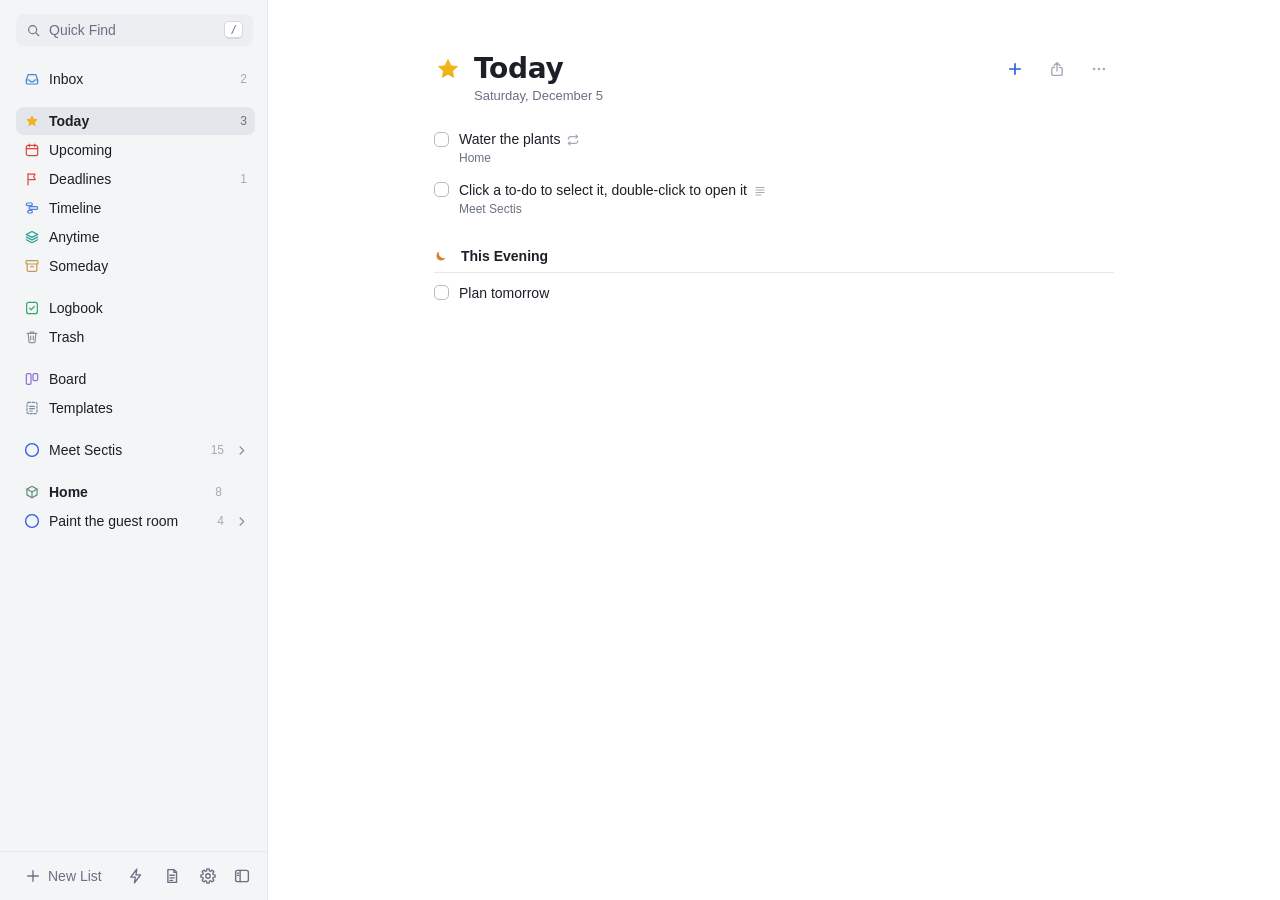
==== commit 17a81b24: "1.57.0: Polish pass on the look and feel Fixes - Dark mode: the chosen option in every segmented con" ====
--- a/index.html
+++ b/index.html
@@ -6,7 +6,7 @@
 <title>Sectis</title>
 <meta name="description" content="Sectis, a private to-do app: Inbox, Today, Upcoming, projects, areas, tags, checklists and repeating to-dos. Works offline.">
 <meta name="theme-color" content="#ffffff" media="(prefers-color-scheme: light)">
-<meta name="theme-color" content="#17191e" media="(prefers-color-scheme: dark)">
+<meta name="theme-color" content="#18191c" media="(prefers-color-scheme: dark)">
 <meta name="apple-mobile-web-app-capable" content="yes">
 <meta name="mobile-web-app-capable" content="yes">
 <meta name="apple-mobile-web-app-status-bar-style" content="default">
@@ -22,21 +22,47 @@
 /* Layout: two panes — a cool-grey sidebar of lists and a single reading column of to-dos.
    On phones the sidebar becomes the home screen and each list pushes in over it. */
 :root {
+  --ui: -apple-system, BlinkMacSystemFont, "SF Pro Text", "Segoe UI", Roboto, "Helvetica Neue", Arial, sans-serif;
+  --display: ui-rounded, "SF Pro Rounded", -apple-system, BlinkMacSystemFont, "Segoe UI", system-ui, sans-serif;
+  --mono: ui-monospace, "SF Mono", Menlo, Consolas, monospace;
+  --fs: 14px;
+  --row-h: 32px;
+  --cb-size: 15px;
+  --fs-3xs: 10px;
+  --fs-2xs: 11px;
+  --fs-xs: 12px;
+  --fs-s: 13px;
+  --fs-m: 15px;
+  --fs-l: 16px;
+  --fs-xl: 17px;
+  --fs-2xl: 18px;
+  --fs-3xl: 22px;
+  --fs-title: 28px;
+  --r-xs: 5px;
+  --r-s: 6px;
+  --r-m: 8px;
+  --r-l: 12px;
+  --r-xl: 14px;
+  --ease: cubic-bezier(.2, .8, .2, 1);
+  --spring: cubic-bezier(.3, 1.45, .6, 1);
+  --t-fast: .12s;
+  --t-med: .22s;
+  --t-slow: .36s;
   --bg: #ffffff;
-  --side: #f3f4f7;
+  --side: #f4f5f7;
   --card: #ffffff;
   --pop: #ffffff;
   --fg: #1b1f27;
   --muted: #687082;
   --faint: #a4aab7;
-  --line: #e5e7ed;
-  --line-strong: #d3d7e0;
-  --hover: #eceef3;
+  --line: #e7e8ec;
+  --line-strong: #d5d8df;
+  --hover: #eceef2;
   --accent: #2c5be0;
   --accent-ink: #ffffff;
   --accent-tint: #e3eafc;
   --sel: #dfe7fb;
-  --cb: #b9bfcb;
+  --cb: #b4bac6;
   --red: #e0453b;
   --c-inbox: #3e86d6;
   --c-today: #f0b31a;
@@ -47,53 +73,210 @@
   --c-logbook: #36a46b;
   --c-trash: #8a909c;
   --c-area: #5b8f78;
-  --c-board: #8b6fd6; --c-smart: #2f98b8;
+  --c-board: #8b6fd6;
+  --c-smart: #2f98b8;
   --c-template: #7a8ca3;
-  --c-waiting: #d9822b; --c-timeline: #4f7fd9; --c-note: #c9962e;
-  --shadow-card: 0 1px 2px rgba(20, 28, 48, .06), 0 10px 30px rgba(20, 28, 48, .13);
-  --shadow-pop: 0 2px 6px rgba(20, 28, 48, .08), 0 18px 48px rgba(20, 28, 48, .2);
-  --scrim: rgba(18, 22, 32, .32);
-  --ui: -apple-system, BlinkMacSystemFont, "SF Pro Text", "Segoe UI", Roboto, "Helvetica Neue", Arial, sans-serif;
-  --display: ui-rounded, "SF Pro Rounded", -apple-system, BlinkMacSystemFont, "Segoe UI", system-ui, sans-serif;
-  --mono: ui-monospace, "SF Mono", Menlo, Consolas, monospace;
-  --fs: 14px;
-  --row-h: 32px;
-  --cb-size: 15px;
-  --t-red: #d64541; --t-orange: #de7a26; --t-yellow: #bf9010; --t-green: #3b9a5c; --t-teal: #1f9a92; --t-blue: #3a7bd5; --t-indigo: #5b62d6; --t-purple: #9256c9; --t-pink: #d24d8c; --t-gray: #7d8594; --t-lime: #6f9a1f; --t-cyan: #1590b5; --t-brown: #94673e;
-  --tg-tint: 14%; --tg-ink: 52%;
+  --c-waiting: #d9822b;
+  --c-timeline: #4f7fd9;
+  --c-note: #c9962e;
+  --shadow-card: 0 0 0 .5px rgba(20, 28, 48, .06), 0 2px 5px rgba(20, 28, 48, .05), 0 12px 32px rgba(20, 28, 48, .12);
+  --shadow-pop: 0 0 0 .5px rgba(20, 28, 48, .09), 0 4px 12px rgba(20, 28, 48, .07), 0 20px 50px rgba(20, 28, 48, .19);
+  --scrim: rgba(18, 22, 32, .2);
+  --t-red: #d64541;
+  --t-orange: #de7a26;
+  --t-yellow: #bf9010;
+  --t-green: #3b9a5c;
+  --t-teal: #1f9a92;
+  --t-blue: #3a7bd5;
+  --t-indigo: #5b62d6;
+  --t-purple: #9256c9;
+  --t-pink: #d24d8c;
+  --t-gray: #7d8594;
+  --t-lime: #6f9a1f;
+  --t-cyan: #1590b5;
+  --t-brown: #94673e;
+  --tg-tint: 14%;
+  --tg-ink: 52%;
+  --hl: #fde58f;
+  --raise: #ffffff;
+  --nav-on: #e4e6eb;
+  --shadow-1: 0 0 0 .5px rgba(20, 28, 48, .07), 0 1px 3px rgba(20, 28, 48, .14);
+  --done-tint: color-mix(in srgb, var(--accent) 12%, transparent);
 }
 @media (prefers-color-scheme: dark) {
   :root:not([data-theme="light"]) {
-    --bg: #17191e; --side: #1e2027; --card: #22252d; --pop: #262a33; --fg: #e7e9ef; --muted: #9aa1b1; --faint: #626a7a;
-    --line: #2c3039; --line-strong: #3a3f4a; --hover: #282c35; --accent: #6d8cff; --accent-ink: #0f1424; --accent-tint: #26304d;
-    --sel: #263252; --cb: #5c6372; --red: #ff6a5f; --c-inbox: #5aa2ee; --c-today: #f6c443; --c-evening: #8d99f0;
-    --c-upcoming: #ff6a5f; --c-anytime: #3cc3ad; --c-someday: #d9b370; --c-logbook: #4cc184; --c-trash: #9aa1b1; --c-area: #7cb59a; --c-board: #a891ee; --c-smart: #5cc0de; --c-template: #9fb0c6; --c-waiting: #f0a050; --c-timeline: #7aa2f2; --c-note: #e3b456;
-    --shadow-card: 0 1px 2px rgba(0, 0, 0, .3), 0 12px 32px rgba(0, 0, 0, .45); --shadow-pop: 0 2px 8px rgba(0, 0, 0, .35), 0 20px 50px rgba(0, 0, 0, .55);
-    --scrim: rgba(0, 0, 0, .5); color-scheme: dark;
-    --t-red: #ff7a70; --t-orange: #f59d4c; --t-yellow: #e8c547; --t-green: #5cc785; --t-teal: #45c9bd; --t-blue: #6aa5f5; --t-indigo: #8f96f7; --t-purple: #bb8cf2; --t-pink: #f27cb4; --t-gray: #9aa1b1; --t-lime: #a7d65c; --t-cyan: #4fc4e8; --t-brown: #c99d72;
-    --tg-tint: 18%; --tg-ink: 66%;
+    --bg: #18191c;
+    --side: #1f2023;
+    --card: #242529;
+    --pop: #2a2b30;
+    --fg: #e8e9ed;
+    --muted: #9b9fab;
+    --faint: #63666f;
+    --line: #2e2f34;
+    --line-strong: #3d3e45;
+    --hover: #303137;
+    --accent: #6d8cff;
+    --accent-ink: #0f1424;
+    --accent-tint: #262f4a;
+    --sel: #27325a;
+    --cb: #5d606a;
+    --red: #ff6a5f;
+    --c-inbox: #5aa2ee;
+    --c-today: #f6c443;
+    --c-evening: #8d99f0;
+    --c-upcoming: #ff6a5f;
+    --c-anytime: #3cc3ad;
+    --c-someday: #d9b370;
+    --c-logbook: #4cc184;
+    --c-trash: #9aa1b1;
+    --c-area: #7cb59a;
+    --c-board: #a891ee;
+    --c-smart: #5cc0de;
+    --c-template: #9fb0c6;
+    --c-waiting: #f0a050;
+    --c-timeline: #7aa2f2;
+    --c-note: #e3b456;
+    --shadow-card: 0 0 0 1px rgba(255, 255, 255, .05), 0 2px 6px rgba(0, 0, 0, .3), 0 14px 36px rgba(0, 0, 0, .45);
+    --shadow-pop: 0 0 0 1px rgba(255, 255, 255, .07), 0 4px 14px rgba(0, 0, 0, .35), 0 22px 54px rgba(0, 0, 0, .55);
+    --scrim: rgba(0, 0, 0, .42);
+    --t-red: #ff7a70;
+    --t-orange: #f59d4c;
+    --t-yellow: #e8c547;
+    --t-green: #5cc785;
+    --t-teal: #45c9bd;
+    --t-blue: #6aa5f5;
+    --t-indigo: #8f96f7;
+    --t-purple: #bb8cf2;
+    --t-pink: #f27cb4;
+    --t-gray: #9aa1b1;
+    --t-lime: #a7d65c;
+    --t-cyan: #4fc4e8;
+    --t-brown: #c99d72;
+    --tg-tint: 18%;
+    --tg-ink: 66%;
+    --hl: rgba(222, 178, 44, .42);
+    --raise: #44464e;
+    --nav-on: #323439;
+    --shadow-1: 0 0 0 .5px rgba(0, 0, 0, .5), 0 1px 3px rgba(0, 0, 0, .45);
+    --done-tint: color-mix(in srgb, var(--accent) 18%, transparent);
+    color-scheme: dark;
   }
 }
 :root[data-theme="dark"], :root[data-app-theme="dark"] {
-  --bg: #17191e; --side: #1e2027; --card: #22252d; --pop: #262a33; --fg: #e7e9ef; --muted: #9aa1b1; --faint: #626a7a;
-  --line: #2c3039; --line-strong: #3a3f4a; --hover: #282c35; --accent: #6d8cff; --accent-ink: #0f1424; --accent-tint: #26304d;
-  --sel: #263252; --cb: #5c6372; --red: #ff6a5f; --c-inbox: #5aa2ee; --c-today: #f6c443; --c-evening: #8d99f0;
-  --c-upcoming: #ff6a5f; --c-anytime: #3cc3ad; --c-someday: #d9b370; --c-logbook: #4cc184; --c-trash: #9aa1b1; --c-area: #7cb59a; --c-board: #a891ee; --c-smart: #5cc0de; --c-template: #9fb0c6; --c-waiting: #f0a050; --c-timeline: #7aa2f2; --c-note: #e3b456;
-  --shadow-card: 0 1px 2px rgba(0, 0, 0, .3), 0 12px 32px rgba(0, 0, 0, .45); --shadow-pop: 0 2px 8px rgba(0, 0, 0, .35), 0 20px 50px rgba(0, 0, 0, .55);
-  --scrim: rgba(0, 0, 0, .5); color-scheme: dark;
-  --t-red: #ff7a70; --t-orange: #f59d4c; --t-yellow: #e8c547; --t-green: #5cc785; --t-teal: #45c9bd; --t-blue: #6aa5f5; --t-indigo: #8f96f7; --t-purple: #bb8cf2; --t-pink: #f27cb4; --t-gray: #9aa1b1; --t-lime: #a7d65c; --t-cyan: #4fc4e8; --t-brown: #c99d72;
-  --tg-tint: 18%; --tg-ink: 66%;
+  --bg: #18191c;
+  --side: #1f2023;
+  --card: #242529;
+  --pop: #2a2b30;
+  --fg: #e8e9ed;
+  --muted: #9b9fab;
+  --faint: #63666f;
+  --line: #2e2f34;
+  --line-strong: #3d3e45;
+  --hover: #303137;
+  --accent: #6d8cff;
+  --accent-ink: #0f1424;
+  --accent-tint: #262f4a;
+  --sel: #27325a;
+  --cb: #5d606a;
+  --red: #ff6a5f;
+  --c-inbox: #5aa2ee;
+  --c-today: #f6c443;
+  --c-evening: #8d99f0;
+  --c-upcoming: #ff6a5f;
+  --c-anytime: #3cc3ad;
+  --c-someday: #d9b370;
+  --c-logbook: #4cc184;
+  --c-trash: #9aa1b1;
+  --c-area: #7cb59a;
+  --c-board: #a891ee;
+  --c-smart: #5cc0de;
+  --c-template: #9fb0c6;
+  --c-waiting: #f0a050;
+  --c-timeline: #7aa2f2;
+  --c-note: #e3b456;
+  --shadow-card: 0 0 0 1px rgba(255, 255, 255, .05), 0 2px 6px rgba(0, 0, 0, .3), 0 14px 36px rgba(0, 0, 0, .45);
+  --shadow-pop: 0 0 0 1px rgba(255, 255, 255, .07), 0 4px 14px rgba(0, 0, 0, .35), 0 22px 54px rgba(0, 0, 0, .55);
+  --scrim: rgba(0, 0, 0, .42);
+  --t-red: #ff7a70;
+  --t-orange: #f59d4c;
+  --t-yellow: #e8c547;
+  --t-green: #5cc785;
+  --t-teal: #45c9bd;
+  --t-blue: #6aa5f5;
+  --t-indigo: #8f96f7;
+  --t-purple: #bb8cf2;
+  --t-pink: #f27cb4;
+  --t-gray: #9aa1b1;
+  --t-lime: #a7d65c;
+  --t-cyan: #4fc4e8;
+  --t-brown: #c99d72;
+  --tg-tint: 18%;
+  --tg-ink: 66%;
+  --hl: rgba(222, 178, 44, .42);
+  --raise: #44464e;
+  --nav-on: #323439;
+  --shadow-1: 0 0 0 .5px rgba(0, 0, 0, .5), 0 1px 3px rgba(0, 0, 0, .45);
+  --done-tint: color-mix(in srgb, var(--accent) 18%, transparent);
+  color-scheme: dark;
 }
 :root[data-app-theme="light"] {
-  --bg: #ffffff; --side: #f3f4f7; --card: #ffffff; --pop: #ffffff; --fg: #1b1f27; --muted: #687082; --faint: #a4aab7;
-  --line: #e5e7ed; --line-strong: #d3d7e0; --hover: #eceef3; --accent: #2c5be0; --accent-ink: #ffffff; --accent-tint: #e3eafc;
-  --sel: #dfe7fb; --cb: #b9bfcb; --red: #e0453b; --c-inbox: #3e86d6; --c-today: #f0b31a; --c-evening: #5d6bd1;
-  --c-upcoming: #e0453b; --c-anytime: #1f9e8b; --c-someday: #c49a52; --c-logbook: #36a46b; --c-trash: #8a909c; --c-area: #5b8f78; --c-timeline: #4f7fd9; --c-note: #c9962e;
-  --shadow-card: 0 1px 2px rgba(20, 28, 48, .06), 0 10px 30px rgba(20, 28, 48, .13); --shadow-pop: 0 2px 6px rgba(20, 28, 48, .08), 0 18px 48px rgba(20, 28, 48, .2);
-  --scrim: rgba(18, 22, 32, .32); color-scheme: light;
-  --t-red: #d64541; --t-orange: #de7a26; --t-yellow: #bf9010; --t-green: #3b9a5c; --t-teal: #1f9a92; --t-blue: #3a7bd5; --t-indigo: #5b62d6; --t-purple: #9256c9; --t-pink: #d24d8c; --t-gray: #7d8594; --t-lime: #6f9a1f; --t-cyan: #1590b5; --t-brown: #94673e;
-  --tg-tint: 14%; --tg-ink: 52%;
-}:root {
+  --bg: #ffffff;
+  --side: #f4f5f7;
+  --card: #ffffff;
+  --pop: #ffffff;
+  --fg: #1b1f27;
+  --muted: #687082;
+  --faint: #a4aab7;
+  --line: #e7e8ec;
+  --line-strong: #d5d8df;
+  --hover: #eceef2;
+  --accent: #2c5be0;
+  --accent-ink: #ffffff;
+  --accent-tint: #e3eafc;
+  --sel: #dfe7fb;
+  --cb: #b4bac6;
+  --red: #e0453b;
+  --c-inbox: #3e86d6;
+  --c-today: #f0b31a;
+  --c-evening: #5d6bd1;
+  --c-upcoming: #e0453b;
+  --c-anytime: #1f9e8b;
+  --c-someday: #c49a52;
+  --c-logbook: #36a46b;
+  --c-trash: #8a909c;
+  --c-area: #5b8f78;
+  --c-board: #8b6fd6;
+  --c-smart: #2f98b8;
+  --c-template: #7a8ca3;
+  --c-waiting: #d9822b;
+  --c-timeline: #4f7fd9;
+  --c-note: #c9962e;
+  --shadow-card: 0 0 0 .5px rgba(20, 28, 48, .06), 0 2px 5px rgba(20, 28, 48, .05), 0 12px 32px rgba(20, 28, 48, .12);
+  --shadow-pop: 0 0 0 .5px rgba(20, 28, 48, .09), 0 4px 12px rgba(20, 28, 48, .07), 0 20px 50px rgba(20, 28, 48, .19);
+  --scrim: rgba(18, 22, 32, .2);
+  --t-red: #d64541;
+  --t-orange: #de7a26;
+  --t-yellow: #bf9010;
+  --t-green: #3b9a5c;
+  --t-teal: #1f9a92;
+  --t-blue: #3a7bd5;
+  --t-indigo: #5b62d6;
+  --t-purple: #9256c9;
+  --t-pink: #d24d8c;
+  --t-gray: #7d8594;
+  --t-lime: #6f9a1f;
+  --t-cyan: #1590b5;
+  --t-brown: #94673e;
+  --tg-tint: 14%;
+  --tg-ink: 52%;
+  --hl: #fde58f;
+  --raise: #ffffff;
+  --nav-on: #e4e6eb;
+  --shadow-1: 0 0 0 .5px rgba(20, 28, 48, .07), 0 1px 3px rgba(20, 28, 48, .14);
+  --done-tint: color-mix(in srgb, var(--accent) 12%, transparent);
+  color-scheme: light;
+}
+:root {
   /* the palette's Light and Deep shades, mixed from each plain color (so they follow the theme) */
   --t-red-l: color-mix(in oklab, var(--t-red) 62%, #fff); --t-red-d: color-mix(in oklab, var(--t-red) 68%, #000);
   --t-orange-l: color-mix(in oklab, var(--t-orange) 62%, #fff); --t-orange-d: color-mix(in oklab, var(--t-orange) 68%, #000);
@@ -117,9 +300,9 @@
 button, input, textarea, select { font: inherit; color: inherit; }
 button { background: none; border: 0; padding: 0; cursor: pointer; }
 input, textarea { background: transparent; border: 0; outline: none; }
-:focus-visible { outline: 2px solid var(--accent); outline-offset: 1px; border-radius: 6px; }
+:focus-visible { outline: 2px solid var(--accent); outline-offset: 1px; border-radius: var(--r-s); }
 input:focus-visible, textarea:focus-visible { outline: none; }
-kbd { font: 11px/1 var(--mono); color: var(--muted); border: 1px solid var(--line-strong); border-bottom-width: 2px; border-radius: 4px; padding: 2px 5px; background: var(--bg); }
+kbd { font: 11px/1 var(--mono); color: var(--muted); border: 1px solid var(--line-strong); border-bottom-width: 2px; border-radius: var(--r-xs); padding: 2px 5px; background: var(--bg); }
 
 /* ---------- icons ---------- */
 .ic { display: inline-flex; flex: none; width: 18px; height: 18px; align-items: center; justify-content: center; }
@@ -132,7 +315,7 @@
 .sidebar { position: relative; display: flex; flex-direction: column; min-height: 0; min-width: 0; background: var(--side); border-right: 1px solid var(--line); }
 /* drag the sidebar's right edge to resize it */
 .sb-resize { position: absolute; top: 0; bottom: 0; right: -5px; width: 9px; cursor: col-resize; z-index: 5; touch-action: none; }
-.sb-resize::after { content: ""; position: absolute; left: 3px; top: 0; bottom: 0; width: 3px; background: transparent; transition: background .12s; }
+.sb-resize::after { content: ""; position: absolute; left: 3px; top: 0; bottom: 0; width: 3px; background: transparent; transition: background var(--t-fast); }
 .sb-resize:hover::after, .sb-resize.on::after { background: var(--accent); }
 @media (max-width: 419px), (pointer: coarse) { .sb-resize { display: none; } }
 /* hide the sidebar (Mac), or let it slide in over a narrow window */
@@ -157,76 +340,82 @@
 .content { max-width: 780px; margin: 0 auto; padding-block: 52px 140px; padding-left: 40px; padding-right: max(40px, env(safe-area-inset-right, 0px)); }
 
 .sb-top { padding-block: 14px 6px; padding-left: max(16px, env(safe-area-inset-left, 0px)); padding-right: 14px; }
-.sb-find { display: flex; align-items: center; gap: 8px; width: 100%; padding: 6px 10px; border-radius: 8px; color: var(--muted); background: var(--hover); }
+.sb-find { display: flex; align-items: center; gap: 8px; width: 100%; padding: 6px 10px; border-radius: var(--r-m); color: var(--muted); background: var(--hover); }
 .sb-find .ic { width: 15px; height: 15px; }
 .sb-find > span:not(.ic) { flex: 1; text-align: left; }
 .sb-scroll { flex: 1; min-height: 0; overflow-y: auto; padding-block: 6px 16px; padding-left: max(16px, env(safe-area-inset-left, 0px)); padding-right: 12px; }
-.sb-group { display: flex; flex-direction: column; gap: 1px; padding-block: 8px; }
+.sb-group { display: flex; flex-direction: column; gap: 1px; padding-block: 7px; }
 .sb-group + .sb-group { border-top: 0; }
-.sb-item { display: flex; align-items: center; gap: 9px; width: 100%; min-height: 30px; padding: 4px 8px; border-radius: 7px; text-align: left; color: var(--fg); position: relative; }
+.sb-item { display: flex; align-items: center; gap: 9px; width: 100%; min-height: 28px; padding: 3px 8px; border-radius: var(--r-m); text-align: left; color: var(--fg); position: relative; }
 .sb-item:hover { background: var(--hover); }
-.sb-item.on { background: var(--sel); }
-.sb-item .ic { width: 17px; height: 17px; }
+.sb-item.on { background: var(--nav-on); font-weight: 560; }
+.sb-item.on .sb-count { color: var(--muted); }
+.sb-item .ic { width: 16px; height: 16px; }
 .sb-name { flex: 1; min-width: 0; overflow: hidden; text-overflow: ellipsis; white-space: nowrap; }
 .sb-name.untitled { color: var(--muted); }
-.sb-count { color: var(--muted); font-size: 12px; font-weight: 400; font-variant-numeric: tabular-nums; }
-.sb-due { background: var(--red); color: #fff; font-size: 11px; font-weight: 600; border-radius: 999px; padding: 0 6px; line-height: 17px; font-variant-numeric: tabular-nums; }
+.sb-count { color: var(--faint); font-size: var(--fs-xs); font-weight: 400; font-variant-numeric: tabular-nums; }
+.sb-due { background: var(--red); color: #fff; font-size: var(--fs-2xs); font-weight: 600; border-radius: 999px; padding: 0 6px; line-height: 17px; font-variant-numeric: tabular-nums; }
 .sb-area-row { font-weight: 600; }
 .sb-area-row .ic { color: var(--c-area); }
 .sb-proj { padding-left: 8px; }
 .sb-proj .ic { color: var(--accent); }
 .sb-foot { display: flex; align-items: center; gap: 6px; border-top: 1px solid var(--line); padding-block: 8px; padding-left: max(16px, env(safe-area-inset-left, 0px)); padding-right: 10px; padding-bottom: max(8px, env(safe-area-inset-bottom, 0px)); }
-.sb-new { display: flex; align-items: center; gap: 6px; padding: 6px 8px; border-radius: 7px; color: var(--muted); flex: 1; text-align: left; }
+.sb-new { display: flex; align-items: center; gap: 6px; padding: 6px 8px; border-radius: var(--r-s); color: var(--muted); flex: 1; text-align: left; }
 .sb-new:hover, .ib:hover { background: var(--hover); color: var(--fg); }
-.ib { display: inline-flex; align-items: center; justify-content: center; width: 30px; height: 30px; border-radius: 7px; color: var(--muted); flex: none; }
+.ib { display: inline-flex; align-items: center; justify-content: center; width: 30px; height: 30px; border-radius: var(--r-s); color: var(--muted); flex: none; }
 .ib .ic { width: 18px; height: 18px; }
 .sb-brand { display: none; }
 
 /* ---------- list header ---------- */
-.lh { display: flex; align-items: flex-start; gap: 12px; padding: 0 10px 6px; }
+.lh { display: flex; align-items: flex-start; gap: 12px; padding: 0 10px 4px; }
 .lh > .lh-ic { margin-top: 3px; }
 .lh > .ib, .lh > .btn { margin-top: 2px; }
 .lh-ic { width: 28px; height: 28px; }
 .lh-ic.pie-lg { color: var(--accent); }
-.lh-title { flex: 1; min-width: 0; font: 700 28px/1.2 var(--display); letter-spacing: -.01em; margin: 0; padding: 0; }
+.lh-title { flex: 1; min-width: 0; font: 700 var(--fs-title)/1.2 var(--display); letter-spacing: -.01em; margin: 0; padding: 0; }
 .lh-title::placeholder { color: var(--faint); }
-.lh-sub { padding: 0 10px 0 50px; color: var(--muted); font-size: 13px; margin-top: -4px; }
+.lh-sub { padding: 0 10px 0 50px; color: var(--muted); font-size: var(--fs-s); margin-top: -3px; }
+.lh > .ib { color: var(--faint); }
+.lh > .ib:hover { color: var(--fg); background: var(--hover); }
+.lh > .ib.lh-add { color: var(--accent); }
+.lh > .ib.lh-add .ic svg { stroke-width: 2.2; }
+.lh > .ib.lh-add:hover { background: var(--accent-tint); color: var(--accent); }
 .lh-notes { display: block; width: 100%; resize: none; padding: 6px 10px 2px 50px; color: var(--fg); min-height: 28px; line-height: 1.5; overflow: hidden; }
 .lh-notes::placeholder { color: var(--faint); }
 .lh-meta { display: flex; flex-wrap: wrap; gap: 6px; padding: 6px 10px 0 50px; }
-.lh-banner { margin: 10px 10px 0 50px; padding: 8px 12px; border-radius: 8px; background: var(--hover); color: var(--muted); display: flex; align-items: center; gap: 10px; flex-wrap: wrap; }
+.lh-banner { margin: 10px 10px 0 50px; padding: 8px 12px; border-radius: var(--r-m); background: var(--hover); color: var(--muted); display: flex; align-items: center; gap: 10px; flex-wrap: wrap; }
 .lh-banner b { color: var(--fg); font-weight: 600; }
 .link-btn { color: var(--accent); font-weight: 600; }
 .link-btn:hover { text-decoration: underline; }
 
 /* ---------- tag filter bar ---------- */
-.tagbar { display: flex; flex-wrap: wrap; gap: 6px; padding: 14px 10px 4px 50px; }
-.tchip { font-size: 12px; line-height: 20px; padding: 1px 10px; border-radius: 999px; color: var(--muted); border: 1px solid var(--line-strong); }
-.tchip:hover { color: var(--fg); }
-.tchip.on { background: var(--accent); border-color: var(--accent); color: var(--accent-ink); }
+.tagbar { display: flex; flex-wrap: wrap; gap: 2px; padding: 12px 10px 4px 44px; }
+.tchip { font-size: var(--fs-xs); font-weight: 500; line-height: 20px; padding: 2px 10px; border-radius: 999px; color: var(--muted); border: 0; transition: background var(--t-fast), color var(--t-fast); }
+.tchip:hover { color: var(--fg); background: var(--hover); }
+.tchip.on { background: var(--nav-on); color: var(--fg); font-weight: 600; }
 /* Any / All, once two or more tags are picked */
 .tagbar .tb-match { flex-wrap: nowrap; padding: 2px; border-radius: 999px; }
-.tagbar .tb-match button { font-size: 12px; line-height: 20px; padding: 0 9px; border-radius: 999px; }
+.tagbar .tb-match button { font-size: var(--fs-xs); line-height: 20px; padding: 0 9px; border-radius: 999px; }
 
 /* ---------- sections & rows ---------- */
 .list { padding-top: 18px; }
 .sec { min-height: 6px; }
-.sec-h { display: flex; align-items: center; gap: 8px; margin: 22px 10px 4px; padding-bottom: 5px; border-bottom: 1px solid var(--line); color: var(--fg); font-weight: 650; font-size: 14px; }
+.sec-h { display: flex; align-items: center; gap: 8px; margin: 22px 10px 4px; padding-bottom: 5px; border-bottom: 1px solid var(--line); color: var(--fg); font-weight: 650; font-size: var(--fs); }
 .sec-h .ic { width: 16px; height: 16px; }
 .sec-h.evening { color: var(--c-evening); }
 .sec-h.evening > span:not(.ic) { color: var(--fg); }
 .sec-h .sec-link { cursor: pointer; }
 .sec-h .sec-link:hover { text-decoration: underline; }
-.sec-h .ghost-count { margin-left: auto; color: var(--muted); font-weight: 400; font-size: 12px; }
+.sec-h .ghost-count { margin-left: auto; color: var(--muted); font-weight: 400; font-size: var(--fs-xs); }
 .grp-h { display: flex; align-items: center; gap: 8px; margin: 26px 10px 2px; padding-bottom: 5px; border-bottom: 1px solid var(--line); font-weight: 650; }
-.grp-h.area-h { font-size: 15px; }
+.grp-h.area-h { font-size: var(--fs-m); }
 .grp-h .ic { width: 17px; height: 17px; }
 .grp-h.area-h .ic { color: var(--c-area); }
 .grp-h.proj-h .ic { color: var(--accent); }
 .grp-h button { text-align: left; }
 .grp-h button:hover { text-decoration: underline; }
 
-.row { display: flex; align-items: flex-start; gap: 10px; min-height: var(--row-h); padding: 6px 10px; border-radius: 7px; position: relative; user-select: none; -webkit-user-select: none; -webkit-touch-callout: none; cursor: default; }
+.row { display: flex; align-items: flex-start; gap: 10px; min-height: var(--row-h); padding: 6px 10px; border-radius: var(--r-s); position: relative; user-select: none; -webkit-user-select: none; -webkit-touch-callout: none; cursor: default; }
 .row.selected { background: var(--sel); }
 .row.dragging { opacity: .35; }
 .r-main { flex: 1; min-width: 0; }
@@ -237,18 +426,18 @@
 .r-line > .r-ck { vertical-align: -2px; }
 .r-title { min-width: 0; overflow-wrap: anywhere; }
 .r-title.untitled { color: var(--faint); }
-.r-sub { color: var(--muted); font-size: 12px; margin-top: 1px; overflow: hidden; text-overflow: ellipsis; white-space: nowrap; }
+.r-sub { color: var(--muted); font-size: var(--fs-xs); margin-top: 1px; overflow: hidden; text-overflow: ellipsis; white-space: nowrap; }
 .r-ic { color: var(--faint); width: 14px; height: 14px; }
 .r-star { color: var(--c-today); width: 14px; height: 14px; }
 .r-moon { color: var(--c-evening); width: 14px; height: 14px; }
 .r-box { color: var(--c-someday); width: 14px; height: 14px; }
-.r-when { font-size: 11px; font-weight: 600; color: var(--muted); background: var(--hover); border-radius: 5px; padding: 0 6px; line-height: 18px; }
-.r-ck { font-size: 11px; color: var(--muted); display: inline-flex; align-items: center; gap: 2px; font-variant-numeric: tabular-nums; }
+.r-when { font-size: var(--fs-2xs); font-weight: 600; color: var(--muted); background: var(--hover); border-radius: var(--r-xs); padding: 0 6px; line-height: 18px; }
+.r-ck { font-size: var(--fs-2xs); color: var(--muted); display: inline-flex; align-items: center; gap: 2px; font-variant-numeric: tabular-nums; }
 .r-right { display: flex; align-items: center; gap: 8px; flex: none; min-height: 20px; }
-.dl { display: inline-flex; align-items: center; gap: 4px; color: var(--muted); font-size: 12px; white-space: nowrap; font-variant-numeric: tabular-nums; }
+.dl { display: inline-flex; align-items: center; gap: 4px; color: var(--muted); font-size: var(--fs-xs); white-space: nowrap; font-variant-numeric: tabular-nums; }
 .dl .ic { width: 13px; height: 13px; }
 .dl.due { color: var(--red); }
-.tg { font-size: 11px; line-height: 17px; padding: 0 7px; border-radius: 999px; color: var(--muted); background: var(--hover); border: 1px solid transparent; white-space: nowrap; }
+.tg { font-size: var(--fs-2xs); line-height: 17px; padding: 0 7px; border-radius: 999px; color: var(--muted); background: var(--hover); border: 1px solid transparent; white-space: nowrap; }
 .row.selected .tg { background: transparent; border-color: var(--line-strong); }
 /* tag colors: a soft tint behind the name, and the name in a deeper shade of the same color */
 .tc-red { --tc: var(--t-red); } .tc-orange { --tc: var(--t-orange); } .tc-yellow { --tc: var(--t-yellow); } .tc-green { --tc: var(--t-green); } .tc-teal { --tc: var(--t-teal); }
@@ -270,12 +459,12 @@
 .c-tags .tg[class*="tc-"]:hover { border-color: color-mix(in srgb, var(--tc) 55%, transparent); color: color-mix(in srgb, var(--tc) var(--tg-ink), var(--fg)); }
 .ic.tc-ic, .chip.tagc .chip-main .ic.tc-ic, .pick-i .ic.tc-ic { color: var(--tc); }
 .tchip .tdot { display: inline-block; width: 7px; height: 7px; margin-right: 6px; border-radius: 50%; background: var(--tc); vertical-align: 1px; }
-.tchip.on[class*="tc-"] { background: color-mix(in srgb, var(--tc) var(--tg-tint), transparent); border-color: color-mix(in srgb, var(--tc) 55%, transparent); color: color-mix(in srgb, var(--tc) var(--tg-ink), var(--fg)); }
+.tchip.on[class*="tc-"] { background: color-mix(in srgb, var(--tc) var(--tg-tint), transparent); color: color-mix(in srgb, var(--tc) var(--tg-ink), var(--fg)); }
 .row.done .r-title, .row.canceled .r-title { color: var(--muted); }
 .row.canceled .r-title { text-decoration: line-through; }
 /* a project or area name being renamed in place */
-.rename-in { font: inherit; font-weight: 600; color: var(--fg); background: var(--card); border: 1px solid var(--accent); border-radius: 6px; padding: 1px 6px; margin: -2px 0 -2px -7px; width: calc(100% - 4px); max-width: 560px; outline: none; box-shadow: 0 0 0 3px var(--accent-tint); }
-.bcol-t .rename-in { margin: -2px 0 -2px -7px; font-size: 15px; font-weight: 650; }
+.rename-in { font: inherit; font-weight: 600; color: var(--fg); background: var(--card); border: 1px solid var(--accent); border-radius: var(--r-s); padding: 1px 6px; margin: -2px 0 -2px -7px; width: calc(100% - 4px); max-width: 560px; outline: none; box-shadow: 0 0 0 3px var(--accent-tint); }
+.bcol-t .rename-in { margin: -2px 0 -2px -7px; font-size: var(--fs-m); font-weight: 650; }
 /* priority: !!! high, !! medium, ! low, before the title */
 .r-pri { flex: none; margin-right: 5px; font-weight: 800; letter-spacing: -.5px; }
 .r-pri.p3, .pri-bangs.p3, .chip.pri.p3 .pri-bangs { color: var(--red); }
@@ -287,14 +476,14 @@
 .row.ghost { opacity: .55; cursor: pointer; }
 .row.ghost:hover { opacity: .8; }
 .row.trashed-row .r-title { color: var(--muted); }
-.r-date { color: var(--muted); font-size: 12px; font-variant-numeric: tabular-nums; flex: none; min-width: 48px; padding-top: 1px; }
+.r-date { color: var(--muted); font-size: var(--fs-xs); font-variant-numeric: tabular-nums; flex: none; min-width: 48px; padding-top: 1px; }
 /* logged to-dos shown under their heading (Settings → Logged to-dos), with the day they were done */
-.r-done { color: var(--faint); font-size: 12px; font-variant-numeric: tabular-nums; white-space: nowrap; }
+.r-done { color: var(--faint); font-size: var(--fs-xs); font-variant-numeric: tabular-nums; white-space: nowrap; }
 .logged-in .row .r-title { color: var(--muted); }
 .logged-in .row .cb { opacity: .7; }
-.restore { font-size: 12px; color: var(--accent); font-weight: 600; padding: 0 4px; }
-
-.cb { position: relative; flex: none; width: var(--cb-size); height: var(--cb-size); margin-top: 2.5px; border: 1.5px solid var(--cb); border-radius: 4.5px; background: var(--bg); display: inline-flex; align-items: center; justify-content: center; color: transparent; transition: background .15s, border-color .15s; }
+.restore { font-size: var(--fs-xs); color: var(--accent); font-weight: 600; padding: 0 4px; }
+
+.cb { position: relative; flex: none; width: var(--cb-size); height: var(--cb-size); margin-top: 2.5px; border: 1.5px solid var(--cb); border-radius: var(--r-xs); background: var(--bg); display: inline-flex; align-items: center; justify-content: center; color: transparent; transition: background var(--t-fast), border-color var(--t-fast); }
 .cb::before { content: ""; position: absolute; inset: -9px; }
 .cb:hover { border-color: var(--muted); }
 .cb .ic { width: 11px; height: 11px; }
@@ -316,28 +505,30 @@
 .empty { padding: 56px 10px 24px; text-align: center; color: var(--muted); display: flex; flex-direction: column; align-items: center; gap: 10px; }
 .empty .ic { width: 44px; height: 44px; opacity: .3; }
 .empty p { margin: 0; max-width: 34ch; }
-.show-more { margin: 10px 10px 0; color: var(--muted); font-size: 13px; padding: 4px 8px; border-radius: 6px; }
+.empty .empty-btn { display: inline-flex; align-items: center; gap: 6px; margin-top: 6px; }
+.empty .empty-btn .ic { width: 15px; height: 15px; opacity: 1; }
+.show-more { margin: 10px 10px 0; color: var(--muted); font-size: var(--fs-s); padding: 4px 8px; border-radius: var(--r-s); }
 .show-more:hover { background: var(--hover); color: var(--fg); }
 
 /* Upcoming */
 .day-h { display: flex; align-items: baseline; gap: 10px; margin: 18px 10px 2px; padding-top: 10px; border-top: 1px solid var(--line); }
 .day-n { font: 700 28px/1 var(--display); min-width: 34px; font-variant-numeric: tabular-nums; }
 .day-w { font-weight: 650; color: var(--muted); }
-.day-h.month .day-n { font-size: 22px; min-width: 0; }
+.day-h.month .day-n { font-size: var(--fs-3xl); min-width: 0; }
 
 /* Logbook */
-.lb-h { margin: 24px 10px 4px; font-weight: 650; color: var(--muted); font-size: 13px; padding-bottom: 4px; border-bottom: 1px solid var(--line); }
+.lb-h { margin: 24px 10px 4px; font-weight: 650; color: var(--muted); font-size: var(--fs-s); padding-bottom: 4px; border-bottom: 1px solid var(--line); }
 
 /* ---------- editor card ---------- */
-.card { position: relative; margin: 10px -4px 16px; padding: 12px 14px 10px; background: var(--card); border-radius: 11px; box-shadow: var(--shadow-card); animation: cardIn .16s ease-out; }
-@keyframes cardIn { from { transform: scale(.985); opacity: .6; } to { transform: none; opacity: 1; } }
+.card { position: relative; margin: 10px -4px 16px; padding: 12px 14px 10px; background: var(--card); border-radius: var(--r-l); box-shadow: var(--shadow-card); animation: cardIn var(--t-med) var(--ease); }
+@keyframes cardIn { from { margin-top: 0; margin-bottom: 0; padding-top: 6px; padding-bottom: 6px; background: transparent; box-shadow: 0 0 0 0 transparent; } }
 .c-top { display: flex; align-items: flex-start; gap: 10px; }
-.c-title { flex: 1; min-width: 0; font-size: 15px; font-weight: 500; padding: 0; line-height: 21px; }
+.c-title { flex: 1; min-width: 0; font-size: var(--fs-m); font-weight: 500; padding: 0; line-height: 21px; }
 .c-title::placeholder { color: var(--faint); font-weight: 400; }
 .c-body { padding-left: 25px; }
 .c-notes { display: block; width: 100%; resize: none; margin-top: 6px; min-height: 24px; line-height: 1.5; color: var(--fg); overflow: hidden; padding: 0; }
 .c-notes::placeholder { color: var(--faint); }
-.c-tpl { margin: 2px 0 6px 25px; font-size: 12px; color: var(--muted); display: flex; gap: 6px; align-items: center; }
+.c-tpl { margin: 2px 0 6px 25px; font-size: var(--fs-xs); color: var(--muted); display: flex; gap: 6px; align-items: center; }
 .c-tpl .ic { width: 14px; height: 14px; }
 .ck { margin-top: 10px; border-top: 1px solid var(--line); }
 .ck-item { display: flex; align-items: center; gap: 8px; min-height: 30px; border-bottom: 1px solid var(--line); }
@@ -356,10 +547,10 @@
 .c-foot { display: flex; align-items: flex-end; justify-content: space-between; gap: 8px; margin-top: 12px; flex-wrap: wrap; }
 .c-chips { display: flex; flex-wrap: wrap; gap: 6px; min-width: 0; }
 .c-tools { display: flex; gap: 2px; margin-left: auto; }
-.chip { display: inline-flex; align-items: center; gap: 6px; padding: 3px 4px 3px 9px; border-radius: 7px; background: var(--hover); font-size: 13px; line-height: 20px; max-width: 100%; }
+.chip { display: inline-flex; align-items: center; gap: 6px; padding: 3px 4px 3px 9px; border-radius: var(--r-s); background: var(--hover); font-size: var(--fs-s); line-height: 20px; max-width: 100%; }
 .chip > button.chip-main { display: inline-flex; align-items: center; gap: 6px; min-width: 0; }
 .chip .ic { width: 15px; height: 15px; }
-.chip .chip-x { width: 18px; height: 18px; border-radius: 5px; color: var(--muted); display: inline-flex; align-items: center; justify-content: center; }
+.chip .chip-x { width: 18px; height: 18px; border-radius: var(--r-xs); color: var(--muted); display: inline-flex; align-items: center; justify-content: center; }
 .chip .chip-x:hover { background: var(--line); color: var(--fg); }
 /* a When that comes from the project: no ✕, and which project it's from */
 .chip.follows { padding-right: 9px; }
@@ -375,34 +566,38 @@
 .chip.tagc .chip-main .ic { color: var(--muted); }
 
 /* ---------- magic plus, batch bar, mobile bar ---------- */
-.magic { position: fixed; right: calc(30px + env(safe-area-inset-right, 0px)); bottom: calc(28px + env(safe-area-inset-bottom, 0px)); width: 46px; height: 46px; border-radius: 50%; background: var(--accent); color: var(--accent-ink); box-shadow: 0 3px 10px rgba(44, 91, 224, .35), 0 1px 2px rgba(0, 0, 0, .15); display: flex; align-items: center; justify-content: center; z-index: 20; touch-action: none; transition: transform .12s; }
+.magic { position: fixed; right: calc(30px + env(safe-area-inset-right, 0px)); bottom: calc(28px + env(safe-area-inset-bottom, 0px)); width: 46px; height: 46px; border-radius: 50%; background: var(--accent); color: var(--accent-ink); box-shadow: var(--shadow-card); display: flex; align-items: center; justify-content: center; z-index: 20; touch-action: none; transition: transform var(--t-fast); }
+.magic { transition: transform var(--t-fast) var(--ease); }
 .magic:hover { transform: scale(1.05); }
+.magic:active { transform: scale(.94); }
 .magic .ic { width: 22px; height: 22px; }
 .magic .ic svg { stroke-width: 2.4; }
 .magic.hidden-in { display: none; }
-.batch { position: fixed; left: 50%; bottom: calc(24px + env(safe-area-inset-bottom, 0px)); transform: translateX(-50%); z-index: 25; display: flex; align-items: center; gap: 2px; padding: 6px; border-radius: 14px; background: var(--pop); box-shadow: var(--shadow-pop); max-width: calc(100vw - 32px); overflow-x: auto; }
+.batch { position: fixed; left: 50%; bottom: calc(24px + env(safe-area-inset-bottom, 0px)); transform: translateX(-50%); z-index: 25; display: flex; align-items: center; gap: 2px; padding: 6px; border-radius: var(--r-xl); background: var(--pop); box-shadow: var(--shadow-pop); max-width: calc(100vw - 32px); overflow-x: auto; }
 .batch .bcount { padding: 0 10px; font-weight: 600; white-space: nowrap; font-variant-numeric: tabular-nums; }
-.batch button { display: inline-flex; flex-direction: column; align-items: center; gap: 2px; padding: 5px 9px; border-radius: 9px; font-size: 11px; color: var(--muted); white-space: nowrap; }
+.batch button { display: inline-flex; flex-direction: column; align-items: center; gap: 2px; padding: 5px 9px; border-radius: var(--r-m); font-size: var(--fs-2xs); color: var(--muted); white-space: nowrap; }
 .batch button:hover { background: var(--hover); color: var(--fg); }
 .batch button .ic { width: 18px; height: 18px; }
-.batch .bdone { color: var(--accent); font-weight: 600; font-size: 13px; padding: 8px 12px; }
+.batch .bdone { color: var(--accent); font-weight: 600; font-size: var(--fs-s); padding: 8px 12px; }
 .m-bar { display: none; }
 .sel-ring { display: none; }
 
 /* ---------- popovers, sheets, modals ---------- */
 .scrim { position: fixed; inset: 0; z-index: 40; }
-.scrim.dim { background: var(--scrim); animation: fade .15s; }
+.scrim.dim { background: var(--scrim); -webkit-backdrop-filter: blur(2px); backdrop-filter: blur(2px); animation: fade var(--t-med) var(--ease); }
 @keyframes fade { from { opacity: 0; } }
-.pop { position: fixed; z-index: 41; width: 286px; max-height: calc(100% - 24px); overflow-y: auto; background: var(--pop); border-radius: 12px; box-shadow: var(--shadow-pop); padding: 8px; animation: popIn .12s ease-out; }
+.pop { position: fixed; z-index: 41; width: 286px; max-height: calc(100% - 24px); overflow-y: auto; background: var(--pop); border-radius: var(--r-l); box-shadow: var(--shadow-pop); padding: 8px; animation: popIn var(--t-med) var(--ease); transform-origin: var(--pop-ox, 50%) var(--pop-oy, 0); }
+.pop.menu { padding: 5px; width: 264px; }
 .pop.wide { width: 320px; }
-@keyframes popIn { from { opacity: 0; transform: translateY(-4px); } }
-.modal { position: fixed; z-index: 41; left: 50%; top: 10vh; transform: translateX(-50%); width: min(560px, calc(100vw - 32px)); max-height: 80vh; overflow-y: auto; background: var(--pop); border-radius: 14px; box-shadow: var(--shadow-pop); animation: popIn .14s ease-out; }
+@keyframes popIn { from { opacity: 0; transform: scale(.96); } }
+@keyframes modalIn { from { opacity: 0; transform: translateX(-50%) scale(.97); } }
+.modal { position: fixed; z-index: 41; left: 50%; top: 10vh; transform: translateX(-50%); width: min(560px, calc(100vw - 32px)); max-height: 80vh; overflow-y: auto; background: var(--pop); border-radius: var(--r-xl); box-shadow: var(--shadow-pop); animation: modalIn var(--t-med) var(--ease); }
 .modal.narrow { width: min(400px, calc(100vw - 32px)); }
 .modal-h { display: flex; align-items: center; gap: 10px; padding: 16px 18px 8px; }
-.modal-h h2 { margin: 0; font: 700 18px/1.3 var(--display); flex: 1; }
+.modal-h h2 { margin: 0; font: 700 var(--fs-2xl)/1.3 var(--display); flex: 1; }
 .modal-b { padding: 4px 18px 18px; }
 .modal-f { display: flex; justify-content: flex-end; gap: 8px; padding: 0 18px 16px; flex-wrap: wrap; }
-.btn { padding: 7px 14px; border-radius: 8px; background: var(--hover); font-weight: 600; font-size: 13px; }
+.btn { padding: 7px 14px; border-radius: var(--r-m); background: var(--hover); font-weight: 600; font-size: var(--fs-s); }
 .btn:hover { background: var(--line); }
 .btn.primary { background: var(--accent); color: var(--accent-ink); }
 .btn.primary:hover { filter: brightness(1.06); }
@@ -410,12 +605,12 @@
 .btn:disabled { opacity: .45; cursor: default; }
 
 .pk-h { font-weight: 650; text-align: center; padding: 4px 0 8px; }
-.pick-grp { padding: 9px 10px 3px; font-size: 11px; font-weight: 700; letter-spacing: .05em; text-transform: uppercase; color: var(--muted); }
+.pick-grp { padding: 9px 10px 3px; font-size: var(--fs-2xs); font-weight: 700; letter-spacing: .05em; text-transform: uppercase; color: var(--muted); }
 .pick-grp:first-child { padding-top: 3px; }
-.pk-in, .field { width: 100%; padding: 7px 10px; border-radius: 8px; background: var(--hover); }
-.pk-hint { min-height: 18px; font-size: 12px; color: var(--accent); padding: 4px 10px 2px; }
+.pk-in, .field { width: 100%; padding: 7px 10px; border-radius: var(--r-m); background: var(--hover); }
+.pk-hint { min-height: 18px; font-size: var(--fs-xs); color: var(--accent); padding: 4px 10px 2px; }
 .pk-hint.bad { color: var(--muted); }
-.pk-opt { display: flex; align-items: center; gap: 10px; width: 100%; padding: 7px 10px; border-radius: 8px; text-align: left; }
+.pk-opt { display: flex; align-items: center; gap: 10px; width: 100%; padding: 7px 10px; border-radius: var(--r-m); text-align: left; }
 .pk-opt:hover, .pk-opt.kbd { background: var(--hover); }
 .pk-opt .ic { width: 17px; height: 17px; }
 .pk-opt.today .ic { color: var(--c-today); }
@@ -423,19 +618,19 @@
 .pk-opt.someday .ic { color: var(--c-someday); }
 .pk-opt.on { font-weight: 650; }
 .pk-opt .check { margin-left: auto; color: var(--accent); }
-.pk-clear { display: block; width: 100%; margin-top: 6px; padding: 7px; border-radius: 8px; background: var(--hover); font-weight: 600; font-size: 13px; }
+.pk-clear { display: block; width: 100%; margin-top: 6px; padding: 7px; border-radius: var(--r-m); background: var(--hover); font-weight: 600; font-size: var(--fs-s); }
 .pk-clear.on { color: var(--accent); }
 .pk-h .pk-from { font-weight: 400; color: var(--muted); }
 .pk-rem { display: flex; align-items: center; gap: 8px; padding: 6px 10px; }
 .pk-rem .ic { width: 16px; height: 16px; color: var(--muted); }
-.pk-rem input { flex: 1; padding: 4px 8px; border-radius: 6px; background: var(--hover); }
+.pk-rem input { flex: 1; padding: 4px 8px; border-radius: var(--r-s); background: var(--hover); }
 .pk-sep { height: 1px; background: var(--line); margin: 6px 0; }
 .cal { padding: 4px 2px; }
 .cal-h { display: flex; align-items: center; justify-content: space-between; padding: 2px 4px 6px; font-weight: 650; }
 .cal-h .ib { width: 26px; height: 26px; }
 .cal-g { display: grid; grid-template-columns: repeat(7, 1fr); gap: 2px; text-align: center; }
-.cal-g .wd { font-size: 10px; color: var(--muted); padding: 2px 0; text-transform: uppercase; letter-spacing: .04em; }
-.cal-d { height: 32px; border-radius: 8px; font-variant-numeric: tabular-nums; font-size: 13px; }
+.cal-g .wd { font-size: var(--fs-2xs); color: var(--muted); padding: 2px 0; }
+.cal-d { height: 32px; border-radius: var(--r-m); font-variant-numeric: tabular-nums; font-size: var(--fs-s); }
 .cal-d:hover { background: var(--hover); }
 .cal-d.out { color: var(--faint); }
 .cal-d.past { color: var(--faint); opacity: .5; pointer-events: none; }
@@ -445,23 +640,23 @@
 .cal-d.today::after { content: "★"; font-size: 0; }
 .cal-d.sel { background: var(--accent); color: var(--accent-ink); font-weight: 700; }
 
-.menu-i { display: flex; align-items: center; gap: 10px; width: 100%; padding: 7px 10px; border-radius: 8px; text-align: left; }
+.menu-i { display: flex; align-items: center; gap: 9px; width: 100%; padding: 5px 10px 5px 9px; border-radius: var(--r-s); text-align: left; }
 .menu-i:hover, .menu-i.kbd { background: var(--hover); }
-.menu-i .ic { width: 17px; height: 17px; color: var(--muted); }
+.menu-i .ic { width: 16px; height: 16px; color: var(--muted); }
 .menu-i.danger, .menu-i.danger .ic { color: var(--red); }
 .menu-i:disabled { opacity: .45; }
-.menu-i .hint { margin-left: auto; color: var(--faint); font-size: 12px; }
-.menu-sep { height: 1px; background: var(--line); margin: 5px 4px; }
-.menu-h { font-size: 11px; font-weight: 650; color: var(--muted); text-transform: uppercase; letter-spacing: .05em; padding: 8px 10px 4px; }
+.menu-i .hint { margin-left: auto; color: var(--faint); font-size: var(--fs-xs); }
+.menu-sep { height: 1px; background: var(--line); margin: 4px 8px; }
+.menu-h { font-size: var(--fs-2xs); font-weight: 650; color: var(--muted); text-transform: uppercase; letter-spacing: .05em; padding: 8px 10px 4px; }
 .pick-list { max-height: 320px; overflow-y: auto; margin-top: 6px; }
-.pick-i { display: flex; align-items: center; gap: 9px; width: 100%; padding: 6px 10px; border-radius: 8px; text-align: left; }
+.pick-i { display: flex; align-items: center; gap: 9px; width: 100%; padding: 6px 10px; border-radius: var(--r-m); text-align: left; }
 .pick-i:hover, .pick-i.kbd { background: var(--hover); }
 .pick-i .ic { width: 16px; height: 16px; color: var(--muted); }
 .pick-i.p .ic { color: var(--accent); }
 .pick-i.a { font-weight: 650; }
 .pick-i.a .ic { color: var(--c-area); }
 .pick-i.inbox .ic { color: var(--c-inbox); }
-.pick-i.h { padding-left: 38px; color: var(--muted); font-size: 13px; }
+.pick-i.h { padding-left: 38px; color: var(--muted); font-size: var(--fs-s); }
 .pick-i.cur { color: var(--accent); }
 .pick-i .check { margin-left: auto; color: var(--accent); }
 .pick-i .partial { margin-left: auto; color: var(--muted); }
@@ -469,45 +664,53 @@
 /* Quick Find */
 .qf-in { display: flex; align-items: center; gap: 10px; padding: 14px 16px; border-bottom: 1px solid var(--line); }
 .qf-in .ic { color: var(--muted); }
-.qf-in input { flex: 1; font-size: 17px; }
+.qf-in input { flex: 1; font-size: var(--fs-xl); }
 .qf-res { padding: 6px; max-height: 56vh; overflow-y: auto; }
-.qf-i { display: flex; align-items: center; gap: 10px; width: 100%; padding: 7px 10px; border-radius: 8px; text-align: left; }
+.qf-i { display: flex; align-items: center; gap: 10px; width: 100%; padding: 7px 10px; border-radius: var(--r-m); text-align: left; }
 .qf-i.kbd { background: var(--sel); }
 .qf-i .ic { width: 17px; height: 17px; }
 .qf-i .qf-t { flex: 1; min-width: 0; overflow: hidden; text-overflow: ellipsis; white-space: nowrap; }
-.qf-i .qf-s { color: var(--muted); font-size: 12px; white-space: nowrap; overflow: hidden; text-overflow: ellipsis; max-width: 40%; }
-.qf-g { font-size: 11px; font-weight: 650; color: var(--muted); text-transform: uppercase; letter-spacing: .05em; padding: 10px 10px 4px; }
-.qf-foot { display: flex; align-items: center; gap: 10px; padding: 8px 16px 12px; border-top: 1px solid var(--line); color: var(--muted); font-size: 12px; }
+.qf-i .qf-s { color: var(--muted); font-size: var(--fs-xs); white-space: nowrap; overflow: hidden; text-overflow: ellipsis; max-width: 40%; }
+.qf-g { font-size: var(--fs-2xs); font-weight: 650; color: var(--muted); text-transform: uppercase; letter-spacing: .05em; padding: 10px 10px 4px; }
+.qf-foot { display: flex; align-items: center; gap: 10px; padding: 8px 16px 12px; border-top: 1px solid var(--line); color: var(--muted); font-size: var(--fs-xs); }
 .qf-foot label { display: flex; align-items: center; gap: 6px; margin-left: auto; cursor: pointer; }
 
 /* Quick Entry */
-.qe { padding: 16px 18px 14px; }
+.qe { padding: 18px 18px 12px; }
 .qe .c-top { gap: 10px; }
-.qe-title { flex: 1; min-width: 0; font-size: 16px; font-weight: 500; padding: 0; line-height: 22px; }
+.qe-title { flex: 1; min-width: 0; font-size: var(--fs-l); font-weight: 500; padding: 0; line-height: 22px; }
 .qe-parsed { display: flex; flex-wrap: wrap; gap: 6px; padding: 8px 0 0 25px; }
-.qe-p { font-size: 12px; display: inline-flex; align-items: center; gap: 5px; padding: 2px 4px 2px 8px; border-radius: 6px; background: var(--accent-tint); color: var(--accent); }
+.qe-p { font-size: var(--fs-xs); display: inline-flex; align-items: center; gap: 5px; padding: 2px 4px 2px 8px; border-radius: var(--r-s); background: var(--accent-tint); color: var(--accent); }
 .qe-p button { color: inherit; opacity: .7; display: inline-flex; }
 .qe-p .ic { width: 11px; height: 11px; }
 .qe { position: relative; }
-.qe-ac { position: absolute; z-index: 5; left: 40px; right: 18px; max-width: 420px; margin-top: 4px; padding: 4px; background: var(--pop); border: 1px solid var(--line); border-radius: 10px; box-shadow: var(--shadow-pop); }
-.qe-ac-i { display: flex; align-items: center; gap: 8px; width: 100%; padding: 6px 8px; border-radius: 7px; text-align: left; font-size: 13.5px; }
+.qe-ac { position: absolute; z-index: 5; left: 40px; right: 18px; max-width: 420px; margin-top: 4px; padding: 4px; background: var(--pop); border: 1px solid var(--line); border-radius: var(--r-l); box-shadow: var(--shadow-pop); }
+.qe-ac-i { display: flex; align-items: center; gap: 8px; width: 100%; padding: 6px 8px; border-radius: var(--r-s); text-align: left; font-size: var(--fs-s); }
 .qe-ac-i .ic { width: 16px; height: 16px; color: var(--muted); }
 .qe-ac-i:hover { background: var(--hover); }
 .qe-ac-i.on { background: var(--accent-tint); }
 .qe-ac-t { flex: 0 1 auto; min-width: 0; overflow: hidden; text-overflow: ellipsis; white-space: nowrap; }
-.qe-ac-s { flex: 1 1 auto; min-width: 0; overflow: hidden; text-overflow: ellipsis; white-space: nowrap; font-size: 12px; color: var(--muted); text-align: right; }
+.qe-ac-s { flex: 1 1 auto; min-width: 0; overflow: hidden; text-overflow: ellipsis; white-space: nowrap; font-size: var(--fs-xs); color: var(--muted); text-align: right; }
 .qe-p.qe-place .ic { width: 12px; height: 12px; }
-.qe-dest { font-size: 12px; color: var(--muted); padding: 10px 0 0 25px; display: flex; gap: 6px; align-items: center; }
-.qe-dest .ic { width: 14px; height: 14px; }
+.qe-dest { display: inline-flex; align-items: center; gap: 5px; min-width: 0; max-width: 100%; height: 24px; padding: 0 9px 0 7px; border-radius: 999px; background: var(--hover); color: var(--muted); font-size: var(--fs-xs); transition: color var(--t-fast); }
+.qe-dest:hover { color: var(--fg); }
+.qe-dest span:not(.ic) { overflow: hidden; text-overflow: ellipsis; white-space: nowrap; }
+.qe-dest .ic { width: 13px; height: 13px; }
+.qe .c-foot { align-items: center; }
+.qe-modal .modal-f { align-items: center; padding: 9px 18px 10px; border-top: 1px solid var(--line); }
+.qe-modal .modal-f .note { margin: 0 auto 0 0; color: var(--faint); }
+.qe-keys { display: none; color: var(--faint); font-size: var(--fs-xs); white-space: nowrap; }
+.qe-keys kbd { font: inherit; font-weight: 600; color: var(--muted); padding: 1px 5px; margin: 0 2px 0 10px; border-radius: var(--r-xs); background: var(--hover); }
+@media (pointer: fine) { .qe-modal .modal-f .btn { display: none; } .qe-keys { display: inline; } }
 
 /* Settings: the panes listed on the left, the pane you're in on the right */
 .modal.settings { width: min(780px, calc(100vw - 32px)); height: min(620px, calc(100vh - 64px)); max-height: none; top: max(24px, calc(50vh - 330px)); overflow: hidden; display: flex; }
 .st { display: grid; grid-template-columns: 204px minmax(0, 1fr); width: 100%; min-height: 0; }
 .st-side { display: flex; flex-direction: column; min-width: 0; min-height: 0; padding: 14px 10px 10px; background: var(--side); border-right: 1px solid var(--line); }
 .st-side-h { display: flex; align-items: center; gap: 8px; padding: 0 8px 10px; }
-.st-side-h h2, .st-head h2 { flex: 1; min-width: 0; margin: 0; font: 700 18px/1.3 var(--display); overflow: hidden; text-overflow: ellipsis; white-space: nowrap; }
+.st-side-h h2, .st-head h2 { flex: 1; min-width: 0; margin: 0; font: 700 var(--fs-2xl)/1.3 var(--display); overflow: hidden; text-overflow: ellipsis; white-space: nowrap; }
 .st-side-h .st-x { display: none; }
-.st-search { display: flex; align-items: center; gap: 7px; margin-bottom: 8px; padding: 6px 6px 6px 9px; border-radius: 8px; background: var(--hover); color: var(--muted); cursor: text; }
+.st-search { display: flex; align-items: center; gap: 7px; margin-bottom: 8px; padding: 6px 6px 6px 9px; border-radius: var(--r-m); background: var(--hover); color: var(--muted); cursor: text; }
 .st-search:focus-within { box-shadow: 0 0 0 2px var(--accent); }
 .st-search > .ic { width: 15px; height: 15px; }
 .st-search input { flex: 1; min-width: 0; color: var(--fg); }
@@ -517,31 +720,31 @@
 .st-clear .ic { width: 11px; height: 11px; }
 .st-clear .ic svg { stroke-width: 2.6; }
 .st-tabs { display: flex; flex-direction: column; gap: 1px; flex: 1; min-height: 0; overflow-y: auto; }
-.st-tab { display: flex; align-items: center; gap: 9px; flex: none; min-height: 30px; padding: 4px 8px; border-radius: 7px; text-align: left; }
+.st-tab { display: flex; align-items: center; gap: 9px; flex: none; min-height: 30px; padding: 4px 8px; border-radius: var(--r-s); text-align: left; }
 .st-tab > span:not(.ic) { flex: 1; min-width: 0; }
 .st-tab .ic { width: 17px; height: 17px; color: var(--muted); }
 .st-tab .chev { display: none; }
 .st-tab:hover { background: var(--hover); }
-.st-tab.on { background: var(--sel); font-weight: 600; }
+.st-tab.on { background: var(--nav-on); font-weight: 600; }
 .st-tab.on .ic { color: var(--accent); }
-.st-ver { padding: 8px 8px 0; font-size: 11.5px; color: var(--faint); }
+.st-ver { padding: 8px 8px 0; font-size: var(--fs-xs); color: var(--faint); }
 .st-main { display: flex; flex-direction: column; min-width: 0; min-height: 0; }
 .st-head { display: flex; align-items: center; gap: 8px; padding: 13px 12px 7px 24px; }
-.st-back { display: none; align-items: center; gap: 2px; margin-left: -8px; padding: 5px 8px 5px 2px; border-radius: 7px; color: var(--accent); font-weight: 600; white-space: nowrap; }
+.st-back { display: none; align-items: center; gap: 2px; margin-left: -8px; padding: 5px 8px 5px 2px; border-radius: var(--r-s); color: var(--accent); font-weight: 600; white-space: nowrap; }
 .st-back:hover { background: var(--hover); }
 .st-back .ic { width: 18px; height: 18px; }
 .st-body { flex: 1; min-height: 0; overflow-y: auto; padding: 2px 24px 24px; overscroll-behavior: contain; -webkit-overflow-scrolling: touch; }
-.set-lead { margin: 4px 2px 14px; color: var(--muted); font-size: 13px; line-height: 1.5; max-width: 58ch; }
-.set-fine { margin-top: 16px; font-size: 12px; }
+.set-lead { margin: 4px 2px 14px; color: var(--muted); font-size: var(--fs-s); line-height: 1.5; max-width: 58ch; }
+.set-fine { margin-top: 16px; font-size: var(--fs-xs); }
 .set-grp + .set-grp, .set-lead + .set-grp { margin-top: 18px; }
-.set-grp h3 { margin: 0 2px 6px; font-size: 12px; font-weight: 650; color: var(--muted); }
-.set-card { border: 1px solid var(--line-strong); border-radius: 10px; }
+.set-grp h3 { margin: 0 2px 6px; font-size: var(--fs-xs); font-weight: 650; color: var(--muted); }
+.set-card { border: 1px solid var(--line-strong); border-radius: var(--r-l); }
 .set-grp > .note { margin: 6px 2px 0; }
 .set-row { display: flex; align-items: center; gap: 16px; min-height: 44px; padding: 9px 12px; }
 .set-row + .set-row { border-top: 1px solid var(--line); }
 .set-row .lbl { flex: 1; min-width: 0; }
 .set-row .lbl > span { display: block; overflow-wrap: anywhere; }
-.set-row .lbl small { display: block; margin-top: 1px; color: var(--muted); font-size: 12px; line-height: 1.4; }
+.set-row .lbl small { display: block; margin-top: 1px; color: var(--muted); font-size: var(--fs-xs); line-height: 1.4; }
 .set-row .lbl small b { color: var(--fg); font-weight: 600; }
 .set-row.tog { cursor: pointer; }
 .set-ctl { display: flex; flex: none; flex-wrap: wrap; justify-content: flex-end; gap: 8px; max-width: 62%; }
@@ -550,7 +753,7 @@
 .set-btns { display: flex; flex-wrap: wrap; gap: 8px; }
 .set-grp + .set-btns { margin-top: 12px; }
 .set-found + .set-found { margin-top: 22px; }
-.set-found-h { display: inline-flex; align-items: center; gap: 7px; margin: 2px 0 8px -6px; padding: 3px 6px; border-radius: 7px; font-weight: 650; }
+.set-found-h { display: inline-flex; align-items: center; gap: 7px; margin: 2px 0 8px -6px; padding: 3px 6px; border-radius: var(--r-s); font-weight: 650; }
 .set-found-h:hover { background: var(--hover); }
 .set-found-h .ic { width: 16px; height: 16px; color: var(--accent); }
 .set-found-h .chev { width: 12px; height: 12px; color: var(--faint); }
@@ -562,7 +765,7 @@
   .st-side-h { padding: 0 4px 10px; }
   .st-side-h .st-x { display: inline-flex; }
   .st-tabs { gap: 0; }
-  .st-tab { min-height: 44px; padding: 8px 6px; border-radius: 8px; font-size: 15px; }
+  .st-tab { min-height: 44px; padding: 8px 6px; border-radius: var(--r-m); font-size: var(--fs-m); }
   .st-tab + .st-tab { box-shadow: 0 -1px 0 var(--line); }
   .st-tab.on { background: none; font-weight: inherit; }
   .st-tab.on .ic { color: var(--muted); }
@@ -585,29 +788,29 @@
   .set-row.has-seg .seg { display: flex; flex-wrap: nowrap; width: 100%; }
   .set-row.has-seg .seg button { flex: 1; padding-inline: 4px; white-space: nowrap; }
 }
-@media (max-width: 760px) and (pointer: coarse), (max-width: 419px) { .modal.settings { top: auto; width: auto; height: 92%; } .st-search input { font-size: 16px; } }
-.seg { display: inline-flex; background: var(--hover); border-radius: 8px; padding: 2px; flex-wrap: wrap; }
-.seg button { padding: 4px 10px; border-radius: 6px; font-size: 13px; color: var(--muted); }
-.seg button.on { background: var(--pop); color: var(--fg); font-weight: 600; box-shadow: 0 1px 2px rgba(0, 0, 0, .12); }
-.switch { position: relative; width: 38px; height: 22px; border-radius: 999px; background: var(--line-strong); flex: none; transition: background .15s; }
-.switch::after { content: ""; position: absolute; top: 2px; left: 2px; width: 18px; height: 18px; border-radius: 50%; background: #fff; box-shadow: 0 1px 2px rgba(0, 0, 0, .25); transition: transform .15s; }
+@media (max-width: 760px) and (pointer: coarse), (max-width: 419px) { .modal.settings { top: auto; width: auto; height: 92%; } .st-search input { font-size: var(--fs-l); } }
+.seg { display: inline-flex; background: var(--hover); border-radius: var(--r-m); padding: 2px; flex-wrap: wrap; }
+.seg button { padding: 4px 10px; border-radius: var(--r-s); font-size: var(--fs-s); color: var(--muted); }
+.seg button.on { background: var(--raise); color: var(--fg); font-weight: 600; box-shadow: var(--shadow-1); }
+.switch { position: relative; width: 38px; height: 22px; border-radius: 999px; background: var(--line-strong); flex: none; transition: background var(--t-fast); }
+.switch::after { content: ""; position: absolute; top: 2px; left: 2px; width: 18px; height: 18px; border-radius: 50%; background: #fff; box-shadow: var(--shadow-1); transition: transform var(--t-fast); }
 .switch.on { background: var(--accent); }
 .switch.on::after { transform: translateX(16px); }
-.ta { width: 100%; min-height: 160px; font: 12px/1.4 var(--mono); padding: 10px; border-radius: 8px; background: var(--hover); resize: vertical; }
-.note { color: var(--muted); font-size: 12px; margin: 6px 0 0; }
+.ta { width: 100%; min-height: 160px; font: 12px/1.4 var(--mono); padding: 10px; border-radius: var(--r-m); background: var(--hover); resize: vertical; }
+.note { color: var(--muted); font-size: var(--fs-xs); margin: 6px 0 0; }
 .warn { color: var(--red); }
 
 /* Tag manager */
 .tm-row { display: flex; align-items: center; gap: 8px; padding: 4px 0; }
 .tm-row input.field { flex: 1; min-width: 0; padding: 5px 8px; }
-.tm-row select { padding: 5px 6px; border-radius: 8px; background: var(--hover); border: 0; max-width: 34%; font-size: 12.5px; }
-.tm-row .ib.del-armed { color: #fff; background: var(--red); width: auto; padding: 0 8px; font-size: 12px; font-weight: 600; }
+.tm-row select { padding: 5px 6px; border-radius: var(--r-m); background: var(--hover); border: 0; max-width: 34%; font-size: var(--fs-xs); }
+.tm-row .ib.del-armed { color: #fff; background: var(--red); width: auto; padding: 0 8px; font-size: var(--fs-xs); font-weight: 600; }
 .tm-modal .modal-h .btn { flex: none; }
 .modal.narrow.tm-modal { width: min(440px, calc(100vw - 32px)); }
 .tm-sw { flex: none; width: 24px; height: 24px; padding: 5px; margin: 0 -4px 0 -2px; border: 0; border-radius: 50%; background: var(--tc); background-clip: content-box; cursor: pointer; }
 .tm-sw:hover, .tm-sw:focus-visible { box-shadow: inset 0 0 0 2px color-mix(in srgb, var(--tc) 45%, transparent); }
 .sw-pop { width: 352px; max-width: calc(100vw - 16px); }
-.sw-note { margin: 0 8px 6px; font-size: 12px; line-height: 1.4; color: var(--muted); }
+.sw-note { margin: 0 8px 6px; font-size: var(--fs-xs); line-height: 1.4; color: var(--muted); }
 .sw-manage { color: var(--muted); }
 .sw-dot.inh { box-shadow: 0 0 0 1.5px var(--pop), 0 0 0 2.5px color-mix(in srgb, var(--tc) 60%, transparent); }
 /* a to-do's own color, on its checkbox */
@@ -616,22 +819,22 @@
 /* Manage Colors */
 .modal.narrow.cm-modal { width: min(520px, calc(100vw - 32px)); display: flex; flex-direction: column; overflow: hidden; }
 .cm-bar { display: flex; align-items: center; gap: 8px; padding: 0 18px 10px; flex-wrap: wrap; border-bottom: 1px solid var(--line); }
-.cm-bar .cm-n { flex: 1; min-width: 120px; font-size: 12.5px; color: var(--muted); }
+.cm-bar .cm-n { flex: 1; min-width: 120px; font-size: var(--fs-xs); color: var(--muted); }
 .cm-bar .btn .ic { width: 14px; height: 14px; margin-right: 5px; vertical-align: -2px; }
 .cm-list { overflow-y: auto; padding-top: 6px; }
-.cm-row { display: flex; align-items: center; gap: 8px; min-height: 32px; padding: 0 6px; border-radius: 8px; cursor: default; user-select: none; }
+.cm-row { display: flex; align-items: center; gap: 8px; min-height: 32px; padding: 0 6px; border-radius: var(--r-m); cursor: default; user-select: none; }
 .cm-row:hover { background: var(--hover); }
 .cm-row.on { background: var(--sel); }
 .cm-row.cm-area .cm-t { font-weight: 600; }
 .cm-none { color: var(--muted); }
-.cm-cb { flex: none; width: 16px; height: 16px; border: 1.5px solid var(--cb); border-radius: 4.5px; background: var(--bg); display: inline-flex; align-items: center; justify-content: center; padding: 0; cursor: pointer; }
+.cm-cb { flex: none; width: 16px; height: 16px; border: 1.5px solid var(--cb); border-radius: var(--r-xs); background: var(--bg); display: inline-flex; align-items: center; justify-content: center; padding: 0; cursor: pointer; }
 .cm-cb.on { background: var(--accent); border-color: var(--accent); color: var(--accent-ink); }
 .cm-cb .ic { width: 11px; height: 11px; }
 .cm-cb .ic svg { stroke-width: 3; }
 .cm-ind { flex: none; }
 .cm-ic { flex: none; width: 16px; height: 16px; }
-.cm-t { flex: 1; min-width: 0; overflow: hidden; text-overflow: ellipsis; white-space: nowrap; font-size: 13.5px; }
-.cm-sw { flex: none; display: inline-flex; align-items: center; gap: 6px; max-width: 48%; padding: 3px 8px; border: 0; border-radius: 999px; background: none; cursor: pointer; font-size: 12.5px; }
+.cm-t { flex: 1; min-width: 0; overflow: hidden; text-overflow: ellipsis; white-space: nowrap; font-size: var(--fs-s); }
+.cm-sw { flex: none; display: inline-flex; align-items: center; gap: 6px; max-width: 48%; padding: 3px 8px; border: 0; border-radius: 999px; background: none; cursor: pointer; font-size: var(--fs-xs); }
 .cm-sw:hover { background: var(--line); }
 .cm-sw .sw-dot { flex: none; width: 12px; height: 12px; border-radius: 50%; background: var(--tc); }
 .cm-c { overflow: hidden; text-overflow: ellipsis; white-space: nowrap; }
@@ -648,10 +851,10 @@
 .tm-kids { margin-left: 18px; }
 .tm-row.tm-grow { margin-top: 6px; }
 .tm-row input.field.tm-gname { font-weight: 700; }
-.tm-badge { flex: none; padding: 2px 8px; border-radius: 999px; background: var(--hover); color: var(--muted); font-size: 11.5px; font-weight: 650; letter-spacing: .02em; }
+.tm-badge { flex: none; padding: 2px 8px; border-radius: 999px; background: var(--hover); color: var(--muted); font-size: var(--fs-xs); font-weight: 650; letter-spacing: .02em; }
 .tm-row .ib[data-tm-more] { flex: none; }
-.tm-grp.tm-dragging { position: relative; z-index: 2; background: var(--pop); border-radius: 8px; box-shadow: 0 2px 12px rgba(0, 0, 0, .14); }
-.tm-grip { flex: none; width: 18px; height: 28px; margin-right: -4px; display: inline-flex; align-items: center; justify-content: center; color: var(--muted); opacity: .45; cursor: grab; touch-action: none; user-select: none; -webkit-user-select: none; transition: opacity .12s; }
+.tm-grp.tm-dragging { position: relative; z-index: 2; background: var(--pop); border-radius: var(--r-m); box-shadow: var(--shadow-card); }
+.tm-grip { flex: none; width: 18px; height: 28px; margin-right: -4px; display: inline-flex; align-items: center; justify-content: center; color: var(--muted); opacity: .45; cursor: grab; touch-action: none; user-select: none; -webkit-user-select: none; transition: opacity var(--t-fast); }
 .tm-grip .ic { width: 14px; height: 14px; }
 .tm-row:hover .tm-grip, .tm-dragging .tm-grip { opacity: .9; }
 @media (pointer: coarse) { .tm-grip { opacity: .7; } }
@@ -661,43 +864,43 @@
 #rp-body > .seg { margin-bottom: 8px; }
 .rp-row { display: flex; align-items: center; gap: 8px; padding: 6px 0; flex-wrap: wrap; }
 .rp-row > span:first-child { min-width: 72px; color: var(--muted); }
-.rp-row select, .rp-row input[type="number"], .rp-row input[type="date"], .rp-row input[type="time"] { padding: 5px 8px; border-radius: 8px; background: var(--hover); border: 0; }
+.rp-row select, .rp-row input[type="number"], .rp-row input[type="date"], .rp-row input[type="time"] { padding: 5px 8px; border-radius: var(--r-m); background: var(--hover); border: 0; }
 .rp-row input[type="number"] { width: 64px; }
 .wd-pick { display: flex; gap: 4px; flex-wrap: wrap; }
-.wd-pick button { width: 34px; height: 30px; border-radius: 8px; background: var(--hover); font-size: 12px; font-weight: 600; color: var(--muted); }
+.wd-pick button { width: 34px; height: 30px; border-radius: var(--r-m); background: var(--hover); font-size: var(--fs-xs); font-weight: 600; color: var(--muted); }
 .wd-pick button.on { background: var(--accent); color: var(--accent-ink); }
-.rp-prev { margin-top: 8px; padding: 10px 12px; border-radius: 8px; background: var(--hover); font-size: 13px; color: var(--muted); }
+.rp-prev { margin-top: 8px; padding: 10px 12px; border-radius: var(--r-m); background: var(--hover); font-size: var(--fs-s); color: var(--muted); }
 .rp-prev b { color: var(--fg); }
 
 /* Shortcuts */
 .sc-grid { display: grid; grid-template-columns: repeat(auto-fit, minmax(220px, 1fr)); gap: 4px 24px; }
-.sc-grid h4 { grid-column: 1 / -1; margin: 12px 0 4px; font-size: 12px; text-transform: uppercase; letter-spacing: .06em; color: var(--muted); }
+.sc-grid h4 { grid-column: 1 / -1; margin: 12px 0 4px; font-size: var(--fs-xs); text-transform: uppercase; letter-spacing: .06em; color: var(--muted); }
 .sc { display: flex; justify-content: space-between; align-items: center; gap: 10px; padding: 4px 0; }
 .sc > span:last-child { display: inline-flex; align-items: center; flex: none; }
 /* keys: one to a chip, in the system font (where ⌘ ⇧ ⌥ ⌃ draw clearly), dark on light */
 .sc-k { display: inline-flex; gap: 3px; }
-.sc-or { margin: 0 6px; font-size: 12px; color: var(--muted); }
-.sc kbd { display: inline-flex; align-items: center; justify-content: center; box-sizing: border-box; min-width: 24px; height: 24px; padding: 2px 7px 0; font: 600 12.5px/1 var(--ui); color: var(--fg); background: var(--card); border: 1px solid var(--line-strong); border-bottom-width: 2px; border-radius: 6px; white-space: nowrap; }
-.sc kbd.sym { padding: 1px 5px 0; font-size: 15px; font-weight: 500; }
+.sc-or { margin: 0 6px; font-size: var(--fs-xs); color: var(--muted); }
+.sc kbd { display: inline-flex; align-items: center; justify-content: center; box-sizing: border-box; min-width: 24px; height: 24px; padding: 2px 7px 0; font: 600 12.5px/1 var(--ui); color: var(--fg); background: var(--card); border: 1px solid var(--line-strong); border-bottom-width: 2px; border-radius: var(--r-s); white-space: nowrap; }
+.sc kbd.sym { padding: 1px 5px 0; font-size: var(--fs-m); font-weight: 500; }
 
 /* Toasts */
 .toasts { position: fixed; left: 50%; transform: translateX(-50%); bottom: calc(86px + env(safe-area-inset-bottom, 0px)); z-index: 60; display: flex; flex-direction: column; gap: 8px; align-items: center; pointer-events: none; width: max-content; max-width: calc(100vw - 32px); }
-.toast { pointer-events: auto; display: flex; align-items: center; gap: 12px; padding: 9px 10px 9px 14px; border-radius: 10px; background: #23272f; color: #f2f4f8; box-shadow: 0 8px 26px rgba(0, 0, 0, .28); font-size: 13px; animation: popIn .15s ease-out; max-width: 100%; }
+.toast { pointer-events: auto; display: flex; align-items: center; gap: 12px; padding: 9px 10px 9px 14px; border-radius: var(--r-l); background: #23272f; color: #f2f4f8; box-shadow: var(--shadow-pop); font-size: var(--fs-s); animation: popIn .15s ease-out; max-width: 100%; }
 .toast .t-msg { min-width: 0; overflow: hidden; text-overflow: ellipsis; }
-.toast button { color: #9db4ff; font-weight: 650; padding: 2px 6px; border-radius: 6px; white-space: nowrap; }
+.toast button { color: #9db4ff; font-weight: 650; padding: 2px 6px; border-radius: var(--r-s); white-space: nowrap; }
 .toast button:hover { background: rgba(255, 255, 255, .08); }
-.banner { position: sticky; top: 0; z-index: 15; display: flex; align-items: center; gap: 10px; padding: 8px 16px; background: var(--accent-tint); color: var(--fg); font-size: 13px; flex-wrap: wrap; }
+.banner { position: sticky; top: 0; z-index: 15; display: flex; align-items: center; gap: 10px; padding: 8px 16px; background: var(--accent-tint); color: var(--fg); font-size: var(--fs-s); flex-wrap: wrap; }
 
 /* Drag */
-.drag-ghost { position: fixed; left: 0; top: 0; z-index: 100; pointer-events: none; padding: 6px 12px; border-radius: 8px; background: var(--pop); box-shadow: var(--shadow-pop); max-width: 300px; white-space: nowrap; overflow: hidden; text-overflow: ellipsis; font-size: 13px; display: flex; align-items: center; gap: 8px; }
-.drag-ghost .n { background: var(--accent); color: var(--accent-ink); border-radius: 999px; font-size: 11px; font-weight: 700; padding: 0 6px; }
+.drag-ghost { position: fixed; left: 0; top: 0; z-index: 100; pointer-events: none; padding: 6px 12px; border-radius: var(--r-m); background: var(--pop); box-shadow: var(--shadow-pop); max-width: 300px; white-space: nowrap; overflow: hidden; text-overflow: ellipsis; font-size: var(--fs-s); display: flex; align-items: center; gap: 8px; }
+.drag-ghost .n { background: var(--accent); color: var(--accent-ink); border-radius: 999px; font-size: var(--fs-2xs); font-weight: 700; padding: 0 6px; }
 .drop-line { position: fixed; z-index: 99; height: 2px; background: var(--accent); border-radius: 2px; pointer-events: none; }
 .drop-line::before { content: ""; position: absolute; left: -4px; top: -3px; width: 8px; height: 8px; border-radius: 50%; border: 2px solid var(--accent); background: var(--bg); }
 .drop-hover { background: var(--accent-tint) !important; box-shadow: inset 0 0 0 1.5px var(--accent); }
-#content .prow.drop-hover, #content .bcol.drop-hover { border-radius: 8px; }
+#content .prow.drop-hover, #content .bcol.drop-hover { border-radius: var(--r-m); }
 #content .bcol.drop-hover { box-shadow: inset 0 0 0 2px var(--accent); }
 /* while a project is dragged and none is outside an area: a spot in the sidebar to drop it out of its area */
-.sb-loose { display: none; align-items: center; gap: 10px; margin: 4px 10px 6px; padding: 7px 10px; border: 1.5px dashed var(--line-strong); border-radius: 8px; color: var(--muted); font-size: 13.5px; }
+.sb-loose { display: none; align-items: center; gap: 10px; margin: 4px 10px 6px; padding: 7px 10px; border: 1.5px dashed var(--line-strong); border-radius: var(--r-m); color: var(--muted); font-size: var(--fs-s); }
 body.drag-project .sb-loose { display: flex; }
 .dragging-active, .dragging-active * { cursor: grabbing !important; }
 
@@ -719,59 +922,61 @@
   .sb-find kbd { display: none; }
   .sb-scroll { padding-left: max(16px, env(safe-area-inset-left, 0px)); padding-right: max(16px, env(safe-area-inset-right, 0px)); padding-bottom: 96px; }
   .sb-item { padding-left: 4px; padding-right: 6px; }
-  .sb-item { min-height: 44px; font-size: 17px; gap: 12px; }
+  .sb-item { min-height: 44px; font-size: var(--fs-xl); gap: 12px; }
   .sb-item .ic { width: 21px; height: 21px; }
   .sb-group { padding-block: 10px; }
   .sb-foot { padding-left: max(16px, env(safe-area-inset-left, 0px)); padding-right: max(16px, env(safe-area-inset-right, 0px)); }
   .content { padding-block: 4px 140px; padding-left: max(16px, env(safe-area-inset-left, 0px)); padding-right: max(16px, env(safe-area-inset-right, 0px)); }
   .m-bar { display: flex; align-items: center; gap: 4px; position: sticky; top: 0; z-index: 12; background: var(--bg); padding-block: 6px; margin: 0 -6px 4px; }
-  .m-back { display: flex; align-items: center; gap: 2px; color: var(--accent); font-size: 17px; padding: 6px 4px; }
+  .m-back { display: flex; align-items: center; gap: 2px; color: var(--accent); font-size: var(--fs-xl); padding: 6px 4px; }
   .m-back .ic { width: 22px; height: 22px; }
   .m-bar .spacer { flex: 1; }
   .m-bar .ib { width: 38px; height: 38px; color: var(--accent); }
   .m-bar .ib .ic { width: 22px; height: 22px; }
   .lh { padding: 4px 4px 6px; }
   .sec-h, .grp-h, .hrow, .day-h, .lb-h { margin-left: 4px; margin-right: 4px; }
-  .lh-title { font-size: 28px; }
+  .lh-title { font-size: var(--fs-title); }
   .lh > .ib { display: none; }
   .lh-sub, .lh-notes, .lh-meta, .tagbar { padding-left: 44px; padding-right: 4px; }
   .lh-banner { margin-left: 44px; }
   .row { padding: 10px 6px; align-items: center; }
   .row .r-line { min-height: 24px; }
-  .cb { margin-top: 0; border-radius: 6px; }
+  .cb { margin-top: 0; border-radius: var(--r-s); }
   .cb .ic { width: 14px; height: 14px; }
   .r-ic, .r-star, .r-moon, .r-box { width: 16px; height: 16px; }
-  .r-sub { font-size: 13px; }
-  .r-when, .tg, .r-ck, .dl { font-size: 12px; }
+  .r-sub { font-size: var(--fs-s); }
+  .r-when, .tg, .r-ck, .dl { font-size: var(--fs-xs); }
   .card { margin: 8px 0 16px; padding: 14px 14px 12px; }
-  .c-title { font-size: 17px; line-height: 24px; }
+  .c-title { font-size: var(--fs-xl); line-height: 24px; }
   .c-body { padding-left: 30px; }
   .c-tpl { margin-left: 30px; }
   .ck-item { min-height: 40px; }
   .ck-box { width: 17px; height: 17px; }
-  .chip { font-size: 15px; }
+  .chip { font-size: var(--fs-m); }
   .c-tools .ib { width: 38px; height: 38px; }
   .hrow .ib { opacity: 1; width: 34px; height: 34px; }
-  .grp-h, .sec-h { font-size: 15px; }
+  .grp-h, .sec-h { font-size: var(--fs-m); }
   .magic { right: calc(20px + env(safe-area-inset-right, 0px)); bottom: calc(24px + env(safe-area-inset-bottom, 0px)); width: 54px; height: 54px; }
+  .app.m-home ~ .magic { bottom: calc(6px + env(safe-area-inset-bottom, 0px)); width: 46px; height: 46px; }
+  .app.m-home ~ .magic .ic { width: 22px; height: 22px; }
   .magic .ic { width: 26px; height: 26px; }
-  .pop, .pop.wide { left: 0 !important; right: 0; top: auto !important; bottom: 0; width: auto; max-height: 86%; border-radius: 16px 16px 0 0; padding: 10px 12px; padding-bottom: max(14px, env(safe-area-inset-bottom, 0px)); padding-left: max(12px, env(safe-area-inset-left, 0px)); padding-right: max(12px, env(safe-area-inset-right, 0px)); animation: sheetIn .2s ease-out; }
+  .pop, .pop.wide { left: 0 !important; right: 0; top: auto !important; bottom: 0; width: auto; max-height: 86%; border-radius: var(--r-xl) var(--r-xl) 0 0; padding: 10px 12px; padding-bottom: max(14px, env(safe-area-inset-bottom, 0px)); padding-left: max(12px, env(safe-area-inset-left, 0px)); padding-right: max(12px, env(safe-area-inset-right, 0px)); animation: sheetIn .2s ease-out; }
   @keyframes sheetIn { from { transform: translateY(30%); opacity: .4; } }
-  .pop .pk-opt, .pop .menu-i, .pop .pick-i { min-height: 44px; font-size: 16px; }
-  .cal-d { height: 40px; font-size: 15px; }
-  .modal, .modal.narrow { top: auto; bottom: 0; transform: none; left: 0; right: 0; width: auto; max-height: 92%; border-radius: 16px 16px 0 0; padding-bottom: env(safe-area-inset-bottom, 0px); animation: sheetIn .2s ease-out; }
-  .modal.top { top: 0; bottom: auto; border-radius: 0 0 16px 16px; max-height: 100%; padding-top: env(safe-area-inset-top, 0px); }
+  .pop .pk-opt, .pop .menu-i, .pop .pick-i { min-height: 44px; font-size: var(--fs-l); }
+  .cal-d { height: 40px; font-size: var(--fs-m); }
+  .modal, .modal.narrow { top: auto; bottom: 0; transform: none; left: 0; right: 0; width: auto; max-height: 92%; border-radius: var(--r-xl) var(--r-xl) 0 0; padding-bottom: env(safe-area-inset-bottom, 0px); animation: sheetIn .2s ease-out; }
+  .modal.top { top: 0; bottom: auto; border-radius: 0 0 var(--r-xl) var(--r-xl); max-height: 100%; padding-top: env(safe-area-inset-top, 0px); }
   .qf-res { max-height: none; }
-  .pk-in, .field, .qf-in input, .qe-title, .ck-input, .h-title, .sub-h-t, .rp-row select, .rp-row input, .tm-row select { font-size: 16px; }
+  .pk-in, .field, .qf-in input, .qe-title, .ck-input, .h-title, .sub-h-t, .rp-row select, .rp-row input, .tm-row select { font-size: var(--fs-l); }
   .sel-mode .sel-ring { display: inline-flex; flex: none; width: 22px; height: 22px; border-radius: 50%; border: 1.5px solid var(--cb); align-items: center; justify-content: center; color: transparent; }
   .sel-mode .selected .sel-ring { background: var(--accent); border-color: var(--accent); color: var(--accent-ink); }
   .sel-mode .sel-ring .ic { width: 13px; height: 13px; }
   .sel-mode .row .cb { display: none; }
   .sel-mode .row.selected { background: var(--sel); }
-  .batch { left: max(8px, env(safe-area-inset-left, 0px)); right: max(8px, env(safe-area-inset-right, 0px)); transform: none; justify-content: space-between; border-radius: 16px; max-width: none; }
+  .batch { left: max(8px, env(safe-area-inset-left, 0px)); right: max(8px, env(safe-area-inset-right, 0px)); transform: none; justify-content: space-between; border-radius: var(--r-xl); max-width: none; }
   .batch .bcount { display: none; }
   .batch button { flex: 1; padding: 6px 2px; }
-  .m-bar .sel-count { flex: 1; text-align: center; font-weight: 650; font-size: 16px; }
+  .m-bar .sel-count { flex: 1; text-align: center; font-weight: 650; font-size: var(--fs-l); }
   .sb-foot { padding-right: calc(92px + env(safe-area-inset-right, 0px)); }
   .sb-foot [data-action="quick-entry"] { display: none; }
   .toasts { bottom: calc(96px + env(safe-area-inset-bottom, 0px)); }
@@ -782,8 +987,8 @@
 .tpl-modal .modal-b { padding-top: 0; }
 .qe-modal .qe .c-notes { min-height: 44px; }
 .find .qf-res:empty { display: none; }
-.menu .menu-i { font-size: 13.5px; }
-@media (max-width: 760px) and (pointer: coarse), (max-width: 419px) { .menu .menu-i { font-size: 16px; } }
+.menu .menu-i { font-size: var(--fs-s); }
+@media (max-width: 760px) and (pointer: coarse), (max-width: 419px) { .menu .menu-i { font-size: var(--fs-l); } }
 [data-sec^="areaprojects"]:not(:empty) { margin-top: 16px; }
 
 /* sync */
@@ -794,9 +999,9 @@
 .sync-ind.error { color: var(--red); }
 @keyframes syncPulse { 50% { opacity: .35; } }
 .steps { margin: 0 0 12px; padding-left: 20px; display: flex; flex-direction: column; gap: 6px; }
-.steps code, .modal-b code { font: 12px var(--mono); background: var(--hover); padding: 1px 4px; border-radius: 4px; overflow-wrap: anywhere; }
+.steps code, .modal-b code { font: 12px var(--mono); background: var(--hover); padding: 1px 4px; border-radius: var(--r-xs); overflow-wrap: anywhere; }
 .rules-box { display: flex; flex-direction: column; gap: 8px; align-items: flex-start; }
-.rules-box pre { margin: 0; width: 100%; overflow-x: auto; font: 11.5px/1.45 var(--mono); padding: 10px 12px; border-radius: 8px; background: var(--hover); }
+.rules-box pre { margin: 0; width: 100%; overflow-x: auto; font: 11.5px/1.45 var(--mono); padding: 10px 12px; border-radius: var(--r-m); background: var(--hover); }
 
 /* one-line fields that wrap: textareas styled like the text around them */
 textarea[data-oneline] { display: block; resize: none; overflow: hidden; -webkit-appearance: none; appearance: none; border-radius: 0; overflow-wrap: anywhere; }
@@ -809,20 +1014,21 @@
 .md p { margin: 0 0 .55em; }
 .md ul, .md ol { margin: 0 0 .55em; padding-left: 1.35em; }
 .md li { margin: .1em 0; }
+.md li > ul, .md li > ol { margin: .1em 0 0; } /* a list inside an item (indented with Tab) */
 .md li.md-task { list-style: none; position: relative; }
 .md li.md-task::before { content: "☐"; position: absolute; left: -1.25em; color: var(--muted); }
 .md li.md-task.done::before { content: "☑"; color: var(--accent); }
-.md li.md-task.done { color: var(--muted); text-decoration: line-through; }
+.md li.md-task.done > .md-tt { color: var(--muted); text-decoration: line-through; }
 /* checkboxes you can tick (the Notepad) */
 .md li.md-tick::before { content: none; }
 .md .md-box, .le-task::before { position: absolute; box-sizing: border-box; width: 1em; height: 1em; border: 1.5px solid var(--muted); border-radius: .28em; background: none; }
 .md .md-box { left: -1.23em; top: .23em; padding: 0; cursor: pointer; -webkit-appearance: none; appearance: none; }
 .md .md-box:hover { border-color: var(--accent); }
-.md li.md-task.done .md-box, .le-task.le-done::before { background: var(--accent); border-color: var(--accent); }
-.md li.md-task.done .md-box::after, .le-task.le-done::after { content: ""; position: absolute; width: .28em; height: .52em; border: solid #fff; border-width: 0 .13em .13em 0; transform: rotate(45deg); }
-.md li.md-task.done .md-box::after { left: .3em; top: .1em; }
+.md li.md-task.done > .md-box, .le-task.le-done::before { background: var(--accent); border-color: var(--accent); }
+.md li.md-task.done > .md-box::after, .le-task.le-done::after { content: ""; position: absolute; width: .28em; height: .52em; border: solid #fff; border-width: 0 .13em .13em 0; transform: rotate(45deg); }
+.md li.md-task.done > .md-box::after { left: .3em; top: .1em; }
 .md a { color: var(--accent); text-decoration: underline; text-underline-offset: 2px; text-decoration-thickness: 1px; cursor: pointer; overflow-wrap: anywhere; }
-.md code { font: .9em var(--mono); background: var(--hover); padding: 1px 4px; border-radius: 4px; }
+.md code { font: .9em var(--mono); background: var(--hover); padding: 1px 4px; border-radius: var(--r-xs); }
 .md strong { font-weight: 650; }
 .md del { color: var(--muted); }
 .md blockquote { margin: 0 0 .55em; padding-left: 10px; border-left: 3px solid var(--line-strong); color: var(--muted); }
@@ -833,13 +1039,13 @@
 .lh-notes.notes-view { padding-top: 6px; padding-bottom: 2px; }
 
 /* checklist grip and menu */
-.ck-item .ck-more, .ck-item .ck-grip { opacity: 0; transition: opacity .12s; }
+.ck-item .ck-more, .ck-item .ck-grip { opacity: 0; transition: opacity var(--t-fast); }
 .ck-item:hover .ck-more, .ck-item:hover .ck-grip, .ck-item:focus-within .ck-more, .touch .ck-more, .touch .ck-grip { opacity: .6; }
 .ck-more { width: 24px; height: 24px; }
 .ck-more .ic { width: 16px; height: 16px; }
 .ck-grip { flex: none; width: 22px; height: 26px; display: inline-flex; align-items: center; justify-content: center; color: var(--muted); cursor: grab; touch-action: none; user-select: none; -webkit-user-select: none; }
 .ck-grip .ic { width: 14px; height: 14px; }
-.ck-item.ck-dragging { background: var(--hover); border-radius: 6px; box-shadow: 0 2px 10px rgba(0, 0, 0, .12); position: relative; z-index: 2; }
+.ck-item.ck-dragging { background: var(--hover); border-radius: var(--r-s); box-shadow: var(--shadow-card); position: relative; z-index: 2; }
 .ck-item.ck-dragging .ck-grip { opacity: 1; cursor: grabbing; }
 
 /* repeating projects */
@@ -853,7 +1059,7 @@
 .bk-row { display: flex; align-items: center; gap: 8px; padding: 8px 0; border-top: 1px solid var(--line); flex-wrap: wrap; }
 .bk-row:first-child { border-top: 0; }
 .bk-main { flex: 1; min-width: 180px; }
-.bk-main small { display: block; color: var(--muted); font-size: 12px; }
+.bk-main small { display: block; color: var(--muted); font-size: var(--fs-xs); }
 @media (max-width: 760px) and (pointer: coarse), (max-width: 419px) { .ck-grip { width: 30px; height: 34px; } .ck-more { width: 32px; height: 32px; } .lh-notes.notes-view { padding-left: 44px; } }
 
 /* checklist items wrap */
@@ -889,11 +1095,11 @@
 }
 
 /* expandable projects in an area */
-.exp-bar { display: flex; align-items: center; gap: 14px; margin: 18px 10px 2px; padding-bottom: 4px; border-bottom: 1px solid var(--line); color: var(--muted); font-size: 12px; font-weight: 650; text-transform: uppercase; letter-spacing: .05em; }
+.exp-bar { display: flex; align-items: center; gap: 14px; margin: 18px 10px 2px; padding-bottom: 4px; border-bottom: 1px solid var(--line); color: var(--muted); font-size: var(--fs-xs); font-weight: 650; text-transform: uppercase; letter-spacing: .05em; }
 .exp-bar span { flex: 1; }
-.exp-bar .link-btn { text-transform: none; letter-spacing: 0; font-size: 12.5px; font-weight: 600; }
+.exp-bar .link-btn { text-transform: none; letter-spacing: 0; font-size: var(--fs-xs); font-weight: 600; }
 .exp-bar .link-btn:disabled { color: var(--faint); text-decoration: none; cursor: default; }
-.disc { flex: none; width: 20px; height: 20px; margin: 0 -4px 0 -6px; border-radius: 5px; color: var(--muted); display: inline-flex; align-items: center; justify-content: center; transition: transform .15s; }
+.disc { flex: none; width: 20px; height: 20px; margin: 0 -4px 0 -6px; border-radius: var(--r-xs); color: var(--muted); display: inline-flex; align-items: center; justify-content: center; transition: transform var(--t-fast); }
 .disc:hover { background: var(--hover); color: var(--fg); }
 .disc .ic { width: 14px; height: 14px; }
 .disc .ic svg { stroke-width: 2.4; }
@@ -904,12 +1110,12 @@
 .prow.expanded { margin-top: 6px; }
 .pchildren { margin: 0 0 10px 34px; padding-left: 8px; border-left: 2px solid var(--line); }
 .pchildren .sec { min-height: 4px; }
-.sub-h { margin: 10px 10px 2px; font-size: 12.5px; font-weight: 650; color: var(--accent); }
+.sub-h { margin: 10px 10px 2px; font-size: var(--fs-xs); font-weight: 650; color: var(--accent); }
 /* a heading whose to-dos are all done */
 .sub-h.done, .hrow.done .h-title, .hcol.done .bcol-htitle { color: var(--muted); }
 .hrow.done { color: var(--muted); }
-.pchildren-empty { color: var(--faint); font-size: 13px; padding: 4px 10px 6px; }
-.add-first { display: flex; align-items: center; gap: 6px; width: 100%; text-align: left; border-radius: 8px; cursor: pointer; }
+.pchildren-empty { color: var(--faint); font-size: var(--fs-s); padding: 4px 10px 6px; }
+.add-first { display: flex; align-items: center; gap: 6px; width: 100%; text-align: left; border-radius: var(--r-m); cursor: pointer; }
 .add-first .ic { width: 14px; height: 14px; }
 .add-first:hover, .add-first:focus-visible { color: var(--accent); background: var(--hover); }
 .r-link { color: var(--accent); opacity: .75; }
@@ -924,8 +1130,8 @@
 }
 
 /* sidebar: hide/show an area's projects */
-.sb-disc { flex: none; width: 20px; height: 20px; margin-right: -4px; border-radius: 5px; display: inline-flex; align-items: center; justify-content: center; color: var(--muted); opacity: 0; transition: opacity .12s; cursor: pointer; }
-.sb-disc .ic, .sb-area-row .sb-disc .ic { width: 13px; height: 13px; color: inherit; transition: transform .15s; }
+.sb-disc { flex: none; width: 20px; height: 20px; margin-right: -4px; border-radius: var(--r-xs); display: inline-flex; align-items: center; justify-content: center; color: var(--muted); opacity: 0; transition: opacity var(--t-fast); cursor: pointer; }
+.sb-disc .ic, .sb-area-row .sb-disc .ic { width: 13px; height: 13px; color: inherit; transition: transform var(--t-fast); }
 .sb-disc .ic svg { stroke-width: 2.4; }
 .sb-disc.open .ic { transform: rotate(90deg); }
 .sb-disc:hover { background: var(--line); color: var(--fg); }
@@ -934,15 +1140,15 @@
 
 /* a to-do's checklist, opened under its row */
 .r-line > .r-ck-btn { vertical-align: -1px; }
-.r-ck-btn { padding: 1px 3px 1px 4px; margin-left: -4px; border-radius: 5px; position: relative; color: var(--muted); }
+.r-ck-btn { padding: 1px 3px 1px 4px; margin-left: -4px; border-radius: var(--r-xs); position: relative; color: var(--muted); }
 .r-ck-btn::before { content: ""; position: absolute; inset: -6px -4px; }
 .r-ck-btn:hover, .r-ck-btn.open { color: var(--fg); }
 .r-ck-btn:hover { background: var(--hover); }
-.r-ck-btn .r-ck-chev { width: 10px; height: 10px; margin-left: 1px; transition: transform .15s; }
+.r-ck-btn .r-ck-chev { width: 10px; height: 10px; margin-left: 1px; transition: transform var(--t-fast); }
 .r-ck-btn .r-ck-chev svg { stroke-width: 2.6; }
 .r-ck-btn.open .r-ck-chev { transform: rotate(90deg); }
 .r-cklist { margin: 7px 0 1px; display: flex; flex-direction: column; gap: 1px; }
-.r-ckit { display: flex; align-items: flex-start; gap: 9px; padding: 3px 0; font-size: 13px; line-height: 18px; }
+.r-ckit { display: flex; align-items: flex-start; gap: 9px; padding: 3px 0; font-size: var(--fs-s); line-height: 18px; }
 .r-ckit .ck-box { margin-top: 2.5px; }
 .r-ckt { min-width: 0; overflow-wrap: anywhere; }
 .r-ckit.on .r-ckt, .r-ckt.untitled { color: var(--muted); }
@@ -950,7 +1156,7 @@
 @media (max-width: 760px) and (pointer: coarse), (max-width: 419px) {
   .r-ck-btn { padding: 2px 5px 2px 6px; }
   .r-ck-btn .r-ck-chev { width: 12px; height: 12px; }
-  .r-ckit { font-size: 15px; line-height: 21px; padding: 6px 0; gap: 11px; }
+  .r-ckit { font-size: var(--fs-m); line-height: 21px; padding: 6px 0; gap: 11px; }
   .r-ckit .ck-box { margin-top: 2px; }
   .row.ck-open { align-items: flex-start; }
 }
@@ -962,16 +1168,16 @@
 .board-add { display: inline-flex; align-items: center; gap: 5px; padding: 6px 12px 6px 9px; }
 .board-add .ic { width: 15px; height: 15px; }
 .board { display: flex; align-items: flex-start; gap: 14px; overflow-x: auto; padding: 16px 8px 28px 2px; scroll-snap-type: x proximity; }
-.bcol { position: relative; flex: 1 1 300px; min-width: 260px; background: var(--side); border: 1px solid var(--line); border-radius: 12px; padding: 8px 6px 10px; scroll-snap-align: start; scroll-margin-left: 2px; }
+.bcol { position: relative; flex: 1 1 300px; min-width: 260px; background: var(--side); border: 1px solid var(--line); border-radius: var(--r-l); padding: 8px 6px 10px; scroll-snap-align: start; scroll-margin-left: 2px; }
 .bcol.closed { opacity: .75; }
 .bcol-h { display: flex; align-items: center; gap: 8px; padding: 4px 4px 9px 8px; margin-bottom: 4px; border-bottom: 1px solid var(--line); }
 .bcol-h > .ib { width: 28px; height: 28px; flex: none; }
 .bcol-ic { flex: none; width: 18px; height: 18px; }
 .bcol-t { flex: 1; min-width: 0; }
-.bcol-title { display: block; max-width: 100%; text-align: left; font-weight: 650; font-size: 15px; line-height: 20px; overflow-wrap: anywhere; }
+.bcol-title { display: block; max-width: 100%; text-align: left; font-weight: 650; font-size: var(--fs-m); line-height: 20px; overflow-wrap: anywhere; }
 .bcol-title:hover { text-decoration: underline; text-underline-offset: 3px; }
-.bcol-sub { font-size: 11.5px; color: var(--muted); line-height: 15px; }
-.bcol-count { flex: none; font-size: 12px; color: var(--muted); font-variant-numeric: tabular-nums; padding: 0 2px; }
+.bcol-sub { font-size: var(--fs-xs); color: var(--muted); line-height: 15px; }
+.bcol-count { flex: none; font-size: var(--fs-xs); color: var(--muted); font-variant-numeric: tabular-nums; padding: 0 2px; }
 .bcol-body { min-height: 40px; }
 .bcol .sec { min-height: 6px; }
 .bcol .sub-h { margin: 12px 8px 2px; }
@@ -987,10 +1193,10 @@
 .bcol .row { padding-left: 8px; padding-right: 8px; }
 .bcol .bcol-projs { margin-top: 6px; }
 .bcol .pchildren { margin-left: 26px; }
-.bcol-empty { padding: 10px; color: var(--faint); font-size: 13px; }
+.bcol-empty { padding: 10px; color: var(--faint); font-size: var(--fs-s); }
 .bcol .card { margin-left: 0; margin-right: 0; }
 .board-pop .pick-i.in-area { padding-left: 30px; }
-.board-pop .pk-foot { padding: 8px 12px 4px; font-size: 11.5px; border-top: 1px solid var(--line); margin-top: 4px; }
+.board-pop .pk-foot { padding: 8px 12px 4px; font-size: var(--fs-xs); border-top: 1px solid var(--line); margin-top: 4px; }
 @media (max-width: 760px) and (pointer: coarse), (max-width: 419px) {
   .sb-board-g .sb-board-i { display: none; } /* the Board is for wider screens; Templates stays */
   .content.board-view { padding-left: 0; padding-right: 0; }
@@ -1003,7 +1209,7 @@
 .bstack { flex: 1 1 300px; min-width: 260px; display: flex; flex-direction: column; gap: 14px; scroll-snap-align: start; scroll-margin-left: 2px; }
 .bstack.sized { min-width: 0; }
 .bstack > .bcol { flex: none; min-width: 0; scroll-snap-align: none; }
-.bstack-add { display: flex; align-items: center; justify-content: center; gap: 6px; margin-top: -4px; padding: 8px 10px; border: 1.5px dashed var(--line-strong); border-radius: 12px; color: var(--muted); font-weight: 600; font-size: 13px; background: none; opacity: 0; transition: opacity .12s; }
+.bstack-add { display: flex; align-items: center; justify-content: center; gap: 6px; margin-top: -4px; padding: 8px 10px; border: 1.5px dashed var(--line-strong); border-radius: var(--r-l); color: var(--muted); font-weight: 600; font-size: var(--fs-s); background: none; opacity: 0; transition: opacity var(--t-fast); }
 .bstack-add .ic { width: 15px; height: 15px; }
 .bstack:hover > .bstack-add, .bstack-add:focus-visible { opacity: 1; }
 .bstack-add:hover { color: var(--fg); border-color: var(--muted); background: var(--hover); }
@@ -1015,7 +1221,7 @@
 /* moving a column: grab its title bar, or the grip on its top edge */
 @media (pointer: fine) { .bstack .bcol-h, .hcol[data-hcol^="h:"] .bcol-h { cursor: grab; } }
 .bcol-grip { position: absolute; top: -1px; left: 50%; width: 56px; height: 10px; transform: translateX(-50%); cursor: grab; z-index: 2; touch-action: none; }
-.bcol-grip::after { content: ""; position: absolute; left: 14px; right: 14px; top: 3px; height: 4px; border-radius: 2px; background: var(--line-strong); opacity: 0; transition: opacity .12s, background .12s; }
+.bcol-grip::after { content: ""; position: absolute; left: 14px; right: 14px; top: 3px; height: 4px; border-radius: 2px; background: var(--line-strong); opacity: 0; transition: opacity var(--t-fast), background var(--t-fast); }
 .bcol:hover > .bcol-grip::after { opacity: 1; }
 .bcol-grip:hover::after { background: var(--muted); }
 .bcol.col-lifted { opacity: .45; outline: 2px dashed var(--accent); outline-offset: -1px; }
@@ -1028,14 +1234,14 @@
 
 /* column width handle on each column's right edge */
 .bcol-resize { position: absolute; top: 10px; bottom: 10px; right: -7px; width: 11px; cursor: col-resize; z-index: 3; touch-action: none; }
-.bcol-resize::after { content: ""; position: absolute; left: 4px; top: 0; bottom: 0; width: 3px; border-radius: 2px; background: transparent; transition: background .12s; }
+.bcol-resize::after { content: ""; position: absolute; left: 4px; top: 0; bottom: 0; width: 3px; border-radius: 2px; background: transparent; transition: background var(--t-fast); }
 .bcol-resize:hover::after, .bcol-resize.on::after { background: var(--accent); }
 /* height handle on the bottom edge, both at the bottom-right corner */
 .bcol-resize-b { position: absolute; left: 14px; right: 14px; bottom: -7px; height: 11px; cursor: row-resize; z-index: 3; touch-action: none; }
-.bcol-resize-b::after { content: ""; position: absolute; top: 4px; left: 0; right: 0; height: 3px; border-radius: 2px; background: transparent; transition: background .12s; }
+.bcol-resize-b::after { content: ""; position: absolute; top: 4px; left: 0; right: 0; height: 3px; border-radius: 2px; background: transparent; transition: background var(--t-fast); }
 .bcol-resize-b:hover::after, .bcol-resize-b.on::after { background: var(--accent); }
 .bcol-resize-c { position: absolute; right: -7px; bottom: -7px; width: 20px; height: 20px; cursor: nwse-resize; z-index: 4; touch-action: none; }
-.bcol-resize-c::after { content: ""; position: absolute; right: 11px; bottom: 11px; width: 7px; height: 7px; border-right: 2px solid var(--line-strong); border-bottom: 2px solid var(--line-strong); border-bottom-right-radius: 3px; opacity: 0; transition: opacity .12s, border-color .12s; }
+.bcol-resize-c::after { content: ""; position: absolute; right: 11px; bottom: 11px; width: 7px; height: 7px; border-right: 2px solid var(--line-strong); border-bottom: 2px solid var(--line-strong); border-bottom-right-radius: 3px; opacity: 0; transition: opacity var(--t-fast), border-color var(--t-fast); }
 .bcol:hover > .bcol-resize-c::after { opacity: 1; }
 .bcol-resize-c:hover::after, .bcol-resize-c.on::after { border-color: var(--accent); }
 body.col-resizing, body.col-resizing * { cursor: col-resize !important; user-select: none !important; -webkit-user-select: none !important; }
@@ -1047,14 +1253,14 @@
 @media (pointer: coarse) { .bcol-resize, .bcol-resize-b, .bcol-resize-c, .bcol-grip, .bstack-add { display: none; } }
 
 /* Templates: a row per template, with what you can do to it at the right */
-.tpl-row { display: flex; align-items: center; gap: 12px; min-height: 48px; padding: 7px 6px 7px 10px; border-radius: 8px; cursor: pointer; user-select: none; -webkit-user-select: none; -webkit-touch-callout: none; }
+.tpl-row { display: flex; align-items: center; gap: 12px; min-height: 48px; padding: 7px 6px 7px 10px; border-radius: var(--r-m); cursor: pointer; user-select: none; -webkit-user-select: none; -webkit-touch-callout: none; }
 .tpl-row:hover, .tpl-row:focus-visible { background: var(--hover); }
 .tpl-row .tpl-ic { width: 18px; height: 18px; color: var(--c-template); }
 .tpl-row[data-nav] .tpl-ic { color: var(--accent); }
 .tpl-row .r-title { font-weight: 600; }
 .tpl-row .r-sub { margin-top: 0; }
 .tpl-acts { display: flex; align-items: center; gap: 2px; flex: none; }
-.tpl-use { margin-right: 4px; padding: 5px 11px; font-size: 12.5px; white-space: nowrap; background: var(--bg); box-shadow: inset 0 0 0 1px var(--line-strong); }
+.tpl-use { margin-right: 4px; padding: 5px 11px; font-size: var(--fs-xs); white-space: nowrap; background: var(--bg); box-shadow: inset 0 0 0 1px var(--line-strong); }
 .tpl-use:hover { background: var(--bg); box-shadow: inset 0 0 0 1px var(--accent); color: var(--accent); }
 .tpl-acts .ib { color: var(--faint); }
 .tpl-row:hover .tpl-acts .ib, .tpl-row:focus-within .tpl-acts .ib, #app.touch .tpl-acts .ib { color: var(--muted); }
@@ -1066,18 +1272,18 @@
 .tpl-row.trashed-row .r-title { color: var(--muted); }
 .tpl-row.trashed-row .tpl-ic { color: var(--faint); }
 .tpl-list > .tpl-h:first-child { margin-top: 6px; }
-.tpl-find { display: flex; align-items: center; gap: 8px; margin: 16px 10px 0; padding: 7px 11px; border-radius: 9px; background: var(--hover); color: var(--muted); cursor: text; }
+.tpl-find { display: flex; align-items: center; gap: 8px; margin: 16px 10px 0; padding: 7px 11px; border-radius: var(--r-m); background: var(--hover); color: var(--muted); cursor: text; }
 .tpl-find:focus-within { box-shadow: 0 0 0 2px var(--accent); }
 .tpl-find .ic { width: 15px; height: 15px; }
 .tpl-find input { flex: 1; min-width: 0; color: var(--fg); }
 .tpl-find input::placeholder { color: var(--muted); }
 .tpl-nomatch { margin: 40px 10px; text-align: center; color: var(--muted); }
 .tpl-empty p { max-width: 44ch; }
-.tpl-empty b { color: var(--fg); font-weight: 650; font-size: 15px; }
+.tpl-empty b { color: var(--fg); font-weight: 650; font-size: var(--fs-m); }
 .tpl-empty-btns { display: flex; flex-wrap: wrap; justify-content: center; gap: 8px; margin-top: 8px; }
 .tpl-empty-btns .btn { display: inline-flex; align-items: center; gap: 5px; padding: 7px 14px 7px 10px; }
 .tpl-empty .tpl-empty-btns .ic { width: 15px; height: 15px; opacity: 1; }
-.tpl-empty-or { margin-top: 8px !important; font-size: 13px; }
+.tpl-empty-or { margin-top: 8px !important; font-size: var(--fs-s); }
 /* the template's window */
 .modal-f.tpl-f { align-items: center; }
 .tpl-f-gap { flex: 1; }
@@ -1089,7 +1295,7 @@
 .tp-pop .pick-i .ic { margin-top: 1px; color: var(--c-template); }
 .tp-pop .pick-i > span:not(.ic) { min-width: 0; overflow-wrap: anywhere; }
 .tp-pop .pick-in { margin-top: 1px; }
-.tp-none { margin: 2px 8px 8px; color: var(--muted); font-size: 13px; line-height: 1.45; }
+.tp-none { margin: 2px 8px 8px; color: var(--muted); font-size: var(--fs-s); line-height: 1.45; }
 /* the way back from a template's page */
 .crumbs.crumbs-back { margin-top: -18px; padding-bottom: 6px; }
 @media (max-width: 760px) and (pointer: coarse), (max-width: 419px) {
@@ -1098,8 +1304,8 @@
   .tpl-row { padding-left: 4px; gap: 10px; min-height: 54px; }
   .tpl-acts .tpl-del { display: none; } /* Delete is in the ••• menu */
   .tpl-acts .ib { width: 36px; height: 36px; }
-  .tpl-use { padding: 7px 12px; font-size: 13.5px; }
-  .tpl-find input { font-size: 16px; }
+  .tpl-use { padding: 7px 12px; font-size: var(--fs-s); }
+  .tpl-find input { font-size: var(--fs-l); }
   .modal-f.tpl-f .btn { padding-inline: 12px; }
 }
 
@@ -1110,30 +1316,30 @@
 .hboard { padding-top: 12px; }
 .bcol-title.static { cursor: default; color: var(--muted); }
 .bcol-title.static:hover { text-decoration: none; }
-.bcol-htitle { display: block; width: 100%; font: inherit; font-weight: 650; font-size: 15px; line-height: 20px; color: var(--accent); background: none; border: 0; padding: 0; resize: none; overflow: hidden; outline: none; border-radius: 4px; }
+.bcol-htitle { display: block; width: 100%; font: inherit; font-weight: 650; font-size: var(--fs-m); line-height: 20px; color: var(--accent); background: none; border: 0; padding: 0; resize: none; overflow: hidden; outline: none; border-radius: var(--r-xs); }
 .bcol-htitle:focus { background: var(--bg); box-shadow: 0 0 0 2px var(--accent-tint); color: var(--fg); }
-.bcol-new { flex: 0 0 150px; min-width: 0; align-self: flex-start; display: flex; align-items: center; justify-content: center; gap: 6px; padding: 16px 10px; border: 1.5px dashed var(--line-strong); border-radius: 12px; color: var(--muted); font-weight: 600; font-size: 13px; background: none; }
+.bcol-new { flex: 0 0 150px; min-width: 0; align-self: flex-start; display: flex; align-items: center; justify-content: center; gap: 6px; padding: 16px 10px; border: 1.5px dashed var(--line-strong); border-radius: var(--r-l); color: var(--muted); font-weight: 600; font-size: var(--fs-s); background: none; }
 .bcol-new:hover { color: var(--fg); border-color: var(--muted); background: var(--hover); }
 .bcol-new .ic { width: 15px; height: 15px; }
 
 /* waiting for */
-.r-line > .r-wait { display: inline-flex; align-items: center; gap: 3px; vertical-align: -2px; font-size: 11.5px; color: var(--c-waiting); font-weight: 550; white-space: nowrap; }
+.r-line > .r-wait { display: inline-flex; align-items: center; gap: 3px; vertical-align: -2px; font-size: var(--fs-xs); color: var(--c-waiting); font-weight: 550; white-space: nowrap; }
 .r-wait .ic { width: 12px; height: 12px; }
 .chip.waitc .chip-main { color: var(--c-waiting); }
 .sec-h .ic { width: 14px; height: 14px; color: var(--c-waiting); margin-right: 5px; vertical-align: -2px; }
 .wait-pop { width: 330px; padding: 0 0 10px; }
 .wf-b { padding: 4px 12px 0; }
-.wf-l { display: block; font-size: 12px; font-weight: 650; color: var(--muted); margin: 8px 0 6px; }
+.wf-l { display: block; font-size: var(--fs-xs); font-weight: 650; color: var(--muted); margin: 8px 0 6px; }
 .wait-pop .pk-in { width: 100%; margin: 0; }
 .wf-names, .wf-dates { display: flex; flex-wrap: wrap; gap: 6px; margin-top: 8px; }
 .wf-dates { margin-top: 0; }
 .wf-pick { position: relative; display: inline-flex; align-items: center; gap: 4px; cursor: pointer; }
 .wf-pick .ic { width: 13px; height: 13px; }
 .wf-pick input { position: absolute; inset: 0; opacity: 0; cursor: pointer; width: 100%; }
-.wf-note { margin: 10px 0 0; font-size: 12px; }
+.wf-note { margin: 10px 0 0; font-size: var(--fs-xs); }
 .wf-f { display: flex; align-items: center; gap: 8px; padding: 12px 12px 0; }
 .wf-f .spacer { flex: 1; }
-@media (max-width: 760px) and (pointer: coarse), (max-width: 419px) { .wait-pop { width: auto; } .r-line > .r-wait { font-size: 13px; } }
+@media (max-width: 760px) and (pointer: coarse), (max-width: 419px) { .wait-pop { width: auto; } .r-line > .r-wait { font-size: var(--fs-s); } }
 
 /* status report */
 .report-modal .seg { margin-bottom: 10px; }
@@ -1142,7 +1348,7 @@
 .report-modal a.btn { display: inline-flex; align-items: center; text-decoration: none; color: inherit; }
 
 /* sorted lists */
-.sort-pill { flex: none; display: inline-flex; align-items: center; gap: 4px; margin-top: 4px; padding: 3px 10px 3px 8px; border-radius: 999px; font-size: 12px; font-weight: 600; color: var(--accent); background: var(--accent-tint); white-space: nowrap; }
+.sort-pill { flex: none; display: inline-flex; align-items: center; gap: 4px; margin-top: 4px; padding: 3px 10px 3px 8px; border-radius: 999px; font-size: var(--fs-xs); font-weight: 600; color: var(--accent); background: var(--accent-tint); white-space: nowrap; }
 .sort-pill .ic { width: 13px; height: 13px; }
 .sort-pill:hover { filter: brightness(1.05); }
 @media (max-width: 760px) and (pointer: coarse), (max-width: 419px) { .sort-pill { margin-top: 8px; } }
@@ -1150,7 +1356,7 @@
 /* compact rows */
 #app.compact { --row-h: 26px; }
 #app.compact .row { padding-top: 3px; padding-bottom: 3px; }
-#app.compact .r-sub { margin-top: 0; font-size: 11.5px; }
+#app.compact .r-sub { margin-top: 0; font-size: var(--fs-xs); }
 #app.compact .sec-h { margin-top: 14px; }
 #app.compact .sub-h { margin-top: 8px; }
 #app.compact .hrow { margin-top: 12px; }
@@ -1168,26 +1374,28 @@
 /* Deadlines list */
 .dl-h { justify-content: flex-start; }
 .dl-h.overdue { color: var(--red); }
-.sec-n { margin-left: 8px; font-size: 12px; font-weight: 500; color: var(--muted); font-variant-numeric: tabular-nums; }
+.sec-n { margin-left: 8px; font-size: var(--fs-xs); font-weight: 500; color: var(--muted); font-variant-numeric: tabular-nums; }
 
 /* Upcoming: month calendar */
-.ucal { margin: 4px 6px 14px; padding: 8px 10px 10px; border: 1px solid var(--line); border-radius: 12px; background: var(--side); }
+.ucal { margin: 6px 6px 6px; padding: 6px 4px 8px; }
+.ucal + .list { padding-top: 0; }
+.ucal + .list > .day-h:first-child { margin-top: 6px; }
 .ucal.folded { padding-bottom: 8px; }
 .ucal-h { display: flex; align-items: center; gap: 4px; }
-.ucal-m { flex: 1; padding-left: 4px; font-weight: 650; font-size: 14px; }
+.ucal-m { flex: 1; padding-left: 4px; font-weight: 650; font-size: var(--fs); }
 .ucal-h .ib { width: 28px; height: 28px; }
 .ucal-h .ib:disabled, .ucal-now:disabled { opacity: .35; cursor: default; }
-.ucal-now { font-size: 12.5px; padding: 0 6px; }
+.ucal-now { font-size: var(--fs-xs); padding: 0 6px; }
 .ucal-g { display: grid; grid-template-columns: repeat(7, minmax(0, 1fr)); gap: 3px; margin-top: 6px; }
-.ucal-w { font-size: 11px; color: var(--muted); text-align: center; padding-bottom: 2px; }
-.ucal-d { position: relative; height: 40px; border-radius: 8px; display: flex; flex-direction: column; align-items: center; padding-top: 4px; font-size: 13px; font-variant-numeric: tabular-nums; color: var(--fg); background: var(--bg); border: 1px solid transparent; }
-button.ucal-d:hover { border-color: var(--line-strong); }
+.ucal-w { font-size: var(--fs-2xs); color: var(--muted); text-align: center; padding-bottom: 2px; }
+.ucal-d { position: relative; height: 40px; border-radius: var(--r-m); display: flex; flex-direction: column; align-items: center; padding-top: 4px; font-size: var(--fs-s); font-variant-numeric: tabular-nums; color: var(--fg); background: transparent; border: 1px solid transparent; transition: background var(--t-fast); }
+button.ucal-d:hover { background: var(--hover); }
 .ucal-d.out { visibility: hidden; }
-.ucal-d.past { color: var(--faint); background: transparent; }
+.ucal-d.past { color: var(--faint); background: transparent; opacity: .75; }
 .ucal-d.today .n { background: var(--accent); color: var(--accent-ink); border-radius: 999px; padding: 0 6px; font-weight: 650; }
-.ucal-d .cnt { font-size: 11px; line-height: 14px; color: var(--muted); margin-top: 2px; }
+.ucal-d .cnt { font-size: var(--fs-2xs); line-height: 14px; color: var(--muted); margin-top: 2px; }
 .ucal-d .dlf { position: absolute; top: 4px; right: 5px; width: 6px; height: 6px; border-radius: 50%; background: var(--red); }
-.ucal-d.drop-hover { border-radius: 8px; }
+.ucal-d.drop-hover { border-radius: var(--r-m); }
 .day-h.flash { animation: dayflash 1.2s ease-out; }
 @keyframes dayflash { 0%, 40% { background: var(--accent-tint); } 100% { background: transparent; } }
 
@@ -1201,19 +1409,19 @@
 .sm-modal { width: min(640px, calc(100vw - 32px)); }
 .sm-ed { display: flex; flex-direction: column; gap: 14px; }
 .sm-row { display: flex; flex-direction: column; gap: 6px; }
-.sm-l { display: flex; align-items: center; gap: 10px; font-size: 12px; font-weight: 650; color: var(--muted); text-transform: uppercase; letter-spacing: .03em; }
+.sm-l { display: flex; align-items: center; gap: 10px; font-size: var(--fs-xs); font-weight: 650; color: var(--muted); text-transform: uppercase; letter-spacing: .03em; }
 .sm-l .seg { text-transform: none; letter-spacing: 0; }
 .sm-in { width: 100%; }
-.sm-q { flex: 1; max-width: 260px; margin-left: auto; text-transform: none; letter-spacing: 0; font-weight: 400; padding: 4px 8px; font-size: 13px; }
+.sm-q { flex: 1; max-width: 260px; margin-left: auto; text-transform: none; letter-spacing: 0; font-weight: 400; padding: 4px 8px; font-size: var(--fs-s); }
 .sm-chips { display: flex; flex-wrap: wrap; gap: 6px; }
 .sm-places { max-height: 132px; overflow-y: auto; padding: 1px; }
-.sm-chip { display: inline-flex; align-items: center; gap: 6px; padding: 4px 10px; border-radius: 999px; font-size: 13px; color: var(--fg); background: var(--hover); border: 1px solid transparent; }
+.sm-chip { display: inline-flex; align-items: center; gap: 6px; padding: 4px 10px; border-radius: 999px; font-size: var(--fs-s); color: var(--fg); background: var(--hover); border: 1px solid transparent; }
 .sm-chip .ic { width: 15px; height: 15px; }
 .sm-chip.on { background: var(--accent-tint); border-color: var(--accent); color: var(--accent); font-weight: 600; }
 .sm-chip .sm-dot { width: 8px; height: 8px; border-radius: 50%; background: var(--tc); }
 .sm-chip .sm-nest { color: var(--faint); margin-right: -2px; }
 .sm-ed .seg { align-self: flex-start; }
-.sm-count { flex: 1; align-self: center; font-size: 12.5px; color: var(--muted); }
+.sm-count { flex: 1; align-self: center; font-size: var(--fs-xs); color: var(--muted); }
 
 /* several Boards; lists, tags and smart lists as columns */
 .board-view .lh .lh-title.board-name { flex: 0 1 auto; min-width: 60px; max-width: 60%; }
@@ -1221,9 +1429,9 @@
 .lcol .sub-h { display: flex; align-items: center; gap: 6px; }
 .lcol .sub-h .ic { width: 14px; height: 14px; }
 .lcol .sub-h.overdue { color: var(--red); }
-.lcol .bcol-grp { margin: 10px 8px 2px; font-size: 13px; }
+.lcol .bcol-grp { margin: 10px 8px 2px; font-size: var(--fs-s); }
 .lcol .bcol-sub { overflow: hidden; text-overflow: ellipsis; white-space: nowrap; }
-.pk-grp { padding: 8px 10px 3px; font-size: 11px; font-weight: 650; color: var(--muted); text-transform: uppercase; letter-spacing: .03em; }
+.pk-grp { padding: 8px 10px 3px; font-size: var(--fs-2xs); font-weight: 650; color: var(--muted); text-transform: uppercase; letter-spacing: .03em; }
 .sm-modal { display: flex; flex-direction: column; }
 .sm-modal #sm-body { overflow-y: auto; min-height: 0; flex: 1 1 auto; }
 
@@ -1232,12 +1440,12 @@
 .fx-menu { width: 28px; height: 28px; color: var(--faint); }
 .fx-menu.on { color: var(--accent); }
 .fx-menu:hover { background: var(--hover); color: var(--fg); }
-.fx-segs { flex: 1; min-width: 0; display: flex; background: var(--hover); border-radius: 8px; padding: 2px; }
-.fx-seg { flex: 1 1 0; min-width: 0; padding: 3px 6px; border-radius: 6px; font-size: 12.5px; color: var(--muted); white-space: nowrap; overflow: hidden; text-overflow: ellipsis; }
+.fx-segs { flex: 1; min-width: 0; display: flex; background: var(--hover); border-radius: var(--r-m); padding: 2px; }
+.fx-seg { flex: 1 1 0; min-width: 0; padding: 3px 6px; border-radius: var(--r-s); font-size: var(--fs-xs); color: var(--muted); white-space: nowrap; overflow: hidden; text-overflow: ellipsis; }
 .fx-seg:hover { color: var(--fg); }
-.fx-seg.on { background: var(--pop); color: var(--fg); font-weight: 600; box-shadow: 0 1px 2px rgba(0, 0, 0, .12); }
+.fx-seg.on { background: var(--pop); color: var(--fg); font-weight: 600; box-shadow: var(--shadow-1); }
 .fx-seg.on:not([data-focus=""]) { background: var(--accent); color: var(--accent-ink); }
-.fx-pill { flex: 1; min-width: 0; display: flex; align-items: center; gap: 6px; padding: 4px 10px; border-radius: 8px; background: var(--hover); color: var(--muted); font-size: 13px; }
+.fx-pill { flex: 1; min-width: 0; display: flex; align-items: center; gap: 6px; padding: 4px 10px; border-radius: var(--r-m); background: var(--hover); color: var(--muted); font-size: var(--fs-s); }
 .fx-pill > span:not(.ic) { flex: 1; text-align: left; overflow: hidden; text-overflow: ellipsis; white-space: nowrap; }
 .fx-pill .ic { width: 14px; height: 14px; }
 .fx-pill.on { background: var(--accent); color: var(--accent-ink); font-weight: 600; }
@@ -1245,18 +1453,18 @@
 .fx-ed .fx-line > .sm-l { flex: 1 1 220px; }
 .fx-ed .fx-line > .seg { flex: none; flex-wrap: nowrap; }
 .fx-ed .fx-line .sm-l { flex-direction: column; align-items: flex-start; gap: 2px; }
-.fx-ed .fx-line .sm-l small { text-transform: none; letter-spacing: 0; font-weight: 400; font-size: 12px; color: var(--muted); }
+.fx-ed .fx-line .sm-l small { text-transform: none; letter-spacing: 0; font-weight: 400; font-size: var(--fs-xs); color: var(--muted); }
 .fx-days { display: flex; gap: 4px; flex-wrap: wrap; }
-.fx-day { width: 36px; height: 30px; border-radius: 8px; background: var(--hover); color: var(--muted); font-size: 12.5px; font-weight: 600; border: 1px solid transparent; }
+.fx-day { width: 36px; height: 30px; border-radius: var(--r-m); background: var(--hover); color: var(--muted); font-size: var(--fs-xs); font-weight: 600; border: 1px solid transparent; }
 .fx-day.on { background: var(--accent-tint); border-color: var(--accent); color: var(--accent); }
-.fx-times { display: flex; gap: 14px; flex-wrap: wrap; margin-top: 4px; font-size: 13px; color: var(--muted); }
+.fx-times { display: flex; gap: 14px; flex-wrap: wrap; margin-top: 4px; font-size: var(--fs-s); color: var(--muted); }
 .fx-times label { display: inline-flex; align-items: center; gap: 6px; }
 .fx-times input { width: auto; padding: 4px 8px; }
 .fx-note { margin: 0; }
-.fx-on { display: inline-block; margin-left: 6px; padding: 0 6px; border-radius: 999px; background: var(--accent-tint); color: var(--accent); font-size: 11px; font-weight: 650; vertical-align: 1px; }
+.fx-on { display: inline-block; margin-left: 6px; padding: 0 6px; border-radius: 999px; background: var(--accent-tint); color: var(--accent); font-size: var(--fs-2xs); font-weight: 650; vertical-align: 1px; }
 @media (max-width: 760px) and (pointer: coarse), (max-width: 419px) {
   .fx-bar { margin-top: 10px; }
-  .fx-seg { padding: 6px 8px; font-size: 14px; }
+  .fx-seg { padding: 6px 8px; font-size: var(--fs); }
   .fx-menu { width: 34px; height: 34px; }
   .fx-day { width: 40px; height: 36px; }
 }
@@ -1268,25 +1476,25 @@
 .tl-odn { color: var(--red); font-weight: 600; }
 .tl-zoom button { white-space: nowrap; }
 .tl-nav { display: inline-flex; align-items: center; gap: 2px; }
-.tl-today { padding: 4px 10px; font-size: 13px; }
+.tl-today { padding: 4px 10px; font-size: var(--fs-s); }
 .tl-today.at { opacity: .55; }
 /* Custom: its start and end (buttons), and a slider that stretches the span as you drag it */
 .tl-custom { display: flex; align-items: center; flex-wrap: wrap; gap: 6px; flex-basis: 100%; justify-content: flex-end; }
 .tl-custom.in-band { justify-content: flex-start; margin: 0 2px 8px 26px; }
-.tl-date { height: 28px; padding: 0 10px; border: 1px solid var(--line-strong); border-radius: 7px; background: var(--card); color: var(--fg); font-size: 13px; font-weight: 600; font-variant-numeric: tabular-nums; white-space: nowrap; }
+.tl-date { height: 28px; padding: 0 10px; border: 1px solid var(--line-strong); border-radius: var(--r-s); background: var(--card); color: var(--fg); font-size: var(--fs-s); font-weight: 600; font-variant-numeric: tabular-nums; white-space: nowrap; }
 .tl-date:hover { border-color: var(--accent); color: var(--accent); }
 .tl-dash { color: var(--muted); }
 .tl-slider { width: clamp(140px, 22vw, 260px); margin: 0 4px 0 10px; accent-color: var(--accent); cursor: ew-resize; }
-.tl-span-n { min-width: 64px; font-size: 12.5px; color: var(--muted); font-variant-numeric: tabular-nums; white-space: nowrap; }
+.tl-span-n { min-width: 64px; font-size: var(--fs-xs); color: var(--muted); font-variant-numeric: tabular-nums; white-space: nowrap; }
 @media (max-width: 760px) and (pointer: coarse), (max-width: 419px) {
   .tl-custom { justify-content: flex-start; }
   .tl-slider { flex: 1 1 80px; min-width: 0; width: auto; height: 28px; margin: 0 2px 0 6px; }
   .tl-span-n { min-width: 0; }
-  .tl-date { height: 34px; padding: 0 9px; font-size: 14px; }
+  .tl-date { height: 34px; padding: 0 9px; font-size: var(--fs); }
 }
 .tl-wrap { margin-top: 14px; overflow-x: auto; overflow-y: hidden; -webkit-overflow-scrolling: touch; padding-bottom: 6px; }
 .tl-wrap.fits { overflow: visible; }
-.tl { position: relative; width: calc(var(--lw) + var(--dw) * var(--days)); font-size: 13px; }
+.tl { position: relative; width: calc(var(--lw) + var(--dw) * var(--days)); font-size: var(--fs-s); }
 .tl-head { display: flex; position: relative; z-index: 4; background: var(--bg); border-bottom: 1px solid var(--line); }
 .tl-wrap.fits .tl-head { position: sticky; top: 0; }
 .tl-lab { position: sticky; left: 0; z-index: 3; flex: none; width: var(--lw); display: flex; align-items: center; gap: 7px; min-width: 0; padding-right: 10px; background: var(--bg); }
@@ -1300,21 +1508,21 @@
 .tl-scale.bz .tl-days { bottom: auto; height: 26px; }
 .tl-busy { position: absolute; left: 0; right: 0; top: 48px; height: 17px; }
 .tl-corner { align-items: flex-end; }
-.tl-busy-l { margin: 0 0 4px 4px; font-size: 10.5px; font-weight: 600; letter-spacing: .02em; color: var(--faint); text-transform: uppercase; }
-.tl-bz { position: absolute; top: 0; height: 17px; padding: 0; border: 0; border-radius: 4px; background-clip: content-box; border-left: 1px solid transparent; border-right: 1px solid transparent; font-size: 10.5px; font-weight: 650; line-height: 17px; text-align: center; font-variant-numeric: tabular-nums; cursor: pointer; }
+.tl-busy-l { margin: 0 0 4px 4px; font-size: var(--fs-3xs); font-weight: 600; letter-spacing: .02em; color: var(--faint); text-transform: uppercase; }
+.tl-bz { position: absolute; top: 0; height: 17px; padding: 0; border: 0; border-radius: var(--r-xs); background-clip: content-box; border-left: 1px solid transparent; border-right: 1px solid transparent; font-size: var(--fs-3xs); font-weight: 650; line-height: 17px; text-align: center; font-variant-numeric: tabular-nums; cursor: pointer; }
 .tl-bz.l1 { background-color: color-mix(in srgb, var(--accent) 14%, transparent); color: var(--accent); }
 .tl-bz.l2 { background-color: color-mix(in srgb, var(--accent) 30%, transparent); color: var(--accent); }
 .tl-bz.l3 { background-color: color-mix(in srgb, var(--accent) 62%, transparent); color: #fff; }
 .tl-bz.l4 { background-color: color-mix(in srgb, var(--orange, #e8590c) 85%, transparent); color: #fff; }
 .tl-bz:hover { filter: brightness(1.08); box-shadow: inset 0 0 0 1.5px color-mix(in srgb, var(--fg) 25%, transparent); }
-.tl-mon { position: absolute; top: 0; height: 18px; border-left: 1px solid var(--line-strong); padding-left: 5px; font-weight: 650; font-size: 12px; color: var(--fg); white-space: nowrap; overflow: hidden; }
+.tl-mon { position: absolute; top: 0; height: 18px; border-left: 1px solid var(--line-strong); padding-left: 5px; font-weight: 650; font-size: var(--fs-xs); color: var(--fg); white-space: nowrap; overflow: hidden; }
 .tl-mon:first-child { border-left: 0; padding-left: 2px; }
-.tl-day { position: absolute; top: 0; bottom: 0; width: var(--dw); display: flex; flex-direction: column; align-items: center; justify-content: center; line-height: 1.1; color: var(--muted); font-size: 11.5px; }
-.tl-day b { font-weight: 500; font-size: 10px; color: var(--faint); }
+.tl-day { position: absolute; top: 0; bottom: 0; width: var(--dw); display: flex; flex-direction: column; align-items: center; justify-content: center; line-height: 1.1; color: var(--muted); font-size: var(--fs-2xs); }
+.tl-day b { font-weight: 500; font-size: var(--fs-3xs); color: var(--faint); }
 .tl-day.we { color: var(--faint); }
 .tl-day.today span { background: var(--red); color: #fff; border-radius: 999px; min-width: 20px; padding: 1px 4px; text-align: center; font-weight: 650; }
 .tl-day.today b { color: var(--red); }
-.tl-wk { position: absolute; top: 0; bottom: 0; border-left: 1px solid var(--line); padding: 7px 0 0 4px; font-size: 11.5px; color: var(--muted); }
+.tl-wk { position: absolute; top: 0; bottom: 0; border-left: 1px solid var(--line); padding: 7px 0 0 4px; font-size: var(--fs-2xs); color: var(--muted); }
 .tl-wk.now span { color: var(--red); font-weight: 650; }
 .tl-body { position: relative; padding-bottom: 8px; }
 .tl-bg { position: absolute; top: 0; bottom: 0; left: var(--lw); width: calc(var(--dw) * var(--days)); pointer-events: none; }
@@ -1328,43 +1536,43 @@
 .tl-row:hover .tl-lab { background: color-mix(in srgb, var(--hover) 55%, var(--bg)); }
 .tl-track { position: relative; flex: none; width: calc(var(--dw) * var(--days)); }
 .tl-area { min-height: 34px; margin-top: 6px; }
-.tl-area .tl-lab { font-weight: 700; font-size: 13.5px; }
+.tl-area .tl-lab { font-weight: 700; font-size: var(--fs-s); }
 .tl-area .tl-name { color: var(--fg); }
 .tl-proj .tl-name { font-weight: 600; }
 .tl-ic { width: 16px; height: 16px; flex: none; }
 .tl-name { flex: 1; min-width: 0; text-align: left; white-space: nowrap; overflow: hidden; text-overflow: ellipsis; padding: 3px 0; }
 .tl-name:hover { color: var(--accent); }
 .tl-row.done .tl-name { color: var(--muted); text-decoration: line-through; }
-.tl-cb { flex: none; width: 14px; height: 14px; border-radius: 4px; border: 1.5px solid var(--cb); display: inline-flex; align-items: center; justify-content: center; color: var(--accent-ink); }
+.tl-cb { flex: none; width: 14px; height: 14px; border-radius: var(--r-xs); border: 1.5px solid var(--cb); display: inline-flex; align-items: center; justify-content: center; color: var(--accent-ink); }
 .tl-cb.on { background: var(--accent); border-color: var(--accent); }
 .tl-cb .ic { width: 10px; height: 10px; }
 .tl-cb:hover { border-color: var(--accent); }
 .tl-bar, .tl-mk, .tl-od { --tlc: var(--accent); }
-.tl-bar { position: absolute; top: 7px; height: 16px; border-radius: 6px; background: color-mix(in srgb, var(--tlc) 22%, var(--bg)); border: 1px solid color-mix(in srgb, var(--tlc) 55%, transparent); cursor: grab; touch-action: none; overflow: visible; z-index: 1; }
+.tl-bar { position: absolute; top: 7px; height: 16px; border-radius: var(--r-s); background: color-mix(in srgb, var(--tlc) 22%, var(--bg)); border: 1px solid color-mix(in srgb, var(--tlc) 55%, transparent); cursor: grab; touch-action: none; overflow: visible; z-index: 1; }
 .tl-proj .tl-bar { top: 6px; height: 18px; }
 .tl-bar.soft { background: linear-gradient(90deg, transparent, color-mix(in srgb, var(--tlc) 22%, var(--bg)) 28px); border-left-color: transparent; }
 .tl-bar.cut-l { border-top-left-radius: 0; border-bottom-left-radius: 0; border-left-style: dashed; }
 .tl-bar.cut-r { border-top-right-radius: 0; border-bottom-right-radius: 0; border-right-style: dashed; }
 .tl-bar.late { --tlc: var(--red); }
-.tl-fill { position: absolute; left: 0; top: 0; bottom: 0; border-radius: 5px 0 0 5px; background: color-mix(in srgb, var(--tlc) 45%, transparent); pointer-events: none; }
+.tl-fill { position: absolute; left: 0; top: 0; bottom: 0; border-radius: var(--r-xs) 0 0 var(--r-xs); background: color-mix(in srgb, var(--tlc) 45%, transparent); pointer-events: none; }
 .tl-hd { position: absolute; top: -2px; bottom: -2px; width: 9px; cursor: ew-resize; touch-action: none; z-index: 2; }
 .tl-hd.s { left: -4px; }
 .tl-hd.e { right: -4px; }
 .tl-flag { position: absolute; right: 2px; top: 50%; transform: translateY(-50%); width: 12px; height: 12px; color: var(--tlc); pointer-events: none; }
 .tl-flag svg, .tl-mk svg { width: 100%; height: 100%; fill: none; stroke: currentColor; stroke-width: 2.2; stroke-linecap: round; stroke-linejoin: round; }
-.tl-mk { position: absolute; top: 50%; transform: translateX(-50%); margin-top: -9px; width: 18px; height: 18px; padding: 3px; border-radius: 6px; color: var(--tlc); background: color-mix(in srgb, var(--tlc) 16%, var(--bg)); border: 1px solid color-mix(in srgb, var(--tlc) 50%, transparent); cursor: grab; touch-action: none; z-index: 2; }
+.tl-mk { position: absolute; top: 50%; transform: translateX(-50%); margin-top: -9px; width: 18px; height: 18px; padding: 3px; border-radius: var(--r-s); color: var(--tlc); background: color-mix(in srgb, var(--tlc) 16%, var(--bg)); border: 1px solid color-mix(in srgb, var(--tlc) 50%, transparent); cursor: grab; touch-action: none; z-index: 2; }
 .tl-mk.st { width: 12px; height: 12px; margin-top: -6px; padding: 0; border-radius: 50%; background: var(--bg); border: 2px solid var(--tlc); }
 .tl-mk.late { --tlc: var(--red); }
 .tl-mk.done { opacity: .5; }
 .tl-mk:hover, .tl-bar:hover { box-shadow: 0 0 0 3px color-mix(in srgb, var(--tlc) 20%, transparent); }
-.tl-dt { position: absolute; top: 50%; transform: translateY(-50%); margin-left: 4px; font-size: 11.5px; color: var(--muted); white-space: nowrap; pointer-events: none; z-index: 1; }
+.tl-dt { position: absolute; top: 50%; transform: translateY(-50%); margin-left: 4px; font-size: var(--fs-2xs); color: var(--muted); white-space: nowrap; pointer-events: none; z-index: 1; }
 .tl-dt.left { margin-left: 0; margin-right: 4px; text-align: right; }
 .tl-row.done .tl-dt { opacity: .6; }
-.tl-od { position: absolute; top: 50%; transform: translateY(-50%); display: inline-flex; align-items: center; gap: 1px; padding: 1px 6px 1px 2px; border-radius: 6px; font-size: 11.5px; font-weight: 600; color: var(--red); background: color-mix(in srgb, var(--red) 12%, var(--bg)); border: 1px solid color-mix(in srgb, var(--red) 40%, transparent); z-index: 1; }
+.tl-od { position: absolute; top: 50%; transform: translateY(-50%); display: inline-flex; align-items: center; gap: 1px; padding: 1px 6px 1px 2px; border-radius: var(--r-s); font-size: var(--fs-2xs); font-weight: 600; color: var(--red); background: color-mix(in srgb, var(--red) 12%, var(--bg)); border: 1px solid color-mix(in srgb, var(--red) 40%, transparent); z-index: 1; }
 .tl-od .ic { width: 12px; height: 12px; }
-.tl-moving { cursor: grabbing; box-shadow: 0 2px 10px rgba(0, 0, 0, .18); z-index: 5; }
+.tl-moving { cursor: grabbing; box-shadow: var(--shadow-card); z-index: 5; }
 body.tl-dragging, body.tl-dragging * { cursor: grabbing !important; user-select: none; }
-.tl-tip { position: fixed; z-index: 100; pointer-events: none; padding: 4px 9px; border-radius: 7px; background: var(--fg); color: var(--bg); font-size: 12px; font-weight: 600; white-space: nowrap; box-shadow: var(--shadow-pop); }
+.tl-tip { position: fixed; z-index: 100; pointer-events: none; padding: 4px 9px; border-radius: var(--r-s); background: var(--fg); color: var(--bg); font-size: var(--fs-xs); font-weight: 600; white-space: nowrap; box-shadow: var(--shadow-pop); }
 .app.main-narrow .tl-sub { padding-left: 0; }
 /* phones: each name above its own row */
 .tl.stack .tl-row { flex-direction: column; min-height: 0; }
@@ -1385,7 +1593,7 @@
   .tl-proj .tl-bar { top: 8px; }
   .tl-mk { width: 22px; height: 22px; margin-top: -11px; }
   .tl-cb { width: 18px; height: 18px; }
-  .tl-name { font-size: 15px; }
+  .tl-name { font-size: var(--fs-m); }
 }
 
 /* ---------- Notepad ---------- */
@@ -1401,48 +1609,49 @@
 .app.np-over > .np, .app.np-float > .np { grid-column: auto; grid-row: auto; } /* placed against the whole window, not the (missing) third column, which left it a sliver */
 @keyframes npIn { from { transform: translateX(24px); opacity: .5; } }
 .app.np-sheet .np { position: fixed; z-index: 58; inset: 0; border-left: 0; background: var(--bg); padding-top: env(safe-area-inset-top, 0px); padding-bottom: env(safe-area-inset-bottom, 0px); }
+.app.np-sheet ~ #layer > :is(.scrim, .pop, .modal) { z-index: 59; } /* menus opened in the Notepad on iPhone go over it, not under it */
 .np-h { display: flex; align-items: center; gap: 8px; padding: 14px 12px 6px 16px; }
-.np-h h2 { margin: 0; font-size: 16px; font-weight: 700; }
+.np-h h2 { margin: 0; font-size: var(--fs-l); font-weight: 700; }
 .np-h .np-ic { width: 18px; height: 18px; color: var(--c-note); }
-.np-done { font-weight: 600; color: var(--accent); font-size: 16px; }
+.np-done { font-weight: 600; color: var(--accent); font-size: var(--fs-l); }
 .np-h .ib:has(.np-done) { width: auto; padding: 0 8px; }
 .np-tools { display: flex; flex-direction: column; gap: 8px; padding: 4px 12px 10px; }
-.np-q { display: flex; align-items: center; gap: 6px; padding: 5px 9px; border-radius: 8px; background: var(--hover); color: var(--muted); }
+.np-q { display: flex; align-items: center; gap: 6px; padding: 5px 9px; border-radius: var(--r-m); background: var(--hover); color: var(--muted); }
 .np-q .ic { width: 14px; height: 14px; }
-.np-q input { flex: 1; min-width: 0; border: 0; background: none; color: var(--fg); font: inherit; font-size: 13.5px; outline: none; }
+.np-q input { flex: 1; min-width: 0; border: 0; background: none; color: var(--fg); font: inherit; font-size: var(--fs-s); outline: none; }
 .np-scope { align-self: flex-start; }
-.np-n { display: inline-block; min-width: 16px; padding: 0 4px; border-radius: 999px; background: var(--accent-tint); color: var(--accent); font-size: 11px; font-weight: 650; text-align: center; }
+.np-n { display: inline-block; min-width: 16px; padding: 0 4px; border-radius: 999px; background: var(--accent-tint); color: var(--accent); font-size: var(--fs-2xs); font-weight: 650; text-align: center; }
 .np-list { flex: 1; min-height: 0; overflow-y: auto; padding: 2px 12px 24px; display: flex; flex-direction: column; gap: 8px; }
-.np-card { border-radius: 10px; background: var(--card, var(--pop)); border: 1px solid var(--line); padding: 8px 10px 4px; }
-.np-card:focus-within { border-color: color-mix(in srgb, var(--c-note) 60%, var(--line)); box-shadow: 0 0 0 3px color-mix(in srgb, var(--c-note) 14%, transparent); }
+.np-card { border-radius: var(--r-l); background: var(--card, var(--pop)); border: 1px solid var(--line); padding: 8px 10px 4px; }
+.np-card:focus-within { border-color: color-mix(in srgb, var(--c-note) 40%, var(--line)); box-shadow: var(--shadow-1); }
 .np-card.pinned { border-color: color-mix(in srgb, var(--c-note) 45%, var(--line)); }
 .np-card.flash { animation: npFlash 1.2s ease-out; }
 @keyframes npFlash { 0%, 40% { background: color-mix(in srgb, var(--c-note) 18%, var(--card, var(--pop))); } }
-.np-draft { background: transparent; border-style: dashed; padding-bottom: 8px; }
-.np-text { display: block; width: 100%; resize: none; border: 0; background: none; color: var(--fg); font: inherit; font-size: 14px; line-height: 1.45; outline: none; padding: 0; min-height: 20px; overflow: hidden; white-space: pre-wrap; }
-.np-meta { display: flex; align-items: center; gap: 6px; margin-top: 4px; min-height: 26px; font-size: 11.5px; color: var(--faint); }
+.np-draft { background: var(--bg); padding-bottom: 8px; }
+.np-text { display: block; width: 100%; resize: none; border: 0; background: none; color: var(--fg); font: inherit; font-size: var(--fs); line-height: 1.45; outline: none; padding: 0; min-height: 20px; overflow: hidden; white-space: pre-wrap; }
+.np-meta { display: flex; align-items: center; gap: 6px; margin-top: 4px; min-height: 26px; font-size: var(--fs-xs); color: var(--faint); }
 .np-meta .ib { width: 24px; height: 24px; color: var(--faint); }
 .np-meta .ib:hover { color: var(--fg); }
 .np-meta .ib .ic { width: 14px; height: 14px; }
-.np-ctx { display: inline-flex; align-items: center; gap: 4px; max-width: 60%; padding: 1px 6px; border-radius: 6px; background: var(--hover); color: var(--muted); font-size: 11.5px; }
+.np-ctx { display: inline-flex; align-items: center; gap: 4px; max-width: 60%; padding: 1px 6px; border-radius: var(--r-s); background: var(--hover); color: var(--muted); font-size: var(--fs-xs); }
 .np-ctx span:not(.ic) { overflow: hidden; text-overflow: ellipsis; white-space: nowrap; }
 .np-ctx .ic, .np-ctx svg { width: 12px; height: 12px; flex: none; }
 .np-ctx:hover { color: var(--fg); }
 .np-pin .ic { width: 12px; height: 12px; color: var(--c-note); }
-.np-empty { margin: 10px 4px; font-size: 13px; color: var(--muted); line-height: 1.5; }
+.np-empty { margin: 10px 4px; font-size: var(--fs-s); color: var(--muted); line-height: 1.5; }
 .sb-foot .ib.on { color: var(--c-note); }
 @media (max-width: 760px) and (pointer: coarse), (max-width: 419px) {
   .np-h { padding: 12px 10px 6px 16px; }
-  .np-text { font-size: 16px; }
-  .np-q input { font-size: 16px; }
+  .np-text { font-size: var(--fs-l); }
+  .np-q input { font-size: var(--fs-l); }
   .np-meta .ib { width: 32px; height: 32px; }
 }
 .np-h .spacer, .np-meta .spacer { flex: 1; }
 body.np-docked .magic { right: calc(var(--npw) + 30px); }
-.np-todo { display: inline-flex; align-items: center; gap: 3px; height: 22px; padding: 0 7px 0 5px; border-radius: 6px; color: var(--muted); font-size: 11.5px; font-weight: 600; }
+.np-todo { display: inline-flex; align-items: center; gap: 3px; height: 22px; padding: 0 7px 0 5px; border-radius: var(--r-s); color: var(--muted); font-size: var(--fs-xs); font-weight: 600; }
 .np-todo .ic { width: 12px; height: 12px; }
 .np-todo:hover { background: var(--hover); color: var(--fg); }
-@media (max-width: 760px) and (pointer: coarse), (max-width: 419px) { .np-todo { height: 30px; font-size: 13px; } }
+@media (max-width: 760px) and (pointer: coarse), (max-width: 419px) { .np-todo { height: 30px; font-size: var(--fs-s); } }
 .np-ctx { flex: 0 1 auto; min-width: 0; }
 .np-more-ctx { flex: none; font-weight: 600; }
 /* Attach To… */
@@ -1450,7 +1659,7 @@
 .np-places .pick-list { max-height: min(420px, 55vh); overflow: auto; }
 .np-places .pick-i.in { padding-left: 34px; }
 .np-places .menu-h { margin-top: 6px; }
-.np-places-tip { margin: 6px 10px 4px; font-size: 11.5px; color: var(--muted); line-height: 1.4; }
+.np-places-tip { margin: 6px 10px 4px; font-size: var(--fs-xs); color: var(--muted); line-height: 1.4; }
 .np-time, .np-todo { flex: none; white-space: nowrap; }
 /* resize it (its left edge at the side, any edge or corner when it floats) and drag it by its title */
 .np { position: relative; }
@@ -1466,19 +1675,19 @@
 .np-rs.ne { right: -6px; top: -6px; cursor: nesw-resize; }
 .np-rs.sw { left: -6px; bottom: -6px; cursor: nesw-resize; }
 .app:is(.np-dock, .np-over) .np-rs.w { cursor: col-resize; }
-.app:is(.np-dock, .np-over) .np-rs.w::after { content: ""; position: absolute; left: 3px; top: 0; bottom: 0; width: 3px; background: transparent; transition: background .12s; }
+.app:is(.np-dock, .np-over) .np-rs.w::after { content: ""; position: absolute; left: 3px; top: 0; bottom: 0; width: 3px; background: transparent; transition: background var(--t-fast); }
 .app:is(.np-dock, .np-over) .np-rs.w:hover::after, .app:is(.np-dock, .np-over) .np-rs.w.on::after { background: var(--accent); }
 @media (pointer: coarse) { .app:is(.np-dock, .np-over) .np-rs.w { display: none; } }
-.app.np-float .np { position: fixed; z-index: 36; border: 1px solid var(--line); border-radius: 12px; box-shadow: var(--shadow-pop); animation: npPop .14s ease-out; }
-.app.np-float .np-list { border-radius: 0 0 11px 11px; }
+.app.np-float .np { position: fixed; z-index: 36; border: 1px solid var(--line); border-radius: var(--r-l); box-shadow: var(--shadow-pop); animation: npPop .14s ease-out; }
+.app.np-float .np-list { border-radius: 0 0 var(--r-l) var(--r-l); }
 @keyframes npPop { from { transform: scale(.98); opacity: .6; } }
 .np-h { user-select: none; -webkit-user-select: none; }
 .np-h .np-fl .ic { width: 16px; height: 16px; }
 body.np-sizing, body.np-sizing * { cursor: var(--np-cur) !important; user-select: none !important; -webkit-user-select: none !important; }
-.np-snap { position: fixed; z-index: 35; top: 8px; bottom: 8px; right: 8px; width: min(var(--npw), calc(100% - 60px)); border-radius: 12px; border: 2px solid color-mix(in srgb, var(--accent) 45%, transparent); background: color-mix(in srgb, var(--accent) 10%, transparent); pointer-events: none; opacity: 0; transform: translateX(12px); transition: opacity .12s, transform .12s; }
+.np-snap { position: fixed; z-index: 35; top: 8px; bottom: 8px; right: 8px; width: min(var(--npw), calc(100% - 60px)); border-radius: var(--r-l); border: 2px solid color-mix(in srgb, var(--accent) 45%, transparent); background: color-mix(in srgb, var(--accent) 10%, transparent); pointer-events: none; opacity: 0; transform: translateX(12px); transition: opacity var(--t-fast), transform var(--t-fast); }
 .np-snap.on { opacity: 1; transform: none; }
 /* notes read formatted; values copy in one click */
-.np-view { font-size: 14px; line-height: 1.45; color: var(--fg); cursor: text; overflow-wrap: anywhere; min-height: 20px; }
+.np-view { font-size: var(--fs); line-height: 1.45; color: var(--fg); cursor: text; overflow-wrap: anywhere; min-height: 20px; }
 .np-view > :first-child { margin-top: 0; }
 .np-view > :last-child { margin-bottom: 0; }
 .np-view[hidden], .np-text[hidden], .np-more[hidden] { display: none !important; }
@@ -1489,21 +1698,21 @@
 .np-card.sized.clip .np-view { -webkit-mask-image: linear-gradient(to bottom, #000 calc(100% - 36px), transparent); mask-image: linear-gradient(to bottom, #000 calc(100% - 36px), transparent); }
 .np-card.sized .np-text { min-height: var(--nh); }
 .np-grip { position: absolute; z-index: 2; left: 18px; right: 18px; bottom: -6px; height: 12px; cursor: ns-resize; touch-action: none; }
-.np-grip::after { content: ""; position: absolute; left: 50%; top: 4px; width: 30px; height: 4px; margin-left: -15px; border-radius: 2px; background: var(--line-strong); opacity: 0; transition: opacity .12s, background .12s, width .12s, margin .12s; }
+.np-grip::after { content: ""; position: absolute; left: 50%; top: 4px; width: 30px; height: 4px; margin-left: -15px; border-radius: 2px; background: var(--line-strong); opacity: 0; transition: opacity var(--t-fast), background var(--t-fast), width var(--t-fast), margin var(--t-fast); }
 .np-card:hover > .np-grip::after, .np-card:focus-within > .np-grip::after { opacity: 1; }
 .np-grip:hover::after, .np-grip.on::after { opacity: 1; background: var(--accent); width: 44px; margin-left: -22px; }
 .np-card.np-sizing-note { border-color: color-mix(in srgb, var(--accent) 45%, var(--line)); }
 .np-card.np-at-full > .np-grip::after { background: var(--c-logbook); }
 #app.touch .np-grip { height: 22px; bottom: -11px; left: 30%; right: 30%; }
 #app.touch .np-grip::after { top: 9px; opacity: 1; }
-.np-more { display: block; margin: 3px 0 0; padding: 0; font-size: 12px; font-weight: 600; color: var(--accent); background: none; }
+.np-more { display: block; margin: 3px 0 0; padding: 0; font-size: var(--fs-xs); font-weight: 600; color: var(--accent); background: none; }
 .np-more:hover { text-decoration: underline; }
-.np-val { display: inline; padding: 0 3px 0 4px; margin: 0 1px; border-radius: 5px; background: color-mix(in srgb, var(--c-note) 15%, transparent); color: var(--fg); font: .92em/1.5 var(--mono); cursor: copy; overflow-wrap: anywhere; text-align: left; box-decoration-break: clone; -webkit-box-decoration-break: clone; }
+.np-val { display: inline; padding: 0 3px 0 4px; margin: 0 1px; border-radius: var(--r-xs); background: color-mix(in srgb, var(--c-note) 15%, transparent); color: var(--fg); font: .92em/1.5 var(--mono); cursor: copy; overflow-wrap: anywhere; text-align: left; box-decoration-break: clone; -webkit-box-decoration-break: clone; }
 .np-val code { background: none; padding: 0; font: inherit; }
 .np-val:hover { background: color-mix(in srgb, var(--c-note) 30%, transparent); }
 .np-cp, .np-cpb { display: inline-flex; align-items: center; justify-content: center; color: var(--faint); vertical-align: -1px; }
 .np-cp { width: 11px; height: 11px; margin-left: 3px; }
-.np-cpb { width: 18px; height: 18px; margin-left: 2px; border-radius: 4px; vertical-align: -3px; }
+.np-cpb { width: 18px; height: 18px; margin-left: 2px; border-radius: var(--r-xs); vertical-align: -3px; }
 .np-cp svg, .np-cpb svg { width: 11px; height: 11px; fill: none; stroke: currentColor; stroke-width: 2; stroke-linecap: round; stroke-linejoin: round; }
 .np-cpb svg { width: 12px; height: 12px; }
 .np-val:hover .np-cp, .np-cpb:hover { color: var(--fg); }
@@ -1511,12 +1720,12 @@
 .np-val.copied { background: color-mix(in srgb, var(--c-logbook) 25%, transparent); }
 .np-val.copied .np-cp, .np-cpb.copied { color: var(--c-logbook); }
 .np-tel { white-space: nowrap; }
-@media (max-width: 760px) and (pointer: coarse), (max-width: 419px) { .np-view { font-size: 16px; } .np-cpb { width: 26px; height: 26px; } }
+@media (max-width: 760px) and (pointer: coarse), (max-width: 419px) { .np-view { font-size: var(--fs-l); } .np-cpb { width: 26px; height: 26px; } }
 /* archived notes, and notes grouped by page */
 .np-card.archived { background: transparent; }
 .np-card.archived .np-view { color: var(--muted); }
 /* ---- live notes: formatted while you type; the line you're on shows its inline Markdown ---- */
-.le { position: relative; cursor: text; overflow-wrap: anywhere; white-space: pre-wrap; -webkit-user-select: text; user-select: text; }
+.le { position: relative; cursor: text; overflow-wrap: anywhere; white-space: pre-wrap; -webkit-user-select: text; user-select: text; tab-size: 4; }
 .le-ln { position: relative; min-height: 1.45em; }
 .le.le-empty::before { content: attr(data-placeholder); position: absolute; left: 0; top: 0; color: var(--faint); pointer-events: none; }
 .np-draft .le { min-height: 2.9em; }
@@ -1526,48 +1735,104 @@
 .le-h1 { font-size: 1.2em; font-weight: 700; }
 .le-h2 { font-size: 1.08em; font-weight: 700; }
 .le-h3 { font-weight: 700; }
-.le-li, .le-ol, .le-task { padding-left: 1.35em; }
-.le-li::before { content: "•"; position: absolute; left: .45em; top: 0; color: var(--muted); pointer-events: none; }
-.le-ol::before { content: attr(data-n); position: absolute; left: -.6em; width: 1.6em; text-align: right; top: 0; color: var(--muted); pointer-events: none; font-variant-numeric: tabular-nums; }
-.le-task::before { content: ""; left: .12em; top: .23em; cursor: pointer; }
-.le-done::after { left: .42em; top: .33em; pointer-events: none; }
+/* a list item in a level (Tab) sits in by --lv steps, like a list inside a list in the formatted note */
+.le-li, .le-ol, .le-task { --lvx: calc(var(--lv, 0) * 1.35em); padding-left: calc(1.35em + var(--lvx)); }
+.le-li::before { content: "•"; position: absolute; left: calc(.45em + var(--lvx)); top: 0; color: var(--muted); pointer-events: none; }
+.le-li:is([data-lv="1"], [data-lv="4"], [data-lv="7"])::before { content: "◦"; }
+.le-li:is([data-lv="2"], [data-lv="5"], [data-lv="8"])::before { content: "▪"; }
+.le-ol::before { content: attr(data-n); position: absolute; left: calc(-.6em + var(--lvx)); width: 1.6em; text-align: right; top: 0; color: var(--muted); pointer-events: none; font-variant-numeric: tabular-nums; }
+.le-task::before { content: ""; left: calc(.12em + var(--lvx)); top: .23em; cursor: pointer; }
+.le-done::after { left: calc(.42em + var(--lvx)); top: .33em; pointer-events: none; }
 .le-done { color: var(--muted); text-decoration: line-through; }
 .le-q { border-left: 3px solid var(--line-strong); padding-left: 10px; color: var(--muted); }
-.le code { font: .9em var(--mono); background: var(--hover); padding: 1px 4px; border-radius: 4px; }
+.le code { font: .9em var(--mono); background: var(--hover); padding: 1px 4px; border-radius: var(--r-xs); }
 .le strong { font-weight: 650; }
 .le del { color: var(--muted); }
 .le .le-a { color: var(--accent); text-decoration: underline; text-underline-offset: 2px; text-decoration-thickness: 1px; cursor: pointer; }
 .le:focus .le-on .le-a { cursor: text; }
+/* underline and ==highlight==, in notes and while typing */
+.md u, .le u { text-decoration: underline; text-underline-offset: 2px; text-decoration-thickness: 1px; }
+.md mark, .le mark { background: var(--hl); color: inherit; border-radius: 3px; padding: 0 1px; margin: 0 -1px; -webkit-box-decoration-break: clone; box-decoration-break: clone; }
+/* Rich Text (Settings → General → Notepad): the Markdown never shows */
+.le-rich .lm { display: none !important; }
+.le-rich:focus .le-a { cursor: text; }
+/* its toolbar, under the note you're typing in */
+.np-fmt { display: none; position: relative; flex-wrap: wrap; align-items: center; gap: 1px; margin: 6px -4px 0; padding: 4px 0 0; border-top: 1px solid var(--line); }
+.np-card:focus-within > .np-fmt, .np-sticky:focus-within > .np-fmt { display: flex; }
+.np-fb { display: inline-flex; align-items: center; justify-content: center; width: 26px; height: 26px; border-radius: var(--r-s); color: var(--muted); flex: none; }
+.np-fb:hover { background: var(--hover); color: var(--fg); }
+.np-fb.on { background: var(--accent-tint); color: var(--accent); }
+.np-fb.open { background: var(--hover); color: var(--fg); }
+.np-fb .ic { width: 16px; height: 16px; }
+.np-fb[data-fmt="style"] { width: 32px; }
+.np-fl { font: 14px/1 var(--ui); }
+.np-fl b { font-weight: 750; }
+.np-fl i { font: italic 15px/1 Georgia, "Times New Roman", serif; }
+.np-fl u { text-underline-offset: 2px; }
+.np-aa-l { font-weight: 650; letter-spacing: -.02em; }
+.np-fs { width: 1px; height: 16px; margin: 0 2px; background: var(--line); flex: none; }
+.np-aa { position: absolute; left: 0; top: calc(100% + 4px); z-index: 30; display: flex; flex-direction: column; min-width: 190px; padding: 5px; border-radius: var(--r-l); background: var(--pop); border: 1px solid var(--line); box-shadow: var(--shadow-pop); }
+.np-aa.up { top: auto; bottom: calc(100% + 4px); }
+.np-aa-i { display: flex; align-items: center; gap: 6px; min-height: 30px; padding: 3px 10px 3px 6px; border-radius: var(--r-s); color: var(--fg); font-size: var(--fs-s); text-align: left; }
+.np-aa-i:hover { background: var(--hover); }
+.np-aa-ck { display: inline-flex; width: 14px; height: 14px; flex: none; color: var(--accent); }
+.np-aa-ck svg { width: 14px; height: 14px; }
+.np-aa-k { margin-left: auto; padding-left: 18px; color: var(--faint); font-size: var(--fs-xs); } /* Indent's and Outdent's keys */
+.np-aa-h1 span:last-child { font-size: var(--fs-2xl); font-weight: 700; }
+.np-aa-h2 span:last-child { font-size: var(--fs-m); font-weight: 700; }
+.np-aa-h3 span:last-child { font-weight: 650; }
+.np-aa-q span:last-child { padding-left: 8px; border-left: 3px solid var(--line-strong); color: var(--muted); }
+.np-aa-c span:last-child { font: 12.5px var(--mono); }
+.np-aa-sep { height: 1px; margin: 4px 6px; background: var(--line); }
+.np-lk { display: flex; flex-wrap: wrap; justify-content: flex-end; gap: 4px; width: 100%; padding: 6px 4px 2px; }
+.np-lk-in { flex: 1 1 100%; min-width: 0; height: 28px; padding: 0 8px; border: 1px solid var(--line-strong); border-radius: var(--r-s); background: var(--bg); color: var(--fg); font: inherit; font-size: var(--fs-s); outline: none; }
+.np-lk-in:focus { border-color: var(--accent); box-shadow: 0 0 0 3px color-mix(in srgb, var(--accent) 18%, transparent); }
+.np-lk-in.bad { border-color: var(--red); animation: npShake .3s; }
+.np-lk-b { flex: none; height: 28px; padding: 0 10px; border-radius: var(--r-s); background: var(--hover); color: var(--fg); font-size: var(--fs-xs); font-weight: 600; }
+.np-lk-b.primary { background: var(--accent); color: var(--accent-ink); }
+@keyframes npShake { 25% { transform: translateX(-4px); } 75% { transform: translateX(4px); } }
+/* a sticky's toolbar sits along its foot */
+.np-sticky > .np-fmt { margin: 0 6px; padding: 3px 0 5px; border-top-color: color-mix(in srgb, var(--c-note) 35%, var(--line)); }
+.np-sticky .np-fb { width: 24px; height: 24px; }
+.np-sticky .np-fb[data-fmt="style"] { width: 30px; }
+@media (max-width: 760px) and (pointer: coarse), (max-width: 419px) {
+  .np-card > .np-fmt .np-fb { flex: 1 1 0; min-width: 28px; width: auto; max-width: 44px; height: 36px; }
+  .np-card > .np-fmt .np-fb[data-fmt="style"] { flex-grow: 1.3; max-width: 52px; }
+  .np-fl { font-size: var(--fs-l); }
+  .np-lk-in, .np-lk-b { height: 34px; font-size: var(--fs-l); }
+  .np-aa-i { min-height: 40px; font-size: var(--fs-l); }
+  .np-aa-k { display: none; }
+}
 .np-arch .ic { width: 12px; height: 12px; color: var(--faint); }
 .np-group { display: flex; flex-direction: column; gap: 8px; }
 .np-group + .np-group { margin-top: 6px; }
 .np-gh { display: flex; align-items: center; gap: 6px; padding: 4px 2px 0; min-height: 24px; }
-.np-gl { display: inline-flex; align-items: center; gap: 5px; min-width: 0; font-size: 12px; font-weight: 650; color: var(--muted); }
+.np-gl { display: inline-flex; align-items: center; gap: 5px; min-width: 0; font-size: var(--fs-xs); font-weight: 650; color: var(--muted); }
 .np-gl .ic, .np-gl svg { width: 13px; height: 13px; flex: none; }
 .np-gl span:not(.ic) { overflow: hidden; text-overflow: ellipsis; white-space: nowrap; }
 button.np-gl:hover { color: var(--fg); }
-.np-gn { font-size: 11px; color: var(--faint); }
+.np-gn { font-size: var(--fs-2xs); color: var(--faint); }
 .np-arch-h { margin-top: 8px; }
 .np-h .np-back { margin-left: -6px; }
 /* a page's notes badge, in its header */
-.lh-np { display: inline-flex; align-items: center; gap: 4px; flex: none; height: 26px; margin-top: 4px; padding: 0 9px 0 7px; border-radius: 999px; background: color-mix(in srgb, var(--c-note) 14%, transparent); color: color-mix(in srgb, var(--c-note) 75%, var(--fg)); font-size: 12.5px; font-weight: 650; }
+.lh-np { display: inline-flex; align-items: center; gap: 4px; flex: none; height: 26px; margin-top: 4px; padding: 0 9px 0 7px; border-radius: 999px; background: color-mix(in srgb, var(--c-note) 14%, transparent); color: color-mix(in srgb, var(--c-note) 75%, var(--fg)); font-size: var(--fs-xs); font-weight: 650; }
 .lh-np .ic { width: 15px; height: 15px; }
 .lh-np:hover { background: color-mix(in srgb, var(--c-note) 24%, transparent); }
 .lh-np.on { background: var(--c-note); color: #fff; }
 /* stickies: a note on its own card, on every page */
 .np-stickies { position: fixed; inset: 0; z-index: 37; pointer-events: none; }
-.np-sticky { position: absolute; display: flex; flex-direction: column; pointer-events: auto; border-radius: 10px; background: color-mix(in srgb, var(--c-note) 20%, var(--pop)); border: 1px solid color-mix(in srgb, var(--c-note) 45%, var(--line)); box-shadow: 0 2px 6px rgba(20, 28, 48, .1), 0 10px 28px rgba(20, 28, 48, .18); animation: npPop .14s ease-out; }
+.np-sticky { position: absolute; display: flex; flex-direction: column; pointer-events: auto; border-radius: var(--r-l); background: color-mix(in srgb, var(--c-note) 20%, var(--pop)); border: 1px solid color-mix(in srgb, var(--c-note) 45%, var(--line)); box-shadow: var(--shadow-card); animation: npPop .14s ease-out; }
 .np-sticky.flash { animation: npPop .14s ease-out, npFlash 1.2s ease-out; }
-.np-st-h { display: flex; align-items: center; gap: 0; height: 22px; padding: 0 3px 0 10px; border-radius: 10px 10px 0 0; background: color-mix(in srgb, var(--c-note) 14%, transparent); cursor: grab; user-select: none; -webkit-user-select: none; }
+.np-st-h { display: flex; align-items: center; gap: 0; height: 22px; padding: 0 3px 0 10px; border-radius: var(--r-l) var(--r-l) 0 0; background: color-mix(in srgb, var(--c-note) 14%, transparent); cursor: grab; user-select: none; -webkit-user-select: none; }
 .np-st-t { flex: 1; }
-.np-st-h .ib { width: 20px; height: 20px; color: var(--muted); opacity: 0; transition: opacity .12s; }
+.np-st-h .ib { width: 20px; height: 20px; color: var(--muted); opacity: 0; transition: opacity var(--t-fast); }
 .np-sticky:hover .np-st-h .ib, .np-sticky:focus-within .np-st-h .ib { opacity: .75; }
 @media (pointer: coarse) { .np-st-h .ib { opacity: .75; } }
 .np-st-h .ib:hover { opacity: 1; color: var(--fg); }
 .np-st-h .ib .ic { width: 13px; height: 13px; }
 .np-st-b { flex: 1; min-height: 0; display: flex; flex-direction: column; padding: 8px 12px 10px; overflow: auto; }
-.np-sticky .np-view { flex: 1; font-size: 13.5px; }
-.np-sticky .np-text { flex: 1; min-height: 0; height: 100%; overflow: auto; font-size: 13.5px; }
+.np-sticky .np-view { flex: 1; font-size: var(--fs-s); }
+.np-sticky .np-text { flex: 1; min-height: 0; height: 100%; overflow: auto; font-size: var(--fs-s); }
 .np-sticky .np-rs { display: block; }
 .np-sticky.moving { box-shadow: var(--shadow-pop); }
 .lh-ic.pie-lg.can-click { cursor: pointer; border-radius: 50%; }
@@ -1575,8 +1840,8 @@
 .card .ck-item > span.ck-box { cursor: text; }
 
 /* the Board's Timeline band */
-.tl-band { margin: 4px 0 14px; padding: 8px 10px 4px; border: 1px solid var(--line); border-radius: 12px; background: var(--card, var(--bg)); }
-.tl-band-h { display: flex; align-items: center; flex-wrap: wrap; gap: 6px 10px; padding: 0 2px 6px; font-size: 13px; }
+.tl-band { margin: 4px 0 14px; padding: 8px 10px 4px; border: 1px solid var(--line); border-radius: var(--r-l); background: var(--card, var(--bg)); }
+.tl-band-h { display: flex; align-items: center; flex-wrap: wrap; gap: 6px 10px; padding: 0 2px 6px; font-size: var(--fs-s); }
 .tl-band-h > .ic { width: 16px; height: 16px; }
 .tl-band-h .spacer { flex: 1; }
 .tl-band-r { color: var(--muted); }
@@ -1589,7 +1854,7 @@
   .tl-band-x { order: 1; }
   .tl-band-ctl { order: 2; flex-basis: 100%; justify-content: space-between; }
 }
-.tl-band-empty { margin: 4px 4px 10px; font-size: 13px; color: var(--muted); }
+.tl-band-empty { margin: 4px 4px 10px; font-size: var(--fs-s); color: var(--muted); }
 /* a Board row's lines: things on the same days each get their own, with their names */
 .tl-lanes { --lane: 24px; min-height: calc(var(--lanes) * var(--lane) + 6px); }
 /* names beside flags */
@@ -1607,8 +1872,8 @@
 .tl-nm.done { text-decoration: line-through; opacity: .6; }
 /* folding: ▸ beside an area, project or Board row; a folded one is a line of dots and a count */
 .tl-fold, .tl-fold-sp { flex: none; width: 16px; height: 16px; margin-right: -3px; }
-.tl-fold { display: inline-flex; align-items: center; justify-content: center; padding: 0; border-radius: 4px; color: var(--faint); }
-.tl-fold .ic { width: 12px; height: 12px; transition: transform .12s; }
+.tl-fold { display: inline-flex; align-items: center; justify-content: center; padding: 0; border-radius: var(--r-xs); color: var(--faint); }
+.tl-fold .ic { width: 12px; height: 12px; transition: transform var(--t-fast); }
 .tl-fold.open .ic { transform: rotate(90deg); }
 .tl-fold:hover { color: var(--fg); background: var(--hover); }
 .tl-tline { position: absolute; top: 50%; height: 2px; margin-top: -1px; background: var(--line-strong); border-radius: 1px; pointer-events: none; }
@@ -1618,7 +1883,7 @@
 .tl-nm.cnt { color: var(--muted); font-weight: 600; }
 .tl.stack .tl-area.folded .tl-track { display: block; height: 30px; }
 /* where a click on an empty day adds something */
-.tl-ghost { position: absolute; top: 50%; width: 18px; height: 18px; margin-top: -9px; transform: translateX(-50%); display: flex; align-items: center; justify-content: center; border-radius: 6px; border: 1px dashed color-mix(in srgb, var(--accent) 60%, transparent); color: var(--accent); pointer-events: none; z-index: 1; }
+.tl-ghost { position: absolute; top: 50%; width: 18px; height: 18px; margin-top: -9px; transform: translateX(-50%); display: flex; align-items: center; justify-content: center; border-radius: var(--r-s); border: 1px dashed color-mix(in srgb, var(--accent) 60%, transparent); color: var(--accent); pointer-events: none; z-index: 1; }
 .tl-ghost .ic { width: 12px; height: 12px; }
 .tl-laned > .tl-lab { align-items: flex-start; padding-top: 5px; }
 .tl.stack .tl-laned > .tl-lab { padding-top: 6px; }
@@ -1633,29 +1898,53 @@
 
 /* ---- sub-projects ---- */
 /* where a sub-project is: its area and the projects it's in, above its title */
-.crumbs { display: flex; flex-wrap: wrap; align-items: center; gap: 2px; padding: 0 10px 4px 46px; margin-top: -6px; font-size: 13px; color: var(--muted); }
-.crumb { display: inline-flex; align-items: center; gap: 5px; padding: 2px 6px; border-radius: 6px; color: var(--muted); max-width: 260px; }
+.crumbs { display: flex; flex-wrap: wrap; align-items: center; gap: 2px; padding: 0 10px 4px 46px; margin-top: -6px; font-size: var(--fs-s); color: var(--muted); }
+.crumb { display: inline-flex; align-items: center; gap: 5px; padding: 2px 6px; border-radius: var(--r-s); color: var(--muted); max-width: 260px; }
 .crumb span { overflow: hidden; text-overflow: ellipsis; white-space: nowrap; }
 .crumb:hover { background: var(--hover); color: var(--fg); }
 .crumb .crumb-ic { width: 13px; height: 13px; flex: none; }
 .crumb .pie-ic, .crumb .crumb-ic:not([style]) { color: var(--accent); }
 .crumb-sep { color: var(--faint); padding: 0 1px; }
 /* sidebar: sub-projects indented under their project */
-.sb-proj.sb-sub { padding-left: calc(8px + var(--d, 1) * 15px); font-size: 13px; min-height: 28px; }
+.sb-proj.sb-sub { padding-left: calc(8px + var(--d, 1) * 15px); font-size: var(--fs-s); min-height: 28px; }
 .sb-proj.sb-sub .ic { width: 15px; height: 15px; }
 .sb-proj .sb-disc { margin-left: -2px; }
 /* pickers: sub-projects indented under theirs */
 .pick-i[style*="--d"] { padding-left: calc(10px + var(--d) * 18px); }
 .pick-i.in[style*="--d"], .board-pop .pick-i.in-area[style*="--d"] { padding-left: calc(30px + var(--d) * 18px); }
-.pick-in { display: block; font-size: 11.5px; color: var(--muted); font-weight: 400; }
+.pick-in { display: block; font-size: var(--fs-xs); color: var(--muted); font-weight: 400; }
 /* a project's sub-projects: a little room above them */
 .sub-bar { margin-top: 22px; }
 .pchildren .subprojs .prow { min-height: 0; }
 @media (max-width: 760px) and (pointer: coarse), (max-width: 419px) {
-  .crumbs { padding-left: 6px; margin-top: 0; font-size: 14px; }
+  .crumbs { padding-left: 6px; margin-top: 0; font-size: var(--fs); }
   .crumb { padding: 6px 8px; }
-  .sb-proj.sb-sub { font-size: 16px; min-height: 40px; padding-left: calc(4px + var(--d, 1) * 18px); }
-}
+  .sb-proj.sb-sub { font-size: var(--fs-l); min-height: 40px; padding-left: calc(4px + var(--d, 1) * 18px); }
+}
+
+/* ---------- the slim title bar: once a list's header scrolls away, its name and buttons stay at the top ---------- */
+.lh-mini { position: sticky; top: 0; z-index: 14; height: 0; }
+.lh-mini-bar { position: absolute; left: 0; right: 0; top: 0; height: 44px; background: color-mix(in srgb, var(--bg) 84%, transparent); -webkit-backdrop-filter: saturate(1.6) blur(16px); backdrop-filter: saturate(1.6) blur(16px); border-bottom: 1px solid var(--line); opacity: 0; transform: translateY(-8px); pointer-events: none; transition: opacity var(--t-med) var(--ease), transform var(--t-med) var(--ease); }
+.lh-mini.on .lh-mini-bar { opacity: 1; transform: none; pointer-events: auto; }
+.lh-mini-in { display: flex; align-items: center; gap: 2px; height: 100%; max-width: 780px; margin: 0 auto; padding: 0 max(50px, env(safe-area-inset-right, 0px)) 0 44px; }
+.lh-mini-t { display: inline-flex; align-items: center; gap: 8px; min-width: 0; height: 30px; padding: 0 8px; border-radius: var(--r-m); font-weight: 650; color: var(--fg); }
+.lh-mini-t:hover { background: var(--hover); }
+.lh-mini-t span:not(.ic) { overflow: hidden; text-overflow: ellipsis; white-space: nowrap; }
+.lh-mini-t .lh-ic { width: 17px; height: 17px; margin: 0; }
+.lh-mini .spacer { flex: 1; }
+.lh-mini .ib { width: 28px; height: 28px; color: var(--faint); }
+.lh-mini .ib:hover { color: var(--fg); background: var(--hover); }
+.lh-mini .ib.lh-add { color: var(--accent); }
+.lh-mini .ib.lh-add:hover { background: var(--accent-tint); }
+.lh-mini .lh-np { margin-top: 0; height: 24px; }
+
+/* ---------- checking a to-do off: the box pops, the check draws in, the title settles ---------- */
+.cb.just-done { animation: cbPop var(--t-slow) var(--spring); }
+.cb.just-done .ic svg path { stroke-dasharray: 22; stroke-dashoffset: 22; animation: cbDraw .3s .05s var(--ease) forwards; }
+.row.just-done .r-title { animation: titleDone var(--t-slow) var(--ease); }
+@keyframes cbPop { 0% { transform: scale(.8); } 55% { transform: scale(1.12); } 100% { transform: none; } }
+@keyframes cbDraw { to { stroke-dashoffset: 0; } }
+@keyframes titleDone { from { color: var(--fg); } }
 
 </style>
 </head>
@@ -1676,7 +1965,7 @@
 'use strict';
 const SECTIS_WEB = true;
 /* ===================== Utilities, dates, icons ===================== */
-const APP_VERSION = '1.54.0';
+const APP_VERSION = '1.57.0';
 const STORE_KEY = 'sectis.data.v1';
 const $ = (s, el = document) => el.querySelector(s);
 const $$ = (s, el = document) => Array.from(el.querySelectorAll(s));
@@ -1691,6 +1980,8 @@
 const isCoarse = () => window.matchMedia('(pointer: coarse)').matches;
 const IS_MAC = /Mac|iPhone|iPad|iPod/.test(navigator.platform || navigator.userAgent || '');
 const MODK = IS_MAC ? '⌘' : 'Ctrl+';
+/* the + that makes a new to-do: the floating one on iPhone, the one in a list's header on a Mac */
+const MAGIC_SEL = '#magic, .lh-add';
 const IN_FRAME = (() => { try { return window.self !== window.top; } catch (e) { return true; } })();
 function debounce(fn, ms) { let t; const f = (...a) => { clearTimeout(t); t = setTimeout(() => fn(...a), ms); }; f.flush = () => { clearTimeout(t); fn(); }; return f; }
 function lsGet(k) { try { return localStorage.getItem(k); } catch (e) { return null; } }
@@ -1851,6 +2142,7 @@
   move: svg('<path d="M4 12h13M13 7l5 5-5 5"/>'),
   paste: svg('<rect x="5" y="4.5" width="14" height="16" rx="2.5"/><path d="M9 4.5V4a1 1 0 0 1 1-1h4a1 1 0 0 1 1 1v.5a1.5 1.5 0 0 1-1.5 1.5h-3A1.5 1.5 0 0 1 9 4.5ZM8.8 11h6.4M8.8 15h4.4"/>'),
   copy: svg('<rect x="8" y="8" width="12" height="12" rx="2.5"/><path d="M16 8V6a2 2 0 0 0-2-2H6a2 2 0 0 0-2 2v8a2 2 0 0 0 2 2h2"/>'),
+  duplicate: svg('<rect x="8" y="8" width="12" height="12" rx="2.5"/><path d="M16 8V6a2 2 0 0 0-2-2H6a2 2 0 0 0-2 2v8a2 2 0 0 0 2 2h2"/><path d="M14 11.5v5M11.5 14h5"/>'),
   heading: svg('<path d="M5 6h14M5 12h9M5 18h11"/>'),
   project: svg('<circle cx="12" cy="12" r="8.5"/><path class="fill" d="M12 12V3.5a8.5 8.5 0 0 1 8.5 8.5z"/>'),
   cancel: svg('<circle cx="12" cy="12" r="8.5"/><path d="m8.5 8.5 7 7M15.5 8.5l-7 7"/>'),
@@ -1870,6 +2162,10 @@
   pencil: svg('<path d="M14.5 5.5 18.5 9.5M4.5 19.5l1-4.3L15.8 4.9a1.4 1.4 0 0 1 2 0l1.3 1.3a1.4 1.4 0 0 1 0 2L8.8 18.5z"/>'),
   grip: svg('<circle class="fill" cx="9" cy="6.5" r="1.5"/><circle class="fill" cx="15" cy="6.5" r="1.5"/><circle class="fill" cx="9" cy="12" r="1.5"/><circle class="fill" cx="15" cy="12" r="1.5"/><circle class="fill" cx="9" cy="17.5" r="1.5"/><circle class="fill" cx="15" cy="17.5" r="1.5"/>'),
   share: svg('<path d="M12 3.5v11M8 7.2 12 3.5l4 3.7"/><path d="M8.5 10H7a2 2 0 0 0-2 2v6.5a2 2 0 0 0 2 2h10a2 2 0 0 0 2-2V12a2 2 0 0 0-2-2h-1.5"/>'),
+  listUl: svg('<path d="M9.5 6.5h10M9.5 12h10M9.5 17.5h10"/><circle class="fill" cx="5" cy="6.5" r="1.35"/><circle class="fill" cx="5" cy="12" r="1.35"/><circle class="fill" cx="5" cy="17.5" r="1.35"/>'),
+  listOl: svg('<path d="M10 6.5h10M10 12h10M10 17.5h10M4.2 5.2l1.3-.8v4.1M3.9 10.6a1.25 1.25 0 0 1 2.3.6c0 .9-2.3 1.6-2.3 2.8h2.5M4 16.1h2.2l-1.3 1.4a1.1 1.1 0 1 1-.9 1.9"/>'),
+  highlight: svg('<path d="m14.3 4.6 5.1 5.1-7.6 7.6H6.7v-5.1z"/><path d="M11.8 7.1l5.1 5.1M6.7 17.3 4.5 19.5h4.2l.9-.9M3.5 21h17"/>'),
+  checkbox: svg('<rect x="4" y="4" width="16" height="16" rx="4"/><path d="m8.3 12.2 2.5 2.5 4.9-5.2"/>'),
   link: svg('<path d="M10 14a4.5 4.5 0 0 0 6.4 0l3.2-3.2a4.5 4.5 0 0 0-6.4-6.4l-1.1 1.1"/><path d="M14 10a4.5 4.5 0 0 0-6.4 0l-3.2 3.2a4.5 4.5 0 0 0 6.4 6.4l1.1-1.1"/>'),
   notepad: svg('<path d="M6.5 3.5h8.2l3.3 3.3v13.7H6.5z"/><path d="M14.5 3.5v3.5H18M9.2 11h5.8M9.2 14.4h5.8M9.2 17.8h3.6"/>'),
   pin: svg('<path d="M9 3.8h6M10 3.8v5.4l-3.2 3.6v1.6h10.4v-1.6L14 9.2V3.8M12 14.4v5.8"/>'),
@@ -1905,7 +2201,7 @@
 };
 
 function defaultSettings() {
-  return { theme: 'system', logMode: 'daily', groupToday: false, weekStart: 0, parseEntry: true, notify: false, inheritTags: true, rowTags: 'own', density: 'comfortable', doneSink: 'bottom', prioTop: true, loggedPlace: 'bottom', colorBy: 'place', shadeSubs: true };
+  return { theme: 'system', logMode: 'daily', groupToday: false, weekStart: 0, parseEntry: true, notify: false, inheritTags: true, rowTags: 'own', density: 'comfortable', doneSink: 'bottom', prioTop: true, loggedPlace: 'bottom', colorBy: 'place', shadeSubs: true, noteStyle: 'markdown' };
 }
 function emptyState() {
   return { schema: 1, savedAt: 0, todos: [], projects: [], headings: [], areas: [], tags: [], smart: [], focuses: [], notes: [], settings: defaultSettings(), meta: { fired: {}, sampleLoaded: false } };
@@ -2986,6 +3282,7 @@
 function afterRender() {
   fitBoardName($('#content .board-name'));
   noteBadge(); // how many notes were written on this page
+  miniBarSync(); // the list's name stays in reach once its header scrolls away
   $$('textarea[data-autosize]').forEach(autosize);
   if (ui.scrollToEditor) {
     ui.scrollToEditor = false;
@@ -2994,6 +3291,9 @@
   }
 }
 function autosize(el) { el.style.height = 'auto'; el.style.height = el.scrollHeight + 'px'; }
+function magicHidden() {
+  return ui.sel.size > 1 || ui.selectMode || (!(isMobile() && ui.mobile === 'home') && ['logbook', 'trash', 'templates'].includes(ui.view.type));
+}
 function renderShell() {
   const app = $('#app');
   app.classList.toggle('m-home', ui.mobile === 'home');
@@ -3002,9 +3302,8 @@
   app.classList.toggle('touch', isCoarse());
   app.classList.toggle('compact', S.settings.density === 'compact');
   applySidebarMode();
-  const magic = $('#magic');
-  const hide = ui.sel.size > 1 || ui.selectMode || (!(isMobile() && ui.mobile === 'home') && ['logbook', 'trash', 'templates'].includes(ui.view.type));
-  magic.classList.toggle('hidden-in', hide);
+  // on a Mac the + sits in the list's header (headerPlus); the floating one is for iPhone
+  $('#magic').classList.toggle('hidden-in', magicHidden() || !isMobile());
   const L = LISTS[ui.view.type];
   document.title = isMobile() && ui.mobile === 'home' ? 'Sectis' : `${L ? L.title : ui.view.type === 'project' ? pTitle(getP(ui.view.id)) : ui.view.type === 'area' ? aTitle(getA(ui.view.id)) : ui.view.type === 'tag' ? tagTitle(ui.view.id) : ui.view.type === 'smart' ? smartTitle(getSmart(ui.view.id)) : 'Sectis'} – Sectis`;
 }
@@ -3259,8 +3558,8 @@
   const match = picked.length > 1 ? `<div class="seg tb-match" role="group" aria-label="Show to-dos with">${[['any', 'Any', 'To-dos with any of these tags'], ['all', 'All', 'Only to-dos with all of these tags']].map(([v, l, t]) => `<button data-action="tag-match" data-v="${v}" class="${ui.tagMatch === v ? 'on' : ''}" aria-pressed="${ui.tagMatch === v}" title="${t}">${l}</button>`).join('')}</div>` : '';
   return `<div class="tagbar">${chip('', 'All', tagFilterAll())}${chips}${chip('__none', 'No Tag', ui.tagFilter === '__none')}${match}</div>`;
 }
-function emptyHTML(icon, title, text) {
-  return `<div class="empty">${ic(icon)}<p><b>${esc(title)}</b></p>${text ? `<p>${text}</p>` : ''}</div>`;
+function emptyHTML(icon, title, text, button = '') {
+  return `<div class="empty">${ic(icon)}<p><b>${esc(title)}</b></p>${text ? `<p>${text}</p>` : ''}${button}</div>`;
 }
 function mobileBarHTML() {
   if (ui.selectMode) return `<div class="m-bar"><button class="m-back" data-action="select-all">Select All</button><span class="sel-count">${ui.sel.size ? ui.sel.size + ' Selected' : ''}</span><button class="m-back" data-action="select-done">Done</button></div>`;
@@ -3298,7 +3597,10 @@
   $$('#content [data-hscroll]').forEach((el) => { sideways[el.dataset.hscroll] = el.scrollLeft; });
   $$('#content [data-vscroll]').forEach((el) => { updown[el.dataset.vscroll] = el.scrollTop; });
   $('#content').classList.toggle('board-view', ui.view.type === 'board' || ui.view.type === 'timeline' || (ui.view.type === 'project' && projectBoardOn(getP(ui.view.id))));
+  const moved = flipCapture(); // where each row was, so the ones that move can glide there
   $('#content').innerHTML = mobileBarHTML() + html;
+  headerPlus();
+  flipPlay(moved);
   $$('#content [data-hscroll]').forEach((el) => { const x = sideways[el.dataset.hscroll]; if (x) el.scrollLeft = x; });
   $$('#content [data-vscroll]').forEach((el) => { const y = updown[el.dataset.vscroll]; if (y) el.scrollTop = y; });
   addSortPill();
@@ -3808,6 +4110,9 @@
   let x = r.left + r.width / 2 - pw / 2; x = clamp(x, 12, innerWidth - pw - 12);
   let y = r.bottom + 6; if (y + ph > innerHeight - 12) y = Math.max(12, r.top - ph - 6);
   el.style.left = x + 'px'; el.style.top = y + 'px';
+  // it opens out of what you clicked: from its top edge when below it, its bottom edge when above
+  el.style.setProperty('--pop-ox', clamp(r.left + r.width / 2 - x, 0, pw) + 'px');
+  el.style.setProperty('--pop-oy', y >= r.bottom ? '0px' : ph + 'px');
 }
 function closeLayer(L = layers[layers.length - 1]) {
   if (!L) return;
@@ -4149,7 +4454,7 @@
 }
 function dragSource(target) {
   if (layers.length || D.st) return null;
-  const magic = target.closest('#magic');
+  const magic = target.closest(MAGIC_SEL);
   if (magic) return { magic: true, src: null };
   const src = target.closest('[data-drag]');
   if (!src || target.closest('input, textarea, select') || target.closest('.cb, .restore, .card, .ib, .sel-ring') || ui.selectMode) return null;
@@ -4498,7 +4803,7 @@
   const a = e.target.closest('[data-action]');
   if (!inLayer && ui.editing && !e.target.closest('.card') && !e.target.closest('#toasts')) {
     const isTool = a && a.dataset.id === ui.editing;
-    if (!isTool) closeEditor({ noRender: !!(a || e.target.closest('[data-nav], .row[data-id], [data-tpl], #magic')) });
+    if (!isTool) closeEditor({ noRender: !!(a || e.target.closest('[data-nav], .row[data-id], [data-tpl], ' + MAGIC_SEL)) });
   }
   const sbt = e.target.closest('[data-sbtoggle]');
   if (sbt) { e.preventDefault(); toggleSidebarArea(sbt.dataset.sbtoggle, e.altKey); return; }
@@ -4509,7 +4814,7 @@
   if (a) { if (!(inLayer && !a.closest('.tpl-modal'))) handleAction(a.dataset.action, a, e); else if (a.dataset.action === 'close-layer') closeLayer(); return; }
   if (inLayer) return;
   const nav = e.target.closest('[data-nav]'); if (nav) { navigate(nav.dataset.nav); return; }
-  if (e.target.closest('#magic')) { newTodo(); return; }
+  if (e.target.closest(MAGIC_SEL)) { newTodo(); return; }
   const ghost = e.target.closest('[data-tpl]'); if (ghost) { openTplModal(ghost.dataset.tpl); return; }
   const row = e.target.closest('#content .row[data-id]');
   if (row && !e.target.closest('.card')) { rowClick(row, e); return; }
@@ -4650,7 +4955,7 @@
   if (t.trashed) { openMenu(el, [{ label: 'Put Back', icon: 'reopen', fn: () => restoreItems([id]) }]); return; } // in the Trash, that's all there is to do
   if (isTplChild(t)) {
     items.push({ label: 'Move…', icon: 'move', hint: 'M', fn: () => openMove([id], el) });
-    items.push({ label: 'Duplicate To-Do', icon: 'copy', fn: () => duplicateItems([id]) });
+    items.push({ label: 'Duplicate To-Do', icon: 'duplicate', fn: () => duplicateItems([id]) });
     items.push(...checklistMenuItems([id]));
     items.push({ label: 'Share To-Do…', icon: 'share', fn: () => openShare({ type: 'items', ids: [id] }) });
     items.push({ sep: 1 }, { label: 'Delete To-Do', icon: 'trash', danger: true, fn: () => trashItems([id]) });
@@ -4668,14 +4973,14 @@
     if (t.deadline) items.push({ label: 'Remove Deadline', icon: 'x', fn: () => applyDeadline([id], null) });
     items.push({ label: 'Move…', icon: 'move', hint: 'M', fn: () => openMove([id], el) });
     items.push({ label: t.templateId ? 'Edit Repeat…' : 'Repeat…', icon: 'repeat', hint: 'R', fn: () => (t.templateId && getT(t.templateId) && !getT(t.templateId).trashed ? openTplModal(t.templateId) : openRepeat(id, el)) });
-    items.push(priorityMenuItem([id], el), colorMenuItem('t', t, el));
+    items.push({ sep: 1 }, priorityMenuItem([id], el), colorMenuItem('t', t, el));
     if (t.status === 'open') items.push({ label: t.waitFor ? `Waiting on ${t.waitFor}…` : 'Waiting For…', icon: 'hourglass', hint: 'W', fn: () => openWaiting([id], el) });
     if (t.waitFor) items.push({ label: 'Stop Waiting', icon: 'x', fn: () => stopWaiting([id]) });
     if (!t.templateId) items.push({ label: 'Also Add To…', icon: 'link', fn: () => openAlsoAddTo([id], el) });
     if (t.status === 'open' && sintrInUse()) items.push(recordInSintrItem(t.title, sintrPlaceOf(t)));
     if (linkSiblings(t).some((x) => x.status === 'open') || (t.status === 'open' && linkSiblings(t).length)) items.push({ label: 'Complete Everywhere', icon: 'check', fn: () => completeEverywhere(id) });
     if (linkSiblings(t).length) items.push({ label: 'Unlink This Copy', icon: 'x', fn: () => unlinkTodo(id) });
-    items.push({ label: 'Duplicate To-Do', icon: 'copy', fn: () => duplicateItems([id]) });
+    items.push({ sep: 1 }, { label: 'Duplicate To-Do', icon: 'duplicate', fn: () => duplicateItems([id]) });
     items.push(...checklistMenuItems([id]));
     items.push({ label: 'Share To-Do…', icon: 'share', fn: () => openShare({ type: 'items', ids: [id] }) });
     items.push({ label: t.projectId && getP(t.projectId) ? 'Convert to Sub-Project' : 'Convert to Project', icon: 'project', fn: () => convertToProject(id) });
@@ -4739,7 +5044,7 @@
     items.push({ label: 'Status Report…', icon: 'report', fn: () => openReport({ type: 'project', id: p.id }) });
     if (sintrInUse()) items.push(recordInSintrItem(pTitle(p), { type: 'project', id: p.id, title: pTitle(p) }));
     items.push(src ? { label: 'Edit Repeating Project', icon: 'repeat', fn: () => navigate('project:' + src.id) } : { label: 'Repeat…', icon: 'repeat', fn: () => openRepeat(p.id, el) });
-    items.push({ label: 'Duplicate Project', icon: 'copy', fn: () => duplicateProject(p) });
+    items.push({ label: 'Duplicate Project', icon: 'duplicate', fn: () => duplicateProject(p) });
     items.push({ sep: 1 }, { label: 'Cancel Project', icon: 'cancel', fn: () => completeProjectFlow(p, 'canceled') });
   } else {
     if (!p.trashed) items.push(...boardMenuItems('p', p.id, isColMenu(extra), el));
@@ -5184,11 +5489,11 @@
       <div class="qe-ac" id="qe-ac" role="listbox" aria-label="Projects and areas" hidden></div>
       <div class="qe-parsed" id="qe-parsed"></div>
       <div class="c-body"><textarea class="c-notes" id="qe-notes" rows="2" placeholder="Notes" aria-label="Notes"></textarea>
-      <div class="c-foot"><div class="c-chips" id="qe-chips"></div><div class="c-tools">
+      <div class="c-foot"><button class="qe-dest" id="qe-dest" data-qe="move" title="Choose list"></button><div class="c-chips" id="qe-chips"></div><div class="c-tools">
         <button class="ib" data-qe="tags" title="Tags" aria-label="Tags">${ic('tag')}</button><button class="ib" data-qe="deadline" title="Deadline" aria-label="Deadline">${ic('flag')}</button>
         <button class="ib" data-qe="when" title="When" aria-label="When">${ic('calendar')}</button><button class="ib" data-qe="move" title="List" aria-label="Choose list">${ic('move')}</button></div></div>
-      <div class="qe-dest" id="qe-dest"></div></div></div>
-      <div class="modal-f"><span class="note" style="margin-right:auto;align-self:center">${S.settings.parseEntry ? 'Try “Call Sam tomorrow @Work #Errand !fri !!”' : ''}</span><button class="btn" data-qe="cancel">Cancel</button><button class="btn primary" data-qe="save">Save</button></div>`,
+      </div></div>
+      <div class="modal-f"><span class="note">${S.settings.parseEntry ? 'Try “Call Sam tomorrow @Work #Errand !fri !!”' : ''}</span><span class="qe-keys"><kbd>Return</kbd> to save <kbd>Esc</kbd> to cancel</span><button class="btn" data-qe="cancel">Cancel</button><button class="btn primary" data-qe="save">Save</button></div>`,
     onClose: () => { if (!saved) { S.todos = S.todos.filter((x) => x.id !== draft.id); reindex(); } },
     onMount: (el) => {
       const ti = $('#qe-title', el), no = $('#qe-notes', el);
@@ -5482,7 +5787,7 @@
     ['Selected to-dos', [['Open', k('Return')], ['Complete', or(k('K'), k(M, 'K'))], ['Cancel', k(OPT, 'K')], ['Today', k('T')], ['This Evening', k('E')], ['Anytime', k('A')], ['Someday', k('O')], ['When…', k('S')], ['Deadline…', k('D')], ['Priority…', k('P')], ['Tags…', k('#')], ['Move…', k('M')], ['Repeat…', k('R')], ['Waiting For…', k('W')], ['Copy', k(M, 'C')], ['Paste after it', k(M, 'V')], ['Duplicate', k(M, 'D')], ['Move up / down', pair(k(M, '↑'), k(M, '↓'))], ['Delete', k('Delete')]]],
     ['Navigate', [['Next / previous to-do', pair(k('↓'), k('↑'))], ['Extend selection', pair(k(SH, '↓'), k(SH, '↑'))], ['Inbox … Trash, Board, Templates', k('1') + '<span class="sc-or">to</span>' + k('9')], ['Show or hide the sidebar', IS_MAC ? k(CTL, M, 'S') : k('Ctrl', 'Alt', 'S')], ['Notepad', k('J')], ['Undo', k(M, 'Z')], ['Close / deselect', k('Esc')]]],
     ['While editing a to-do', [['Save and close', or(k('Return'), k(M, 'Return'))], ['Complete', k(M, 'K')], ['When…', k(M, 'S')], ['Deadline…', k(SH, M, 'D')], ['Add checklist', k(SH, M, 'C')], ['Move checklist item', pair(k(M, '↑'), k(M, '↓'))], ['Paste lines as to-dos (one each)', k(M, 'V')]]],
-    ['In a note', [['Bold', k(M, 'B')], ['Italic', k(M, 'I')], ['Strikethrough', k(SH, M, 'X')], ['Code', k(M, 'E')], ['Link', k(M, 'K')], ['Checkbox, or tick it', k(SH, M, 'L')], ['Done, start a new note', k(M, 'Return')], ['Undo / redo', pair(k(M, 'Z'), k(SH, M, 'Z'))]]],
+    ['In a note', [['Bold', k(M, 'B')], ['Italic', k(M, 'I')], ['Underline', k(M, 'U')], ['Strikethrough', k(SH, M, 'X')], ['Highlight', k(SH, M, 'H')], ['Code', k(M, 'E')], ['Link', k(M, 'K')], ['Checkbox, or tick it', k(SH, M, 'L')], ['List item in / out a level', pair(k('Tab'), k(SH, 'Tab'))], ['Done, start a new note', k(M, 'Return')], ['Undo / redo', pair(k(M, 'Z'), k(SH, M, 'Z'))]]],
   ];
   openLayer({ modal: true, html: `<div class="modal-h"><h2>Keyboard Shortcuts</h2><button class="ib" data-action="close-layer" aria-label="Close">${ic('x')}</button></div><div class="modal-b"><div class="sc-grid">${rows.map(([h, list]) => `<h4>${h}</h4>${list.map(([l, keys]) => `<div class="sc"><span>${l}</span><span>${keys}</span></div>`).join('')}`).join('')}</div></div>` });
 }
@@ -6132,6 +6437,7 @@
 function applyTheme() {
   const t = S.settings.theme, r = document.documentElement;
   if (t === 'light' || t === 'dark') r.setAttribute('data-app-theme', t); else r.removeAttribute('data-app-theme');
+  syncTitleBar(t);
 }
 
 /* ---- clock: day rollover, repeats, reminders ---- */
@@ -6344,8 +6650,10 @@
 }
 
 /* ===================== Formatted notes =====================
-   Notes are plain text with light Markdown: **bold**, *italic*, ~~strike~~, `code`,
-   # headings, - bullets, 1. numbered lists, > quotes, [text](link) and bare links.
+   Notes are plain text with light Markdown: **bold**, *italic*, ~~strike~~, <u>underline</u>,
+   ==highlight==, `code`, # headings, - bullets, 1. numbered lists, > quotes, [text](link) and
+   bare links. A list item indented under another (a tab, as Tab writes it, or 2 or 4 spaces) is
+   a list inside that item.
    Web links open in a new tab; app links (sintr://…) open the app, so they get no target. */
 function safeHref(url) {
   const u = String(url || '').trim();
@@ -6410,29 +6718,59 @@
   s = s.replace(/(^|[^\w*])\*(?=[^\s*])([^*]+?)\*(?![\w*])/g, (m, pre, x) => (/\s$/.test(x) ? m : `${pre}<em>${x}</em>`));
   s = s.replace(/(^|[^\w])_(?=[^\s_])([^_]+?)_(?!\w)/g, (m, pre, x) => (/\s$/.test(x) ? m : `${pre}<em>${x}</em>`));
   s = s.replace(/~~(?=\S)(.+?)~~/g, (m, x) => `<del>${x}</del>`);
+  s = s.replace(/&lt;u&gt;(.+?)&lt;\/u&gt;/g, (m, x) => `<u>${x}</u>`);
+  s = s.replace(/(^|[^\w=])==(?=[^\s=])(.+?)==(?![\w=])/g, (m, pre, x) => (/[\s=]$/.test(x) ? m : `${pre}<mark>${x}</mark>`));
   return s.replace(/\u0001(\d+)\u0002/g, (m, i) => tokens[+i]);
 }
+/* how deep each line's list item is (bullets, numbers and checkboxes): 0 at the top, one more
+   under an item above it that's indented less, the way Markdown nests lists, so a tab (what
+   Tab puts in), 2 spaces or 4 all work; -1 for a line that isn't a list item. A line that isn't
+   one (an empty line too) ends the list, so the next item starts at the top again */
+const MD_LI = /^(\s*)(?:[-*•+]|\d{1,4}[.)])\s/;
+const indentWidth = (s) => { let w = 0; for (const c of s) w = c === '\t' ? w + 4 - (w % 4) : w + 1; return w; };
+function listLevels(lines) {
+  const out = [], stack = [];
+  for (const line of lines) {
+    const m = line.match(MD_LI);
+    if (!m) { out.push(-1); stack.length = 0; continue; }
+    const w = indentWidth(m[1]);
+    while (stack.length && stack[stack.length - 1].w >= w) stack.pop();
+    const lv = stack.length ? stack[stack.length - 1].lv + 1 : 0;
+    stack.push({ w, lv }); out.push(lv);
+  }
+  return out;
+}
 /* opts.tasks (the Notepad): checkboxes you can click, and each line marked with where it is in
-   the text (data-ln), so a click in the formatted note puts the caret on the same spot */
+   the text (data-ln), so a click in the formatted note puts the caret on the same spot.
+   Indented list items are lists inside the item above them */
 function renderMarkdown(text, opts) {
-  const lines = String(text || '').replace(/\r\n?/g, '\n').split('\n'), tasks = !!(opts && opts.tasks);
-  let html = '', list = null, para = [];
+  const lines = String(text || '').replace(/\r\n?/g, '\n').split('\n'), tasks = !!(opts && opts.tasks), lv = listLevels(lines);
+  let html = '', para = [];
+  const open = []; // the lists we're in, outermost first: { tag, lv }; each one's last <li> is still open
   const flush = () => { if (para.length) { html += `<p>${para.map(([l, i]) => (tasks ? `<span data-ln="${i}">${mdInline(l, opts)}</span>` : mdInline(l, opts))).join('<br>')}</p>`; para = []; } };
-  const close = () => { if (list) { html += `</${list}>`; list = null; } };
-  const open = (tag, start) => { if (list !== tag) { close(); html += tag === 'ol' && start && start !== '1' ? `<ol start="${+start}">` : `<${tag}>`; list = tag; } };
+  const closeTo = (L) => { while (open.length && open[open.length - 1].lv > L) html += `</li></${open.pop().tag}>`; };
+  const close = () => closeTo(-1);
+  const item = (L, tag, start, li) => {
+    flush(); closeTo(L);
+    const top = open[open.length - 1];
+    if (top && top.lv === L) { html += '</li>'; if (top.tag !== tag) { html += `</${top.tag}>`; open.pop(); } }
+    const up = open[open.length - 1];
+    if (!up || up.lv < L) { html += tag === 'ol' && start && start !== '1' ? `<ol start="${+start}">` : `<${tag}>`; open.push({ tag, lv: L }); }
+    html += li;
+  };
   for (let i = 0; i < lines.length; i++) {
-    const line = lines[i], ln = tasks ? ` data-ln="${i}"` : '';
+    const line = lines[i], ln = tasks ? ` data-ln="${i}"` : '', L = Math.max(0, lv[i]);
     let m;
-    if (!line.trim()) { flush(); close(); continue; }
+    if (!line.trim() || /^\s{0,3}#{1,3}\s+$/.test(line)) { flush(); close(); continue; } // an empty heading is an empty line
     if ((m = line.match(/^\s{0,3}(#{1,3})\s+(.+)$/))) { flush(); close(); html += `<p class="md-h${m[1].length}"${ln}>${mdInline(m[2], opts)}</p>`; continue; }
     if ((m = line.match(/^\s*[-*•+]\s+\[( |x|X)\]\s+(.*)$/))) {
       const done = m[1] !== ' ';
-      flush(); open('ul');
-      html += `<li class="md-task${done ? ' done' : ''}${tasks ? ' md-tick' : ''}"${ln}>${tasks ? `<button type="button" class="md-box" data-tick="${i}" role="checkbox" aria-checked="${done}" aria-label="${done ? 'Uncheck' : 'Check off'}" title="${done ? 'Uncheck' : 'Check off'}"></button>` : ''}${mdInline(m[2], opts)}</li>`;
+      // its words in a span of their own, so ticking it off doesn't strike through what's under it
+      item(L, 'ul', null, `<li class="md-task${done ? ' done' : ''}${tasks ? ' md-tick' : ''}"${ln}>${tasks ? `<button type="button" class="md-box" data-tick="${i}" role="checkbox" aria-checked="${done}" aria-label="${done ? 'Uncheck' : 'Check off'}" title="${done ? 'Uncheck' : 'Check off'}"></button>` : ''}<span class="md-tt">${mdInline(m[2], opts)}</span>`);
       continue;
     }
-    if ((m = line.match(/^\s*[-*•+]\s+(.*)$/))) { flush(); open('ul'); html += `<li${ln}>${mdInline(m[1], opts)}</li>`; continue; }
-    if ((m = line.match(/^\s*(\d{1,4})[.)]\s+(.*)$/))) { flush(); open('ol', m[1]); html += `<li${ln}>${mdInline(m[2], opts)}</li>`; continue; }
+    if ((m = line.match(/^\s*[-*•+]\s+(.*)$/))) { item(L, 'ul', null, `<li${ln}>${mdInline(m[1], opts)}`); continue; }
+    if ((m = line.match(/^\s*(\d{1,4})[.)]\s+(.*)$/))) { item(L, 'ol', m[1], `<li${ln}>${mdInline(m[2], opts)}`); continue; }
     if ((m = line.match(/^\s*>\s?(.*)$/))) { flush(); close(); html += `<blockquote${ln}>${mdInline(m[1], opts)}</blockquote>`; continue; }
     close(); para.push([line, i]);
   }
@@ -6554,9 +6892,18 @@
    - [x]) tick with a click. Return carries on a list (bullets, numbers, checkboxes, quotes) and
    Return on an empty item ends it; Backspace at the start of an item (or heading or quote)
    takes its bullet, checkbox or number away.
+   Tab (or ⌘]) puts a list item, with the items under it, a level in, under the item above it;
+   ⇧Tab (or ⌘[) takes it out a level. In Markdown a level is a tab in front of the bullet, and
+   the editor reads 2 or 4 spaces the same way (listLevels, 13-notes.js). Return on an empty
+   item that's in a level, or Backspace at its start, takes it out one. Tab where there's no
+   list item moves on, as everywhere else, and a note you came to by Tab lets Tab go on
+   through it until you type or click in it (leNav), so tabbing round the app never gets stuck.
    Typing [] and a space at the start of a line makes a checkbox.
-   Keys: ⌘B bold, ⌘I italic, ⇧⌘X strikethrough, ⌘E code, ⌘K link, ⇧⌘L checkbox (or tick it),
-   ⌘Z / ⇧⌘Z undo and redo. Pasting a link over selected text links it; copying copies the
+   Keys: ⌘B bold, ⌘I italic, ⌘U underline (<u>…</u>), ⇧⌘X strikethrough, ⇧⌘H highlight
+   (==…==), ⌘E code, ⌘K link, ⇧⌘L checkbox (or tick it), ⌘Z / ⇧⌘Z undo and redo. The browser's
+   own Bold / Italic / Underline (iPhone's B I U menu) do the same.
+   In Rich Text (.le-rich, 14-richtext.js) none of the Markdown shows, and editing that could
+   split it is done there instead. Pasting a link over selected text links it; copying copies the
    Markdown.
    How: a contenteditable div (.le) with one div per line (.le-ln); the note is the lines' text
    joined with \n. Typing at the caret goes straight in, so the keyboard and input methods work
@@ -6575,7 +6922,7 @@
    bullet, checkbox, number, # or >) is in a hidden .lb span and drawn by the line itself; the
    inline Markdown is in .lm spans, shown on the line you're on ---- */
 const LE_BLOCK = [
-  [/^(\s{0,3}(#{1,3})\s+)(.+)$/, (m) => ({ cls: 'le-h' + m[2].length, pre: m[1], rest: m[3] })],
+  [/^(\s{0,3}(#{1,3})\s+)(.*)$/, (m) => ({ cls: 'le-h' + m[2].length, pre: m[1], rest: m[3] })], // "# " alone is an empty heading, like "- " is an empty bullet
   [/^(\s*[-*•+]\s+\[([ xX])\]\s+)(.*)$/, (m) => ({ cls: 'le-task' + (m[2] === ' ' ? '' : ' le-done'), pre: m[1], rest: m[3] })],
   [/^(\s*[-*•+]\s+)(.*)$/, (m) => ({ cls: 'le-li', pre: m[1], rest: m[2] })],
   [/^(\s*(\d{1,4}[.)])\s+)(.*)$/, (m) => ({ cls: 'le-ol', pre: m[1], rest: m[3], n: m[2] })],
@@ -6604,16 +6951,33 @@
   }
   return -1;
 }
-function leInline(s) {
-  let out = '', plain = '', i = 0;
-  const flush = () => { if (plain) { out += esc(plain); plain = ''; } };
+/* where a ==highlight== that opens at i closes, or -1. Not inside a word (x==y isn't one) */
+function leCloseHi(s, i) {
+  const prev = s[i - 1], first = s[i + 2];
+  if (leIsS(first) || first === '=' || prev === '=' || leIsW(prev)) return -1;
+  for (let j = s.indexOf('==', i + 3); j > 0; j = s.indexOf('==', j + 1)) {
+    const before = s[j - 1], after = s[j + 2];
+    if (leIsS(before) || before === '=' || after === '=' || leIsW(after)) continue;
+    return j;
+  }
+  return -1;
+}
+/* a line's inline Markdown as a tree: text (t), code, links (a), and runs of formatting
+   (strong, em, del, u, mark) with what's inside them. a..b is where each is in the string.
+   The editor draws it (leInline), and Rich Text works on it character by character (leRoles) */
+const LE_TAG_MARK = { strong: 'b', em: 'i', del: 's', u: 'u', mark: 'h' };
+function leTree(s, base = 0) {
+  const out = [];
+  let plain = '', at = 0, i = 0;
+  const flush = () => { if (plain) { out.push({ k: 't', s: plain, a: base + at, b: base + at + plain.length }); plain = ''; } };
+  const put = (str) => { if (!plain) at = i; plain += str; };
   while (i < s.length) {
     const c = s[i], rest = s.slice(i);
     let m;
-    if (c === '`' && (m = rest.match(/^`([^`]+)`/))) { flush(); out += leMk('`') + `<code>${esc(m[1])}</code>` + leMk('`'); i += m[0].length; continue; }
+    if (c === '`' && (m = rest.match(/^`([^`]+)`/))) { flush(); out.push({ k: 'code', s: m[1], a: base + i, b: base + i + m[0].length }); i += m[0].length; continue; }
     if (c === '[' && (m = rest.match(/^\[([^\]]+)\]\(([^)\s]+)\)/))) {
       const h = safeHref(m[2]);
-      if (h) { flush(); out += leMk('[') + `<span class="le-a" data-href="${esc(h)}">${esc(m[1])}</span>` + leMk(`](${m[2]})`); i += m[0].length; continue; }
+      if (h) { flush(); out.push({ k: 'a', s: m[1], href: h, url: m[2], md: true, a: base + i, b: base + i + m[0].length }); i += m[0].length; continue; }
     }
     if (/[hws]/i.test(c) && !leIsW(s[i - 1]) && (m = rest.match(/^(?:https?:\/\/|www\.|sintr:\/\/)[^\s<>"']+/i))) {
       let url = m[0];
@@ -6622,26 +6986,84 @@
         url = url.slice(0, -1);
       }
       const h = safeHref(url);
-      if (h) { flush(); out += `<span class="le-a" data-href="${esc(h)}">${esc(url)}</span>`; i += url.length; continue; }
+      if (h) { flush(); out.push({ k: 'a', s: url, href: h, url, md: false, a: base + i, b: base + i + url.length }); i += url.length; continue; }
+    }
+    if (c === '<' && rest.startsWith('<u>')) {
+      const j = s.indexOf('</u>', i + 3);
+      if (j > i + 3) { flush(); out.push({ k: 'u', o: '<u>', c: '</u>', a: base + i, b: base + j + 4, kids: leTree(s.slice(i + 3, j), base + i + 3) }); i = j + 4; continue; }
+    }
+    if (c === '=' && s[i + 1] === '=') {
+      const j = leCloseHi(s, i);
+      if (j > 0) { flush(); out.push({ k: 'mark', o: '==', c: '==', a: base + i, b: base + j + 2, kids: leTree(s.slice(i + 2, j), base + i + 2) }); i = j + 2; continue; }
+      put('=='); i += 2; continue;
     }
     if (c === '*' || c === '_' || c === '~') {
       const d = rest.startsWith('**') ? '**' : rest.startsWith('__') ? '__' : rest.startsWith('~~') ? '~~' : c === '~' ? '' : c;
       const j = d ? leClose(s, i, d) : -1;
       if (j > 0) {
         const tag = d === '~~' ? 'del' : d.length === 2 ? 'strong' : 'em';
-        flush(); out += leMk(d) + `<${tag}>${leInline(s.slice(i + d.length, j))}</${tag}>` + leMk(d);
+        flush(); out.push({ k: tag, o: d, c: d, a: base + i, b: base + j + d.length, kids: leTree(s.slice(i + d.length, j), base + i + d.length) });
         i = j + d.length; continue;
       }
-      if (d.length === 2) { plain += d; i += 2; continue; } // an unclosed ** isn't two single *s
+      if (d.length === 2) { put(d); i += 2; continue; } // an unclosed ** isn't two single *s
     }
-    plain += c; i++;
+    put(c); i++;
   }
   flush();
   return out;
 }
-/* the editor's inside for some text; lines a..b show their Markdown */
+function leDraw(nodes) {
+  let out = '';
+  for (const n of nodes) {
+    if (n.k === 't') out += esc(n.s);
+    else if (n.k === 'code') out += leMk('`') + `<code>${esc(n.s)}</code>` + leMk('`');
+    else if (n.k === 'a') out += (n.md ? leMk('[') : '') + `<span class="le-a" data-href="${esc(n.href)}">${esc(n.s)}</span>` + (n.md ? leMk(`](${n.url})`) : '');
+    else out += leMk(n.o) + `<${n.k}>${leDraw(n.kids)}</${n.k}>` + leMk(n.c);
+  }
+  return out;
+}
+const leInline = (s) => leDraw(leTree(s));
+/* each character of a line as Rich Text sees it: role p (its bullet, number, # or >), o / c (the
+   Markdown that opens or closes a run, a link or code), v (shown). chars: the shown ones, with
+   their formatting (m: b bold, i italic, s strikethrough, u underline, h highlight), code, and the
+   link they're part of (href, url as written, md: written [like](this) rather than bare) */
+const leAddMark = (m, x) => (m.includes(x) ? m : [...m, x].sort().join(''));
+function leRoles(line) {
+  const blk = leBlock(line), P = blk.pre.length, role = new Array(line.length).fill('p'), chars = [];
+  let lid = 0;
+  const vis = (s, from, m, extra) => { for (let i = 0; i < s.length; i++) { role[from + i] = 'v'; chars.push(Object.assign({ c: s[i], at: from + i, m }, extra)); } };
+  const mark = (from, len, r) => { for (let k = 0; k < len; k++) role[from + k] = r; };
+  const walk = (nodes, m) => nodes.forEach((n) => {
+    const a = P + n.a, b = P + n.b;
+    if (n.k === 't') { vis(n.s, a, m); return; }
+    if (n.k === 'code') { mark(a, 1, 'o'); mark(b - 1, 1, 'c'); vis(n.s, a + 1, m, { code: true }); return; }
+    if (n.k === 'a') {
+      const o = n.md ? 1 : 0; lid++;
+      if (n.md) { mark(a, 1, 'o'); mark(a + 1 + n.s.length, b - (a + 1 + n.s.length), 'c'); }
+      vis(n.s, a + o, m, { href: n.href, url: n.url, md: n.md, lid });
+      return;
+    }
+    mark(a, n.o.length, 'o'); mark(b - n.c.length, n.c.length, 'c');
+    walk(n.kids, leAddMark(m, LE_TAG_MARK[n.k]));
+  });
+  walk(leTree(blk.rest), '');
+  return { pre: blk.pre, role, chars };
+}
+/* the editor's inside for some text; lines a..b show their Markdown. A list item that's in a
+   level (Tab) has data-lv and --lv, which push it in */
 function leHTML(text, a = -1, b = -1) {
-  return String(text || '').split('\n').map((l, i) => { const r = leLine(l); return `<div class="${r.cls}${i >= a && i <= b ? ' le-on' : ''}"${r.n ? ` data-n="${esc(r.n)}"` : ''}>${r.html || '<br>'}</div>`; }).join('');
+  const lines = String(text || '').split('\n'), lv = listLevels(lines);
+  return lines.map((l, i) => { const r = leLine(l); return `<div class="${r.cls}${i >= a && i <= b ? ' le-on' : ''}"${r.n ? ` data-n="${esc(r.n)}"` : ''}${lv[i] > 0 ? ` data-lv="${lv[i]}" style="--lv:${lv[i]}"` : ''}>${r.html || '<br>'}</div>`; }).join('');
+}
+/* after a line changed: the levels of the lines it could have moved (the ones after it, too) */
+function leLevelsTo(divs, lines) {
+  const lv = listLevels(lines);
+  divs.forEach((d, i) => {
+    if (!d) return;
+    const want = lv[i] > 0 ? String(lv[i]) : null;
+    if ((d.dataset.lv || null) === want) return;
+    if (want) { d.dataset.lv = want; d.style.setProperty('--lv', want); } else { delete d.dataset.lv; d.style.removeProperty('--lv'); if (!d.getAttribute('style')) d.removeAttribute('style'); }
+  });
 }
 
 /* ---- reading it back ---- */
@@ -6692,8 +7114,9 @@
   }
   return Math.max(0, base - 1);
 }
-/* a place in the text as a spot in the editor */
+/* a place in the text as a spot in the editor (in Rich Text, always in shown text: rPoint) */
 function lePoint(el, off) {
+  if (leRich(el)) { const p = rPoint(el, off); if (p) return p; }
   const groups = leGroups(el);
   for (let gi = 0; gi < groups.length; gi++) {
     const g = groups[gi], len = leGText(g).length;
@@ -6734,18 +7157,7 @@
 }
 const leLineAt = (t, off) => { let n = 0; for (let i = t.indexOf('\n'); i >= 0 && i < off; i = t.indexOf('\n', i + 1)) n++; return n; };
 /* which characters of a line are Markdown (hidden or muted when it isn't the line you're on) */
-function leMask(line) {
-  leTmp.innerHTML = leLine(line).html;
-  const mask = [];
-  const walk = (x, mk) => {
-    if (x.nodeType === 3) { for (let i = 0; i < x.data.length; i++) mask.push(mk); return; }
-    if (x.nodeType !== 1) return;
-    const m = mk || x.classList.contains('lm');
-    x.childNodes.forEach((c) => walk(c, m));
-  };
-  leTmp.childNodes.forEach((c) => walk(c, false));
-  return mask;
-}
+const leMask = (line) => leRoles(line).role.map((r) => r !== 'v');
 /* the place in a line after `vis` of its shown characters, past any Markdown that follows them
    (so a click at the start of a heading types into the heading, and one at the end of a bold
    line types after the bold) */
@@ -6758,6 +7170,7 @@
 function leCaretAtShown(el, ln, vis) {
   const t = leText(el), lines = t.split('\n');
   if (lines[ln] == null) { leSetSel(el, t.length); return; }
+  if (leRich(el)) { leSetSel(el, rRaw(t, { ln, v: vis, bias: 'in' })); return; }
   let base = 0; for (let k = 0; k < ln; k++) base += lines[k].length + 1;
   leSetSel(el, base + leVisToOff(lines[ln], vis));
 }
@@ -6836,10 +7249,12 @@
       if ((d.dataset.n || null) !== r.n) { if (r.n) d.dataset.n = r.n; else delete d.dataset.n; }
     });
     if (moved) leSetSel(el, sel.s, sel.e, sel.back);
+    if (lines.some((ln, i) => ln !== st.lines[i])) leLevelsTo(groups.map((g) => g.div), lines);
     st.text = text; st.lines = lines;
     el.classList.toggle('le-empty', !text);
   }
   lePush(el, text, sel.s, sel.e, 'type');
+  if (leRich(el)) { st.pend = null; if (sel.s === sel.e) rAfterType(el, text, sel.s); }
   // [] and a space at the start of a line: a checkbox
   if (sel.s === sel.e) {
     const ls = text.lastIndexOf('\n', sel.s - 1) + 1, m = text.slice(ls, sel.s).match(/^(\s*)\[ ?\] $/);
@@ -6852,7 +7267,10 @@
   let lend = text.indexOf('\n', ls); if (lend < 0) lend = text.length;
   const line = text.slice(ls, lend), m = carry && s === e ? line.match(LE_ITEM) : null;
   if (!m || s - ls < m[0].length) { leEdit(el, s, e, '\n', { kind: 'line' }); return; }
-  if (!line.slice(m[0].length).trim()) { leEdit(el, ls, lend, '', { kind: 'line' }); return; } // Return on an empty item ends the list
+  if (!line.slice(m[0].length).trim()) { // Return on an empty item ends the list, or takes it out a level when it's in one
+    if ((m[2] || m[5] || m[7]) && leLevelAt(text, leLineAt(text, s)) > 0) { leIndent(el, -1, { s, e: s }); return; }
+    leEdit(el, ls, lend, '', { kind: 'line' }); return;
+  }
   let next;
   if (m[2]) next = m[1] + m[2] + m[3] + '[ ] ';
   else if (m[5]) next = m[1] + m[5] + m[6];
@@ -6871,9 +7289,9 @@
     while (wa > 0 && /[\p{L}\p{N}'’-]/u.test(t[wa - 1])) wa--;
     while (wb < t.length && /[\p{L}\p{N}'’-]/u.test(t[wb])) wb++;
     if (wa < a && wb > a) { a = wa; b = wb; } else {
-      const mk = leMarkFor(t, a, a, kind);
-      if (t.slice(a - mk.length, a) === mk && t.slice(a, a + mk.length) === mk) { leEdit(el, a - mk.length, a + mk.length, '', { s: a - mk.length }); return; }
-      leEdit(el, a, a, mk + mk, { s: a + mk.length }); return;
+      const [o, c] = leMarkFor(t, a, a, kind);
+      if (t.slice(a - o.length, a) === o && t.slice(a, a + c.length) === c) { leEdit(el, a - o.length, a + c.length, '', { s: a - o.length }); return; }
+      leEdit(el, a, a, o + c, { s: a + o.length }); return;
     }
   }
   while (a < b && /\s/.test(t[a])) a++;
@@ -6882,33 +7300,35 @@
   if (t.slice(a, b).includes('\n')) { leWrapLines(el, t, a, b, kind); return; }
   // already like that: take it off (the marks just outside the selection, or at its ends)
   const off = leMarkAround(t, a, b, kind);
-  if (off) { const L = off.mk.length; leEdit(el, off.a, off.b, t.slice(off.a + L, off.b - L), { s: off.a, e: off.b - 2 * L }); return; }
-  const mk = leMarkFor(t, a, b, kind), L = mk.length;
-  leEdit(el, a, b, mk + t.slice(a, b) + mk, { s: a + L, e: b + L });
+  if (off) { const O = off.o.length, C = off.c.length; leEdit(el, off.a, off.b, t.slice(off.a + O, off.b - C), { s: off.a, e: off.b - O - C }); return; }
+  const [o, c] = leMarkFor(t, a, b, kind);
+  leEdit(el, a, b, o + t.slice(a, b) + c, { s: a + o.length, e: b + o.length });
 }
 const leRun = (t, i, dir, c) => { let n = 0; while (t[i + (dir < 0 ? -1 - n : n)] === c) n++; return n; };
-/* the mark for a kind of formatting at a..b: bold right inside italic uses __, italic right
-   inside bold uses _, so the two don't run together into *** */
+/* the marks (opening, closing) for a kind of formatting at a..b: bold right inside italic uses
+   __, italic right inside bold uses _, so the two don't run together into *** */
 function leMarkFor(t, a, b, kind) {
-  if (kind === 'c') return '`';
-  if (kind === 's') return '~~';
+  if (kind === 'c') return ['`', '`'];
+  if (kind === 's') return ['~~', '~~'];
+  if (kind === 'u') return ['<u>', '</u>'];
+  if (kind === 'h') return ['==', '=='];
   const sa = leRun(t, a, -1, '*'), sb = leRun(t, b, 1, '*');
-  if (kind === 'b') return sa === 1 && sb === 1 ? '__' : '**';
-  return sa === 2 && sb === 2 ? '_' : '*';
+  if (kind === 'b') return sa === 1 && sb === 1 ? ['__', '__'] : ['**', '**'];
+  return sa === 2 && sb === 2 ? ['_', '_'] : ['*', '*'];
 }
 /* the marks of that kind around a..b (just outside it or at its ends), if there are any */
 function leMarkAround(t, a, b, kind) {
-  const marks = kind === 'c' ? ['`'] : kind === 's' ? ['~~'] : kind === 'b' ? ['**', '__'] : ['*', '_'];
-  for (const mk of marks) {
-    const L = mk.length;
+  const marks = kind === 'c' ? ['`'] : kind === 's' ? ['~~'] : kind === 'u' ? [['<u>', '</u>']] : kind === 'h' ? ['=='] : kind === 'b' ? ['**', '__'] : ['*', '_'];
+  for (const pair of marks) {
+    const [o, c] = Array.isArray(pair) ? pair : [pair, pair], mk = o, L = o.length, C = c.length;
     const fits = (x, y) => {
-      if (t.slice(x, x + L) !== mk || t.slice(y - L, y) !== mk || y - x < 2 * L + 1) return false;
+      if (t.slice(x, x + L) !== o || t.slice(y - C, y) !== c || y - x < L + C + 1) return false;
       if (L === 1 && mk === '*') { const r1 = leRun(t, x, 1, '*'), r2 = leRun(t, y, -1, '*'); return r1 % 2 === 1 && r2 % 2 === 1; } // * of ***, not of **
       if (L === 1) return t[x + 1] !== mk && t[y - 2] !== mk;
       return true;
     };
-    if (fits(a - L, b + L)) return { a: a - L, b: b + L, mk };
-    if (fits(a, b)) return { a, b, mk };
+    if (fits(a - L, b + C)) return { a: a - L, b: b + C, o, c };
+    if (fits(a, b)) return { a, b, o, c };
   }
   return null;
 }
@@ -6927,8 +7347,8 @@
     while (i < j && /\s/.test(line[i])) i++;
     while (j > i && /\s/.test(line[j - 1])) j--;
     if (i === j) return line;
-    const mk = leMarkFor(line, i, j, kind);
-    return line.slice(0, i) + mk + line.slice(i, j) + mk + line.slice(j);
+    const [o, c] = leMarkFor(line, i, j, kind);
+    return line.slice(0, i) + o + line.slice(i, j) + c + line.slice(j);
   });
   const out = parts.join('\n');
   leEdit(el, ls, le, out, { s: ls, e: ls + out.length });
@@ -6980,6 +7400,85 @@
   lePush(el, text, sel ? sel.s : 0, sel ? sel.e : 0, 'edit');
   el.dispatchEvent(new Event('input', { bubbles: true }));
 }
+/* ---- Tab and ⇧Tab: list items in and out a level ---- */
+const LE_OL_HEAD = /^(\s*)(\d{1,4})([.)]\s)/;
+const leLevelAt = (t, ln) => listLevels(t.split('\n'))[ln];
+/* lines la..lb's list items, each with the items under it, one level in (dir 1) or out (-1).
+   An item goes in only under the one above it (so not the first of a list), and out only when
+   it's in. In the lists that change, every indent is written as tabs, one a level, and the
+   numbers go in order (a numbered list inside an item starts at 1).
+   null: no list items there; else { text, map, moved }, map taking a place in the old text to
+   where it is in the new */
+function leIndentText(text, la, lb, dir) {
+  const lines = text.split('\n'), n = lines.length, lv = listLevels(lines), tgt = lv.slice(), moved = new Set();
+  let items = false;
+  for (let i = Math.max(0, la); i <= lb && i < n; i++) {
+    if (lv[i] < 0) continue;
+    items = true;
+    if (moved.has(i)) continue; // it went along with an item above it
+    let j = i + 1; while (j < n && lv[j] > lv[i]) j++; // i and what's under it
+    if (dir > 0 ? !(i > 0 && lv[i - 1] >= 0 && tgt[i] <= tgt[i - 1]) : tgt[i] <= 0) continue;
+    for (let k = i; k < j; k++) { tgt[k] += dir; moved.add(k); }
+  }
+  if (!items) return null;
+  const heads = new Map(), done = new Set(); // line → [old length, new length] of its indent (and number)
+  moved.forEach((i) => {
+    let a = i; while (a > 0 && lv[a - 1] >= 0) a--; // the list it's in
+    if (done.has(a)) return; done.add(a);
+    const cnt = []; // the last number at each level of the item we're under (null: a bullet came between)
+    for (let k = a; k < n && lv[k] >= 0; k++) {
+      const L = tgt[k], line = lines[k], om = line.match(LE_OL_HEAD);
+      cnt.length = L + 1; // lists inside the item before end here
+      let head = '\t'.repeat(L), old = line.match(/^\s*/)[0].length;
+      if (om) {
+        const num = cnt[L] != null ? cnt[L] + 1 : L > 0 || moved.has(k) ? 1 : +om[2];
+        cnt[L] = num; head += num; old += om[2].length;
+      } else cnt[L] = null;
+      if (line.slice(0, old) === head) continue;
+      lines[k] = head + line.slice(old);
+      heads.set(k, [old, head.length]);
+    }
+  });
+  const was = text.split('\n'), starts = [], now = [];
+  let o = 0; was.forEach((l) => { starts.push(o); o += l.length + 1; });
+  o = 0; lines.forEach((l) => { now.push(o); o += l.length + 1; });
+  const map = (off) => {
+    const i = leLineAt(text, off), p = off - starts[i], h = heads.get(i);
+    return now[i] + (!h || p === 0 ? p : p >= h[0] ? p - h[0] + h[1] : h[1]); // the start of a line stays its start
+  };
+  return { text: lines.join('\n'), map, moved: moved.size > 0 };
+}
+function leApply(el, text, s, e, back) {
+  leRender(el, text, s, e, back);
+  lePush(el, text, s, e, 'edit');
+  if (leRich(el)) leState(el).pend = null;
+  el.dispatchEvent(new Event('input', { bubbles: true }));
+  if (leRich(el)) rTools(el);
+}
+/* the list item the caret's on (or the ones you've selected) in or out a level; false when
+   there's no list item there */
+function leIndent(el, dir, at) {
+  const sel = at || leGetSel(el); if (!sel) return false;
+  const t = leText(el), la = leLineAt(t, sel.s);
+  let lb = leLineAt(t, sel.e);
+  if (lb > la && t[sel.e - 1] === '\n') lb--; // a selection that ends at the start of a line leaves that line out
+  const r = leIndentText(t, la, lb, dir); if (!r) return false;
+  if (r.moved) leApply(el, r.text, r.map(sel.s), r.map(sel.e), sel.back);
+  return true;
+}
+/* a note you came to by pressing Tab (going through the app with the keyboard) lets Tab carry
+   on through it, until you type in it, click in it or press another key there */
+const leNav = new WeakSet();
+let leTabAt = 0;
+document.addEventListener('keydown', (e) => {
+  if (e.key === 'Tab') { leTabAt = Date.now(); return; }
+  const el = leHost(e.target);
+  if (el && !/^(Shift|Meta|Control|Alt|CapsLock|Fn)$/.test(e.key)) leNav.delete(el);
+}, true);
+document.addEventListener('focusin', (e) => { const el = leHost(e.target); if (el && e.target === el && Date.now() - leTabAt < 300) leNav.add(el); }, true);
+document.addEventListener('focusout', (e) => { const el = leHost(e.target); if (el && e.target === el) leNav.delete(el); }, true);
+document.addEventListener('pointerdown', (e) => { const el = leHost(e.target); if (el) leNav.delete(el); }, true);
+document.addEventListener('beforeinput', (e) => { const el = leHost(e.target); if (el) leNav.delete(el); }, true);
 function leOpenLink(href) {
   const web = /^(https?|mailto):/i.test(href), a = document.createElement('a');
   a.href = web ? href : appLinkHref(href);
@@ -7009,11 +7508,15 @@
 }
 
 /* ---- the browser's edits: plain typing goes in; the rest is done here ---- */
+const LE_FMT_INPUT = { formatBold: 'b', formatItalic: 'i', formatUnderline: 'u', formatStrikeThrough: 's' };
 document.addEventListener('beforeinput', (e) => {
   const el = leHost(e.target); if (!el) return;
   const t = e.inputType || '';
   if (e.isComposing || t === 'insertCompositionText' || t === 'insertFromComposition' || t === 'deleteCompositionText') return; // input methods type as usual
   if (t === 'historyUndo' || t === 'historyRedo') { e.preventDefault(); leUndo(el, t === 'historyRedo'); return; }
+  const fmt = LE_FMT_INPUT[t];
+  if (fmt) { e.preventDefault(); if (leRich(el)) rToggle(el, fmt); else leWrap(el, fmt); return; } // Bold, Italic, Underline from the browser's own menus (on iPhone, the B I U one)
+  if (t === 'formatIndent' || t === 'formatOutdent') { e.preventDefault(); leIndent(el, t === 'formatIndent' ? 1 : -1); return; } // the browser's own Indent / Outdent
   const sel = leGetSel(el); if (!sel) return;
   const text = leText(el);
   let r = null;
@@ -7022,6 +7525,7 @@
     const x = leOffset(el, tr[0].startContainer, tr[0].startOffset), y = leOffset(el, tr[0].endContainer, tr[0].endOffset);
     r = { s: Math.min(x, y), e: Math.max(x, y) };
   }
+  if (leRich(el) && rBeforeInput(e, el, t, sel, r, text)) return;
   if (t === 'insertParagraph' || t === 'insertLineBreak') { e.preventDefault(); leNewline(el, sel.s, sel.e, t === 'insertParagraph'); return; }
   if (t === 'insertText' || t === 'insertReplacementText') {
     const data = leNorm(e.data != null ? e.data : e.dataTransfer ? e.dataTransfer.getData('text/plain') : '');
@@ -7037,9 +7541,13 @@
   }
   if (t.startsWith('delete')) {
     if (t === 'deleteContentBackward' && sel.s === sel.e && sel.s > 0) {
-      // right after a list marker, Backspace takes the whole marker away
+      // right after a list marker, Backspace takes the whole marker away (an item that's in a level goes out one first)
       const ls = text.lastIndexOf('\n', sel.s - 1) + 1;
-      if (sel.s > ls && LE_MARKER_ONLY.test(text.slice(ls, sel.s))) { e.preventDefault(); leEdit(el, ls, sel.s, ''); return; }
+      if (sel.s > ls && LE_MARKER_ONLY.test(text.slice(ls, sel.s))) {
+        e.preventDefault();
+        if (leLevelAt(text, leLineAt(text, sel.s)) > 0) { leIndent(el, -1, sel); return; }
+        leEdit(el, ls, sel.s, ''); return;
+      }
     }
     e.preventDefault();
     let a = r ? r.s : sel.s, b = r ? r.e : sel.e;
@@ -7066,36 +7574,79 @@
 document.addEventListener('focusin', (e) => { const el = leHost(e.target); if (el && e.target === el) leFresh(el); }, true);
 document.addEventListener('keydown', (e) => {
   const el = leHost(e.target); if (!el || e.isComposing) return;
+  // Tab and ⇧Tab, while you're writing a list: its item in or out a level (staying in the note
+  // even when it can't go). Anywhere else, or passing through by Tab, Tab moves on as usual
+  if (e.key === 'Tab' && !e.metaKey && !e.ctrlKey && !e.altKey) {
+    if (leNav.has(el) || !leIndent(el, e.shiftKey ? -1 : 1)) return;
+    e.preventDefault(); e.stopPropagation();
+    return;
+  }
   const mod = e.metaKey || e.ctrlKey; if (!mod || e.altKey) return;
-  const k = (e.key || '').toLowerCase(), sh = e.shiftKey;
+  const k = (e.key || '').toLowerCase(), sh = e.shiftKey, rich = leRich(el);
+  const wrap = (x) => () => (rich ? rToggle(el, x) : leWrap(el, x));
   const act = k === 'z' ? () => leUndo(el, sh)
     : k === 'y' && !sh ? () => leUndo(el, true)
-    : k === 'b' && !sh ? () => leWrap(el, 'b')
-    : k === 'i' && !sh ? () => leWrap(el, 'i')
-    : k === 'e' && !sh ? () => leWrap(el, 'c')
-    : k === 'x' && sh ? () => leWrap(el, 's')
-    : k === 'k' && !sh ? () => leLink(el)
+    : k === 'b' && !sh ? wrap('b')
+    : k === 'i' && !sh ? wrap('i')
+    : k === 'u' && !sh ? wrap('u')
+    : k === 'e' && !sh ? wrap('c')
+    : k === 'x' && sh ? wrap('s')
+    : k === 'h' && sh ? wrap('h')
+    : k === 'k' && !sh ? () => (rich ? rOpenLink(el) : leLink(el))
     : k === 'l' && sh ? () => leTask(el)
-    : k === 'u' && !sh ? () => {} // no underline in Markdown
+    : k === ']' && !sh ? () => leIndent(el, 1)
+    : k === '[' && !sh ? () => leIndent(el, -1)
     : null;
   if (!act) return;
   e.preventDefault(); e.stopPropagation(); act();
 }, true);
-/* copying copies the Markdown; pasting pastes plain text (a link over selected text links it) */
+/* copying copies the Markdown; pasting pastes plain text (a link over selected text links it).
+   In Rich Text, copying puts formatted text on the clipboard (and plain text, and the Markdown for
+   another note), and pasting formatted text keeps its formatting */
+const LE_MD_TYPE = 'text/x-sectis-markdown';
 ['copy', 'cut'].forEach((type) => document.addEventListener(type, (e) => {
   const el = leHost(e.target); if (!el || !e.clipboardData) return;
   const sel = leGetSel(el); if (!sel || sel.s === sel.e) return;
   e.preventDefault();
-  e.clipboardData.setData('text/plain', leText(el).slice(sel.s, sel.e));
+  const t = leText(el);
+  if (leRich(el)) {
+    const md = rtFragment(t, sel.s, sel.e);
+    e.clipboardData.setData('text/plain', rPlain(md));
+    e.clipboardData.setData('text/html', `<meta charset="utf-8">${renderMarkdown(md)}`);
+    try { e.clipboardData.setData(LE_MD_TYPE, md); } catch (err) { /* this browser only takes the usual kinds */ }
+    if (type === 'cut') rDo(el, rtReplace(t, sel.s, sel.e, ''), 'edit');
+    return;
+  }
+  e.clipboardData.setData('text/plain', t.slice(sel.s, sel.e));
   if (type === 'cut') leEdit(el, sel.s, sel.e, '');
 }, true));
+const leIsUrl = (s) => /^(?:https?:\/\/|www\.)\S+$/i.test(s);
+/* what's on the clipboard (or being dropped), as Markdown: md when it came from a note or kept
+   its formatting, else the plain text */
+function leClipMd(dt, rich) {
+  if (!dt) return { md: '', plain: '' };
+  let md = ''; try { md = leNorm(dt.getData(LE_MD_TYPE)); } catch (err) { /* ignore */ }
+  const plain = leNorm(dt.getData('text/plain'));
+  if (!md && rich) { const html = dt.getData('text/html'); if (html) md = htmlToMd(html); }
+  return { md, plain };
+}
 document.addEventListener('paste', (e) => {
   const el = leHost(e.target); if (!el) return;
   e.preventDefault(); e.stopPropagation();
   const sel = leGetSel(el); if (!sel) return;
-  const data = leNorm(e.clipboardData && e.clipboardData.getData('text/plain')); if (!data) return;
-  const t = leText(el), picked = t.slice(sel.s, sel.e), url = data.trim();
-  if (picked.trim() && !picked.includes('\n') && /^(?:https?:\/\/|www\.)\S+$/i.test(url) && !/^(?:https?:\/\/|www\.)/i.test(picked.trim())) {
+  const rich = leRich(el), { md, plain } = leClipMd(e.clipboardData, rich);
+  const t = leText(el), picked = t.slice(sel.s, sel.e), url = plain.trim();
+  if (rich) {
+    // a link pasted over words links them
+    if (sel.s !== sel.e && leIsUrl(url)) { const [A, B] = rSel(t, sel.s, sel.e), words = rtFragment(t, sel.s, sel.e); if (A.ln === B.ln && !leIsUrl(rPlain(words).trim())) { rDo(el, rtSetLink(t, A.ln, A.v, B.v, safeHref(url), url), 'paste'); return; } }
+    if (md) rDo(el, rtInsertMd(t, sel.s, sel.e, md), 'paste');
+    else if (!plain) return;
+    else if (!plain.includes('\n')) rDo(el, rtReplace(t, sel.s, sel.e, plain), 'paste', true);
+    else rDo(el, rtInsertMd(t, sel.s, sel.e, plain), 'paste');
+    return;
+  }
+  const data = md || plain; if (!data) return;
+  if (!md && picked.trim() && !picked.includes('\n') && leIsUrl(url) && !/^(?:https?:\/\/|www\.)/i.test(picked.trim())) {
     leEdit(el, sel.s, sel.e, `[${picked}](${url})`, { kind: 'paste' }); return;
   }
   leEdit(el, sel.s, sel.e, data, { kind: 'paste' });
@@ -7103,9 +7654,10 @@
 document.addEventListener('drop', (e) => {
   const el = leHost(e.target); if (!el) return;
   e.preventDefault(); e.stopPropagation();
-  const data = leNorm(e.dataTransfer && e.dataTransfer.getData('text/plain')); if (!data) return;
+  const rich = leRich(el), { md, plain } = leClipMd(e.dataTransfer, rich), data = md || plain; if (!data) return;
   const p = lePointAt(e.clientX, e.clientY), off = p && el.contains(p.node) ? leOffset(el, p.node, p.offset) : leText(el).length;
   el.focus({ preventScroll: true });
+  if (rich) { rDo(el, rtInsertMd(leText(el), off, off, data), 'paste'); return; }
   leEdit(el, off, off, data, { kind: 'paste' });
 }, true);
 /* a checkbox ticks; a link opens (on the line you're typing in, with ⌘ held) */
@@ -7117,10 +7669,12 @@
   const el = leHost(e.target); if (!el || el.hidden) return;
   const link = e.target.closest('.le-a'), line = e.target.closest('.le-ln');
   const on = !!line && line.classList.contains('le-on') && document.activeElement === el;
-  if (line && line.classList.contains('le-task') && e.target === line && e.clientX < line.getBoundingClientRect().left + parseFloat(getComputedStyle(line).paddingLeft)) {
-    e.preventDefault(); leTick(el, [...el.children].indexOf(line)); return;
-  }
-  if (link && (e.metaKey || e.ctrlKey || !on)) { e.preventDefault(); leOpenLink(link.dataset.href); return; }
+  if (line && line.classList.contains('le-task') && e.target === line) {
+    // the box (an item that's in a level has room to its left that isn't the box)
+    const cs = getComputedStyle(line), pl = parseFloat(cs.paddingLeft), x = e.clientX - line.getBoundingClientRect().left;
+    if (x < pl && x > pl - 1.5 * parseFloat(cs.fontSize)) { e.preventDefault(); leTick(el, [...el.children].indexOf(line)); return; }
+  }
+  if (link && (e.metaKey || e.ctrlKey || (!on && !leRich(el)))) { e.preventDefault(); leOpenLink(link.dataset.href); return; }
   if (!e.shiftKey && e.detail < 2) leClick = { el, was: on };
 }, true);
 /* a click lands past Markdown it couldn't see (on a line that was showing formatted), and never
@@ -7134,7 +7688,7 @@
     let lend = t.indexOf('\n', sel.s); if (lend < 0) lend = t.length;
     const line = t.slice(ls, lend), pre = leBlock(line).pre.length;
     let p = sel.s;
-    if (!c.was) { const mask = leMask(line); let vis = 0; for (let k = 0; k < sel.s - ls; k++) if (!mask[k]) vis++; p = ls + leVisToOff(line, vis, mask); }
+    if (!c.was && !leRich(el)) { const mask = leMask(line); let vis = 0; for (let k = 0; k < sel.s - ls; k++) if (!mask[k]) vis++; p = ls + leVisToOff(line, vis, mask); }
     if (p - ls < pre) p = ls + pre;
     if (p !== sel.s) leSetSel(el, p);
   }, 0);
@@ -7159,6 +7713,796 @@
   }
   kids.forEach((d, i) => { const on = i >= lo && i <= hi; if (d.classList.contains('le-on') !== on) d.classList.toggle('le-on', on); });
   leOnEl = el;
+});
+
+/* ===================== Rich Text notes =====================
+   Settings → General → Notepad → Formatting: Rich Text (or ••• at the top of the Notepad).
+   A note is still the same Markdown text either way, so switching never changes a note, and
+   sync, Sintr, search, copy buttons and Make To-Do all work as before. What changes is typing:
+   - The Markdown never shows, not even on the line you're on (the editor is .le.le-rich).
+   - A toolbar under the note you're typing in: Aa (Title, Heading, Subheading, Body, Quote,
+     Monospaced, Clear Formatting), bold, italic, underline, strikethrough, highlight, bulleted
+     and numbered lists, checklist and link; on a list item, Aa also has Indent and Outdent (Tab,
+     ⇧Tab), as in Notes. Its buttons light up for the text you're on.
+   - The shortcuts format the selection (or the word you're in), and with nothing selected they
+     switch the formatting on or off for what you type next (st.pend), like in Notes.
+   - Deleting, typing over a selection, Return, pasting and copying keep formatting whole: the
+     line is taken apart into characters with their formatting (rLine), changed, and written back
+     as Markdown (leSerChars), which is read back to check it says the same thing.
+   - Pasting formatted text (a web page, Mail, Pages, Word, Google Docs) keeps its bold, italic,
+     underline, strikethrough, highlight, code, links, headings, lists, checkboxes and quotes;
+     copying puts formatted text on the clipboard, plain text for plain places, and the Markdown
+     for another Sectis note.
+   - Plain typing still goes straight in, so the keyboard, spelling and input methods work as
+     usual; Sectis types it itself only where the browser would split the Markdown (a space at the
+     edge of bold, straight after a link, or with formatting switched on for what's next). */
+const leRich = (el) => !!el && !!el.classList && el.classList.contains('le-rich');
+const noteRich = () => !!(typeof S !== 'undefined' && S && S.settings && S.settings.noteStyle === 'rich');
+const rWs = (c) => /\s/.test(c || '');
+const RX_ORDER = ['u', 'h', 'b', 'i', 's']; // outside to inside, when they start together
+const RX_MK = { b: '**', i: '*', s: '~~', u: ['<u>', '</u>'], h: '==' };
+const RX_BARE = /^(?:https?:\/\/|www\.|sintr:\/\/)/i;
+
+/* ---- a line as characters with their formatting, and back to Markdown ---- */
+function rLine(line) {
+  const r = leRoles(line);
+  return { pre: r.pre, chars: r.chars.map((c) => ({ c: c.c, m: c.m, code: !!c.code, href: c.href || null, url: c.url || null, md: !!c.md, lid: c.lid || 0 })) };
+}
+const rCopy = (c) => Object.assign({}, c);
+/* what can be written: formatting doesn't start or end on a space (Markdown can't say ** x**),
+   code can't hold a ` and a link's words can't hold a ] */
+function rTidy(chars) {
+  const out = chars.map(rCopy);
+  out.forEach((c) => {
+    if (c.code && c.c === '`') c.code = false;
+    if (c.code && c.href) c.code = false;
+    if (c.href && c.c === ']') c.href = null;
+    if (!c.href) { c.url = null; c.md = false; c.lid = 0; }
+  });
+  for (const x of RX_ORDER) {
+    for (let i = 0; i < out.length;) {
+      if (!out[i].m.includes(x)) { i++; continue; }
+      let j = i; while (j < out.length && out[j].m.includes(x)) j++;
+      const bare = (c) => rWs(c.c) && !c.code && !c.href;
+      for (let k = i; k < j && bare(out[k]); k++) out[k].m = out[k].m.replace(x, '');
+      for (let k = j - 1; k >= i && bare(out[k]); k--) out[k].m = out[k].m.replace(x, '');
+      i = j;
+    }
+  }
+  return out;
+}
+function rSegs(chars) {
+  const segs = [];
+  chars.forEach((c) => {
+    const k = `${c.m}|${c.code ? 1 : 0}|${c.href ? c.href + '#' + c.lid : ''}`, g = segs[segs.length - 1];
+    if (g && g.k === k) g.t += c.c;
+    else segs.push({ k, t: c.c, m: c.m, code: c.code, href: c.href, url: c.url, md: c.md });
+  });
+  return segs;
+}
+const rUrl = (u) => String(u).replace(/\(/g, '%28').replace(/\)/g, '%29').replace(/\s/g, '%20');
+function rEmit(segs, v) {
+  let out = '';
+  const stack = [];
+  const close = (k) => { for (let j = stack.length - 1; j >= k; j--) out += stack[j].c; stack.length = k; };
+  segs.forEach((g) => {
+    const k = stack.findIndex((e) => !g.m.includes(e.x));
+    if (k >= 0) close(k);
+    for (const x of RX_ORDER) {
+      if (!g.m.includes(x) || stack.some((e) => e.x === x)) continue;
+      let mk = RX_MK[x];
+      if (x === 'b' && v.b) mk = v.b;
+      if (x === 'i') mk = v.i === 'auto' ? (out.endsWith('*') ? '_' : '*') : v.i;
+      const [o, c] = Array.isArray(mk) ? mk : [mk, mk];
+      out += o; stack.push({ x, c });
+    }
+    if (g.code) out += '`' + g.t + '`';
+    else if (g.href) out += !v.md && !g.md && g.t === g.url && RX_BARE.test(g.t) ? g.t : `[${g.t}](${rUrl(g.url || g.href)})`;
+    else out += g.t;
+  });
+  close(0);
+  return out;
+}
+function rSame(a, b) {
+  if (a.length !== b.length) return false;
+  for (let i = 0; i < a.length; i++) {
+    const x = a[i], y = b[i];
+    if (x.c !== y.c || x.m !== y.m || !!x.code !== !!y.code || (x.href || null) !== (y.href || null)) return false;
+  }
+  return true;
+}
+/* italic or highlight right next to a letter or digit (x*y*, x==y==: Markdown can't say that, as
+   * and == there are just characters): out to the whole word */
+function rSnap(chars) {
+  const out = chars.map(rCopy), W = (c) => !!c && leIsW(c.c);
+  let changed = false;
+  for (const x of ['i', 'h']) {
+    for (let i = 0; i < out.length;) {
+      if (!out[i].m.includes(x)) { i++; continue; }
+      let j = i; while (j < out.length && out[j].m.includes(x)) j++;
+      let a = i, b = j;
+      while (W(out[a - 1])) a--;
+      while (W(out[b])) b++;
+      for (let k = a; k < b; k++) if (!out[k].m.includes(x)) { out[k].m = leAddMark(out[k].m, x); changed = true; }
+      i = Math.max(b, i + 1);
+    }
+  }
+  return changed ? out : null;
+}
+const RX_TRY = [{ i: 'auto' }, { i: '*' }, { i: '_' }, { i: '_', b: '__' }, { i: '*', b: '__' }];
+/* a line's characters as Markdown that reads back as the same thing (pre: the line's bullet,
+   number, # or > in front of it, so that's read the same way too) */
+function leSerChars(chars, pre = '', snapped) {
+  const want = rTidy(chars), segs = rSegs(want);
+  let first = null;
+  for (const md of [false, true]) {
+    for (const v of RX_TRY) {
+      const out = rEmit(segs, Object.assign({ md }, v));
+      if (first == null) first = out;
+      const back = leRoles(pre + out);
+      if (back.pre === pre && rSame(back.chars, want)) return out;
+    }
+  }
+  if (!snapped) { const s = rSnap(want); if (s) return leSerChars(s, pre, true); }
+  return first;
+}
+
+/* ---- places: a line and how many of its shown characters come before ---- */
+function rLineAt(text, raw) {
+  const ls = text.lastIndexOf('\n', raw - 1) + 1;
+  let le = text.indexOf('\n', ls); if (le < 0) le = text.length;
+  return { ln: leLineAt(text, raw), ls, line: text.slice(ls, le) };
+}
+function rAt(text, raw) {
+  const { ln, ls, line } = rLineAt(text, raw), p = raw - ls;
+  let v = 0; for (const c of leRoles(line).chars) { if (c.at < p) v++; else break; }
+  return { ln, v };
+}
+/* back to a place in the text: right after the shown character before it ('in': typing there
+   carries on its formatting), or right before the next one ('next') */
+function rRaw(text, at) {
+  const lines = text.split('\n'), ln = clamp(at.ln, 0, lines.length - 1);
+  let base = 0; for (let k = 0; k < ln; k++) base += lines[k].length + 1;
+  const R = leRoles(lines[ln]), ch = R.chars, v = clamp(at.v, 0, ch.length);
+  if (v > 0 && (at.bias !== 'next' || v === ch.length)) return base + ch[v - 1].at + 1;
+  if (v < ch.length) return base + ch[v].at;
+  return base + R.pre.length;
+}
+/* the formatting at a place in a line (p): the shown character it's right after, or right before;
+   between Markdown marks, after closing ones it goes with the character before */
+function rAttrsAt(R, p) {
+  let prev = null, next = null;
+  for (const c of R.chars) { if (c.at < p) prev = c; else { next = c; break; } }
+  if (prev && prev.at === p - 1) return prev;
+  if (next && next.at === p) return next;
+  let q = p - 1; while (q >= 0 && R.role[q] === 'c') q--;
+  return (q >= 0 && R.role[q] === 'v' ? prev : next) || prev || { m: '' };
+}
+/* where the caret goes in the editor for a place in the text: always in shown text, never in the
+   hidden Markdown, so what you type lands where it looks like it does */
+function rPoint(el, off) {
+  const groups = leGroups(el);
+  let base = 0, gi = 0;
+  for (; gi < groups.length - 1; gi++) { const len = leGText(groups[gi]).length; if (off <= base + len) break; base += len + 1; }
+  const g = groups[gi]; if (!g || !g.div) return null;
+  const line = leGText(g), R = leRoles(line), p = clamp(off - base, 0, line.length);
+  let v = 0; for (const c of R.chars) { if (c.at < p) v++; else break; }
+  let q = p - 1; while (q >= 0 && R.role[q] === 'c') q--;
+  const after = v === 0 || !(q >= 0 && R.role[q] === 'v'); // with the next shown character
+  const texts = [];
+  const walk = (x) => { if (x.nodeType === 3) { if (!(x.parentElement && x.parentElement.closest('.lm'))) texts.push(x); } else if (x.nodeType === 1 && x.tagName !== 'BR') x.childNodes.forEach(walk); };
+  g.div.childNodes.forEach(walk);
+  if (!texts.length) return [g.div, g.div.childNodes.length && g.div.lastChild.nodeName === 'BR' ? g.div.childNodes.length - 1 : g.div.childNodes.length];
+  let n = 0;
+  for (const t of texts) {
+    const L = t.data.length;
+    if (after ? v < n + L : v <= n + L) return [t, v - n];
+    n += L;
+  }
+  const last = texts[texts.length - 1];
+  return [last, last.data.length];
+}
+
+/* ---- changes, as text in and text out (res: the new text and where the caret goes) ---- */
+const rVis = (L) => L.chars.map((c) => c.c).join('');
+const RW = /[\p{L}\p{N}'’-]/u;
+function rWord(L, v) {
+  const vis = rVis(L); let a = v, b = v;
+  while (a > 0 && RW.test(vis[a - 1])) a--;
+  while (b < vis.length && RW.test(vis[b])) b++;
+  return a < v && b > v ? [a, b] : null;
+}
+function rInRange(A, B) { return (k, i) => (k > A.ln || i >= A.v) && (k < B.ln || i < B.v); }
+function rSel(text, s, e) { if (s > e) [s, e] = [e, s]; return [rAt(text, s), rAt(text, e)]; }
+/* replace s..e with typed text; it takes the formatting of the first character it replaces */
+function rtReplace(text, s, e, ins) {
+  const [A, B] = rSel(text, s, e), lines = text.split('\n');
+  const LA = rLine(lines[A.ln]), LB = A.ln === B.ln ? LA : rLine(lines[B.ln]);
+  const first = (A.ln < B.ln || A.v < B.v) && LA.chars[A.v] ? LA.chars[A.v] : LA.chars[A.v - 1] || null;
+  const add = String(ins || '').split('').map((c) => ({ c, m: first ? first.m : '', code: !!(first && first.code), href: (first && first.href) || null, url: first && first.url, md: true, lid: (first && first.lid) || 0 }));
+  const chars = LA.chars.slice(0, A.v).concat(add, LB.chars.slice(B.v));
+  lines.splice(A.ln, B.ln - A.ln + 1, LA.pre + leSerChars(chars, LA.pre));
+  const v = A.v + add.length;
+  return { text: lines.join('\n'), at: { ln: A.ln, v, bias: v ? 'in' : 'next' } };
+}
+/* typing at raw: o.pend switches formatting on or off for it; o.noLink keeps it out of a link
+   it's right after */
+function rtInsert(text, raw, data, o = {}) {
+  const { ln, ls, line } = rLineAt(text, raw), R = leRoles(line), L = rLine(line), lines = text.split('\n');
+  let v = 0; for (const c of R.chars) { if (c.at < raw - ls) v++; else break; }
+  const base = rAttrsAt(R, raw - ls), pend = (o.pend && o.pend.m) || {};
+  let m = base.m || '', code = !!base.code, link = base.href && !o.noLink ? base : null;
+  Object.keys(pend).forEach((x) => { if (x === 'c') code = pend.c; else if (x === 'a') { if (!pend.a) link = null; } else m = pend[x] ? leAddMark(m, x) : m.replace(x, ''); });
+  if (code) link = null;
+  // carrying on bold after a space typed at its end (the space couldn't be bold): the space is again
+  if (o.pend && o.pend.gap && !rWs(data[0])) {
+    for (const x of m) {
+      let k = v - 1; while (k >= 0 && rWs(L.chars[k].c) && !L.chars[k].m.includes(x)) k--;
+      if (k >= 0 && k < v - 1 && L.chars[k].m.includes(x)) for (let q = k + 1; q < v; q++) L.chars[q].m = leAddMark(L.chars[q].m, x);
+    }
+  }
+  const add = data.split('').map((c) => ({ c, m, code, href: link ? link.href : null, url: link ? link.url : null, md: true, lid: link ? link.lid : 0 }));
+  lines[ln] = L.pre + leSerChars(L.chars.slice(0, v).concat(add, L.chars.slice(v)), L.pre);
+  const out = lines.join('\n'), after = v + add.length, got = rLine(lines[ln]).chars[after - 1], keep = {};
+  // what it was meant to have but couldn't (a space at the end of bold): the next thing typed has it
+  if (got) for (const x of m) if (!got.m.includes(x)) keep[x] = true;
+  if (!got || got.code !== code) { if (code) keep.c = true; }
+  return { text: out, at: { ln, v: after, bias: 'in' }, pend: Object.keys(keep).length ? { m: keep, gap: true } : null };
+}
+/* Backspace and Delete with nothing selected */
+function rtDelete(text, raw, type) {
+  const at = rAt(text, raw), lines = text.split('\n'), L = rLine(lines[at.ln]), n = L.chars.length, back = type.includes('Backward');
+  if (back && at.v === 0) {
+    if (listLevels(lines)[at.ln] > 0) { const r = leIndentText(text, at.ln, at.ln, -1); return { text: r.text, raw: r.map(raw) }; } // an item that's in a level goes out one
+    if (L.pre) { lines[at.ln] = lines[at.ln].slice(L.pre.length); return { text: lines.join('\n'), at: { ln: at.ln, v: 0, bias: 'next' } }; } // its bullet, checkbox, number, # or > goes
+    if (at.ln === 0) return null;
+    const P = rLine(lines[at.ln - 1]);
+    lines.splice(at.ln - 1, 2, P.pre + leSerChars(P.chars.concat(L.chars), P.pre));
+    return { text: lines.join('\n'), at: { ln: at.ln - 1, v: P.chars.length, bias: P.chars.length ? 'in' : 'next' } };
+  }
+  if (!back && at.v === n) {
+    if (at.ln >= lines.length - 1) return null;
+    const N = rLine(lines[at.ln + 1]);
+    lines.splice(at.ln, 2, L.pre + leSerChars(L.chars.concat(N.chars), L.pre));
+    return { text: lines.join('\n'), at: { ln: at.ln, v: at.v, bias: at.v ? 'in' : 'next' } };
+  }
+  const [a, b] = leDelRange(rVis(L), at.v, type);
+  if (b <= a) return null;
+  lines[at.ln] = L.pre + leSerChars(L.chars.slice(0, a).concat(L.chars.slice(b)), L.pre);
+  return { text: lines.join('\n'), at: { ln: at.ln, v: a, bias: a ? 'in' : 'next' } };
+}
+/* Return: the line splits, its formatting with it; lists carry on, and Return on an empty item
+   ends the list (or takes it out a level, when it's in one) */
+function rtNewline(text, s, e, carry) {
+  let t = text, raw = Math.min(s, e);
+  if (s !== e) { const r = rtReplace(text, s, e, ''); t = r.text; raw = rRaw(t, r.at); }
+  const at = rAt(t, raw), lines = t.split('\n'), line = lines[at.ln], L = rLine(line);
+  const left = L.chars.slice(0, at.v), right = L.chars.slice(at.v), m = carry ? line.match(LE_ITEM) : null;
+  if (m && !L.chars.some((c) => !rWs(c.c))) {
+    if ((m[2] || m[5] || m[7]) && listLevels(lines)[at.ln] > 0) { const r = leIndentText(t, at.ln, at.ln, -1); return { text: r.text, raw: r.map(raw) }; } // an empty item that's in a level goes out one
+    lines[at.ln] = ''; return { text: lines.join('\n'), at: { ln: at.ln, v: 0 } }; }
+  const heading = /^\s{0,3}#/.test(L.pre);
+  if (heading && carry && at.v === 0 && right.length) { lines.splice(at.ln, 0, ''); return { text: lines.join('\n'), at: { ln: at.ln + 1, v: 0, bias: 'next' } }; } // Return at the start of a heading: a line above it
+  let next = '';
+  if (m) {
+    if (m[2]) next = m[1] + m[2] + m[3] + '[ ] ';
+    else if (m[5]) next = m[1] + m[5] + m[6];
+    else if (m[7]) next = m[1] + (+m[7] + 1) + m[8] + m[9];
+    else next = m[1] + '>' + (m[10] || ' ');
+  } else if (heading && carry && right.length) next = L.pre; // a heading split in two: both halves are headings
+  lines.splice(at.ln, 1, L.pre + leSerChars(left, L.pre), next + leSerChars(right, next));
+  return { text: lines.join('\n'), at: { ln: at.ln + 1, v: 0, bias: 'next' } };
+}
+/* Markdown put in at s..e (a paste): it goes in whole, and the formatting around it is closed
+   off before it and opened again after it */
+function rtInsertMd(text, s, e, md) {
+  let t = text, raw = Math.min(s, e);
+  if (s !== e) { const r = rtReplace(text, s, e, ''); t = r.text; raw = rRaw(t, r.at); }
+  const at = rAt(t, raw), lines = t.split('\n'), L = rLine(lines[at.ln]);
+  const left = L.chars.slice(0, at.v), right = L.chars.slice(at.v);
+  let pre = L.pre;
+  if (!left.length && leBlock(md.split('\n')[0]).pre) pre = ''; // the pasted line's own bullet or heading wins
+  const head = pre + leSerChars(left, pre), tail = leSerChars(right);
+  lines[at.ln] = head + md + tail;
+  let base = 0; for (let k = 0; k < at.ln; k++) base += lines[k].length + 1;
+  return { text: lines.join('\n'), raw: base + head.length + md.length };
+}
+/* bold, italic, underline, strikethrough, highlight (x: b i u s h) or code (c) on s..e, or on the
+   word the caret is in; null: there's nothing to do it to (the caller switches it for what's next) */
+function rtToggle(text, s, e, x) {
+  const [A, B] = rSel(text, s, e), lines = text.split('\n');
+  if (s === e) {
+    const w = rWord(rLine(lines[A.ln]), A.v);
+    if (!w) return null;
+    const r = rtMarks(lines, { ln: A.ln, v: w[0] }, { ln: A.ln, v: w[1] }, x);
+    return r && { text: r, at: { ln: A.ln, v: A.v, bias: 'in' } };
+  }
+  const r = rtMarks(lines, A, B, x);
+  return r && { text: r, at: { ln: A.ln, v: A.v, bias: 'next' }, at2: { ln: B.ln, v: B.v, bias: 'in' } };
+}
+function rtMarks(lines, A, B, x) {
+  const Ls = [], inR = rInRange(A, B);
+  for (let k = A.ln; k <= B.ln; k++) Ls.push(rLine(lines[k]));
+  const has = (c) => (x === 'c' ? c.code : c.m.includes(x));
+  let all = true, any = false;
+  Ls.forEach((L, j) => L.chars.forEach((c, i) => { if (!inR(A.ln + j, i) || (rWs(c.c) && x !== 'c')) return; any = true; if (!has(c)) all = false; }));
+  if (!any) return null;
+  Ls.forEach((L, j) => L.chars.forEach((c, i) => {
+    if (!inR(A.ln + j, i)) return;
+    if (x === 'c') { c.code = !all; if (c.code) c.href = null; } else c.m = all ? c.m.replace(x, '') : leAddMark(c.m, x);
+  }));
+  Ls.forEach((L, j) => { lines[A.ln + j] = L.pre + leSerChars(L.chars, L.pre); });
+  return lines.join('\n');
+}
+/* Clear Formatting: the selection (or word) back to plain text; links stay */
+function rtClear(text, s, e) {
+  let [A, B] = rSel(text, s, e);
+  const lines = text.split('\n');
+  if (s === e) { const w = rWord(rLine(lines[A.ln]), A.v); if (!w) return null; A = { ln: A.ln, v: w[0] }; B = { ln: A.ln, v: w[1] }; }
+  const inR = rInRange(A, B);
+  for (let k = A.ln; k <= B.ln; k++) {
+    const L = rLine(lines[k]);
+    L.chars.forEach((c, i) => { if (inR(k, i)) { c.m = ''; c.code = false; } });
+    lines[k] = L.pre + leSerChars(L.chars, L.pre);
+  }
+  const out = lines.join('\n');
+  return s === e ? { text: out, at: rAt(text, s) } : { text: out, at: { ln: A.ln, v: A.v, bias: 'next' }, at2: { ln: B.ln, v: B.v, bias: 'in' } };
+}
+/* what kind of line it is: h1 h2 h3 (Title, Heading, Subheading), ul, ol, task, q, or p (Body) */
+function rKind(line) {
+  const c = leBlock(line).cls;
+  return c === 'le-h1' ? 'h1' : c === 'le-h2' ? 'h2' : c === 'le-h3' ? 'h3' : c.startsWith('le-task') ? 'task' : c === 'le-li' ? 'ul' : c === 'le-ol' ? 'ol' : c === 'le-q' ? 'q' : 'p';
+}
+const RB_PRE = { h1: '# ', h2: '## ', h3: '### ', q: '> ', ul: '- ', task: '- [ ] ', p: '' };
+/* the lines s..e made a kind of line; lists, checklists and quotes go back to Body when they all
+   are one already */
+function rtBlock(text, s, e, kind) {
+  const [A, B] = rSel(text, s, e), lines = text.split('\n');
+  let lb = B.ln; if (lb > A.ln && B.v === 0 && s !== e) lb--; // a selection that ends at the start of a line leaves that line out
+  const idx = []; for (let k = A.ln; k <= lb; k++) if (A.ln === lb || lines[k].trim()) idx.push(k);
+  if (!idx.length) return null;
+  if (['ul', 'ol', 'task', 'q'].includes(kind) && idx.every((k) => rKind(lines[k]) === kind)) kind = 'p';
+  let n = 1;
+  if (kind === 'ol' && A.ln > 0) {
+    // carrying on the numbers of the item above at the same level (not the one it's inside)
+    const lv = listLevels(lines);
+    let k = A.ln - 1;
+    if (lv[A.ln] >= 0) while (k >= 0 && lv[k] > lv[A.ln]) k--;
+    const pm = k >= 0 && (lv[A.ln] < 0 || lv[k] === lv[A.ln]) && lines[k].match(/^\s*(\d{1,4})[.)]\s/); if (pm) n = +pm[1] + 1;
+  }
+  idx.forEach((k) => {
+    const line = lines[k], pre = leBlock(line).pre;
+    if (kind !== 'ol' && rKind(line) === kind) return;
+    const ind = ['ul', 'ol', 'task'].includes(kind) ? (pre.match(/^\s*/) || [''])[0] : '';
+    lines[k] = ind + (kind === 'ol' ? `${n++}. ` : RB_PRE[kind]) + line.slice(pre.length);
+  });
+  const out = lines.join('\n');
+  return s === e ? { text: out, at: { ln: A.ln, v: A.v, bias: A.v ? 'in' : 'next' } } : { text: out, at: { ln: A.ln, v: A.v, bias: 'next' }, at2: { ln: B.ln, v: B.v, bias: 'in' } };
+}
+/* the link at s..e (the caret's in it or right next to it), as its line and shown characters */
+function rLinkAt(text, s, e) {
+  const [A, B] = rSel(text, s, e); if (A.ln !== B.ln) return null;
+  const L = rLine(text.split('\n')[A.ln]), ch = L.chars;
+  const c = (ch[A.v] && ch[A.v].href) ? ch[A.v] : (s === e && ch[A.v - 1] && ch[A.v - 1].href) ? ch[A.v - 1] : null;
+  if (!c) return null;
+  let a = ch.indexOf(c), b = a + 1;
+  while (a > 0 && ch[a - 1].href === c.href && ch[a - 1].lid === c.lid) a--;
+  while (b < ch.length && ch[b].href === c.href && ch[b].lid === c.lid) b++;
+  if (s !== e && B.v > b) return null; // the selection goes past it
+  return { ln: A.ln, a, b, href: c.href, url: c.url || c.href, md: c.md, text: ch.slice(a, b).map((x) => x.c).join('') };
+}
+/* shown characters a..b of line ln linked to href (null: not a link any more) */
+function rtSetLink(text, ln, a, b, href, url) {
+  const lines = text.split('\n'), L = rLine(lines[ln]), lid = 900000 + Math.floor(Math.random() * 99999);
+  for (let i = a; i < b; i++) Object.assign(L.chars[i], href ? { href, url, md: true, lid, code: false } : { href: null, url: null, md: false, lid: 0 });
+  lines[ln] = L.pre + leSerChars(L.chars, L.pre);
+  return { text: lines.join('\n'), at: { ln, v: a, bias: 'next' }, at2: { ln, v: b, bias: 'in' } };
+}
+/* new words for a..b of line ln (a bare link's address changed), as a link; or put in at raw */
+function rtLinkWords(text, ln, a, b, words, href) {
+  const lines = text.split('\n'), L = rLine(lines[ln]), bare = RX_BARE.test(words), lid = 900000 + Math.floor(Math.random() * 99999);
+  const base = L.chars[a] || L.chars[a - 1] || { m: '' };
+  const add = words.split('').map((c) => ({ c, m: base.m || '', code: false, href, url: words, md: !bare, lid }));
+  lines[ln] = L.pre + leSerChars(L.chars.slice(0, a).concat(add, L.chars.slice(b)), L.pre);
+  return { text: lines.join('\n'), at: { ln, v: a + add.length, bias: 'in' }, pend: { m: { a: false } } };
+}
+/* s..e as Markdown of its own (copying): formatting closed off at its ends; a line's bullet or
+   heading comes along when the selection starts at its beginning */
+function rtFragment(text, s, e) {
+  const [A, B] = rSel(text, s, e), lines = text.split('\n'), out = [];
+  for (let k = A.ln; k <= B.ln; k++) {
+    const L = rLine(lines[k]), a = k === A.ln ? A.v : 0, b = k === B.ln ? B.v : L.chars.length;
+    const pre = a === 0 ? L.pre : '';
+    out.push(pre + leSerChars(L.chars.slice(a, b), pre));
+  }
+  return out.join('\n');
+}
+/* Markdown as plain text, for places that don't take formatting: lists keep their bullets and
+   checkboxes; a link with words of its own gets its address after them */
+function rPlain(md) {
+  return String(md || '').split('\n').map((line) => {
+    const R = leRoles(line);
+    let out = /^\s{0,3}#|^\s*>/.test(R.pre) ? '' : R.pre;
+    R.chars.forEach((c, i) => {
+      out += c.c;
+      const nx = R.chars[i + 1];
+      if (c.href && c.md && (!nx || nx.lid !== c.lid)) {
+        const words = R.chars.filter((x) => x.lid === c.lid).map((x) => x.c).join('');
+        if (words !== c.url && words !== c.href) out += ` (${c.href})`;
+      }
+    });
+    return out;
+  }).join('\n');
+}
+
+/* ---- formatted text from other apps, as Markdown ---- */
+function htmlToMd(html) {
+  let doc;
+  try { doc = new DOMParser().parseFromString(String(html || ''), 'text/html'); } catch (e) { return ''; }
+  const lines = [];
+  let cur = null;
+  const start = (pre) => { cur = { pre: pre || '', chars: [] }; lines.push(cur); };
+  const brk = () => { cur = null; };
+  const SKIP = /^(SCRIPT|STYLE|TEMPLATE|NOSCRIPT|HEAD|META|LINK|TITLE|SVG|IMG|PICTURE|VIDEO|AUDIO|IFRAME|OBJECT|CANVAS|BUTTON|SELECT|OPTION)$/;
+  const BLOCK = /^(P|DIV|SECTION|ARTICLE|HEADER|FOOTER|MAIN|ASIDE|NAV|FIGURE|FIGCAPTION|ADDRESS|DL|DT|DD|UL|OL|LI|BLOCKQUOTE|PRE|TABLE|THEAD|TBODY|TFOOT|TR|H1|H2|H3|H4|H5|H6|HR|FORM|FIELDSET|DETAILS|SUMMARY)$/;
+  const styleOf = (n) => (n.getAttribute && n.getAttribute('style')) || '';
+  const put = (text, ctx) => {
+    for (const c of text) {
+      if (!cur) { if (rWs(c) && !ctx.pre) continue; start(ctx.linePre()); }
+      const last = cur.chars[cur.chars.length - 1];
+      if (!ctx.pre && rWs(c) && (!last || last.c === ' ')) continue; // white space runs together, like on the page
+      cur.chars.push({ c: ctx.pre || !rWs(c) ? c : ' ', m: ctx.m, code: ctx.code, href: ctx.href, url: ctx.href, md: true, lid: ctx.lid });
+    }
+  };
+  let lid = 1;
+  const walk = (node, ctx) => {
+    if (node.nodeType === 3) { put(ctx.pre ? node.data.replace(/\r\n?/g, '\n').split('\n').join('\u0000') : node.data, ctx); return; }
+    if (node.nodeType !== 1) return;
+    const tag = node.tagName.toUpperCase(), st = styleOf(node);
+    if (SKIP.test(tag)) {
+      if (tag === 'BUTTON' && node.classList.contains('np-val')) node.childNodes.forEach((k) => { if (k.nodeType === 3) put(k.data, ctx); }); // a copy chip from another note: its value
+      return;
+    }
+    if (/mso-list:\s*ignore/i.test(st) || node.getAttribute('aria-hidden') === 'true') return;
+    if (tag === 'BR') { if (!cur) start(ctx.linePre()); brk(); return; }
+    if (tag === 'INPUT') { if ((node.getAttribute('type') || '').toLowerCase() === 'checkbox' && ctx.li) ctx.li.task = node.checked || node.hasAttribute('checked') ? 'x' : ' '; return; }
+    const c = Object.assign({}, ctx);
+    if (/^(B|STRONG)$/.test(tag) && !/font-weight:\s*(normal|[1-5]00)\b/i.test(st)) c.m = leAddMark(c.m, 'b');
+    if (/^(I|EM|CITE|DFN|VAR)$/.test(tag) && !/font-style:\s*normal/i.test(st)) c.m = leAddMark(c.m, 'i');
+    if (/^(U|INS)$/.test(tag)) c.m = leAddMark(c.m, 'u');
+    if (/^(S|STRIKE|DEL)$/.test(tag)) c.m = leAddMark(c.m, 's');
+    if (tag === 'MARK') c.m = leAddMark(c.m, 'h');
+    if (/^(CODE|KBD|SAMP|TT)$/.test(tag) && !ctx.pre) c.code = true;
+    if (/font-weight:\s*(bold|[6-9]00)\b/i.test(st)) c.m = leAddMark(c.m, 'b');
+    if (/font-weight:\s*(normal|[1-5]00)\b/i.test(st) && tag !== 'B' && tag !== 'STRONG') c.m = c.m.replace('b', '');
+    if (/font-style:\s*italic/i.test(st)) c.m = leAddMark(c.m, 'i');
+    if (/text-decoration[^;]*underline/i.test(st) && tag !== 'A') c.m = leAddMark(c.m, 'u');
+    if (/text-decoration[^;]*line-through/i.test(st)) c.m = leAddMark(c.m, 's');
+    if (/(^|;)\s*background(-color)?:\s*(?!transparent|none|inherit|initial|rgba\([^)]*,\s*0\)|#fff\b|#ffffff\b|white\b|rgb\(255,\s*255,\s*255\))[#a-z]/i.test(st) && !BLOCK.test(tag) && !ctx.pre && !c.code) c.m = leAddMark(c.m, 'h');
+    if (/font-family:[^;]*(mono|courier|menlo|consolas|monaco)/i.test(st) && !BLOCK.test(tag) && !ctx.pre) c.code = true;
+    if (tag === 'A' && node.getAttribute('href')) { const h = safeHref(node.getAttribute('href')); if (h && !/^#/.test(node.getAttribute('href'))) { c.href = h; c.lid = lid++; } }
+    if (tag === 'PRE') c.pre = true;
+    if (tag === 'TD' || tag === 'TH') { if (cur && cur.chars.length) put('\t', Object.assign({}, c, { pre: true })); node.childNodes.forEach((k) => walk(k, c)); return; } // a table's cells, a tab apart
+    if (!BLOCK.test(tag)) { node.childNodes.forEach((k) => walk(k, c)); return; }
+    // a block: its own line(s), with a bullet, number, # or > in front when it's one
+    brk();
+    let first = null;
+    const hm = tag === 'P' && String(node.className).match(/\bmd-h([123])\b/);
+    if (/^H[1-6]$/.test(tag)) first = ['', '# ', '## ', '### ', '### ', '### ', '### '][+tag[1]];
+    else if (hm) first = '#'.repeat(+hm[1]) + ' ';
+    if (tag === 'UL' || tag === 'OL') { c.list = { ol: tag === 'OL', n: +(node.getAttribute('start') || 1) || 1 }; c.depth = (ctx.depth || 0) + (ctx.list ? 1 : 0); }
+    if (tag === 'LI' || (tag === 'P' && /MsoListParagraph/.test(node.className))) {
+      const ind = '\t'.repeat(c.depth || 0); // a list inside a list: a tab a level, as Tab writes it
+      const task = /\b(md-task|checked|unchecked|task-list-item|todo)\b/.test(node.className) || node.getAttribute('role') === 'checkbox' || node.hasAttribute('aria-checked') ? (/\b(done|checked)\b/.test(node.className) && !/\bunchecked\b/.test(node.className)) || node.getAttribute('aria-checked') === 'true' ? 'x' : ' ' : null;
+      c.li = { task };
+      const L = c.list && c.list.ol ? `${c.list.n++}. ` : '- ';
+      first = { get pre() { return c.li.task != null && !(c.list && c.list.ol) ? `${ind}- [${c.li.task}] ` : ind + L; } };
+    }
+    if (tag === 'BLOCKQUOTE') c.quote = true;
+    let used = false;
+    const up = ctx.linePre;
+    // a block with nothing of its own in front (a <p> in a <li>): its first line takes the bullet the item hasn't used yet
+    if (first == null) c.linePre = tag === 'BLOCKQUOTE' && !ctx.quote ? () => '> ' + up() : up;
+    else c.linePre = () => {
+      const q = c.quote ? '> ' : '';
+      if (used) return q;
+      used = true;
+      return q + (typeof first === 'string' ? first : first.pre);
+    };
+    const n0 = lines.length;
+    node.childNodes.forEach((k) => walk(k, c));
+    if (first != null && !used && lines.length === n0) start(c.linePre()); // an empty heading or item still makes its line
+    brk();
+  };
+  walk(doc.body || doc.documentElement, { m: '', code: false, href: null, lid: 0, pre: false, linePre: () => '' });
+  // a <pre>'s line breaks, kept while walking as \0, become lines of their own
+  const out = [];
+  lines.forEach((L) => {
+    const parts = [[]];
+    L.chars.forEach((c) => { if (c.c === '\u0000') parts.push([]); else parts[parts.length - 1].push(c); });
+    parts.forEach((p, i) => {
+      while (p.length && rWs(p[p.length - 1].c) && !p[p.length - 1].code) p.pop();
+      const pre = i ? '' : L.pre;
+      out.push(pre + leSerChars(p, pre));
+    });
+  });
+  // no more than one empty line in a row, and none at the ends
+  const tidy = [];
+  out.forEach((l) => { if (!l.trim() && (!tidy.length || !tidy[tidy.length - 1].trim())) return; tidy.push(l); });
+  while (tidy.length && !tidy[tidy.length - 1].trim()) tidy.pop();
+  return tidy.join('\n');
+}
+
+/* ---- the editor: doing it ---- */
+function rDo(el, res, kind = 'edit', fresh) {
+  if (!res || res.text == null) return;
+  const s = res.raw != null ? res.raw : rRaw(res.text, res.at || { ln: 0, v: 0 }), e2 = res.at2 ? rRaw(res.text, res.at2) : s;
+  leRender(el, res.text, s, e2);
+  const sel = leGetSel(el) || { s, e: e2 };
+  lePush(el, res.text, sel.s, sel.e, kind, fresh);
+  leState(el).pend = res.pend ? Object.assign({ at: sel.s, text: res.text }, res.pend) : null;
+  el.dispatchEvent(new Event('input', { bubbles: true }));
+  rTools(el);
+}
+/* formatting switched on or off for what's typed next, while the caret stays put */
+function rPend(el, raw, text) {
+  const p = leState(el).pend;
+  return p && p.at === raw && p.text === text ? p : null;
+}
+/* where the browser would type, and whether to leave it to the browser */
+function rDomCaret(el) {
+  const out = { odd: true, edge: false, linkEnd: false }, sel = window.getSelection();
+  if (!sel || !sel.rangeCount) return out;
+  const n = sel.anchorNode, o = sel.anchorOffset;
+  if (!n || !el.contains(n)) return out;
+  if (n.nodeType === 1) { // an empty line (or an empty note): nothing there to split
+    const ln = n === el ? null : n.closest('.le-ln');
+    if (n === el ? !leText(el) : ln && ln.parentNode === el && !rTexts(ln).length) out.odd = false;
+    return out;
+  }
+  if (n.nodeType !== 3 || !n.parentElement || n.parentElement.closest('.lm')) return out;
+  out.odd = false;
+  const p = n.parentElement, a = p.closest('.le-a');
+  if (a && o === n.data.length && rTexts(a).pop() === n) out.linkEnd = true;
+  const run = p.closest('strong, em, del, u, mark');
+  if (run && ((o === 0 && rTexts(run)[0] === n) || (o === n.data.length && rTexts(run).pop() === n))) out.edge = true;
+  return out;
+}
+function rTexts(root) {
+  const out = [], walk = (x) => { if (x.nodeType === 3) { if (x.data && !(x.parentElement && x.parentElement.closest('.lm'))) out.push(x); } else if (x.nodeType === 1) x.childNodes.forEach(walk); };
+  walk(root); return out;
+}
+/* the editor's beforeinput, in Rich Text (true: handled here) */
+function rBeforeInput(e, el, t, sel, r, text) {
+  if (t === 'insertParagraph' || t === 'insertLineBreak') { e.preventDefault(); rDo(el, rtNewline(text, sel.s, sel.e, t === 'insertParagraph'), 'line'); return true; }
+  if (t === 'insertText' || t === 'insertReplacementText') {
+    const data = leNorm(e.data != null ? e.data : e.dataTransfer ? e.dataTransfer.getData('text/plain') : '');
+    const a = r ? r.s : sel.s, b = r ? r.e : sel.e;
+    if (!data && a === b) return true;
+    if (data.includes('\n')) { e.preventDefault(); rDo(el, rtInsertMd(text, a, b, data), 'paste'); return true; }
+    if (a !== b) { e.preventDefault(); rDo(el, rtReplace(text, a, b, data), 'type', true); return true; } // typing over a selection starts a step of its own
+    const pend = rPend(el, a, text), d = rDomCaret(el);
+    if (pend || d.odd || d.linkEnd || (d.edge && /\s/.test(data))) { e.preventDefault(); rDo(el, rtInsert(text, a, data, { pend, noLink: d.linkEnd }), 'type'); }
+    return true; // otherwise the browser types it, and leSync redraws the line
+  }
+  if (t.startsWith('insertFrom')) {
+    e.preventDefault();
+    const data = leNorm(e.dataTransfer ? e.dataTransfer.getData('text/plain') : e.data);
+    if (data) rDo(el, rtInsertMd(text, r ? r.s : sel.s, r ? r.e : sel.e, data), 'paste');
+    return true;
+  }
+  if (t.startsWith('delete')) {
+    e.preventDefault();
+    let res;
+    if (sel.s !== sel.e) res = rtReplace(text, sel.s, sel.e, '');
+    else if (r && r.s !== r.e && t !== 'deleteContentBackward' && t !== 'deleteContentForward') res = rtReplace(text, r.s, r.e, '');
+    else res = rtDelete(text, sel.s, t);
+    if (res && res.text !== text) rDo(el, res, t === 'deleteContentBackward' || t === 'deleteContentForward' ? 'del' : 'edit');
+    return true;
+  }
+  return false;
+}
+/* after the browser typed: Markdown you typed yourself that closed a run (the last * of *this*)
+   leaves what comes next outside it */
+function rAfterType(el, text, raw) {
+  const { ls, line } = rLineAt(text, raw), R = leRoles(line), p = raw - ls;
+  if (R.role[p - 1] !== 'c') return;
+  let q = p - 1; while (q >= 0 && R.role[q] === 'c') q--;
+  if (q < 0 || R.role[q] !== 'v') return;
+  const prev = R.chars.find((c) => c.at === q), next = R.chars.find((c) => c.at === p), off = {};
+  for (const x of prev.m) if (!(next && next.m.includes(x))) off[x] = false;
+  if (prev.code && !(next && next.code)) off.c = false;
+  if (prev.href && !(next && next.lid === prev.lid)) off.a = false;
+  if (!Object.keys(off).length) return;
+  const sel = leGetSel(el); if (!sel || sel.s !== sel.e) return;
+  leState(el).pend = { at: sel.s, text, m: off };
+}
+function rToggle(el, x) {
+  const sel = leGetSel(el); if (!sel) return;
+  const text = leText(el), res = rtToggle(text, sel.s, sel.e, x);
+  if (res) { rDo(el, res, 'edit'); return; }
+  if (sel.s !== sel.e) return;
+  // nothing to format yet: it's for what you type next
+  const st = leState(el), cur = rCaret(el, sel.s, text), p = rPend(el, sel.s, text), m = Object.assign({}, p ? p.m : {});
+  const now = x in m ? m[x] : x === 'c' ? !!cur.code : (cur.m || '').includes(x);
+  m[x] = !now;
+  st.pend = { at: sel.s, text, m };
+  rTools(el);
+}
+function rBlockDo(el, kind) {
+  const sel = leGetSel(el) || { s: leText(el).length, e: leText(el).length };
+  rDo(el, rtBlock(leText(el), sel.s, sel.e, kind), 'edit');
+}
+function rClear(el) {
+  const sel = leGetSel(el); if (!sel) return;
+  const text = leText(el), res = rtClear(text, sel.s, sel.e);
+  if (res) rDo(el, res, 'edit');
+  else { leState(el).pend = { at: sel.s, text, m: { b: false, i: false, u: false, s: false, h: false, c: false } }; rTools(el); }
+}
+/* the formatting at the caret, or what all of the selection has */
+function rCaret(el, raw, text) { const { ls, line } = rLineAt(text, raw); return rAttrsAt(leRoles(line), raw - ls); }
+function rState(el) {
+  const sel = leGetSel(el), text = leText(el);
+  if (!sel) return { m: '', code: false, href: null, block: 'p' };
+  const [A, B] = rSel(text, sel.s, sel.e), lines = text.split('\n'), block = rKind(lines[A.ln] || '');
+  if (sel.s === sel.e) {
+    const c = rCaret(el, sel.s, text), p = rPend(el, sel.s, text);
+    let m = c.m || '', code = !!c.code;
+    if (p) Object.entries(p.m).forEach(([x, on]) => { if (x === 'c') code = on; else if (x !== 'a') m = on ? leAddMark(m, x) : m.replace(x, ''); });
+    return { m, code, href: c.href || null, block };
+  }
+  let m = null, code = true, href;
+  const inR = rInRange(A, B);
+  for (let k = A.ln; k <= B.ln; k++) rLine(lines[k]).chars.forEach((c, i) => {
+    if (!inR(k, i) || rWs(c.c)) return;
+    m = m == null ? c.m : [...m].filter((x) => c.m.includes(x)).join('');
+    code = code && c.code; href = href === undefined ? c.href : href === c.href ? href : null;
+  });
+  return { m: m || '', code: m != null && code, href: href || null, block };
+}
+
+/* ---- the toolbar under the note you're typing in ---- */
+const RT_MOD = IS_MAC ? '⌘' : 'Ctrl+', RT_SH = IS_MAC ? '⇧' : 'Shift+';
+const RT_BTNS = [
+  ['style', '<span class="np-aa-l">Aa</span>', 'Text style'], '|',
+  ['b', '<b>B</b>', 'Bold', RT_MOD + 'B'], ['i', '<i>I</i>', 'Italic', RT_MOD + 'I'], ['u', '<u>U</u>', 'Underline', RT_MOD + 'U'], ['s', '<s>S</s>', 'Strikethrough', RT_SH + RT_MOD + 'X'], ['h', 'highlight', 'Highlight', RT_SH + RT_MOD + 'H'], '|',
+  ['ul', 'listUl', 'Bulleted list'], ['ol', 'listOl', 'Numbered list'], ['task', 'checkbox', 'Checklist', RT_SH + RT_MOD + 'L'], '|',
+  ['link', 'link', 'Link', RT_MOD + 'K'],
+];
+function npFmtHTML() {
+  return `<div class="np-fmt" role="toolbar" aria-label="Formatting">${RT_BTNS.map((b) => (b === '|' ? '<span class="np-fs" aria-hidden="true"></span>'
+    : `<button type="button" class="np-fb" data-fmt="${b[0]}" title="${esc(b[2] + (b[3] ? ` (${b[3]})` : ''))}" aria-label="${esc(b[2])}" ${b[0] === 'style' ? 'aria-haspopup="menu" aria-expanded="false"' : 'aria-pressed="false"'}>${b[1].startsWith('<') ? `<span class="np-fl">${b[1]}</span>` : ic(b[1])}</button>`)).join('')}</div>`;
+}
+const rBox = (el) => el && el.closest && el.closest('.np-card, .np-sticky');
+const rEd = (box) => box && [...box.querySelectorAll('.le')].find((x) => !x.hidden);
+let rToolsRaf = 0;
+function rTools(el) {
+  const bar = rBox(el) && $('.np-fmt', rBox(el)); if (!bar) return;
+  const st = rState(el);
+  $$('[data-fmt]', bar).forEach((b) => {
+    const k = b.dataset.fmt;
+    const on = k === 'link' ? !!st.href : k === 'ul' || k === 'ol' || k === 'task' ? st.block === k : k.length === 1 ? st.m.includes(k) : false;
+    b.classList.toggle('on', on); if (b.hasAttribute('aria-pressed')) b.setAttribute('aria-pressed', String(on));
+  });
+  const aa = $('.np-aa', bar); if (aa) aa.outerHTML = npAaHTML(st);
+}
+function npAaHTML(st) {
+  const it = (k, label, on) => `<button type="button" class="np-aa-i np-aa-${k}" data-fmt-set="${k}" role="menuitemradio" aria-checked="${!!on}">${on ? ic('check', 'np-aa-ck') : '<span class="np-aa-ck"></span>'}<span>${label}</span></button>`;
+  const act = (k, label, keys) => `<button type="button" class="np-aa-i" data-fmt-set="${k}" role="menuitem"><span class="np-aa-ck"></span><span>${label}</span>${keys ? `<span class="np-aa-k">${keys}</span>` : ''}</button>`;
+  const b = st.block;
+  return `<div class="np-aa" role="menu">${it('h1', 'Title', b === 'h1')}${it('h2', 'Heading', b === 'h2')}${it('h3', 'Subheading', b === 'h3')}${it('p', 'Body', b === 'p' || b === 'ul' || b === 'ol' || b === 'task')}<div class="np-aa-sep"></div>${it('q', 'Quote', b === 'q')}${it('c', 'Monospaced', st.code)}<div class="np-aa-sep"></div>${b === 'ul' || b === 'ol' || b === 'task' ? `${act('indent', 'Indent', 'Tab')}${act('outdent', 'Outdent', RT_SH + 'Tab')}<div class="np-aa-sep"></div>` : ''}${act('clear', 'Clear Formatting')}</div>`;
+}
+function rCloseAa(bar) {
+  const aa = bar && $('.np-aa', bar); if (aa) aa.remove();
+  const b = bar && $('[data-fmt="style"]', bar); if (b) { b.setAttribute('aria-expanded', 'false'); b.classList.remove('open'); }
+}
+function rOpenAa(el, bar) {
+  if ($('.np-aa', bar)) { rCloseAa(bar); return; }
+  rCloseLink(bar, false);
+  bar.insertAdjacentHTML('beforeend', npAaHTML(rState(el)));
+  const b = $('[data-fmt="style"]', bar); b.setAttribute('aria-expanded', 'true'); b.classList.add('open');
+  const aa = $('.np-aa', bar), scroller = bar.closest('.np-list');
+  // below the button, or above it when there's no room below and there is above
+  const r = aa.getBoundingClientRect(), box = scroller ? scroller.getBoundingClientRect() : { top: 0, bottom: window.innerHeight };
+  const above = bar.getBoundingClientRect().top - box.top;
+  if (r.bottom > box.bottom - 6 && above > r.height + 8) aa.classList.add('up');
+}
+/* the link box: the address of the link you're on (Save, Open, Remove), or one for the selected
+   words (or the word you're in), or one to put in where the caret is */
+let rLk = null;
+function rOpenLink(el) {
+  const box = rBox(el), bar = box && $('.np-fmt', box), sel = leGetSel(el); if (!bar || !sel) return;
+  rCloseAa(bar); rCloseLink(bar, false);
+  const text = leText(el), cur = rLinkAt(text, sel.s, sel.e);
+  let range = null;
+  if (!cur) {
+    const [A, B] = rSel(text, sel.s, sel.e);
+    if (sel.s !== sel.e) range = { ln: A.ln, a: A.v, b: A.ln === B.ln ? B.v : rLine(text.split('\n')[A.ln]).chars.length };
+    else { const w = rWord(rLine(text.split('\n')[A.ln]), A.v); if (w) range = { ln: A.ln, a: w[0], b: w[1] }; }
+  }
+  rLk = { el, bar, sel, text, cur, range };
+  bar.insertAdjacentHTML('beforeend', `<div class="np-lk"><input class="np-lk-in" type="url" inputmode="url" enterkeyhint="done" placeholder="${range || cur ? 'Paste or type a link' : 'Link to put in'}" value="${esc(cur ? cur.url : '')}" spellcheck="false" autocapitalize="off" autocomplete="off" aria-label="Link address"><button type="button" class="np-lk-b primary" data-lk="ok">${cur ? 'Save' : 'Link'}</button>${cur ? `<button type="button" class="np-lk-b" data-lk="open" title="Open ${esc(cur.href)}">Open</button>${cur.md ? '<button type="button" class="np-lk-b" data-lk="rm" title="Not a link any more (the words stay)">Remove</button>' : ''}` : ''}</div>`);
+  const inp = $('.np-lk-in', bar); inp.focus({ preventScroll: true }); inp.select();
+  const lk = $('.np-lk', bar); if (lk) lk.scrollIntoView({ block: 'nearest' });
+}
+/* back: the note again, with what was selected (refocus: false when the click went somewhere else) */
+function rCloseLink(bar, refocus = true) {
+  const lk = bar && $('.np-lk', bar); if (!lk) return;
+  const ctx = rLk; rLk = null; lk.remove();
+  if (refocus && ctx && ctx.el.isConnected) { ctx.el.focus({ preventScroll: true }); leSetSel(ctx.el, ctx.sel.s, ctx.sel.e, ctx.sel.back); rTools(ctx.el); }
+}
+function rLinkGo(act) {
+  const ctx = rLk; if (!ctx) return;
+  const inp = $('.np-lk-in', ctx.bar), val = inp ? inp.value.trim() : '', el = ctx.el;
+  if (act === 'open') { if (ctx.cur) leOpenLink(ctx.cur.href); return; }
+  const text = leText(el);
+  let res = null;
+  if (act === 'rm') { if (ctx.cur) res = rtSetLink(text, ctx.cur.ln, ctx.cur.a, ctx.cur.b, null, null); }
+  else {
+    const href = safeHref(val);
+    if (!href) { if (inp) { inp.classList.remove('bad'); void inp.offsetWidth; inp.classList.add('bad'); inp.focus(); } toast(val ? 'That doesn’t look like a link' : 'Type or paste a link'); return; }
+    if (ctx.cur) res = ctx.cur.md ? rtSetLink(text, ctx.cur.ln, ctx.cur.a, ctx.cur.b, href, val) : rtLinkWords(text, ctx.cur.ln, ctx.cur.a, ctx.cur.b, val, href);
+    else if (ctx.range) res = rtSetLink(text, ctx.range.ln, ctx.range.a, ctx.range.b, href, val);
+    else { const at = rAt(text, ctx.sel.s); res = rtLinkWords(text, at.ln, at.v, at.v, val, href); }
+  }
+  rCloseLink(ctx.bar);
+  if (res) rDo(el, res, 'edit');
+}
+document.addEventListener('pointerdown', (e) => {
+  const t = e.target;
+  // the toolbar's buttons keep the caret (and the selection) in the note
+  if (t.closest && t.closest('.np-fmt button, .np-aa')) e.preventDefault();
+  // a click anywhere else closes the Aa menu
+  $$('.np-aa').forEach((aa) => { if (!aa.parentElement.contains(t)) rCloseAa(aa.parentElement); });
+}, true);
+document.addEventListener('mousedown', (e) => { if (e.target.closest && e.target.closest('.np-fmt button, .np-aa')) e.preventDefault(); }, true);
+document.addEventListener('click', (e) => {
+  const t = e.target.closest && e.target.closest('.np-fmt [data-fmt], .np-fmt [data-fmt-set], .np-fmt [data-lk]'); if (!t) return;
+  e.preventDefault(); e.stopPropagation();
+  const bar = t.closest('.np-fmt'), el = rEd(rBox(bar)); if (!el) return;
+  if (t.dataset.lk) { rLinkGo(t.dataset.lk); return; }
+  if (document.activeElement !== el) { const c = rLk; rCloseLink(bar, !!c); if (!c) el.focus({ preventScroll: true }); }
+  const k = t.dataset.fmt || t.dataset.fmtSet;
+  if (k === 'style') { rOpenAa(el, bar); return; }
+  rCloseAa(bar);
+  if (k === 'link') { rOpenLink(el); return; }
+  if (k === 'indent' || k === 'outdent') { leIndent(el, k === 'indent' ? 1 : -1); return; }
+  if (k === 'ul' || k === 'ol' || k === 'task' || k === 'q' || /^h[123]$/.test(k) || k === 'p') { rBlockDo(el, k); return; }
+  if (k === 'clear') { rClear(el); return; }
+  rToggle(el, k);
+}, true);
+document.addEventListener('keydown', (e) => {
+  const t = e.target;
+  if (t.classList && t.classList.contains('np-lk-in')) {
+    if (e.key === 'Enter') { e.preventDefault(); e.stopImmediatePropagation(); rLinkGo('ok'); return; }
+    if (e.key === 'Escape') { e.preventDefault(); e.stopImmediatePropagation(); rCloseLink(t.closest('.np-fmt')); return; }
+    return;
+  }
+  const el = leHost(t);
+  if (e.key === 'Escape' && el) { const aa = rBox(el) && $('.np-aa', rBox(el)); if (aa) { e.preventDefault(); e.stopImmediatePropagation(); rCloseAa(aa.parentElement); } }
+}, true);
+/* the link box loses the keyboard to something outside the note: put it away, and the note too */
+document.addEventListener('focusout', (e) => {
+  const t = e.target; if (!t.classList || !t.classList.contains('np-lk-in')) return;
+  const bar = t.closest('.np-fmt'), box = rBox(bar);
+  setTimeout(() => {
+    const a = document.activeElement;
+    if (a && box && box.contains(a)) return;
+    const ctx = rLk, lk = $('.np-lk', bar); if (lk) lk.remove(); rLk = null;
+    if (ctx && ctx.el.isConnected) npEditDone(ctx.el);
+  }, 0);
+});
+/* the toolbar follows the caret */
+document.addEventListener('selectionchange', () => {
+  if (rToolsRaf) return;
+  rToolsRaf = requestAnimationFrame(() => {
+    rToolsRaf = 0;
+    const sel = window.getSelection(), el = sel && sel.rangeCount ? leHost(sel.anchorNode) : null;
+    if (!el || !leRich(el)) return;
+    const st = leState(el);
+    if (st.pend) { const r = leGetSel(el); if (!r || r.s !== r.e || r.s !== st.pend.at || leText(el) !== st.pend.text) st.pend = null; }
+    rTools(el);
+  });
 });
 
 /* ===================== Automatic backups =====================
@@ -7955,8 +9299,8 @@
   if (!stacks.length && hidden) return html;
   if (stacks.length && curBoard().tl) html += boardTimelineHTML();
   if (!stacks.length) {
-    return html + emptyHTML('columns', 'See your lists side by side',
-      'Add projects or areas as columns with <b>Add Column</b>, or choose <b>Add to Board</b> from any project or area’s ••• menu. An area’s <b>Open as Board</b> lays out all of its projects at once.');
+    return html + emptyHTML('columns', 'See your lists side by side', 'Each project, area, list or tag you add becomes a column.',
+      `<button class="btn primary empty-btn" data-action="board-add">${ic('plus')}<span>Add Column</span></button>`);
   }
   return html + `<div class="board bstacks" data-kind="board" data-hscroll="board" data-cols="${[].concat(...stacks).length}">${stacks.map((s, i) => {
     const w = stackW(s), last = s[s.length - 1];
@@ -8461,7 +9805,7 @@
     if (!opts.page) items.push({ label: 'Edit Template', icon: 'pencil', fn: () => editTemplate(id) });
   }
   if (opts.more) items.push(...opts.more);
-  items.push({ label: 'Duplicate Template', icon: 'copy', fn: () => duplicateTemplate(id) });
+  items.push({ label: 'Duplicate Template', icon: 'duplicate', fn: () => duplicateTemplate(id) });
   if (opts.page && x.type === 'project') items.push({ label: 'All Templates', icon: 'template', fn: () => navigate('templates') });
   items.push({ sep: 1 }, { label: 'Delete Template', icon: 'trash', danger: true, fn: () => deleteTemplate(id) });
   return items;
@@ -9822,7 +11166,7 @@
 function smartMenuItems(sl, el) {
   return [
     { label: 'Edit Smart List…', icon: 'sliders', fn: () => openSmartEditor(sl) },
-    { label: 'Duplicate Smart List', icon: 'copy', fn: () => duplicateSmart(sl) },
+    { label: 'Duplicate Smart List', icon: 'duplicate', fn: () => duplicateSmart(sl) },
     ...boardMenuItems('s', sl.id, false, el),
     { label: 'Delete Smart List', icon: 'trash', danger: true, fn: () => deleteSmart(sl) },
   ];
@@ -9953,7 +11297,7 @@
       ...(outside.length ? [{ header: `Outside ${focusTitle(ui.focusRec)}` }, ...outside.map((b) => go(b, true))] : []), { sep: 1 }] : []),
     { label: 'New Board', icon: 'plus', fn: () => newBoard() },
     { label: 'Rename Board', icon: 'pencil', fn: () => { const t = $('[data-fkey="board-name"]'); if (t) { t.focus(); t.select(); } } },
-    { label: 'Duplicate Board', icon: 'copy', fn: duplicateBoard },
+    { label: 'Duplicate Board', icon: 'duplicate', fn: duplicateBoard },
     { label: 'Delete Board…', icon: 'trash', danger: true, disabled: ui.boards.length < 2, fn: deleteBoard },
   ];
 }
@@ -11225,9 +12569,30 @@
   return out;
 }
 /* a Board row holds a project and all its to-dos, so things on the same days would sit on top of
-   each other: each goes on the first line of the row where it (and its name) has room, and the
-   row grows a line for each one that doesn't fit */
+   each other: each gets a line of the row where it (and its name) has room, and the row grows a
+   line for each one that doesn't fit.
+   A sub-project and everything inside it are laid out together as one block: the sub-project on
+   its first line, what's inside it on the lines right below. Blocks then go into bands of lines,
+   in order: a block joins a band (side by side with the blocks already in it, starting on the
+   band's first line) only when the whole block has room there; otherwise it starts a new band
+   below. So Hamilton never sits beside Commons while its to-dos end up under Commons's. */
 const TL_IND = 16; // a level's indent on a Board's Timeline
+const TL_GAP = 8; // room between two things on the same line
+function tlPackBlocks(blocks) {
+  const lines = [], bands = [], parts = [];
+  const free = (it, at) => (lines[at] || []).every(([lo, hi]) => hi + TL_GAP <= it.lo || it.hi + TL_GAP <= lo);
+  const fits = (b, top) => b.parts.every((p) => free(p.it, top + p.lane));
+  let n = 0;
+  blocks.forEach((b) => {
+    // the last band can grow to take a taller block; one above it can't, or the block would run into the band below
+    let band = bands.find((bd, i) => (b.n <= bd.n || i === bands.length - 1) && fits(b, bd.top));
+    if (band) band.n = Math.max(band.n, b.n);
+    else { band = { top: n, n: b.n }; bands.push(band); }
+    n = Math.max(n, band.top + band.n);
+    b.parts.forEach((p) => { const at = band.top + p.lane; (lines[at] = lines[at] || []).push([p.it.lo, p.it.hi]); parts.push({ it: p.it, lane: at }); });
+  });
+  return { parts, n };
+}
 function tlLanes(list, r, L, ownId = null) {
   const W = L.dw * r.days;
   const items = list.map((e, k) => {
@@ -11237,17 +12602,26 @@
     const lab = tlLabel(tlShort(name, e.tlVia ? 48 : 34), sp.x1, sp.x2, W, `nm${own ? ' own' : ''}${e.x.status !== 'open' ? ' done' : ''}${e.late ? ' late' : ''}`, e.a < e.b && !e.overdue, ind);
     return { e, own, lab, lo: lab.lo, hi: lab.hi };
   });
-  // the row's project first, then the tree in order; each goes on the first line with room for it,
-  // below the line of the one it's inside
-  const ends = [], laneOf = new Map();
-  items.slice().sort((p, q) => q.own - p.own).forEach((it) => {
-    const min = it.e.tlParent && laneOf.has(it.e.tlParent) ? laneOf.get(it.e.tlParent) + 1 : 0;
-    let l = ends.findIndex((end, i) => i >= min && end + 8 <= it.lo);
-    if (l < 0) { while (ends.length < min) ends.push(-1e9); l = ends.length; ends.push(0); }
-    ends[l] = it.hi; it.lane = l; laneOf.set(it.e.x.id, l);
+  // the tree (tlTree's order, which keeps siblings in date order): what's inside each one
+  const byId = new Map(items.map((it) => [it.e.x.id, it])), inside = new Map(), top = [];
+  items.forEach((it) => {
+    const up = !it.own && it.e.tlParent && byId.has(it.e.tlParent) ? it.e.tlParent : null;
+    if (up) { if (!inside.has(up)) inside.set(up, []); inside.get(up).push(it); } else top.push(it);
   });
+  // one block: it on its own first line, the blocks of what's inside it packed on the lines below
+  const done = new Set();
+  const block = (it) => {
+    done.add(it.e.x.id);
+    const kids = tlPackBlocks((inside.get(it.e.x.id) || []).filter((k) => !done.has(k.e.x.id)).map(block));
+    return { parts: [{ it, lane: 0 }].concat(kids.parts.map((p) => ({ it: p.it, lane: p.lane + 1 }))), n: 1 + kids.n };
+  };
+  // the row's project first, then the tree in order (and anything a loop in the tree left out)
+  const blocks = top.sort((p, q) => q.own - p.own).map(block);
+  items.forEach((it) => { if (!done.has(it.e.x.id)) blocks.push(block(it)); });
+  const laid = tlPackBlocks(blocks);
+  laid.parts.forEach((p) => { p.it.lane = p.lane; });
   const html = items.map((it) => `<div class="tl-lane" style="--i:${it.lane}">${tlTrackHTML(it.e, r, { nolabel: true })}${it.lab.html}</div>`).join('');
-  return { html, n: Math.max(1, ends.length) };
+  return { html, n: Math.max(1, laid.n) };
 }
 function boardTimelineHTML() {
   const r = tlRange(), L = tlLayout(r), rows = boardTimelineRows(r);
@@ -11286,8 +12660,10 @@
    was written on (This Page shows only those, and its chip goes back there). A page with notes
    shows a notepad badge with their count in its header; it opens the Notepad on This Page.
    Notes read formatted, like a to-do's notes (links you can click, **bold**, bullets,
-   checkboxes you can tick), and stay formatted while you type in one (14-liveedit.js: the line
-   you're on shows its Markdown). The things you keep notes for (serial
+   checkboxes you can tick), and stay formatted while you type in one: in Markdown the line you're
+   on shows its Markdown (14-liveedit.js); in Rich Text it never shows, and a toolbar under the
+   note does the formatting (14-richtext.js). Settings → General → Notepad, or ••• at the top
+   of the Notepad, picks which; the notes are the same Markdown either way. The things you keep notes for (serial
    numbers, IP and MAC addresses, license keys, phone numbers…) get a one-click copy button,
    and phone numbers call. A long note shows its first lines, with Show More. Drag the bar at a
    note's foot to make it any height: shorter, its full length (it snaps there), or longer, to
@@ -11338,7 +12714,8 @@
 let npStZ = 1;
 const getNote = (id) => (S.notes || []).find((n) => n.id === id);
 function normalizeNote(n) { return Object.assign({ type: 'note', text: '', ctx: null, pinned: false, archived: false, createdAt: 0, modifiedAt: 0 }, n); }
-const noteTitle = (n) => { const l = (n.text || '').split('\n').map((s) => s.trim()).find(Boolean); return l ? l.replace(/^(?:#{1,6}\s+|(?:[-*•+]|\d+[.)])\s+(?:\[[ xX]\]\s*)?)/, '').replace(/\*\*|__|`/g, '') : 'Empty Note'; };
+const NP_MARKS = /\*\*|__|`|~~|==|<\/?u>/g; // inline Markdown that doesn't belong in a to-do's title
+const noteTitle = (n) => { const l = (n.text || '').split('\n').map((s) => s.trim()).find(Boolean); return l ? l.replace(/^(?:#{1,6}\s+|(?:[-*•+]|\d+[.)])\s+(?:\[[ xX]\]\s*)?)/, '').replace(NP_MARKS, '') : 'Empty Note'; };
 /* the page you're on, as a note remembers it (a Board: which Board) */
 const viewKeyNow = () => (ui.view.type === 'board' && ui.boardId ? `board:${ui.boardId}` : ui.view.id ? `${ui.view.type}:${ui.view.id}` : ui.view.type);
 /* the pages a note is attached to: where it was written, unless you've changed that, and any
@@ -11478,15 +12855,15 @@
   const c = o.noCtx ? null : main, others = places.filter(([k]) => k !== key);
   return `<div class="np-card${n.pinned && !n.archived ? ' pinned' : ''}${n.archived ? ' archived' : ''}${noteSized(n.id) ? ' sized' : ''}" data-note="${n.id}"${noteSized(n.id) ? ` style="--nh:${npNoteH[n.id]}px"` : ''}>`
     + `<div class="np-view md" data-np-view="${n.id}"${editing ? ' hidden' : ''}>${editing ? '' : renderMarkdown(n.text, NP_MD)}</div>`
-    + npEditorHTML(n.id, 'note-' + n.id, 'Note', editing ? n.text : null)
+    + npEditorHTML(n.id, 'note-' + n.id, 'Note', editing ? n.text : null) + (noteRich() ? npFmtHTML() : '')
     + `<button class="np-more" data-np-fold="${n.id}" hidden>${ui.np.expanded.has(n.id) ? 'Show Less' : 'Show More'}</button>`
     + `<div class="np-meta">${n.pinned && !n.archived ? `<span class="np-pin" title="Pinned">${ic('pin')}</span>` : ''}${n.archived && o.archTag ? `<span class="np-arch" title="Archived">${ic('archive')}</span>` : ''}${stickyOf(n.id) && !isMobile() ? `<span class="np-pin" title="Showing as a sticky">${ic('popout')}</span>` : ''}${c ? `<button class="np-ctx" data-nav="${esc(key)}" title="${places.length > 1 ? 'On' : 'Written on'} ${esc(c.label)}">${c.icon}<span>${esc(c.label)}</span></button>` : ''}${others.length && key ? `<button class="np-ctx np-more-ctx" data-np-places="${n.id}" title="Also on ${esc(others.map(([, x]) => x.label).join(', '))}">${o.noCtx ? `Also on ${others.length === 1 ? esc(others[0][1].label) : others.length + ' more'}` : '+' + others.length}</button>` : ''}<span class="np-time" title="${esc(new Date(n.modifiedAt || n.createdAt).toLocaleString())}">${esc(noteWhen(n.modifiedAt || n.createdAt))}</span><span class="spacer"></span>`
     + `<button class="np-todo" data-np-todo="${n.id}" title="Make a to-do of this note, or of the text you've selected in it">${ic('plus')}<span>To-Do</span></button><button class="ib" data-np-more="${n.id}" aria-label="More" title="More">${ic('more')}</button></div>`
     + `<div class="np-grip" data-np-grip="${n.id}" aria-hidden="true" title="Drag to make this note shorter or longer. Double-click for the usual height."></div></div>`;
 }
 /* a note's live editor; text null: hidden and empty until you click into the note */
-const npEditorHTML = (id, fkey, label, text, ph) => `<div class="np-text le${text ? '' : ' le-empty'}" contenteditable="true" role="textbox" aria-multiline="true" data-np-text="${id}" data-fkey="${fkey}" aria-label="${label}" spellcheck="true"${ph ? ` data-placeholder="${esc(ph)}"` : ''}${text == null ? ' hidden' : ''}>${text == null ? '' : leHTML(text)}</div>`;
-const draftHTML = () => `<div class="np-card np-draft">${npEditorHTML('draft', 'note-draft', 'New note', '', 'Jot something down…')}</div>`;
+const npEditorHTML = (id, fkey, label, text, ph) => `<div class="np-text le${noteRich() ? ' le-rich' : ''}${text ? '' : ' le-empty'}" contenteditable="true" role="textbox" aria-multiline="true" data-np-text="${id}" data-fkey="${fkey}" aria-label="${label}" spellcheck="true"${ph ? ` data-placeholder="${esc(ph)}"` : ''}${text == null ? ' hidden' : ''}>${text == null ? '' : leHTML(text)}</div>`;
+const draftHTML = () => `<div class="np-card np-draft">${npEditorHTML('draft', 'note-draft', 'New note', '', 'Jot something down…')}${noteRich() ? npFmtHTML() : ''}</div>`;
 function notepadHTML() {
   const here = viewKeyNow(), herectx = noteCtx(here), arch = ui.np.arch;
   const words = ui.np.q.trim().toLowerCase().split(/\s+/).filter(Boolean);
@@ -11680,17 +13057,24 @@
 }
 document.addEventListener('focusout', (e) => {
   const el = e.target; if (!el.dataset || !el.dataset.npText || el.dataset.npText === 'draft' || !el.closest('#notepad, #np-stickies')) return;
-  const id = el.dataset.npText, inSticky = !!el.closest('#np-stickies');
+  npEditDone(el);
+});
+/* the note you were typing in shows formatted again, unless you're still in it (or in its
+   toolbar's link box) */
+function npEditDone(el) {
+  if (!el.dataset || !el.dataset.npText || el.dataset.npText === 'draft') return;
+  const id = el.dataset.npText, inSticky = !!el.closest('#np-stickies'), box = noteBox(el);
   setTimeout(() => npAfterPointer(() => {
     const a = document.activeElement;
     if (a === el || (a && a.dataset && a.dataset.npText === id && !!a.closest('#np-stickies') === inSticky)) return; // still typing in it (or a redraw put you back)
+    if (a && box && box.isConnected && box.contains(a) && a.closest('.np-fmt')) return; // in its toolbar
     const n = getNote(id);
     if (!n || !n.text.trim()) { if (ui.np.editing === id) ui.np.editing = null; dropEmptyNotes(); if (ui.np.open) renderNotepad(); renderStickies(); return; }
     if (inSticky) { const st = $(`#np-stickies .np-sticky[data-sticky="${CSS.escape(id)}"]`); if (st) npShowView(st, n); return; }
     if (ui.np.editing === id) ui.np.editing = null;
     const card = $(`#notepad .np-card[data-note="${CSS.escape(id)}"]`); if (card) npShowView(card, n);
   }), 0);
-});
+}
 document.addEventListener('keydown', (e) => {
   const t = e.target;
   if (t.closest && t.closest('#np-stickies') && e.key === 'Escape' && t.dataset && t.dataset.npText) { e.preventDefault(); e.stopImmediatePropagation(); t.blur(); return; } // done typing in a sticky
@@ -11745,8 +13129,13 @@
 });
 function notepadMenu(el) {
   const archived = liveNotes().filter((n) => n.archived).length;
+  const rich = noteRich();
   openMenu(el, [
     { label: 'Group by Page', icon: ui.np.group ? 'check' : 'blank', fn: () => { ui.np.group = !ui.np.group; lsSet('sectis.npGroup', ui.np.group ? '1' : ''); renderNotepad(); } },
+    { sep: 1 },
+    { header: 'Formatting' },
+    { label: 'Markdown', icon: rich ? 'blank' : 'check', fn: () => setNoteStyle('markdown') },
+    { label: 'Rich Text', icon: rich ? 'check' : 'blank', fn: () => setNoteStyle('rich') },
     { sep: 1 },
     { label: 'Archived Notes', icon: 'archive', hint: archived ? String(archived) : '', disabled: !archived, fn: () => { ui.np.arch = true; ui.np.q = ''; ui.np.editing = null; renderNotepad(); } },
   ]);
@@ -11758,7 +13147,7 @@
     ...(n.archived ? [] : [{ label: n.pinned ? 'Unpin' : 'Pin to Top', icon: 'pin', fn: () => { commit(n.pinned ? 'Unpin Note' : 'Pin Note', () => { n.pinned = !n.pinned; }); renderNotepad(); } }]),
     { label: picked ? 'Make To-Do of Selection' : 'Make To-Do', icon: 'circle', fn: () => noteToTodo(n.id, picked) },
     ...(lines > 1 ? [{ label: picked ? 'One To-Do per Selected Line' : 'One To-Do per Line', icon: 'checklist', hint: String(lines), fn: () => noteToTodos(n.id, picked) }] : []),
-    { label: 'Copy Text', icon: 'copy', fn: () => { copyValue(n.text).then((ok) => toast(ok ? 'Copied' : 'Couldn’t copy')); } },
+    { label: 'Copy Text', icon: 'copy', fn: () => { (noteRich() ? copyRich(n.text) : copyValue(n.text)).then((ok) => toast(ok ? 'Copied' : 'Couldn’t copy')); } },
     ...(npNoteH[n.id] ? [{ label: 'Automatic Height', icon: 'blank', fn: () => resetNoteHeight(n.id) }] : []),
     ...(isMobile() || n.archived ? [] : [stickyOf(n.id) ? { label: 'Hide Sticky', icon: 'popout', fn: () => hideSticky(n.id) } : { label: 'Show as Sticky', icon: 'popout', fn: () => showSticky(n.id) }]),
     { label: 'Attach To…', icon: 'move', fn: () => openNotePlaces(n.id, el) },
@@ -11822,6 +13211,31 @@
     } });
   return L;
 }
+/* Markdown or Rich Text (Settings → General → Notepad): the notes are the same either way, so
+   this only redraws the editors */
+function setNoteStyle(v) {
+  if (!S || S.settings.noteStyle === v) return;
+  S.settings.noteStyle = v; saveSoon();
+  applyNoteStyle();
+  toast(v === 'rich' ? 'Rich Text: format notes with the toolbar under the one you’re typing in' : 'Markdown: the line you’re typing in shows its Markdown');
+}
+function applyNoteStyle() {
+  ui.np.editing = null;
+  if (ui.np.open) renderNotepad();
+  const box = $('#np-stickies'); if (box) box.innerHTML = '';
+  renderStickies();
+}
+/* a note's text as formatted text on the clipboard, with plain text for plain places */
+async function copyRich(md) {
+  const plain = rPlain(md), html = `<meta charset="utf-8">${renderMarkdown(md)}`;
+  try {
+    if (window.ClipboardItem && navigator.clipboard && navigator.clipboard.write) {
+      await navigator.clipboard.write([new ClipboardItem({ 'text/plain': new Blob([plain], { type: 'text/plain' }), 'text/html': new Blob([html], { type: 'text/html' }) })]);
+      return true;
+    }
+  } catch (e) { /* fall back to plain text */ }
+  return copyValue(plain);
+}
 function archiveNote(id, on) {
   const n = getNote(id); if (!n) return;
   if (ui.np.editing === id) ui.np.editing = null;
@@ -11847,7 +13261,7 @@
   const sel = picked || npSelected(id) || n.text;
   const lines = sel.split('\n'), i = lines.findIndex((l) => l.trim());
   if (i < 0) return;
-  const title = lines[i].trim().replace(/^(?:#{1,6}\s+|(?:[-*•+]|\d+[.)])\s+)?(?:\[[ xX]?\]\s+)?/, '').replace(/\*\*|__|`/g, ''), notes = lines.slice(i + 1).join('\n').trim();
+  const title = lines[i].trim().replace(/^(?:#{1,6}\s+|(?:[-*•+]|\d+[.)])\s+)?(?:\[[ xX]?\]\s+)?/, '').replace(NP_MARKS, ''), notes = lines.slice(i + 1).join('\n').trim();
   let t;
   commit('Make To-Do', () => { t = makeTodo({ title, notes, start: 'inbox' }); t.order = topOrder(S.todos.filter((x) => isInbox(x) && !x.trashed)); S.todos.push(t); });
   toast(`Added “${title.length > 40 ? title.slice(0, 39) + '…' : title}” to the Inbox`, { action: 'Show', fn: () => { if (!npStays()) closeNotepad(); revealTodo(t.id); } });
@@ -11860,7 +13274,7 @@
   const listed = lines.filter((l) => bullet.test(l) || /^\[[ xX]?\]\s/.test(l));
   return (listed.length ? listed : lines)
     .filter((l) => !/^#{1,6}\s/.test(l) && !/^(?:(?:[-*•+]|\d+[.)])\s+)?\[[xX]\]/.test(l))
-    .map((l) => l.replace(bullet, '').replace(/^\[[ xX]?\]\s*/, '').replace(/\*\*|__|`/g, '').trim())
+    .map((l) => l.replace(bullet, '').replace(/^\[[ xX]?\]\s*/, '').replace(NP_MARKS, '').trim())
     .filter(Boolean);
 }
 function noteToTodos(id, picked) {
@@ -11891,7 +13305,7 @@
 }
 function stickyHTML(n) {
   return `<div class="np-st-h" title="Drag to move"><span class="np-st-t"></span><button class="ib" data-st="open" title="Show in the Notepad" aria-label="Show in the Notepad">${ic('notepad')}</button><button class="ib" data-st="close" title="Put it away (it stays in the Notepad)" aria-label="Close sticky">${ic('x')}</button></div>`
-    + `<div class="np-st-b"><div class="np-view md" data-np-view="${n.id}">${renderMarkdown(n.text, NP_MD)}</div>${npEditorHTML(n.id, 'sticky-' + n.id, 'Sticky note', null)}</div>`
+    + `<div class="np-st-b"><div class="np-view md" data-np-view="${n.id}">${renderMarkdown(n.text, NP_MD)}</div>${npEditorHTML(n.id, 'sticky-' + n.id, 'Sticky note', null)}</div>${noteRich() ? npFmtHTML() : ''}`
     + ['n', 's', 'e', 'w', 'nw', 'ne', 'sw', 'se'].map((d) => `<div class="np-rs ${d}" data-st-rs="${d}" aria-hidden="true"></div>`).join('');
 }
 function renderStickies() {
@@ -12304,6 +13718,8 @@
         segRow('Color projects by', 'Area & Project uses the colors you pick (they flow down to what’s inside). Progress goes from red, with nothing done, to green when it’s all done. Priority colors High, Medium and Low like their ! marks.', 'colorBy', COLOR_BY),
         setRow('Colors of areas and projects', 'See and change them all in one place, several at once.', '<button class="btn" data-s="colors">Manage Colors…</button>'),
         swRow('Shade sub-projects', 'A sub-project without its own color takes a lighter or deeper shade of its project’s, taking turns, so they’re one family but easy to tell apart.', 'shadeSubs'),
+      ]) + setGroup('Notepad', [
+        segRow('Formatting in notes', 'Markdown shows the line you’re typing in with its **, * and other marks, so you can see and type them. Rich Text never shows them: format with the toolbar under the note or the keyboard shortcuts, like in Notes. Your notes stay the same either way, so you can switch back and forth. Each device keeps its own.', 'noteStyle', [['markdown', 'Markdown'], ['rich', 'Rich Text']]),
       ]) + setGroup('Dates and typing', [
         segRow('Week starts on', '', 'weekStart', [[0, 'Sunday'], [1, 'Monday']]),
         swRow('Quick Entry reads dates, tags and places', '“Pay rent friday @Home #Bills !oct 31” sets When, the area, a tag and a deadline.', 'parseEntry'),
@@ -12437,7 +13853,7 @@
       const st = e.target.closest('[data-st]');
       if (st) { if (st.dataset.st === 'back') { atNav = true; paint(false); } else { q = ''; inp.value = ''; paint(false); inp.focus(); } return; }
       const s = e.target.closest('[data-set]');
-      if (s) { const key = s.dataset.set; let v = s.dataset.val; if (key === 'weekStart') v = +v; S.settings[key] = v; saveSoon(); if (key === 'logMode') autoLog(); render(); paint(true); return; }
+      if (s) { const key = s.dataset.set; let v = s.dataset.val; if (key === 'weekStart') v = +v; S.settings[key] = v; saveSoon(); if (key === 'logMode') autoLog(); if (key === 'noteStyle') applyNoteStyle(); render(); paint(true); return; }
       // a switch, or anywhere on its row
       const togRow = e.target.closest('.set-row.tog');
       const w = e.target.closest('[data-switch]') || (togRow && !e.target.closest('button, a, input') ? $('[data-switch]', togRow) : null);
@@ -12674,6 +14090,101 @@
   return L;
 }
 
+/* ===================== Polish: the + in the header, the slim title bar, motion ===================== */
+
+const reducedMotion = () => window.matchMedia('(prefers-reduced-motion: reduce)').matches;
+
+/* ---- the + in a list's header (Mac) ----
+   Click it for a new to-do in this list, or drag it into place, onto a day or onto a list,
+   like the floating + on iPhone (both match MAGIC_SEL). */
+function headerPlus() {
+  // a Board has a + on every column (and Add Column beside it), so it does without one
+  if (isMobile() || magicHidden() || ui.view.type === 'board') return;
+  const lh = $('#content .lh'); if (!lh || $('.lh-add', lh)) return;
+  const b = document.createElement('button');
+  b.className = 'ib lh-add'; b.title = 'New To-Do (N)'; b.setAttribute('aria-label', 'New To-Do');
+  b.innerHTML = ic('plus');
+  // before the share and ••• buttons, after anything that belongs to the title (like a Board's switcher)
+  const firstTool = $(':scope > .lh-share', lh) || $(':scope > .ib[data-action="view-menu"]', lh) || [...lh.children].reverse().find((x) => x.matches('.ib'));
+  if (firstTool) lh.insertBefore(b, firstTool); else lh.append(b);
+}
+
+/* ---- the slim title bar ----
+   Once a list's header scrolls out of sight, a bar with its name and its buttons slides in at the top
+   of the window, so + and ••• are never more than a click away. Click the name to go back to the top. */
+let miniObs = null;
+function miniBarSync() {
+  const main = $('#main'), content = $('#content'); if (!main || !content) return;
+  let bar = $('#lh-mini');
+  if (!bar) {
+    bar = document.createElement('div'); bar.id = 'lh-mini'; bar.className = 'lh-mini';
+    main.insertBefore(bar, content);
+    bar.addEventListener('click', (e) => { if (e.target.closest('[data-mini-top]')) main.scrollTo({ top: 0, behavior: reducedMotion() ? 'auto' : 'smooth' }); });
+  }
+  if (miniObs) { miniObs.disconnect(); miniObs = null; }
+  const lh = $('.lh', content);
+  // the Board and the Timeline keep their own headers on screen; the iPhone has its own bar
+  if (isMobile() || !lh || content.classList.contains('board-view')) { bar.classList.remove('on'); bar.innerHTML = ''; return; }
+  const t = $('.lh-title', lh);
+  const name = t ? (t.tagName === 'TEXTAREA' || t.tagName === 'INPUT' ? t.value || t.placeholder : t.textContent) : '';
+  const icon = $(':scope > .lh-ic', lh);
+  const tools = $$(':scope > .ib, :scope > .lh-np', lh).map((x) => { const c = x.cloneNode(true); c.removeAttribute('id'); return c.outerHTML; }).join('');
+  bar.innerHTML = `<div class="lh-mini-bar"><div class="lh-mini-in"><button class="lh-mini-t" data-mini-top title="Back to the top">${icon ? icon.outerHTML : ''}<span>${esc(name)}</span></button><span class="spacer"></span>${tools}</div></div>`;
+  miniObs = new IntersectionObserver(([en]) => {
+    bar.classList.toggle('on', !en.isIntersecting && en.boundingClientRect.top < en.rootBounds.top + 10);
+  }, { root: main, threshold: 0, rootMargin: '-6px 0px 0px 0px' });
+  miniObs.observe($('.lh-title', lh) || lh);
+}
+
+/* ---- rows glide to where they go ----
+   Before the list is redrawn, note where each row was (and whether it was checked); afterwards, the
+   rows that moved slide from there to their new place: a checked to-do sinking to the bottom, a
+   dropped one settling in, the ones below an opened to-do making room. A to-do just checked off gets
+   its check drawn in. */
+let flipView = '';
+// rows by id, and the headings between them by their text, so they move together
+const FLIP_SEL = '#content .row[data-id], #content .sec-h, #content .day-h, #content .grp-h, #content .lb-h';
+function flipKey(el, seen) {
+  const id = el.dataset.id ? el.dataset.id : 'h:' + el.className + ':' + el.textContent.trim().slice(0, 60);
+  const k = id + (el.closest('[data-col]') ? '@' + el.closest('[data-col]').dataset.col : '');
+  const n = (seen.get(k) || 0) + 1; seen.set(k, n);
+  return k + '#' + n;
+}
+function flipCapture() {
+  const view = JSON.stringify(ui.view);
+  const same = view === flipView; flipView = view;
+  if (!same || reducedMotion() || (typeof D !== 'undefined' && D.st && D.st.active)) return null;
+  const rows = $$(FLIP_SEL);
+  if (!rows.length || rows.length > 500) return null;
+  const seen = new Map(), at = new Map();
+  rows.forEach((el) => { const r = el.getBoundingClientRect(); at.set(flipKey(el, seen), { top: r.top, left: r.left, done: !!el.querySelector(':scope > .cb.done') }); });
+  return at;
+}
+function flipPlay(at) {
+  if (!at || !at.size) return;
+  const seen = new Map(), moves = [];
+  $$(FLIP_SEL).forEach((el) => {
+    const was = at.get(flipKey(el, seen)); if (!was) return;
+    const r = el.getBoundingClientRect();
+    const dx = was.left - r.left, dy = was.top - r.top;
+    const cb = el.querySelector(':scope > .cb');
+    if (cb && cb.classList.contains('done') && !was.done) { cb.classList.add('just-done'); el.classList.add('just-done'); }
+    if ((Math.abs(dy) > 1 || Math.abs(dx) > 1) && Math.abs(dy) < innerHeight * 1.5) moves.push([el, dx, dy]);
+  });
+  moves.forEach(([el, dx, dy]) => {
+    try { el.animate([{ transform: `translate(${dx}px, ${dy}px)` }, { transform: 'none' }], { duration: 280, easing: 'cubic-bezier(.2, .8, .2, 1)' }); } catch (e) { /* no Web Animations */ }
+  });
+}
+
+/* ---- the title bar (Mac) and status bar (iPhone) match the page, in the theme you picked ---- */
+function syncTitleBar(theme) {
+  const metas = $$('meta[name="theme-color"]'); if (!metas.length) return;
+  if (theme === 'light' || theme === 'dark') {
+    const bg = getComputedStyle(document.documentElement).getPropertyValue('--bg').trim() || (theme === 'dark' ? '#18191c' : '#ffffff');
+    metas.forEach((m) => m.setAttribute('content', bg));
+  } else metas.forEach((m) => m.setAttribute('content', /dark/.test(m.getAttribute('media') || '') ? '#18191c' : '#ffffff'));
+}
+
 /* ===================== Start ===================== */
 init();
 
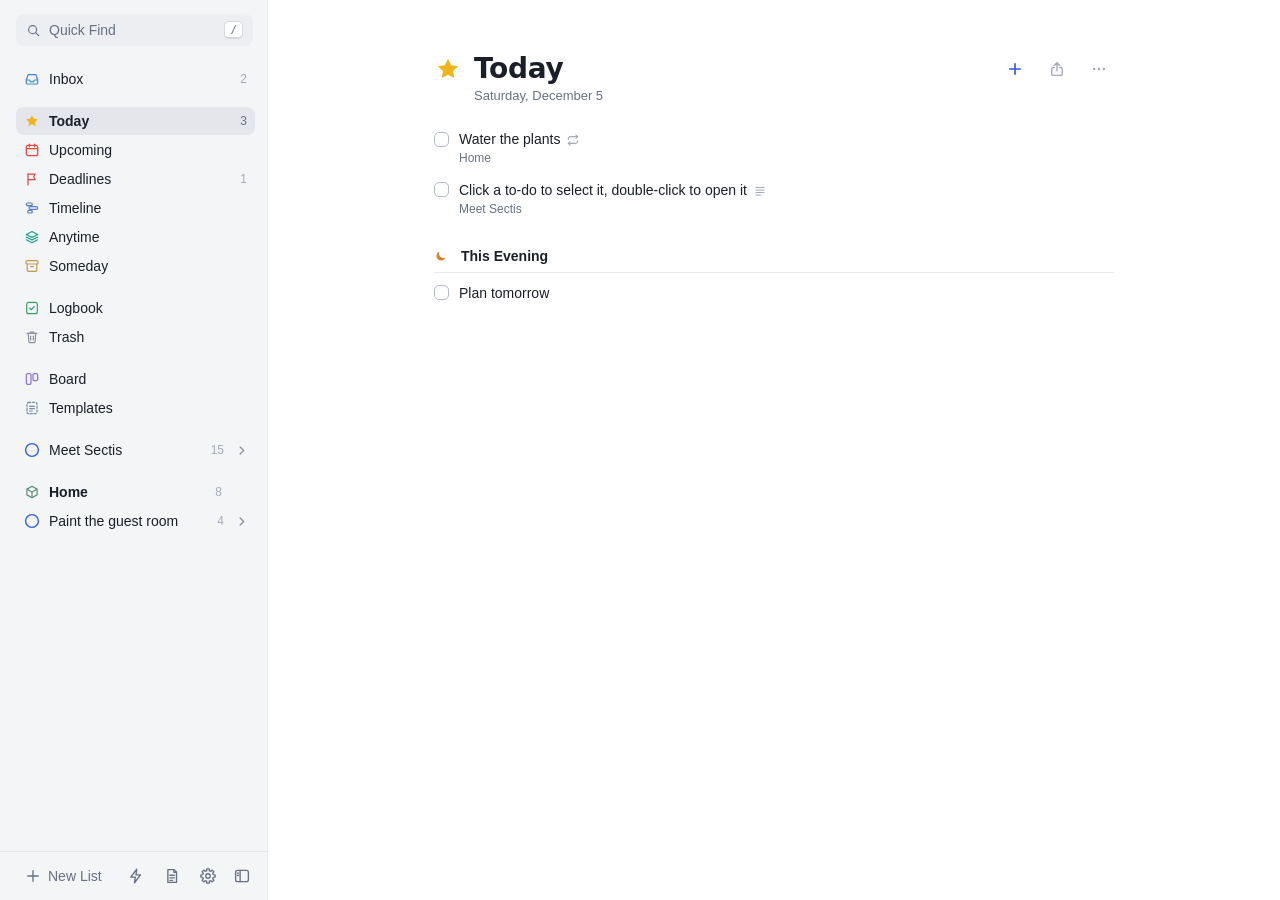
==== commit f45de4c4: "1.58.0: Backups keep the Notepad; saving can't fail quietly Fixes - Restoring a backup emptied the N" ====
--- a/index.html
+++ b/index.html
@@ -890,6 +890,9 @@
 .toast button { color: #9db4ff; font-weight: 650; padding: 2px 6px; border-radius: var(--r-s); white-space: nowrap; }
 .toast button:hover { background: rgba(255, 255, 255, .08); }
 .banner { position: sticky; top: 0; z-index: 15; display: flex; align-items: center; gap: 10px; padding: 8px 16px; background: var(--accent-tint); color: var(--fg); font-size: var(--fs-s); flex-wrap: wrap; }
+.banner.warn { background: color-mix(in srgb, var(--t-orange) 16%, var(--bg)); }
+.banner.warn > .ic { color: var(--t-orange); }
+.banner > span { flex: 1 1 260px; text-align: left; }
 
 /* Drag */
 .drag-ghost { position: fixed; left: 0; top: 0; z-index: 100; pointer-events: none; padding: 6px 12px; border-radius: var(--r-m); background: var(--pop); box-shadow: var(--shadow-pop); max-width: 300px; white-space: nowrap; overflow: hidden; text-overflow: ellipsis; font-size: var(--fs-s); display: flex; align-items: center; gap: 8px; }
@@ -1965,7 +1968,7 @@
 'use strict';
 const SECTIS_WEB = true;
 /* ===================== Utilities, dates, icons ===================== */
-const APP_VERSION = '1.57.0';
+const APP_VERSION = '1.58.0';
 const STORE_KEY = 'sectis.data.v1';
 const $ = (s, el = document) => el.querySelector(s);
 const $$ = (s, el = document) => Array.from(el.querySelectorAll(s));
@@ -1986,6 +1989,7 @@
 function debounce(fn, ms) { let t; const f = (...a) => { clearTimeout(t); t = setTimeout(() => fn(...a), ms); }; f.flush = () => { clearTimeout(t); fn(); }; return f; }
 function lsGet(k) { try { return localStorage.getItem(k); } catch (e) { return null; } }
 function lsSet(k, v) { try { localStorage.setItem(k, v); return true; } catch (e) { return false; } }
+function lsDel(k) { try { localStorage.removeItem(k); } catch (e) { /* ignore */ } }
 function plural(n, w, p) { return `${n} ${n === 1 ? w : (p || w + 's')}`; }
 
 /* ---- dates: every calendar date is a local 'YYYY-MM-DD' string ---- */
@@ -2019,7 +2023,7 @@
 function fmtTime(hm) { if (!hm) return ''; const [h, m] = hm.split(':').map(Number); return `${((h + 11) % 12) + 1}:${pad2(m)} ${h >= 12 ? 'PM' : 'AM'}`; }
 function deadlineInfo(s) {
   const n = diffDays(ui.today, s);
-  if (n < 0) return { text: n === -1 ? '1 day ago' : `${-n} days ago`, due: true };
+  if (n < 0) return { text: n === -1 ? '1 day overdue' : `${-n} days overdue`, due: true };
   if (n === 0) return { text: 'Today', due: true };
   if (n === 1) return { text: 'Tomorrow', due: false };
   if (n < 15) return { text: `${n} days left`, due: false };
@@ -2277,21 +2281,61 @@
 const getTag = (id) => idx.tag.get(id);
 const itemById = (id) => idx.todo.get(id) || idx.project.get(id);
 
-/* ---- persistence ---- */
-function loadState() {
-  let raw = lsGet(STORE_KEY), parsed = null;
+/* ---- persistence ----
+   Every save goes to two places on this device: localStorage, which is quick to read as Sectis
+   opens, and IndexedDB ('state'), which has no 5 MB limit. Sectis opens with whichever copy is
+   newer (99-start.js). If localStorage ever fills up, IndexedDB keeps everything and the stale
+   localStorage copy is removed once the new one is safe, so the next start reads IndexedDB.
+   If neither can save, a banner stays at the top until saving works again. */
+const IDB_STATE = 'state';
+const store = { ready: false, blocked: false, pending: null, writing: false, lsOk: true, idbOk: true };
+function persistLocal(json) {
+  store.lsOk = lsSet(STORE_KEY, json);
+  if (!backupsSupported() || store.blocked) { store.idbOk = false; saveHealth(); return; }
+  store.pending = json;
+  storeFlush();
+}
+/* writes the latest save to IndexedDB, one at a time; not before Sectis has read what's there */
+function storeFlush() {
+  if (store.writing || !store.ready || !store.pending) return;
+  store.writing = true;
+  (async () => {
+    while (store.pending) {
+      const json = store.pending; store.pending = null;
+      try { await idbSet(IDB_STATE, json); store.idbOk = true; } catch (e) { store.idbOk = false; }
+      // localStorage couldn't take the latest save: drop its older copy, now that IndexedDB has this one
+      if (store.idbOk && !store.lsOk && !store.pending) lsDel(STORE_KEY);
+    }
+    store.writing = false;
+    saveHealth();
+  })();
+}
+/* Sectis has read IndexedDB's copy (or couldn't: then it never writes over what it didn't read) */
+function storeReady(blocked) {
+  store.blocked = !!blocked; store.ready = true;
+  if (store.blocked) { if (!store.lsOk) { store.idbOk = false; saveHealth(); } return; }
+  if (!store.pending && S) store.pending = JSON.stringify(S); // so IndexedDB has a copy from the start
+  storeFlush();
+}
+function saveHealth() {
+  const failing = !store.lsOk && !store.idbOk;
+  if (failing === !!ui.saveFailing) return;
+  ui.saveFailing = failing;
+  if (typeof renderSaveBanner === 'function') renderSaveBanner();
+}
+function loadState(rawIn) {
+  let raw = rawIn || lsGet(STORE_KEY), parsed = null;
   if (raw) { try { parsed = JSON.parse(raw); } catch (e) { parsed = null; } }
   if (parsed) S = normalizeState(parsed);
   else { S = emptyState(); seedSample(); }
   reindex();
 }
-let saveFailedOnce = false;
 function saveNow() {
   if (!S) return;
   propagateLinks();
   S.savedAt = Date.now();
   const json = JSON.stringify(S);
-  if (!lsSet(STORE_KEY, json) && !saveFailedOnce) { saveFailedOnce = true; toast('Couldn’t save in this browser. Export a backup from Settings.'); }
+  persistLocal(json);
   ui.lastLocalWrite = S.savedAt;
   if (typeof fileSyncWrite === 'function') fileSyncWrite(json);
   syncLocalSaved();
@@ -3650,24 +3694,32 @@
   const T = T0();
   const all = upcomingItems();
   const items = all.filter(matchesTagFilter).sort((a, b) => (a.when < b.when ? -1 : a.when > b.when ? 1 : byToday(a, b)));
+  // What's due later shows on the day it's due, like the red dots on the calendar above. Something
+  // already listed on the day it starts shows there (with its deadline), not twice.
+  const listed = new Set(all.map((x) => x.id));
+  const dueAll = deadlineItems().filter((x) => x.deadline > T && !listed.has(x.id));
+  const due = dueAll.filter(matchesTagFilter).sort(byDeadline);
   const ghosts = templatePreviews();
-  const lastDate = [...items.map((x) => x.when), ...ghosts.map((g) => g.date)].sort().pop() || T;
+  const lastDate = [...items.map((x) => x.when), ...due.map((x) => x.deadline), ...ghosts.map((g) => g.date)].sort().pop() || T;
   let html = '';
   const rowsFor = (from, to, withDate) => {
     const its = items.filter((x) => x.when >= from && x.when <= to);
     const gs = ghosts.filter((g) => g.date >= from && g.date <= to).sort((a, b) => (a.date < b.date ? -1 : 1));
-    return { its, gs, html: its.map((x) => rowHTML(x, { parent: true, when: withDate })).join('') + gs.map((g) => ghostRowHTML(g.tpl, withDate ? g.date : null)).join('') };
+    const ds = due.filter((x) => x.deadline >= from && x.deadline <= to);
+    // the due ones sit below the day's own list, outside it: dropping there doesn't schedule anything
+    const dueHTML = ds.length ? `<div class="up-due" aria-label="Due">${ds.map((x) => rowHTML(x, { parent: true, when: false })).join('')}</div>` : '';
+    return { its, gs, ds, html: its.map((x) => rowHTML(x, { parent: true, when: withDate })).join('') + gs.map((g) => ghostRowHTML(g.tpl, withDate ? g.date : null)).join(''), dueHTML };
   };
   for (let i = 1; i <= 7; i++) {
     const d = addDays(T, i), r = rowsFor(d, d, false);
-    html += `<div class="day-h" data-zone="upcoming:${d}"><span class="day-n">${pd(d).getDate()}</span><span class="day-w">${i === 1 ? 'Tomorrow' : WEEKDAYS[dow(d)]}</span></div><div class="sec" data-sec="upcoming:${d}" data-ok="todayOrder">${r.html}</div>`;
+    html += `<div class="day-h" data-zone="upcoming:${d}"><span class="day-n">${pd(d).getDate()}</span><span class="day-w">${i === 1 ? 'Tomorrow' : WEEKDAYS[dow(d)]}</span></div><div class="sec" data-sec="upcoming:${d}" data-ok="todayOrder">${r.html}</div>${r.dueHTML}`;
   }
   let cursor = addDays(T, 8);
   const cm = pd(T).getMonth(), cy = pd(T).getFullYear();
   const endOfMonth = dateFromParts(cy, cm, daysInMonth(cy, cm));
   if (cursor <= endOfMonth) {
     const r = rowsFor(cursor, endOfMonth, true);
-    html += `<div class="day-h month" data-zone="upcoming:${cursor}"><span class="day-n">Rest of ${MONTHS[cm]}</span></div><div class="sec" data-sec="upcoming:${cursor}" data-ok="todayOrder">${r.html}</div>`;
+    html += `<div class="day-h month" data-zone="upcoming:${cursor}"><span class="day-n">Rest of ${MONTHS[cm]}</span></div><div class="sec" data-sec="upcoming:${cursor}" data-ok="todayOrder">${r.html}</div>${r.dueHTML}`;
     cursor = addDays(endOfMonth, 1);
   }
   let m = monthIndex(cursor) ; const lastM = Math.max(monthIndex(lastDate), monthIndex(T) + 3);
@@ -3676,14 +3728,14 @@
     const y = Math.floor(m / 12), mo = m % 12;
     const from = dateFromParts(y, mo, Math.max(1, m === monthIndex(cursor) ? pd(cursor).getDate() : 1)), to = dateFromParts(y, mo, daysInMonth(y, mo));
     const r = rowsFor(from, to, true);
-    html += `<div class="day-h month" data-zone="upcoming:${from}"><span class="day-n">${MONTHS[mo]}${y !== cy ? ' ' + y : ''}</span></div><div class="sec" data-sec="upcoming:${from}" data-ok="todayOrder">${r.html}</div>`;
+    html += `<div class="day-h month" data-zone="upcoming:${from}"><span class="day-n">${MONTHS[mo]}${y !== cy ? ' ' + y : ''}</span></div><div class="sec" data-sec="upcoming:${from}" data-ok="todayOrder">${r.html}</div>${r.dueHTML}`;
   }
   if (lastM > capM) {
     const from = dateFromParts(Math.floor((capM + 1) / 12), (capM + 1) % 12, 1);
     const r = rowsFor(from, '9999-12-31', true);
-    if (r.its.length || r.gs.length) html += `<div class="day-h month" data-zone="upcoming:${from}"><span class="day-n">Later</span></div><div class="sec" data-sec="upcoming:${from}" data-ok="todayOrder">${r.html}</div>`;
-  }
-  return headerHTML('upcoming') + tagBarHTML(all) + upcomingCalHTML() + `<div class="list">${html}</div>`;
+    if (r.its.length || r.gs.length || r.ds.length) html += `<div class="day-h month" data-zone="upcoming:${from}"><span class="day-n">Later</span></div><div class="sec" data-sec="upcoming:${from}" data-ok="todayOrder">${r.html}</div>${r.dueHTML}`;
+  }
+  return headerHTML('upcoming') + tagBarHTML(all.concat(dueAll)) + upcomingCalHTML() + `<div class="list">${html}</div>`;
 }
 function groupedView(key, todoFilter, somedayProjects) {
   const todosAll = S.todos.filter(todoFilter);
@@ -4967,13 +5019,17 @@
     items.push({ label: 'Move…', icon: 'move', fn: () => openMove([id], el) });
     items.push({ sep: 1 }, { label: 'Stop Repeating', icon: 'x', danger: true, fn: () => stopRepeating(id) });
   } else {
+    // the same order as for several selected (batchMenuItems) and for a project: when it happens,
+    // then how it's filed, then copies, then finishing it
     if (t.status !== 'open') items.push(completedMenuItem([id], el), { sep: 1 });
     items.push({ label: 'When…', icon: 'calendar', hint: 'S', fn: () => openWhen([id], el) });
     items.push({ label: t.deadline ? `Deadline: ${fmtDate(t.deadline, { weekday: false })}…` : 'Deadline…', icon: 'flag', hint: 'D', fn: () => openWhen([id], el, 'deadline') });
     if (t.deadline) items.push({ label: 'Remove Deadline', icon: 'x', fn: () => applyDeadline([id], null) });
+    items.push({ label: t.templateId ? 'Edit Repeat…' : 'Repeat…', icon: 'repeat', hint: 'R', fn: () => (t.templateId && getT(t.templateId) && !getT(t.templateId).trashed ? openTplModal(t.templateId) : openRepeat(id, el)) });
+    items.push({ sep: 1 }, priorityMenuItem([id], el));
+    items.push({ label: 'Tags…', icon: 'tag', hint: '#', fn: () => openTagPicker([id], el) });
+    items.push(colorMenuItem('t', t, el));
     items.push({ label: 'Move…', icon: 'move', hint: 'M', fn: () => openMove([id], el) });
-    items.push({ label: t.templateId ? 'Edit Repeat…' : 'Repeat…', icon: 'repeat', hint: 'R', fn: () => (t.templateId && getT(t.templateId) && !getT(t.templateId).trashed ? openTplModal(t.templateId) : openRepeat(id, el)) });
-    items.push({ sep: 1 }, priorityMenuItem([id], el), colorMenuItem('t', t, el));
     if (t.status === 'open') items.push({ label: t.waitFor ? `Waiting on ${t.waitFor}…` : 'Waiting For…', icon: 'hourglass', hint: 'W', fn: () => openWaiting([id], el) });
     if (t.waitFor) items.push({ label: 'Stop Waiting', icon: 'x', fn: () => stopWaiting([id]) });
     if (!t.templateId) items.push({ label: 'Also Add To…', icon: 'link', fn: () => openAlsoAddTo([id], el) });
@@ -5089,24 +5145,28 @@
   const todos = ids.filter((x) => getT(x));
   const loggable = loggableItems(ids);
   const close = () => { if (ui.selectMode) { ui.selectMode = false; ui.sel.clear(); render(); } };
+  // the same order as one to-do's menu (todoMenu): when, how it's filed, copies, finishing
   return [
     { header: `${n} Selected` },
+    ...(completedItems(ids).length ? [completedMenuItem(ids, anchor, endSelectAfter)] : []),
+    { label: 'When…', icon: 'calendar', hint: 'S', fn: () => endSelectAfter(openWhen(ids, anchor)) },
+    { label: 'Today', icon: 'star', hint: 'T', fn: () => { applyWhen(ids, 'today'); close(); } },
+    { label: 'Deadline…', icon: 'flag', hint: 'D', fn: () => endSelectAfter(openWhen(ids, anchor, 'deadline')) },
+    { sep: 1 },
+    { label: 'Priority…', icon: 'priority', hint: 'P', fn: () => endSelectAfter(openPriority(ids, anchor)) },
     { label: 'Tags…', icon: 'tag', hint: '#', fn: () => endSelectAfter(openTagPicker(ids, anchor)) },
-    { label: 'When…', icon: 'calendar', hint: 'S', fn: () => endSelectAfter(openWhen(ids, anchor)) },
-    { label: 'Move…', icon: 'move', hint: 'M', disabled: !todos.length, fn: () => endSelectAfter(openMove(todos, anchor)) },
-    { label: 'Also Add To…', icon: 'link', disabled: !todos.length, fn: () => endSelectAfter(openAlsoAddTo(todos, anchor)) },
-    { label: 'Deadline…', icon: 'flag', hint: 'D', fn: () => endSelectAfter(openWhen(ids, anchor, 'deadline')) },
-    { label: 'Priority…', icon: 'priority', hint: 'P', fn: () => endSelectAfter(openPriority(ids, anchor)) },
     { label: 'Color…', icon: 'palette', fn: () => endSelectAfter(openColorFor(ids.map(itemById), anchor)) },
     ...(ids.some((x) => placeColor(itemById(x))) ? [{ label: 'Remove Colors', icon: 'x', fn: () => { removeColors(ids.map(itemById)); close(); } }] : []),
-    ...(completedItems(ids).length ? [completedMenuItem(ids, anchor, endSelectAfter)] : []),
+    { label: 'Move…', icon: 'move', hint: 'M', disabled: !todos.length, fn: () => endSelectAfter(openMove(todos, anchor)) },
     { label: 'Waiting For…', icon: 'hourglass', hint: 'W', disabled: !todos.length, fn: () => endSelectAfter(openWaiting(todos, anchor)) },
-    { label: 'Today', icon: 'star', hint: 'T', fn: () => { applyWhen(ids, 'today'); close(); } },
+    { label: 'Also Add To…', icon: 'link', disabled: !todos.length, fn: () => endSelectAfter(openAlsoAddTo(todos, anchor)) },
+    { sep: 1 },
+    ...checklistMenuItems(ids).map((it) => Object.assign(it, { fn: ((f) => () => { f(); close(); })(it.fn) })),
+    { label: 'Share…', icon: 'share', fn: () => openShare({ type: 'items', ids }) },
+    { sep: 1 },
     { label: 'Complete', icon: 'check', hint: 'K', fn: () => { completeIds(ids); ui.sel.clear(); ui.selectMode = false; render(); } },
     { label: loggable.some((x) => x.status === 'open') ? 'Complete & Move to Logbook' : 'Move to Logbook', icon: 'logbook', disabled: !loggable.length, fn: () => { logItems(ids); ui.sel.clear(); ui.selectMode = false; render(); } },
     { label: 'Delete', icon: 'trash', danger: true, fn: () => { trashItems(ids); ui.selectMode = false; render(); } },
-    ...checklistMenuItems(ids).map((it) => Object.assign(it, { fn: ((f) => () => { f(); close(); })(it.fn) })),
-    { label: 'Share…', icon: 'share', fn: () => openShare({ type: 'items', ids }) },
     { label: 'Clear Selection', icon: 'x', fn: () => { ui.sel.clear(); ui.selectMode = false; render(); } },
     { sep: 1 },
   ];
@@ -5834,7 +5894,7 @@
   const name = `sectis-backup-${T0()}.json`;
   const n = S.todos.filter((t) => !t.trashed).length;
   const canSave = SECTIS_WEB && !IN_FRAME;
-  openLayer({ modal: true, html: `<div class="modal-h"><h2>Export Backup</h2><button class="ib" data-action="close-layer" aria-label="Close">${ic('x')}</button></div><div class="modal-b"><p style="margin-top:0">${plural(n, 'to-do')}, ${plural(S.projects.length, 'project')}, ${plural(S.areas.length, 'area')} and ${plural(S.tags.length, 'tag')}. ${canSave ? 'Save the file somewhere safe, or copy the text.' : 'Copy the text and keep it in a file somewhere safe.'}</p><textarea class="ta" id="ex-ta" readonly aria-label="Backup data">${esc(json)}</textarea><p class="note" id="ex-note"></p></div><div class="modal-f"><button class="btn${canSave ? '' : ' primary'}" data-ex="copy">Copy</button>${canSave ? `<button class="btn primary" data-ex="file">Save ${esc(name)}</button>` : ''}</div>`,
+  openLayer({ modal: true, html: `<div class="modal-h"><h2>Export Backup</h2><button class="ib" data-action="close-layer" aria-label="Close">${ic('x')}</button></div><div class="modal-b"><p style="margin-top:0">${plural(n, 'to-do')}, ${plural(S.projects.length, 'project')}, ${plural(S.areas.length, 'area')}, ${plural(S.tags.length, 'tag')} and ${plural(S.notes.length, 'note')}. ${canSave ? 'Save the file somewhere safe, or copy the text.' : 'Copy the text and keep it in a file somewhere safe.'}</p><textarea class="ta" id="ex-ta" readonly aria-label="Backup data">${esc(json)}</textarea><p class="note" id="ex-note"></p></div><div class="modal-f"><button class="btn${canSave ? '' : ' primary'}" data-ex="copy">Copy</button>${canSave ? `<button class="btn primary" data-ex="file">Save ${esc(name)}</button>` : ''}</div>`,
     onMount: (el) => el.addEventListener('click', async (e) => {
       const b = e.target.closest('[data-ex]'); if (!b) return;
       const note = $('#ex-note', el);
@@ -6142,7 +6202,7 @@
       for (const id of [...ui.sel]) if (!itemById(id)) ui.sel.delete(id);
       if (ui.editing && !getT(ui.editing)) ui.editing = null;
       undoStack.length = 0; // undo would otherwise roll back changes made on the other device
-      S.savedAt = Date.now(); lsSet(STORE_KEY, JSON.stringify(S));
+      S.savedAt = Date.now(); persistLocal(JSON.stringify(S));
       if (typeof fileSyncWrite === 'function') fileSyncWrite(JSON.stringify(S));
     } finally { Y.applying = false; }
     if (!opts.theirs) Y.cursor = cursor; // (copies read while sending don't move it: changes before them may still be on the way)
@@ -6475,7 +6535,14 @@
     const req = indexedDB.open('sectis', 1);
     req.onupgradeneeded = () => req.result.createObjectStore('kv');
     req.onerror = () => reject(req.error);
-    req.onsuccess = () => { const db = req.result; const tx = db.transaction('kv', mode); const st = tx.objectStore('kv'); const r = fn(st); tx.oncomplete = () => { resolve(r && 'result' in r ? r.result : undefined); db.close(); }; tx.onerror = () => reject(tx.error); };
+    req.onsuccess = () => {
+      const db = req.result; let tx, r;
+      try { tx = db.transaction('kv', mode); r = fn(tx.objectStore('kv')); } catch (e) { db.close(); reject(e); return; }
+      tx.oncomplete = () => { resolve(r && 'result' in r ? r.result : undefined); db.close(); };
+      // a full disk aborts the transaction rather than failing the request: either way, say so
+      tx.onerror = () => { db.close(); reject(tx.error); };
+      tx.onabort = () => { db.close(); reject(tx.error || new Error('IndexedDB write aborted')); };
+    };
   });
 }
 const idbGet = (k) => idb('readonly', (s) => s.get(k));
@@ -6494,7 +6561,7 @@
   const text = await (await fileSync.handle.getFile()).text();
   if (text.trim()) {
     const data = JSON.parse(text);
-    if (Array.isArray(data.todos) && (data.savedAt || 0) > (S.savedAt || 0)) { S = normalizeState(data); reindex(); generateRepeats(); lsSet(STORE_KEY, JSON.stringify(S)); render(); toast(`Loaded ${fileSync.name}`); return; }
+    if (Array.isArray(data.todos) && (data.savedAt || 0) > (S.savedAt || 0)) { S = normalizeState(data); reindex(); generateRepeats(); persistLocal(JSON.stringify(S)); render(); toast(`Loaded ${fileSync.name}`); return; }
   }
   fileSyncWrite(JSON.stringify(S));
 }
@@ -6547,12 +6614,30 @@
   hideFileBanner(); toast('Disconnected. Your to-dos stay in this browser.');
 }
 function showFileBanner() {
-  const b = $('#banner'); if (!b) return;
+  const b = $('#banner'); if (!b || ui.saveFailing) return;
   b.innerHTML = `<div class="banner">${ic('file')}<span>Allow Sectis to keep saving to <b>${esc(fileSync.name || 'your data file')}</b>.</span><button class="btn primary" data-fs="reconnect">Reconnect</button><button class="btn" data-fs="unlink">Disconnect</button></div>`;
   b.hidden = false;
   b.onclick = (e) => { const x = e.target.closest('[data-fs]'); if (!x) return; if (x.dataset.fs === 'reconnect') fileSyncReconnect(); else fileSyncUnlink(); };
 }
 function hideFileBanner() { const b = $('#banner'); if (b) { b.hidden = true; b.innerHTML = ''; } }
+/* while neither localStorage nor IndexedDB can save (02-model.js), say so until it's fixed */
+function renderSaveBanner() {
+  const b = $('#banner'); if (!b) return;
+  if (!ui.saveFailing) { if (b.dataset.kind === 'save') { delete b.dataset.kind; hideFileBanner(); if (fileSync.needsPermission) showFileBanner(); } return; }
+  b.dataset.kind = 'save';
+  b.innerHTML = `<div class="banner warn">${ic('info')}<span><b>Sectis can’t save your latest changes in this browser.</b> Export a backup so nothing is lost.</span><button class="btn primary" data-sv="export">Export Backup</button><button class="btn" data-sv="retry">Try Again</button></div>`;
+  b.hidden = false;
+  b.onclick = (e) => { const x = e.target.closest('[data-sv]'); if (!x) return; if (x.dataset.sv === 'export') openExport(); else { saveNow(); setTimeout(() => { if (ui.saveFailing) toast('Still can’t save here. Export a backup.'); }, 800); } };
+}
+
+/* Ask the browser to keep Sectis's data even when the disk runs low (and Safari not to clear
+   it after a week away). Browsers decide for themselves; asking again after a week is harmless. */
+function askToKeepData() {
+  if (!SECTIS_WEB || IN_FRAME || !navigator.storage || !navigator.storage.persist || !hasRealData()) return;
+  const last = Number(lsGet('sectis.persistAsked') || 0);
+  if (Date.now() - last < 7 * 864e5) return;
+  navigator.storage.persisted().then((yes) => { if (yes) return true; lsSet('sectis.persistAsked', String(Date.now())); return navigator.storage.persist(); }).catch(() => {});
+}
 
 /* ---- start ---- */
 function restoreView() {
@@ -6564,11 +6649,11 @@
   else if (type === 'area' && id && getA(id)) ui.view = { type, id };
   else ui.view = { type: 'today' };
 }
-function init() {
+function init(raw) {
   // headings become sub-projects as the data loads: keep a copy of how it was, just in case
-  const before = lsGet(STORE_KEY);
+  const before = raw || lsGet(STORE_KEY);
   const hadHeadings = !!before && /"headings":\s*\[\s*\{|"headingId":\s*"/.test(before);
-  loadState();
+  loadState(before);
   if (hadHeadings) { saveSoon(); backupRaw(before, 'convert'); }
   loadExpanded();
   loadBoard();
@@ -6587,7 +6672,7 @@
   window.addEventListener('hashchange', () => openFromAddress());
   setInterval(tick, 20000);
   setTimeout(checkReminders, 1500);
-  setTimeout(dailyBackup, 6000);
+  setTimeout(() => { dailyBackup(); askToKeepData(); }, 6000);
   document.addEventListener('visibilitychange', () => { if (document.visibilityState === 'visible') tick(); });
   mq.addEventListener && mq.addEventListener('change', () => { if (!isMobile()) ui.mobile = 'list'; render(); });
   window.addEventListener('resize', debounce(() => { if (layers.length) layers.forEach((L) => L.el.classList.contains('pop') && placePop(L.el, L.anchor)); }, 120));
@@ -8517,13 +8602,17 @@
   return {
     todos: (data.todos || []).filter((t) => !t.trashed && !t.isTemplate && !t.isDraft && t.status === 'open').length,
     projects: (data.projects || []).filter((p) => !p.trashed && !p.isTemplate && p.status === 'open').length,
+    notes: Array.isArray(data.notes) ? data.notes.length : null, // null: a backup from before notes were kept
   };
 }
+/* everything a backup keeps and a restore puts back: to-dos, projects, areas and tags, and the
+   Notepad, smart lists and focuses (which backups before 1.58 left out) */
+const BK_KINDS = ['todos', 'projects', 'headings', 'areas', 'tags', 'smart', 'focuses', 'notes'];
 async function makeBackup(reason = 'daily', raw = null) {
   if (!backupsSupported()) return false;
   try {
     const list = (await idbGet(BK_INDEX)) || [];
-    const snap = raw ? JSON.parse(raw) : { schema: S.schema, savedAt: S.savedAt, todos: S.todos.filter((t) => !t.isDraft), projects: S.projects, headings: S.headings, areas: S.areas, tags: S.tags };
+    const snap = raw ? JSON.parse(raw) : Object.assign({ schema: S.schema, savedAt: S.savedAt }, Object.fromEntries(BK_KINDS.map((k) => [k, k === 'todos' ? S.todos.filter((t) => !t.isDraft) : S[k]])));
     const data = raw || JSON.stringify(snap);
     const key = 'backup:' + Date.now();
     await idbSet(key, data);
@@ -8547,9 +8636,11 @@
     await makeBackup('daily');
   } catch (e) { /* storage unavailable here */ } finally { bk.running = false; }
 }
+/* Puts a backup's lists back. A backup from before 1.58 has no notes, smart lists or focuses:
+   those stay as they are now instead of being emptied. */
 function restoreSnapshot(data) {
   commit('Restore Backup', () => {
-    for (const k of ['todos', 'projects', 'headings', 'areas', 'tags', 'smart', 'focuses', 'notes']) S[k] = Array.isArray(data[k]) ? data[k] : [];
+    for (const k of BK_KINDS) if (Array.isArray(data[k])) S[k] = data[k]; else if (k === 'headings') S[k] = [];
     S = normalizeState(S);
   });
 }
@@ -8557,11 +8648,11 @@
   let list = null;
   try { list = backupsSupported() ? (await idbGet(BK_INDEX)) || [] : null; } catch (e) { list = null; }
   const when = (b) => { const d = new Date(b.at); return `${fmtDate(ymd(d), { weekday: true })}, ${d.toLocaleTimeString([], { hour: 'numeric', minute: '2-digit' })}`; };
-  const rows = () => (list || []).map((b) => `<div class="bk-row"><div class="bk-main"><b>${esc(when(b))}</b><small>${esc(BK_LABELS[b.reason] || b.reason)} · ${plural(b.counts.todos, 'open to-do')}, ${plural(b.counts.projects, 'project')}</small></div><button class="btn" data-bk="copy" data-key="${b.key}">Copy</button><button class="btn" data-bk="restore" data-key="${b.key}">Restore</button></div>`).join('');
+  const rows = () => (list || []).map((b) => `<div class="bk-row"><div class="bk-main"><b>${esc(when(b))}</b><small>${esc(BK_LABELS[b.reason] || b.reason)} · ${plural(b.counts.todos, 'open to-do')}, ${plural(b.counts.projects, 'project')}${b.counts.notes != null ? `, ${plural(b.counts.notes, 'note')}` : ''}</small></div><button class="btn" data-bk="copy" data-key="${b.key}">Copy</button><button class="btn" data-bk="restore" data-key="${b.key}">Restore</button></div>`).join('');
   const body = list === null ? '<p class="note" style="margin:0">Backups aren’t available in this browser.</p>'
     : list.length ? rows() : '<p class="note" style="margin:0">No backups yet. The first one is saved later today.</p>';
   const L = openLayer({ modal: true, html: `<div class="modal-h"><h2>Backups</h2><button class="ib" data-action="close-layer" aria-label="Close">${ic('x')}</button></div>
-    <div class="modal-b"><p style="margin-top:0">Sectis keeps a copy of your to-dos on this device once a day for the last 14 days, plus a copy before big changes like importing or restoring. Each device keeps its own.</p><div class="bk-list">${body}</div><p class="note" id="bk-note"></p></div>
+    <div class="modal-b"><p style="margin-top:0">Sectis keeps a copy of your to-dos and notes on this device once a day for the last 14 days, plus a copy before big changes like importing or restoring. Each device keeps its own.</p><div class="bk-list">${body}</div><p class="note" id="bk-note"></p></div>
     <div class="modal-f">${list ? '<button class="btn" data-bk="now">Back Up Now</button>' : ''}<button class="btn primary" data-action="close-layer">Done</button></div>`,
     onMount: (el) => el.addEventListener('click', async (e) => {
       const b = e.target.closest('[data-bk]'); if (!b) return;
@@ -8571,7 +8662,7 @@
       if (!raw) { note.textContent = 'That backup couldn’t be read.'; return; }
       const meta = (list || []).find((x) => x.key === b.dataset.key);
       if (b.dataset.bk === 'copy') { copyText(JSON.stringify(Object.assign({ app: 'Sectis', version: APP_VERSION, exportedAt: new Date().toISOString() }, JSON.parse(raw))), null, note); return; }
-      const ok = await confirmDialog({ title: 'Restore this backup?', body: `Your lists will go back to how they were on ${esc(when(meta))}.${Y.enabled ? ' Your other synced devices will change too.' : ''} A copy of what you have now is saved first, and you can undo right after.`, ok: 'Restore' });
+      const ok = await confirmDialog({ title: 'Restore this backup?', body: `Your lists will go back to how they were on ${esc(when(meta))}.${meta.counts.notes == null ? ' This backup is from before Sectis kept the Notepad, smart lists and focuses in backups, so those stay as they are now.' : ''}${Y.enabled ? ' Your other synced devices will change too.' : ''} A copy of what you have now is saved first, and you can undo right after.`, ok: 'Restore' });
       if (!ok) return;
       await makeBackup('restore');
       restoreSnapshot(JSON.parse(raw));
@@ -10803,7 +10894,7 @@
 
 /* ===================== Deadlines =====================
    Everything with a deadline, across all projects and areas, soonest first:
-   Overdue, Today, Tomorrow, This Week, then by month. Checked items stay until they're logged,
+   Overdue, Today, Tomorrow, Within a Week (the 7 days ahead), then by month. Checked items stay until they're logged,
    like everywhere else. Dropping to-dos on Deadlines in the sidebar asks for a deadline. */
 function deadlineItems() {
   const has = (x) => !!x.deadline && !x.isTemplate && !x.trashed && inFocus(x);
@@ -10819,7 +10910,7 @@
     if (d < T && x.status === 'open') put('overdue', 'Overdue', x);
     else if (d <= T) put('today', 'Today', x);
     else if (d === tm) put('tomorrow', 'Tomorrow', x);
-    else if (d <= wk) put('week', 'This Week', x);
+    else if (d <= wk) put('week', 'Within a Week', x);
     else { const dd = pd(d); put('m' + d.slice(0, 7), (d.slice(0, 7) === T.slice(0, 7) ? 'Rest of ' : '') + MONTHS[dd.getMonth()] + (dd.getFullYear() !== cy ? ' ' + dd.getFullYear() : ''), x); }
   });
   // Overdue first even when a checked item from an earlier day sorted ahead of it
@@ -10833,7 +10924,9 @@
 function viewDeadlines() {
   const all = deadlineItems(), items = all.filter(matchesTagFilter);
   const c = deadlineCounts();
-  const sub = c.overdue ? `${plural(c.overdue, 'overdue item')} · ${c.soon} due within a week` : c.soon ? `${c.soon} due within a week` : '';
+  // the sidebar's count includes the overdue ones (like Today's); here they're said apart
+  const ahead = c.soon - c.overdue;
+  const sub = c.overdue ? `${c.overdue} overdue${ahead ? ` · ${ahead} more due within a week` : ''}` : ahead ? `${ahead} due within a week` : '';
   let html = '';
   deadlineGroups(items).forEach((g) => {
     const n = g.items.filter((x) => x.status === 'open').length;
@@ -13559,7 +13652,7 @@
 function dayMenu(sec, label, at) {
   openMenu(at, [{ header: label }, { label: `New To-Do ${sec === 'evening' ? 'This Evening' : 'on ' + label}`, icon: 'plus', fn: () => newTodo({ sec }) }, ...pasteIntoItems(sec)]);
 }
-// a group in Deadlines (Overdue, Tomorrow, This Week…): move all its deadlines at once, or select them
+// a group in Deadlines (Overdue, Tomorrow, Within a Week…): move all its deadlines at once, or select them
 function deadlineGroupMenu(key, at) {
   const g = deadlineGroups(deadlineItems().filter(matchesTagFilter)).find((x) => x.key === key);
   if (!g) return;
@@ -14185,8 +14278,23 @@
   } else metas.forEach((m) => m.setAttribute('content', /dark/.test(m.getAttribute('media') || '') ? '#18191c' : '#ffffff'));
 }
 
-/* ===================== Start ===================== */
-init();
+/* ===================== Start =====================
+   Sectis opens with the newer of its two copies on this device: localStorage's or IndexedDB's
+   (see persistence in 02-model.js). Reading IndexedDB takes a moment; if it doesn't answer, Sectis
+   opens with localStorage's copy and leaves IndexedDB's alone. */
+(async () => {
+  const ls = lsGet(STORE_KEY);
+  let raw = ls, blocked = false;
+  if (backupsSupported()) {
+    try {
+      const saved = await withTimeout(idbGet(IDB_STATE), 2500, 'IndexedDB didn’t answer');
+      const at = (text) => { const m = /"savedAt":(\d+)/.exec(text.slice(0, 300)); if (m) return Number(m[1]); try { return JSON.parse(text).savedAt || 0; } catch (e) { return -1; } };
+      if (typeof saved === 'string' && (!ls || at(saved) > at(ls))) raw = saved;
+    } catch (e) { blocked = true; }
+  }
+  init(raw);
+  storeReady(blocked);
+})();
 
 })();
 </script>
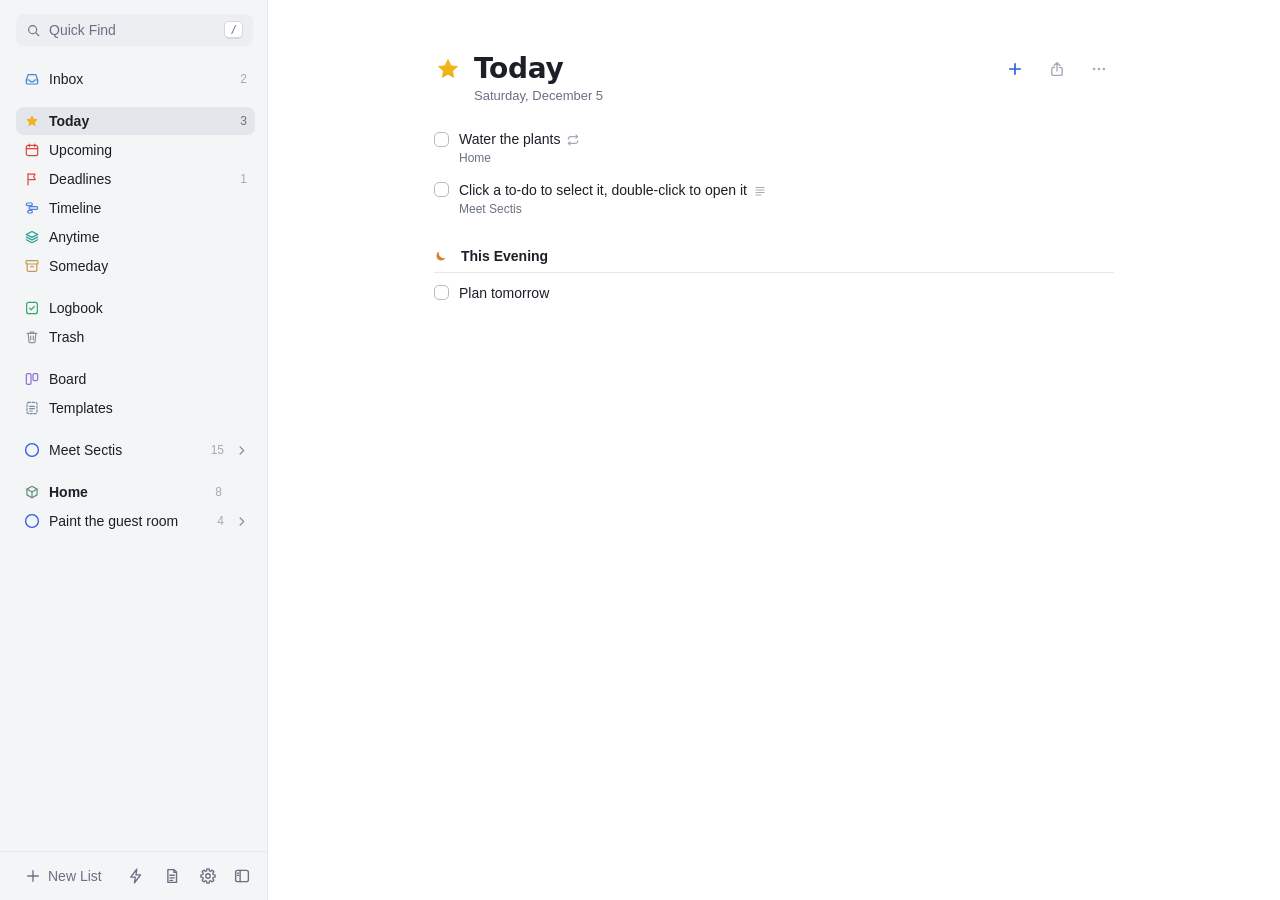
==== commit 5aec7266: "1.59.0: Board cards, narrow Timeline, shades, iPhone rows - Board cards: a to-do's title gets the co" ====
--- a/index.html
+++ b/index.html
@@ -97,6 +97,7 @@
   --t-brown: #94673e;
   --tg-tint: 14%;
   --tg-ink: 52%;
+  --sh-l: 72%; --sh-d: 76%; /* Light and Deep shades: how much of the plain color they keep */
   --hl: #fde58f;
   --raise: #ffffff;
   --nav-on: #e4e6eb;
@@ -154,6 +155,7 @@
     --t-brown: #c99d72;
     --tg-tint: 18%;
     --tg-ink: 66%;
+    --sh-l: 62%; --sh-d: 80%; /* on a dark background Deep keeps more color, or it fades into it */
     --hl: rgba(222, 178, 44, .42);
     --raise: #44464e;
     --nav-on: #323439;
@@ -212,6 +214,7 @@
   --t-brown: #c99d72;
   --tg-tint: 18%;
   --tg-ink: 66%;
+  --sh-l: 62%; --sh-d: 80%; /* on a dark background Deep keeps more color, or it fades into it */
   --hl: rgba(222, 178, 44, .42);
   --raise: #44464e;
   --nav-on: #323439;
@@ -269,6 +272,7 @@
   --t-brown: #94673e;
   --tg-tint: 14%;
   --tg-ink: 52%;
+  --sh-l: 72%; --sh-d: 76%; /* Light and Deep shades: how much of the plain color they keep */
   --hl: #fde58f;
   --raise: #ffffff;
   --nav-on: #e4e6eb;
@@ -277,19 +281,20 @@
   color-scheme: light;
 }
 :root {
-  /* the palette's Light and Deep shades, mixed from each plain color (so they follow the theme) */
-  --t-red-l: color-mix(in oklab, var(--t-red) 62%, #fff); --t-red-d: color-mix(in oklab, var(--t-red) 68%, #000);
-  --t-orange-l: color-mix(in oklab, var(--t-orange) 62%, #fff); --t-orange-d: color-mix(in oklab, var(--t-orange) 68%, #000);
-  --t-yellow-l: color-mix(in oklab, var(--t-yellow) 62%, #fff); --t-yellow-d: color-mix(in oklab, var(--t-yellow) 68%, #000);
-  --t-lime-l: color-mix(in oklab, var(--t-lime) 62%, #fff); --t-lime-d: color-mix(in oklab, var(--t-lime) 68%, #000);
-  --t-green-l: color-mix(in oklab, var(--t-green) 62%, #fff); --t-green-d: color-mix(in oklab, var(--t-green) 68%, #000);
-  --t-teal-l: color-mix(in oklab, var(--t-teal) 62%, #fff); --t-teal-d: color-mix(in oklab, var(--t-teal) 68%, #000);
-  --t-cyan-l: color-mix(in oklab, var(--t-cyan) 62%, #fff); --t-cyan-d: color-mix(in oklab, var(--t-cyan) 68%, #000);
-  --t-blue-l: color-mix(in oklab, var(--t-blue) 62%, #fff); --t-blue-d: color-mix(in oklab, var(--t-blue) 68%, #000);
-  --t-indigo-l: color-mix(in oklab, var(--t-indigo) 62%, #fff); --t-indigo-d: color-mix(in oklab, var(--t-indigo) 68%, #000);
-  --t-purple-l: color-mix(in oklab, var(--t-purple) 62%, #fff); --t-purple-d: color-mix(in oklab, var(--t-purple) 68%, #000);
-  --t-pink-l: color-mix(in oklab, var(--t-pink) 62%, #fff); --t-pink-d: color-mix(in oklab, var(--t-pink) 68%, #000);
-  --t-brown-l: color-mix(in oklab, var(--t-brown) 62%, #fff); --t-brown-d: color-mix(in oklab, var(--t-brown) 68%, #000);
+  /* the palette's Light and Deep shades, mixed from each plain color (so they follow the theme);
+     --sh-l and --sh-d differ by theme so neither shade fades into the background */
+  --t-red-l: color-mix(in oklab, var(--t-red) var(--sh-l), #fff); --t-red-d: color-mix(in oklab, var(--t-red) var(--sh-d), #000);
+  --t-orange-l: color-mix(in oklab, var(--t-orange) var(--sh-l), #fff); --t-orange-d: color-mix(in oklab, var(--t-orange) var(--sh-d), #000);
+  --t-yellow-l: color-mix(in oklab, var(--t-yellow) var(--sh-l), #fff); --t-yellow-d: color-mix(in oklab, var(--t-yellow) var(--sh-d), #000);
+  --t-lime-l: color-mix(in oklab, var(--t-lime) var(--sh-l), #fff); --t-lime-d: color-mix(in oklab, var(--t-lime) var(--sh-d), #000);
+  --t-green-l: color-mix(in oklab, var(--t-green) var(--sh-l), #fff); --t-green-d: color-mix(in oklab, var(--t-green) var(--sh-d), #000);
+  --t-teal-l: color-mix(in oklab, var(--t-teal) var(--sh-l), #fff); --t-teal-d: color-mix(in oklab, var(--t-teal) var(--sh-d), #000);
+  --t-cyan-l: color-mix(in oklab, var(--t-cyan) var(--sh-l), #fff); --t-cyan-d: color-mix(in oklab, var(--t-cyan) var(--sh-d), #000);
+  --t-blue-l: color-mix(in oklab, var(--t-blue) var(--sh-l), #fff); --t-blue-d: color-mix(in oklab, var(--t-blue) var(--sh-d), #000);
+  --t-indigo-l: color-mix(in oklab, var(--t-indigo) var(--sh-l), #fff); --t-indigo-d: color-mix(in oklab, var(--t-indigo) var(--sh-d), #000);
+  --t-purple-l: color-mix(in oklab, var(--t-purple) var(--sh-l), #fff); --t-purple-d: color-mix(in oklab, var(--t-purple) var(--sh-d), #000);
+  --t-pink-l: color-mix(in oklab, var(--t-pink) var(--sh-l), #fff); --t-pink-d: color-mix(in oklab, var(--t-pink) var(--sh-d), #000);
+  --t-brown-l: color-mix(in oklab, var(--t-brown) var(--sh-l), #fff); --t-brown-d: color-mix(in oklab, var(--t-brown) var(--sh-d), #000);
 }
 
 
@@ -945,6 +950,14 @@
   .row { padding: 10px 6px; align-items: center; }
   .row .r-line { min-height: 24px; }
   .cb { margin-top: 0; border-radius: var(--r-s); }
+  /* a to-do whose title wraps keeps its checkbox beside the first line, not halfway down */
+  .row.todo { align-items: flex-start; }
+  .row.todo > .cb { margin-top: 2px; }
+  .row.todo > .r-right { min-height: 24px; }
+  /* the tag bar is one row you swipe along, running to the screen's edge */
+  .tagbar { flex-wrap: nowrap; overflow-x: auto; scrollbar-width: none; margin-right: calc(-1 * max(16px, env(safe-area-inset-right, 0px))); padding-right: 16px; overscroll-behavior-x: contain; }
+  .tagbar::-webkit-scrollbar { display: none; }
+  .tagbar > * { flex: none; }
   .cb .ic { width: 14px; height: 14px; }
   .r-ic, .r-star, .r-moon, .r-box { width: 16px; height: 16px; }
   .r-sub { font-size: var(--fs-s); }
@@ -1178,6 +1191,8 @@
 .bcol-ic { flex: none; width: 18px; height: 18px; }
 .bcol-t { flex: 1; min-width: 0; }
 .bcol-title { display: block; max-width: 100%; text-align: left; font-weight: 650; font-size: var(--fs-m); line-height: 20px; overflow-wrap: anywhere; }
+/* a long name takes two lines at most (the whole name is in its tooltip) */
+.bcol-tt { display: -webkit-box; -webkit-box-orient: vertical; -webkit-line-clamp: 2; line-clamp: 2; overflow: hidden; }
 .bcol-title:hover { text-decoration: underline; text-underline-offset: 3px; }
 .bcol-sub { font-size: var(--fs-xs); color: var(--muted); line-height: 15px; }
 .bcol-count { flex: none; font-size: var(--fs-xs); color: var(--muted); font-variant-numeric: tabular-nums; padding: 0 2px; }
@@ -1194,6 +1209,28 @@
 .sub-hr .ib:hover { color: var(--fg); }
 .sub-hr.done .sub-h-t { color: var(--muted); }
 .bcol .row { padding-left: 8px; padding-right: 8px; }
+/* A to-do on a Board: its title gets the card's whole width, and its date or deadline goes on the
+   line under it, beside where it's from (or under the title when it has nothing beside it), so a
+   narrow column doesn't wrap titles three lines deep. */
+.bcol .row.todo { display: grid; grid-template-columns: auto minmax(0, 1fr) auto; gap: 1px 10px; align-items: start; }
+.bcol .row.todo > .r-main { display: contents; }
+.bcol .row.todo > .cb, .bcol .row.todo > .sel-ring { grid-column: 1; grid-row: 1; }
+.bcol .row.todo .r-line { grid-column: 2 / 4; grid-row: 1; }
+.bcol .row.todo .r-sub { grid-column: 2; grid-row: 2; min-width: 0; }
+.bcol .row.todo > .r-right { grid-column: 3; grid-row: 2; min-height: 0; justify-self: end; }
+.bcol .row.todo:not(:has(.r-sub)) > .r-right { grid-column: 2 / 4; justify-self: start; }
+.bcol .row.todo .r-cklist { grid-column: 2 / 4; grid-row: 3; }
+/* a project on a Board (in an area's column) the same way; with or without its fold arrow, the
+   lines are counted from the right: icon, title, then deadline */
+.bcol .row.prow { display: grid; grid-template-columns: auto auto minmax(0, 1fr) auto; gap: 1px 10px; align-items: start; }
+.bcol .row.prow:not(:has(> .disc)) { grid-template-columns: auto minmax(0, 1fr) auto; }
+.bcol .row.prow > .r-main { display: contents; }
+.bcol .row.prow > .disc { grid-column: 1; grid-row: 1; }
+.bcol .row.prow > .pie-ic { grid-column: -4 / -3; grid-row: 1; }
+.bcol .row.prow .r-line { grid-column: -3 / -1; grid-row: 1; }
+.bcol .row.prow .r-sub { grid-column: -3 / -2; grid-row: 2; min-width: 0; }
+.bcol .row.prow > .r-right { grid-column: -2 / -1; grid-row: 2; min-height: 0; justify-self: end; }
+.bcol .row.prow:not(:has(.r-sub)) > .r-right { grid-column: -3 / -1; justify-self: start; }
 .bcol .bcol-projs { margin-top: 6px; }
 .bcol .pchildren { margin-left: 26px; }
 .bcol-empty { padding: 10px; color: var(--faint); font-size: var(--fs-s); }
@@ -1968,7 +2005,7 @@
 'use strict';
 const SECTIS_WEB = true;
 /* ===================== Utilities, dates, icons ===================== */
-const APP_VERSION = '1.58.0';
+const APP_VERSION = '1.59.0';
 const STORE_KEY = 'sectis.data.v1';
 const $ = (s, el = document) => el.querySelector(s);
 const $$ = (s, el = document) => Array.from(el.querySelectorAll(s));
@@ -9408,7 +9445,7 @@
     const area = areaOf(p), where = isSub(p) ? projPath(parentOf(p)) : area ? aTitle(area) : 'Project';
     const sec = `project:${p.id}:`;
     return `<section class="bcol${open ? '' : ' closed'}${sizedH}${shownColor(p) ? ' colored' : ''}" data-col="p:${p.id}" data-newsec="${open ? sec : ''}" data-colzone="${open ? sec : ''}"${colHStyle(c.h, shownColor(p))}>${gripHTML}
-      <div class="bcol-h" data-col="p:${p.id}">${projIc(p, 'bcol-ic', pr.frac)}<div class="bcol-t">${renamingNow('p', p.id) ? renameInputHTML('p', p) : `<button class="bcol-title" data-nav="project:${p.id}" title="Open ${esc(pTitle(p))}">${esc(pTitle(p))}</button>`}<div class="bcol-sub">${open ? esc(where) : p.status === 'done' ? 'Completed' : 'Canceled'}</div></div>${pr.open ? `<span class="bcol-count" title="Open to-dos">${pr.open}</span>` : ''}${open ? `<button class="ib" data-action="bcol-add" data-sec="${sec}" aria-label="New to-do in ${esc(pTitle(p))}" title="New to-do">${ic('plus')}</button>` : ''}${more}</div>
+      <div class="bcol-h" data-col="p:${p.id}">${projIc(p, 'bcol-ic', pr.frac)}<div class="bcol-t">${renamingNow('p', p.id) ? renameInputHTML('p', p) : `<button class="bcol-title" data-nav="project:${p.id}" title="Open ${esc(pTitle(p))}"><span class="bcol-tt">${esc(pTitle(p))}</span></button>`}<div class="bcol-sub">${open ? esc(where) : p.status === 'done' ? 'Completed' : 'Canceled'}</div></div>${pr.open ? `<span class="bcol-count" title="Open to-dos">${pr.open}</span>` : ''}${open ? `<button class="ib" data-action="bcol-add" data-sec="${sec}" aria-label="New to-do in ${esc(pTitle(p))}" title="New to-do">${ic('plus')}</button>` : ''}${more}</div>
       <div class="bcol-body"${bodyAttr}>${boardProjectBody(p)}</div>${resizeHandlesHTML(key)}</section>`;
   }
   const a = getA(c.id);
@@ -9420,7 +9457,7 @@
   if (projs.length) body += `<div class="sec bcol-projs" data-sec="areaprojects:${a.id}" data-ok="order">${sortedRows(projs).map((p) => projRowHTML(p, { star: true, when: true, expandable: true })).join('')}</div>`;
   if (!todos.length && !projs.length) body += `<div class="bcol-empty">Nothing here yet</div>`;
   return `<section class="bcol${sizedH}${effColor(a) ? ' colored' : ''}" data-col="a:${a.id}" data-newsec="${sec}" data-colzone="${sec}"${colHStyle(c.h, effColor(a) ? colorVar(effColor(a)) : null)}>${gripHTML}
-    <div class="bcol-h" data-col="a:${a.id}">${areaIc(a, 'bcol-ic')}<div class="bcol-t">${renamingNow('a', a.id) ? renameInputHTML('a', a) : `<button class="bcol-title" data-nav="area:${a.id}" title="Open ${esc(aTitle(a))}">${esc(aTitle(a))}</button>`}<div class="bcol-sub">Area</div></div>${n ? `<span class="bcol-count" title="Open to-dos">${n}</span>` : ''}<button class="ib" data-action="bcol-add" data-sec="${sec}" aria-label="New to-do in ${esc(aTitle(a))}" title="New to-do">${ic('plus')}</button>${more}</div>
+    <div class="bcol-h" data-col="a:${a.id}">${areaIc(a, 'bcol-ic')}<div class="bcol-t">${renamingNow('a', a.id) ? renameInputHTML('a', a) : `<button class="bcol-title" data-nav="area:${a.id}" title="Open ${esc(aTitle(a))}"><span class="bcol-tt">${esc(aTitle(a))}</span></button>`}<div class="bcol-sub">Area</div></div>${n ? `<span class="bcol-count" title="Open to-dos">${n}</span>` : ''}<button class="ib" data-action="bcol-add" data-sec="${sec}" aria-label="New to-do in ${esc(aTitle(a))}" title="New to-do">${ic('plus')}</button>${more}</div>
     <div class="bcol-body"${bodyAttr}>${body}</div>${resizeHandlesHTML(key)}</section>`;
 }
 /* a project in a Board column: its to-dos, then its sub-projects as rows that open in place */
@@ -9496,7 +9533,7 @@
   subs.forEach((q) => {
     const qo = q.status === 'open', pr = projectProgress(q);
     cols.push([`h:${q.id}`, () => col(`h:${q.id}`, qo && open ? `project:${q.id}:` : '',
-      `${projIc(q, 'bcol-ic', pr.frac)}<div class="bcol-t">${renamingNow('p', q.id) ? renameInputHTML('p', q) : `<button class="bcol-title" data-nav="project:${q.id}" title="Open ${esc(pTitle(q))}">${esc(pTitle(q))}</button>`}${qo ? '' : `<div class="bcol-sub">${q.status === 'done' ? 'Completed' : 'Canceled'}</div>`}</div>`,
+      `${projIc(q, 'bcol-ic', pr.frac)}<div class="bcol-t">${renamingNow('p', q.id) ? renameInputHTML('p', q) : `<button class="bcol-title" data-nav="project:${q.id}" title="Open ${esc(pTitle(q))}"><span class="bcol-tt">${esc(pTitle(q))}</span></button>`}${qo ? '' : `<div class="bcol-sub">${q.status === 'done' ? 'Completed' : 'Canceled'}</div>`}</div>`,
       boardProjectBody(q), pr.open, `<button class="ib" data-action="hcol-menu" data-id="${q.id}" data-col="h:${q.id}" aria-label="Sub-project options" title="Sub-project options">${ic('more')}</button>`, qo ? '' : ' closed')]);
   });
   const stacks = [];
@@ -11482,7 +11519,7 @@
   const canAdd = c.t !== 'l' || !['upcoming', 'waiting'].includes(c.id);
   const sized = c.h ? ' sized-h' : '';
   return `<section class="bcol lcol${sized}" data-col="${key}" data-newsec="${body.sec || ''}" data-colzone="${body.sec || ''}"${body.drop ? ` data-coldrop="${body.drop}"` : ''}${colHStyle(c.h)}>${gripHTML}
-    <div class="bcol-h" data-col="${key}">${colIcon(c)}<div class="bcol-t"><button class="bcol-title" data-nav="${nav}" title="Open ${esc(colName(c.t, c.id))}">${esc(colName(c.t, c.id))}</button><div class="bcol-sub">${sub}</div></div>${body.open ? `<span class="bcol-count" title="Open to-dos">${body.open}</span>` : ''}${canAdd ? `<button class="ib" data-action="lcol-add" data-col="${key}" aria-label="New to-do" title="New to-do">${ic('plus')}</button>` : ''}<button class="ib" data-action="bcol-menu" data-col="${key}" aria-label="Column options" title="Column options">${ic('more')}</button></div>
+    <div class="bcol-h" data-col="${key}">${colIcon(c)}<div class="bcol-t"><button class="bcol-title" data-nav="${nav}" title="Open ${esc(colName(c.t, c.id))}"><span class="bcol-tt">${esc(colName(c.t, c.id))}</span></button><div class="bcol-sub">${sub}</div></div>${body.open ? `<span class="bcol-count" title="Open to-dos">${body.open}</span>` : ''}${canAdd ? `<button class="ib" data-action="lcol-add" data-col="${key}" aria-label="New to-do" title="New to-do">${ic('plus')}</button>` : ''}<button class="ib" data-action="bcol-menu" data-col="${key}" aria-label="Column options" title="Column options">${ic('more')}</button></div>
     <div class="bcol-body"${c.h ? ` data-vscroll="${key}"` : ''}>${body.html || `<div class="bcol-empty">${c.t === 's' ? 'Nothing matches right now' : 'Nothing here'}</div>`}</div>${resizeHandlesHTML(key)}</section>`;
 }
 /* the + on a list, tag or smart-list column: a new to-do that belongs there */
@@ -11577,14 +11614,15 @@
    - The sidebar can be hidden: the button at the bottom of the sidebar, or ⌃⌘S. Each device
      remembers. The button at the top left brings it back.
    - In a window 640px wide or less the sidebar starts hidden and slides in over the list when
-     you want it, then gets out of the way once you pick a list or click elsewhere.
+     you want it, then gets out of the way once you pick a list or click elsewhere. On a Board
+     it does the same up to 900px (half a laptop screen), so the columns get the room.
    - While dragging, hold over the sidebar button for a moment and the sidebar slides in, so
      to-dos can still be dropped on lists, projects and areas.
    - Lists use less padding when the main pane is narrow. */
-const SB_FLOAT_AT = 640;
+const SB_FLOAT_AT = 640, SB_BOARD_FLOAT_AT = 900;
 ui.sbHidden = lsGet('sectis.sbHidden') === '1';
 ui.sbFloat = false;
-const sbNarrow = () => !isMobile() && window.innerWidth <= SB_FLOAT_AT;
+const sbNarrow = () => !isMobile() && (window.innerWidth <= SB_FLOAT_AT || (ui.view && ui.view.type === 'board' && window.innerWidth <= SB_BOARD_FLOAT_AT));
 const sbOff = () => !isMobile() && (ui.sbHidden || sbNarrow());
 function applySidebarMode() {
   const app = $('#app'); if (!app) return;
@@ -12170,11 +12208,13 @@
     avail = content.clientWidth - parseFloat(cs.paddingLeft) - parseFloat(cs.paddingRight);
     if (phone) avail -= 16; // a little room at each edge (see .tl-wrap)
   }
-  // on a phone each name sits above its own row, so the days get the whole width
-  const lw = phone ? 0 : avail < 560 ? 130 : avail < 900 ? 180 : 240;
+  // on a phone, and in a narrow Mac window (beside another app, or with the Notepad open), each
+  // name sits above its own row, so the days get the whole width and no name is cut short
+  const stack = phone || avail < 640;
+  const lw = stack ? 0 : avail < 900 ? 180 : 240;
   const grid = Math.max(100, avail - lw - 2), min = phone ? Math.round(r.z.min * 0.7) : r.z.min;
   const dw = Math.max(min, Math.floor((grid / r.days) * 100) / 100);
-  return { lw, dw, fits: dw * r.days <= grid + 0.5, stack: phone, vw: avail };
+  return { lw, dw, fits: dw * r.days <= grid + 0.5, stack, vw: avail };
 }
 const tlAt = (n) => `calc(var(--dw) * ${n})`;
 function tlColor(x) { return shownColor(x) || ''; } // by Color By: area and project, progress or priority (33-colors.js)
